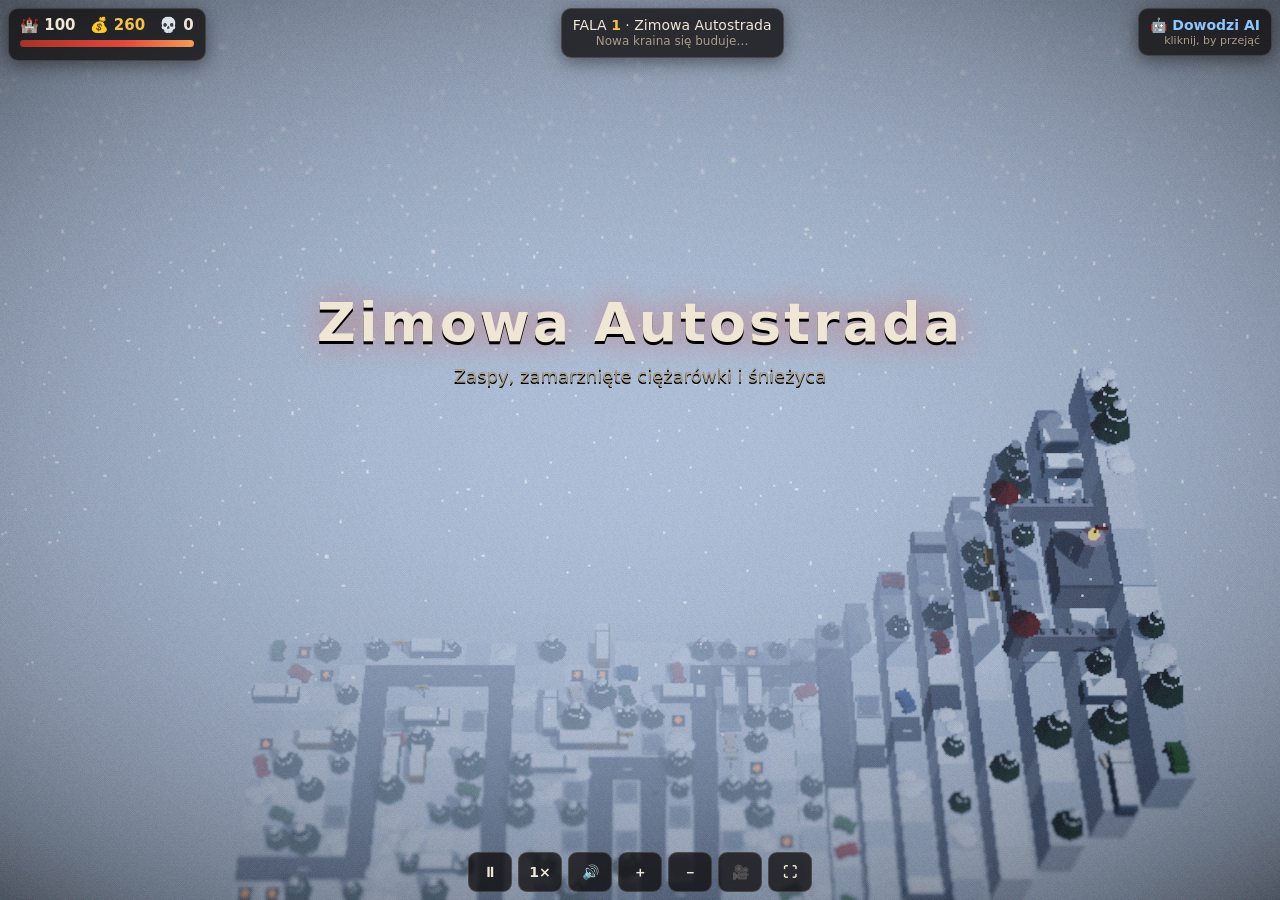
==== zombie-3.0/index.html @ 5d8c3243 "Add Zombie Survival 3D 3.0: self-playing diorama tower defense on a rectangular board New single-fil" ====
<!DOCTYPE html>
<html lang="pl">
<head>
<meta charset="UTF-8">
<meta name="viewport" content="width=device-width, initial-scale=1.0, maximum-scale=1.0, user-scalable=no, viewport-fit=cover">
<meta name="mobile-web-app-capable" content="yes">
<meta name="apple-mobile-web-app-capable" content="yes">
<meta name="apple-mobile-web-app-status-bar-style" content="black-translucent">
<meta name="theme-color" content="#0d0b0e">
<meta name="description" content="Zombie Survival 3D 3.0 - obrona fortecy przed hordami zombie na żywej makiecie. Gra sama się toczy, przejmij dowodzenie w każdej chwili.">
<title>Zombie Survival 3D 3.0</title>
<link rel="manifest" href="manifest.json">
<link rel="icon" type="image/png" href="icon-192.png">
<link rel="apple-touch-icon" href="icon-192.png">
<style>
:root{--ink:#efe6d6;--dim:#a99c88;--gold:#f2c14e;--red:#e0483c;--green:#7bc96f;--panel:rgba(16,13,15,.78);--line:rgba(239,230,214,.16);--sat:env(safe-area-inset-top,0px);--sab:env(safe-area-inset-bottom,0px);--sal:env(safe-area-inset-left,0px);--sar:env(safe-area-inset-right,0px)}
*{box-sizing:border-box;-webkit-tap-highlight-color:transparent}
html,body{margin:0;height:100%;overflow:hidden;background:#0d0b0e;color:var(--ink);font:14px/1.3 "Trebuchet MS",system-ui,sans-serif;touch-action:none;user-select:none;-webkit-user-select:none}
canvas{display:block;position:fixed;inset:0;width:100%;height:100%}
button{font:inherit;color:inherit;cursor:pointer}
.plate{background:var(--panel);border:1px solid var(--line);border-radius:10px;padding:7px 11px;box-shadow:0 4px 18px rgba(0,0,0,.45);backdrop-filter:blur(3px)}
#top{position:fixed;top:calc(8px + var(--sat));left:calc(8px + var(--sal));right:calc(8px + var(--sar));display:flex;gap:8px;align-items:flex-start;justify-content:space-between;pointer-events:none}
#top>*{pointer-events:auto}
#stats{min-width:190px}
#stats .row{display:flex;gap:14px;align-items:center;font-weight:bold;font-size:15px}
#stats .gold{color:var(--gold)}
.bar{height:7px;border-radius:4px;background:rgba(255,255,255,.1);overflow:hidden;margin:4px 0 6px}
.bar>i{display:block;height:100%;width:100%;background:linear-gradient(90deg,#c0392b,#e67e22);transition:width .25s}
#hpbar>i{background:linear-gradient(90deg,#a83226,#e0483c 60%,#f39c5a)}
#wave{text-align:center;border:1px solid var(--line);cursor:pointer;min-width:200px}
#wave b{color:var(--gold)}
#wave .sub{font-size:12px;color:var(--dim)}
#wave.ready{border-color:rgba(242,193,78,.6)}
#cmd{cursor:pointer;text-align:right}
#cmd .who{font-weight:bold}
#cmd .sub{font-size:11px;color:var(--dim)}
#cmd.ai .who{color:#8ec5ff}
#cmd.me .who{color:var(--gold)}
#boss{position:fixed;top:calc(78px + var(--sat));left:50%;transform:translateX(-50%);width:min(420px,80vw);text-align:center;display:none}
#boss .name{font-weight:bold;letter-spacing:1px;color:#ff8a65}
#bossbar>i{background:linear-gradient(90deg,#6d1b1b,#e0483c)}
#banner{position:fixed;top:32%;left:0;right:0;text-align:center;pointer-events:none;opacity:0;transition:opacity .6s}
#banner .big{font-size:clamp(26px,6vw,54px);font-weight:900;letter-spacing:3px;text-shadow:0 3px 0 #000,0 0 30px rgba(224,72,60,.55)}
#banner .small{font-size:clamp(13px,2.5vw,18px);color:var(--dim);margin-top:6px;text-shadow:0 2px 0 #000}
#note{position:fixed;left:50%;bottom:calc(64px + var(--sab));transform:translateX(-50%);max-width:min(560px,92vw);text-align:center;opacity:0;transition:opacity .5s;pointer-events:none}
#note b{color:var(--gold)}
#bottom{position:fixed;bottom:calc(8px + var(--sab));left:calc(8px + var(--sal));right:calc(8px + var(--sar));display:flex;gap:6px;justify-content:center;flex-wrap:wrap;pointer-events:none}
#bottom button{pointer-events:auto;min-width:44px;height:40px;border-radius:9px;background:var(--panel);border:1px solid var(--line);font-weight:bold}
#bottom button.on{border-color:rgba(242,193,78,.7);color:var(--gold)}
#menu{position:fixed;display:none;z-index:5;min-width:220px;max-width:300px}
#menu h4{margin:0 0 6px;font-size:14px;display:flex;justify-content:space-between;gap:8px}
#menu .opt{display:flex;width:100%;gap:8px;align-items:center;text-align:left;margin:4px 0;padding:6px 8px;border-radius:8px;background:rgba(255,255,255,.05);border:1px solid transparent}
#menu .opt:hover,#menu .opt.sel{border-color:rgba(242,193,78,.6)}
#menu .opt.no{opacity:.45}
#menu .opt .ic{font-size:20px;width:26px;text-align:center}
#menu .opt .nm{font-weight:bold}
#menu .opt .cs{margin-left:auto;color:var(--gold);font-weight:bold;white-space:nowrap}
#menu .desc{font-size:12px;color:var(--dim)}
#menu .x{background:none;border:0;color:var(--dim);font-size:16px;padding:0 2px}
#over{position:fixed;inset:0;display:none;align-items:center;justify-content:center;background:rgba(8,5,6,.72);z-index:10}
#over .box{text-align:center;padding:26px 30px}
#over h2{margin:0 0 8px;font-size:34px;color:var(--red);letter-spacing:2px}
#over button{margin-top:16px;padding:10px 22px;border-radius:10px;background:#7d241c;border:1px solid #e0483c;font-weight:bold;font-size:16px}
#title{position:fixed;left:50%;bottom:calc(56px + var(--sab));transform:translateX(-50%);text-align:center;pointer-events:none;transition:opacity 1.2s}
#title .t{font-size:clamp(20px,4vw,34px);font-weight:900;letter-spacing:4px;text-shadow:0 3px 0 #000}
#title .t span{color:var(--red)}
#title .s{color:var(--dim);font-size:13px;text-shadow:0 2px 0 #000}
@media (max-width:640px){#stats{min-width:0}#wave{min-width:0}#stats .row{font-size:13px;gap:9px}#cmd .sub{display:none}#bottom button{min-width:40px;height:38px;padding:0 6px}}
@media (max-width:640px) and (orientation:portrait){#top{flex-wrap:wrap}#wave{order:3;flex-basis:100%}#boss{top:calc(118px + var(--sat))}}
</style>
</head>
<body>
<div id="top">
  <div id="stats" class="plate">
    <div class="row"><span>🏰 <b id="hp">100</b></span><span class="gold">💰 <b id="gold">0</b></span><span>💀 <b id="kills">0</b></span></div>
    <div id="hpbar" class="bar"><i></i></div>
  </div>
  <div id="wave" class="plate" title="Wezwij falę wcześniej [Spacja]"><div>FALA <b id="waveNo">1</b> · <span id="biomeName"></span></div><div class="sub" id="waveSub"></div></div>
  <div id="cmd" class="plate ai" title="Przejmij / oddaj dowodzenie [C]"><div class="who" id="cmdWho">🤖 Dowodzi AI</div><div class="sub" id="cmdSub">kliknij, by przejąć</div></div>
</div>
<div id="boss" class="plate"><div class="name" id="bossName"></div><div id="bossbar" class="bar"><i></i></div></div>
<div id="banner"><div class="big" id="bannerBig"></div><div class="small" id="bannerSmall"></div></div>
<div id="note" class="plate"></div>
<div id="title"><div class="t">ZOMBIE SURVIVAL <span>3.0</span></div><div class="s">Gra toczy się sama · kliknij pole, by przejąć dowodzenie</div></div>
<div id="menu" class="plate"></div>
<div id="bottom">
  <button id="bPause" title="Pauza [P]">⏸</button>
  <button id="bSpeed" title="Szybkość [Tab]">1×</button>
  <button id="bMute" title="Dźwięk [M]">🔊</button>
  <button id="bZoomIn" title="Przybliż [+]">＋</button>
  <button id="bZoomOut" title="Oddal [-]">－</button>
  <button id="bFollow" title="Śledź walkę [F]">🎥</button>
  <button id="bFull" title="Pełny ekran">⛶</button>
</div>
<div id="over"><div class="box plate"><h2>FORTECA PADŁA</h2><div id="overText"></div><button id="bRestart">Zagraj jeszcze raz</button></div></div>
<script>var THREE=(function(){/**
 * @license
 * Copyright 2010-2023 Three.js Authors
 * SPDX-License-Identifier: MIT
 */
const t="160",e={LEFT:0,MIDDLE:1,RIGHT:2,ROTATE:0,DOLLY:1,PAN:2},n={ROTATE:0,PAN:1,DOLLY_PAN:2,DOLLY_ROTATE:3},i=0,r=1,s=2,a=3,o=0,l=1,c=2,h=3,u=0,d=1,p=2,m=2,f=0,g=1,_=2,v=3,x=4,y=5,M=100,S=101,b=102,E=103,T=104,w=200,A=201,R=202,C=203,P=204,L=205,I=206,U=207,N=208,D=209,O=210,F=211,B=212,z=213,H=214,V=0,k=1,G=2,W=3,X=4,j=5,q=6,Y=7,Z=0,J=1,K=2,$=0,Q=1,tt=2,et=3,nt=4,it=5,rt=6,st="attached",at="detached",ot=300,lt=301,ct=302,ht=303,ut=304,dt=306,pt=1e3,mt=1001,ft=1002,gt=1003,_t=1004,vt=1004,xt=1005,yt=1005,Mt=1006,St=1007,bt=1007,Et=1008,Tt=1008,wt=1009,At=1010,Rt=1011,Ct=1012,Pt=1013,Lt=1014,It=1015,Ut=1016,Nt=1017,Dt=1018,Ot=1020,Ft=1021,Bt=1023,zt=1024,Ht=1025,Vt=1026,kt=1027,Gt=1028,Wt=1029,Xt=1030,jt=1031,qt=1033,Yt=33776,Zt=33777,Jt=33778,Kt=33779,$t=35840,Qt=35841,te=35842,ee=35843,ne=36196,ie=37492,re=37496,se=37808,ae=37809,oe=37810,le=37811,ce=37812,he=37813,ue=37814,de=37815,pe=37816,me=37817,fe=37818,ge=37819,_e=37820,ve=37821,xe=36492,ye=36494,Me=36495,Se=36283,be=36284,Ee=36285,Te=36286,we=2200,Ae=2201,Re=2202,Ce=2300,Pe=2301,Le=2302,Ie=2400,Ue=2401,Ne=2402,De=2500,Oe=2501,Fe=0,Be=1,ze=2,He=3e3,Ve=3001,ke=3200,Ge=3201,We=0,Xe=1,je="",qe="srgb",Ye="srgb-linear",Ze="display-p3",Je="display-p3-linear",Ke="linear",$e="srgb",Qe="rec709",tn="p3",en=0,nn=7680,rn=7681,sn=7682,an=7683,on=34055,ln=34056,cn=5386,hn=512,un=513,dn=514,pn=515,mn=516,fn=517,gn=518,_n=519,vn=512,xn=513,yn=514,Mn=515,Sn=516,bn=517,En=518,Tn=519,wn=35044,An=35048,Rn=35040,Cn=35045,Pn=35049,Ln=35041,In=35046,Un=35050,Nn=35042,Dn="100",On="300 es",Fn=1035,Bn=2e3,zn=2001;class Hn{addEventListener(t,e){void 0===this._listeners&&(this._listeners={});const n=this._listeners;void 0===n[t]&&(n[t]=[]),-1===n[t].indexOf(e)&&n[t].push(e)}hasEventListener(t,e){if(void 0===this._listeners)return!1;const n=this._listeners;return void 0!==n[t]&&-1!==n[t].indexOf(e)}removeEventListener(t,e){if(void 0===this._listeners)return;const n=this._listeners[t];if(void 0!==n){const t=n.indexOf(e);-1!==t&&n.splice(t,1)}}dispatchEvent(t){if(void 0===this._listeners)return;const e=this._listeners[t.type];if(void 0!==e){t.target=this;const n=e.slice(0);for(let e=0,i=n.length;e<i;e++)n[e].call(this,t);t.target=null}}}const Vn=["00","01","02","03","04","05","06","07","08","09","0a","0b","0c","0d","0e","0f","10","11","12","13","14","15","16","17","18","19","1a","1b","1c","1d","1e","1f","20","21","22","23","24","25","26","27","28","29","2a","2b","2c","2d","2e","2f","30","31","32","33","34","35","36","37","38","39","3a","3b","3c","3d","3e","3f","40","41","42","43","44","45","46","47","48","49","4a","4b","4c","4d","4e","4f","50","51","52","53","54","55","56","57","58","59","5a","5b","5c","5d","5e","5f","60","61","62","63","64","65","66","67","68","69","6a","6b","6c","6d","6e","6f","70","71","72","73","74","75","76","77","78","79","7a","7b","7c","7d","7e","7f","80","81","82","83","84","85","86","87","88","89","8a","8b","8c","8d","8e","8f","90","91","92","93","94","95","96","97","98","99","9a","9b","9c","9d","9e","9f","a0","a1","a2","a3","a4","a5","a6","a7","a8","a9","aa","ab","ac","ad","ae","af","b0","b1","b2","b3","b4","b5","b6","b7","b8","b9","ba","bb","bc","bd","be","bf","c0","c1","c2","c3","c4","c5","c6","c7","c8","c9","ca","cb","cc","cd","ce","cf","d0","d1","d2","d3","d4","d5","d6","d7","d8","d9","da","db","dc","dd","de","df","e0","e1","e2","e3","e4","e5","e6","e7","e8","e9","ea","eb","ec","ed","ee","ef","f0","f1","f2","f3","f4","f5","f6","f7","f8","f9","fa","fb","fc","fd","fe","ff"];let kn=1234567;const Gn=Math.PI/180,Wn=180/Math.PI;function Xn(){const t=4294967295*Math.random()|0,e=4294967295*Math.random()|0,n=4294967295*Math.random()|0,i=4294967295*Math.random()|0;return(Vn[255&t]+Vn[t>>8&255]+Vn[t>>16&255]+Vn[t>>24&255]+"-"+Vn[255&e]+Vn[e>>8&255]+"-"+Vn[e>>16&15|64]+Vn[e>>24&255]+"-"+Vn[63&n|128]+Vn[n>>8&255]+"-"+Vn[n>>16&255]+Vn[n>>24&255]+Vn[255&i]+Vn[i>>8&255]+Vn[i>>16&255]+Vn[i>>24&255]).toLowerCase()}function jn(t,e,n){return Math.max(e,Math.min(n,t))}function qn(t,e){return(t%e+e)%e}function Yn(t,e,n){return(1-n)*t+n*e}function Zn(t){return 0==(t&t-1)&&0!==t}function Jn(t){return Math.pow(2,Math.floor(Math.log(t)/Math.LN2))}function Kn(t,e){switch(e.constructor){case Float32Array:return t;case Uint32Array:return t/4294967295;case Uint16Array:return t/65535;case Uint8Array:return t/255;case Int32Array:return Math.max(t/2147483647,-1);case Int16Array:return Math.max(t/32767,-1);case Int8Array:return Math.max(t/127,-1);default:throw new Error("Invalid component type.")}}function $n(t,e){switch(e.constructor){case Float32Array:return t;case Uint32Array:return Math.round(4294967295*t);case Uint16Array:return Math.round(65535*t);case Uint8Array:return Math.round(255*t);case Int32Array:return Math.round(2147483647*t);case Int16Array:return Math.round(32767*t);case Int8Array:return Math.round(127*t);default:throw new Error("Invalid component type.")}}const Qn={DEG2RAD:Gn,RAD2DEG:Wn,generateUUID:Xn,clamp:jn,euclideanModulo:qn,mapLinear:function(t,e,n,i,r){return i+(t-e)*(r-i)/(n-e)},inverseLerp:function(t,e,n){return t!==e?(n-t)/(e-t):0},lerp:Yn,damp:function(t,e,n,i){return Yn(t,e,1-Math.exp(-n*i))},pingpong:function(t,e=1){return e-Math.abs(qn(t,2*e)-e)},smoothstep:function(t,e,n){return t<=e?0:t>=n?1:(t=(t-e)/(n-e))*t*(3-2*t)},smootherstep:function(t,e,n){return t<=e?0:t>=n?1:(t=(t-e)/(n-e))*t*t*(t*(6*t-15)+10)},randInt:function(t,e){return t+Math.floor(Math.random()*(e-t+1))},randFloat:function(t,e){return t+Math.random()*(e-t)},randFloatSpread:function(t){return t*(.5-Math.random())},seededRandom:function(t){void 0!==t&&(kn=t);let e=kn+=1831565813;return e=Math.imul(e^e>>>15,1|e),e^=e+Math.imul(e^e>>>7,61|e),((e^e>>>14)>>>0)/4294967296},degToRad:function(t){return t*Gn},radToDeg:function(t){return t*Wn},isPowerOfTwo:Zn,ceilPowerOfTwo:function(t){return Math.pow(2,Math.ceil(Math.log(t)/Math.LN2))},floorPowerOfTwo:Jn,setQuaternionFromProperEuler:function(t,e,n,i,r){const s=Math.cos,a=Math.sin,o=s(n/2),l=a(n/2),c=s((e+i)/2),h=a((e+i)/2),u=s((e-i)/2),d=a((e-i)/2),p=s((i-e)/2),m=a((i-e)/2);switch(r){case"XYX":t.set(o*h,l*u,l*d,o*c);break;case"YZY":t.set(l*d,o*h,l*u,o*c);break;case"ZXZ":t.set(l*u,l*d,o*h,o*c);break;case"XZX":t.set(o*h,l*m,l*p,o*c);break;case"YXY":t.set(l*p,o*h,l*m,o*c);break;case"ZYZ":t.set(l*m,l*p,o*h,o*c);break;default:console.warn("THREE.MathUtils: .setQuaternionFromProperEuler() encountered an unknown order: "+r)}},normalize:$n,denormalize:Kn};class ti{constructor(t=0,e=0){ti.prototype.isVector2=!0,this.x=t,this.y=e}get width(){return this.x}set width(t){this.x=t}get height(){return this.y}set height(t){this.y=t}set(t,e){return this.x=t,this.y=e,this}setScalar(t){return this.x=t,this.y=t,this}setX(t){return this.x=t,this}setY(t){return this.y=t,this}setComponent(t,e){switch(t){case 0:this.x=e;break;case 1:this.y=e;break;default:throw new Error("index is out of range: "+t)}return this}getComponent(t){switch(t){case 0:return this.x;case 1:return this.y;default:throw new Error("index is out of range: "+t)}}clone(){return new this.constructor(this.x,this.y)}copy(t){return this.x=t.x,this.y=t.y,this}add(t){return this.x+=t.x,this.y+=t.y,this}addScalar(t){return this.x+=t,this.y+=t,this}addVectors(t,e){return this.x=t.x+e.x,this.y=t.y+e.y,this}addScaledVector(t,e){return this.x+=t.x*e,this.y+=t.y*e,this}sub(t){return this.x-=t.x,this.y-=t.y,this}subScalar(t){return this.x-=t,this.y-=t,this}subVectors(t,e){return this.x=t.x-e.x,this.y=t.y-e.y,this}multiply(t){return this.x*=t.x,this.y*=t.y,this}multiplyScalar(t){return this.x*=t,this.y*=t,this}divide(t){return this.x/=t.x,this.y/=t.y,this}divideScalar(t){return this.multiplyScalar(1/t)}applyMatrix3(t){const e=this.x,n=this.y,i=t.elements;return this.x=i[0]*e+i[3]*n+i[6],this.y=i[1]*e+i[4]*n+i[7],this}min(t){return this.x=Math.min(this.x,t.x),this.y=Math.min(this.y,t.y),this}max(t){return this.x=Math.max(this.x,t.x),this.y=Math.max(this.y,t.y),this}clamp(t,e){return this.x=Math.max(t.x,Math.min(e.x,this.x)),this.y=Math.max(t.y,Math.min(e.y,this.y)),this}clampScalar(t,e){return this.x=Math.max(t,Math.min(e,this.x)),this.y=Math.max(t,Math.min(e,this.y)),this}clampLength(t,e){const n=this.length();return this.divideScalar(n||1).multiplyScalar(Math.max(t,Math.min(e,n)))}floor(){return this.x=Math.floor(this.x),this.y=Math.floor(this.y),this}ceil(){return this.x=Math.ceil(this.x),this.y=Math.ceil(this.y),this}round(){return this.x=Math.round(this.x),this.y=Math.round(this.y),this}roundToZero(){return this.x=Math.trunc(this.x),this.y=Math.trunc(this.y),this}negate(){return this.x=-this.x,this.y=-this.y,this}dot(t){return this.x*t.x+this.y*t.y}cross(t){return this.x*t.y-this.y*t.x}lengthSq(){return this.x*this.x+this.y*this.y}length(){return Math.sqrt(this.x*this.x+this.y*this.y)}manhattanLength(){return Math.abs(this.x)+Math.abs(this.y)}normalize(){return this.divideScalar(this.length()||1)}angle(){return Math.atan2(-this.y,-this.x)+Math.PI}angleTo(t){const e=Math.sqrt(this.lengthSq()*t.lengthSq());if(0===e)return Math.PI/2;const n=this.dot(t)/e;return Math.acos(jn(n,-1,1))}distanceTo(t){return Math.sqrt(this.distanceToSquared(t))}distanceToSquared(t){const e=this.x-t.x,n=this.y-t.y;return e*e+n*n}manhattanDistanceTo(t){return Math.abs(this.x-t.x)+Math.abs(this.y-t.y)}setLength(t){return this.normalize().multiplyScalar(t)}lerp(t,e){return this.x+=(t.x-this.x)*e,this.y+=(t.y-this.y)*e,this}lerpVectors(t,e,n){return this.x=t.x+(e.x-t.x)*n,this.y=t.y+(e.y-t.y)*n,this}equals(t){return t.x===this.x&&t.y===this.y}fromArray(t,e=0){return this.x=t[e],this.y=t[e+1],this}toArray(t=[],e=0){return t[e]=this.x,t[e+1]=this.y,t}fromBufferAttribute(t,e){return this.x=t.getX(e),this.y=t.getY(e),this}rotateAround(t,e){const n=Math.cos(e),i=Math.sin(e),r=this.x-t.x,s=this.y-t.y;return this.x=r*n-s*i+t.x,this.y=r*i+s*n+t.y,this}random(){return this.x=Math.random(),this.y=Math.random(),this}*[Symbol.iterator](){yield this.x,yield this.y}}class ei{constructor(t,e,n,i,r,s,a,o,l){ei.prototype.isMatrix3=!0,this.elements=[1,0,0,0,1,0,0,0,1],void 0!==t&&this.set(t,e,n,i,r,s,a,o,l)}set(t,e,n,i,r,s,a,o,l){const c=this.elements;return c[0]=t,c[1]=i,c[2]=a,c[3]=e,c[4]=r,c[5]=o,c[6]=n,c[7]=s,c[8]=l,this}identity(){return this.set(1,0,0,0,1,0,0,0,1),this}copy(t){const e=this.elements,n=t.elements;return e[0]=n[0],e[1]=n[1],e[2]=n[2],e[3]=n[3],e[4]=n[4],e[5]=n[5],e[6]=n[6],e[7]=n[7],e[8]=n[8],this}extractBasis(t,e,n){return t.setFromMatrix3Column(this,0),e.setFromMatrix3Column(this,1),n.setFromMatrix3Column(this,2),this}setFromMatrix4(t){const e=t.elements;return this.set(e[0],e[4],e[8],e[1],e[5],e[9],e[2],e[6],e[10]),this}multiply(t){return this.multiplyMatrices(this,t)}premultiply(t){return this.multiplyMatrices(t,this)}multiplyMatrices(t,e){const n=t.elements,i=e.elements,r=this.elements,s=n[0],a=n[3],o=n[6],l=n[1],c=n[4],h=n[7],u=n[2],d=n[5],p=n[8],m=i[0],f=i[3],g=i[6],_=i[1],v=i[4],x=i[7],y=i[2],M=i[5],S=i[8];return r[0]=s*m+a*_+o*y,r[3]=s*f+a*v+o*M,r[6]=s*g+a*x+o*S,r[1]=l*m+c*_+h*y,r[4]=l*f+c*v+h*M,r[7]=l*g+c*x+h*S,r[2]=u*m+d*_+p*y,r[5]=u*f+d*v+p*M,r[8]=u*g+d*x+p*S,this}multiplyScalar(t){const e=this.elements;return e[0]*=t,e[3]*=t,e[6]*=t,e[1]*=t,e[4]*=t,e[7]*=t,e[2]*=t,e[5]*=t,e[8]*=t,this}determinant(){const t=this.elements,e=t[0],n=t[1],i=t[2],r=t[3],s=t[4],a=t[5],o=t[6],l=t[7],c=t[8];return e*s*c-e*a*l-n*r*c+n*a*o+i*r*l-i*s*o}invert(){const t=this.elements,e=t[0],n=t[1],i=t[2],r=t[3],s=t[4],a=t[5],o=t[6],l=t[7],c=t[8],h=c*s-a*l,u=a*o-c*r,d=l*r-s*o,p=e*h+n*u+i*d;if(0===p)return this.set(0,0,0,0,0,0,0,0,0);const m=1/p;return t[0]=h*m,t[1]=(i*l-c*n)*m,t[2]=(a*n-i*s)*m,t[3]=u*m,t[4]=(c*e-i*o)*m,t[5]=(i*r-a*e)*m,t[6]=d*m,t[7]=(n*o-l*e)*m,t[8]=(s*e-n*r)*m,this}transpose(){let t;const e=this.elements;return t=e[1],e[1]=e[3],e[3]=t,t=e[2],e[2]=e[6],e[6]=t,t=e[5],e[5]=e[7],e[7]=t,this}getNormalMatrix(t){return this.setFromMatrix4(t).invert().transpose()}transposeIntoArray(t){const e=this.elements;return t[0]=e[0],t[1]=e[3],t[2]=e[6],t[3]=e[1],t[4]=e[4],t[5]=e[7],t[6]=e[2],t[7]=e[5],t[8]=e[8],this}setUvTransform(t,e,n,i,r,s,a){const o=Math.cos(r),l=Math.sin(r);return this.set(n*o,n*l,-n*(o*s+l*a)+s+t,-i*l,i*o,-i*(-l*s+o*a)+a+e,0,0,1),this}scale(t,e){return this.premultiply(ni.makeScale(t,e)),this}rotate(t){return this.premultiply(ni.makeRotation(-t)),this}translate(t,e){return this.premultiply(ni.makeTranslation(t,e)),this}makeTranslation(t,e){return t.isVector2?this.set(1,0,t.x,0,1,t.y,0,0,1):this.set(1,0,t,0,1,e,0,0,1),this}makeRotation(t){const e=Math.cos(t),n=Math.sin(t);return this.set(e,-n,0,n,e,0,0,0,1),this}makeScale(t,e){return this.set(t,0,0,0,e,0,0,0,1),this}equals(t){const e=this.elements,n=t.elements;for(let t=0;t<9;t++)if(e[t]!==n[t])return!1;return!0}fromArray(t,e=0){for(let n=0;n<9;n++)this.elements[n]=t[n+e];return this}toArray(t=[],e=0){const n=this.elements;return t[e]=n[0],t[e+1]=n[1],t[e+2]=n[2],t[e+3]=n[3],t[e+4]=n[4],t[e+5]=n[5],t[e+6]=n[6],t[e+7]=n[7],t[e+8]=n[8],t}clone(){return(new this.constructor).fromArray(this.elements)}}const ni=new ei;function ii(t){for(let e=t.length-1;e>=0;--e)if(t[e]>=65535)return!0;return!1}const ri={Int8Array:Int8Array,Uint8Array:Uint8Array,Uint8ClampedArray:Uint8ClampedArray,Int16Array:Int16Array,Uint16Array:Uint16Array,Int32Array:Int32Array,Uint32Array:Uint32Array,Float32Array:Float32Array,Float64Array:Float64Array};function si(t,e){return new ri[t](e)}function ai(t){return document.createElementNS("http://www.w3.org/1999/xhtml",t)}function oi(){const t=ai("canvas");return t.style.display="block",t}const li={};function ci(t){t in li||(li[t]=!0,console.warn(t))}const hi=(new ei).set(.8224621,.177538,0,.0331941,.9668058,0,.0170827,.0723974,.9105199),ui=(new ei).set(1.2249401,-.2249404,0,-.0420569,1.0420571,0,-.0196376,-.0786361,1.0982735),di={[Ye]:{transfer:Ke,primaries:Qe,toReference:t=>t,fromReference:t=>t},[qe]:{transfer:$e,primaries:Qe,toReference:t=>t.convertSRGBToLinear(),fromReference:t=>t.convertLinearToSRGB()},[Je]:{transfer:Ke,primaries:tn,toReference:t=>t.applyMatrix3(ui),fromReference:t=>t.applyMatrix3(hi)},[Ze]:{transfer:$e,primaries:tn,toReference:t=>t.convertSRGBToLinear().applyMatrix3(ui),fromReference:t=>t.applyMatrix3(hi).convertLinearToSRGB()}},pi=new Set([Ye,Je]),mi={enabled:!0,_workingColorSpace:Ye,get workingColorSpace(){return this._workingColorSpace},set workingColorSpace(t){if(!pi.has(t))throw new Error(`Unsupported working color space, "${t}".`);this._workingColorSpace=t},convert:function(t,e,n){if(!1===this.enabled||e===n||!e||!n)return t;const i=di[e].toReference;return(0,di[n].fromReference)(i(t))},fromWorkingColorSpace:function(t,e){return this.convert(t,this._workingColorSpace,e)},toWorkingColorSpace:function(t,e){return this.convert(t,e,this._workingColorSpace)},getPrimaries:function(t){return di[t].primaries},getTransfer:function(t){return t===je?Ke:di[t].transfer}};function fi(t){return t<.04045?.0773993808*t:Math.pow(.9478672986*t+.0521327014,2.4)}function gi(t){return t<.0031308?12.92*t:1.055*Math.pow(t,.41666)-.055}let _i;class vi{static getDataURL(t){if(/^data:/i.test(t.src))return t.src;if("undefined"==typeof HTMLCanvasElement)return t.src;let e;if(t instanceof HTMLCanvasElement)e=t;else{void 0===_i&&(_i=ai("canvas")),_i.width=t.width,_i.height=t.height;const n=_i.getContext("2d");t instanceof ImageData?n.putImageData(t,0,0):n.drawImage(t,0,0,t.width,t.height),e=_i}return e.width>2048||e.height>2048?(console.warn("THREE.ImageUtils.getDataURL: Image converted to jpg for performance reasons",t),e.toDataURL("image/jpeg",.6)):e.toDataURL("image/png")}static sRGBToLinear(t){if("undefined"!=typeof HTMLImageElement&&t instanceof HTMLImageElement||"undefined"!=typeof HTMLCanvasElement&&t instanceof HTMLCanvasElement||"undefined"!=typeof ImageBitmap&&t instanceof ImageBitmap){const e=ai("canvas");e.width=t.width,e.height=t.height;const n=e.getContext("2d");n.drawImage(t,0,0,t.width,t.height);const i=n.getImageData(0,0,t.width,t.height),r=i.data;for(let t=0;t<r.length;t++)r[t]=255*fi(r[t]/255);return n.putImageData(i,0,0),e}if(t.data){const e=t.data.slice(0);for(let t=0;t<e.length;t++)e instanceof Uint8Array||e instanceof Uint8ClampedArray?e[t]=Math.floor(255*fi(e[t]/255)):e[t]=fi(e[t]);return{data:e,width:t.width,height:t.height}}return console.warn("THREE.ImageUtils.sRGBToLinear(): Unsupported image type. No color space conversion applied."),t}}let xi=0;class yi{constructor(t=null){this.isSource=!0,Object.defineProperty(this,"id",{value:xi++}),this.uuid=Xn(),this.data=t,this.version=0}set needsUpdate(t){!0===t&&this.version++}toJSON(t){const e=void 0===t||"string"==typeof t;if(!e&&void 0!==t.images[this.uuid])return t.images[this.uuid];const n={uuid:this.uuid,url:""},i=this.data;if(null!==i){let t;if(Array.isArray(i)){t=[];for(let e=0,n=i.length;e<n;e++)i[e].isDataTexture?t.push(Mi(i[e].image)):t.push(Mi(i[e]))}else t=Mi(i);n.url=t}return e||(t.images[this.uuid]=n),n}}function Mi(t){return"undefined"!=typeof HTMLImageElement&&t instanceof HTMLImageElement||"undefined"!=typeof HTMLCanvasElement&&t instanceof HTMLCanvasElement||"undefined"!=typeof ImageBitmap&&t instanceof ImageBitmap?vi.getDataURL(t):t.data?{data:Array.from(t.data),width:t.width,height:t.height,type:t.data.constructor.name}:(console.warn("THREE.Texture: Unable to serialize Texture."),{})}let Si=0;class bi extends Hn{constructor(t=bi.DEFAULT_IMAGE,e=bi.DEFAULT_MAPPING,n=1001,i=1001,r=1006,s=1008,a=1023,o=1009,l=bi.DEFAULT_ANISOTROPY,c=""){super(),this.isTexture=!0,Object.defineProperty(this,"id",{value:Si++}),this.uuid=Xn(),this.name="",this.source=new yi(t),this.mipmaps=[],this.mapping=e,this.channel=0,this.wrapS=n,this.wrapT=i,this.magFilter=r,this.minFilter=s,this.anisotropy=l,this.format=a,this.internalFormat=null,this.type=o,this.offset=new ti(0,0),this.repeat=new ti(1,1),this.center=new ti(0,0),this.rotation=0,this.matrixAutoUpdate=!0,this.matrix=new ei,this.generateMipmaps=!0,this.premultiplyAlpha=!1,this.flipY=!0,this.unpackAlignment=4,"string"==typeof c?this.colorSpace=c:(ci("THREE.Texture: Property .encoding has been replaced by .colorSpace."),this.colorSpace=c===Ve?qe:je),this.userData={},this.version=0,this.onUpdate=null,this.isRenderTargetTexture=!1,this.needsPMREMUpdate=!1}get image(){return this.source.data}set image(t=null){this.source.data=t}updateMatrix(){this.matrix.setUvTransform(this.offset.x,this.offset.y,this.repeat.x,this.repeat.y,this.rotation,this.center.x,this.center.y)}clone(){return(new this.constructor).copy(this)}copy(t){return this.name=t.name,this.source=t.source,this.mipmaps=t.mipmaps.slice(0),this.mapping=t.mapping,this.channel=t.channel,this.wrapS=t.wrapS,this.wrapT=t.wrapT,this.magFilter=t.magFilter,this.minFilter=t.minFilter,this.anisotropy=t.anisotropy,this.format=t.format,this.internalFormat=t.internalFormat,this.type=t.type,this.offset.copy(t.offset),this.repeat.copy(t.repeat),this.center.copy(t.center),this.rotation=t.rotation,this.matrixAutoUpdate=t.matrixAutoUpdate,this.matrix.copy(t.matrix),this.generateMipmaps=t.generateMipmaps,this.premultiplyAlpha=t.premultiplyAlpha,this.flipY=t.flipY,this.unpackAlignment=t.unpackAlignment,this.colorSpace=t.colorSpace,this.userData=JSON.parse(JSON.stringify(t.userData)),this.needsUpdate=!0,this}toJSON(t){const e=void 0===t||"string"==typeof t;if(!e&&void 0!==t.textures[this.uuid])return t.textures[this.uuid];const n={metadata:{version:4.6,type:"Texture",generator:"Texture.toJSON"},uuid:this.uuid,name:this.name,image:this.source.toJSON(t).uuid,mapping:this.mapping,channel:this.channel,repeat:[this.repeat.x,this.repeat.y],offset:[this.offset.x,this.offset.y],center:[this.center.x,this.center.y],rotation:this.rotation,wrap:[this.wrapS,this.wrapT],format:this.format,internalFormat:this.internalFormat,type:this.type,colorSpace:this.colorSpace,minFilter:this.minFilter,magFilter:this.magFilter,anisotropy:this.anisotropy,flipY:this.flipY,generateMipmaps:this.generateMipmaps,premultiplyAlpha:this.premultiplyAlpha,unpackAlignment:this.unpackAlignment};return Object.keys(this.userData).length>0&&(n.userData=this.userData),e||(t.textures[this.uuid]=n),n}dispose(){this.dispatchEvent({type:"dispose"})}transformUv(t){if(this.mapping!==ot)return t;if(t.applyMatrix3(this.matrix),t.x<0||t.x>1)switch(this.wrapS){case pt:t.x=t.x-Math.floor(t.x);break;case mt:t.x=t.x<0?0:1;break;case ft:1===Math.abs(Math.floor(t.x)%2)?t.x=Math.ceil(t.x)-t.x:t.x=t.x-Math.floor(t.x)}if(t.y<0||t.y>1)switch(this.wrapT){case pt:t.y=t.y-Math.floor(t.y);break;case mt:t.y=t.y<0?0:1;break;case ft:1===Math.abs(Math.floor(t.y)%2)?t.y=Math.ceil(t.y)-t.y:t.y=t.y-Math.floor(t.y)}return this.flipY&&(t.y=1-t.y),t}set needsUpdate(t){!0===t&&(this.version++,this.source.needsUpdate=!0)}get encoding(){return ci("THREE.Texture: Property .encoding has been replaced by .colorSpace."),this.colorSpace===qe?Ve:He}set encoding(t){ci("THREE.Texture: Property .encoding has been replaced by .colorSpace."),this.colorSpace=t===Ve?qe:je}}bi.DEFAULT_IMAGE=null,bi.DEFAULT_MAPPING=ot,bi.DEFAULT_ANISOTROPY=1;class Ei{constructor(t=0,e=0,n=0,i=1){Ei.prototype.isVector4=!0,this.x=t,this.y=e,this.z=n,this.w=i}get width(){return this.z}set width(t){this.z=t}get height(){return this.w}set height(t){this.w=t}set(t,e,n,i){return this.x=t,this.y=e,this.z=n,this.w=i,this}setScalar(t){return this.x=t,this.y=t,this.z=t,this.w=t,this}setX(t){return this.x=t,this}setY(t){return this.y=t,this}setZ(t){return this.z=t,this}setW(t){return this.w=t,this}setComponent(t,e){switch(t){case 0:this.x=e;break;case 1:this.y=e;break;case 2:this.z=e;break;case 3:this.w=e;break;default:throw new Error("index is out of range: "+t)}return this}getComponent(t){switch(t){case 0:return this.x;case 1:return this.y;case 2:return this.z;case 3:return this.w;default:throw new Error("index is out of range: "+t)}}clone(){return new this.constructor(this.x,this.y,this.z,this.w)}copy(t){return this.x=t.x,this.y=t.y,this.z=t.z,this.w=void 0!==t.w?t.w:1,this}add(t){return this.x+=t.x,this.y+=t.y,this.z+=t.z,this.w+=t.w,this}addScalar(t){return this.x+=t,this.y+=t,this.z+=t,this.w+=t,this}addVectors(t,e){return this.x=t.x+e.x,this.y=t.y+e.y,this.z=t.z+e.z,this.w=t.w+e.w,this}addScaledVector(t,e){return this.x+=t.x*e,this.y+=t.y*e,this.z+=t.z*e,this.w+=t.w*e,this}sub(t){return this.x-=t.x,this.y-=t.y,this.z-=t.z,this.w-=t.w,this}subScalar(t){return this.x-=t,this.y-=t,this.z-=t,this.w-=t,this}subVectors(t,e){return this.x=t.x-e.x,this.y=t.y-e.y,this.z=t.z-e.z,this.w=t.w-e.w,this}multiply(t){return this.x*=t.x,this.y*=t.y,this.z*=t.z,this.w*=t.w,this}multiplyScalar(t){return this.x*=t,this.y*=t,this.z*=t,this.w*=t,this}applyMatrix4(t){const e=this.x,n=this.y,i=this.z,r=this.w,s=t.elements;return this.x=s[0]*e+s[4]*n+s[8]*i+s[12]*r,this.y=s[1]*e+s[5]*n+s[9]*i+s[13]*r,this.z=s[2]*e+s[6]*n+s[10]*i+s[14]*r,this.w=s[3]*e+s[7]*n+s[11]*i+s[15]*r,this}divideScalar(t){return this.multiplyScalar(1/t)}setAxisAngleFromQuaternion(t){this.w=2*Math.acos(t.w);const e=Math.sqrt(1-t.w*t.w);return e<1e-4?(this.x=1,this.y=0,this.z=0):(this.x=t.x/e,this.y=t.y/e,this.z=t.z/e),this}setAxisAngleFromRotationMatrix(t){let e,n,i,r;const s=.01,a=.1,o=t.elements,l=o[0],c=o[4],h=o[8],u=o[1],d=o[5],p=o[9],m=o[2],f=o[6],g=o[10];if(Math.abs(c-u)<s&&Math.abs(h-m)<s&&Math.abs(p-f)<s){if(Math.abs(c+u)<a&&Math.abs(h+m)<a&&Math.abs(p+f)<a&&Math.abs(l+d+g-3)<a)return this.set(1,0,0,0),this;e=Math.PI;const t=(l+1)/2,o=(d+1)/2,_=(g+1)/2,v=(c+u)/4,x=(h+m)/4,y=(p+f)/4;return t>o&&t>_?t<s?(n=0,i=.707106781,r=.707106781):(n=Math.sqrt(t),i=v/n,r=x/n):o>_?o<s?(n=.707106781,i=0,r=.707106781):(i=Math.sqrt(o),n=v/i,r=y/i):_<s?(n=.707106781,i=.707106781,r=0):(r=Math.sqrt(_),n=x/r,i=y/r),this.set(n,i,r,e),this}let _=Math.sqrt((f-p)*(f-p)+(h-m)*(h-m)+(u-c)*(u-c));return Math.abs(_)<.001&&(_=1),this.x=(f-p)/_,this.y=(h-m)/_,this.z=(u-c)/_,this.w=Math.acos((l+d+g-1)/2),this}min(t){return this.x=Math.min(this.x,t.x),this.y=Math.min(this.y,t.y),this.z=Math.min(this.z,t.z),this.w=Math.min(this.w,t.w),this}max(t){return this.x=Math.max(this.x,t.x),this.y=Math.max(this.y,t.y),this.z=Math.max(this.z,t.z),this.w=Math.max(this.w,t.w),this}clamp(t,e){return this.x=Math.max(t.x,Math.min(e.x,this.x)),this.y=Math.max(t.y,Math.min(e.y,this.y)),this.z=Math.max(t.z,Math.min(e.z,this.z)),this.w=Math.max(t.w,Math.min(e.w,this.w)),this}clampScalar(t,e){return this.x=Math.max(t,Math.min(e,this.x)),this.y=Math.max(t,Math.min(e,this.y)),this.z=Math.max(t,Math.min(e,this.z)),this.w=Math.max(t,Math.min(e,this.w)),this}clampLength(t,e){const n=this.length();return this.divideScalar(n||1).multiplyScalar(Math.max(t,Math.min(e,n)))}floor(){return this.x=Math.floor(this.x),this.y=Math.floor(this.y),this.z=Math.floor(this.z),this.w=Math.floor(this.w),this}ceil(){return this.x=Math.ceil(this.x),this.y=Math.ceil(this.y),this.z=Math.ceil(this.z),this.w=Math.ceil(this.w),this}round(){return this.x=Math.round(this.x),this.y=Math.round(this.y),this.z=Math.round(this.z),this.w=Math.round(this.w),this}roundToZero(){return this.x=Math.trunc(this.x),this.y=Math.trunc(this.y),this.z=Math.trunc(this.z),this.w=Math.trunc(this.w),this}negate(){return this.x=-this.x,this.y=-this.y,this.z=-this.z,this.w=-this.w,this}dot(t){return this.x*t.x+this.y*t.y+this.z*t.z+this.w*t.w}lengthSq(){return this.x*this.x+this.y*this.y+this.z*this.z+this.w*this.w}length(){return Math.sqrt(this.x*this.x+this.y*this.y+this.z*this.z+this.w*this.w)}manhattanLength(){return Math.abs(this.x)+Math.abs(this.y)+Math.abs(this.z)+Math.abs(this.w)}normalize(){return this.divideScalar(this.length()||1)}setLength(t){return this.normalize().multiplyScalar(t)}lerp(t,e){return this.x+=(t.x-this.x)*e,this.y+=(t.y-this.y)*e,this.z+=(t.z-this.z)*e,this.w+=(t.w-this.w)*e,this}lerpVectors(t,e,n){return this.x=t.x+(e.x-t.x)*n,this.y=t.y+(e.y-t.y)*n,this.z=t.z+(e.z-t.z)*n,this.w=t.w+(e.w-t.w)*n,this}equals(t){return t.x===this.x&&t.y===this.y&&t.z===this.z&&t.w===this.w}fromArray(t,e=0){return this.x=t[e],this.y=t[e+1],this.z=t[e+2],this.w=t[e+3],this}toArray(t=[],e=0){return t[e]=this.x,t[e+1]=this.y,t[e+2]=this.z,t[e+3]=this.w,t}fromBufferAttribute(t,e){return this.x=t.getX(e),this.y=t.getY(e),this.z=t.getZ(e),this.w=t.getW(e),this}random(){return this.x=Math.random(),this.y=Math.random(),this.z=Math.random(),this.w=Math.random(),this}*[Symbol.iterator](){yield this.x,yield this.y,yield this.z,yield this.w}}class Ti extends Hn{constructor(t=1,e=1,n={}){super(),this.isRenderTarget=!0,this.width=t,this.height=e,this.depth=1,this.scissor=new Ei(0,0,t,e),this.scissorTest=!1,this.viewport=new Ei(0,0,t,e);const i={width:t,height:e,depth:1};void 0!==n.encoding&&(ci("THREE.WebGLRenderTarget: option.encoding has been replaced by option.colorSpace."),n.colorSpace=n.encoding===Ve?qe:je),n=Object.assign({generateMipmaps:!1,internalFormat:null,minFilter:Mt,depthBuffer:!0,stencilBuffer:!1,depthTexture:null,samples:0},n),this.texture=new bi(i,n.mapping,n.wrapS,n.wrapT,n.magFilter,n.minFilter,n.format,n.type,n.anisotropy,n.colorSpace),this.texture.isRenderTargetTexture=!0,this.texture.flipY=!1,this.texture.generateMipmaps=n.generateMipmaps,this.texture.internalFormat=n.internalFormat,this.depthBuffer=n.depthBuffer,this.stencilBuffer=n.stencilBuffer,this.depthTexture=n.depthTexture,this.samples=n.samples}setSize(t,e,n=1){this.width===t&&this.height===e&&this.depth===n||(this.width=t,this.height=e,this.depth=n,this.texture.image.width=t,this.texture.image.height=e,this.texture.image.depth=n,this.dispose()),this.viewport.set(0,0,t,e),this.scissor.set(0,0,t,e)}clone(){return(new this.constructor).copy(this)}copy(t){this.width=t.width,this.height=t.height,this.depth=t.depth,this.scissor.copy(t.scissor),this.scissorTest=t.scissorTest,this.viewport.copy(t.viewport),this.texture=t.texture.clone(),this.texture.isRenderTargetTexture=!0;const e=Object.assign({},t.texture.image);return this.texture.source=new yi(e),this.depthBuffer=t.depthBuffer,this.stencilBuffer=t.stencilBuffer,null!==t.depthTexture&&(this.depthTexture=t.depthTexture.clone()),this.samples=t.samples,this}dispose(){this.dispatchEvent({type:"dispose"})}}class wi extends Ti{constructor(t=1,e=1,n={}){super(t,e,n),this.isWebGLRenderTarget=!0}}class Ai extends bi{constructor(t=null,e=1,n=1,i=1){super(null),this.isDataArrayTexture=!0,this.image={data:t,width:e,height:n,depth:i},this.magFilter=gt,this.minFilter=gt,this.wrapR=mt,this.generateMipmaps=!1,this.flipY=!1,this.unpackAlignment=1}}class Ri extends wi{constructor(t=1,e=1,n=1,i={}){super(t,e,i),this.isWebGLArrayRenderTarget=!0,this.depth=n,this.texture=new Ai(null,t,e,n),this.texture.isRenderTargetTexture=!0}}class Ci extends bi{constructor(t=null,e=1,n=1,i=1){super(null),this.isData3DTexture=!0,this.image={data:t,width:e,height:n,depth:i},this.magFilter=gt,this.minFilter=gt,this.wrapR=mt,this.generateMipmaps=!1,this.flipY=!1,this.unpackAlignment=1}}class Pi extends wi{constructor(t=1,e=1,n=1,i={}){super(t,e,i),this.isWebGL3DRenderTarget=!0,this.depth=n,this.texture=new Ci(null,t,e,n),this.texture.isRenderTargetTexture=!0}}class Li extends wi{constructor(t=1,e=1,n=1,i={}){super(t,e,i),this.isWebGLMultipleRenderTargets=!0;const r=this.texture;this.texture=[];for(let t=0;t<n;t++)this.texture[t]=r.clone(),this.texture[t].isRenderTargetTexture=!0}setSize(t,e,n=1){if(this.width!==t||this.height!==e||this.depth!==n){this.width=t,this.height=e,this.depth=n;for(let i=0,r=this.texture.length;i<r;i++)this.texture[i].image.width=t,this.texture[i].image.height=e,this.texture[i].image.depth=n;this.dispose()}this.viewport.set(0,0,t,e),this.scissor.set(0,0,t,e)}copy(t){this.dispose(),this.width=t.width,this.height=t.height,this.depth=t.depth,this.scissor.copy(t.scissor),this.scissorTest=t.scissorTest,this.viewport.copy(t.viewport),this.depthBuffer=t.depthBuffer,this.stencilBuffer=t.stencilBuffer,null!==t.depthTexture&&(this.depthTexture=t.depthTexture.clone()),this.texture.length=0;for(let e=0,n=t.texture.length;e<n;e++)this.texture[e]=t.texture[e].clone(),this.texture[e].isRenderTargetTexture=!0;return this}}class Ii{constructor(t=0,e=0,n=0,i=1){this.isQuaternion=!0,this._x=t,this._y=e,this._z=n,this._w=i}static slerpFlat(t,e,n,i,r,s,a){let o=n[i+0],l=n[i+1],c=n[i+2],h=n[i+3];const u=r[s+0],d=r[s+1],p=r[s+2],m=r[s+3];if(0===a)return t[e+0]=o,t[e+1]=l,t[e+2]=c,void(t[e+3]=h);if(1===a)return t[e+0]=u,t[e+1]=d,t[e+2]=p,void(t[e+3]=m);if(h!==m||o!==u||l!==d||c!==p){let t=1-a;const e=o*u+l*d+c*p+h*m,n=e>=0?1:-1,i=1-e*e;if(i>Number.EPSILON){const r=Math.sqrt(i),s=Math.atan2(r,e*n);t=Math.sin(t*s)/r,a=Math.sin(a*s)/r}const r=a*n;if(o=o*t+u*r,l=l*t+d*r,c=c*t+p*r,h=h*t+m*r,t===1-a){const t=1/Math.sqrt(o*o+l*l+c*c+h*h);o*=t,l*=t,c*=t,h*=t}}t[e]=o,t[e+1]=l,t[e+2]=c,t[e+3]=h}static multiplyQuaternionsFlat(t,e,n,i,r,s){const a=n[i],o=n[i+1],l=n[i+2],c=n[i+3],h=r[s],u=r[s+1],d=r[s+2],p=r[s+3];return t[e]=a*p+c*h+o*d-l*u,t[e+1]=o*p+c*u+l*h-a*d,t[e+2]=l*p+c*d+a*u-o*h,t[e+3]=c*p-a*h-o*u-l*d,t}get x(){return this._x}set x(t){this._x=t,this._onChangeCallback()}get y(){return this._y}set y(t){this._y=t,this._onChangeCallback()}get z(){return this._z}set z(t){this._z=t,this._onChangeCallback()}get w(){return this._w}set w(t){this._w=t,this._onChangeCallback()}set(t,e,n,i){return this._x=t,this._y=e,this._z=n,this._w=i,this._onChangeCallback(),this}clone(){return new this.constructor(this._x,this._y,this._z,this._w)}copy(t){return this._x=t.x,this._y=t.y,this._z=t.z,this._w=t.w,this._onChangeCallback(),this}setFromEuler(t,e=!0){const n=t._x,i=t._y,r=t._z,s=t._order,a=Math.cos,o=Math.sin,l=a(n/2),c=a(i/2),h=a(r/2),u=o(n/2),d=o(i/2),p=o(r/2);switch(s){case"XYZ":this._x=u*c*h+l*d*p,this._y=l*d*h-u*c*p,this._z=l*c*p+u*d*h,this._w=l*c*h-u*d*p;break;case"YXZ":this._x=u*c*h+l*d*p,this._y=l*d*h-u*c*p,this._z=l*c*p-u*d*h,this._w=l*c*h+u*d*p;break;case"ZXY":this._x=u*c*h-l*d*p,this._y=l*d*h+u*c*p,this._z=l*c*p+u*d*h,this._w=l*c*h-u*d*p;break;case"ZYX":this._x=u*c*h-l*d*p,this._y=l*d*h+u*c*p,this._z=l*c*p-u*d*h,this._w=l*c*h+u*d*p;break;case"YZX":this._x=u*c*h+l*d*p,this._y=l*d*h+u*c*p,this._z=l*c*p-u*d*h,this._w=l*c*h-u*d*p;break;case"XZY":this._x=u*c*h-l*d*p,this._y=l*d*h-u*c*p,this._z=l*c*p+u*d*h,this._w=l*c*h+u*d*p;break;default:console.warn("THREE.Quaternion: .setFromEuler() encountered an unknown order: "+s)}return!0===e&&this._onChangeCallback(),this}setFromAxisAngle(t,e){const n=e/2,i=Math.sin(n);return this._x=t.x*i,this._y=t.y*i,this._z=t.z*i,this._w=Math.cos(n),this._onChangeCallback(),this}setFromRotationMatrix(t){const e=t.elements,n=e[0],i=e[4],r=e[8],s=e[1],a=e[5],o=e[9],l=e[2],c=e[6],h=e[10],u=n+a+h;if(u>0){const t=.5/Math.sqrt(u+1);this._w=.25/t,this._x=(c-o)*t,this._y=(r-l)*t,this._z=(s-i)*t}else if(n>a&&n>h){const t=2*Math.sqrt(1+n-a-h);this._w=(c-o)/t,this._x=.25*t,this._y=(i+s)/t,this._z=(r+l)/t}else if(a>h){const t=2*Math.sqrt(1+a-n-h);this._w=(r-l)/t,this._x=(i+s)/t,this._y=.25*t,this._z=(o+c)/t}else{const t=2*Math.sqrt(1+h-n-a);this._w=(s-i)/t,this._x=(r+l)/t,this._y=(o+c)/t,this._z=.25*t}return this._onChangeCallback(),this}setFromUnitVectors(t,e){let n=t.dot(e)+1;return n<Number.EPSILON?(n=0,Math.abs(t.x)>Math.abs(t.z)?(this._x=-t.y,this._y=t.x,this._z=0,this._w=n):(this._x=0,this._y=-t.z,this._z=t.y,this._w=n)):(this._x=t.y*e.z-t.z*e.y,this._y=t.z*e.x-t.x*e.z,this._z=t.x*e.y-t.y*e.x,this._w=n),this.normalize()}angleTo(t){return 2*Math.acos(Math.abs(jn(this.dot(t),-1,1)))}rotateTowards(t,e){const n=this.angleTo(t);if(0===n)return this;const i=Math.min(1,e/n);return this.slerp(t,i),this}identity(){return this.set(0,0,0,1)}invert(){return this.conjugate()}conjugate(){return this._x*=-1,this._y*=-1,this._z*=-1,this._onChangeCallback(),this}dot(t){return this._x*t._x+this._y*t._y+this._z*t._z+this._w*t._w}lengthSq(){return this._x*this._x+this._y*this._y+this._z*this._z+this._w*this._w}length(){return Math.sqrt(this._x*this._x+this._y*this._y+this._z*this._z+this._w*this._w)}normalize(){let t=this.length();return 0===t?(this._x=0,this._y=0,this._z=0,this._w=1):(t=1/t,this._x=this._x*t,this._y=this._y*t,this._z=this._z*t,this._w=this._w*t),this._onChangeCallback(),this}multiply(t){return this.multiplyQuaternions(this,t)}premultiply(t){return this.multiplyQuaternions(t,this)}multiplyQuaternions(t,e){const n=t._x,i=t._y,r=t._z,s=t._w,a=e._x,o=e._y,l=e._z,c=e._w;return this._x=n*c+s*a+i*l-r*o,this._y=i*c+s*o+r*a-n*l,this._z=r*c+s*l+n*o-i*a,this._w=s*c-n*a-i*o-r*l,this._onChangeCallback(),this}slerp(t,e){if(0===e)return this;if(1===e)return this.copy(t);const n=this._x,i=this._y,r=this._z,s=this._w;let a=s*t._w+n*t._x+i*t._y+r*t._z;if(a<0?(this._w=-t._w,this._x=-t._x,this._y=-t._y,this._z=-t._z,a=-a):this.copy(t),a>=1)return this._w=s,this._x=n,this._y=i,this._z=r,this;const o=1-a*a;if(o<=Number.EPSILON){const t=1-e;return this._w=t*s+e*this._w,this._x=t*n+e*this._x,this._y=t*i+e*this._y,this._z=t*r+e*this._z,this.normalize(),this}const l=Math.sqrt(o),c=Math.atan2(l,a),h=Math.sin((1-e)*c)/l,u=Math.sin(e*c)/l;return this._w=s*h+this._w*u,this._x=n*h+this._x*u,this._y=i*h+this._y*u,this._z=r*h+this._z*u,this._onChangeCallback(),this}slerpQuaternions(t,e,n){return this.copy(t).slerp(e,n)}random(){const t=Math.random(),e=Math.sqrt(1-t),n=Math.sqrt(t),i=2*Math.PI*Math.random(),r=2*Math.PI*Math.random();return this.set(e*Math.cos(i),n*Math.sin(r),n*Math.cos(r),e*Math.sin(i))}equals(t){return t._x===this._x&&t._y===this._y&&t._z===this._z&&t._w===this._w}fromArray(t,e=0){return this._x=t[e],this._y=t[e+1],this._z=t[e+2],this._w=t[e+3],this._onChangeCallback(),this}toArray(t=[],e=0){return t[e]=this._x,t[e+1]=this._y,t[e+2]=this._z,t[e+3]=this._w,t}fromBufferAttribute(t,e){return this._x=t.getX(e),this._y=t.getY(e),this._z=t.getZ(e),this._w=t.getW(e),this._onChangeCallback(),this}toJSON(){return this.toArray()}_onChange(t){return this._onChangeCallback=t,this}_onChangeCallback(){}*[Symbol.iterator](){yield this._x,yield this._y,yield this._z,yield this._w}}class Ui{constructor(t=0,e=0,n=0){Ui.prototype.isVector3=!0,this.x=t,this.y=e,this.z=n}set(t,e,n){return void 0===n&&(n=this.z),this.x=t,this.y=e,this.z=n,this}setScalar(t){return this.x=t,this.y=t,this.z=t,this}setX(t){return this.x=t,this}setY(t){return this.y=t,this}setZ(t){return this.z=t,this}setComponent(t,e){switch(t){case 0:this.x=e;break;case 1:this.y=e;break;case 2:this.z=e;break;default:throw new Error("index is out of range: "+t)}return this}getComponent(t){switch(t){case 0:return this.x;case 1:return this.y;case 2:return this.z;default:throw new Error("index is out of range: "+t)}}clone(){return new this.constructor(this.x,this.y,this.z)}copy(t){return this.x=t.x,this.y=t.y,this.z=t.z,this}add(t){return this.x+=t.x,this.y+=t.y,this.z+=t.z,this}addScalar(t){return this.x+=t,this.y+=t,this.z+=t,this}addVectors(t,e){return this.x=t.x+e.x,this.y=t.y+e.y,this.z=t.z+e.z,this}addScaledVector(t,e){return this.x+=t.x*e,this.y+=t.y*e,this.z+=t.z*e,this}sub(t){return this.x-=t.x,this.y-=t.y,this.z-=t.z,this}subScalar(t){return this.x-=t,this.y-=t,this.z-=t,this}subVectors(t,e){return this.x=t.x-e.x,this.y=t.y-e.y,this.z=t.z-e.z,this}multiply(t){return this.x*=t.x,this.y*=t.y,this.z*=t.z,this}multiplyScalar(t){return this.x*=t,this.y*=t,this.z*=t,this}multiplyVectors(t,e){return this.x=t.x*e.x,this.y=t.y*e.y,this.z=t.z*e.z,this}applyEuler(t){return this.applyQuaternion(Di.setFromEuler(t))}applyAxisAngle(t,e){return this.applyQuaternion(Di.setFromAxisAngle(t,e))}applyMatrix3(t){const e=this.x,n=this.y,i=this.z,r=t.elements;return this.x=r[0]*e+r[3]*n+r[6]*i,this.y=r[1]*e+r[4]*n+r[7]*i,this.z=r[2]*e+r[5]*n+r[8]*i,this}applyNormalMatrix(t){return this.applyMatrix3(t).normalize()}applyMatrix4(t){const e=this.x,n=this.y,i=this.z,r=t.elements,s=1/(r[3]*e+r[7]*n+r[11]*i+r[15]);return this.x=(r[0]*e+r[4]*n+r[8]*i+r[12])*s,this.y=(r[1]*e+r[5]*n+r[9]*i+r[13])*s,this.z=(r[2]*e+r[6]*n+r[10]*i+r[14])*s,this}applyQuaternion(t){const e=this.x,n=this.y,i=this.z,r=t.x,s=t.y,a=t.z,o=t.w,l=2*(s*i-a*n),c=2*(a*e-r*i),h=2*(r*n-s*e);return this.x=e+o*l+s*h-a*c,this.y=n+o*c+a*l-r*h,this.z=i+o*h+r*c-s*l,this}project(t){return this.applyMatrix4(t.matrixWorldInverse).applyMatrix4(t.projectionMatrix)}unproject(t){return this.applyMatrix4(t.projectionMatrixInverse).applyMatrix4(t.matrixWorld)}transformDirection(t){const e=this.x,n=this.y,i=this.z,r=t.elements;return this.x=r[0]*e+r[4]*n+r[8]*i,this.y=r[1]*e+r[5]*n+r[9]*i,this.z=r[2]*e+r[6]*n+r[10]*i,this.normalize()}divide(t){return this.x/=t.x,this.y/=t.y,this.z/=t.z,this}divideScalar(t){return this.multiplyScalar(1/t)}min(t){return this.x=Math.min(this.x,t.x),this.y=Math.min(this.y,t.y),this.z=Math.min(this.z,t.z),this}max(t){return this.x=Math.max(this.x,t.x),this.y=Math.max(this.y,t.y),this.z=Math.max(this.z,t.z),this}clamp(t,e){return this.x=Math.max(t.x,Math.min(e.x,this.x)),this.y=Math.max(t.y,Math.min(e.y,this.y)),this.z=Math.max(t.z,Math.min(e.z,this.z)),this}clampScalar(t,e){return this.x=Math.max(t,Math.min(e,this.x)),this.y=Math.max(t,Math.min(e,this.y)),this.z=Math.max(t,Math.min(e,this.z)),this}clampLength(t,e){const n=this.length();return this.divideScalar(n||1).multiplyScalar(Math.max(t,Math.min(e,n)))}floor(){return this.x=Math.floor(this.x),this.y=Math.floor(this.y),this.z=Math.floor(this.z),this}ceil(){return this.x=Math.ceil(this.x),this.y=Math.ceil(this.y),this.z=Math.ceil(this.z),this}round(){return this.x=Math.round(this.x),this.y=Math.round(this.y),this.z=Math.round(this.z),this}roundToZero(){return this.x=Math.trunc(this.x),this.y=Math.trunc(this.y),this.z=Math.trunc(this.z),this}negate(){return this.x=-this.x,this.y=-this.y,this.z=-this.z,this}dot(t){return this.x*t.x+this.y*t.y+this.z*t.z}lengthSq(){return this.x*this.x+this.y*this.y+this.z*this.z}length(){return Math.sqrt(this.x*this.x+this.y*this.y+this.z*this.z)}manhattanLength(){return Math.abs(this.x)+Math.abs(this.y)+Math.abs(this.z)}normalize(){return this.divideScalar(this.length()||1)}setLength(t){return this.normalize().multiplyScalar(t)}lerp(t,e){return this.x+=(t.x-this.x)*e,this.y+=(t.y-this.y)*e,this.z+=(t.z-this.z)*e,this}lerpVectors(t,e,n){return this.x=t.x+(e.x-t.x)*n,this.y=t.y+(e.y-t.y)*n,this.z=t.z+(e.z-t.z)*n,this}cross(t){return this.crossVectors(this,t)}crossVectors(t,e){const n=t.x,i=t.y,r=t.z,s=e.x,a=e.y,o=e.z;return this.x=i*o-r*a,this.y=r*s-n*o,this.z=n*a-i*s,this}projectOnVector(t){const e=t.lengthSq();if(0===e)return this.set(0,0,0);const n=t.dot(this)/e;return this.copy(t).multiplyScalar(n)}projectOnPlane(t){return Ni.copy(this).projectOnVector(t),this.sub(Ni)}reflect(t){return this.sub(Ni.copy(t).multiplyScalar(2*this.dot(t)))}angleTo(t){const e=Math.sqrt(this.lengthSq()*t.lengthSq());if(0===e)return Math.PI/2;const n=this.dot(t)/e;return Math.acos(jn(n,-1,1))}distanceTo(t){return Math.sqrt(this.distanceToSquared(t))}distanceToSquared(t){const e=this.x-t.x,n=this.y-t.y,i=this.z-t.z;return e*e+n*n+i*i}manhattanDistanceTo(t){return Math.abs(this.x-t.x)+Math.abs(this.y-t.y)+Math.abs(this.z-t.z)}setFromSpherical(t){return this.setFromSphericalCoords(t.radius,t.phi,t.theta)}setFromSphericalCoords(t,e,n){const i=Math.sin(e)*t;return this.x=i*Math.sin(n),this.y=Math.cos(e)*t,this.z=i*Math.cos(n),this}setFromCylindrical(t){return this.setFromCylindricalCoords(t.radius,t.theta,t.y)}setFromCylindricalCoords(t,e,n){return this.x=t*Math.sin(e),this.y=n,this.z=t*Math.cos(e),this}setFromMatrixPosition(t){const e=t.elements;return this.x=e[12],this.y=e[13],this.z=e[14],this}setFromMatrixScale(t){const e=this.setFromMatrixColumn(t,0).length(),n=this.setFromMatrixColumn(t,1).length(),i=this.setFromMatrixColumn(t,2).length();return this.x=e,this.y=n,this.z=i,this}setFromMatrixColumn(t,e){return this.fromArray(t.elements,4*e)}setFromMatrix3Column(t,e){return this.fromArray(t.elements,3*e)}setFromEuler(t){return this.x=t._x,this.y=t._y,this.z=t._z,this}setFromColor(t){return this.x=t.r,this.y=t.g,this.z=t.b,this}equals(t){return t.x===this.x&&t.y===this.y&&t.z===this.z}fromArray(t,e=0){return this.x=t[e],this.y=t[e+1],this.z=t[e+2],this}toArray(t=[],e=0){return t[e]=this.x,t[e+1]=this.y,t[e+2]=this.z,t}fromBufferAttribute(t,e){return this.x=t.getX(e),this.y=t.getY(e),this.z=t.getZ(e),this}random(){return this.x=Math.random(),this.y=Math.random(),this.z=Math.random(),this}randomDirection(){const t=2*(Math.random()-.5),e=Math.random()*Math.PI*2,n=Math.sqrt(1-t**2);return this.x=n*Math.cos(e),this.y=n*Math.sin(e),this.z=t,this}*[Symbol.iterator](){yield this.x,yield this.y,yield this.z}}const Ni=new Ui,Di=new Ii;class Oi{constructor(t=new Ui(1/0,1/0,1/0),e=new Ui(-1/0,-1/0,-1/0)){this.isBox3=!0,this.min=t,this.max=e}set(t,e){return this.min.copy(t),this.max.copy(e),this}setFromArray(t){this.makeEmpty();for(let e=0,n=t.length;e<n;e+=3)this.expandByPoint(Bi.fromArray(t,e));return this}setFromBufferAttribute(t){this.makeEmpty();for(let e=0,n=t.count;e<n;e++)this.expandByPoint(Bi.fromBufferAttribute(t,e));return this}setFromPoints(t){this.makeEmpty();for(let e=0,n=t.length;e<n;e++)this.expandByPoint(t[e]);return this}setFromCenterAndSize(t,e){const n=Bi.copy(e).multiplyScalar(.5);return this.min.copy(t).sub(n),this.max.copy(t).add(n),this}setFromObject(t,e=!1){return this.makeEmpty(),this.expandByObject(t,e)}clone(){return(new this.constructor).copy(this)}copy(t){return this.min.copy(t.min),this.max.copy(t.max),this}makeEmpty(){return this.min.x=this.min.y=this.min.z=1/0,this.max.x=this.max.y=this.max.z=-1/0,this}isEmpty(){return this.max.x<this.min.x||this.max.y<this.min.y||this.max.z<this.min.z}getCenter(t){return this.isEmpty()?t.set(0,0,0):t.addVectors(this.min,this.max).multiplyScalar(.5)}getSize(t){return this.isEmpty()?t.set(0,0,0):t.subVectors(this.max,this.min)}expandByPoint(t){return this.min.min(t),this.max.max(t),this}expandByVector(t){return this.min.sub(t),this.max.add(t),this}expandByScalar(t){return this.min.addScalar(-t),this.max.addScalar(t),this}expandByObject(t,e=!1){t.updateWorldMatrix(!1,!1);const n=t.geometry;if(void 0!==n){const i=n.getAttribute("position");if(!0===e&&void 0!==i&&!0!==t.isInstancedMesh)for(let e=0,n=i.count;e<n;e++)!0===t.isMesh?t.getVertexPosition(e,Bi):Bi.fromBufferAttribute(i,e),Bi.applyMatrix4(t.matrixWorld),this.expandByPoint(Bi);else void 0!==t.boundingBox?(null===t.boundingBox&&t.computeBoundingBox(),zi.copy(t.boundingBox)):(null===n.boundingBox&&n.computeBoundingBox(),zi.copy(n.boundingBox)),zi.applyMatrix4(t.matrixWorld),this.union(zi)}const i=t.children;for(let t=0,n=i.length;t<n;t++)this.expandByObject(i[t],e);return this}containsPoint(t){return!(t.x<this.min.x||t.x>this.max.x||t.y<this.min.y||t.y>this.max.y||t.z<this.min.z||t.z>this.max.z)}containsBox(t){return this.min.x<=t.min.x&&t.max.x<=this.max.x&&this.min.y<=t.min.y&&t.max.y<=this.max.y&&this.min.z<=t.min.z&&t.max.z<=this.max.z}getParameter(t,e){return e.set((t.x-this.min.x)/(this.max.x-this.min.x),(t.y-this.min.y)/(this.max.y-this.min.y),(t.z-this.min.z)/(this.max.z-this.min.z))}intersectsBox(t){return!(t.max.x<this.min.x||t.min.x>this.max.x||t.max.y<this.min.y||t.min.y>this.max.y||t.max.z<this.min.z||t.min.z>this.max.z)}intersectsSphere(t){return this.clampPoint(t.center,Bi),Bi.distanceToSquared(t.center)<=t.radius*t.radius}intersectsPlane(t){let e,n;return t.normal.x>0?(e=t.normal.x*this.min.x,n=t.normal.x*this.max.x):(e=t.normal.x*this.max.x,n=t.normal.x*this.min.x),t.normal.y>0?(e+=t.normal.y*this.min.y,n+=t.normal.y*this.max.y):(e+=t.normal.y*this.max.y,n+=t.normal.y*this.min.y),t.normal.z>0?(e+=t.normal.z*this.min.z,n+=t.normal.z*this.max.z):(e+=t.normal.z*this.max.z,n+=t.normal.z*this.min.z),e<=-t.constant&&n>=-t.constant}intersectsTriangle(t){if(this.isEmpty())return!1;this.getCenter(ji),qi.subVectors(this.max,ji),Hi.subVectors(t.a,ji),Vi.subVectors(t.b,ji),ki.subVectors(t.c,ji),Gi.subVectors(Vi,Hi),Wi.subVectors(ki,Vi),Xi.subVectors(Hi,ki);let e=[0,-Gi.z,Gi.y,0,-Wi.z,Wi.y,0,-Xi.z,Xi.y,Gi.z,0,-Gi.x,Wi.z,0,-Wi.x,Xi.z,0,-Xi.x,-Gi.y,Gi.x,0,-Wi.y,Wi.x,0,-Xi.y,Xi.x,0];return!!Ji(e,Hi,Vi,ki,qi)&&(e=[1,0,0,0,1,0,0,0,1],!!Ji(e,Hi,Vi,ki,qi)&&(Yi.crossVectors(Gi,Wi),e=[Yi.x,Yi.y,Yi.z],Ji(e,Hi,Vi,ki,qi)))}clampPoint(t,e){return e.copy(t).clamp(this.min,this.max)}distanceToPoint(t){return this.clampPoint(t,Bi).distanceTo(t)}getBoundingSphere(t){return this.isEmpty()?t.makeEmpty():(this.getCenter(t.center),t.radius=.5*this.getSize(Bi).length()),t}intersect(t){return this.min.max(t.min),this.max.min(t.max),this.isEmpty()&&this.makeEmpty(),this}union(t){return this.min.min(t.min),this.max.max(t.max),this}applyMatrix4(t){return this.isEmpty()||(Fi[0].set(this.min.x,this.min.y,this.min.z).applyMatrix4(t),Fi[1].set(this.min.x,this.min.y,this.max.z).applyMatrix4(t),Fi[2].set(this.min.x,this.max.y,this.min.z).applyMatrix4(t),Fi[3].set(this.min.x,this.max.y,this.max.z).applyMatrix4(t),Fi[4].set(this.max.x,this.min.y,this.min.z).applyMatrix4(t),Fi[5].set(this.max.x,this.min.y,this.max.z).applyMatrix4(t),Fi[6].set(this.max.x,this.max.y,this.min.z).applyMatrix4(t),Fi[7].set(this.max.x,this.max.y,this.max.z).applyMatrix4(t),this.setFromPoints(Fi)),this}translate(t){return this.min.add(t),this.max.add(t),this}equals(t){return t.min.equals(this.min)&&t.max.equals(this.max)}}const Fi=[new Ui,new Ui,new Ui,new Ui,new Ui,new Ui,new Ui,new Ui],Bi=new Ui,zi=new Oi,Hi=new Ui,Vi=new Ui,ki=new Ui,Gi=new Ui,Wi=new Ui,Xi=new Ui,ji=new Ui,qi=new Ui,Yi=new Ui,Zi=new Ui;function Ji(t,e,n,i,r){for(let s=0,a=t.length-3;s<=a;s+=3){Zi.fromArray(t,s);const a=r.x*Math.abs(Zi.x)+r.y*Math.abs(Zi.y)+r.z*Math.abs(Zi.z),o=e.dot(Zi),l=n.dot(Zi),c=i.dot(Zi);if(Math.max(-Math.max(o,l,c),Math.min(o,l,c))>a)return!1}return!0}const Ki=new Oi,$i=new Ui,Qi=new Ui;class tr{constructor(t=new Ui,e=-1){this.isSphere=!0,this.center=t,this.radius=e}set(t,e){return this.center.copy(t),this.radius=e,this}setFromPoints(t,e){const n=this.center;void 0!==e?n.copy(e):Ki.setFromPoints(t).getCenter(n);let i=0;for(let e=0,r=t.length;e<r;e++)i=Math.max(i,n.distanceToSquared(t[e]));return this.radius=Math.sqrt(i),this}copy(t){return this.center.copy(t.center),this.radius=t.radius,this}isEmpty(){return this.radius<0}makeEmpty(){return this.center.set(0,0,0),this.radius=-1,this}containsPoint(t){return t.distanceToSquared(this.center)<=this.radius*this.radius}distanceToPoint(t){return t.distanceTo(this.center)-this.radius}intersectsSphere(t){const e=this.radius+t.radius;return t.center.distanceToSquared(this.center)<=e*e}intersectsBox(t){return t.intersectsSphere(this)}intersectsPlane(t){return Math.abs(t.distanceToPoint(this.center))<=this.radius}clampPoint(t,e){const n=this.center.distanceToSquared(t);return e.copy(t),n>this.radius*this.radius&&(e.sub(this.center).normalize(),e.multiplyScalar(this.radius).add(this.center)),e}getBoundingBox(t){return this.isEmpty()?(t.makeEmpty(),t):(t.set(this.center,this.center),t.expandByScalar(this.radius),t)}applyMatrix4(t){return this.center.applyMatrix4(t),this.radius=this.radius*t.getMaxScaleOnAxis(),this}translate(t){return this.center.add(t),this}expandByPoint(t){if(this.isEmpty())return this.center.copy(t),this.radius=0,this;$i.subVectors(t,this.center);const e=$i.lengthSq();if(e>this.radius*this.radius){const t=Math.sqrt(e),n=.5*(t-this.radius);this.center.addScaledVector($i,n/t),this.radius+=n}return this}union(t){return t.isEmpty()?this:this.isEmpty()?(this.copy(t),this):(!0===this.center.equals(t.center)?this.radius=Math.max(this.radius,t.radius):(Qi.subVectors(t.center,this.center).setLength(t.radius),this.expandByPoint($i.copy(t.center).add(Qi)),this.expandByPoint($i.copy(t.center).sub(Qi))),this)}equals(t){return t.center.equals(this.center)&&t.radius===this.radius}clone(){return(new this.constructor).copy(this)}}const er=new Ui,nr=new Ui,ir=new Ui,rr=new Ui,sr=new Ui,ar=new Ui,or=new Ui;class lr{constructor(t=new Ui,e=new Ui(0,0,-1)){this.origin=t,this.direction=e}set(t,e){return this.origin.copy(t),this.direction.copy(e),this}copy(t){return this.origin.copy(t.origin),this.direction.copy(t.direction),this}at(t,e){return e.copy(this.origin).addScaledVector(this.direction,t)}lookAt(t){return this.direction.copy(t).sub(this.origin).normalize(),this}recast(t){return this.origin.copy(this.at(t,er)),this}closestPointToPoint(t,e){e.subVectors(t,this.origin);const n=e.dot(this.direction);return n<0?e.copy(this.origin):e.copy(this.origin).addScaledVector(this.direction,n)}distanceToPoint(t){return Math.sqrt(this.distanceSqToPoint(t))}distanceSqToPoint(t){const e=er.subVectors(t,this.origin).dot(this.direction);return e<0?this.origin.distanceToSquared(t):(er.copy(this.origin).addScaledVector(this.direction,e),er.distanceToSquared(t))}distanceSqToSegment(t,e,n,i){nr.copy(t).add(e).multiplyScalar(.5),ir.copy(e).sub(t).normalize(),rr.copy(this.origin).sub(nr);const r=.5*t.distanceTo(e),s=-this.direction.dot(ir),a=rr.dot(this.direction),o=-rr.dot(ir),l=rr.lengthSq(),c=Math.abs(1-s*s);let h,u,d,p;if(c>0)if(h=s*o-a,u=s*a-o,p=r*c,h>=0)if(u>=-p)if(u<=p){const t=1/c;h*=t,u*=t,d=h*(h+s*u+2*a)+u*(s*h+u+2*o)+l}else u=r,h=Math.max(0,-(s*u+a)),d=-h*h+u*(u+2*o)+l;else u=-r,h=Math.max(0,-(s*u+a)),d=-h*h+u*(u+2*o)+l;else u<=-p?(h=Math.max(0,-(-s*r+a)),u=h>0?-r:Math.min(Math.max(-r,-o),r),d=-h*h+u*(u+2*o)+l):u<=p?(h=0,u=Math.min(Math.max(-r,-o),r),d=u*(u+2*o)+l):(h=Math.max(0,-(s*r+a)),u=h>0?r:Math.min(Math.max(-r,-o),r),d=-h*h+u*(u+2*o)+l);else u=s>0?-r:r,h=Math.max(0,-(s*u+a)),d=-h*h+u*(u+2*o)+l;return n&&n.copy(this.origin).addScaledVector(this.direction,h),i&&i.copy(nr).addScaledVector(ir,u),d}intersectSphere(t,e){er.subVectors(t.center,this.origin);const n=er.dot(this.direction),i=er.dot(er)-n*n,r=t.radius*t.radius;if(i>r)return null;const s=Math.sqrt(r-i),a=n-s,o=n+s;return o<0?null:a<0?this.at(o,e):this.at(a,e)}intersectsSphere(t){return this.distanceSqToPoint(t.center)<=t.radius*t.radius}distanceToPlane(t){const e=t.normal.dot(this.direction);if(0===e)return 0===t.distanceToPoint(this.origin)?0:null;const n=-(this.origin.dot(t.normal)+t.constant)/e;return n>=0?n:null}intersectPlane(t,e){const n=this.distanceToPlane(t);return null===n?null:this.at(n,e)}intersectsPlane(t){const e=t.distanceToPoint(this.origin);if(0===e)return!0;return t.normal.dot(this.direction)*e<0}intersectBox(t,e){let n,i,r,s,a,o;const l=1/this.direction.x,c=1/this.direction.y,h=1/this.direction.z,u=this.origin;return l>=0?(n=(t.min.x-u.x)*l,i=(t.max.x-u.x)*l):(n=(t.max.x-u.x)*l,i=(t.min.x-u.x)*l),c>=0?(r=(t.min.y-u.y)*c,s=(t.max.y-u.y)*c):(r=(t.max.y-u.y)*c,s=(t.min.y-u.y)*c),n>s||r>i?null:((r>n||isNaN(n))&&(n=r),(s<i||isNaN(i))&&(i=s),h>=0?(a=(t.min.z-u.z)*h,o=(t.max.z-u.z)*h):(a=(t.max.z-u.z)*h,o=(t.min.z-u.z)*h),n>o||a>i?null:((a>n||n!=n)&&(n=a),(o<i||i!=i)&&(i=o),i<0?null:this.at(n>=0?n:i,e)))}intersectsBox(t){return null!==this.intersectBox(t,er)}intersectTriangle(t,e,n,i,r){sr.subVectors(e,t),ar.subVectors(n,t),or.crossVectors(sr,ar);let s,a=this.direction.dot(or);if(a>0){if(i)return null;s=1}else{if(!(a<0))return null;s=-1,a=-a}rr.subVectors(this.origin,t);const o=s*this.direction.dot(ar.crossVectors(rr,ar));if(o<0)return null;const l=s*this.direction.dot(sr.cross(rr));if(l<0)return null;if(o+l>a)return null;const c=-s*rr.dot(or);return c<0?null:this.at(c/a,r)}applyMatrix4(t){return this.origin.applyMatrix4(t),this.direction.transformDirection(t),this}equals(t){return t.origin.equals(this.origin)&&t.direction.equals(this.direction)}clone(){return(new this.constructor).copy(this)}}class cr{constructor(t,e,n,i,r,s,a,o,l,c,h,u,d,p,m,f){cr.prototype.isMatrix4=!0,this.elements=[1,0,0,0,0,1,0,0,0,0,1,0,0,0,0,1],void 0!==t&&this.set(t,e,n,i,r,s,a,o,l,c,h,u,d,p,m,f)}set(t,e,n,i,r,s,a,o,l,c,h,u,d,p,m,f){const g=this.elements;return g[0]=t,g[4]=e,g[8]=n,g[12]=i,g[1]=r,g[5]=s,g[9]=a,g[13]=o,g[2]=l,g[6]=c,g[10]=h,g[14]=u,g[3]=d,g[7]=p,g[11]=m,g[15]=f,this}identity(){return this.set(1,0,0,0,0,1,0,0,0,0,1,0,0,0,0,1),this}clone(){return(new cr).fromArray(this.elements)}copy(t){const e=this.elements,n=t.elements;return e[0]=n[0],e[1]=n[1],e[2]=n[2],e[3]=n[3],e[4]=n[4],e[5]=n[5],e[6]=n[6],e[7]=n[7],e[8]=n[8],e[9]=n[9],e[10]=n[10],e[11]=n[11],e[12]=n[12],e[13]=n[13],e[14]=n[14],e[15]=n[15],this}copyPosition(t){const e=this.elements,n=t.elements;return e[12]=n[12],e[13]=n[13],e[14]=n[14],this}setFromMatrix3(t){const e=t.elements;return this.set(e[0],e[3],e[6],0,e[1],e[4],e[7],0,e[2],e[5],e[8],0,0,0,0,1),this}extractBasis(t,e,n){return t.setFromMatrixColumn(this,0),e.setFromMatrixColumn(this,1),n.setFromMatrixColumn(this,2),this}makeBasis(t,e,n){return this.set(t.x,e.x,n.x,0,t.y,e.y,n.y,0,t.z,e.z,n.z,0,0,0,0,1),this}extractRotation(t){const e=this.elements,n=t.elements,i=1/hr.setFromMatrixColumn(t,0).length(),r=1/hr.setFromMatrixColumn(t,1).length(),s=1/hr.setFromMatrixColumn(t,2).length();return e[0]=n[0]*i,e[1]=n[1]*i,e[2]=n[2]*i,e[3]=0,e[4]=n[4]*r,e[5]=n[5]*r,e[6]=n[6]*r,e[7]=0,e[8]=n[8]*s,e[9]=n[9]*s,e[10]=n[10]*s,e[11]=0,e[12]=0,e[13]=0,e[14]=0,e[15]=1,this}makeRotationFromEuler(t){const e=this.elements,n=t.x,i=t.y,r=t.z,s=Math.cos(n),a=Math.sin(n),o=Math.cos(i),l=Math.sin(i),c=Math.cos(r),h=Math.sin(r);if("XYZ"===t.order){const t=s*c,n=s*h,i=a*c,r=a*h;e[0]=o*c,e[4]=-o*h,e[8]=l,e[1]=n+i*l,e[5]=t-r*l,e[9]=-a*o,e[2]=r-t*l,e[6]=i+n*l,e[10]=s*o}else if("YXZ"===t.order){const t=o*c,n=o*h,i=l*c,r=l*h;e[0]=t+r*a,e[4]=i*a-n,e[8]=s*l,e[1]=s*h,e[5]=s*c,e[9]=-a,e[2]=n*a-i,e[6]=r+t*a,e[10]=s*o}else if("ZXY"===t.order){const t=o*c,n=o*h,i=l*c,r=l*h;e[0]=t-r*a,e[4]=-s*h,e[8]=i+n*a,e[1]=n+i*a,e[5]=s*c,e[9]=r-t*a,e[2]=-s*l,e[6]=a,e[10]=s*o}else if("ZYX"===t.order){const t=s*c,n=s*h,i=a*c,r=a*h;e[0]=o*c,e[4]=i*l-n,e[8]=t*l+r,e[1]=o*h,e[5]=r*l+t,e[9]=n*l-i,e[2]=-l,e[6]=a*o,e[10]=s*o}else if("YZX"===t.order){const t=s*o,n=s*l,i=a*o,r=a*l;e[0]=o*c,e[4]=r-t*h,e[8]=i*h+n,e[1]=h,e[5]=s*c,e[9]=-a*c,e[2]=-l*c,e[6]=n*h+i,e[10]=t-r*h}else if("XZY"===t.order){const t=s*o,n=s*l,i=a*o,r=a*l;e[0]=o*c,e[4]=-h,e[8]=l*c,e[1]=t*h+r,e[5]=s*c,e[9]=n*h-i,e[2]=i*h-n,e[6]=a*c,e[10]=r*h+t}return e[3]=0,e[7]=0,e[11]=0,e[12]=0,e[13]=0,e[14]=0,e[15]=1,this}makeRotationFromQuaternion(t){return this.compose(dr,t,pr)}lookAt(t,e,n){const i=this.elements;return gr.subVectors(t,e),0===gr.lengthSq()&&(gr.z=1),gr.normalize(),mr.crossVectors(n,gr),0===mr.lengthSq()&&(1===Math.abs(n.z)?gr.x+=1e-4:gr.z+=1e-4,gr.normalize(),mr.crossVectors(n,gr)),mr.normalize(),fr.crossVectors(gr,mr),i[0]=mr.x,i[4]=fr.x,i[8]=gr.x,i[1]=mr.y,i[5]=fr.y,i[9]=gr.y,i[2]=mr.z,i[6]=fr.z,i[10]=gr.z,this}multiply(t){return this.multiplyMatrices(this,t)}premultiply(t){return this.multiplyMatrices(t,this)}multiplyMatrices(t,e){const n=t.elements,i=e.elements,r=this.elements,s=n[0],a=n[4],o=n[8],l=n[12],c=n[1],h=n[5],u=n[9],d=n[13],p=n[2],m=n[6],f=n[10],g=n[14],_=n[3],v=n[7],x=n[11],y=n[15],M=i[0],S=i[4],b=i[8],E=i[12],T=i[1],w=i[5],A=i[9],R=i[13],C=i[2],P=i[6],L=i[10],I=i[14],U=i[3],N=i[7],D=i[11],O=i[15];return r[0]=s*M+a*T+o*C+l*U,r[4]=s*S+a*w+o*P+l*N,r[8]=s*b+a*A+o*L+l*D,r[12]=s*E+a*R+o*I+l*O,r[1]=c*M+h*T+u*C+d*U,r[5]=c*S+h*w+u*P+d*N,r[9]=c*b+h*A+u*L+d*D,r[13]=c*E+h*R+u*I+d*O,r[2]=p*M+m*T+f*C+g*U,r[6]=p*S+m*w+f*P+g*N,r[10]=p*b+m*A+f*L+g*D,r[14]=p*E+m*R+f*I+g*O,r[3]=_*M+v*T+x*C+y*U,r[7]=_*S+v*w+x*P+y*N,r[11]=_*b+v*A+x*L+y*D,r[15]=_*E+v*R+x*I+y*O,this}multiplyScalar(t){const e=this.elements;return e[0]*=t,e[4]*=t,e[8]*=t,e[12]*=t,e[1]*=t,e[5]*=t,e[9]*=t,e[13]*=t,e[2]*=t,e[6]*=t,e[10]*=t,e[14]*=t,e[3]*=t,e[7]*=t,e[11]*=t,e[15]*=t,this}determinant(){const t=this.elements,e=t[0],n=t[4],i=t[8],r=t[12],s=t[1],a=t[5],o=t[9],l=t[13],c=t[2],h=t[6],u=t[10],d=t[14];return t[3]*(+r*o*h-i*l*h-r*a*u+n*l*u+i*a*d-n*o*d)+t[7]*(+e*o*d-e*l*u+r*s*u-i*s*d+i*l*c-r*o*c)+t[11]*(+e*l*h-e*a*d-r*s*h+n*s*d+r*a*c-n*l*c)+t[15]*(-i*a*c-e*o*h+e*a*u+i*s*h-n*s*u+n*o*c)}transpose(){const t=this.elements;let e;return e=t[1],t[1]=t[4],t[4]=e,e=t[2],t[2]=t[8],t[8]=e,e=t[6],t[6]=t[9],t[9]=e,e=t[3],t[3]=t[12],t[12]=e,e=t[7],t[7]=t[13],t[13]=e,e=t[11],t[11]=t[14],t[14]=e,this}setPosition(t,e,n){const i=this.elements;return t.isVector3?(i[12]=t.x,i[13]=t.y,i[14]=t.z):(i[12]=t,i[13]=e,i[14]=n),this}invert(){const t=this.elements,e=t[0],n=t[1],i=t[2],r=t[3],s=t[4],a=t[5],o=t[6],l=t[7],c=t[8],h=t[9],u=t[10],d=t[11],p=t[12],m=t[13],f=t[14],g=t[15],_=h*f*l-m*u*l+m*o*d-a*f*d-h*o*g+a*u*g,v=p*u*l-c*f*l-p*o*d+s*f*d+c*o*g-s*u*g,x=c*m*l-p*h*l+p*a*d-s*m*d-c*a*g+s*h*g,y=p*h*o-c*m*o-p*a*u+s*m*u+c*a*f-s*h*f,M=e*_+n*v+i*x+r*y;if(0===M)return this.set(0,0,0,0,0,0,0,0,0,0,0,0,0,0,0,0);const S=1/M;return t[0]=_*S,t[1]=(m*u*r-h*f*r-m*i*d+n*f*d+h*i*g-n*u*g)*S,t[2]=(a*f*r-m*o*r+m*i*l-n*f*l-a*i*g+n*o*g)*S,t[3]=(h*o*r-a*u*r-h*i*l+n*u*l+a*i*d-n*o*d)*S,t[4]=v*S,t[5]=(c*f*r-p*u*r+p*i*d-e*f*d-c*i*g+e*u*g)*S,t[6]=(p*o*r-s*f*r-p*i*l+e*f*l+s*i*g-e*o*g)*S,t[7]=(s*u*r-c*o*r+c*i*l-e*u*l-s*i*d+e*o*d)*S,t[8]=x*S,t[9]=(p*h*r-c*m*r-p*n*d+e*m*d+c*n*g-e*h*g)*S,t[10]=(s*m*r-p*a*r+p*n*l-e*m*l-s*n*g+e*a*g)*S,t[11]=(c*a*r-s*h*r-c*n*l+e*h*l+s*n*d-e*a*d)*S,t[12]=y*S,t[13]=(c*m*i-p*h*i+p*n*u-e*m*u-c*n*f+e*h*f)*S,t[14]=(p*a*i-s*m*i-p*n*o+e*m*o+s*n*f-e*a*f)*S,t[15]=(s*h*i-c*a*i+c*n*o-e*h*o-s*n*u+e*a*u)*S,this}scale(t){const e=this.elements,n=t.x,i=t.y,r=t.z;return e[0]*=n,e[4]*=i,e[8]*=r,e[1]*=n,e[5]*=i,e[9]*=r,e[2]*=n,e[6]*=i,e[10]*=r,e[3]*=n,e[7]*=i,e[11]*=r,this}getMaxScaleOnAxis(){const t=this.elements,e=t[0]*t[0]+t[1]*t[1]+t[2]*t[2],n=t[4]*t[4]+t[5]*t[5]+t[6]*t[6],i=t[8]*t[8]+t[9]*t[9]+t[10]*t[10];return Math.sqrt(Math.max(e,n,i))}makeTranslation(t,e,n){return t.isVector3?this.set(1,0,0,t.x,0,1,0,t.y,0,0,1,t.z,0,0,0,1):this.set(1,0,0,t,0,1,0,e,0,0,1,n,0,0,0,1),this}makeRotationX(t){const e=Math.cos(t),n=Math.sin(t);return this.set(1,0,0,0,0,e,-n,0,0,n,e,0,0,0,0,1),this}makeRotationY(t){const e=Math.cos(t),n=Math.sin(t);return this.set(e,0,n,0,0,1,0,0,-n,0,e,0,0,0,0,1),this}makeRotationZ(t){const e=Math.cos(t),n=Math.sin(t);return this.set(e,-n,0,0,n,e,0,0,0,0,1,0,0,0,0,1),this}makeRotationAxis(t,e){const n=Math.cos(e),i=Math.sin(e),r=1-n,s=t.x,a=t.y,o=t.z,l=r*s,c=r*a;return this.set(l*s+n,l*a-i*o,l*o+i*a,0,l*a+i*o,c*a+n,c*o-i*s,0,l*o-i*a,c*o+i*s,r*o*o+n,0,0,0,0,1),this}makeScale(t,e,n){return this.set(t,0,0,0,0,e,0,0,0,0,n,0,0,0,0,1),this}makeShear(t,e,n,i,r,s){return this.set(1,n,r,0,t,1,s,0,e,i,1,0,0,0,0,1),this}compose(t,e,n){const i=this.elements,r=e._x,s=e._y,a=e._z,o=e._w,l=r+r,c=s+s,h=a+a,u=r*l,d=r*c,p=r*h,m=s*c,f=s*h,g=a*h,_=o*l,v=o*c,x=o*h,y=n.x,M=n.y,S=n.z;return i[0]=(1-(m+g))*y,i[1]=(d+x)*y,i[2]=(p-v)*y,i[3]=0,i[4]=(d-x)*M,i[5]=(1-(u+g))*M,i[6]=(f+_)*M,i[7]=0,i[8]=(p+v)*S,i[9]=(f-_)*S,i[10]=(1-(u+m))*S,i[11]=0,i[12]=t.x,i[13]=t.y,i[14]=t.z,i[15]=1,this}decompose(t,e,n){const i=this.elements;let r=hr.set(i[0],i[1],i[2]).length();const s=hr.set(i[4],i[5],i[6]).length(),a=hr.set(i[8],i[9],i[10]).length();this.determinant()<0&&(r=-r),t.x=i[12],t.y=i[13],t.z=i[14],ur.copy(this);const o=1/r,l=1/s,c=1/a;return ur.elements[0]*=o,ur.elements[1]*=o,ur.elements[2]*=o,ur.elements[4]*=l,ur.elements[5]*=l,ur.elements[6]*=l,ur.elements[8]*=c,ur.elements[9]*=c,ur.elements[10]*=c,e.setFromRotationMatrix(ur),n.x=r,n.y=s,n.z=a,this}makePerspective(t,e,n,i,r,s,a=2e3){const o=this.elements,l=2*r/(e-t),c=2*r/(n-i),h=(e+t)/(e-t),u=(n+i)/(n-i);let d,p;if(a===Bn)d=-(s+r)/(s-r),p=-2*s*r/(s-r);else{if(a!==zn)throw new Error("THREE.Matrix4.makePerspective(): Invalid coordinate system: "+a);d=-s/(s-r),p=-s*r/(s-r)}return o[0]=l,o[4]=0,o[8]=h,o[12]=0,o[1]=0,o[5]=c,o[9]=u,o[13]=0,o[2]=0,o[6]=0,o[10]=d,o[14]=p,o[3]=0,o[7]=0,o[11]=-1,o[15]=0,this}makeOrthographic(t,e,n,i,r,s,a=2e3){const o=this.elements,l=1/(e-t),c=1/(n-i),h=1/(s-r),u=(e+t)*l,d=(n+i)*c;let p,m;if(a===Bn)p=(s+r)*h,m=-2*h;else{if(a!==zn)throw new Error("THREE.Matrix4.makeOrthographic(): Invalid coordinate system: "+a);p=r*h,m=-1*h}return o[0]=2*l,o[4]=0,o[8]=0,o[12]=-u,o[1]=0,o[5]=2*c,o[9]=0,o[13]=-d,o[2]=0,o[6]=0,o[10]=m,o[14]=-p,o[3]=0,o[7]=0,o[11]=0,o[15]=1,this}equals(t){const e=this.elements,n=t.elements;for(let t=0;t<16;t++)if(e[t]!==n[t])return!1;return!0}fromArray(t,e=0){for(let n=0;n<16;n++)this.elements[n]=t[n+e];return this}toArray(t=[],e=0){const n=this.elements;return t[e]=n[0],t[e+1]=n[1],t[e+2]=n[2],t[e+3]=n[3],t[e+4]=n[4],t[e+5]=n[5],t[e+6]=n[6],t[e+7]=n[7],t[e+8]=n[8],t[e+9]=n[9],t[e+10]=n[10],t[e+11]=n[11],t[e+12]=n[12],t[e+13]=n[13],t[e+14]=n[14],t[e+15]=n[15],t}}const hr=new Ui,ur=new cr,dr=new Ui(0,0,0),pr=new Ui(1,1,1),mr=new Ui,fr=new Ui,gr=new Ui,_r=new cr,vr=new Ii;class xr{constructor(t=0,e=0,n=0,i=xr.DEFAULT_ORDER){this.isEuler=!0,this._x=t,this._y=e,this._z=n,this._order=i}get x(){return this._x}set x(t){this._x=t,this._onChangeCallback()}get y(){return this._y}set y(t){this._y=t,this._onChangeCallback()}get z(){return this._z}set z(t){this._z=t,this._onChangeCallback()}get order(){return this._order}set order(t){this._order=t,this._onChangeCallback()}set(t,e,n,i=this._order){return this._x=t,this._y=e,this._z=n,this._order=i,this._onChangeCallback(),this}clone(){return new this.constructor(this._x,this._y,this._z,this._order)}copy(t){return this._x=t._x,this._y=t._y,this._z=t._z,this._order=t._order,this._onChangeCallback(),this}setFromRotationMatrix(t,e=this._order,n=!0){const i=t.elements,r=i[0],s=i[4],a=i[8],o=i[1],l=i[5],c=i[9],h=i[2],u=i[6],d=i[10];switch(e){case"XYZ":this._y=Math.asin(jn(a,-1,1)),Math.abs(a)<.9999999?(this._x=Math.atan2(-c,d),this._z=Math.atan2(-s,r)):(this._x=Math.atan2(u,l),this._z=0);break;case"YXZ":this._x=Math.asin(-jn(c,-1,1)),Math.abs(c)<.9999999?(this._y=Math.atan2(a,d),this._z=Math.atan2(o,l)):(this._y=Math.atan2(-h,r),this._z=0);break;case"ZXY":this._x=Math.asin(jn(u,-1,1)),Math.abs(u)<.9999999?(this._y=Math.atan2(-h,d),this._z=Math.atan2(-s,l)):(this._y=0,this._z=Math.atan2(o,r));break;case"ZYX":this._y=Math.asin(-jn(h,-1,1)),Math.abs(h)<.9999999?(this._x=Math.atan2(u,d),this._z=Math.atan2(o,r)):(this._x=0,this._z=Math.atan2(-s,l));break;case"YZX":this._z=Math.asin(jn(o,-1,1)),Math.abs(o)<.9999999?(this._x=Math.atan2(-c,l),this._y=Math.atan2(-h,r)):(this._x=0,this._y=Math.atan2(a,d));break;case"XZY":this._z=Math.asin(-jn(s,-1,1)),Math.abs(s)<.9999999?(this._x=Math.atan2(u,l),this._y=Math.atan2(a,r)):(this._x=Math.atan2(-c,d),this._y=0);break;default:console.warn("THREE.Euler: .setFromRotationMatrix() encountered an unknown order: "+e)}return this._order=e,!0===n&&this._onChangeCallback(),this}setFromQuaternion(t,e,n){return _r.makeRotationFromQuaternion(t),this.setFromRotationMatrix(_r,e,n)}setFromVector3(t,e=this._order){return this.set(t.x,t.y,t.z,e)}reorder(t){return vr.setFromEuler(this),this.setFromQuaternion(vr,t)}equals(t){return t._x===this._x&&t._y===this._y&&t._z===this._z&&t._order===this._order}fromArray(t){return this._x=t[0],this._y=t[1],this._z=t[2],void 0!==t[3]&&(this._order=t[3]),this._onChangeCallback(),this}toArray(t=[],e=0){return t[e]=this._x,t[e+1]=this._y,t[e+2]=this._z,t[e+3]=this._order,t}_onChange(t){return this._onChangeCallback=t,this}_onChangeCallback(){}*[Symbol.iterator](){yield this._x,yield this._y,yield this._z,yield this._order}}xr.DEFAULT_ORDER="XYZ";class yr{constructor(){this.mask=1}set(t){this.mask=(1<<t|0)>>>0}enable(t){this.mask|=1<<t|0}enableAll(){this.mask=-1}toggle(t){this.mask^=1<<t|0}disable(t){this.mask&=~(1<<t|0)}disableAll(){this.mask=0}test(t){return 0!=(this.mask&t.mask)}isEnabled(t){return 0!=(this.mask&(1<<t|0))}}let Mr=0;const Sr=new Ui,br=new Ii,Er=new cr,Tr=new Ui,wr=new Ui,Ar=new Ui,Rr=new Ii,Cr=new Ui(1,0,0),Pr=new Ui(0,1,0),Lr=new Ui(0,0,1),Ir={type:"added"},Ur={type:"removed"};class Nr extends Hn{constructor(){super(),this.isObject3D=!0,Object.defineProperty(this,"id",{value:Mr++}),this.uuid=Xn(),this.name="",this.type="Object3D",this.parent=null,this.children=[],this.up=Nr.DEFAULT_UP.clone();const t=new Ui,e=new xr,n=new Ii,i=new Ui(1,1,1);e._onChange((function(){n.setFromEuler(e,!1)})),n._onChange((function(){e.setFromQuaternion(n,void 0,!1)})),Object.defineProperties(this,{position:{configurable:!0,enumerable:!0,value:t},rotation:{configurable:!0,enumerable:!0,value:e},quaternion:{configurable:!0,enumerable:!0,value:n},scale:{configurable:!0,enumerable:!0,value:i},modelViewMatrix:{value:new cr},normalMatrix:{value:new ei}}),this.matrix=new cr,this.matrixWorld=new cr,this.matrixAutoUpdate=Nr.DEFAULT_MATRIX_AUTO_UPDATE,this.matrixWorldAutoUpdate=Nr.DEFAULT_MATRIX_WORLD_AUTO_UPDATE,this.matrixWorldNeedsUpdate=!1,this.layers=new yr,this.visible=!0,this.castShadow=!1,this.receiveShadow=!1,this.frustumCulled=!0,this.renderOrder=0,this.animations=[],this.userData={}}onBeforeShadow(){}onAfterShadow(){}onBeforeRender(){}onAfterRender(){}applyMatrix4(t){this.matrixAutoUpdate&&this.updateMatrix(),this.matrix.premultiply(t),this.matrix.decompose(this.position,this.quaternion,this.scale)}applyQuaternion(t){return this.quaternion.premultiply(t),this}setRotationFromAxisAngle(t,e){this.quaternion.setFromAxisAngle(t,e)}setRotationFromEuler(t){this.quaternion.setFromEuler(t,!0)}setRotationFromMatrix(t){this.quaternion.setFromRotationMatrix(t)}setRotationFromQuaternion(t){this.quaternion.copy(t)}rotateOnAxis(t,e){return br.setFromAxisAngle(t,e),this.quaternion.multiply(br),this}rotateOnWorldAxis(t,e){return br.setFromAxisAngle(t,e),this.quaternion.premultiply(br),this}rotateX(t){return this.rotateOnAxis(Cr,t)}rotateY(t){return this.rotateOnAxis(Pr,t)}rotateZ(t){return this.rotateOnAxis(Lr,t)}translateOnAxis(t,e){return Sr.copy(t).applyQuaternion(this.quaternion),this.position.add(Sr.multiplyScalar(e)),this}translateX(t){return this.translateOnAxis(Cr,t)}translateY(t){return this.translateOnAxis(Pr,t)}translateZ(t){return this.translateOnAxis(Lr,t)}localToWorld(t){return this.updateWorldMatrix(!0,!1),t.applyMatrix4(this.matrixWorld)}worldToLocal(t){return this.updateWorldMatrix(!0,!1),t.applyMatrix4(Er.copy(this.matrixWorld).invert())}lookAt(t,e,n){t.isVector3?Tr.copy(t):Tr.set(t,e,n);const i=this.parent;this.updateWorldMatrix(!0,!1),wr.setFromMatrixPosition(this.matrixWorld),this.isCamera||this.isLight?Er.lookAt(wr,Tr,this.up):Er.lookAt(Tr,wr,this.up),this.quaternion.setFromRotationMatrix(Er),i&&(Er.extractRotation(i.matrixWorld),br.setFromRotationMatrix(Er),this.quaternion.premultiply(br.invert()))}add(t){if(arguments.length>1){for(let t=0;t<arguments.length;t++)this.add(arguments[t]);return this}return t===this?(console.error("THREE.Object3D.add: object can't be added as a child of itself.",t),this):(t&&t.isObject3D?(null!==t.parent&&t.parent.remove(t),t.parent=this,this.children.push(t),t.dispatchEvent(Ir)):console.error("THREE.Object3D.add: object not an instance of THREE.Object3D.",t),this)}remove(t){if(arguments.length>1){for(let t=0;t<arguments.length;t++)this.remove(arguments[t]);return this}const e=this.children.indexOf(t);return-1!==e&&(t.parent=null,this.children.splice(e,1),t.dispatchEvent(Ur)),this}removeFromParent(){const t=this.parent;return null!==t&&t.remove(this),this}clear(){return this.remove(...this.children)}attach(t){return this.updateWorldMatrix(!0,!1),Er.copy(this.matrixWorld).invert(),null!==t.parent&&(t.parent.updateWorldMatrix(!0,!1),Er.multiply(t.parent.matrixWorld)),t.applyMatrix4(Er),this.add(t),t.updateWorldMatrix(!1,!0),this}getObjectById(t){return this.getObjectByProperty("id",t)}getObjectByName(t){return this.getObjectByProperty("name",t)}getObjectByProperty(t,e){if(this[t]===e)return this;for(let n=0,i=this.children.length;n<i;n++){const i=this.children[n].getObjectByProperty(t,e);if(void 0!==i)return i}}getObjectsByProperty(t,e,n=[]){this[t]===e&&n.push(this);const i=this.children;for(let r=0,s=i.length;r<s;r++)i[r].getObjectsByProperty(t,e,n);return n}getWorldPosition(t){return this.updateWorldMatrix(!0,!1),t.setFromMatrixPosition(this.matrixWorld)}getWorldQuaternion(t){return this.updateWorldMatrix(!0,!1),this.matrixWorld.decompose(wr,t,Ar),t}getWorldScale(t){return this.updateWorldMatrix(!0,!1),this.matrixWorld.decompose(wr,Rr,t),t}getWorldDirection(t){this.updateWorldMatrix(!0,!1);const e=this.matrixWorld.elements;return t.set(e[8],e[9],e[10]).normalize()}raycast(){}traverse(t){t(this);const e=this.children;for(let n=0,i=e.length;n<i;n++)e[n].traverse(t)}traverseVisible(t){if(!1===this.visible)return;t(this);const e=this.children;for(let n=0,i=e.length;n<i;n++)e[n].traverseVisible(t)}traverseAncestors(t){const e=this.parent;null!==e&&(t(e),e.traverseAncestors(t))}updateMatrix(){this.matrix.compose(this.position,this.quaternion,this.scale),this.matrixWorldNeedsUpdate=!0}updateMatrixWorld(t){this.matrixAutoUpdate&&this.updateMatrix(),(this.matrixWorldNeedsUpdate||t)&&(null===this.parent?this.matrixWorld.copy(this.matrix):this.matrixWorld.multiplyMatrices(this.parent.matrixWorld,this.matrix),this.matrixWorldNeedsUpdate=!1,t=!0);const e=this.children;for(let n=0,i=e.length;n<i;n++){const i=e[n];!0!==i.matrixWorldAutoUpdate&&!0!==t||i.updateMatrixWorld(t)}}updateWorldMatrix(t,e){const n=this.parent;if(!0===t&&null!==n&&!0===n.matrixWorldAutoUpdate&&n.updateWorldMatrix(!0,!1),this.matrixAutoUpdate&&this.updateMatrix(),null===this.parent?this.matrixWorld.copy(this.matrix):this.matrixWorld.multiplyMatrices(this.parent.matrixWorld,this.matrix),!0===e){const t=this.children;for(let e=0,n=t.length;e<n;e++){const n=t[e];!0===n.matrixWorldAutoUpdate&&n.updateWorldMatrix(!1,!0)}}}toJSON(t){const e=void 0===t||"string"==typeof t,n={};e&&(t={geometries:{},materials:{},textures:{},images:{},shapes:{},skeletons:{},animations:{},nodes:{}},n.metadata={version:4.6,type:"Object",generator:"Object3D.toJSON"});const i={};function r(e,n){return void 0===e[n.uuid]&&(e[n.uuid]=n.toJSON(t)),n.uuid}if(i.uuid=this.uuid,i.type=this.type,""!==this.name&&(i.name=this.name),!0===this.castShadow&&(i.castShadow=!0),!0===this.receiveShadow&&(i.receiveShadow=!0),!1===this.visible&&(i.visible=!1),!1===this.frustumCulled&&(i.frustumCulled=!1),0!==this.renderOrder&&(i.renderOrder=this.renderOrder),Object.keys(this.userData).length>0&&(i.userData=this.userData),i.layers=this.layers.mask,i.matrix=this.matrix.toArray(),i.up=this.up.toArray(),!1===this.matrixAutoUpdate&&(i.matrixAutoUpdate=!1),this.isInstancedMesh&&(i.type="InstancedMesh",i.count=this.count,i.instanceMatrix=this.instanceMatrix.toJSON(),null!==this.instanceColor&&(i.instanceColor=this.instanceColor.toJSON())),this.isBatchedMesh&&(i.type="BatchedMesh",i.perObjectFrustumCulled=this.perObjectFrustumCulled,i.sortObjects=this.sortObjects,i.drawRanges=this._drawRanges,i.reservedRanges=this._reservedRanges,i.visibility=this._visibility,i.active=this._active,i.bounds=this._bounds.map((t=>({boxInitialized:t.boxInitialized,boxMin:t.box.min.toArray(),boxMax:t.box.max.toArray(),sphereInitialized:t.sphereInitialized,sphereRadius:t.sphere.radius,sphereCenter:t.sphere.center.toArray()}))),i.maxGeometryCount=this._maxGeometryCount,i.maxVertexCount=this._maxVertexCount,i.maxIndexCount=this._maxIndexCount,i.geometryInitialized=this._geometryInitialized,i.geometryCount=this._geometryCount,i.matricesTexture=this._matricesTexture.toJSON(t),null!==this.boundingSphere&&(i.boundingSphere={center:i.boundingSphere.center.toArray(),radius:i.boundingSphere.radius}),null!==this.boundingBox&&(i.boundingBox={min:i.boundingBox.min.toArray(),max:i.boundingBox.max.toArray()})),this.isScene)this.background&&(this.background.isColor?i.background=this.background.toJSON():this.background.isTexture&&(i.background=this.background.toJSON(t).uuid)),this.environment&&this.environment.isTexture&&!0!==this.environment.isRenderTargetTexture&&(i.environment=this.environment.toJSON(t).uuid);else if(this.isMesh||this.isLine||this.isPoints){i.geometry=r(t.geometries,this.geometry);const e=this.geometry.parameters;if(void 0!==e&&void 0!==e.shapes){const n=e.shapes;if(Array.isArray(n))for(let e=0,i=n.length;e<i;e++){const i=n[e];r(t.shapes,i)}else r(t.shapes,n)}}if(this.isSkinnedMesh&&(i.bindMode=this.bindMode,i.bindMatrix=this.bindMatrix.toArray(),void 0!==this.skeleton&&(r(t.skeletons,this.skeleton),i.skeleton=this.skeleton.uuid)),void 0!==this.material)if(Array.isArray(this.material)){const e=[];for(let n=0,i=this.material.length;n<i;n++)e.push(r(t.materials,this.material[n]));i.material=e}else i.material=r(t.materials,this.material);if(this.children.length>0){i.children=[];for(let e=0;e<this.children.length;e++)i.children.push(this.children[e].toJSON(t).object)}if(this.animations.length>0){i.animations=[];for(let e=0;e<this.animations.length;e++){const n=this.animations[e];i.animations.push(r(t.animations,n))}}if(e){const e=s(t.geometries),i=s(t.materials),r=s(t.textures),a=s(t.images),o=s(t.shapes),l=s(t.skeletons),c=s(t.animations),h=s(t.nodes);e.length>0&&(n.geometries=e),i.length>0&&(n.materials=i),r.length>0&&(n.textures=r),a.length>0&&(n.images=a),o.length>0&&(n.shapes=o),l.length>0&&(n.skeletons=l),c.length>0&&(n.animations=c),h.length>0&&(n.nodes=h)}return n.object=i,n;function s(t){const e=[];for(const n in t){const i=t[n];delete i.metadata,e.push(i)}return e}}clone(t){return(new this.constructor).copy(this,t)}copy(t,e=!0){if(this.name=t.name,this.up.copy(t.up),this.position.copy(t.position),this.rotation.order=t.rotation.order,this.quaternion.copy(t.quaternion),this.scale.copy(t.scale),this.matrix.copy(t.matrix),this.matrixWorld.copy(t.matrixWorld),this.matrixAutoUpdate=t.matrixAutoUpdate,this.matrixWorldAutoUpdate=t.matrixWorldAutoUpdate,this.matrixWorldNeedsUpdate=t.matrixWorldNeedsUpdate,this.layers.mask=t.layers.mask,this.visible=t.visible,this.castShadow=t.castShadow,this.receiveShadow=t.receiveShadow,this.frustumCulled=t.frustumCulled,this.renderOrder=t.renderOrder,this.animations=t.animations.slice(),this.userData=JSON.parse(JSON.stringify(t.userData)),!0===e)for(let e=0;e<t.children.length;e++){const n=t.children[e];this.add(n.clone())}return this}}Nr.DEFAULT_UP=new Ui(0,1,0),Nr.DEFAULT_MATRIX_AUTO_UPDATE=!0,Nr.DEFAULT_MATRIX_WORLD_AUTO_UPDATE=!0;const Dr=new Ui,Or=new Ui,Fr=new Ui,Br=new Ui,zr=new Ui,Hr=new Ui,Vr=new Ui,kr=new Ui,Gr=new Ui,Wr=new Ui;let Xr=!1;class jr{constructor(t=new Ui,e=new Ui,n=new Ui){this.a=t,this.b=e,this.c=n}static getNormal(t,e,n,i){i.subVectors(n,e),Dr.subVectors(t,e),i.cross(Dr);const r=i.lengthSq();return r>0?i.multiplyScalar(1/Math.sqrt(r)):i.set(0,0,0)}static getBarycoord(t,e,n,i,r){Dr.subVectors(i,e),Or.subVectors(n,e),Fr.subVectors(t,e);const s=Dr.dot(Dr),a=Dr.dot(Or),o=Dr.dot(Fr),l=Or.dot(Or),c=Or.dot(Fr),h=s*l-a*a;if(0===h)return r.set(0,0,0),null;const u=1/h,d=(l*o-a*c)*u,p=(s*c-a*o)*u;return r.set(1-d-p,p,d)}static containsPoint(t,e,n,i){return null!==this.getBarycoord(t,e,n,i,Br)&&(Br.x>=0&&Br.y>=0&&Br.x+Br.y<=1)}static getUV(t,e,n,i,r,s,a,o){return!1===Xr&&(console.warn("THREE.Triangle.getUV() has been renamed to THREE.Triangle.getInterpolation()."),Xr=!0),this.getInterpolation(t,e,n,i,r,s,a,o)}static getInterpolation(t,e,n,i,r,s,a,o){return null===this.getBarycoord(t,e,n,i,Br)?(o.x=0,o.y=0,"z"in o&&(o.z=0),"w"in o&&(o.w=0),null):(o.setScalar(0),o.addScaledVector(r,Br.x),o.addScaledVector(s,Br.y),o.addScaledVector(a,Br.z),o)}static isFrontFacing(t,e,n,i){return Dr.subVectors(n,e),Or.subVectors(t,e),Dr.cross(Or).dot(i)<0}set(t,e,n){return this.a.copy(t),this.b.copy(e),this.c.copy(n),this}setFromPointsAndIndices(t,e,n,i){return this.a.copy(t[e]),this.b.copy(t[n]),this.c.copy(t[i]),this}setFromAttributeAndIndices(t,e,n,i){return this.a.fromBufferAttribute(t,e),this.b.fromBufferAttribute(t,n),this.c.fromBufferAttribute(t,i),this}clone(){return(new this.constructor).copy(this)}copy(t){return this.a.copy(t.a),this.b.copy(t.b),this.c.copy(t.c),this}getArea(){return Dr.subVectors(this.c,this.b),Or.subVectors(this.a,this.b),.5*Dr.cross(Or).length()}getMidpoint(t){return t.addVectors(this.a,this.b).add(this.c).multiplyScalar(1/3)}getNormal(t){return jr.getNormal(this.a,this.b,this.c,t)}getPlane(t){return t.setFromCoplanarPoints(this.a,this.b,this.c)}getBarycoord(t,e){return jr.getBarycoord(t,this.a,this.b,this.c,e)}getUV(t,e,n,i,r){return!1===Xr&&(console.warn("THREE.Triangle.getUV() has been renamed to THREE.Triangle.getInterpolation()."),Xr=!0),jr.getInterpolation(t,this.a,this.b,this.c,e,n,i,r)}getInterpolation(t,e,n,i,r){return jr.getInterpolation(t,this.a,this.b,this.c,e,n,i,r)}containsPoint(t){return jr.containsPoint(t,this.a,this.b,this.c)}isFrontFacing(t){return jr.isFrontFacing(this.a,this.b,this.c,t)}intersectsBox(t){return t.intersectsTriangle(this)}closestPointToPoint(t,e){const n=this.a,i=this.b,r=this.c;let s,a;zr.subVectors(i,n),Hr.subVectors(r,n),kr.subVectors(t,n);const o=zr.dot(kr),l=Hr.dot(kr);if(o<=0&&l<=0)return e.copy(n);Gr.subVectors(t,i);const c=zr.dot(Gr),h=Hr.dot(Gr);if(c>=0&&h<=c)return e.copy(i);const u=o*h-c*l;if(u<=0&&o>=0&&c<=0)return s=o/(o-c),e.copy(n).addScaledVector(zr,s);Wr.subVectors(t,r);const d=zr.dot(Wr),p=Hr.dot(Wr);if(p>=0&&d<=p)return e.copy(r);const m=d*l-o*p;if(m<=0&&l>=0&&p<=0)return a=l/(l-p),e.copy(n).addScaledVector(Hr,a);const f=c*p-d*h;if(f<=0&&h-c>=0&&d-p>=0)return Vr.subVectors(r,i),a=(h-c)/(h-c+(d-p)),e.copy(i).addScaledVector(Vr,a);const g=1/(f+m+u);return s=m*g,a=u*g,e.copy(n).addScaledVector(zr,s).addScaledVector(Hr,a)}equals(t){return t.a.equals(this.a)&&t.b.equals(this.b)&&t.c.equals(this.c)}}const qr={aliceblue:15792383,antiquewhite:16444375,aqua:65535,aquamarine:8388564,azure:15794175,beige:16119260,bisque:16770244,black:0,blanchedalmond:16772045,blue:255,blueviolet:9055202,brown:10824234,burlywood:14596231,cadetblue:6266528,chartreuse:8388352,chocolate:13789470,coral:16744272,cornflowerblue:6591981,cornsilk:16775388,crimson:14423100,cyan:65535,darkblue:139,darkcyan:35723,darkgoldenrod:12092939,darkgray:11119017,darkgreen:25600,darkgrey:11119017,darkkhaki:12433259,darkmagenta:9109643,darkolivegreen:5597999,darkorange:16747520,darkorchid:10040012,darkred:9109504,darksalmon:15308410,darkseagreen:9419919,darkslateblue:4734347,darkslategray:3100495,darkslategrey:3100495,darkturquoise:52945,darkviolet:9699539,deeppink:16716947,deepskyblue:49151,dimgray:6908265,dimgrey:6908265,dodgerblue:2003199,firebrick:11674146,floralwhite:16775920,forestgreen:2263842,fuchsia:16711935,gainsboro:14474460,ghostwhite:16316671,gold:16766720,goldenrod:14329120,gray:8421504,green:32768,greenyellow:11403055,grey:8421504,honeydew:15794160,hotpink:16738740,indianred:13458524,indigo:4915330,ivory:16777200,khaki:15787660,lavender:15132410,lavenderblush:16773365,lawngreen:8190976,lemonchiffon:16775885,lightblue:11393254,lightcoral:15761536,lightcyan:14745599,lightgoldenrodyellow:16448210,lightgray:13882323,lightgreen:9498256,lightgrey:13882323,lightpink:16758465,lightsalmon:16752762,lightseagreen:2142890,lightskyblue:8900346,lightslategray:7833753,lightslategrey:7833753,lightsteelblue:11584734,lightyellow:16777184,lime:65280,limegreen:3329330,linen:16445670,magenta:16711935,maroon:8388608,mediumaquamarine:6737322,mediumblue:205,mediumorchid:12211667,mediumpurple:9662683,mediumseagreen:3978097,mediumslateblue:8087790,mediumspringgreen:64154,mediumturquoise:4772300,mediumvioletred:13047173,midnightblue:1644912,mintcream:16121850,mistyrose:16770273,moccasin:16770229,navajowhite:16768685,navy:128,oldlace:16643558,olive:8421376,olivedrab:7048739,orange:16753920,orangered:16729344,orchid:14315734,palegoldenrod:15657130,palegreen:10025880,paleturquoise:11529966,palevioletred:14381203,papayawhip:16773077,peachpuff:16767673,peru:13468991,pink:16761035,plum:14524637,powderblue:11591910,purple:8388736,rebeccapurple:6697881,red:16711680,rosybrown:12357519,royalblue:4286945,saddlebrown:9127187,salmon:16416882,sandybrown:16032864,seagreen:3050327,seashell:16774638,sienna:10506797,silver:12632256,skyblue:8900331,slateblue:6970061,slategray:7372944,slategrey:7372944,snow:16775930,springgreen:65407,steelblue:4620980,tan:13808780,teal:32896,thistle:14204888,tomato:16737095,turquoise:4251856,violet:15631086,wheat:16113331,white:16777215,whitesmoke:16119285,yellow:16776960,yellowgreen:10145074},Yr={h:0,s:0,l:0},Zr={h:0,s:0,l:0};function Jr(t,e,n){return n<0&&(n+=1),n>1&&(n-=1),n<1/6?t+6*(e-t)*n:n<.5?e:n<2/3?t+6*(e-t)*(2/3-n):t}class Kr{constructor(t,e,n){return this.isColor=!0,this.r=1,this.g=1,this.b=1,this.set(t,e,n)}set(t,e,n){if(void 0===e&&void 0===n){const e=t;e&&e.isColor?this.copy(e):"number"==typeof e?this.setHex(e):"string"==typeof e&&this.setStyle(e)}else this.setRGB(t,e,n);return this}setScalar(t){return this.r=t,this.g=t,this.b=t,this}setHex(t,e=qe){return t=Math.floor(t),this.r=(t>>16&255)/255,this.g=(t>>8&255)/255,this.b=(255&t)/255,mi.toWorkingColorSpace(this,e),this}setRGB(t,e,n,i=mi.workingColorSpace){return this.r=t,this.g=e,this.b=n,mi.toWorkingColorSpace(this,i),this}setHSL(t,e,n,i=mi.workingColorSpace){if(t=qn(t,1),e=jn(e,0,1),n=jn(n,0,1),0===e)this.r=this.g=this.b=n;else{const i=n<=.5?n*(1+e):n+e-n*e,r=2*n-i;this.r=Jr(r,i,t+1/3),this.g=Jr(r,i,t),this.b=Jr(r,i,t-1/3)}return mi.toWorkingColorSpace(this,i),this}setStyle(t,e=qe){function n(e){void 0!==e&&parseFloat(e)<1&&console.warn("THREE.Color: Alpha component of "+t+" will be ignored.")}let i;if(i=/^(\w+)\(([^\)]*)\)/.exec(t)){let r;const s=i[1],a=i[2];switch(s){case"rgb":case"rgba":if(r=/^\s*(\d+)\s*,\s*(\d+)\s*,\s*(\d+)\s*(?:,\s*(\d*\.?\d+)\s*)?$/.exec(a))return n(r[4]),this.setRGB(Math.min(255,parseInt(r[1],10))/255,Math.min(255,parseInt(r[2],10))/255,Math.min(255,parseInt(r[3],10))/255,e);if(r=/^\s*(\d+)\%\s*,\s*(\d+)\%\s*,\s*(\d+)\%\s*(?:,\s*(\d*\.?\d+)\s*)?$/.exec(a))return n(r[4]),this.setRGB(Math.min(100,parseInt(r[1],10))/100,Math.min(100,parseInt(r[2],10))/100,Math.min(100,parseInt(r[3],10))/100,e);break;case"hsl":case"hsla":if(r=/^\s*(\d*\.?\d+)\s*,\s*(\d*\.?\d+)\%\s*,\s*(\d*\.?\d+)\%\s*(?:,\s*(\d*\.?\d+)\s*)?$/.exec(a))return n(r[4]),this.setHSL(parseFloat(r[1])/360,parseFloat(r[2])/100,parseFloat(r[3])/100,e);break;default:console.warn("THREE.Color: Unknown color model "+t)}}else if(i=/^\#([A-Fa-f\d]+)$/.exec(t)){const n=i[1],r=n.length;if(3===r)return this.setRGB(parseInt(n.charAt(0),16)/15,parseInt(n.charAt(1),16)/15,parseInt(n.charAt(2),16)/15,e);if(6===r)return this.setHex(parseInt(n,16),e);console.warn("THREE.Color: Invalid hex color "+t)}else if(t&&t.length>0)return this.setColorName(t,e);return this}setColorName(t,e=qe){const n=qr[t.toLowerCase()];return void 0!==n?this.setHex(n,e):console.warn("THREE.Color: Unknown color "+t),this}clone(){return new this.constructor(this.r,this.g,this.b)}copy(t){return this.r=t.r,this.g=t.g,this.b=t.b,this}copySRGBToLinear(t){return this.r=fi(t.r),this.g=fi(t.g),this.b=fi(t.b),this}copyLinearToSRGB(t){return this.r=gi(t.r),this.g=gi(t.g),this.b=gi(t.b),this}convertSRGBToLinear(){return this.copySRGBToLinear(this),this}convertLinearToSRGB(){return this.copyLinearToSRGB(this),this}getHex(t=qe){return mi.fromWorkingColorSpace($r.copy(this),t),65536*Math.round(jn(255*$r.r,0,255))+256*Math.round(jn(255*$r.g,0,255))+Math.round(jn(255*$r.b,0,255))}getHexString(t=qe){return("000000"+this.getHex(t).toString(16)).slice(-6)}getHSL(t,e=mi.workingColorSpace){mi.fromWorkingColorSpace($r.copy(this),e);const n=$r.r,i=$r.g,r=$r.b,s=Math.max(n,i,r),a=Math.min(n,i,r);let o,l;const c=(a+s)/2;if(a===s)o=0,l=0;else{const t=s-a;switch(l=c<=.5?t/(s+a):t/(2-s-a),s){case n:o=(i-r)/t+(i<r?6:0);break;case i:o=(r-n)/t+2;break;case r:o=(n-i)/t+4}o/=6}return t.h=o,t.s=l,t.l=c,t}getRGB(t,e=mi.workingColorSpace){return mi.fromWorkingColorSpace($r.copy(this),e),t.r=$r.r,t.g=$r.g,t.b=$r.b,t}getStyle(t=qe){mi.fromWorkingColorSpace($r.copy(this),t);const e=$r.r,n=$r.g,i=$r.b;return t!==qe?`color(${t} ${e.toFixed(3)} ${n.toFixed(3)} ${i.toFixed(3)})`:`rgb(${Math.round(255*e)},${Math.round(255*n)},${Math.round(255*i)})`}offsetHSL(t,e,n){return this.getHSL(Yr),this.setHSL(Yr.h+t,Yr.s+e,Yr.l+n)}add(t){return this.r+=t.r,this.g+=t.g,this.b+=t.b,this}addColors(t,e){return this.r=t.r+e.r,this.g=t.g+e.g,this.b=t.b+e.b,this}addScalar(t){return this.r+=t,this.g+=t,this.b+=t,this}sub(t){return this.r=Math.max(0,this.r-t.r),this.g=Math.max(0,this.g-t.g),this.b=Math.max(0,this.b-t.b),this}multiply(t){return this.r*=t.r,this.g*=t.g,this.b*=t.b,this}multiplyScalar(t){return this.r*=t,this.g*=t,this.b*=t,this}lerp(t,e){return this.r+=(t.r-this.r)*e,this.g+=(t.g-this.g)*e,this.b+=(t.b-this.b)*e,this}lerpColors(t,e,n){return this.r=t.r+(e.r-t.r)*n,this.g=t.g+(e.g-t.g)*n,this.b=t.b+(e.b-t.b)*n,this}lerpHSL(t,e){this.getHSL(Yr),t.getHSL(Zr);const n=Yn(Yr.h,Zr.h,e),i=Yn(Yr.s,Zr.s,e),r=Yn(Yr.l,Zr.l,e);return this.setHSL(n,i,r),this}setFromVector3(t){return this.r=t.x,this.g=t.y,this.b=t.z,this}applyMatrix3(t){const e=this.r,n=this.g,i=this.b,r=t.elements;return this.r=r[0]*e+r[3]*n+r[6]*i,this.g=r[1]*e+r[4]*n+r[7]*i,this.b=r[2]*e+r[5]*n+r[8]*i,this}equals(t){return t.r===this.r&&t.g===this.g&&t.b===this.b}fromArray(t,e=0){return this.r=t[e],this.g=t[e+1],this.b=t[e+2],this}toArray(t=[],e=0){return t[e]=this.r,t[e+1]=this.g,t[e+2]=this.b,t}fromBufferAttribute(t,e){return this.r=t.getX(e),this.g=t.getY(e),this.b=t.getZ(e),this}toJSON(){return this.getHex()}*[Symbol.iterator](){yield this.r,yield this.g,yield this.b}}const $r=new Kr;Kr.NAMES=qr;let Qr=0;class ts extends Hn{constructor(){super(),this.isMaterial=!0,Object.defineProperty(this,"id",{value:Qr++}),this.uuid=Xn(),this.name="",this.type="Material",this.blending=1,this.side=u,this.vertexColors=!1,this.opacity=1,this.transparent=!1,this.alphaHash=!1,this.blendSrc=P,this.blendDst=L,this.blendEquation=M,this.blendSrcAlpha=null,this.blendDstAlpha=null,this.blendEquationAlpha=null,this.blendColor=new Kr(0,0,0),this.blendAlpha=0,this.depthFunc=3,this.depthTest=!0,this.depthWrite=!0,this.stencilWriteMask=255,this.stencilFunc=519,this.stencilRef=0,this.stencilFuncMask=255,this.stencilFail=nn,this.stencilZFail=nn,this.stencilZPass=nn,this.stencilWrite=!1,this.clippingPlanes=null,this.clipIntersection=!1,this.clipShadows=!1,this.shadowSide=null,this.colorWrite=!0,this.precision=null,this.polygonOffset=!1,this.polygonOffsetFactor=0,this.polygonOffsetUnits=0,this.dithering=!1,this.alphaToCoverage=!1,this.premultipliedAlpha=!1,this.forceSinglePass=!1,this.visible=!0,this.toneMapped=!0,this.userData={},this.version=0,this._alphaTest=0}get alphaTest(){return this._alphaTest}set alphaTest(t){this._alphaTest>0!=t>0&&this.version++,this._alphaTest=t}onBuild(){}onBeforeRender(){}onBeforeCompile(){}customProgramCacheKey(){return this.onBeforeCompile.toString()}setValues(t){if(void 0!==t)for(const e in t){const n=t[e];if(void 0===n){console.warn(`THREE.Material: parameter '${e}' has value of undefined.`);continue}const i=this[e];void 0!==i?i&&i.isColor?i.set(n):i&&i.isVector3&&n&&n.isVector3?i.copy(n):this[e]=n:console.warn(`THREE.Material: '${e}' is not a property of THREE.${this.type}.`)}}toJSON(t){const e=void 0===t||"string"==typeof t;e&&(t={textures:{},images:{}});const n={metadata:{version:4.6,type:"Material",generator:"Material.toJSON"}};function i(t){const e=[];for(const n in t){const i=t[n];delete i.metadata,e.push(i)}return e}if(n.uuid=this.uuid,n.type=this.type,""!==this.name&&(n.name=this.name),this.color&&this.color.isColor&&(n.color=this.color.getHex()),void 0!==this.roughness&&(n.roughness=this.roughness),void 0!==this.metalness&&(n.metalness=this.metalness),void 0!==this.sheen&&(n.sheen=this.sheen),this.sheenColor&&this.sheenColor.isColor&&(n.sheenColor=this.sheenColor.getHex()),void 0!==this.sheenRoughness&&(n.sheenRoughness=this.sheenRoughness),this.emissive&&this.emissive.isColor&&(n.emissive=this.emissive.getHex()),this.emissiveIntensity&&1!==this.emissiveIntensity&&(n.emissiveIntensity=this.emissiveIntensity),this.specular&&this.specular.isColor&&(n.specular=this.specular.getHex()),void 0!==this.specularIntensity&&(n.specularIntensity=this.specularIntensity),this.specularColor&&this.specularColor.isColor&&(n.specularColor=this.specularColor.getHex()),void 0!==this.shininess&&(n.shininess=this.shininess),void 0!==this.clearcoat&&(n.clearcoat=this.clearcoat),void 0!==this.clearcoatRoughness&&(n.clearcoatRoughness=this.clearcoatRoughness),this.clearcoatMap&&this.clearcoatMap.isTexture&&(n.clearcoatMap=this.clearcoatMap.toJSON(t).uuid),this.clearcoatRoughnessMap&&this.clearcoatRoughnessMap.isTexture&&(n.clearcoatRoughnessMap=this.clearcoatRoughnessMap.toJSON(t).uuid),this.clearcoatNormalMap&&this.clearcoatNormalMap.isTexture&&(n.clearcoatNormalMap=this.clearcoatNormalMap.toJSON(t).uuid,n.clearcoatNormalScale=this.clearcoatNormalScale.toArray()),void 0!==this.iridescence&&(n.iridescence=this.iridescence),void 0!==this.iridescenceIOR&&(n.iridescenceIOR=this.iridescenceIOR),void 0!==this.iridescenceThicknessRange&&(n.iridescenceThicknessRange=this.iridescenceThicknessRange),this.iridescenceMap&&this.iridescenceMap.isTexture&&(n.iridescenceMap=this.iridescenceMap.toJSON(t).uuid),this.iridescenceThicknessMap&&this.iridescenceThicknessMap.isTexture&&(n.iridescenceThicknessMap=this.iridescenceThicknessMap.toJSON(t).uuid),void 0!==this.anisotropy&&(n.anisotropy=this.anisotropy),void 0!==this.anisotropyRotation&&(n.anisotropyRotation=this.anisotropyRotation),this.anisotropyMap&&this.anisotropyMap.isTexture&&(n.anisotropyMap=this.anisotropyMap.toJSON(t).uuid),this.map&&this.map.isTexture&&(n.map=this.map.toJSON(t).uuid),this.matcap&&this.matcap.isTexture&&(n.matcap=this.matcap.toJSON(t).uuid),this.alphaMap&&this.alphaMap.isTexture&&(n.alphaMap=this.alphaMap.toJSON(t).uuid),this.lightMap&&this.lightMap.isTexture&&(n.lightMap=this.lightMap.toJSON(t).uuid,n.lightMapIntensity=this.lightMapIntensity),this.aoMap&&this.aoMap.isTexture&&(n.aoMap=this.aoMap.toJSON(t).uuid,n.aoMapIntensity=this.aoMapIntensity),this.bumpMap&&this.bumpMap.isTexture&&(n.bumpMap=this.bumpMap.toJSON(t).uuid,n.bumpScale=this.bumpScale),this.normalMap&&this.normalMap.isTexture&&(n.normalMap=this.normalMap.toJSON(t).uuid,n.normalMapType=this.normalMapType,n.normalScale=this.normalScale.toArray()),this.displacementMap&&this.displacementMap.isTexture&&(n.displacementMap=this.displacementMap.toJSON(t).uuid,n.displacementScale=this.displacementScale,n.displacementBias=this.displacementBias),this.roughnessMap&&this.roughnessMap.isTexture&&(n.roughnessMap=this.roughnessMap.toJSON(t).uuid),this.metalnessMap&&this.metalnessMap.isTexture&&(n.metalnessMap=this.metalnessMap.toJSON(t).uuid),this.emissiveMap&&this.emissiveMap.isTexture&&(n.emissiveMap=this.emissiveMap.toJSON(t).uuid),this.specularMap&&this.specularMap.isTexture&&(n.specularMap=this.specularMap.toJSON(t).uuid),this.specularIntensityMap&&this.specularIntensityMap.isTexture&&(n.specularIntensityMap=this.specularIntensityMap.toJSON(t).uuid),this.specularColorMap&&this.specularColorMap.isTexture&&(n.specularColorMap=this.specularColorMap.toJSON(t).uuid),this.envMap&&this.envMap.isTexture&&(n.envMap=this.envMap.toJSON(t).uuid,void 0!==this.combine&&(n.combine=this.combine)),void 0!==this.envMapIntensity&&(n.envMapIntensity=this.envMapIntensity),void 0!==this.reflectivity&&(n.reflectivity=this.reflectivity),void 0!==this.refractionRatio&&(n.refractionRatio=this.refractionRatio),this.gradientMap&&this.gradientMap.isTexture&&(n.gradientMap=this.gradientMap.toJSON(t).uuid),void 0!==this.transmission&&(n.transmission=this.transmission),this.transmissionMap&&this.transmissionMap.isTexture&&(n.transmissionMap=this.transmissionMap.toJSON(t).uuid),void 0!==this.thickness&&(n.thickness=this.thickness),this.thicknessMap&&this.thicknessMap.isTexture&&(n.thicknessMap=this.thicknessMap.toJSON(t).uuid),void 0!==this.attenuationDistance&&this.attenuationDistance!==1/0&&(n.attenuationDistance=this.attenuationDistance),void 0!==this.attenuationColor&&(n.attenuationColor=this.attenuationColor.getHex()),void 0!==this.size&&(n.size=this.size),null!==this.shadowSide&&(n.shadowSide=this.shadowSide),void 0!==this.sizeAttenuation&&(n.sizeAttenuation=this.sizeAttenuation),1!==this.blending&&(n.blending=this.blending),this.side!==u&&(n.side=this.side),!0===this.vertexColors&&(n.vertexColors=!0),this.opacity<1&&(n.opacity=this.opacity),!0===this.transparent&&(n.transparent=!0),this.blendSrc!==P&&(n.blendSrc=this.blendSrc),this.blendDst!==L&&(n.blendDst=this.blendDst),this.blendEquation!==M&&(n.blendEquation=this.blendEquation),null!==this.blendSrcAlpha&&(n.blendSrcAlpha=this.blendSrcAlpha),null!==this.blendDstAlpha&&(n.blendDstAlpha=this.blendDstAlpha),null!==this.blendEquationAlpha&&(n.blendEquationAlpha=this.blendEquationAlpha),this.blendColor&&this.blendColor.isColor&&(n.blendColor=this.blendColor.getHex()),0!==this.blendAlpha&&(n.blendAlpha=this.blendAlpha),3!==this.depthFunc&&(n.depthFunc=this.depthFunc),!1===this.depthTest&&(n.depthTest=this.depthTest),!1===this.depthWrite&&(n.depthWrite=this.depthWrite),!1===this.colorWrite&&(n.colorWrite=this.colorWrite),255!==this.stencilWriteMask&&(n.stencilWriteMask=this.stencilWriteMask),519!==this.stencilFunc&&(n.stencilFunc=this.stencilFunc),0!==this.stencilRef&&(n.stencilRef=this.stencilRef),255!==this.stencilFuncMask&&(n.stencilFuncMask=this.stencilFuncMask),this.stencilFail!==nn&&(n.stencilFail=this.stencilFail),this.stencilZFail!==nn&&(n.stencilZFail=this.stencilZFail),this.stencilZPass!==nn&&(n.stencilZPass=this.stencilZPass),!0===this.stencilWrite&&(n.stencilWrite=this.stencilWrite),void 0!==this.rotation&&0!==this.rotation&&(n.rotation=this.rotation),!0===this.polygonOffset&&(n.polygonOffset=!0),0!==this.polygonOffsetFactor&&(n.polygonOffsetFactor=this.polygonOffsetFactor),0!==this.polygonOffsetUnits&&(n.polygonOffsetUnits=this.polygonOffsetUnits),void 0!==this.linewidth&&1!==this.linewidth&&(n.linewidth=this.linewidth),void 0!==this.dashSize&&(n.dashSize=this.dashSize),void 0!==this.gapSize&&(n.gapSize=this.gapSize),void 0!==this.scale&&(n.scale=this.scale),!0===this.dithering&&(n.dithering=!0),this.alphaTest>0&&(n.alphaTest=this.alphaTest),!0===this.alphaHash&&(n.alphaHash=!0),!0===this.alphaToCoverage&&(n.alphaToCoverage=!0),!0===this.premultipliedAlpha&&(n.premultipliedAlpha=!0),!0===this.forceSinglePass&&(n.forceSinglePass=!0),!0===this.wireframe&&(n.wireframe=!0),this.wireframeLinewidth>1&&(n.wireframeLinewidth=this.wireframeLinewidth),"round"!==this.wireframeLinecap&&(n.wireframeLinecap=this.wireframeLinecap),"round"!==this.wireframeLinejoin&&(n.wireframeLinejoin=this.wireframeLinejoin),!0===this.flatShading&&(n.flatShading=!0),!1===this.visible&&(n.visible=!1),!1===this.toneMapped&&(n.toneMapped=!1),!1===this.fog&&(n.fog=!1),Object.keys(this.userData).length>0&&(n.userData=this.userData),e){const e=i(t.textures),r=i(t.images);e.length>0&&(n.textures=e),r.length>0&&(n.images=r)}return n}clone(){return(new this.constructor).copy(this)}copy(t){this.name=t.name,this.blending=t.blending,this.side=t.side,this.vertexColors=t.vertexColors,this.opacity=t.opacity,this.transparent=t.transparent,this.blendSrc=t.blendSrc,this.blendDst=t.blendDst,this.blendEquation=t.blendEquation,this.blendSrcAlpha=t.blendSrcAlpha,this.blendDstAlpha=t.blendDstAlpha,this.blendEquationAlpha=t.blendEquationAlpha,this.blendColor.copy(t.blendColor),this.blendAlpha=t.blendAlpha,this.depthFunc=t.depthFunc,this.depthTest=t.depthTest,this.depthWrite=t.depthWrite,this.stencilWriteMask=t.stencilWriteMask,this.stencilFunc=t.stencilFunc,this.stencilRef=t.stencilRef,this.stencilFuncMask=t.stencilFuncMask,this.stencilFail=t.stencilFail,this.stencilZFail=t.stencilZFail,this.stencilZPass=t.stencilZPass,this.stencilWrite=t.stencilWrite;const e=t.clippingPlanes;let n=null;if(null!==e){const t=e.length;n=new Array(t);for(let i=0;i!==t;++i)n[i]=e[i].clone()}return this.clippingPlanes=n,this.clipIntersection=t.clipIntersection,this.clipShadows=t.clipShadows,this.shadowSide=t.shadowSide,this.colorWrite=t.colorWrite,this.precision=t.precision,this.polygonOffset=t.polygonOffset,this.polygonOffsetFactor=t.polygonOffsetFactor,this.polygonOffsetUnits=t.polygonOffsetUnits,this.dithering=t.dithering,this.alphaTest=t.alphaTest,this.alphaHash=t.alphaHash,this.alphaToCoverage=t.alphaToCoverage,this.premultipliedAlpha=t.premultipliedAlpha,this.forceSinglePass=t.forceSinglePass,this.visible=t.visible,this.toneMapped=t.toneMapped,this.userData=JSON.parse(JSON.stringify(t.userData)),this}dispose(){this.dispatchEvent({type:"dispose"})}set needsUpdate(t){!0===t&&this.version++}}class es extends ts{constructor(t){super(),this.isMeshBasicMaterial=!0,this.type="MeshBasicMaterial",this.color=new Kr(16777215),this.map=null,this.lightMap=null,this.lightMapIntensity=1,this.aoMap=null,this.aoMapIntensity=1,this.specularMap=null,this.alphaMap=null,this.envMap=null,this.combine=Z,this.reflectivity=1,this.refractionRatio=.98,this.wireframe=!1,this.wireframeLinewidth=1,this.wireframeLinecap="round",this.wireframeLinejoin="round",this.fog=!0,this.setValues(t)}copy(t){return super.copy(t),this.color.copy(t.color),this.map=t.map,this.lightMap=t.lightMap,this.lightMapIntensity=t.lightMapIntensity,this.aoMap=t.aoMap,this.aoMapIntensity=t.aoMapIntensity,this.specularMap=t.specularMap,this.alphaMap=t.alphaMap,this.envMap=t.envMap,this.combine=t.combine,this.reflectivity=t.reflectivity,this.refractionRatio=t.refractionRatio,this.wireframe=t.wireframe,this.wireframeLinewidth=t.wireframeLinewidth,this.wireframeLinecap=t.wireframeLinecap,this.wireframeLinejoin=t.wireframeLinejoin,this.fog=t.fog,this}}const ns=is();function is(){const t=new ArrayBuffer(4),e=new Float32Array(t),n=new Uint32Array(t),i=new Uint32Array(512),r=new Uint32Array(512);for(let t=0;t<256;++t){const e=t-127;e<-27?(i[t]=0,i[256|t]=32768,r[t]=24,r[256|t]=24):e<-14?(i[t]=1024>>-e-14,i[256|t]=1024>>-e-14|32768,r[t]=-e-1,r[256|t]=-e-1):e<=15?(i[t]=e+15<<10,i[256|t]=e+15<<10|32768,r[t]=13,r[256|t]=13):e<128?(i[t]=31744,i[256|t]=64512,r[t]=24,r[256|t]=24):(i[t]=31744,i[256|t]=64512,r[t]=13,r[256|t]=13)}const s=new Uint32Array(2048),a=new Uint32Array(64),o=new Uint32Array(64);for(let t=1;t<1024;++t){let e=t<<13,n=0;for(;0==(8388608&e);)e<<=1,n-=8388608;e&=-8388609,n+=947912704,s[t]=e|n}for(let t=1024;t<2048;++t)s[t]=939524096+(t-1024<<13);for(let t=1;t<31;++t)a[t]=t<<23;a[31]=1199570944,a[32]=2147483648;for(let t=33;t<63;++t)a[t]=2147483648+(t-32<<23);a[63]=3347054592;for(let t=1;t<64;++t)32!==t&&(o[t]=1024);return{floatView:e,uint32View:n,baseTable:i,shiftTable:r,mantissaTable:s,exponentTable:a,offsetTable:o}}function rs(t){Math.abs(t)>65504&&console.warn("THREE.DataUtils.toHalfFloat(): Value out of range."),t=jn(t,-65504,65504),ns.floatView[0]=t;const e=ns.uint32View[0],n=e>>23&511;return ns.baseTable[n]+((8388607&e)>>ns.shiftTable[n])}function ss(t){const e=t>>10;return ns.uint32View[0]=ns.mantissaTable[ns.offsetTable[e]+(1023&t)]+ns.exponentTable[e],ns.floatView[0]}const as={toHalfFloat:rs,fromHalfFloat:ss},os=new Ui,ls=new ti;class cs{constructor(t,e,n=!1){if(Array.isArray(t))throw new TypeError("THREE.BufferAttribute: array should be a Typed Array.");this.isBufferAttribute=!0,this.name="",this.array=t,this.itemSize=e,this.count=void 0!==t?t.length/e:0,this.normalized=n,this.usage=wn,this._updateRange={offset:0,count:-1},this.updateRanges=[],this.gpuType=It,this.version=0}onUploadCallback(){}set needsUpdate(t){!0===t&&this.version++}get updateRange(){return console.warn("THREE.BufferAttribute: updateRange() is deprecated and will be removed in r169. Use addUpdateRange() instead."),this._updateRange}setUsage(t){return this.usage=t,this}addUpdateRange(t,e){this.updateRanges.push({start:t,count:e})}clearUpdateRanges(){this.updateRanges.length=0}copy(t){return this.name=t.name,this.array=new t.array.constructor(t.array),this.itemSize=t.itemSize,this.count=t.count,this.normalized=t.normalized,this.usage=t.usage,this.gpuType=t.gpuType,this}copyAt(t,e,n){t*=this.itemSize,n*=e.itemSize;for(let i=0,r=this.itemSize;i<r;i++)this.array[t+i]=e.array[n+i];return this}copyArray(t){return this.array.set(t),this}applyMatrix3(t){if(2===this.itemSize)for(let e=0,n=this.count;e<n;e++)ls.fromBufferAttribute(this,e),ls.applyMatrix3(t),this.setXY(e,ls.x,ls.y);else if(3===this.itemSize)for(let e=0,n=this.count;e<n;e++)os.fromBufferAttribute(this,e),os.applyMatrix3(t),this.setXYZ(e,os.x,os.y,os.z);return this}applyMatrix4(t){for(let e=0,n=this.count;e<n;e++)os.fromBufferAttribute(this,e),os.applyMatrix4(t),this.setXYZ(e,os.x,os.y,os.z);return this}applyNormalMatrix(t){for(let e=0,n=this.count;e<n;e++)os.fromBufferAttribute(this,e),os.applyNormalMatrix(t),this.setXYZ(e,os.x,os.y,os.z);return this}transformDirection(t){for(let e=0,n=this.count;e<n;e++)os.fromBufferAttribute(this,e),os.transformDirection(t),this.setXYZ(e,os.x,os.y,os.z);return this}set(t,e=0){return this.array.set(t,e),this}getComponent(t,e){let n=this.array[t*this.itemSize+e];return this.normalized&&(n=Kn(n,this.array)),n}setComponent(t,e,n){return this.normalized&&(n=$n(n,this.array)),this.array[t*this.itemSize+e]=n,this}getX(t){let e=this.array[t*this.itemSize];return this.normalized&&(e=Kn(e,this.array)),e}setX(t,e){return this.normalized&&(e=$n(e,this.array)),this.array[t*this.itemSize]=e,this}getY(t){let e=this.array[t*this.itemSize+1];return this.normalized&&(e=Kn(e,this.array)),e}setY(t,e){return this.normalized&&(e=$n(e,this.array)),this.array[t*this.itemSize+1]=e,this}getZ(t){let e=this.array[t*this.itemSize+2];return this.normalized&&(e=Kn(e,this.array)),e}setZ(t,e){return this.normalized&&(e=$n(e,this.array)),this.array[t*this.itemSize+2]=e,this}getW(t){let e=this.array[t*this.itemSize+3];return this.normalized&&(e=Kn(e,this.array)),e}setW(t,e){return this.normalized&&(e=$n(e,this.array)),this.array[t*this.itemSize+3]=e,this}setXY(t,e,n){return t*=this.itemSize,this.normalized&&(e=$n(e,this.array),n=$n(n,this.array)),this.array[t+0]=e,this.array[t+1]=n,this}setXYZ(t,e,n,i){return t*=this.itemSize,this.normalized&&(e=$n(e,this.array),n=$n(n,this.array),i=$n(i,this.array)),this.array[t+0]=e,this.array[t+1]=n,this.array[t+2]=i,this}setXYZW(t,e,n,i,r){return t*=this.itemSize,this.normalized&&(e=$n(e,this.array),n=$n(n,this.array),i=$n(i,this.array),r=$n(r,this.array)),this.array[t+0]=e,this.array[t+1]=n,this.array[t+2]=i,this.array[t+3]=r,this}onUpload(t){return this.onUploadCallback=t,this}clone(){return new this.constructor(this.array,this.itemSize).copy(this)}toJSON(){const t={itemSize:this.itemSize,type:this.array.constructor.name,array:Array.from(this.array),normalized:this.normalized};return""!==this.name&&(t.name=this.name),this.usage!==wn&&(t.usage=this.usage),t}}class hs extends cs{constructor(t,e,n){super(new Int8Array(t),e,n)}}class us extends cs{constructor(t,e,n){super(new Uint8Array(t),e,n)}}class ds extends cs{constructor(t,e,n){super(new Uint8ClampedArray(t),e,n)}}class ps extends cs{constructor(t,e,n){super(new Int16Array(t),e,n)}}class ms extends cs{constructor(t,e,n){super(new Uint16Array(t),e,n)}}class fs extends cs{constructor(t,e,n){super(new Int32Array(t),e,n)}}class gs extends cs{constructor(t,e,n){super(new Uint32Array(t),e,n)}}class _s extends cs{constructor(t,e,n){super(new Uint16Array(t),e,n),this.isFloat16BufferAttribute=!0}getX(t){let e=ss(this.array[t*this.itemSize]);return this.normalized&&(e=Kn(e,this.array)),e}setX(t,e){return this.normalized&&(e=$n(e,this.array)),this.array[t*this.itemSize]=rs(e),this}getY(t){let e=ss(this.array[t*this.itemSize+1]);return this.normalized&&(e=Kn(e,this.array)),e}setY(t,e){return this.normalized&&(e=$n(e,this.array)),this.array[t*this.itemSize+1]=rs(e),this}getZ(t){let e=ss(this.array[t*this.itemSize+2]);return this.normalized&&(e=Kn(e,this.array)),e}setZ(t,e){return this.normalized&&(e=$n(e,this.array)),this.array[t*this.itemSize+2]=rs(e),this}getW(t){let e=ss(this.array[t*this.itemSize+3]);return this.normalized&&(e=Kn(e,this.array)),e}setW(t,e){return this.normalized&&(e=$n(e,this.array)),this.array[t*this.itemSize+3]=rs(e),this}setXY(t,e,n){return t*=this.itemSize,this.normalized&&(e=$n(e,this.array),n=$n(n,this.array)),this.array[t+0]=rs(e),this.array[t+1]=rs(n),this}setXYZ(t,e,n,i){return t*=this.itemSize,this.normalized&&(e=$n(e,this.array),n=$n(n,this.array),i=$n(i,this.array)),this.array[t+0]=rs(e),this.array[t+1]=rs(n),this.array[t+2]=rs(i),this}setXYZW(t,e,n,i,r){return t*=this.itemSize,this.normalized&&(e=$n(e,this.array),n=$n(n,this.array),i=$n(i,this.array),r=$n(r,this.array)),this.array[t+0]=rs(e),this.array[t+1]=rs(n),this.array[t+2]=rs(i),this.array[t+3]=rs(r),this}}class vs extends cs{constructor(t,e,n){super(new Float32Array(t),e,n)}}class xs extends cs{constructor(t,e,n){super(new Float64Array(t),e,n)}}let ys=0;const Ms=new cr,Ss=new Nr,bs=new Ui,Es=new Oi,Ts=new Oi,ws=new Ui;class As extends Hn{constructor(){super(),this.isBufferGeometry=!0,Object.defineProperty(this,"id",{value:ys++}),this.uuid=Xn(),this.name="",this.type="BufferGeometry",this.index=null,this.attributes={},this.morphAttributes={},this.morphTargetsRelative=!1,this.groups=[],this.boundingBox=null,this.boundingSphere=null,this.drawRange={start:0,count:1/0},this.userData={}}getIndex(){return this.index}setIndex(t){return Array.isArray(t)?this.index=new(ii(t)?gs:ms)(t,1):this.index=t,this}getAttribute(t){return this.attributes[t]}setAttribute(t,e){return this.attributes[t]=e,this}deleteAttribute(t){return delete this.attributes[t],this}hasAttribute(t){return void 0!==this.attributes[t]}addGroup(t,e,n=0){this.groups.push({start:t,count:e,materialIndex:n})}clearGroups(){this.groups=[]}setDrawRange(t,e){this.drawRange.start=t,this.drawRange.count=e}applyMatrix4(t){const e=this.attributes.position;void 0!==e&&(e.applyMatrix4(t),e.needsUpdate=!0);const n=this.attributes.normal;if(void 0!==n){const e=(new ei).getNormalMatrix(t);n.applyNormalMatrix(e),n.needsUpdate=!0}const i=this.attributes.tangent;return void 0!==i&&(i.transformDirection(t),i.needsUpdate=!0),null!==this.boundingBox&&this.computeBoundingBox(),null!==this.boundingSphere&&this.computeBoundingSphere(),this}applyQuaternion(t){return Ms.makeRotationFromQuaternion(t),this.applyMatrix4(Ms),this}rotateX(t){return Ms.makeRotationX(t),this.applyMatrix4(Ms),this}rotateY(t){return Ms.makeRotationY(t),this.applyMatrix4(Ms),this}rotateZ(t){return Ms.makeRotationZ(t),this.applyMatrix4(Ms),this}translate(t,e,n){return Ms.makeTranslation(t,e,n),this.applyMatrix4(Ms),this}scale(t,e,n){return Ms.makeScale(t,e,n),this.applyMatrix4(Ms),this}lookAt(t){return Ss.lookAt(t),Ss.updateMatrix(),this.applyMatrix4(Ss.matrix),this}center(){return this.computeBoundingBox(),this.boundingBox.getCenter(bs).negate(),this.translate(bs.x,bs.y,bs.z),this}setFromPoints(t){const e=[];for(let n=0,i=t.length;n<i;n++){const i=t[n];e.push(i.x,i.y,i.z||0)}return this.setAttribute("position",new vs(e,3)),this}computeBoundingBox(){null===this.boundingBox&&(this.boundingBox=new Oi);const t=this.attributes.position,e=this.morphAttributes.position;if(t&&t.isGLBufferAttribute)return console.error('THREE.BufferGeometry.computeBoundingBox(): GLBufferAttribute requires a manual bounding box. Alternatively set "mesh.frustumCulled" to "false".',this),void this.boundingBox.set(new Ui(-1/0,-1/0,-1/0),new Ui(1/0,1/0,1/0));if(void 0!==t){if(this.boundingBox.setFromBufferAttribute(t),e)for(let t=0,n=e.length;t<n;t++){const n=e[t];Es.setFromBufferAttribute(n),this.morphTargetsRelative?(ws.addVectors(this.boundingBox.min,Es.min),this.boundingBox.expandByPoint(ws),ws.addVectors(this.boundingBox.max,Es.max),this.boundingBox.expandByPoint(ws)):(this.boundingBox.expandByPoint(Es.min),this.boundingBox.expandByPoint(Es.max))}}else this.boundingBox.makeEmpty();(isNaN(this.boundingBox.min.x)||isNaN(this.boundingBox.min.y)||isNaN(this.boundingBox.min.z))&&console.error('THREE.BufferGeometry.computeBoundingBox(): Computed min/max have NaN values. The "position" attribute is likely to have NaN values.',this)}computeBoundingSphere(){null===this.boundingSphere&&(this.boundingSphere=new tr);const t=this.attributes.position,e=this.morphAttributes.position;if(t&&t.isGLBufferAttribute)return console.error('THREE.BufferGeometry.computeBoundingSphere(): GLBufferAttribute requires a manual bounding sphere. Alternatively set "mesh.frustumCulled" to "false".',this),void this.boundingSphere.set(new Ui,1/0);if(t){const n=this.boundingSphere.center;if(Es.setFromBufferAttribute(t),e)for(let t=0,n=e.length;t<n;t++){const n=e[t];Ts.setFromBufferAttribute(n),this.morphTargetsRelative?(ws.addVectors(Es.min,Ts.min),Es.expandByPoint(ws),ws.addVectors(Es.max,Ts.max),Es.expandByPoint(ws)):(Es.expandByPoint(Ts.min),Es.expandByPoint(Ts.max))}Es.getCenter(n);let i=0;for(let e=0,r=t.count;e<r;e++)ws.fromBufferAttribute(t,e),i=Math.max(i,n.distanceToSquared(ws));if(e)for(let r=0,s=e.length;r<s;r++){const s=e[r],a=this.morphTargetsRelative;for(let e=0,r=s.count;e<r;e++)ws.fromBufferAttribute(s,e),a&&(bs.fromBufferAttribute(t,e),ws.add(bs)),i=Math.max(i,n.distanceToSquared(ws))}this.boundingSphere.radius=Math.sqrt(i),isNaN(this.boundingSphere.radius)&&console.error('THREE.BufferGeometry.computeBoundingSphere(): Computed radius is NaN. The "position" attribute is likely to have NaN values.',this)}}computeTangents(){const t=this.index,e=this.attributes;if(null===t||void 0===e.position||void 0===e.normal||void 0===e.uv)return void console.error("THREE.BufferGeometry: .computeTangents() failed. Missing required attributes (index, position, normal or uv)");const n=t.array,i=e.position.array,r=e.normal.array,s=e.uv.array,a=i.length/3;!1===this.hasAttribute("tangent")&&this.setAttribute("tangent",new cs(new Float32Array(4*a),4));const o=this.getAttribute("tangent").array,l=[],c=[];for(let t=0;t<a;t++)l[t]=new Ui,c[t]=new Ui;const h=new Ui,u=new Ui,d=new Ui,p=new ti,m=new ti,f=new ti,g=new Ui,_=new Ui;function v(t,e,n){h.fromArray(i,3*t),u.fromArray(i,3*e),d.fromArray(i,3*n),p.fromArray(s,2*t),m.fromArray(s,2*e),f.fromArray(s,2*n),u.sub(h),d.sub(h),m.sub(p),f.sub(p);const r=1/(m.x*f.y-f.x*m.y);isFinite(r)&&(g.copy(u).multiplyScalar(f.y).addScaledVector(d,-m.y).multiplyScalar(r),_.copy(d).multiplyScalar(m.x).addScaledVector(u,-f.x).multiplyScalar(r),l[t].add(g),l[e].add(g),l[n].add(g),c[t].add(_),c[e].add(_),c[n].add(_))}let x=this.groups;0===x.length&&(x=[{start:0,count:n.length}]);for(let t=0,e=x.length;t<e;++t){const e=x[t],i=e.start;for(let t=i,r=i+e.count;t<r;t+=3)v(n[t+0],n[t+1],n[t+2])}const y=new Ui,M=new Ui,S=new Ui,b=new Ui;function E(t){S.fromArray(r,3*t),b.copy(S);const e=l[t];y.copy(e),y.sub(S.multiplyScalar(S.dot(e))).normalize(),M.crossVectors(b,e);const n=M.dot(c[t])<0?-1:1;o[4*t]=y.x,o[4*t+1]=y.y,o[4*t+2]=y.z,o[4*t+3]=n}for(let t=0,e=x.length;t<e;++t){const e=x[t],i=e.start;for(let t=i,r=i+e.count;t<r;t+=3)E(n[t+0]),E(n[t+1]),E(n[t+2])}}computeVertexNormals(){const t=this.index,e=this.getAttribute("position");if(void 0!==e){let n=this.getAttribute("normal");if(void 0===n)n=new cs(new Float32Array(3*e.count),3),this.setAttribute("normal",n);else for(let t=0,e=n.count;t<e;t++)n.setXYZ(t,0,0,0);const i=new Ui,r=new Ui,s=new Ui,a=new Ui,o=new Ui,l=new Ui,c=new Ui,h=new Ui;if(t)for(let u=0,d=t.count;u<d;u+=3){const d=t.getX(u+0),p=t.getX(u+1),m=t.getX(u+2);i.fromBufferAttribute(e,d),r.fromBufferAttribute(e,p),s.fromBufferAttribute(e,m),c.subVectors(s,r),h.subVectors(i,r),c.cross(h),a.fromBufferAttribute(n,d),o.fromBufferAttribute(n,p),l.fromBufferAttribute(n,m),a.add(c),o.add(c),l.add(c),n.setXYZ(d,a.x,a.y,a.z),n.setXYZ(p,o.x,o.y,o.z),n.setXYZ(m,l.x,l.y,l.z)}else for(let t=0,a=e.count;t<a;t+=3)i.fromBufferAttribute(e,t+0),r.fromBufferAttribute(e,t+1),s.fromBufferAttribute(e,t+2),c.subVectors(s,r),h.subVectors(i,r),c.cross(h),n.setXYZ(t+0,c.x,c.y,c.z),n.setXYZ(t+1,c.x,c.y,c.z),n.setXYZ(t+2,c.x,c.y,c.z);this.normalizeNormals(),n.needsUpdate=!0}}normalizeNormals(){const t=this.attributes.normal;for(let e=0,n=t.count;e<n;e++)ws.fromBufferAttribute(t,e),ws.normalize(),t.setXYZ(e,ws.x,ws.y,ws.z)}toNonIndexed(){function t(t,e){const n=t.array,i=t.itemSize,r=t.normalized,s=new n.constructor(e.length*i);let a=0,o=0;for(let r=0,l=e.length;r<l;r++){a=t.isInterleavedBufferAttribute?e[r]*t.data.stride+t.offset:e[r]*i;for(let t=0;t<i;t++)s[o++]=n[a++]}return new cs(s,i,r)}if(null===this.index)return console.warn("THREE.BufferGeometry.toNonIndexed(): BufferGeometry is already non-indexed."),this;const e=new As,n=this.index.array,i=this.attributes;for(const r in i){const s=t(i[r],n);e.setAttribute(r,s)}const r=this.morphAttributes;for(const i in r){const s=[],a=r[i];for(let e=0,i=a.length;e<i;e++){const i=t(a[e],n);s.push(i)}e.morphAttributes[i]=s}e.morphTargetsRelative=this.morphTargetsRelative;const s=this.groups;for(let t=0,n=s.length;t<n;t++){const n=s[t];e.addGroup(n.start,n.count,n.materialIndex)}return e}toJSON(){const t={metadata:{version:4.6,type:"BufferGeometry",generator:"BufferGeometry.toJSON"}};if(t.uuid=this.uuid,t.type=this.type,""!==this.name&&(t.name=this.name),Object.keys(this.userData).length>0&&(t.userData=this.userData),void 0!==this.parameters){const e=this.parameters;for(const n in e)void 0!==e[n]&&(t[n]=e[n]);return t}t.data={attributes:{}};const e=this.index;null!==e&&(t.data.index={type:e.array.constructor.name,array:Array.prototype.slice.call(e.array)});const n=this.attributes;for(const e in n){const i=n[e];t.data.attributes[e]=i.toJSON(t.data)}const i={};let r=!1;for(const e in this.morphAttributes){const n=this.morphAttributes[e],s=[];for(let e=0,i=n.length;e<i;e++){const i=n[e];s.push(i.toJSON(t.data))}s.length>0&&(i[e]=s,r=!0)}r&&(t.data.morphAttributes=i,t.data.morphTargetsRelative=this.morphTargetsRelative);const s=this.groups;s.length>0&&(t.data.groups=JSON.parse(JSON.stringify(s)));const a=this.boundingSphere;return null!==a&&(t.data.boundingSphere={center:a.center.toArray(),radius:a.radius}),t}clone(){return(new this.constructor).copy(this)}copy(t){this.index=null,this.attributes={},this.morphAttributes={},this.groups=[],this.boundingBox=null,this.boundingSphere=null;const e={};this.name=t.name;const n=t.index;null!==n&&this.setIndex(n.clone(e));const i=t.attributes;for(const t in i){const n=i[t];this.setAttribute(t,n.clone(e))}const r=t.morphAttributes;for(const t in r){const n=[],i=r[t];for(let t=0,r=i.length;t<r;t++)n.push(i[t].clone(e));this.morphAttributes[t]=n}this.morphTargetsRelative=t.morphTargetsRelative;const s=t.groups;for(let t=0,e=s.length;t<e;t++){const e=s[t];this.addGroup(e.start,e.count,e.materialIndex)}const a=t.boundingBox;null!==a&&(this.boundingBox=a.clone());const o=t.boundingSphere;return null!==o&&(this.boundingSphere=o.clone()),this.drawRange.start=t.drawRange.start,this.drawRange.count=t.drawRange.count,this.userData=t.userData,this}dispose(){this.dispatchEvent({type:"dispose"})}}const Rs=new cr,Cs=new lr,Ps=new tr,Ls=new Ui,Is=new Ui,Us=new Ui,Ns=new Ui,Ds=new Ui,Os=new Ui,Fs=new ti,Bs=new ti,zs=new ti,Hs=new Ui,Vs=new Ui,ks=new Ui,Gs=new Ui,Ws=new Ui;class Xs extends Nr{constructor(t=new As,e=new es){super(),this.isMesh=!0,this.type="Mesh",this.geometry=t,this.material=e,this.updateMorphTargets()}copy(t,e){return super.copy(t,e),void 0!==t.morphTargetInfluences&&(this.morphTargetInfluences=t.morphTargetInfluences.slice()),void 0!==t.morphTargetDictionary&&(this.morphTargetDictionary=Object.assign({},t.morphTargetDictionary)),this.material=Array.isArray(t.material)?t.material.slice():t.material,this.geometry=t.geometry,this}updateMorphTargets(){const t=this.geometry.morphAttributes,e=Object.keys(t);if(e.length>0){const n=t[e[0]];if(void 0!==n){this.morphTargetInfluences=[],this.morphTargetDictionary={};for(let t=0,e=n.length;t<e;t++){const e=n[t].name||String(t);this.morphTargetInfluences.push(0),this.morphTargetDictionary[e]=t}}}}getVertexPosition(t,e){const n=this.geometry,i=n.attributes.position,r=n.morphAttributes.position,s=n.morphTargetsRelative;e.fromBufferAttribute(i,t);const a=this.morphTargetInfluences;if(r&&a){Os.set(0,0,0);for(let n=0,i=r.length;n<i;n++){const i=a[n],o=r[n];0!==i&&(Ds.fromBufferAttribute(o,t),s?Os.addScaledVector(Ds,i):Os.addScaledVector(Ds.sub(e),i))}e.add(Os)}return e}raycast(t,e){const n=this.geometry,i=this.material,r=this.matrixWorld;if(void 0!==i){if(null===n.boundingSphere&&n.computeBoundingSphere(),Ps.copy(n.boundingSphere),Ps.applyMatrix4(r),Cs.copy(t.ray).recast(t.near),!1===Ps.containsPoint(Cs.origin)){if(null===Cs.intersectSphere(Ps,Ls))return;if(Cs.origin.distanceToSquared(Ls)>(t.far-t.near)**2)return}Rs.copy(r).invert(),Cs.copy(t.ray).applyMatrix4(Rs),null!==n.boundingBox&&!1===Cs.intersectsBox(n.boundingBox)||this._computeIntersections(t,e,Cs)}}_computeIntersections(t,e,n){let i;const r=this.geometry,s=this.material,a=r.index,o=r.attributes.position,l=r.attributes.uv,c=r.attributes.uv1,h=r.attributes.normal,u=r.groups,d=r.drawRange;if(null!==a)if(Array.isArray(s))for(let r=0,o=u.length;r<o;r++){const o=u[r],p=s[o.materialIndex];for(let r=Math.max(o.start,d.start),s=Math.min(a.count,Math.min(o.start+o.count,d.start+d.count));r<s;r+=3){i=js(this,p,t,n,l,c,h,a.getX(r),a.getX(r+1),a.getX(r+2)),i&&(i.faceIndex=Math.floor(r/3),i.face.materialIndex=o.materialIndex,e.push(i))}}else{for(let r=Math.max(0,d.start),o=Math.min(a.count,d.start+d.count);r<o;r+=3){i=js(this,s,t,n,l,c,h,a.getX(r),a.getX(r+1),a.getX(r+2)),i&&(i.faceIndex=Math.floor(r/3),e.push(i))}}else if(void 0!==o)if(Array.isArray(s))for(let r=0,a=u.length;r<a;r++){const a=u[r],p=s[a.materialIndex];for(let r=Math.max(a.start,d.start),s=Math.min(o.count,Math.min(a.start+a.count,d.start+d.count));r<s;r+=3){i=js(this,p,t,n,l,c,h,r,r+1,r+2),i&&(i.faceIndex=Math.floor(r/3),i.face.materialIndex=a.materialIndex,e.push(i))}}else{for(let r=Math.max(0,d.start),a=Math.min(o.count,d.start+d.count);r<a;r+=3){i=js(this,s,t,n,l,c,h,r,r+1,r+2),i&&(i.faceIndex=Math.floor(r/3),e.push(i))}}}}function js(t,e,n,i,r,s,a,o,l,c){t.getVertexPosition(o,Is),t.getVertexPosition(l,Us),t.getVertexPosition(c,Ns);const h=function(t,e,n,i,r,s,a,o){let l;if(l=e.side===d?i.intersectTriangle(a,s,r,!0,o):i.intersectTriangle(r,s,a,e.side===u,o),null===l)return null;Ws.copy(o),Ws.applyMatrix4(t.matrixWorld);const c=n.ray.origin.distanceTo(Ws);return c<n.near||c>n.far?null:{distance:c,point:Ws.clone(),object:t}}(t,e,n,i,Is,Us,Ns,Gs);if(h){r&&(Fs.fromBufferAttribute(r,o),Bs.fromBufferAttribute(r,l),zs.fromBufferAttribute(r,c),h.uv=jr.getInterpolation(Gs,Is,Us,Ns,Fs,Bs,zs,new ti)),s&&(Fs.fromBufferAttribute(s,o),Bs.fromBufferAttribute(s,l),zs.fromBufferAttribute(s,c),h.uv1=jr.getInterpolation(Gs,Is,Us,Ns,Fs,Bs,zs,new ti),h.uv2=h.uv1),a&&(Hs.fromBufferAttribute(a,o),Vs.fromBufferAttribute(a,l),ks.fromBufferAttribute(a,c),h.normal=jr.getInterpolation(Gs,Is,Us,Ns,Hs,Vs,ks,new Ui),h.normal.dot(i.direction)>0&&h.normal.multiplyScalar(-1));const t={a:o,b:l,c:c,normal:new Ui,materialIndex:0};jr.getNormal(Is,Us,Ns,t.normal),h.face=t}return h}class qs extends As{constructor(t=1,e=1,n=1,i=1,r=1,s=1){super(),this.type="BoxGeometry",this.parameters={width:t,height:e,depth:n,widthSegments:i,heightSegments:r,depthSegments:s};const a=this;i=Math.floor(i),r=Math.floor(r),s=Math.floor(s);const o=[],l=[],c=[],h=[];let u=0,d=0;function p(t,e,n,i,r,s,p,m,f,g,_){const v=s/f,x=p/g,y=s/2,M=p/2,S=m/2,b=f+1,E=g+1;let T=0,w=0;const A=new Ui;for(let s=0;s<E;s++){const a=s*x-M;for(let o=0;o<b;o++){const u=o*v-y;A[t]=u*i,A[e]=a*r,A[n]=S,l.push(A.x,A.y,A.z),A[t]=0,A[e]=0,A[n]=m>0?1:-1,c.push(A.x,A.y,A.z),h.push(o/f),h.push(1-s/g),T+=1}}for(let t=0;t<g;t++)for(let e=0;e<f;e++){const n=u+e+b*t,i=u+e+b*(t+1),r=u+(e+1)+b*(t+1),s=u+(e+1)+b*t;o.push(n,i,s),o.push(i,r,s),w+=6}a.addGroup(d,w,_),d+=w,u+=T}p("z","y","x",-1,-1,n,e,t,s,r,0),p("z","y","x",1,-1,n,e,-t,s,r,1),p("x","z","y",1,1,t,n,e,i,s,2),p("x","z","y",1,-1,t,n,-e,i,s,3),p("x","y","z",1,-1,t,e,n,i,r,4),p("x","y","z",-1,-1,t,e,-n,i,r,5),this.setIndex(o),this.setAttribute("position",new vs(l,3)),this.setAttribute("normal",new vs(c,3)),this.setAttribute("uv",new vs(h,2))}copy(t){return super.copy(t),this.parameters=Object.assign({},t.parameters),this}static fromJSON(t){return new qs(t.width,t.height,t.depth,t.widthSegments,t.heightSegments,t.depthSegments)}}function Ys(t){const e={};for(const n in t){e[n]={};for(const i in t[n]){const r=t[n][i];r&&(r.isColor||r.isMatrix3||r.isMatrix4||r.isVector2||r.isVector3||r.isVector4||r.isTexture||r.isQuaternion)?r.isRenderTargetTexture?(console.warn("UniformsUtils: Textures of render targets cannot be cloned via cloneUniforms() or mergeUniforms()."),e[n][i]=null):e[n][i]=r.clone():Array.isArray(r)?e[n][i]=r.slice():e[n][i]=r}}return e}function Zs(t){const e={};for(let n=0;n<t.length;n++){const i=Ys(t[n]);for(const t in i)e[t]=i[t]}return e}function Js(t){return null===t.getRenderTarget()?t.outputColorSpace:mi.workingColorSpace}const Ks={clone:Ys,merge:Zs};class $s extends ts{constructor(t){super(),this.isShaderMaterial=!0,this.type="ShaderMaterial",this.defines={},this.uniforms={},this.uniformsGroups=[],this.vertexShader="void main() {\n\tgl_Position = projectionMatrix * modelViewMatrix * vec4( position, 1.0 );\n}",this.fragmentShader="void main() {\n\tgl_FragColor = vec4( 1.0, 0.0, 0.0, 1.0 );\n}",this.linewidth=1,this.wireframe=!1,this.wireframeLinewidth=1,this.fog=!1,this.lights=!1,this.clipping=!1,this.forceSinglePass=!0,this.extensions={derivatives:!1,fragDepth:!1,drawBuffers:!1,shaderTextureLOD:!1,clipCullDistance:!1},this.defaultAttributeValues={color:[1,1,1],uv:[0,0],uv1:[0,0]},this.index0AttributeName=void 0,this.uniformsNeedUpdate=!1,this.glslVersion=null,void 0!==t&&this.setValues(t)}copy(t){return super.copy(t),this.fragmentShader=t.fragmentShader,this.vertexShader=t.vertexShader,this.uniforms=Ys(t.uniforms),this.uniformsGroups=function(t){const e=[];for(let n=0;n<t.length;n++)e.push(t[n].clone());return e}(t.uniformsGroups),this.defines=Object.assign({},t.defines),this.wireframe=t.wireframe,this.wireframeLinewidth=t.wireframeLinewidth,this.fog=t.fog,this.lights=t.lights,this.clipping=t.clipping,this.extensions=Object.assign({},t.extensions),this.glslVersion=t.glslVersion,this}toJSON(t){const e=super.toJSON(t);e.glslVersion=this.glslVersion,e.uniforms={};for(const n in this.uniforms){const i=this.uniforms[n].value;i&&i.isTexture?e.uniforms[n]={type:"t",value:i.toJSON(t).uuid}:i&&i.isColor?e.uniforms[n]={type:"c",value:i.getHex()}:i&&i.isVector2?e.uniforms[n]={type:"v2",value:i.toArray()}:i&&i.isVector3?e.uniforms[n]={type:"v3",value:i.toArray()}:i&&i.isVector4?e.uniforms[n]={type:"v4",value:i.toArray()}:i&&i.isMatrix3?e.uniforms[n]={type:"m3",value:i.toArray()}:i&&i.isMatrix4?e.uniforms[n]={type:"m4",value:i.toArray()}:e.uniforms[n]={value:i}}Object.keys(this.defines).length>0&&(e.defines=this.defines),e.vertexShader=this.vertexShader,e.fragmentShader=this.fragmentShader,e.lights=this.lights,e.clipping=this.clipping;const n={};for(const t in this.extensions)!0===this.extensions[t]&&(n[t]=!0);return Object.keys(n).length>0&&(e.extensions=n),e}}class Qs extends Nr{constructor(){super(),this.isCamera=!0,this.type="Camera",this.matrixWorldInverse=new cr,this.projectionMatrix=new cr,this.projectionMatrixInverse=new cr,this.coordinateSystem=Bn}copy(t,e){return super.copy(t,e),this.matrixWorldInverse.copy(t.matrixWorldInverse),this.projectionMatrix.copy(t.projectionMatrix),this.projectionMatrixInverse.copy(t.projectionMatrixInverse),this.coordinateSystem=t.coordinateSystem,this}getWorldDirection(t){return super.getWorldDirection(t).negate()}updateMatrixWorld(t){super.updateMatrixWorld(t),this.matrixWorldInverse.copy(this.matrixWorld).invert()}updateWorldMatrix(t,e){super.updateWorldMatrix(t,e),this.matrixWorldInverse.copy(this.matrixWorld).invert()}clone(){return(new this.constructor).copy(this)}}class ta extends Qs{constructor(t=50,e=1,n=.1,i=2e3){super(),this.isPerspectiveCamera=!0,this.type="PerspectiveCamera",this.fov=t,this.zoom=1,this.near=n,this.far=i,this.focus=10,this.aspect=e,this.view=null,this.filmGauge=35,this.filmOffset=0,this.updateProjectionMatrix()}copy(t,e){return super.copy(t,e),this.fov=t.fov,this.zoom=t.zoom,this.near=t.near,this.far=t.far,this.focus=t.focus,this.aspect=t.aspect,this.view=null===t.view?null:Object.assign({},t.view),this.filmGauge=t.filmGauge,this.filmOffset=t.filmOffset,this}setFocalLength(t){const e=.5*this.getFilmHeight()/t;this.fov=2*Wn*Math.atan(e),this.updateProjectionMatrix()}getFocalLength(){const t=Math.tan(.5*Gn*this.fov);return.5*this.getFilmHeight()/t}getEffectiveFOV(){return 2*Wn*Math.atan(Math.tan(.5*Gn*this.fov)/this.zoom)}getFilmWidth(){return this.filmGauge*Math.min(this.aspect,1)}getFilmHeight(){return this.filmGauge/Math.max(this.aspect,1)}setViewOffset(t,e,n,i,r,s){this.aspect=t/e,null===this.view&&(this.view={enabled:!0,fullWidth:1,fullHeight:1,offsetX:0,offsetY:0,width:1,height:1}),this.view.enabled=!0,this.view.fullWidth=t,this.view.fullHeight=e,this.view.offsetX=n,this.view.offsetY=i,this.view.width=r,this.view.height=s,this.updateProjectionMatrix()}clearViewOffset(){null!==this.view&&(this.view.enabled=!1),this.updateProjectionMatrix()}updateProjectionMatrix(){const t=this.near;let e=t*Math.tan(.5*Gn*this.fov)/this.zoom,n=2*e,i=this.aspect*n,r=-.5*i;const s=this.view;if(null!==this.view&&this.view.enabled){const t=s.fullWidth,a=s.fullHeight;r+=s.offsetX*i/t,e-=s.offsetY*n/a,i*=s.width/t,n*=s.height/a}const a=this.filmOffset;0!==a&&(r+=t*a/this.getFilmWidth()),this.projectionMatrix.makePerspective(r,r+i,e,e-n,t,this.far,this.coordinateSystem),this.projectionMatrixInverse.copy(this.projectionMatrix).invert()}toJSON(t){const e=super.toJSON(t);return e.object.fov=this.fov,e.object.zoom=this.zoom,e.object.near=this.near,e.object.far=this.far,e.object.focus=this.focus,e.object.aspect=this.aspect,null!==this.view&&(e.object.view=Object.assign({},this.view)),e.object.filmGauge=this.filmGauge,e.object.filmOffset=this.filmOffset,e}}const ea=-90;class na extends Nr{constructor(t,e,n){super(),this.type="CubeCamera",this.renderTarget=n,this.coordinateSystem=null,this.activeMipmapLevel=0;const i=new ta(ea,1,t,e);i.layers=this.layers,this.add(i);const r=new ta(ea,1,t,e);r.layers=this.layers,this.add(r);const s=new ta(ea,1,t,e);s.layers=this.layers,this.add(s);const a=new ta(ea,1,t,e);a.layers=this.layers,this.add(a);const o=new ta(ea,1,t,e);o.layers=this.layers,this.add(o);const l=new ta(ea,1,t,e);l.layers=this.layers,this.add(l)}updateCoordinateSystem(){const t=this.coordinateSystem,e=this.children.concat(),[n,i,r,s,a,o]=e;for(const t of e)this.remove(t);if(t===Bn)n.up.set(0,1,0),n.lookAt(1,0,0),i.up.set(0,1,0),i.lookAt(-1,0,0),r.up.set(0,0,-1),r.lookAt(0,1,0),s.up.set(0,0,1),s.lookAt(0,-1,0),a.up.set(0,1,0),a.lookAt(0,0,1),o.up.set(0,1,0),o.lookAt(0,0,-1);else{if(t!==zn)throw new Error("THREE.CubeCamera.updateCoordinateSystem(): Invalid coordinate system: "+t);n.up.set(0,-1,0),n.lookAt(-1,0,0),i.up.set(0,-1,0),i.lookAt(1,0,0),r.up.set(0,0,1),r.lookAt(0,1,0),s.up.set(0,0,-1),s.lookAt(0,-1,0),a.up.set(0,-1,0),a.lookAt(0,0,1),o.up.set(0,-1,0),o.lookAt(0,0,-1)}for(const t of e)this.add(t),t.updateMatrixWorld()}update(t,e){null===this.parent&&this.updateMatrixWorld();const{renderTarget:n,activeMipmapLevel:i}=this;this.coordinateSystem!==t.coordinateSystem&&(this.coordinateSystem=t.coordinateSystem,this.updateCoordinateSystem());const[r,s,a,o,l,c]=this.children,h=t.getRenderTarget(),u=t.getActiveCubeFace(),d=t.getActiveMipmapLevel(),p=t.xr.enabled;t.xr.enabled=!1;const m=n.texture.generateMipmaps;n.texture.generateMipmaps=!1,t.setRenderTarget(n,0,i),t.render(e,r),t.setRenderTarget(n,1,i),t.render(e,s),t.setRenderTarget(n,2,i),t.render(e,a),t.setRenderTarget(n,3,i),t.render(e,o),t.setRenderTarget(n,4,i),t.render(e,l),n.texture.generateMipmaps=m,t.setRenderTarget(n,5,i),t.render(e,c),t.setRenderTarget(h,u,d),t.xr.enabled=p,n.texture.needsPMREMUpdate=!0}}class ia extends bi{constructor(t,e,n,i,r,s,a,o,l,c){super(t=void 0!==t?t:[],e=void 0!==e?e:lt,n,i,r,s,a,o,l,c),this.isCubeTexture=!0,this.flipY=!1}get images(){return this.image}set images(t){this.image=t}}class ra extends wi{constructor(t=1,e={}){super(t,t,e),this.isWebGLCubeRenderTarget=!0;const n={width:t,height:t,depth:1},i=[n,n,n,n,n,n];void 0!==e.encoding&&(ci("THREE.WebGLCubeRenderTarget: option.encoding has been replaced by option.colorSpace."),e.colorSpace=e.encoding===Ve?qe:je),this.texture=new ia(i,e.mapping,e.wrapS,e.wrapT,e.magFilter,e.minFilter,e.format,e.type,e.anisotropy,e.colorSpace),this.texture.isRenderTargetTexture=!0,this.texture.generateMipmaps=void 0!==e.generateMipmaps&&e.generateMipmaps,this.texture.minFilter=void 0!==e.minFilter?e.minFilter:Mt}fromEquirectangularTexture(t,e){this.texture.type=e.type,this.texture.colorSpace=e.colorSpace,this.texture.generateMipmaps=e.generateMipmaps,this.texture.minFilter=e.minFilter,this.texture.magFilter=e.magFilter;const n={uniforms:{tEquirect:{value:null}},vertexShader:"\n\n\t\t\t\tvarying vec3 vWorldDirection;\n\n\t\t\t\tvec3 transformDirection( in vec3 dir, in mat4 matrix ) {\n\n\t\t\t\t\treturn normalize( ( matrix * vec4( dir, 0.0 ) ).xyz );\n\n\t\t\t\t}\n\n\t\t\t\tvoid main() {\n\n\t\t\t\t\tvWorldDirection = transformDirection( position, modelMatrix );\n\n\t\t\t\t\t#include <begin_vertex>\n\t\t\t\t\t#include <project_vertex>\n\n\t\t\t\t}\n\t\t\t",fragmentShader:"\n\n\t\t\t\tuniform sampler2D tEquirect;\n\n\t\t\t\tvarying vec3 vWorldDirection;\n\n\t\t\t\t#include <common>\n\n\t\t\t\tvoid main() {\n\n\t\t\t\t\tvec3 direction = normalize( vWorldDirection );\n\n\t\t\t\t\tvec2 sampleUV = equirectUv( direction );\n\n\t\t\t\t\tgl_FragColor = texture2D( tEquirect, sampleUV );\n\n\t\t\t\t}\n\t\t\t"},i=new qs(5,5,5),r=new $s({name:"CubemapFromEquirect",uniforms:Ys(n.uniforms),vertexShader:n.vertexShader,fragmentShader:n.fragmentShader,side:d,blending:0});r.uniforms.tEquirect.value=e;const s=new Xs(i,r),a=e.minFilter;e.minFilter===Et&&(e.minFilter=Mt);return new na(1,10,this).update(t,s),e.minFilter=a,s.geometry.dispose(),s.material.dispose(),this}clear(t,e,n,i){const r=t.getRenderTarget();for(let r=0;r<6;r++)t.setRenderTarget(this,r),t.clear(e,n,i);t.setRenderTarget(r)}}const sa=new Ui,aa=new Ui,oa=new ei;class la{constructor(t=new Ui(1,0,0),e=0){this.isPlane=!0,this.normal=t,this.constant=e}set(t,e){return this.normal.copy(t),this.constant=e,this}setComponents(t,e,n,i){return this.normal.set(t,e,n),this.constant=i,this}setFromNormalAndCoplanarPoint(t,e){return this.normal.copy(t),this.constant=-e.dot(this.normal),this}setFromCoplanarPoints(t,e,n){const i=sa.subVectors(n,e).cross(aa.subVectors(t,e)).normalize();return this.setFromNormalAndCoplanarPoint(i,t),this}copy(t){return this.normal.copy(t.normal),this.constant=t.constant,this}normalize(){const t=1/this.normal.length();return this.normal.multiplyScalar(t),this.constant*=t,this}negate(){return this.constant*=-1,this.normal.negate(),this}distanceToPoint(t){return this.normal.dot(t)+this.constant}distanceToSphere(t){return this.distanceToPoint(t.center)-t.radius}projectPoint(t,e){return e.copy(t).addScaledVector(this.normal,-this.distanceToPoint(t))}intersectLine(t,e){const n=t.delta(sa),i=this.normal.dot(n);if(0===i)return 0===this.distanceToPoint(t.start)?e.copy(t.start):null;const r=-(t.start.dot(this.normal)+this.constant)/i;return r<0||r>1?null:e.copy(t.start).addScaledVector(n,r)}intersectsLine(t){const e=this.distanceToPoint(t.start),n=this.distanceToPoint(t.end);return e<0&&n>0||n<0&&e>0}intersectsBox(t){return t.intersectsPlane(this)}intersectsSphere(t){return t.intersectsPlane(this)}coplanarPoint(t){return t.copy(this.normal).multiplyScalar(-this.constant)}applyMatrix4(t,e){const n=e||oa.getNormalMatrix(t),i=this.coplanarPoint(sa).applyMatrix4(t),r=this.normal.applyMatrix3(n).normalize();return this.constant=-i.dot(r),this}translate(t){return this.constant-=t.dot(this.normal),this}equals(t){return t.normal.equals(this.normal)&&t.constant===this.constant}clone(){return(new this.constructor).copy(this)}}const ca=new tr,ha=new Ui;class ua{constructor(t=new la,e=new la,n=new la,i=new la,r=new la,s=new la){this.planes=[t,e,n,i,r,s]}set(t,e,n,i,r,s){const a=this.planes;return a[0].copy(t),a[1].copy(e),a[2].copy(n),a[3].copy(i),a[4].copy(r),a[5].copy(s),this}copy(t){const e=this.planes;for(let n=0;n<6;n++)e[n].copy(t.planes[n]);return this}setFromProjectionMatrix(t,e=2e3){const n=this.planes,i=t.elements,r=i[0],s=i[1],a=i[2],o=i[3],l=i[4],c=i[5],h=i[6],u=i[7],d=i[8],p=i[9],m=i[10],f=i[11],g=i[12],_=i[13],v=i[14],x=i[15];if(n[0].setComponents(o-r,u-l,f-d,x-g).normalize(),n[1].setComponents(o+r,u+l,f+d,x+g).normalize(),n[2].setComponents(o+s,u+c,f+p,x+_).normalize(),n[3].setComponents(o-s,u-c,f-p,x-_).normalize(),n[4].setComponents(o-a,u-h,f-m,x-v).normalize(),e===Bn)n[5].setComponents(o+a,u+h,f+m,x+v).normalize();else{if(e!==zn)throw new Error("THREE.Frustum.setFromProjectionMatrix(): Invalid coordinate system: "+e);n[5].setComponents(a,h,m,v).normalize()}return this}intersectsObject(t){if(void 0!==t.boundingSphere)null===t.boundingSphere&&t.computeBoundingSphere(),ca.copy(t.boundingSphere).applyMatrix4(t.matrixWorld);else{const e=t.geometry;null===e.boundingSphere&&e.computeBoundingSphere(),ca.copy(e.boundingSphere).applyMatrix4(t.matrixWorld)}return this.intersectsSphere(ca)}intersectsSprite(t){return ca.center.set(0,0,0),ca.radius=.7071067811865476,ca.applyMatrix4(t.matrixWorld),this.intersectsSphere(ca)}intersectsSphere(t){const e=this.planes,n=t.center,i=-t.radius;for(let t=0;t<6;t++){if(e[t].distanceToPoint(n)<i)return!1}return!0}intersectsBox(t){const e=this.planes;for(let n=0;n<6;n++){const i=e[n];if(ha.x=i.normal.x>0?t.max.x:t.min.x,ha.y=i.normal.y>0?t.max.y:t.min.y,ha.z=i.normal.z>0?t.max.z:t.min.z,i.distanceToPoint(ha)<0)return!1}return!0}containsPoint(t){const e=this.planes;for(let n=0;n<6;n++)if(e[n].distanceToPoint(t)<0)return!1;return!0}clone(){return(new this.constructor).copy(this)}}function da(){let t=null,e=!1,n=null,i=null;function r(e,s){n(e,s),i=t.requestAnimationFrame(r)}return{start:function(){!0!==e&&null!==n&&(i=t.requestAnimationFrame(r),e=!0)},stop:function(){t.cancelAnimationFrame(i),e=!1},setAnimationLoop:function(t){n=t},setContext:function(e){t=e}}}function pa(t,e){const n=e.isWebGL2,i=new WeakMap;return{get:function(t){return t.isInterleavedBufferAttribute&&(t=t.data),i.get(t)},remove:function(e){e.isInterleavedBufferAttribute&&(e=e.data);const n=i.get(e);n&&(t.deleteBuffer(n.buffer),i.delete(e))},update:function(e,r){if(e.isGLBufferAttribute){const t=i.get(e);return void((!t||t.version<e.version)&&i.set(e,{buffer:e.buffer,type:e.type,bytesPerElement:e.elementSize,version:e.version}))}e.isInterleavedBufferAttribute&&(e=e.data);const s=i.get(e);if(void 0===s)i.set(e,function(e,i){const r=e.array,s=e.usage,a=r.byteLength,o=t.createBuffer();let l;if(t.bindBuffer(i,o),t.bufferData(i,r,s),e.onUploadCallback(),r instanceof Float32Array)l=t.FLOAT;else if(r instanceof Uint16Array)if(e.isFloat16BufferAttribute){if(!n)throw new Error("THREE.WebGLAttributes: Usage of Float16BufferAttribute requires WebGL2.");l=t.HALF_FLOAT}else l=t.UNSIGNED_SHORT;else if(r instanceof Int16Array)l=t.SHORT;else if(r instanceof Uint32Array)l=t.UNSIGNED_INT;else if(r instanceof Int32Array)l=t.INT;else if(r instanceof Int8Array)l=t.BYTE;else if(r instanceof Uint8Array)l=t.UNSIGNED_BYTE;else{if(!(r instanceof Uint8ClampedArray))throw new Error("THREE.WebGLAttributes: Unsupported buffer data format: "+r);l=t.UNSIGNED_BYTE}return{buffer:o,type:l,bytesPerElement:r.BYTES_PER_ELEMENT,version:e.version,size:a}}(e,r));else if(s.version<e.version){if(s.size!==e.array.byteLength)throw new Error("THREE.WebGLAttributes: The size of the buffer attribute's array buffer does not match the original size. Resizing buffer attributes is not supported.");!function(e,i,r){const s=i.array,a=i._updateRange,o=i.updateRanges;if(t.bindBuffer(r,e),-1===a.count&&0===o.length&&t.bufferSubData(r,0,s),0!==o.length){for(let e=0,i=o.length;e<i;e++){const i=o[e];n?t.bufferSubData(r,i.start*s.BYTES_PER_ELEMENT,s,i.start,i.count):t.bufferSubData(r,i.start*s.BYTES_PER_ELEMENT,s.subarray(i.start,i.start+i.count))}i.clearUpdateRanges()}-1!==a.count&&(n?t.bufferSubData(r,a.offset*s.BYTES_PER_ELEMENT,s,a.offset,a.count):t.bufferSubData(r,a.offset*s.BYTES_PER_ELEMENT,s.subarray(a.offset,a.offset+a.count)),a.count=-1),i.onUploadCallback()}(s.buffer,e,r),s.version=e.version}}}}class ma extends As{constructor(t=1,e=1,n=1,i=1){super(),this.type="PlaneGeometry",this.parameters={width:t,height:e,widthSegments:n,heightSegments:i};const r=t/2,s=e/2,a=Math.floor(n),o=Math.floor(i),l=a+1,c=o+1,h=t/a,u=e/o,d=[],p=[],m=[],f=[];for(let t=0;t<c;t++){const e=t*u-s;for(let n=0;n<l;n++){const i=n*h-r;p.push(i,-e,0),m.push(0,0,1),f.push(n/a),f.push(1-t/o)}}for(let t=0;t<o;t++)for(let e=0;e<a;e++){const n=e+l*t,i=e+l*(t+1),r=e+1+l*(t+1),s=e+1+l*t;d.push(n,i,s),d.push(i,r,s)}this.setIndex(d),this.setAttribute("position",new vs(p,3)),this.setAttribute("normal",new vs(m,3)),this.setAttribute("uv",new vs(f,2))}copy(t){return super.copy(t),this.parameters=Object.assign({},t.parameters),this}static fromJSON(t){return new ma(t.width,t.height,t.widthSegments,t.heightSegments)}}const fa={alphahash_fragment:"#ifdef USE_ALPHAHASH\n\tif ( diffuseColor.a < getAlphaHashThreshold( vPosition ) ) discard;\n#endif",alphahash_pars_fragment:"#ifdef USE_ALPHAHASH\n\tconst float ALPHA_HASH_SCALE = 0.05;\n\tfloat hash2D( vec2 value ) {\n\t\treturn fract( 1.0e4 * sin( 17.0 * value.x + 0.1 * value.y ) * ( 0.1 + abs( sin( 13.0 * value.y + value.x ) ) ) );\n\t}\n\tfloat hash3D( vec3 value ) {\n\t\treturn hash2D( vec2( hash2D( value.xy ), value.z ) );\n\t}\n\tfloat getAlphaHashThreshold( vec3 position ) {\n\t\tfloat maxDeriv = max(\n\t\t\tlength( dFdx( position.xyz ) ),\n\t\t\tlength( dFdy( position.xyz ) )\n\t\t);\n\t\tfloat pixScale = 1.0 / ( ALPHA_HASH_SCALE * maxDeriv );\n\t\tvec2 pixScales = vec2(\n\t\t\texp2( floor( log2( pixScale ) ) ),\n\t\t\texp2( ceil( log2( pixScale ) ) )\n\t\t);\n\t\tvec2 alpha = vec2(\n\t\t\thash3D( floor( pixScales.x * position.xyz ) ),\n\t\t\thash3D( floor( pixScales.y * position.xyz ) )\n\t\t);\n\t\tfloat lerpFactor = fract( log2( pixScale ) );\n\t\tfloat x = ( 1.0 - lerpFactor ) * alpha.x + lerpFactor * alpha.y;\n\t\tfloat a = min( lerpFactor, 1.0 - lerpFactor );\n\t\tvec3 cases = vec3(\n\t\t\tx * x / ( 2.0 * a * ( 1.0 - a ) ),\n\t\t\t( x - 0.5 * a ) / ( 1.0 - a ),\n\t\t\t1.0 - ( ( 1.0 - x ) * ( 1.0 - x ) / ( 2.0 * a * ( 1.0 - a ) ) )\n\t\t);\n\t\tfloat threshold = ( x < ( 1.0 - a ) )\n\t\t\t? ( ( x < a ) ? cases.x : cases.y )\n\t\t\t: cases.z;\n\t\treturn clamp( threshold , 1.0e-6, 1.0 );\n\t}\n#endif",alphamap_fragment:"#ifdef USE_ALPHAMAP\n\tdiffuseColor.a *= texture2D( alphaMap, vAlphaMapUv ).g;\n#endif",alphamap_pars_fragment:"#ifdef USE_ALPHAMAP\n\tuniform sampler2D alphaMap;\n#endif",alphatest_fragment:"#ifdef USE_ALPHATEST\n\tif ( diffuseColor.a < alphaTest ) discard;\n#endif",alphatest_pars_fragment:"#ifdef USE_ALPHATEST\n\tuniform float alphaTest;\n#endif",aomap_fragment:"#ifdef USE_AOMAP\n\tfloat ambientOcclusion = ( texture2D( aoMap, vAoMapUv ).r - 1.0 ) * aoMapIntensity + 1.0;\n\treflectedLight.indirectDiffuse *= ambientOcclusion;\n\t#if defined( USE_CLEARCOAT ) \n\t\tclearcoatSpecularIndirect *= ambientOcclusion;\n\t#endif\n\t#if defined( USE_SHEEN ) \n\t\tsheenSpecularIndirect *= ambientOcclusion;\n\t#endif\n\t#if defined( USE_ENVMAP ) && defined( STANDARD )\n\t\tfloat dotNV = saturate( dot( geometryNormal, geometryViewDir ) );\n\t\treflectedLight.indirectSpecular *= computeSpecularOcclusion( dotNV, ambientOcclusion, material.roughness );\n\t#endif\n#endif",aomap_pars_fragment:"#ifdef USE_AOMAP\n\tuniform sampler2D aoMap;\n\tuniform float aoMapIntensity;\n#endif",batching_pars_vertex:"#ifdef USE_BATCHING\n\tattribute float batchId;\n\tuniform highp sampler2D batchingTexture;\n\tmat4 getBatchingMatrix( const in float i ) {\n\t\tint size = textureSize( batchingTexture, 0 ).x;\n\t\tint j = int( i ) * 4;\n\t\tint x = j % size;\n\t\tint y = j / size;\n\t\tvec4 v1 = texelFetch( batchingTexture, ivec2( x, y ), 0 );\n\t\tvec4 v2 = texelFetch( batchingTexture, ivec2( x + 1, y ), 0 );\n\t\tvec4 v3 = texelFetch( batchingTexture, ivec2( x + 2, y ), 0 );\n\t\tvec4 v4 = texelFetch( batchingTexture, ivec2( x + 3, y ), 0 );\n\t\treturn mat4( v1, v2, v3, v4 );\n\t}\n#endif",batching_vertex:"#ifdef USE_BATCHING\n\tmat4 batchingMatrix = getBatchingMatrix( batchId );\n#endif",begin_vertex:"vec3 transformed = vec3( position );\n#ifdef USE_ALPHAHASH\n\tvPosition = vec3( position );\n#endif",beginnormal_vertex:"vec3 objectNormal = vec3( normal );\n#ifdef USE_TANGENT\n\tvec3 objectTangent = vec3( tangent.xyz );\n#endif",bsdfs:"float G_BlinnPhong_Implicit( ) {\n\treturn 0.25;\n}\nfloat D_BlinnPhong( const in float shininess, const in float dotNH ) {\n\treturn RECIPROCAL_PI * ( shininess * 0.5 + 1.0 ) * pow( dotNH, shininess );\n}\nvec3 BRDF_BlinnPhong( const in vec3 lightDir, const in vec3 viewDir, const in vec3 normal, const in vec3 specularColor, const in float shininess ) {\n\tvec3 halfDir = normalize( lightDir + viewDir );\n\tfloat dotNH = saturate( dot( normal, halfDir ) );\n\tfloat dotVH = saturate( dot( viewDir, halfDir ) );\n\tvec3 F = F_Schlick( specularColor, 1.0, dotVH );\n\tfloat G = G_BlinnPhong_Implicit( );\n\tfloat D = D_BlinnPhong( shininess, dotNH );\n\treturn F * ( G * D );\n} // validated",iridescence_fragment:"#ifdef USE_IRIDESCENCE\n\tconst mat3 XYZ_TO_REC709 = mat3(\n\t\t 3.2404542, -0.9692660,  0.0556434,\n\t\t-1.5371385,  1.8760108, -0.2040259,\n\t\t-0.4985314,  0.0415560,  1.0572252\n\t);\n\tvec3 Fresnel0ToIor( vec3 fresnel0 ) {\n\t\tvec3 sqrtF0 = sqrt( fresnel0 );\n\t\treturn ( vec3( 1.0 ) + sqrtF0 ) / ( vec3( 1.0 ) - sqrtF0 );\n\t}\n\tvec3 IorToFresnel0( vec3 transmittedIor, float incidentIor ) {\n\t\treturn pow2( ( transmittedIor - vec3( incidentIor ) ) / ( transmittedIor + vec3( incidentIor ) ) );\n\t}\n\tfloat IorToFresnel0( float transmittedIor, float incidentIor ) {\n\t\treturn pow2( ( transmittedIor - incidentIor ) / ( transmittedIor + incidentIor ));\n\t}\n\tvec3 evalSensitivity( float OPD, vec3 shift ) {\n\t\tfloat phase = 2.0 * PI * OPD * 1.0e-9;\n\t\tvec3 val = vec3( 5.4856e-13, 4.4201e-13, 5.2481e-13 );\n\t\tvec3 pos = vec3( 1.6810e+06, 1.7953e+06, 2.2084e+06 );\n\t\tvec3 var = vec3( 4.3278e+09, 9.3046e+09, 6.6121e+09 );\n\t\tvec3 xyz = val * sqrt( 2.0 * PI * var ) * cos( pos * phase + shift ) * exp( - pow2( phase ) * var );\n\t\txyz.x += 9.7470e-14 * sqrt( 2.0 * PI * 4.5282e+09 ) * cos( 2.2399e+06 * phase + shift[ 0 ] ) * exp( - 4.5282e+09 * pow2( phase ) );\n\t\txyz /= 1.0685e-7;\n\t\tvec3 rgb = XYZ_TO_REC709 * xyz;\n\t\treturn rgb;\n\t}\n\tvec3 evalIridescence( float outsideIOR, float eta2, float cosTheta1, float thinFilmThickness, vec3 baseF0 ) {\n\t\tvec3 I;\n\t\tfloat iridescenceIOR = mix( outsideIOR, eta2, smoothstep( 0.0, 0.03, thinFilmThickness ) );\n\t\tfloat sinTheta2Sq = pow2( outsideIOR / iridescenceIOR ) * ( 1.0 - pow2( cosTheta1 ) );\n\t\tfloat cosTheta2Sq = 1.0 - sinTheta2Sq;\n\t\tif ( cosTheta2Sq < 0.0 ) {\n\t\t\treturn vec3( 1.0 );\n\t\t}\n\t\tfloat cosTheta2 = sqrt( cosTheta2Sq );\n\t\tfloat R0 = IorToFresnel0( iridescenceIOR, outsideIOR );\n\t\tfloat R12 = F_Schlick( R0, 1.0, cosTheta1 );\n\t\tfloat T121 = 1.0 - R12;\n\t\tfloat phi12 = 0.0;\n\t\tif ( iridescenceIOR < outsideIOR ) phi12 = PI;\n\t\tfloat phi21 = PI - phi12;\n\t\tvec3 baseIOR = Fresnel0ToIor( clamp( baseF0, 0.0, 0.9999 ) );\t\tvec3 R1 = IorToFresnel0( baseIOR, iridescenceIOR );\n\t\tvec3 R23 = F_Schlick( R1, 1.0, cosTheta2 );\n\t\tvec3 phi23 = vec3( 0.0 );\n\t\tif ( baseIOR[ 0 ] < iridescenceIOR ) phi23[ 0 ] = PI;\n\t\tif ( baseIOR[ 1 ] < iridescenceIOR ) phi23[ 1 ] = PI;\n\t\tif ( baseIOR[ 2 ] < iridescenceIOR ) phi23[ 2 ] = PI;\n\t\tfloat OPD = 2.0 * iridescenceIOR * thinFilmThickness * cosTheta2;\n\t\tvec3 phi = vec3( phi21 ) + phi23;\n\t\tvec3 R123 = clamp( R12 * R23, 1e-5, 0.9999 );\n\t\tvec3 r123 = sqrt( R123 );\n\t\tvec3 Rs = pow2( T121 ) * R23 / ( vec3( 1.0 ) - R123 );\n\t\tvec3 C0 = R12 + Rs;\n\t\tI = C0;\n\t\tvec3 Cm = Rs - T121;\n\t\tfor ( int m = 1; m <= 2; ++ m ) {\n\t\t\tCm *= r123;\n\t\t\tvec3 Sm = 2.0 * evalSensitivity( float( m ) * OPD, float( m ) * phi );\n\t\t\tI += Cm * Sm;\n\t\t}\n\t\treturn max( I, vec3( 0.0 ) );\n\t}\n#endif",bumpmap_pars_fragment:"#ifdef USE_BUMPMAP\n\tuniform sampler2D bumpMap;\n\tuniform float bumpScale;\n\tvec2 dHdxy_fwd() {\n\t\tvec2 dSTdx = dFdx( vBumpMapUv );\n\t\tvec2 dSTdy = dFdy( vBumpMapUv );\n\t\tfloat Hll = bumpScale * texture2D( bumpMap, vBumpMapUv ).x;\n\t\tfloat dBx = bumpScale * texture2D( bumpMap, vBumpMapUv + dSTdx ).x - Hll;\n\t\tfloat dBy = bumpScale * texture2D( bumpMap, vBumpMapUv + dSTdy ).x - Hll;\n\t\treturn vec2( dBx, dBy );\n\t}\n\tvec3 perturbNormalArb( vec3 surf_pos, vec3 surf_norm, vec2 dHdxy, float faceDirection ) {\n\t\tvec3 vSigmaX = normalize( dFdx( surf_pos.xyz ) );\n\t\tvec3 vSigmaY = normalize( dFdy( surf_pos.xyz ) );\n\t\tvec3 vN = surf_norm;\n\t\tvec3 R1 = cross( vSigmaY, vN );\n\t\tvec3 R2 = cross( vN, vSigmaX );\n\t\tfloat fDet = dot( vSigmaX, R1 ) * faceDirection;\n\t\tvec3 vGrad = sign( fDet ) * ( dHdxy.x * R1 + dHdxy.y * R2 );\n\t\treturn normalize( abs( fDet ) * surf_norm - vGrad );\n\t}\n#endif",clipping_planes_fragment:"#if NUM_CLIPPING_PLANES > 0\n\tvec4 plane;\n\t#pragma unroll_loop_start\n\tfor ( int i = 0; i < UNION_CLIPPING_PLANES; i ++ ) {\n\t\tplane = clippingPlanes[ i ];\n\t\tif ( dot( vClipPosition, plane.xyz ) > plane.w ) discard;\n\t}\n\t#pragma unroll_loop_end\n\t#if UNION_CLIPPING_PLANES < NUM_CLIPPING_PLANES\n\t\tbool clipped = true;\n\t\t#pragma unroll_loop_start\n\t\tfor ( int i = UNION_CLIPPING_PLANES; i < NUM_CLIPPING_PLANES; i ++ ) {\n\t\t\tplane = clippingPlanes[ i ];\n\t\t\tclipped = ( dot( vClipPosition, plane.xyz ) > plane.w ) && clipped;\n\t\t}\n\t\t#pragma unroll_loop_end\n\t\tif ( clipped ) discard;\n\t#endif\n#endif",clipping_planes_pars_fragment:"#if NUM_CLIPPING_PLANES > 0\n\tvarying vec3 vClipPosition;\n\tuniform vec4 clippingPlanes[ NUM_CLIPPING_PLANES ];\n#endif",clipping_planes_pars_vertex:"#if NUM_CLIPPING_PLANES > 0\n\tvarying vec3 vClipPosition;\n#endif",clipping_planes_vertex:"#if NUM_CLIPPING_PLANES > 0\n\tvClipPosition = - mvPosition.xyz;\n#endif",color_fragment:"#if defined( USE_COLOR_ALPHA )\n\tdiffuseColor *= vColor;\n#elif defined( USE_COLOR )\n\tdiffuseColor.rgb *= vColor;\n#endif",color_pars_fragment:"#if defined( USE_COLOR_ALPHA )\n\tvarying vec4 vColor;\n#elif defined( USE_COLOR )\n\tvarying vec3 vColor;\n#endif",color_pars_vertex:"#if defined( USE_COLOR_ALPHA )\n\tvarying vec4 vColor;\n#elif defined( USE_COLOR ) || defined( USE_INSTANCING_COLOR )\n\tvarying vec3 vColor;\n#endif",color_vertex:"#if defined( USE_COLOR_ALPHA )\n\tvColor = vec4( 1.0 );\n#elif defined( USE_COLOR ) || defined( USE_INSTANCING_COLOR )\n\tvColor = vec3( 1.0 );\n#endif\n#ifdef USE_COLOR\n\tvColor *= color;\n#endif\n#ifdef USE_INSTANCING_COLOR\n\tvColor.xyz *= instanceColor.xyz;\n#endif",common:"#define PI 3.141592653589793\n#define PI2 6.283185307179586\n#define PI_HALF 1.5707963267948966\n#define RECIPROCAL_PI 0.3183098861837907\n#define RECIPROCAL_PI2 0.15915494309189535\n#define EPSILON 1e-6\n#ifndef saturate\n#define saturate( a ) clamp( a, 0.0, 1.0 )\n#endif\n#define whiteComplement( a ) ( 1.0 - saturate( a ) )\nfloat pow2( const in float x ) { return x*x; }\nvec3 pow2( const in vec3 x ) { return x*x; }\nfloat pow3( const in float x ) { return x*x*x; }\nfloat pow4( const in float x ) { float x2 = x*x; return x2*x2; }\nfloat max3( const in vec3 v ) { return max( max( v.x, v.y ), v.z ); }\nfloat average( const in vec3 v ) { return dot( v, vec3( 0.3333333 ) ); }\nhighp float rand( const in vec2 uv ) {\n\tconst highp float a = 12.9898, b = 78.233, c = 43758.5453;\n\thighp float dt = dot( uv.xy, vec2( a,b ) ), sn = mod( dt, PI );\n\treturn fract( sin( sn ) * c );\n}\n#ifdef HIGH_PRECISION\n\tfloat precisionSafeLength( vec3 v ) { return length( v ); }\n#else\n\tfloat precisionSafeLength( vec3 v ) {\n\t\tfloat maxComponent = max3( abs( v ) );\n\t\treturn length( v / maxComponent ) * maxComponent;\n\t}\n#endif\nstruct IncidentLight {\n\tvec3 color;\n\tvec3 direction;\n\tbool visible;\n};\nstruct ReflectedLight {\n\tvec3 directDiffuse;\n\tvec3 directSpecular;\n\tvec3 indirectDiffuse;\n\tvec3 indirectSpecular;\n};\n#ifdef USE_ALPHAHASH\n\tvarying vec3 vPosition;\n#endif\nvec3 transformDirection( in vec3 dir, in mat4 matrix ) {\n\treturn normalize( ( matrix * vec4( dir, 0.0 ) ).xyz );\n}\nvec3 inverseTransformDirection( in vec3 dir, in mat4 matrix ) {\n\treturn normalize( ( vec4( dir, 0.0 ) * matrix ).xyz );\n}\nmat3 transposeMat3( const in mat3 m ) {\n\tmat3 tmp;\n\ttmp[ 0 ] = vec3( m[ 0 ].x, m[ 1 ].x, m[ 2 ].x );\n\ttmp[ 1 ] = vec3( m[ 0 ].y, m[ 1 ].y, m[ 2 ].y );\n\ttmp[ 2 ] = vec3( m[ 0 ].z, m[ 1 ].z, m[ 2 ].z );\n\treturn tmp;\n}\nfloat luminance( const in vec3 rgb ) {\n\tconst vec3 weights = vec3( 0.2126729, 0.7151522, 0.0721750 );\n\treturn dot( weights, rgb );\n}\nbool isPerspectiveMatrix( mat4 m ) {\n\treturn m[ 2 ][ 3 ] == - 1.0;\n}\nvec2 equirectUv( in vec3 dir ) {\n\tfloat u = atan( dir.z, dir.x ) * RECIPROCAL_PI2 + 0.5;\n\tfloat v = asin( clamp( dir.y, - 1.0, 1.0 ) ) * RECIPROCAL_PI + 0.5;\n\treturn vec2( u, v );\n}\nvec3 BRDF_Lambert( const in vec3 diffuseColor ) {\n\treturn RECIPROCAL_PI * diffuseColor;\n}\nvec3 F_Schlick( const in vec3 f0, const in float f90, const in float dotVH ) {\n\tfloat fresnel = exp2( ( - 5.55473 * dotVH - 6.98316 ) * dotVH );\n\treturn f0 * ( 1.0 - fresnel ) + ( f90 * fresnel );\n}\nfloat F_Schlick( const in float f0, const in float f90, const in float dotVH ) {\n\tfloat fresnel = exp2( ( - 5.55473 * dotVH - 6.98316 ) * dotVH );\n\treturn f0 * ( 1.0 - fresnel ) + ( f90 * fresnel );\n} // validated",cube_uv_reflection_fragment:"#ifdef ENVMAP_TYPE_CUBE_UV\n\t#define cubeUV_minMipLevel 4.0\n\t#define cubeUV_minTileSize 16.0\n\tfloat getFace( vec3 direction ) {\n\t\tvec3 absDirection = abs( direction );\n\t\tfloat face = - 1.0;\n\t\tif ( absDirection.x > absDirection.z ) {\n\t\t\tif ( absDirection.x > absDirection.y )\n\t\t\t\tface = direction.x > 0.0 ? 0.0 : 3.0;\n\t\t\telse\n\t\t\t\tface = direction.y > 0.0 ? 1.0 : 4.0;\n\t\t} else {\n\t\t\tif ( absDirection.z > absDirection.y )\n\t\t\t\tface = direction.z > 0.0 ? 2.0 : 5.0;\n\t\t\telse\n\t\t\t\tface = direction.y > 0.0 ? 1.0 : 4.0;\n\t\t}\n\t\treturn face;\n\t}\n\tvec2 getUV( vec3 direction, float face ) {\n\t\tvec2 uv;\n\t\tif ( face == 0.0 ) {\n\t\t\tuv = vec2( direction.z, direction.y ) / abs( direction.x );\n\t\t} else if ( face == 1.0 ) {\n\t\t\tuv = vec2( - direction.x, - direction.z ) / abs( direction.y );\n\t\t} else if ( face == 2.0 ) {\n\t\t\tuv = vec2( - direction.x, direction.y ) / abs( direction.z );\n\t\t} else if ( face == 3.0 ) {\n\t\t\tuv = vec2( - direction.z, direction.y ) / abs( direction.x );\n\t\t} else if ( face == 4.0 ) {\n\t\t\tuv = vec2( - direction.x, direction.z ) / abs( direction.y );\n\t\t} else {\n\t\t\tuv = vec2( direction.x, direction.y ) / abs( direction.z );\n\t\t}\n\t\treturn 0.5 * ( uv + 1.0 );\n\t}\n\tvec3 bilinearCubeUV( sampler2D envMap, vec3 direction, float mipInt ) {\n\t\tfloat face = getFace( direction );\n\t\tfloat filterInt = max( cubeUV_minMipLevel - mipInt, 0.0 );\n\t\tmipInt = max( mipInt, cubeUV_minMipLevel );\n\t\tfloat faceSize = exp2( mipInt );\n\t\thighp vec2 uv = getUV( direction, face ) * ( faceSize - 2.0 ) + 1.0;\n\t\tif ( face > 2.0 ) {\n\t\t\tuv.y += faceSize;\n\t\t\tface -= 3.0;\n\t\t}\n\t\tuv.x += face * faceSize;\n\t\tuv.x += filterInt * 3.0 * cubeUV_minTileSize;\n\t\tuv.y += 4.0 * ( exp2( CUBEUV_MAX_MIP ) - faceSize );\n\t\tuv.x *= CUBEUV_TEXEL_WIDTH;\n\t\tuv.y *= CUBEUV_TEXEL_HEIGHT;\n\t\t#ifdef texture2DGradEXT\n\t\t\treturn texture2DGradEXT( envMap, uv, vec2( 0.0 ), vec2( 0.0 ) ).rgb;\n\t\t#else\n\t\t\treturn texture2D( envMap, uv ).rgb;\n\t\t#endif\n\t}\n\t#define cubeUV_r0 1.0\n\t#define cubeUV_m0 - 2.0\n\t#define cubeUV_r1 0.8\n\t#define cubeUV_m1 - 1.0\n\t#define cubeUV_r4 0.4\n\t#define cubeUV_m4 2.0\n\t#define cubeUV_r5 0.305\n\t#define cubeUV_m5 3.0\n\t#define cubeUV_r6 0.21\n\t#define cubeUV_m6 4.0\n\tfloat roughnessToMip( float roughness ) {\n\t\tfloat mip = 0.0;\n\t\tif ( roughness >= cubeUV_r1 ) {\n\t\t\tmip = ( cubeUV_r0 - roughness ) * ( cubeUV_m1 - cubeUV_m0 ) / ( cubeUV_r0 - cubeUV_r1 ) + cubeUV_m0;\n\t\t} else if ( roughness >= cubeUV_r4 ) {\n\t\t\tmip = ( cubeUV_r1 - roughness ) * ( cubeUV_m4 - cubeUV_m1 ) / ( cubeUV_r1 - cubeUV_r4 ) + cubeUV_m1;\n\t\t} else if ( roughness >= cubeUV_r5 ) {\n\t\t\tmip = ( cubeUV_r4 - roughness ) * ( cubeUV_m5 - cubeUV_m4 ) / ( cubeUV_r4 - cubeUV_r5 ) + cubeUV_m4;\n\t\t} else if ( roughness >= cubeUV_r6 ) {\n\t\t\tmip = ( cubeUV_r5 - roughness ) * ( cubeUV_m6 - cubeUV_m5 ) / ( cubeUV_r5 - cubeUV_r6 ) + cubeUV_m5;\n\t\t} else {\n\t\t\tmip = - 2.0 * log2( 1.16 * roughness );\t\t}\n\t\treturn mip;\n\t}\n\tvec4 textureCubeUV( sampler2D envMap, vec3 sampleDir, float roughness ) {\n\t\tfloat mip = clamp( roughnessToMip( roughness ), cubeUV_m0, CUBEUV_MAX_MIP );\n\t\tfloat mipF = fract( mip );\n\t\tfloat mipInt = floor( mip );\n\t\tvec3 color0 = bilinearCubeUV( envMap, sampleDir, mipInt );\n\t\tif ( mipF == 0.0 ) {\n\t\t\treturn vec4( color0, 1.0 );\n\t\t} else {\n\t\t\tvec3 color1 = bilinearCubeUV( envMap, sampleDir, mipInt + 1.0 );\n\t\t\treturn vec4( mix( color0, color1, mipF ), 1.0 );\n\t\t}\n\t}\n#endif",defaultnormal_vertex:"vec3 transformedNormal = objectNormal;\n#ifdef USE_TANGENT\n\tvec3 transformedTangent = objectTangent;\n#endif\n#ifdef USE_BATCHING\n\tmat3 bm = mat3( batchingMatrix );\n\ttransformedNormal /= vec3( dot( bm[ 0 ], bm[ 0 ] ), dot( bm[ 1 ], bm[ 1 ] ), dot( bm[ 2 ], bm[ 2 ] ) );\n\ttransformedNormal = bm * transformedNormal;\n\t#ifdef USE_TANGENT\n\t\ttransformedTangent = bm * transformedTangent;\n\t#endif\n#endif\n#ifdef USE_INSTANCING\n\tmat3 im = mat3( instanceMatrix );\n\ttransformedNormal /= vec3( dot( im[ 0 ], im[ 0 ] ), dot( im[ 1 ], im[ 1 ] ), dot( im[ 2 ], im[ 2 ] ) );\n\ttransformedNormal = im * transformedNormal;\n\t#ifdef USE_TANGENT\n\t\ttransformedTangent = im * transformedTangent;\n\t#endif\n#endif\ntransformedNormal = normalMatrix * transformedNormal;\n#ifdef FLIP_SIDED\n\ttransformedNormal = - transformedNormal;\n#endif\n#ifdef USE_TANGENT\n\ttransformedTangent = ( modelViewMatrix * vec4( transformedTangent, 0.0 ) ).xyz;\n\t#ifdef FLIP_SIDED\n\t\ttransformedTangent = - transformedTangent;\n\t#endif\n#endif",displacementmap_pars_vertex:"#ifdef USE_DISPLACEMENTMAP\n\tuniform sampler2D displacementMap;\n\tuniform float displacementScale;\n\tuniform float displacementBias;\n#endif",displacementmap_vertex:"#ifdef USE_DISPLACEMENTMAP\n\ttransformed += normalize( objectNormal ) * ( texture2D( displacementMap, vDisplacementMapUv ).x * displacementScale + displacementBias );\n#endif",emissivemap_fragment:"#ifdef USE_EMISSIVEMAP\n\tvec4 emissiveColor = texture2D( emissiveMap, vEmissiveMapUv );\n\ttotalEmissiveRadiance *= emissiveColor.rgb;\n#endif",emissivemap_pars_fragment:"#ifdef USE_EMISSIVEMAP\n\tuniform sampler2D emissiveMap;\n#endif",colorspace_fragment:"gl_FragColor = linearToOutputTexel( gl_FragColor );",colorspace_pars_fragment:"\nconst mat3 LINEAR_SRGB_TO_LINEAR_DISPLAY_P3 = mat3(\n\tvec3( 0.8224621, 0.177538, 0.0 ),\n\tvec3( 0.0331941, 0.9668058, 0.0 ),\n\tvec3( 0.0170827, 0.0723974, 0.9105199 )\n);\nconst mat3 LINEAR_DISPLAY_P3_TO_LINEAR_SRGB = mat3(\n\tvec3( 1.2249401, - 0.2249404, 0.0 ),\n\tvec3( - 0.0420569, 1.0420571, 0.0 ),\n\tvec3( - 0.0196376, - 0.0786361, 1.0982735 )\n);\nvec4 LinearSRGBToLinearDisplayP3( in vec4 value ) {\n\treturn vec4( value.rgb * LINEAR_SRGB_TO_LINEAR_DISPLAY_P3, value.a );\n}\nvec4 LinearDisplayP3ToLinearSRGB( in vec4 value ) {\n\treturn vec4( value.rgb * LINEAR_DISPLAY_P3_TO_LINEAR_SRGB, value.a );\n}\nvec4 LinearTransferOETF( in vec4 value ) {\n\treturn value;\n}\nvec4 sRGBTransferOETF( in vec4 value ) {\n\treturn vec4( mix( pow( value.rgb, vec3( 0.41666 ) ) * 1.055 - vec3( 0.055 ), value.rgb * 12.92, vec3( lessThanEqual( value.rgb, vec3( 0.0031308 ) ) ) ), value.a );\n}\nvec4 LinearToLinear( in vec4 value ) {\n\treturn value;\n}\nvec4 LinearTosRGB( in vec4 value ) {\n\treturn sRGBTransferOETF( value );\n}",envmap_fragment:"#ifdef USE_ENVMAP\n\t#ifdef ENV_WORLDPOS\n\t\tvec3 cameraToFrag;\n\t\tif ( isOrthographic ) {\n\t\t\tcameraToFrag = normalize( vec3( - viewMatrix[ 0 ][ 2 ], - viewMatrix[ 1 ][ 2 ], - viewMatrix[ 2 ][ 2 ] ) );\n\t\t} else {\n\t\t\tcameraToFrag = normalize( vWorldPosition - cameraPosition );\n\t\t}\n\t\tvec3 worldNormal = inverseTransformDirection( normal, viewMatrix );\n\t\t#ifdef ENVMAP_MODE_REFLECTION\n\t\t\tvec3 reflectVec = reflect( cameraToFrag, worldNormal );\n\t\t#else\n\t\t\tvec3 reflectVec = refract( cameraToFrag, worldNormal, refractionRatio );\n\t\t#endif\n\t#else\n\t\tvec3 reflectVec = vReflect;\n\t#endif\n\t#ifdef ENVMAP_TYPE_CUBE\n\t\tvec4 envColor = textureCube( envMap, vec3( flipEnvMap * reflectVec.x, reflectVec.yz ) );\n\t#else\n\t\tvec4 envColor = vec4( 0.0 );\n\t#endif\n\t#ifdef ENVMAP_BLENDING_MULTIPLY\n\t\toutgoingLight = mix( outgoingLight, outgoingLight * envColor.xyz, specularStrength * reflectivity );\n\t#elif defined( ENVMAP_BLENDING_MIX )\n\t\toutgoingLight = mix( outgoingLight, envColor.xyz, specularStrength * reflectivity );\n\t#elif defined( ENVMAP_BLENDING_ADD )\n\t\toutgoingLight += envColor.xyz * specularStrength * reflectivity;\n\t#endif\n#endif",envmap_common_pars_fragment:"#ifdef USE_ENVMAP\n\tuniform float envMapIntensity;\n\tuniform float flipEnvMap;\n\t#ifdef ENVMAP_TYPE_CUBE\n\t\tuniform samplerCube envMap;\n\t#else\n\t\tuniform sampler2D envMap;\n\t#endif\n\t\n#endif",envmap_pars_fragment:"#ifdef USE_ENVMAP\n\tuniform float reflectivity;\n\t#if defined( USE_BUMPMAP ) || defined( USE_NORMALMAP ) || defined( PHONG ) || defined( LAMBERT )\n\t\t#define ENV_WORLDPOS\n\t#endif\n\t#ifdef ENV_WORLDPOS\n\t\tvarying vec3 vWorldPosition;\n\t\tuniform float refractionRatio;\n\t#else\n\t\tvarying vec3 vReflect;\n\t#endif\n#endif",envmap_pars_vertex:"#ifdef USE_ENVMAP\n\t#if defined( USE_BUMPMAP ) || defined( USE_NORMALMAP ) || defined( PHONG ) || defined( LAMBERT )\n\t\t#define ENV_WORLDPOS\n\t#endif\n\t#ifdef ENV_WORLDPOS\n\t\t\n\t\tvarying vec3 vWorldPosition;\n\t#else\n\t\tvarying vec3 vReflect;\n\t\tuniform float refractionRatio;\n\t#endif\n#endif",envmap_physical_pars_fragment:"#ifdef USE_ENVMAP\n\tvec3 getIBLIrradiance( const in vec3 normal ) {\n\t\t#ifdef ENVMAP_TYPE_CUBE_UV\n\t\t\tvec3 worldNormal = inverseTransformDirection( normal, viewMatrix );\n\t\t\tvec4 envMapColor = textureCubeUV( envMap, worldNormal, 1.0 );\n\t\t\treturn PI * envMapColor.rgb * envMapIntensity;\n\t\t#else\n\t\t\treturn vec3( 0.0 );\n\t\t#endif\n\t}\n\tvec3 getIBLRadiance( const in vec3 viewDir, const in vec3 normal, const in float roughness ) {\n\t\t#ifdef ENVMAP_TYPE_CUBE_UV\n\t\t\tvec3 reflectVec = reflect( - viewDir, normal );\n\t\t\treflectVec = normalize( mix( reflectVec, normal, roughness * roughness) );\n\t\t\treflectVec = inverseTransformDirection( reflectVec, viewMatrix );\n\t\t\tvec4 envMapColor = textureCubeUV( envMap, reflectVec, roughness );\n\t\t\treturn envMapColor.rgb * envMapIntensity;\n\t\t#else\n\t\t\treturn vec3( 0.0 );\n\t\t#endif\n\t}\n\t#ifdef USE_ANISOTROPY\n\t\tvec3 getIBLAnisotropyRadiance( const in vec3 viewDir, const in vec3 normal, const in float roughness, const in vec3 bitangent, const in float anisotropy ) {\n\t\t\t#ifdef ENVMAP_TYPE_CUBE_UV\n\t\t\t\tvec3 bentNormal = cross( bitangent, viewDir );\n\t\t\t\tbentNormal = normalize( cross( bentNormal, bitangent ) );\n\t\t\t\tbentNormal = normalize( mix( bentNormal, normal, pow2( pow2( 1.0 - anisotropy * ( 1.0 - roughness ) ) ) ) );\n\t\t\t\treturn getIBLRadiance( viewDir, bentNormal, roughness );\n\t\t\t#else\n\t\t\t\treturn vec3( 0.0 );\n\t\t\t#endif\n\t\t}\n\t#endif\n#endif",envmap_vertex:"#ifdef USE_ENVMAP\n\t#ifdef ENV_WORLDPOS\n\t\tvWorldPosition = worldPosition.xyz;\n\t#else\n\t\tvec3 cameraToVertex;\n\t\tif ( isOrthographic ) {\n\t\t\tcameraToVertex = normalize( vec3( - viewMatrix[ 0 ][ 2 ], - viewMatrix[ 1 ][ 2 ], - viewMatrix[ 2 ][ 2 ] ) );\n\t\t} else {\n\t\t\tcameraToVertex = normalize( worldPosition.xyz - cameraPosition );\n\t\t}\n\t\tvec3 worldNormal = inverseTransformDirection( transformedNormal, viewMatrix );\n\t\t#ifdef ENVMAP_MODE_REFLECTION\n\t\t\tvReflect = reflect( cameraToVertex, worldNormal );\n\t\t#else\n\t\t\tvReflect = refract( cameraToVertex, worldNormal, refractionRatio );\n\t\t#endif\n\t#endif\n#endif",fog_vertex:"#ifdef USE_FOG\n\tvFogDepth = - mvPosition.z;\n#endif",fog_pars_vertex:"#ifdef USE_FOG\n\tvarying float vFogDepth;\n#endif",fog_fragment:"#ifdef USE_FOG\n\t#ifdef FOG_EXP2\n\t\tfloat fogFactor = 1.0 - exp( - fogDensity * fogDensity * vFogDepth * vFogDepth );\n\t#else\n\t\tfloat fogFactor = smoothstep( fogNear, fogFar, vFogDepth );\n\t#endif\n\tgl_FragColor.rgb = mix( gl_FragColor.rgb, fogColor, fogFactor );\n#endif",fog_pars_fragment:"#ifdef USE_FOG\n\tuniform vec3 fogColor;\n\tvarying float vFogDepth;\n\t#ifdef FOG_EXP2\n\t\tuniform float fogDensity;\n\t#else\n\t\tuniform float fogNear;\n\t\tuniform float fogFar;\n\t#endif\n#endif",gradientmap_pars_fragment:"#ifdef USE_GRADIENTMAP\n\tuniform sampler2D gradientMap;\n#endif\nvec3 getGradientIrradiance( vec3 normal, vec3 lightDirection ) {\n\tfloat dotNL = dot( normal, lightDirection );\n\tvec2 coord = vec2( dotNL * 0.5 + 0.5, 0.0 );\n\t#ifdef USE_GRADIENTMAP\n\t\treturn vec3( texture2D( gradientMap, coord ).r );\n\t#else\n\t\tvec2 fw = fwidth( coord ) * 0.5;\n\t\treturn mix( vec3( 0.7 ), vec3( 1.0 ), smoothstep( 0.7 - fw.x, 0.7 + fw.x, coord.x ) );\n\t#endif\n}",lightmap_fragment:"#ifdef USE_LIGHTMAP\n\tvec4 lightMapTexel = texture2D( lightMap, vLightMapUv );\n\tvec3 lightMapIrradiance = lightMapTexel.rgb * lightMapIntensity;\n\treflectedLight.indirectDiffuse += lightMapIrradiance;\n#endif",lightmap_pars_fragment:"#ifdef USE_LIGHTMAP\n\tuniform sampler2D lightMap;\n\tuniform float lightMapIntensity;\n#endif",lights_lambert_fragment:"LambertMaterial material;\nmaterial.diffuseColor = diffuseColor.rgb;\nmaterial.specularStrength = specularStrength;",lights_lambert_pars_fragment:"varying vec3 vViewPosition;\nstruct LambertMaterial {\n\tvec3 diffuseColor;\n\tfloat specularStrength;\n};\nvoid RE_Direct_Lambert( const in IncidentLight directLight, const in vec3 geometryPosition, const in vec3 geometryNormal, const in vec3 geometryViewDir, const in vec3 geometryClearcoatNormal, const in LambertMaterial material, inout ReflectedLight reflectedLight ) {\n\tfloat dotNL = saturate( dot( geometryNormal, directLight.direction ) );\n\tvec3 irradiance = dotNL * directLight.color;\n\treflectedLight.directDiffuse += irradiance * BRDF_Lambert( material.diffuseColor );\n}\nvoid RE_IndirectDiffuse_Lambert( const in vec3 irradiance, const in vec3 geometryPosition, const in vec3 geometryNormal, const in vec3 geometryViewDir, const in vec3 geometryClearcoatNormal, const in LambertMaterial material, inout ReflectedLight reflectedLight ) {\n\treflectedLight.indirectDiffuse += irradiance * BRDF_Lambert( material.diffuseColor );\n}\n#define RE_Direct\t\t\t\tRE_Direct_Lambert\n#define RE_IndirectDiffuse\t\tRE_IndirectDiffuse_Lambert",lights_pars_begin:"uniform bool receiveShadow;\nuniform vec3 ambientLightColor;\n#if defined( USE_LIGHT_PROBES )\n\tuniform vec3 lightProbe[ 9 ];\n#endif\nvec3 shGetIrradianceAt( in vec3 normal, in vec3 shCoefficients[ 9 ] ) {\n\tfloat x = normal.x, y = normal.y, z = normal.z;\n\tvec3 result = shCoefficients[ 0 ] * 0.886227;\n\tresult += shCoefficients[ 1 ] * 2.0 * 0.511664 * y;\n\tresult += shCoefficients[ 2 ] * 2.0 * 0.511664 * z;\n\tresult += shCoefficients[ 3 ] * 2.0 * 0.511664 * x;\n\tresult += shCoefficients[ 4 ] * 2.0 * 0.429043 * x * y;\n\tresult += shCoefficients[ 5 ] * 2.0 * 0.429043 * y * z;\n\tresult += shCoefficients[ 6 ] * ( 0.743125 * z * z - 0.247708 );\n\tresult += shCoefficients[ 7 ] * 2.0 * 0.429043 * x * z;\n\tresult += shCoefficients[ 8 ] * 0.429043 * ( x * x - y * y );\n\treturn result;\n}\nvec3 getLightProbeIrradiance( const in vec3 lightProbe[ 9 ], const in vec3 normal ) {\n\tvec3 worldNormal = inverseTransformDirection( normal, viewMatrix );\n\tvec3 irradiance = shGetIrradianceAt( worldNormal, lightProbe );\n\treturn irradiance;\n}\nvec3 getAmbientLightIrradiance( const in vec3 ambientLightColor ) {\n\tvec3 irradiance = ambientLightColor;\n\treturn irradiance;\n}\nfloat getDistanceAttenuation( const in float lightDistance, const in float cutoffDistance, const in float decayExponent ) {\n\t#if defined ( LEGACY_LIGHTS )\n\t\tif ( cutoffDistance > 0.0 && decayExponent > 0.0 ) {\n\t\t\treturn pow( saturate( - lightDistance / cutoffDistance + 1.0 ), decayExponent );\n\t\t}\n\t\treturn 1.0;\n\t#else\n\t\tfloat distanceFalloff = 1.0 / max( pow( lightDistance, decayExponent ), 0.01 );\n\t\tif ( cutoffDistance > 0.0 ) {\n\t\t\tdistanceFalloff *= pow2( saturate( 1.0 - pow4( lightDistance / cutoffDistance ) ) );\n\t\t}\n\t\treturn distanceFalloff;\n\t#endif\n}\nfloat getSpotAttenuation( const in float coneCosine, const in float penumbraCosine, const in float angleCosine ) {\n\treturn smoothstep( coneCosine, penumbraCosine, angleCosine );\n}\n#if NUM_DIR_LIGHTS > 0\n\tstruct DirectionalLight {\n\t\tvec3 direction;\n\t\tvec3 color;\n\t};\n\tuniform DirectionalLight directionalLights[ NUM_DIR_LIGHTS ];\n\tvoid getDirectionalLightInfo( const in DirectionalLight directionalLight, out IncidentLight light ) {\n\t\tlight.color = directionalLight.color;\n\t\tlight.direction = directionalLight.direction;\n\t\tlight.visible = true;\n\t}\n#endif\n#if NUM_POINT_LIGHTS > 0\n\tstruct PointLight {\n\t\tvec3 position;\n\t\tvec3 color;\n\t\tfloat distance;\n\t\tfloat decay;\n\t};\n\tuniform PointLight pointLights[ NUM_POINT_LIGHTS ];\n\tvoid getPointLightInfo( const in PointLight pointLight, const in vec3 geometryPosition, out IncidentLight light ) {\n\t\tvec3 lVector = pointLight.position - geometryPosition;\n\t\tlight.direction = normalize( lVector );\n\t\tfloat lightDistance = length( lVector );\n\t\tlight.color = pointLight.color;\n\t\tlight.color *= getDistanceAttenuation( lightDistance, pointLight.distance, pointLight.decay );\n\t\tlight.visible = ( light.color != vec3( 0.0 ) );\n\t}\n#endif\n#if NUM_SPOT_LIGHTS > 0\n\tstruct SpotLight {\n\t\tvec3 position;\n\t\tvec3 direction;\n\t\tvec3 color;\n\t\tfloat distance;\n\t\tfloat decay;\n\t\tfloat coneCos;\n\t\tfloat penumbraCos;\n\t};\n\tuniform SpotLight spotLights[ NUM_SPOT_LIGHTS ];\n\tvoid getSpotLightInfo( const in SpotLight spotLight, const in vec3 geometryPosition, out IncidentLight light ) {\n\t\tvec3 lVector = spotLight.position - geometryPosition;\n\t\tlight.direction = normalize( lVector );\n\t\tfloat angleCos = dot( light.direction, spotLight.direction );\n\t\tfloat spotAttenuation = getSpotAttenuation( spotLight.coneCos, spotLight.penumbraCos, angleCos );\n\t\tif ( spotAttenuation > 0.0 ) {\n\t\t\tfloat lightDistance = length( lVector );\n\t\t\tlight.color = spotLight.color * spotAttenuation;\n\t\t\tlight.color *= getDistanceAttenuation( lightDistance, spotLight.distance, spotLight.decay );\n\t\t\tlight.visible = ( light.color != vec3( 0.0 ) );\n\t\t} else {\n\t\t\tlight.color = vec3( 0.0 );\n\t\t\tlight.visible = false;\n\t\t}\n\t}\n#endif\n#if NUM_RECT_AREA_LIGHTS > 0\n\tstruct RectAreaLight {\n\t\tvec3 color;\n\t\tvec3 position;\n\t\tvec3 halfWidth;\n\t\tvec3 halfHeight;\n\t};\n\tuniform sampler2D ltc_1;\tuniform sampler2D ltc_2;\n\tuniform RectAreaLight rectAreaLights[ NUM_RECT_AREA_LIGHTS ];\n#endif\n#if NUM_HEMI_LIGHTS > 0\n\tstruct HemisphereLight {\n\t\tvec3 direction;\n\t\tvec3 skyColor;\n\t\tvec3 groundColor;\n\t};\n\tuniform HemisphereLight hemisphereLights[ NUM_HEMI_LIGHTS ];\n\tvec3 getHemisphereLightIrradiance( const in HemisphereLight hemiLight, const in vec3 normal ) {\n\t\tfloat dotNL = dot( normal, hemiLight.direction );\n\t\tfloat hemiDiffuseWeight = 0.5 * dotNL + 0.5;\n\t\tvec3 irradiance = mix( hemiLight.groundColor, hemiLight.skyColor, hemiDiffuseWeight );\n\t\treturn irradiance;\n\t}\n#endif",lights_toon_fragment:"ToonMaterial material;\nmaterial.diffuseColor = diffuseColor.rgb;",lights_toon_pars_fragment:"varying vec3 vViewPosition;\nstruct ToonMaterial {\n\tvec3 diffuseColor;\n};\nvoid RE_Direct_Toon( const in IncidentLight directLight, const in vec3 geometryPosition, const in vec3 geometryNormal, const in vec3 geometryViewDir, const in vec3 geometryClearcoatNormal, const in ToonMaterial material, inout ReflectedLight reflectedLight ) {\n\tvec3 irradiance = getGradientIrradiance( geometryNormal, directLight.direction ) * directLight.color;\n\treflectedLight.directDiffuse += irradiance * BRDF_Lambert( material.diffuseColor );\n}\nvoid RE_IndirectDiffuse_Toon( const in vec3 irradiance, const in vec3 geometryPosition, const in vec3 geometryNormal, const in vec3 geometryViewDir, const in vec3 geometryClearcoatNormal, const in ToonMaterial material, inout ReflectedLight reflectedLight ) {\n\treflectedLight.indirectDiffuse += irradiance * BRDF_Lambert( material.diffuseColor );\n}\n#define RE_Direct\t\t\t\tRE_Direct_Toon\n#define RE_IndirectDiffuse\t\tRE_IndirectDiffuse_Toon",lights_phong_fragment:"BlinnPhongMaterial material;\nmaterial.diffuseColor = diffuseColor.rgb;\nmaterial.specularColor = specular;\nmaterial.specularShininess = shininess;\nmaterial.specularStrength = specularStrength;",lights_phong_pars_fragment:"varying vec3 vViewPosition;\nstruct BlinnPhongMaterial {\n\tvec3 diffuseColor;\n\tvec3 specularColor;\n\tfloat specularShininess;\n\tfloat specularStrength;\n};\nvoid RE_Direct_BlinnPhong( const in IncidentLight directLight, const in vec3 geometryPosition, const in vec3 geometryNormal, const in vec3 geometryViewDir, const in vec3 geometryClearcoatNormal, const in BlinnPhongMaterial material, inout ReflectedLight reflectedLight ) {\n\tfloat dotNL = saturate( dot( geometryNormal, directLight.direction ) );\n\tvec3 irradiance = dotNL * directLight.color;\n\treflectedLight.directDiffuse += irradiance * BRDF_Lambert( material.diffuseColor );\n\treflectedLight.directSpecular += irradiance * BRDF_BlinnPhong( directLight.direction, geometryViewDir, geometryNormal, material.specularColor, material.specularShininess ) * material.specularStrength;\n}\nvoid RE_IndirectDiffuse_BlinnPhong( const in vec3 irradiance, const in vec3 geometryPosition, const in vec3 geometryNormal, const in vec3 geometryViewDir, const in vec3 geometryClearcoatNormal, const in BlinnPhongMaterial material, inout ReflectedLight reflectedLight ) {\n\treflectedLight.indirectDiffuse += irradiance * BRDF_Lambert( material.diffuseColor );\n}\n#define RE_Direct\t\t\t\tRE_Direct_BlinnPhong\n#define RE_IndirectDiffuse\t\tRE_IndirectDiffuse_BlinnPhong",lights_physical_fragment:"PhysicalMaterial material;\nmaterial.diffuseColor = diffuseColor.rgb * ( 1.0 - metalnessFactor );\nvec3 dxy = max( abs( dFdx( nonPerturbedNormal ) ), abs( dFdy( nonPerturbedNormal ) ) );\nfloat geometryRoughness = max( max( dxy.x, dxy.y ), dxy.z );\nmaterial.roughness = max( roughnessFactor, 0.0525 );material.roughness += geometryRoughness;\nmaterial.roughness = min( material.roughness, 1.0 );\n#ifdef IOR\n\tmaterial.ior = ior;\n\t#ifdef USE_SPECULAR\n\t\tfloat specularIntensityFactor = specularIntensity;\n\t\tvec3 specularColorFactor = specularColor;\n\t\t#ifdef USE_SPECULAR_COLORMAP\n\t\t\tspecularColorFactor *= texture2D( specularColorMap, vSpecularColorMapUv ).rgb;\n\t\t#endif\n\t\t#ifdef USE_SPECULAR_INTENSITYMAP\n\t\t\tspecularIntensityFactor *= texture2D( specularIntensityMap, vSpecularIntensityMapUv ).a;\n\t\t#endif\n\t\tmaterial.specularF90 = mix( specularIntensityFactor, 1.0, metalnessFactor );\n\t#else\n\t\tfloat specularIntensityFactor = 1.0;\n\t\tvec3 specularColorFactor = vec3( 1.0 );\n\t\tmaterial.specularF90 = 1.0;\n\t#endif\n\tmaterial.specularColor = mix( min( pow2( ( material.ior - 1.0 ) / ( material.ior + 1.0 ) ) * specularColorFactor, vec3( 1.0 ) ) * specularIntensityFactor, diffuseColor.rgb, metalnessFactor );\n#else\n\tmaterial.specularColor = mix( vec3( 0.04 ), diffuseColor.rgb, metalnessFactor );\n\tmaterial.specularF90 = 1.0;\n#endif\n#ifdef USE_CLEARCOAT\n\tmaterial.clearcoat = clearcoat;\n\tmaterial.clearcoatRoughness = clearcoatRoughness;\n\tmaterial.clearcoatF0 = vec3( 0.04 );\n\tmaterial.clearcoatF90 = 1.0;\n\t#ifdef USE_CLEARCOATMAP\n\t\tmaterial.clearcoat *= texture2D( clearcoatMap, vClearcoatMapUv ).x;\n\t#endif\n\t#ifdef USE_CLEARCOAT_ROUGHNESSMAP\n\t\tmaterial.clearcoatRoughness *= texture2D( clearcoatRoughnessMap, vClearcoatRoughnessMapUv ).y;\n\t#endif\n\tmaterial.clearcoat = saturate( material.clearcoat );\tmaterial.clearcoatRoughness = max( material.clearcoatRoughness, 0.0525 );\n\tmaterial.clearcoatRoughness += geometryRoughness;\n\tmaterial.clearcoatRoughness = min( material.clearcoatRoughness, 1.0 );\n#endif\n#ifdef USE_IRIDESCENCE\n\tmaterial.iridescence = iridescence;\n\tmaterial.iridescenceIOR = iridescenceIOR;\n\t#ifdef USE_IRIDESCENCEMAP\n\t\tmaterial.iridescence *= texture2D( iridescenceMap, vIridescenceMapUv ).r;\n\t#endif\n\t#ifdef USE_IRIDESCENCE_THICKNESSMAP\n\t\tmaterial.iridescenceThickness = (iridescenceThicknessMaximum - iridescenceThicknessMinimum) * texture2D( iridescenceThicknessMap, vIridescenceThicknessMapUv ).g + iridescenceThicknessMinimum;\n\t#else\n\t\tmaterial.iridescenceThickness = iridescenceThicknessMaximum;\n\t#endif\n#endif\n#ifdef USE_SHEEN\n\tmaterial.sheenColor = sheenColor;\n\t#ifdef USE_SHEEN_COLORMAP\n\t\tmaterial.sheenColor *= texture2D( sheenColorMap, vSheenColorMapUv ).rgb;\n\t#endif\n\tmaterial.sheenRoughness = clamp( sheenRoughness, 0.07, 1.0 );\n\t#ifdef USE_SHEEN_ROUGHNESSMAP\n\t\tmaterial.sheenRoughness *= texture2D( sheenRoughnessMap, vSheenRoughnessMapUv ).a;\n\t#endif\n#endif\n#ifdef USE_ANISOTROPY\n\t#ifdef USE_ANISOTROPYMAP\n\t\tmat2 anisotropyMat = mat2( anisotropyVector.x, anisotropyVector.y, - anisotropyVector.y, anisotropyVector.x );\n\t\tvec3 anisotropyPolar = texture2D( anisotropyMap, vAnisotropyMapUv ).rgb;\n\t\tvec2 anisotropyV = anisotropyMat * normalize( 2.0 * anisotropyPolar.rg - vec2( 1.0 ) ) * anisotropyPolar.b;\n\t#else\n\t\tvec2 anisotropyV = anisotropyVector;\n\t#endif\n\tmaterial.anisotropy = length( anisotropyV );\n\tif( material.anisotropy == 0.0 ) {\n\t\tanisotropyV = vec2( 1.0, 0.0 );\n\t} else {\n\t\tanisotropyV /= material.anisotropy;\n\t\tmaterial.anisotropy = saturate( material.anisotropy );\n\t}\n\tmaterial.alphaT = mix( pow2( material.roughness ), 1.0, pow2( material.anisotropy ) );\n\tmaterial.anisotropyT = tbn[ 0 ] * anisotropyV.x + tbn[ 1 ] * anisotropyV.y;\n\tmaterial.anisotropyB = tbn[ 1 ] * anisotropyV.x - tbn[ 0 ] * anisotropyV.y;\n#endif",lights_physical_pars_fragment:"struct PhysicalMaterial {\n\tvec3 diffuseColor;\n\tfloat roughness;\n\tvec3 specularColor;\n\tfloat specularF90;\n\t#ifdef USE_CLEARCOAT\n\t\tfloat clearcoat;\n\t\tfloat clearcoatRoughness;\n\t\tvec3 clearcoatF0;\n\t\tfloat clearcoatF90;\n\t#endif\n\t#ifdef USE_IRIDESCENCE\n\t\tfloat iridescence;\n\t\tfloat iridescenceIOR;\n\t\tfloat iridescenceThickness;\n\t\tvec3 iridescenceFresnel;\n\t\tvec3 iridescenceF0;\n\t#endif\n\t#ifdef USE_SHEEN\n\t\tvec3 sheenColor;\n\t\tfloat sheenRoughness;\n\t#endif\n\t#ifdef IOR\n\t\tfloat ior;\n\t#endif\n\t#ifdef USE_TRANSMISSION\n\t\tfloat transmission;\n\t\tfloat transmissionAlpha;\n\t\tfloat thickness;\n\t\tfloat attenuationDistance;\n\t\tvec3 attenuationColor;\n\t#endif\n\t#ifdef USE_ANISOTROPY\n\t\tfloat anisotropy;\n\t\tfloat alphaT;\n\t\tvec3 anisotropyT;\n\t\tvec3 anisotropyB;\n\t#endif\n};\nvec3 clearcoatSpecularDirect = vec3( 0.0 );\nvec3 clearcoatSpecularIndirect = vec3( 0.0 );\nvec3 sheenSpecularDirect = vec3( 0.0 );\nvec3 sheenSpecularIndirect = vec3(0.0 );\nvec3 Schlick_to_F0( const in vec3 f, const in float f90, const in float dotVH ) {\n    float x = clamp( 1.0 - dotVH, 0.0, 1.0 );\n    float x2 = x * x;\n    float x5 = clamp( x * x2 * x2, 0.0, 0.9999 );\n    return ( f - vec3( f90 ) * x5 ) / ( 1.0 - x5 );\n}\nfloat V_GGX_SmithCorrelated( const in float alpha, const in float dotNL, const in float dotNV ) {\n\tfloat a2 = pow2( alpha );\n\tfloat gv = dotNL * sqrt( a2 + ( 1.0 - a2 ) * pow2( dotNV ) );\n\tfloat gl = dotNV * sqrt( a2 + ( 1.0 - a2 ) * pow2( dotNL ) );\n\treturn 0.5 / max( gv + gl, EPSILON );\n}\nfloat D_GGX( const in float alpha, const in float dotNH ) {\n\tfloat a2 = pow2( alpha );\n\tfloat denom = pow2( dotNH ) * ( a2 - 1.0 ) + 1.0;\n\treturn RECIPROCAL_PI * a2 / pow2( denom );\n}\n#ifdef USE_ANISOTROPY\n\tfloat V_GGX_SmithCorrelated_Anisotropic( const in float alphaT, const in float alphaB, const in float dotTV, const in float dotBV, const in float dotTL, const in float dotBL, const in float dotNV, const in float dotNL ) {\n\t\tfloat gv = dotNL * length( vec3( alphaT * dotTV, alphaB * dotBV, dotNV ) );\n\t\tfloat gl = dotNV * length( vec3( alphaT * dotTL, alphaB * dotBL, dotNL ) );\n\t\tfloat v = 0.5 / ( gv + gl );\n\t\treturn saturate(v);\n\t}\n\tfloat D_GGX_Anisotropic( const in float alphaT, const in float alphaB, const in float dotNH, const in float dotTH, const in float dotBH ) {\n\t\tfloat a2 = alphaT * alphaB;\n\t\thighp vec3 v = vec3( alphaB * dotTH, alphaT * dotBH, a2 * dotNH );\n\t\thighp float v2 = dot( v, v );\n\t\tfloat w2 = a2 / v2;\n\t\treturn RECIPROCAL_PI * a2 * pow2 ( w2 );\n\t}\n#endif\n#ifdef USE_CLEARCOAT\n\tvec3 BRDF_GGX_Clearcoat( const in vec3 lightDir, const in vec3 viewDir, const in vec3 normal, const in PhysicalMaterial material) {\n\t\tvec3 f0 = material.clearcoatF0;\n\t\tfloat f90 = material.clearcoatF90;\n\t\tfloat roughness = material.clearcoatRoughness;\n\t\tfloat alpha = pow2( roughness );\n\t\tvec3 halfDir = normalize( lightDir + viewDir );\n\t\tfloat dotNL = saturate( dot( normal, lightDir ) );\n\t\tfloat dotNV = saturate( dot( normal, viewDir ) );\n\t\tfloat dotNH = saturate( dot( normal, halfDir ) );\n\t\tfloat dotVH = saturate( dot( viewDir, halfDir ) );\n\t\tvec3 F = F_Schlick( f0, f90, dotVH );\n\t\tfloat V = V_GGX_SmithCorrelated( alpha, dotNL, dotNV );\n\t\tfloat D = D_GGX( alpha, dotNH );\n\t\treturn F * ( V * D );\n\t}\n#endif\nvec3 BRDF_GGX( const in vec3 lightDir, const in vec3 viewDir, const in vec3 normal, const in PhysicalMaterial material ) {\n\tvec3 f0 = material.specularColor;\n\tfloat f90 = material.specularF90;\n\tfloat roughness = material.roughness;\n\tfloat alpha = pow2( roughness );\n\tvec3 halfDir = normalize( lightDir + viewDir );\n\tfloat dotNL = saturate( dot( normal, lightDir ) );\n\tfloat dotNV = saturate( dot( normal, viewDir ) );\n\tfloat dotNH = saturate( dot( normal, halfDir ) );\n\tfloat dotVH = saturate( dot( viewDir, halfDir ) );\n\tvec3 F = F_Schlick( f0, f90, dotVH );\n\t#ifdef USE_IRIDESCENCE\n\t\tF = mix( F, material.iridescenceFresnel, material.iridescence );\n\t#endif\n\t#ifdef USE_ANISOTROPY\n\t\tfloat dotTL = dot( material.anisotropyT, lightDir );\n\t\tfloat dotTV = dot( material.anisotropyT, viewDir );\n\t\tfloat dotTH = dot( material.anisotropyT, halfDir );\n\t\tfloat dotBL = dot( material.anisotropyB, lightDir );\n\t\tfloat dotBV = dot( material.anisotropyB, viewDir );\n\t\tfloat dotBH = dot( material.anisotropyB, halfDir );\n\t\tfloat V = V_GGX_SmithCorrelated_Anisotropic( material.alphaT, alpha, dotTV, dotBV, dotTL, dotBL, dotNV, dotNL );\n\t\tfloat D = D_GGX_Anisotropic( material.alphaT, alpha, dotNH, dotTH, dotBH );\n\t#else\n\t\tfloat V = V_GGX_SmithCorrelated( alpha, dotNL, dotNV );\n\t\tfloat D = D_GGX( alpha, dotNH );\n\t#endif\n\treturn F * ( V * D );\n}\nvec2 LTC_Uv( const in vec3 N, const in vec3 V, const in float roughness ) {\n\tconst float LUT_SIZE = 64.0;\n\tconst float LUT_SCALE = ( LUT_SIZE - 1.0 ) / LUT_SIZE;\n\tconst float LUT_BIAS = 0.5 / LUT_SIZE;\n\tfloat dotNV = saturate( dot( N, V ) );\n\tvec2 uv = vec2( roughness, sqrt( 1.0 - dotNV ) );\n\tuv = uv * LUT_SCALE + LUT_BIAS;\n\treturn uv;\n}\nfloat LTC_ClippedSphereFormFactor( const in vec3 f ) {\n\tfloat l = length( f );\n\treturn max( ( l * l + f.z ) / ( l + 1.0 ), 0.0 );\n}\nvec3 LTC_EdgeVectorFormFactor( const in vec3 v1, const in vec3 v2 ) {\n\tfloat x = dot( v1, v2 );\n\tfloat y = abs( x );\n\tfloat a = 0.8543985 + ( 0.4965155 + 0.0145206 * y ) * y;\n\tfloat b = 3.4175940 + ( 4.1616724 + y ) * y;\n\tfloat v = a / b;\n\tfloat theta_sintheta = ( x > 0.0 ) ? v : 0.5 * inversesqrt( max( 1.0 - x * x, 1e-7 ) ) - v;\n\treturn cross( v1, v2 ) * theta_sintheta;\n}\nvec3 LTC_Evaluate( const in vec3 N, const in vec3 V, const in vec3 P, const in mat3 mInv, const in vec3 rectCoords[ 4 ] ) {\n\tvec3 v1 = rectCoords[ 1 ] - rectCoords[ 0 ];\n\tvec3 v2 = rectCoords[ 3 ] - rectCoords[ 0 ];\n\tvec3 lightNormal = cross( v1, v2 );\n\tif( dot( lightNormal, P - rectCoords[ 0 ] ) < 0.0 ) return vec3( 0.0 );\n\tvec3 T1, T2;\n\tT1 = normalize( V - N * dot( V, N ) );\n\tT2 = - cross( N, T1 );\n\tmat3 mat = mInv * transposeMat3( mat3( T1, T2, N ) );\n\tvec3 coords[ 4 ];\n\tcoords[ 0 ] = mat * ( rectCoords[ 0 ] - P );\n\tcoords[ 1 ] = mat * ( rectCoords[ 1 ] - P );\n\tcoords[ 2 ] = mat * ( rectCoords[ 2 ] - P );\n\tcoords[ 3 ] = mat * ( rectCoords[ 3 ] - P );\n\tcoords[ 0 ] = normalize( coords[ 0 ] );\n\tcoords[ 1 ] = normalize( coords[ 1 ] );\n\tcoords[ 2 ] = normalize( coords[ 2 ] );\n\tcoords[ 3 ] = normalize( coords[ 3 ] );\n\tvec3 vectorFormFactor = vec3( 0.0 );\n\tvectorFormFactor += LTC_EdgeVectorFormFactor( coords[ 0 ], coords[ 1 ] );\n\tvectorFormFactor += LTC_EdgeVectorFormFactor( coords[ 1 ], coords[ 2 ] );\n\tvectorFormFactor += LTC_EdgeVectorFormFactor( coords[ 2 ], coords[ 3 ] );\n\tvectorFormFactor += LTC_EdgeVectorFormFactor( coords[ 3 ], coords[ 0 ] );\n\tfloat result = LTC_ClippedSphereFormFactor( vectorFormFactor );\n\treturn vec3( result );\n}\n#if defined( USE_SHEEN )\nfloat D_Charlie( float roughness, float dotNH ) {\n\tfloat alpha = pow2( roughness );\n\tfloat invAlpha = 1.0 / alpha;\n\tfloat cos2h = dotNH * dotNH;\n\tfloat sin2h = max( 1.0 - cos2h, 0.0078125 );\n\treturn ( 2.0 + invAlpha ) * pow( sin2h, invAlpha * 0.5 ) / ( 2.0 * PI );\n}\nfloat V_Neubelt( float dotNV, float dotNL ) {\n\treturn saturate( 1.0 / ( 4.0 * ( dotNL + dotNV - dotNL * dotNV ) ) );\n}\nvec3 BRDF_Sheen( const in vec3 lightDir, const in vec3 viewDir, const in vec3 normal, vec3 sheenColor, const in float sheenRoughness ) {\n\tvec3 halfDir = normalize( lightDir + viewDir );\n\tfloat dotNL = saturate( dot( normal, lightDir ) );\n\tfloat dotNV = saturate( dot( normal, viewDir ) );\n\tfloat dotNH = saturate( dot( normal, halfDir ) );\n\tfloat D = D_Charlie( sheenRoughness, dotNH );\n\tfloat V = V_Neubelt( dotNV, dotNL );\n\treturn sheenColor * ( D * V );\n}\n#endif\nfloat IBLSheenBRDF( const in vec3 normal, const in vec3 viewDir, const in float roughness ) {\n\tfloat dotNV = saturate( dot( normal, viewDir ) );\n\tfloat r2 = roughness * roughness;\n\tfloat a = roughness < 0.25 ? -339.2 * r2 + 161.4 * roughness - 25.9 : -8.48 * r2 + 14.3 * roughness - 9.95;\n\tfloat b = roughness < 0.25 ? 44.0 * r2 - 23.7 * roughness + 3.26 : 1.97 * r2 - 3.27 * roughness + 0.72;\n\tfloat DG = exp( a * dotNV + b ) + ( roughness < 0.25 ? 0.0 : 0.1 * ( roughness - 0.25 ) );\n\treturn saturate( DG * RECIPROCAL_PI );\n}\nvec2 DFGApprox( const in vec3 normal, const in vec3 viewDir, const in float roughness ) {\n\tfloat dotNV = saturate( dot( normal, viewDir ) );\n\tconst vec4 c0 = vec4( - 1, - 0.0275, - 0.572, 0.022 );\n\tconst vec4 c1 = vec4( 1, 0.0425, 1.04, - 0.04 );\n\tvec4 r = roughness * c0 + c1;\n\tfloat a004 = min( r.x * r.x, exp2( - 9.28 * dotNV ) ) * r.x + r.y;\n\tvec2 fab = vec2( - 1.04, 1.04 ) * a004 + r.zw;\n\treturn fab;\n}\nvec3 EnvironmentBRDF( const in vec3 normal, const in vec3 viewDir, const in vec3 specularColor, const in float specularF90, const in float roughness ) {\n\tvec2 fab = DFGApprox( normal, viewDir, roughness );\n\treturn specularColor * fab.x + specularF90 * fab.y;\n}\n#ifdef USE_IRIDESCENCE\nvoid computeMultiscatteringIridescence( const in vec3 normal, const in vec3 viewDir, const in vec3 specularColor, const in float specularF90, const in float iridescence, const in vec3 iridescenceF0, const in float roughness, inout vec3 singleScatter, inout vec3 multiScatter ) {\n#else\nvoid computeMultiscattering( const in vec3 normal, const in vec3 viewDir, const in vec3 specularColor, const in float specularF90, const in float roughness, inout vec3 singleScatter, inout vec3 multiScatter ) {\n#endif\n\tvec2 fab = DFGApprox( normal, viewDir, roughness );\n\t#ifdef USE_IRIDESCENCE\n\t\tvec3 Fr = mix( specularColor, iridescenceF0, iridescence );\n\t#else\n\t\tvec3 Fr = specularColor;\n\t#endif\n\tvec3 FssEss = Fr * fab.x + specularF90 * fab.y;\n\tfloat Ess = fab.x + fab.y;\n\tfloat Ems = 1.0 - Ess;\n\tvec3 Favg = Fr + ( 1.0 - Fr ) * 0.047619;\tvec3 Fms = FssEss * Favg / ( 1.0 - Ems * Favg );\n\tsingleScatter += FssEss;\n\tmultiScatter += Fms * Ems;\n}\n#if NUM_RECT_AREA_LIGHTS > 0\n\tvoid RE_Direct_RectArea_Physical( const in RectAreaLight rectAreaLight, const in vec3 geometryPosition, const in vec3 geometryNormal, const in vec3 geometryViewDir, const in vec3 geometryClearcoatNormal, const in PhysicalMaterial material, inout ReflectedLight reflectedLight ) {\n\t\tvec3 normal = geometryNormal;\n\t\tvec3 viewDir = geometryViewDir;\n\t\tvec3 position = geometryPosition;\n\t\tvec3 lightPos = rectAreaLight.position;\n\t\tvec3 halfWidth = rectAreaLight.halfWidth;\n\t\tvec3 halfHeight = rectAreaLight.halfHeight;\n\t\tvec3 lightColor = rectAreaLight.color;\n\t\tfloat roughness = material.roughness;\n\t\tvec3 rectCoords[ 4 ];\n\t\trectCoords[ 0 ] = lightPos + halfWidth - halfHeight;\t\trectCoords[ 1 ] = lightPos - halfWidth - halfHeight;\n\t\trectCoords[ 2 ] = lightPos - halfWidth + halfHeight;\n\t\trectCoords[ 3 ] = lightPos + halfWidth + halfHeight;\n\t\tvec2 uv = LTC_Uv( normal, viewDir, roughness );\n\t\tvec4 t1 = texture2D( ltc_1, uv );\n\t\tvec4 t2 = texture2D( ltc_2, uv );\n\t\tmat3 mInv = mat3(\n\t\t\tvec3( t1.x, 0, t1.y ),\n\t\t\tvec3(    0, 1,    0 ),\n\t\t\tvec3( t1.z, 0, t1.w )\n\t\t);\n\t\tvec3 fresnel = ( material.specularColor * t2.x + ( vec3( 1.0 ) - material.specularColor ) * t2.y );\n\t\treflectedLight.directSpecular += lightColor * fresnel * LTC_Evaluate( normal, viewDir, position, mInv, rectCoords );\n\t\treflectedLight.directDiffuse += lightColor * material.diffuseColor * LTC_Evaluate( normal, viewDir, position, mat3( 1.0 ), rectCoords );\n\t}\n#endif\nvoid RE_Direct_Physical( const in IncidentLight directLight, const in vec3 geometryPosition, const in vec3 geometryNormal, const in vec3 geometryViewDir, const in vec3 geometryClearcoatNormal, const in PhysicalMaterial material, inout ReflectedLight reflectedLight ) {\n\tfloat dotNL = saturate( dot( geometryNormal, directLight.direction ) );\n\tvec3 irradiance = dotNL * directLight.color;\n\t#ifdef USE_CLEARCOAT\n\t\tfloat dotNLcc = saturate( dot( geometryClearcoatNormal, directLight.direction ) );\n\t\tvec3 ccIrradiance = dotNLcc * directLight.color;\n\t\tclearcoatSpecularDirect += ccIrradiance * BRDF_GGX_Clearcoat( directLight.direction, geometryViewDir, geometryClearcoatNormal, material );\n\t#endif\n\t#ifdef USE_SHEEN\n\t\tsheenSpecularDirect += irradiance * BRDF_Sheen( directLight.direction, geometryViewDir, geometryNormal, material.sheenColor, material.sheenRoughness );\n\t#endif\n\treflectedLight.directSpecular += irradiance * BRDF_GGX( directLight.direction, geometryViewDir, geometryNormal, material );\n\treflectedLight.directDiffuse += irradiance * BRDF_Lambert( material.diffuseColor );\n}\nvoid RE_IndirectDiffuse_Physical( const in vec3 irradiance, const in vec3 geometryPosition, const in vec3 geometryNormal, const in vec3 geometryViewDir, const in vec3 geometryClearcoatNormal, const in PhysicalMaterial material, inout ReflectedLight reflectedLight ) {\n\treflectedLight.indirectDiffuse += irradiance * BRDF_Lambert( material.diffuseColor );\n}\nvoid RE_IndirectSpecular_Physical( const in vec3 radiance, const in vec3 irradiance, const in vec3 clearcoatRadiance, const in vec3 geometryPosition, const in vec3 geometryNormal, const in vec3 geometryViewDir, const in vec3 geometryClearcoatNormal, const in PhysicalMaterial material, inout ReflectedLight reflectedLight) {\n\t#ifdef USE_CLEARCOAT\n\t\tclearcoatSpecularIndirect += clearcoatRadiance * EnvironmentBRDF( geometryClearcoatNormal, geometryViewDir, material.clearcoatF0, material.clearcoatF90, material.clearcoatRoughness );\n\t#endif\n\t#ifdef USE_SHEEN\n\t\tsheenSpecularIndirect += irradiance * material.sheenColor * IBLSheenBRDF( geometryNormal, geometryViewDir, material.sheenRoughness );\n\t#endif\n\tvec3 singleScattering = vec3( 0.0 );\n\tvec3 multiScattering = vec3( 0.0 );\n\tvec3 cosineWeightedIrradiance = irradiance * RECIPROCAL_PI;\n\t#ifdef USE_IRIDESCENCE\n\t\tcomputeMultiscatteringIridescence( geometryNormal, geometryViewDir, material.specularColor, material.specularF90, material.iridescence, material.iridescenceFresnel, material.roughness, singleScattering, multiScattering );\n\t#else\n\t\tcomputeMultiscattering( geometryNormal, geometryViewDir, material.specularColor, material.specularF90, material.roughness, singleScattering, multiScattering );\n\t#endif\n\tvec3 totalScattering = singleScattering + multiScattering;\n\tvec3 diffuse = material.diffuseColor * ( 1.0 - max( max( totalScattering.r, totalScattering.g ), totalScattering.b ) );\n\treflectedLight.indirectSpecular += radiance * singleScattering;\n\treflectedLight.indirectSpecular += multiScattering * cosineWeightedIrradiance;\n\treflectedLight.indirectDiffuse += diffuse * cosineWeightedIrradiance;\n}\n#define RE_Direct\t\t\t\tRE_Direct_Physical\n#define RE_Direct_RectArea\t\tRE_Direct_RectArea_Physical\n#define RE_IndirectDiffuse\t\tRE_IndirectDiffuse_Physical\n#define RE_IndirectSpecular\t\tRE_IndirectSpecular_Physical\nfloat computeSpecularOcclusion( const in float dotNV, const in float ambientOcclusion, const in float roughness ) {\n\treturn saturate( pow( dotNV + ambientOcclusion, exp2( - 16.0 * roughness - 1.0 ) ) - 1.0 + ambientOcclusion );\n}",lights_fragment_begin:"\nvec3 geometryPosition = - vViewPosition;\nvec3 geometryNormal = normal;\nvec3 geometryViewDir = ( isOrthographic ) ? vec3( 0, 0, 1 ) : normalize( vViewPosition );\nvec3 geometryClearcoatNormal = vec3( 0.0 );\n#ifdef USE_CLEARCOAT\n\tgeometryClearcoatNormal = clearcoatNormal;\n#endif\n#ifdef USE_IRIDESCENCE\n\tfloat dotNVi = saturate( dot( normal, geometryViewDir ) );\n\tif ( material.iridescenceThickness == 0.0 ) {\n\t\tmaterial.iridescence = 0.0;\n\t} else {\n\t\tmaterial.iridescence = saturate( material.iridescence );\n\t}\n\tif ( material.iridescence > 0.0 ) {\n\t\tmaterial.iridescenceFresnel = evalIridescence( 1.0, material.iridescenceIOR, dotNVi, material.iridescenceThickness, material.specularColor );\n\t\tmaterial.iridescenceF0 = Schlick_to_F0( material.iridescenceFresnel, 1.0, dotNVi );\n\t}\n#endif\nIncidentLight directLight;\n#if ( NUM_POINT_LIGHTS > 0 ) && defined( RE_Direct )\n\tPointLight pointLight;\n\t#if defined( USE_SHADOWMAP ) && NUM_POINT_LIGHT_SHADOWS > 0\n\tPointLightShadow pointLightShadow;\n\t#endif\n\t#pragma unroll_loop_start\n\tfor ( int i = 0; i < NUM_POINT_LIGHTS; i ++ ) {\n\t\tpointLight = pointLights[ i ];\n\t\tgetPointLightInfo( pointLight, geometryPosition, directLight );\n\t\t#if defined( USE_SHADOWMAP ) && ( UNROLLED_LOOP_INDEX < NUM_POINT_LIGHT_SHADOWS )\n\t\tpointLightShadow = pointLightShadows[ i ];\n\t\tdirectLight.color *= ( directLight.visible && receiveShadow ) ? getPointShadow( pointShadowMap[ i ], pointLightShadow.shadowMapSize, pointLightShadow.shadowBias, pointLightShadow.shadowRadius, vPointShadowCoord[ i ], pointLightShadow.shadowCameraNear, pointLightShadow.shadowCameraFar ) : 1.0;\n\t\t#endif\n\t\tRE_Direct( directLight, geometryPosition, geometryNormal, geometryViewDir, geometryClearcoatNormal, material, reflectedLight );\n\t}\n\t#pragma unroll_loop_end\n#endif\n#if ( NUM_SPOT_LIGHTS > 0 ) && defined( RE_Direct )\n\tSpotLight spotLight;\n\tvec4 spotColor;\n\tvec3 spotLightCoord;\n\tbool inSpotLightMap;\n\t#if defined( USE_SHADOWMAP ) && NUM_SPOT_LIGHT_SHADOWS > 0\n\tSpotLightShadow spotLightShadow;\n\t#endif\n\t#pragma unroll_loop_start\n\tfor ( int i = 0; i < NUM_SPOT_LIGHTS; i ++ ) {\n\t\tspotLight = spotLights[ i ];\n\t\tgetSpotLightInfo( spotLight, geometryPosition, directLight );\n\t\t#if ( UNROLLED_LOOP_INDEX < NUM_SPOT_LIGHT_SHADOWS_WITH_MAPS )\n\t\t#define SPOT_LIGHT_MAP_INDEX UNROLLED_LOOP_INDEX\n\t\t#elif ( UNROLLED_LOOP_INDEX < NUM_SPOT_LIGHT_SHADOWS )\n\t\t#define SPOT_LIGHT_MAP_INDEX NUM_SPOT_LIGHT_MAPS\n\t\t#else\n\t\t#define SPOT_LIGHT_MAP_INDEX ( UNROLLED_LOOP_INDEX - NUM_SPOT_LIGHT_SHADOWS + NUM_SPOT_LIGHT_SHADOWS_WITH_MAPS )\n\t\t#endif\n\t\t#if ( SPOT_LIGHT_MAP_INDEX < NUM_SPOT_LIGHT_MAPS )\n\t\t\tspotLightCoord = vSpotLightCoord[ i ].xyz / vSpotLightCoord[ i ].w;\n\t\t\tinSpotLightMap = all( lessThan( abs( spotLightCoord * 2. - 1. ), vec3( 1.0 ) ) );\n\t\t\tspotColor = texture2D( spotLightMap[ SPOT_LIGHT_MAP_INDEX ], spotLightCoord.xy );\n\t\t\tdirectLight.color = inSpotLightMap ? directLight.color * spotColor.rgb : directLight.color;\n\t\t#endif\n\t\t#undef SPOT_LIGHT_MAP_INDEX\n\t\t#if defined( USE_SHADOWMAP ) && ( UNROLLED_LOOP_INDEX < NUM_SPOT_LIGHT_SHADOWS )\n\t\tspotLightShadow = spotLightShadows[ i ];\n\t\tdirectLight.color *= ( directLight.visible && receiveShadow ) ? getShadow( spotShadowMap[ i ], spotLightShadow.shadowMapSize, spotLightShadow.shadowBias, spotLightShadow.shadowRadius, vSpotLightCoord[ i ] ) : 1.0;\n\t\t#endif\n\t\tRE_Direct( directLight, geometryPosition, geometryNormal, geometryViewDir, geometryClearcoatNormal, material, reflectedLight );\n\t}\n\t#pragma unroll_loop_end\n#endif\n#if ( NUM_DIR_LIGHTS > 0 ) && defined( RE_Direct )\n\tDirectionalLight directionalLight;\n\t#if defined( USE_SHADOWMAP ) && NUM_DIR_LIGHT_SHADOWS > 0\n\tDirectionalLightShadow directionalLightShadow;\n\t#endif\n\t#pragma unroll_loop_start\n\tfor ( int i = 0; i < NUM_DIR_LIGHTS; i ++ ) {\n\t\tdirectionalLight = directionalLights[ i ];\n\t\tgetDirectionalLightInfo( directionalLight, directLight );\n\t\t#if defined( USE_SHADOWMAP ) && ( UNROLLED_LOOP_INDEX < NUM_DIR_LIGHT_SHADOWS )\n\t\tdirectionalLightShadow = directionalLightShadows[ i ];\n\t\tdirectLight.color *= ( directLight.visible && receiveShadow ) ? getShadow( directionalShadowMap[ i ], directionalLightShadow.shadowMapSize, directionalLightShadow.shadowBias, directionalLightShadow.shadowRadius, vDirectionalShadowCoord[ i ] ) : 1.0;\n\t\t#endif\n\t\tRE_Direct( directLight, geometryPosition, geometryNormal, geometryViewDir, geometryClearcoatNormal, material, reflectedLight );\n\t}\n\t#pragma unroll_loop_end\n#endif\n#if ( NUM_RECT_AREA_LIGHTS > 0 ) && defined( RE_Direct_RectArea )\n\tRectAreaLight rectAreaLight;\n\t#pragma unroll_loop_start\n\tfor ( int i = 0; i < NUM_RECT_AREA_LIGHTS; i ++ ) {\n\t\trectAreaLight = rectAreaLights[ i ];\n\t\tRE_Direct_RectArea( rectAreaLight, geometryPosition, geometryNormal, geometryViewDir, geometryClearcoatNormal, material, reflectedLight );\n\t}\n\t#pragma unroll_loop_end\n#endif\n#if defined( RE_IndirectDiffuse )\n\tvec3 iblIrradiance = vec3( 0.0 );\n\tvec3 irradiance = getAmbientLightIrradiance( ambientLightColor );\n\t#if defined( USE_LIGHT_PROBES )\n\t\tirradiance += getLightProbeIrradiance( lightProbe, geometryNormal );\n\t#endif\n\t#if ( NUM_HEMI_LIGHTS > 0 )\n\t\t#pragma unroll_loop_start\n\t\tfor ( int i = 0; i < NUM_HEMI_LIGHTS; i ++ ) {\n\t\t\tirradiance += getHemisphereLightIrradiance( hemisphereLights[ i ], geometryNormal );\n\t\t}\n\t\t#pragma unroll_loop_end\n\t#endif\n#endif\n#if defined( RE_IndirectSpecular )\n\tvec3 radiance = vec3( 0.0 );\n\tvec3 clearcoatRadiance = vec3( 0.0 );\n#endif",lights_fragment_maps:"#if defined( RE_IndirectDiffuse )\n\t#ifdef USE_LIGHTMAP\n\t\tvec4 lightMapTexel = texture2D( lightMap, vLightMapUv );\n\t\tvec3 lightMapIrradiance = lightMapTexel.rgb * lightMapIntensity;\n\t\tirradiance += lightMapIrradiance;\n\t#endif\n\t#if defined( USE_ENVMAP ) && defined( STANDARD ) && defined( ENVMAP_TYPE_CUBE_UV )\n\t\tiblIrradiance += getIBLIrradiance( geometryNormal );\n\t#endif\n#endif\n#if defined( USE_ENVMAP ) && defined( RE_IndirectSpecular )\n\t#ifdef USE_ANISOTROPY\n\t\tradiance += getIBLAnisotropyRadiance( geometryViewDir, geometryNormal, material.roughness, material.anisotropyB, material.anisotropy );\n\t#else\n\t\tradiance += getIBLRadiance( geometryViewDir, geometryNormal, material.roughness );\n\t#endif\n\t#ifdef USE_CLEARCOAT\n\t\tclearcoatRadiance += getIBLRadiance( geometryViewDir, geometryClearcoatNormal, material.clearcoatRoughness );\n\t#endif\n#endif",lights_fragment_end:"#if defined( RE_IndirectDiffuse )\n\tRE_IndirectDiffuse( irradiance, geometryPosition, geometryNormal, geometryViewDir, geometryClearcoatNormal, material, reflectedLight );\n#endif\n#if defined( RE_IndirectSpecular )\n\tRE_IndirectSpecular( radiance, iblIrradiance, clearcoatRadiance, geometryPosition, geometryNormal, geometryViewDir, geometryClearcoatNormal, material, reflectedLight );\n#endif",logdepthbuf_fragment:"#if defined( USE_LOGDEPTHBUF ) && defined( USE_LOGDEPTHBUF_EXT )\n\tgl_FragDepthEXT = vIsPerspective == 0.0 ? gl_FragCoord.z : log2( vFragDepth ) * logDepthBufFC * 0.5;\n#endif",logdepthbuf_pars_fragment:"#if defined( USE_LOGDEPTHBUF ) && defined( USE_LOGDEPTHBUF_EXT )\n\tuniform float logDepthBufFC;\n\tvarying float vFragDepth;\n\tvarying float vIsPerspective;\n#endif",logdepthbuf_pars_vertex:"#ifdef USE_LOGDEPTHBUF\n\t#ifdef USE_LOGDEPTHBUF_EXT\n\t\tvarying float vFragDepth;\n\t\tvarying float vIsPerspective;\n\t#else\n\t\tuniform float logDepthBufFC;\n\t#endif\n#endif",logdepthbuf_vertex:"#ifdef USE_LOGDEPTHBUF\n\t#ifdef USE_LOGDEPTHBUF_EXT\n\t\tvFragDepth = 1.0 + gl_Position.w;\n\t\tvIsPerspective = float( isPerspectiveMatrix( projectionMatrix ) );\n\t#else\n\t\tif ( isPerspectiveMatrix( projectionMatrix ) ) {\n\t\t\tgl_Position.z = log2( max( EPSILON, gl_Position.w + 1.0 ) ) * logDepthBufFC - 1.0;\n\t\t\tgl_Position.z *= gl_Position.w;\n\t\t}\n\t#endif\n#endif",map_fragment:"#ifdef USE_MAP\n\tvec4 sampledDiffuseColor = texture2D( map, vMapUv );\n\t#ifdef DECODE_VIDEO_TEXTURE\n\t\tsampledDiffuseColor = vec4( mix( pow( sampledDiffuseColor.rgb * 0.9478672986 + vec3( 0.0521327014 ), vec3( 2.4 ) ), sampledDiffuseColor.rgb * 0.0773993808, vec3( lessThanEqual( sampledDiffuseColor.rgb, vec3( 0.04045 ) ) ) ), sampledDiffuseColor.w );\n\t\n\t#endif\n\tdiffuseColor *= sampledDiffuseColor;\n#endif",map_pars_fragment:"#ifdef USE_MAP\n\tuniform sampler2D map;\n#endif",map_particle_fragment:"#if defined( USE_MAP ) || defined( USE_ALPHAMAP )\n\t#if defined( USE_POINTS_UV )\n\t\tvec2 uv = vUv;\n\t#else\n\t\tvec2 uv = ( uvTransform * vec3( gl_PointCoord.x, 1.0 - gl_PointCoord.y, 1 ) ).xy;\n\t#endif\n#endif\n#ifdef USE_MAP\n\tdiffuseColor *= texture2D( map, uv );\n#endif\n#ifdef USE_ALPHAMAP\n\tdiffuseColor.a *= texture2D( alphaMap, uv ).g;\n#endif",map_particle_pars_fragment:"#if defined( USE_POINTS_UV )\n\tvarying vec2 vUv;\n#else\n\t#if defined( USE_MAP ) || defined( USE_ALPHAMAP )\n\t\tuniform mat3 uvTransform;\n\t#endif\n#endif\n#ifdef USE_MAP\n\tuniform sampler2D map;\n#endif\n#ifdef USE_ALPHAMAP\n\tuniform sampler2D alphaMap;\n#endif",metalnessmap_fragment:"float metalnessFactor = metalness;\n#ifdef USE_METALNESSMAP\n\tvec4 texelMetalness = texture2D( metalnessMap, vMetalnessMapUv );\n\tmetalnessFactor *= texelMetalness.b;\n#endif",metalnessmap_pars_fragment:"#ifdef USE_METALNESSMAP\n\tuniform sampler2D metalnessMap;\n#endif",morphcolor_vertex:"#if defined( USE_MORPHCOLORS ) && defined( MORPHTARGETS_TEXTURE )\n\tvColor *= morphTargetBaseInfluence;\n\tfor ( int i = 0; i < MORPHTARGETS_COUNT; i ++ ) {\n\t\t#if defined( USE_COLOR_ALPHA )\n\t\t\tif ( morphTargetInfluences[ i ] != 0.0 ) vColor += getMorph( gl_VertexID, i, 2 ) * morphTargetInfluences[ i ];\n\t\t#elif defined( USE_COLOR )\n\t\t\tif ( morphTargetInfluences[ i ] != 0.0 ) vColor += getMorph( gl_VertexID, i, 2 ).rgb * morphTargetInfluences[ i ];\n\t\t#endif\n\t}\n#endif",morphnormal_vertex:"#ifdef USE_MORPHNORMALS\n\tobjectNormal *= morphTargetBaseInfluence;\n\t#ifdef MORPHTARGETS_TEXTURE\n\t\tfor ( int i = 0; i < MORPHTARGETS_COUNT; i ++ ) {\n\t\t\tif ( morphTargetInfluences[ i ] != 0.0 ) objectNormal += getMorph( gl_VertexID, i, 1 ).xyz * morphTargetInfluences[ i ];\n\t\t}\n\t#else\n\t\tobjectNormal += morphNormal0 * morphTargetInfluences[ 0 ];\n\t\tobjectNormal += morphNormal1 * morphTargetInfluences[ 1 ];\n\t\tobjectNormal += morphNormal2 * morphTargetInfluences[ 2 ];\n\t\tobjectNormal += morphNormal3 * morphTargetInfluences[ 3 ];\n\t#endif\n#endif",morphtarget_pars_vertex:"#ifdef USE_MORPHTARGETS\n\tuniform float morphTargetBaseInfluence;\n\t#ifdef MORPHTARGETS_TEXTURE\n\t\tuniform float morphTargetInfluences[ MORPHTARGETS_COUNT ];\n\t\tuniform sampler2DArray morphTargetsTexture;\n\t\tuniform ivec2 morphTargetsTextureSize;\n\t\tvec4 getMorph( const in int vertexIndex, const in int morphTargetIndex, const in int offset ) {\n\t\t\tint texelIndex = vertexIndex * MORPHTARGETS_TEXTURE_STRIDE + offset;\n\t\t\tint y = texelIndex / morphTargetsTextureSize.x;\n\t\t\tint x = texelIndex - y * morphTargetsTextureSize.x;\n\t\t\tivec3 morphUV = ivec3( x, y, morphTargetIndex );\n\t\t\treturn texelFetch( morphTargetsTexture, morphUV, 0 );\n\t\t}\n\t#else\n\t\t#ifndef USE_MORPHNORMALS\n\t\t\tuniform float morphTargetInfluences[ 8 ];\n\t\t#else\n\t\t\tuniform float morphTargetInfluences[ 4 ];\n\t\t#endif\n\t#endif\n#endif",morphtarget_vertex:"#ifdef USE_MORPHTARGETS\n\ttransformed *= morphTargetBaseInfluence;\n\t#ifdef MORPHTARGETS_TEXTURE\n\t\tfor ( int i = 0; i < MORPHTARGETS_COUNT; i ++ ) {\n\t\t\tif ( morphTargetInfluences[ i ] != 0.0 ) transformed += getMorph( gl_VertexID, i, 0 ).xyz * morphTargetInfluences[ i ];\n\t\t}\n\t#else\n\t\ttransformed += morphTarget0 * morphTargetInfluences[ 0 ];\n\t\ttransformed += morphTarget1 * morphTargetInfluences[ 1 ];\n\t\ttransformed += morphTarget2 * morphTargetInfluences[ 2 ];\n\t\ttransformed += morphTarget3 * morphTargetInfluences[ 3 ];\n\t\t#ifndef USE_MORPHNORMALS\n\t\t\ttransformed += morphTarget4 * morphTargetInfluences[ 4 ];\n\t\t\ttransformed += morphTarget5 * morphTargetInfluences[ 5 ];\n\t\t\ttransformed += morphTarget6 * morphTargetInfluences[ 6 ];\n\t\t\ttransformed += morphTarget7 * morphTargetInfluences[ 7 ];\n\t\t#endif\n\t#endif\n#endif",normal_fragment_begin:"float faceDirection = gl_FrontFacing ? 1.0 : - 1.0;\n#ifdef FLAT_SHADED\n\tvec3 fdx = dFdx( vViewPosition );\n\tvec3 fdy = dFdy( vViewPosition );\n\tvec3 normal = normalize( cross( fdx, fdy ) );\n#else\n\tvec3 normal = normalize( vNormal );\n\t#ifdef DOUBLE_SIDED\n\t\tnormal *= faceDirection;\n\t#endif\n#endif\n#if defined( USE_NORMALMAP_TANGENTSPACE ) || defined( USE_CLEARCOAT_NORMALMAP ) || defined( USE_ANISOTROPY )\n\t#ifdef USE_TANGENT\n\t\tmat3 tbn = mat3( normalize( vTangent ), normalize( vBitangent ), normal );\n\t#else\n\t\tmat3 tbn = getTangentFrame( - vViewPosition, normal,\n\t\t#if defined( USE_NORMALMAP )\n\t\t\tvNormalMapUv\n\t\t#elif defined( USE_CLEARCOAT_NORMALMAP )\n\t\t\tvClearcoatNormalMapUv\n\t\t#else\n\t\t\tvUv\n\t\t#endif\n\t\t);\n\t#endif\n\t#if defined( DOUBLE_SIDED ) && ! defined( FLAT_SHADED )\n\t\ttbn[0] *= faceDirection;\n\t\ttbn[1] *= faceDirection;\n\t#endif\n#endif\n#ifdef USE_CLEARCOAT_NORMALMAP\n\t#ifdef USE_TANGENT\n\t\tmat3 tbn2 = mat3( normalize( vTangent ), normalize( vBitangent ), normal );\n\t#else\n\t\tmat3 tbn2 = getTangentFrame( - vViewPosition, normal, vClearcoatNormalMapUv );\n\t#endif\n\t#if defined( DOUBLE_SIDED ) && ! defined( FLAT_SHADED )\n\t\ttbn2[0] *= faceDirection;\n\t\ttbn2[1] *= faceDirection;\n\t#endif\n#endif\nvec3 nonPerturbedNormal = normal;",normal_fragment_maps:"#ifdef USE_NORMALMAP_OBJECTSPACE\n\tnormal = texture2D( normalMap, vNormalMapUv ).xyz * 2.0 - 1.0;\n\t#ifdef FLIP_SIDED\n\t\tnormal = - normal;\n\t#endif\n\t#ifdef DOUBLE_SIDED\n\t\tnormal = normal * faceDirection;\n\t#endif\n\tnormal = normalize( normalMatrix * normal );\n#elif defined( USE_NORMALMAP_TANGENTSPACE )\n\tvec3 mapN = texture2D( normalMap, vNormalMapUv ).xyz * 2.0 - 1.0;\n\tmapN.xy *= normalScale;\n\tnormal = normalize( tbn * mapN );\n#elif defined( USE_BUMPMAP )\n\tnormal = perturbNormalArb( - vViewPosition, normal, dHdxy_fwd(), faceDirection );\n#endif",normal_pars_fragment:"#ifndef FLAT_SHADED\n\tvarying vec3 vNormal;\n\t#ifdef USE_TANGENT\n\t\tvarying vec3 vTangent;\n\t\tvarying vec3 vBitangent;\n\t#endif\n#endif",normal_pars_vertex:"#ifndef FLAT_SHADED\n\tvarying vec3 vNormal;\n\t#ifdef USE_TANGENT\n\t\tvarying vec3 vTangent;\n\t\tvarying vec3 vBitangent;\n\t#endif\n#endif",normal_vertex:"#ifndef FLAT_SHADED\n\tvNormal = normalize( transformedNormal );\n\t#ifdef USE_TANGENT\n\t\tvTangent = normalize( transformedTangent );\n\t\tvBitangent = normalize( cross( vNormal, vTangent ) * tangent.w );\n\t#endif\n#endif",normalmap_pars_fragment:"#ifdef USE_NORMALMAP\n\tuniform sampler2D normalMap;\n\tuniform vec2 normalScale;\n#endif\n#ifdef USE_NORMALMAP_OBJECTSPACE\n\tuniform mat3 normalMatrix;\n#endif\n#if ! defined ( USE_TANGENT ) && ( defined ( USE_NORMALMAP_TANGENTSPACE ) || defined ( USE_CLEARCOAT_NORMALMAP ) || defined( USE_ANISOTROPY ) )\n\tmat3 getTangentFrame( vec3 eye_pos, vec3 surf_norm, vec2 uv ) {\n\t\tvec3 q0 = dFdx( eye_pos.xyz );\n\t\tvec3 q1 = dFdy( eye_pos.xyz );\n\t\tvec2 st0 = dFdx( uv.st );\n\t\tvec2 st1 = dFdy( uv.st );\n\t\tvec3 N = surf_norm;\n\t\tvec3 q1perp = cross( q1, N );\n\t\tvec3 q0perp = cross( N, q0 );\n\t\tvec3 T = q1perp * st0.x + q0perp * st1.x;\n\t\tvec3 B = q1perp * st0.y + q0perp * st1.y;\n\t\tfloat det = max( dot( T, T ), dot( B, B ) );\n\t\tfloat scale = ( det == 0.0 ) ? 0.0 : inversesqrt( det );\n\t\treturn mat3( T * scale, B * scale, N );\n\t}\n#endif",clearcoat_normal_fragment_begin:"#ifdef USE_CLEARCOAT\n\tvec3 clearcoatNormal = nonPerturbedNormal;\n#endif",clearcoat_normal_fragment_maps:"#ifdef USE_CLEARCOAT_NORMALMAP\n\tvec3 clearcoatMapN = texture2D( clearcoatNormalMap, vClearcoatNormalMapUv ).xyz * 2.0 - 1.0;\n\tclearcoatMapN.xy *= clearcoatNormalScale;\n\tclearcoatNormal = normalize( tbn2 * clearcoatMapN );\n#endif",clearcoat_pars_fragment:"#ifdef USE_CLEARCOATMAP\n\tuniform sampler2D clearcoatMap;\n#endif\n#ifdef USE_CLEARCOAT_NORMALMAP\n\tuniform sampler2D clearcoatNormalMap;\n\tuniform vec2 clearcoatNormalScale;\n#endif\n#ifdef USE_CLEARCOAT_ROUGHNESSMAP\n\tuniform sampler2D clearcoatRoughnessMap;\n#endif",iridescence_pars_fragment:"#ifdef USE_IRIDESCENCEMAP\n\tuniform sampler2D iridescenceMap;\n#endif\n#ifdef USE_IRIDESCENCE_THICKNESSMAP\n\tuniform sampler2D iridescenceThicknessMap;\n#endif",opaque_fragment:"#ifdef OPAQUE\ndiffuseColor.a = 1.0;\n#endif\n#ifdef USE_TRANSMISSION\ndiffuseColor.a *= material.transmissionAlpha;\n#endif\ngl_FragColor = vec4( outgoingLight, diffuseColor.a );",packing:"vec3 packNormalToRGB( const in vec3 normal ) {\n\treturn normalize( normal ) * 0.5 + 0.5;\n}\nvec3 unpackRGBToNormal( const in vec3 rgb ) {\n\treturn 2.0 * rgb.xyz - 1.0;\n}\nconst float PackUpscale = 256. / 255.;const float UnpackDownscale = 255. / 256.;\nconst vec3 PackFactors = vec3( 256. * 256. * 256., 256. * 256., 256. );\nconst vec4 UnpackFactors = UnpackDownscale / vec4( PackFactors, 1. );\nconst float ShiftRight8 = 1. / 256.;\nvec4 packDepthToRGBA( const in float v ) {\n\tvec4 r = vec4( fract( v * PackFactors ), v );\n\tr.yzw -= r.xyz * ShiftRight8;\treturn r * PackUpscale;\n}\nfloat unpackRGBAToDepth( const in vec4 v ) {\n\treturn dot( v, UnpackFactors );\n}\nvec2 packDepthToRG( in highp float v ) {\n\treturn packDepthToRGBA( v ).yx;\n}\nfloat unpackRGToDepth( const in highp vec2 v ) {\n\treturn unpackRGBAToDepth( vec4( v.xy, 0.0, 0.0 ) );\n}\nvec4 pack2HalfToRGBA( vec2 v ) {\n\tvec4 r = vec4( v.x, fract( v.x * 255.0 ), v.y, fract( v.y * 255.0 ) );\n\treturn vec4( r.x - r.y / 255.0, r.y, r.z - r.w / 255.0, r.w );\n}\nvec2 unpackRGBATo2Half( vec4 v ) {\n\treturn vec2( v.x + ( v.y / 255.0 ), v.z + ( v.w / 255.0 ) );\n}\nfloat viewZToOrthographicDepth( const in float viewZ, const in float near, const in float far ) {\n\treturn ( viewZ + near ) / ( near - far );\n}\nfloat orthographicDepthToViewZ( const in float depth, const in float near, const in float far ) {\n\treturn depth * ( near - far ) - near;\n}\nfloat viewZToPerspectiveDepth( const in float viewZ, const in float near, const in float far ) {\n\treturn ( ( near + viewZ ) * far ) / ( ( far - near ) * viewZ );\n}\nfloat perspectiveDepthToViewZ( const in float depth, const in float near, const in float far ) {\n\treturn ( near * far ) / ( ( far - near ) * depth - far );\n}",premultiplied_alpha_fragment:"#ifdef PREMULTIPLIED_ALPHA\n\tgl_FragColor.rgb *= gl_FragColor.a;\n#endif",project_vertex:"vec4 mvPosition = vec4( transformed, 1.0 );\n#ifdef USE_BATCHING\n\tmvPosition = batchingMatrix * mvPosition;\n#endif\n#ifdef USE_INSTANCING\n\tmvPosition = instanceMatrix * mvPosition;\n#endif\nmvPosition = modelViewMatrix * mvPosition;\ngl_Position = projectionMatrix * mvPosition;",dithering_fragment:"#ifdef DITHERING\n\tgl_FragColor.rgb = dithering( gl_FragColor.rgb );\n#endif",dithering_pars_fragment:"#ifdef DITHERING\n\tvec3 dithering( vec3 color ) {\n\t\tfloat grid_position = rand( gl_FragCoord.xy );\n\t\tvec3 dither_shift_RGB = vec3( 0.25 / 255.0, -0.25 / 255.0, 0.25 / 255.0 );\n\t\tdither_shift_RGB = mix( 2.0 * dither_shift_RGB, -2.0 * dither_shift_RGB, grid_position );\n\t\treturn color + dither_shift_RGB;\n\t}\n#endif",roughnessmap_fragment:"float roughnessFactor = roughness;\n#ifdef USE_ROUGHNESSMAP\n\tvec4 texelRoughness = texture2D( roughnessMap, vRoughnessMapUv );\n\troughnessFactor *= texelRoughness.g;\n#endif",roughnessmap_pars_fragment:"#ifdef USE_ROUGHNESSMAP\n\tuniform sampler2D roughnessMap;\n#endif",shadowmap_pars_fragment:"#if NUM_SPOT_LIGHT_COORDS > 0\n\tvarying vec4 vSpotLightCoord[ NUM_SPOT_LIGHT_COORDS ];\n#endif\n#if NUM_SPOT_LIGHT_MAPS > 0\n\tuniform sampler2D spotLightMap[ NUM_SPOT_LIGHT_MAPS ];\n#endif\n#ifdef USE_SHADOWMAP\n\t#if NUM_DIR_LIGHT_SHADOWS > 0\n\t\tuniform sampler2D directionalShadowMap[ NUM_DIR_LIGHT_SHADOWS ];\n\t\tvarying vec4 vDirectionalShadowCoord[ NUM_DIR_LIGHT_SHADOWS ];\n\t\tstruct DirectionalLightShadow {\n\t\t\tfloat shadowBias;\n\t\t\tfloat shadowNormalBias;\n\t\t\tfloat shadowRadius;\n\t\t\tvec2 shadowMapSize;\n\t\t};\n\t\tuniform DirectionalLightShadow directionalLightShadows[ NUM_DIR_LIGHT_SHADOWS ];\n\t#endif\n\t#if NUM_SPOT_LIGHT_SHADOWS > 0\n\t\tuniform sampler2D spotShadowMap[ NUM_SPOT_LIGHT_SHADOWS ];\n\t\tstruct SpotLightShadow {\n\t\t\tfloat shadowBias;\n\t\t\tfloat shadowNormalBias;\n\t\t\tfloat shadowRadius;\n\t\t\tvec2 shadowMapSize;\n\t\t};\n\t\tuniform SpotLightShadow spotLightShadows[ NUM_SPOT_LIGHT_SHADOWS ];\n\t#endif\n\t#if NUM_POINT_LIGHT_SHADOWS > 0\n\t\tuniform sampler2D pointShadowMap[ NUM_POINT_LIGHT_SHADOWS ];\n\t\tvarying vec4 vPointShadowCoord[ NUM_POINT_LIGHT_SHADOWS ];\n\t\tstruct PointLightShadow {\n\t\t\tfloat shadowBias;\n\t\t\tfloat shadowNormalBias;\n\t\t\tfloat shadowRadius;\n\t\t\tvec2 shadowMapSize;\n\t\t\tfloat shadowCameraNear;\n\t\t\tfloat shadowCameraFar;\n\t\t};\n\t\tuniform PointLightShadow pointLightShadows[ NUM_POINT_LIGHT_SHADOWS ];\n\t#endif\n\tfloat texture2DCompare( sampler2D depths, vec2 uv, float compare ) {\n\t\treturn step( compare, unpackRGBAToDepth( texture2D( depths, uv ) ) );\n\t}\n\tvec2 texture2DDistribution( sampler2D shadow, vec2 uv ) {\n\t\treturn unpackRGBATo2Half( texture2D( shadow, uv ) );\n\t}\n\tfloat VSMShadow (sampler2D shadow, vec2 uv, float compare ){\n\t\tfloat occlusion = 1.0;\n\t\tvec2 distribution = texture2DDistribution( shadow, uv );\n\t\tfloat hard_shadow = step( compare , distribution.x );\n\t\tif (hard_shadow != 1.0 ) {\n\t\t\tfloat distance = compare - distribution.x ;\n\t\t\tfloat variance = max( 0.00000, distribution.y * distribution.y );\n\t\t\tfloat softness_probability = variance / (variance + distance * distance );\t\t\tsoftness_probability = clamp( ( softness_probability - 0.3 ) / ( 0.95 - 0.3 ), 0.0, 1.0 );\t\t\tocclusion = clamp( max( hard_shadow, softness_probability ), 0.0, 1.0 );\n\t\t}\n\t\treturn occlusion;\n\t}\n\tfloat getShadow( sampler2D shadowMap, vec2 shadowMapSize, float shadowBias, float shadowRadius, vec4 shadowCoord ) {\n\t\tfloat shadow = 1.0;\n\t\tshadowCoord.xyz /= shadowCoord.w;\n\t\tshadowCoord.z += shadowBias;\n\t\tbool inFrustum = shadowCoord.x >= 0.0 && shadowCoord.x <= 1.0 && shadowCoord.y >= 0.0 && shadowCoord.y <= 1.0;\n\t\tbool frustumTest = inFrustum && shadowCoord.z <= 1.0;\n\t\tif ( frustumTest ) {\n\t\t#if defined( SHADOWMAP_TYPE_PCF )\n\t\t\tvec2 texelSize = vec2( 1.0 ) / shadowMapSize;\n\t\t\tfloat dx0 = - texelSize.x * shadowRadius;\n\t\t\tfloat dy0 = - texelSize.y * shadowRadius;\n\t\t\tfloat dx1 = + texelSize.x * shadowRadius;\n\t\t\tfloat dy1 = + texelSize.y * shadowRadius;\n\t\t\tfloat dx2 = dx0 / 2.0;\n\t\t\tfloat dy2 = dy0 / 2.0;\n\t\t\tfloat dx3 = dx1 / 2.0;\n\t\t\tfloat dy3 = dy1 / 2.0;\n\t\t\tshadow = (\n\t\t\t\ttexture2DCompare( shadowMap, shadowCoord.xy + vec2( dx0, dy0 ), shadowCoord.z ) +\n\t\t\t\ttexture2DCompare( shadowMap, shadowCoord.xy + vec2( 0.0, dy0 ), shadowCoord.z ) +\n\t\t\t\ttexture2DCompare( shadowMap, shadowCoord.xy + vec2( dx1, dy0 ), shadowCoord.z ) +\n\t\t\t\ttexture2DCompare( shadowMap, shadowCoord.xy + vec2( dx2, dy2 ), shadowCoord.z ) +\n\t\t\t\ttexture2DCompare( shadowMap, shadowCoord.xy + vec2( 0.0, dy2 ), shadowCoord.z ) +\n\t\t\t\ttexture2DCompare( shadowMap, shadowCoord.xy + vec2( dx3, dy2 ), shadowCoord.z ) +\n\t\t\t\ttexture2DCompare( shadowMap, shadowCoord.xy + vec2( dx0, 0.0 ), shadowCoord.z ) +\n\t\t\t\ttexture2DCompare( shadowMap, shadowCoord.xy + vec2( dx2, 0.0 ), shadowCoord.z ) +\n\t\t\t\ttexture2DCompare( shadowMap, shadowCoord.xy, shadowCoord.z ) +\n\t\t\t\ttexture2DCompare( shadowMap, shadowCoord.xy + vec2( dx3, 0.0 ), shadowCoord.z ) +\n\t\t\t\ttexture2DCompare( shadowMap, shadowCoord.xy + vec2( dx1, 0.0 ), shadowCoord.z ) +\n\t\t\t\ttexture2DCompare( shadowMap, shadowCoord.xy + vec2( dx2, dy3 ), shadowCoord.z ) +\n\t\t\t\ttexture2DCompare( shadowMap, shadowCoord.xy + vec2( 0.0, dy3 ), shadowCoord.z ) +\n\t\t\t\ttexture2DCompare( shadowMap, shadowCoord.xy + vec2( dx3, dy3 ), shadowCoord.z ) +\n\t\t\t\ttexture2DCompare( shadowMap, shadowCoord.xy + vec2( dx0, dy1 ), shadowCoord.z ) +\n\t\t\t\ttexture2DCompare( shadowMap, shadowCoord.xy + vec2( 0.0, dy1 ), shadowCoord.z ) +\n\t\t\t\ttexture2DCompare( shadowMap, shadowCoord.xy + vec2( dx1, dy1 ), shadowCoord.z )\n\t\t\t) * ( 1.0 / 17.0 );\n\t\t#elif defined( SHADOWMAP_TYPE_PCF_SOFT )\n\t\t\tvec2 texelSize = vec2( 1.0 ) / shadowMapSize;\n\t\t\tfloat dx = texelSize.x;\n\t\t\tfloat dy = texelSize.y;\n\t\t\tvec2 uv = shadowCoord.xy;\n\t\t\tvec2 f = fract( uv * shadowMapSize + 0.5 );\n\t\t\tuv -= f * texelSize;\n\t\t\tshadow = (\n\t\t\t\ttexture2DCompare( shadowMap, uv, shadowCoord.z ) +\n\t\t\t\ttexture2DCompare( shadowMap, uv + vec2( dx, 0.0 ), shadowCoord.z ) +\n\t\t\t\ttexture2DCompare( shadowMap, uv + vec2( 0.0, dy ), shadowCoord.z ) +\n\t\t\t\ttexture2DCompare( shadowMap, uv + texelSize, shadowCoord.z ) +\n\t\t\t\tmix( texture2DCompare( shadowMap, uv + vec2( -dx, 0.0 ), shadowCoord.z ),\n\t\t\t\t\t texture2DCompare( shadowMap, uv + vec2( 2.0 * dx, 0.0 ), shadowCoord.z ),\n\t\t\t\t\t f.x ) +\n\t\t\t\tmix( texture2DCompare( shadowMap, uv + vec2( -dx, dy ), shadowCoord.z ),\n\t\t\t\t\t texture2DCompare( shadowMap, uv + vec2( 2.0 * dx, dy ), shadowCoord.z ),\n\t\t\t\t\t f.x ) +\n\t\t\t\tmix( texture2DCompare( shadowMap, uv + vec2( 0.0, -dy ), shadowCoord.z ),\n\t\t\t\t\t texture2DCompare( shadowMap, uv + vec2( 0.0, 2.0 * dy ), shadowCoord.z ),\n\t\t\t\t\t f.y ) +\n\t\t\t\tmix( texture2DCompare( shadowMap, uv + vec2( dx, -dy ), shadowCoord.z ),\n\t\t\t\t\t texture2DCompare( shadowMap, uv + vec2( dx, 2.0 * dy ), shadowCoord.z ),\n\t\t\t\t\t f.y ) +\n\t\t\t\tmix( mix( texture2DCompare( shadowMap, uv + vec2( -dx, -dy ), shadowCoord.z ),\n\t\t\t\t\t\t  texture2DCompare( shadowMap, uv + vec2( 2.0 * dx, -dy ), shadowCoord.z ),\n\t\t\t\t\t\t  f.x ),\n\t\t\t\t\t mix( texture2DCompare( shadowMap, uv + vec2( -dx, 2.0 * dy ), shadowCoord.z ),\n\t\t\t\t\t\t  texture2DCompare( shadowMap, uv + vec2( 2.0 * dx, 2.0 * dy ), shadowCoord.z ),\n\t\t\t\t\t\t  f.x ),\n\t\t\t\t\t f.y )\n\t\t\t) * ( 1.0 / 9.0 );\n\t\t#elif defined( SHADOWMAP_TYPE_VSM )\n\t\t\tshadow = VSMShadow( shadowMap, shadowCoord.xy, shadowCoord.z );\n\t\t#else\n\t\t\tshadow = texture2DCompare( shadowMap, shadowCoord.xy, shadowCoord.z );\n\t\t#endif\n\t\t}\n\t\treturn shadow;\n\t}\n\tvec2 cubeToUV( vec3 v, float texelSizeY ) {\n\t\tvec3 absV = abs( v );\n\t\tfloat scaleToCube = 1.0 / max( absV.x, max( absV.y, absV.z ) );\n\t\tabsV *= scaleToCube;\n\t\tv *= scaleToCube * ( 1.0 - 2.0 * texelSizeY );\n\t\tvec2 planar = v.xy;\n\t\tfloat almostATexel = 1.5 * texelSizeY;\n\t\tfloat almostOne = 1.0 - almostATexel;\n\t\tif ( absV.z >= almostOne ) {\n\t\t\tif ( v.z > 0.0 )\n\t\t\t\tplanar.x = 4.0 - v.x;\n\t\t} else if ( absV.x >= almostOne ) {\n\t\t\tfloat signX = sign( v.x );\n\t\t\tplanar.x = v.z * signX + 2.0 * signX;\n\t\t} else if ( absV.y >= almostOne ) {\n\t\t\tfloat signY = sign( v.y );\n\t\t\tplanar.x = v.x + 2.0 * signY + 2.0;\n\t\t\tplanar.y = v.z * signY - 2.0;\n\t\t}\n\t\treturn vec2( 0.125, 0.25 ) * planar + vec2( 0.375, 0.75 );\n\t}\n\tfloat getPointShadow( sampler2D shadowMap, vec2 shadowMapSize, float shadowBias, float shadowRadius, vec4 shadowCoord, float shadowCameraNear, float shadowCameraFar ) {\n\t\tvec2 texelSize = vec2( 1.0 ) / ( shadowMapSize * vec2( 4.0, 2.0 ) );\n\t\tvec3 lightToPosition = shadowCoord.xyz;\n\t\tfloat dp = ( length( lightToPosition ) - shadowCameraNear ) / ( shadowCameraFar - shadowCameraNear );\t\tdp += shadowBias;\n\t\tvec3 bd3D = normalize( lightToPosition );\n\t\t#if defined( SHADOWMAP_TYPE_PCF ) || defined( SHADOWMAP_TYPE_PCF_SOFT ) || defined( SHADOWMAP_TYPE_VSM )\n\t\t\tvec2 offset = vec2( - 1, 1 ) * shadowRadius * texelSize.y;\n\t\t\treturn (\n\t\t\t\ttexture2DCompare( shadowMap, cubeToUV( bd3D + offset.xyy, texelSize.y ), dp ) +\n\t\t\t\ttexture2DCompare( shadowMap, cubeToUV( bd3D + offset.yyy, texelSize.y ), dp ) +\n\t\t\t\ttexture2DCompare( shadowMap, cubeToUV( bd3D + offset.xyx, texelSize.y ), dp ) +\n\t\t\t\ttexture2DCompare( shadowMap, cubeToUV( bd3D + offset.yyx, texelSize.y ), dp ) +\n\t\t\t\ttexture2DCompare( shadowMap, cubeToUV( bd3D, texelSize.y ), dp ) +\n\t\t\t\ttexture2DCompare( shadowMap, cubeToUV( bd3D + offset.xxy, texelSize.y ), dp ) +\n\t\t\t\ttexture2DCompare( shadowMap, cubeToUV( bd3D + offset.yxy, texelSize.y ), dp ) +\n\t\t\t\ttexture2DCompare( shadowMap, cubeToUV( bd3D + offset.xxx, texelSize.y ), dp ) +\n\t\t\t\ttexture2DCompare( shadowMap, cubeToUV( bd3D + offset.yxx, texelSize.y ), dp )\n\t\t\t) * ( 1.0 / 9.0 );\n\t\t#else\n\t\t\treturn texture2DCompare( shadowMap, cubeToUV( bd3D, texelSize.y ), dp );\n\t\t#endif\n\t}\n#endif",shadowmap_pars_vertex:"#if NUM_SPOT_LIGHT_COORDS > 0\n\tuniform mat4 spotLightMatrix[ NUM_SPOT_LIGHT_COORDS ];\n\tvarying vec4 vSpotLightCoord[ NUM_SPOT_LIGHT_COORDS ];\n#endif\n#ifdef USE_SHADOWMAP\n\t#if NUM_DIR_LIGHT_SHADOWS > 0\n\t\tuniform mat4 directionalShadowMatrix[ NUM_DIR_LIGHT_SHADOWS ];\n\t\tvarying vec4 vDirectionalShadowCoord[ NUM_DIR_LIGHT_SHADOWS ];\n\t\tstruct DirectionalLightShadow {\n\t\t\tfloat shadowBias;\n\t\t\tfloat shadowNormalBias;\n\t\t\tfloat shadowRadius;\n\t\t\tvec2 shadowMapSize;\n\t\t};\n\t\tuniform DirectionalLightShadow directionalLightShadows[ NUM_DIR_LIGHT_SHADOWS ];\n\t#endif\n\t#if NUM_SPOT_LIGHT_SHADOWS > 0\n\t\tstruct SpotLightShadow {\n\t\t\tfloat shadowBias;\n\t\t\tfloat shadowNormalBias;\n\t\t\tfloat shadowRadius;\n\t\t\tvec2 shadowMapSize;\n\t\t};\n\t\tuniform SpotLightShadow spotLightShadows[ NUM_SPOT_LIGHT_SHADOWS ];\n\t#endif\n\t#if NUM_POINT_LIGHT_SHADOWS > 0\n\t\tuniform mat4 pointShadowMatrix[ NUM_POINT_LIGHT_SHADOWS ];\n\t\tvarying vec4 vPointShadowCoord[ NUM_POINT_LIGHT_SHADOWS ];\n\t\tstruct PointLightShadow {\n\t\t\tfloat shadowBias;\n\t\t\tfloat shadowNormalBias;\n\t\t\tfloat shadowRadius;\n\t\t\tvec2 shadowMapSize;\n\t\t\tfloat shadowCameraNear;\n\t\t\tfloat shadowCameraFar;\n\t\t};\n\t\tuniform PointLightShadow pointLightShadows[ NUM_POINT_LIGHT_SHADOWS ];\n\t#endif\n#endif",shadowmap_vertex:"#if ( defined( USE_SHADOWMAP ) && ( NUM_DIR_LIGHT_SHADOWS > 0 || NUM_POINT_LIGHT_SHADOWS > 0 ) ) || ( NUM_SPOT_LIGHT_COORDS > 0 )\n\tvec3 shadowWorldNormal = inverseTransformDirection( transformedNormal, viewMatrix );\n\tvec4 shadowWorldPosition;\n#endif\n#if defined( USE_SHADOWMAP )\n\t#if NUM_DIR_LIGHT_SHADOWS > 0\n\t\t#pragma unroll_loop_start\n\t\tfor ( int i = 0; i < NUM_DIR_LIGHT_SHADOWS; i ++ ) {\n\t\t\tshadowWorldPosition = worldPosition + vec4( shadowWorldNormal * directionalLightShadows[ i ].shadowNormalBias, 0 );\n\t\t\tvDirectionalShadowCoord[ i ] = directionalShadowMatrix[ i ] * shadowWorldPosition;\n\t\t}\n\t\t#pragma unroll_loop_end\n\t#endif\n\t#if NUM_POINT_LIGHT_SHADOWS > 0\n\t\t#pragma unroll_loop_start\n\t\tfor ( int i = 0; i < NUM_POINT_LIGHT_SHADOWS; i ++ ) {\n\t\t\tshadowWorldPosition = worldPosition + vec4( shadowWorldNormal * pointLightShadows[ i ].shadowNormalBias, 0 );\n\t\t\tvPointShadowCoord[ i ] = pointShadowMatrix[ i ] * shadowWorldPosition;\n\t\t}\n\t\t#pragma unroll_loop_end\n\t#endif\n#endif\n#if NUM_SPOT_LIGHT_COORDS > 0\n\t#pragma unroll_loop_start\n\tfor ( int i = 0; i < NUM_SPOT_LIGHT_COORDS; i ++ ) {\n\t\tshadowWorldPosition = worldPosition;\n\t\t#if ( defined( USE_SHADOWMAP ) && UNROLLED_LOOP_INDEX < NUM_SPOT_LIGHT_SHADOWS )\n\t\t\tshadowWorldPosition.xyz += shadowWorldNormal * spotLightShadows[ i ].shadowNormalBias;\n\t\t#endif\n\t\tvSpotLightCoord[ i ] = spotLightMatrix[ i ] * shadowWorldPosition;\n\t}\n\t#pragma unroll_loop_end\n#endif",shadowmask_pars_fragment:"float getShadowMask() {\n\tfloat shadow = 1.0;\n\t#ifdef USE_SHADOWMAP\n\t#if NUM_DIR_LIGHT_SHADOWS > 0\n\tDirectionalLightShadow directionalLight;\n\t#pragma unroll_loop_start\n\tfor ( int i = 0; i < NUM_DIR_LIGHT_SHADOWS; i ++ ) {\n\t\tdirectionalLight = directionalLightShadows[ i ];\n\t\tshadow *= receiveShadow ? getShadow( directionalShadowMap[ i ], directionalLight.shadowMapSize, directionalLight.shadowBias, directionalLight.shadowRadius, vDirectionalShadowCoord[ i ] ) : 1.0;\n\t}\n\t#pragma unroll_loop_end\n\t#endif\n\t#if NUM_SPOT_LIGHT_SHADOWS > 0\n\tSpotLightShadow spotLight;\n\t#pragma unroll_loop_start\n\tfor ( int i = 0; i < NUM_SPOT_LIGHT_SHADOWS; i ++ ) {\n\t\tspotLight = spotLightShadows[ i ];\n\t\tshadow *= receiveShadow ? getShadow( spotShadowMap[ i ], spotLight.shadowMapSize, spotLight.shadowBias, spotLight.shadowRadius, vSpotLightCoord[ i ] ) : 1.0;\n\t}\n\t#pragma unroll_loop_end\n\t#endif\n\t#if NUM_POINT_LIGHT_SHADOWS > 0\n\tPointLightShadow pointLight;\n\t#pragma unroll_loop_start\n\tfor ( int i = 0; i < NUM_POINT_LIGHT_SHADOWS; i ++ ) {\n\t\tpointLight = pointLightShadows[ i ];\n\t\tshadow *= receiveShadow ? getPointShadow( pointShadowMap[ i ], pointLight.shadowMapSize, pointLight.shadowBias, pointLight.shadowRadius, vPointShadowCoord[ i ], pointLight.shadowCameraNear, pointLight.shadowCameraFar ) : 1.0;\n\t}\n\t#pragma unroll_loop_end\n\t#endif\n\t#endif\n\treturn shadow;\n}",skinbase_vertex:"#ifdef USE_SKINNING\n\tmat4 boneMatX = getBoneMatrix( skinIndex.x );\n\tmat4 boneMatY = getBoneMatrix( skinIndex.y );\n\tmat4 boneMatZ = getBoneMatrix( skinIndex.z );\n\tmat4 boneMatW = getBoneMatrix( skinIndex.w );\n#endif",skinning_pars_vertex:"#ifdef USE_SKINNING\n\tuniform mat4 bindMatrix;\n\tuniform mat4 bindMatrixInverse;\n\tuniform highp sampler2D boneTexture;\n\tmat4 getBoneMatrix( const in float i ) {\n\t\tint size = textureSize( boneTexture, 0 ).x;\n\t\tint j = int( i ) * 4;\n\t\tint x = j % size;\n\t\tint y = j / size;\n\t\tvec4 v1 = texelFetch( boneTexture, ivec2( x, y ), 0 );\n\t\tvec4 v2 = texelFetch( boneTexture, ivec2( x + 1, y ), 0 );\n\t\tvec4 v3 = texelFetch( boneTexture, ivec2( x + 2, y ), 0 );\n\t\tvec4 v4 = texelFetch( boneTexture, ivec2( x + 3, y ), 0 );\n\t\treturn mat4( v1, v2, v3, v4 );\n\t}\n#endif",skinning_vertex:"#ifdef USE_SKINNING\n\tvec4 skinVertex = bindMatrix * vec4( transformed, 1.0 );\n\tvec4 skinned = vec4( 0.0 );\n\tskinned += boneMatX * skinVertex * skinWeight.x;\n\tskinned += boneMatY * skinVertex * skinWeight.y;\n\tskinned += boneMatZ * skinVertex * skinWeight.z;\n\tskinned += boneMatW * skinVertex * skinWeight.w;\n\ttransformed = ( bindMatrixInverse * skinned ).xyz;\n#endif",skinnormal_vertex:"#ifdef USE_SKINNING\n\tmat4 skinMatrix = mat4( 0.0 );\n\tskinMatrix += skinWeight.x * boneMatX;\n\tskinMatrix += skinWeight.y * boneMatY;\n\tskinMatrix += skinWeight.z * boneMatZ;\n\tskinMatrix += skinWeight.w * boneMatW;\n\tskinMatrix = bindMatrixInverse * skinMatrix * bindMatrix;\n\tobjectNormal = vec4( skinMatrix * vec4( objectNormal, 0.0 ) ).xyz;\n\t#ifdef USE_TANGENT\n\t\tobjectTangent = vec4( skinMatrix * vec4( objectTangent, 0.0 ) ).xyz;\n\t#endif\n#endif",specularmap_fragment:"float specularStrength;\n#ifdef USE_SPECULARMAP\n\tvec4 texelSpecular = texture2D( specularMap, vSpecularMapUv );\n\tspecularStrength = texelSpecular.r;\n#else\n\tspecularStrength = 1.0;\n#endif",specularmap_pars_fragment:"#ifdef USE_SPECULARMAP\n\tuniform sampler2D specularMap;\n#endif",tonemapping_fragment:"#if defined( TONE_MAPPING )\n\tgl_FragColor.rgb = toneMapping( gl_FragColor.rgb );\n#endif",tonemapping_pars_fragment:"#ifndef saturate\n#define saturate( a ) clamp( a, 0.0, 1.0 )\n#endif\nuniform float toneMappingExposure;\nvec3 LinearToneMapping( vec3 color ) {\n\treturn saturate( toneMappingExposure * color );\n}\nvec3 ReinhardToneMapping( vec3 color ) {\n\tcolor *= toneMappingExposure;\n\treturn saturate( color / ( vec3( 1.0 ) + color ) );\n}\nvec3 OptimizedCineonToneMapping( vec3 color ) {\n\tcolor *= toneMappingExposure;\n\tcolor = max( vec3( 0.0 ), color - 0.004 );\n\treturn pow( ( color * ( 6.2 * color + 0.5 ) ) / ( color * ( 6.2 * color + 1.7 ) + 0.06 ), vec3( 2.2 ) );\n}\nvec3 RRTAndODTFit( vec3 v ) {\n\tvec3 a = v * ( v + 0.0245786 ) - 0.000090537;\n\tvec3 b = v * ( 0.983729 * v + 0.4329510 ) + 0.238081;\n\treturn a / b;\n}\nvec3 ACESFilmicToneMapping( vec3 color ) {\n\tconst mat3 ACESInputMat = mat3(\n\t\tvec3( 0.59719, 0.07600, 0.02840 ),\t\tvec3( 0.35458, 0.90834, 0.13383 ),\n\t\tvec3( 0.04823, 0.01566, 0.83777 )\n\t);\n\tconst mat3 ACESOutputMat = mat3(\n\t\tvec3(  1.60475, -0.10208, -0.00327 ),\t\tvec3( -0.53108,  1.10813, -0.07276 ),\n\t\tvec3( -0.07367, -0.00605,  1.07602 )\n\t);\n\tcolor *= toneMappingExposure / 0.6;\n\tcolor = ACESInputMat * color;\n\tcolor = RRTAndODTFit( color );\n\tcolor = ACESOutputMat * color;\n\treturn saturate( color );\n}\nconst mat3 LINEAR_REC2020_TO_LINEAR_SRGB = mat3(\n\tvec3( 1.6605, - 0.1246, - 0.0182 ),\n\tvec3( - 0.5876, 1.1329, - 0.1006 ),\n\tvec3( - 0.0728, - 0.0083, 1.1187 )\n);\nconst mat3 LINEAR_SRGB_TO_LINEAR_REC2020 = mat3(\n\tvec3( 0.6274, 0.0691, 0.0164 ),\n\tvec3( 0.3293, 0.9195, 0.0880 ),\n\tvec3( 0.0433, 0.0113, 0.8956 )\n);\nvec3 agxDefaultContrastApprox( vec3 x ) {\n\tvec3 x2 = x * x;\n\tvec3 x4 = x2 * x2;\n\treturn + 15.5 * x4 * x2\n\t\t- 40.14 * x4 * x\n\t\t+ 31.96 * x4\n\t\t- 6.868 * x2 * x\n\t\t+ 0.4298 * x2\n\t\t+ 0.1191 * x\n\t\t- 0.00232;\n}\nvec3 AgXToneMapping( vec3 color ) {\n\tconst mat3 AgXInsetMatrix = mat3(\n\t\tvec3( 0.856627153315983, 0.137318972929847, 0.11189821299995 ),\n\t\tvec3( 0.0951212405381588, 0.761241990602591, 0.0767994186031903 ),\n\t\tvec3( 0.0482516061458583, 0.101439036467562, 0.811302368396859 )\n\t);\n\tconst mat3 AgXOutsetMatrix = mat3(\n\t\tvec3( 1.1271005818144368, - 0.1413297634984383, - 0.14132976349843826 ),\n\t\tvec3( - 0.11060664309660323, 1.157823702216272, - 0.11060664309660294 ),\n\t\tvec3( - 0.016493938717834573, - 0.016493938717834257, 1.2519364065950405 )\n\t);\n\tconst float AgxMinEv = - 12.47393;\tconst float AgxMaxEv = 4.026069;\n\tcolor = LINEAR_SRGB_TO_LINEAR_REC2020 * color;\n\tcolor *= toneMappingExposure;\n\tcolor = AgXInsetMatrix * color;\n\tcolor = max( color, 1e-10 );\tcolor = log2( color );\n\tcolor = ( color - AgxMinEv ) / ( AgxMaxEv - AgxMinEv );\n\tcolor = clamp( color, 0.0, 1.0 );\n\tcolor = agxDefaultContrastApprox( color );\n\tcolor = AgXOutsetMatrix * color;\n\tcolor = pow( max( vec3( 0.0 ), color ), vec3( 2.2 ) );\n\tcolor = LINEAR_REC2020_TO_LINEAR_SRGB * color;\n\treturn color;\n}\nvec3 CustomToneMapping( vec3 color ) { return color; }",transmission_fragment:"#ifdef USE_TRANSMISSION\n\tmaterial.transmission = transmission;\n\tmaterial.transmissionAlpha = 1.0;\n\tmaterial.thickness = thickness;\n\tmaterial.attenuationDistance = attenuationDistance;\n\tmaterial.attenuationColor = attenuationColor;\n\t#ifdef USE_TRANSMISSIONMAP\n\t\tmaterial.transmission *= texture2D( transmissionMap, vTransmissionMapUv ).r;\n\t#endif\n\t#ifdef USE_THICKNESSMAP\n\t\tmaterial.thickness *= texture2D( thicknessMap, vThicknessMapUv ).g;\n\t#endif\n\tvec3 pos = vWorldPosition;\n\tvec3 v = normalize( cameraPosition - pos );\n\tvec3 n = inverseTransformDirection( normal, viewMatrix );\n\tvec4 transmitted = getIBLVolumeRefraction(\n\t\tn, v, material.roughness, material.diffuseColor, material.specularColor, material.specularF90,\n\t\tpos, modelMatrix, viewMatrix, projectionMatrix, material.ior, material.thickness,\n\t\tmaterial.attenuationColor, material.attenuationDistance );\n\tmaterial.transmissionAlpha = mix( material.transmissionAlpha, transmitted.a, material.transmission );\n\ttotalDiffuse = mix( totalDiffuse, transmitted.rgb, material.transmission );\n#endif",transmission_pars_fragment:"#ifdef USE_TRANSMISSION\n\tuniform float transmission;\n\tuniform float thickness;\n\tuniform float attenuationDistance;\n\tuniform vec3 attenuationColor;\n\t#ifdef USE_TRANSMISSIONMAP\n\t\tuniform sampler2D transmissionMap;\n\t#endif\n\t#ifdef USE_THICKNESSMAP\n\t\tuniform sampler2D thicknessMap;\n\t#endif\n\tuniform vec2 transmissionSamplerSize;\n\tuniform sampler2D transmissionSamplerMap;\n\tuniform mat4 modelMatrix;\n\tuniform mat4 projectionMatrix;\n\tvarying vec3 vWorldPosition;\n\tfloat w0( float a ) {\n\t\treturn ( 1.0 / 6.0 ) * ( a * ( a * ( - a + 3.0 ) - 3.0 ) + 1.0 );\n\t}\n\tfloat w1( float a ) {\n\t\treturn ( 1.0 / 6.0 ) * ( a *  a * ( 3.0 * a - 6.0 ) + 4.0 );\n\t}\n\tfloat w2( float a ){\n\t\treturn ( 1.0 / 6.0 ) * ( a * ( a * ( - 3.0 * a + 3.0 ) + 3.0 ) + 1.0 );\n\t}\n\tfloat w3( float a ) {\n\t\treturn ( 1.0 / 6.0 ) * ( a * a * a );\n\t}\n\tfloat g0( float a ) {\n\t\treturn w0( a ) + w1( a );\n\t}\n\tfloat g1( float a ) {\n\t\treturn w2( a ) + w3( a );\n\t}\n\tfloat h0( float a ) {\n\t\treturn - 1.0 + w1( a ) / ( w0( a ) + w1( a ) );\n\t}\n\tfloat h1( float a ) {\n\t\treturn 1.0 + w3( a ) / ( w2( a ) + w3( a ) );\n\t}\n\tvec4 bicubic( sampler2D tex, vec2 uv, vec4 texelSize, float lod ) {\n\t\tuv = uv * texelSize.zw + 0.5;\n\t\tvec2 iuv = floor( uv );\n\t\tvec2 fuv = fract( uv );\n\t\tfloat g0x = g0( fuv.x );\n\t\tfloat g1x = g1( fuv.x );\n\t\tfloat h0x = h0( fuv.x );\n\t\tfloat h1x = h1( fuv.x );\n\t\tfloat h0y = h0( fuv.y );\n\t\tfloat h1y = h1( fuv.y );\n\t\tvec2 p0 = ( vec2( iuv.x + h0x, iuv.y + h0y ) - 0.5 ) * texelSize.xy;\n\t\tvec2 p1 = ( vec2( iuv.x + h1x, iuv.y + h0y ) - 0.5 ) * texelSize.xy;\n\t\tvec2 p2 = ( vec2( iuv.x + h0x, iuv.y + h1y ) - 0.5 ) * texelSize.xy;\n\t\tvec2 p3 = ( vec2( iuv.x + h1x, iuv.y + h1y ) - 0.5 ) * texelSize.xy;\n\t\treturn g0( fuv.y ) * ( g0x * textureLod( tex, p0, lod ) + g1x * textureLod( tex, p1, lod ) ) +\n\t\t\tg1( fuv.y ) * ( g0x * textureLod( tex, p2, lod ) + g1x * textureLod( tex, p3, lod ) );\n\t}\n\tvec4 textureBicubic( sampler2D sampler, vec2 uv, float lod ) {\n\t\tvec2 fLodSize = vec2( textureSize( sampler, int( lod ) ) );\n\t\tvec2 cLodSize = vec2( textureSize( sampler, int( lod + 1.0 ) ) );\n\t\tvec2 fLodSizeInv = 1.0 / fLodSize;\n\t\tvec2 cLodSizeInv = 1.0 / cLodSize;\n\t\tvec4 fSample = bicubic( sampler, uv, vec4( fLodSizeInv, fLodSize ), floor( lod ) );\n\t\tvec4 cSample = bicubic( sampler, uv, vec4( cLodSizeInv, cLodSize ), ceil( lod ) );\n\t\treturn mix( fSample, cSample, fract( lod ) );\n\t}\n\tvec3 getVolumeTransmissionRay( const in vec3 n, const in vec3 v, const in float thickness, const in float ior, const in mat4 modelMatrix ) {\n\t\tvec3 refractionVector = refract( - v, normalize( n ), 1.0 / ior );\n\t\tvec3 modelScale;\n\t\tmodelScale.x = length( vec3( modelMatrix[ 0 ].xyz ) );\n\t\tmodelScale.y = length( vec3( modelMatrix[ 1 ].xyz ) );\n\t\tmodelScale.z = length( vec3( modelMatrix[ 2 ].xyz ) );\n\t\treturn normalize( refractionVector ) * thickness * modelScale;\n\t}\n\tfloat applyIorToRoughness( const in float roughness, const in float ior ) {\n\t\treturn roughness * clamp( ior * 2.0 - 2.0, 0.0, 1.0 );\n\t}\n\tvec4 getTransmissionSample( const in vec2 fragCoord, const in float roughness, const in float ior ) {\n\t\tfloat lod = log2( transmissionSamplerSize.x ) * applyIorToRoughness( roughness, ior );\n\t\treturn textureBicubic( transmissionSamplerMap, fragCoord.xy, lod );\n\t}\n\tvec3 volumeAttenuation( const in float transmissionDistance, const in vec3 attenuationColor, const in float attenuationDistance ) {\n\t\tif ( isinf( attenuationDistance ) ) {\n\t\t\treturn vec3( 1.0 );\n\t\t} else {\n\t\t\tvec3 attenuationCoefficient = -log( attenuationColor ) / attenuationDistance;\n\t\t\tvec3 transmittance = exp( - attenuationCoefficient * transmissionDistance );\t\t\treturn transmittance;\n\t\t}\n\t}\n\tvec4 getIBLVolumeRefraction( const in vec3 n, const in vec3 v, const in float roughness, const in vec3 diffuseColor,\n\t\tconst in vec3 specularColor, const in float specularF90, const in vec3 position, const in mat4 modelMatrix,\n\t\tconst in mat4 viewMatrix, const in mat4 projMatrix, const in float ior, const in float thickness,\n\t\tconst in vec3 attenuationColor, const in float attenuationDistance ) {\n\t\tvec3 transmissionRay = getVolumeTransmissionRay( n, v, thickness, ior, modelMatrix );\n\t\tvec3 refractedRayExit = position + transmissionRay;\n\t\tvec4 ndcPos = projMatrix * viewMatrix * vec4( refractedRayExit, 1.0 );\n\t\tvec2 refractionCoords = ndcPos.xy / ndcPos.w;\n\t\trefractionCoords += 1.0;\n\t\trefractionCoords /= 2.0;\n\t\tvec4 transmittedLight = getTransmissionSample( refractionCoords, roughness, ior );\n\t\tvec3 transmittance = diffuseColor * volumeAttenuation( length( transmissionRay ), attenuationColor, attenuationDistance );\n\t\tvec3 attenuatedColor = transmittance * transmittedLight.rgb;\n\t\tvec3 F = EnvironmentBRDF( n, v, specularColor, specularF90, roughness );\n\t\tfloat transmittanceFactor = ( transmittance.r + transmittance.g + transmittance.b ) / 3.0;\n\t\treturn vec4( ( 1.0 - F ) * attenuatedColor, 1.0 - ( 1.0 - transmittedLight.a ) * transmittanceFactor );\n\t}\n#endif",uv_pars_fragment:"#if defined( USE_UV ) || defined( USE_ANISOTROPY )\n\tvarying vec2 vUv;\n#endif\n#ifdef USE_MAP\n\tvarying vec2 vMapUv;\n#endif\n#ifdef USE_ALPHAMAP\n\tvarying vec2 vAlphaMapUv;\n#endif\n#ifdef USE_LIGHTMAP\n\tvarying vec2 vLightMapUv;\n#endif\n#ifdef USE_AOMAP\n\tvarying vec2 vAoMapUv;\n#endif\n#ifdef USE_BUMPMAP\n\tvarying vec2 vBumpMapUv;\n#endif\n#ifdef USE_NORMALMAP\n\tvarying vec2 vNormalMapUv;\n#endif\n#ifdef USE_EMISSIVEMAP\n\tvarying vec2 vEmissiveMapUv;\n#endif\n#ifdef USE_METALNESSMAP\n\tvarying vec2 vMetalnessMapUv;\n#endif\n#ifdef USE_ROUGHNESSMAP\n\tvarying vec2 vRoughnessMapUv;\n#endif\n#ifdef USE_ANISOTROPYMAP\n\tvarying vec2 vAnisotropyMapUv;\n#endif\n#ifdef USE_CLEARCOATMAP\n\tvarying vec2 vClearcoatMapUv;\n#endif\n#ifdef USE_CLEARCOAT_NORMALMAP\n\tvarying vec2 vClearcoatNormalMapUv;\n#endif\n#ifdef USE_CLEARCOAT_ROUGHNESSMAP\n\tvarying vec2 vClearcoatRoughnessMapUv;\n#endif\n#ifdef USE_IRIDESCENCEMAP\n\tvarying vec2 vIridescenceMapUv;\n#endif\n#ifdef USE_IRIDESCENCE_THICKNESSMAP\n\tvarying vec2 vIridescenceThicknessMapUv;\n#endif\n#ifdef USE_SHEEN_COLORMAP\n\tvarying vec2 vSheenColorMapUv;\n#endif\n#ifdef USE_SHEEN_ROUGHNESSMAP\n\tvarying vec2 vSheenRoughnessMapUv;\n#endif\n#ifdef USE_SPECULARMAP\n\tvarying vec2 vSpecularMapUv;\n#endif\n#ifdef USE_SPECULAR_COLORMAP\n\tvarying vec2 vSpecularColorMapUv;\n#endif\n#ifdef USE_SPECULAR_INTENSITYMAP\n\tvarying vec2 vSpecularIntensityMapUv;\n#endif\n#ifdef USE_TRANSMISSIONMAP\n\tuniform mat3 transmissionMapTransform;\n\tvarying vec2 vTransmissionMapUv;\n#endif\n#ifdef USE_THICKNESSMAP\n\tuniform mat3 thicknessMapTransform;\n\tvarying vec2 vThicknessMapUv;\n#endif",uv_pars_vertex:"#if defined( USE_UV ) || defined( USE_ANISOTROPY )\n\tvarying vec2 vUv;\n#endif\n#ifdef USE_MAP\n\tuniform mat3 mapTransform;\n\tvarying vec2 vMapUv;\n#endif\n#ifdef USE_ALPHAMAP\n\tuniform mat3 alphaMapTransform;\n\tvarying vec2 vAlphaMapUv;\n#endif\n#ifdef USE_LIGHTMAP\n\tuniform mat3 lightMapTransform;\n\tvarying vec2 vLightMapUv;\n#endif\n#ifdef USE_AOMAP\n\tuniform mat3 aoMapTransform;\n\tvarying vec2 vAoMapUv;\n#endif\n#ifdef USE_BUMPMAP\n\tuniform mat3 bumpMapTransform;\n\tvarying vec2 vBumpMapUv;\n#endif\n#ifdef USE_NORMALMAP\n\tuniform mat3 normalMapTransform;\n\tvarying vec2 vNormalMapUv;\n#endif\n#ifdef USE_DISPLACEMENTMAP\n\tuniform mat3 displacementMapTransform;\n\tvarying vec2 vDisplacementMapUv;\n#endif\n#ifdef USE_EMISSIVEMAP\n\tuniform mat3 emissiveMapTransform;\n\tvarying vec2 vEmissiveMapUv;\n#endif\n#ifdef USE_METALNESSMAP\n\tuniform mat3 metalnessMapTransform;\n\tvarying vec2 vMetalnessMapUv;\n#endif\n#ifdef USE_ROUGHNESSMAP\n\tuniform mat3 roughnessMapTransform;\n\tvarying vec2 vRoughnessMapUv;\n#endif\n#ifdef USE_ANISOTROPYMAP\n\tuniform mat3 anisotropyMapTransform;\n\tvarying vec2 vAnisotropyMapUv;\n#endif\n#ifdef USE_CLEARCOATMAP\n\tuniform mat3 clearcoatMapTransform;\n\tvarying vec2 vClearcoatMapUv;\n#endif\n#ifdef USE_CLEARCOAT_NORMALMAP\n\tuniform mat3 clearcoatNormalMapTransform;\n\tvarying vec2 vClearcoatNormalMapUv;\n#endif\n#ifdef USE_CLEARCOAT_ROUGHNESSMAP\n\tuniform mat3 clearcoatRoughnessMapTransform;\n\tvarying vec2 vClearcoatRoughnessMapUv;\n#endif\n#ifdef USE_SHEEN_COLORMAP\n\tuniform mat3 sheenColorMapTransform;\n\tvarying vec2 vSheenColorMapUv;\n#endif\n#ifdef USE_SHEEN_ROUGHNESSMAP\n\tuniform mat3 sheenRoughnessMapTransform;\n\tvarying vec2 vSheenRoughnessMapUv;\n#endif\n#ifdef USE_IRIDESCENCEMAP\n\tuniform mat3 iridescenceMapTransform;\n\tvarying vec2 vIridescenceMapUv;\n#endif\n#ifdef USE_IRIDESCENCE_THICKNESSMAP\n\tuniform mat3 iridescenceThicknessMapTransform;\n\tvarying vec2 vIridescenceThicknessMapUv;\n#endif\n#ifdef USE_SPECULARMAP\n\tuniform mat3 specularMapTransform;\n\tvarying vec2 vSpecularMapUv;\n#endif\n#ifdef USE_SPECULAR_COLORMAP\n\tuniform mat3 specularColorMapTransform;\n\tvarying vec2 vSpecularColorMapUv;\n#endif\n#ifdef USE_SPECULAR_INTENSITYMAP\n\tuniform mat3 specularIntensityMapTransform;\n\tvarying vec2 vSpecularIntensityMapUv;\n#endif\n#ifdef USE_TRANSMISSIONMAP\n\tuniform mat3 transmissionMapTransform;\n\tvarying vec2 vTransmissionMapUv;\n#endif\n#ifdef USE_THICKNESSMAP\n\tuniform mat3 thicknessMapTransform;\n\tvarying vec2 vThicknessMapUv;\n#endif",uv_vertex:"#if defined( USE_UV ) || defined( USE_ANISOTROPY )\n\tvUv = vec3( uv, 1 ).xy;\n#endif\n#ifdef USE_MAP\n\tvMapUv = ( mapTransform * vec3( MAP_UV, 1 ) ).xy;\n#endif\n#ifdef USE_ALPHAMAP\n\tvAlphaMapUv = ( alphaMapTransform * vec3( ALPHAMAP_UV, 1 ) ).xy;\n#endif\n#ifdef USE_LIGHTMAP\n\tvLightMapUv = ( lightMapTransform * vec3( LIGHTMAP_UV, 1 ) ).xy;\n#endif\n#ifdef USE_AOMAP\n\tvAoMapUv = ( aoMapTransform * vec3( AOMAP_UV, 1 ) ).xy;\n#endif\n#ifdef USE_BUMPMAP\n\tvBumpMapUv = ( bumpMapTransform * vec3( BUMPMAP_UV, 1 ) ).xy;\n#endif\n#ifdef USE_NORMALMAP\n\tvNormalMapUv = ( normalMapTransform * vec3( NORMALMAP_UV, 1 ) ).xy;\n#endif\n#ifdef USE_DISPLACEMENTMAP\n\tvDisplacementMapUv = ( displacementMapTransform * vec3( DISPLACEMENTMAP_UV, 1 ) ).xy;\n#endif\n#ifdef USE_EMISSIVEMAP\n\tvEmissiveMapUv = ( emissiveMapTransform * vec3( EMISSIVEMAP_UV, 1 ) ).xy;\n#endif\n#ifdef USE_METALNESSMAP\n\tvMetalnessMapUv = ( metalnessMapTransform * vec3( METALNESSMAP_UV, 1 ) ).xy;\n#endif\n#ifdef USE_ROUGHNESSMAP\n\tvRoughnessMapUv = ( roughnessMapTransform * vec3( ROUGHNESSMAP_UV, 1 ) ).xy;\n#endif\n#ifdef USE_ANISOTROPYMAP\n\tvAnisotropyMapUv = ( anisotropyMapTransform * vec3( ANISOTROPYMAP_UV, 1 ) ).xy;\n#endif\n#ifdef USE_CLEARCOATMAP\n\tvClearcoatMapUv = ( clearcoatMapTransform * vec3( CLEARCOATMAP_UV, 1 ) ).xy;\n#endif\n#ifdef USE_CLEARCOAT_NORMALMAP\n\tvClearcoatNormalMapUv = ( clearcoatNormalMapTransform * vec3( CLEARCOAT_NORMALMAP_UV, 1 ) ).xy;\n#endif\n#ifdef USE_CLEARCOAT_ROUGHNESSMAP\n\tvClearcoatRoughnessMapUv = ( clearcoatRoughnessMapTransform * vec3( CLEARCOAT_ROUGHNESSMAP_UV, 1 ) ).xy;\n#endif\n#ifdef USE_IRIDESCENCEMAP\n\tvIridescenceMapUv = ( iridescenceMapTransform * vec3( IRIDESCENCEMAP_UV, 1 ) ).xy;\n#endif\n#ifdef USE_IRIDESCENCE_THICKNESSMAP\n\tvIridescenceThicknessMapUv = ( iridescenceThicknessMapTransform * vec3( IRIDESCENCE_THICKNESSMAP_UV, 1 ) ).xy;\n#endif\n#ifdef USE_SHEEN_COLORMAP\n\tvSheenColorMapUv = ( sheenColorMapTransform * vec3( SHEEN_COLORMAP_UV, 1 ) ).xy;\n#endif\n#ifdef USE_SHEEN_ROUGHNESSMAP\n\tvSheenRoughnessMapUv = ( sheenRoughnessMapTransform * vec3( SHEEN_ROUGHNESSMAP_UV, 1 ) ).xy;\n#endif\n#ifdef USE_SPECULARMAP\n\tvSpecularMapUv = ( specularMapTransform * vec3( SPECULARMAP_UV, 1 ) ).xy;\n#endif\n#ifdef USE_SPECULAR_COLORMAP\n\tvSpecularColorMapUv = ( specularColorMapTransform * vec3( SPECULAR_COLORMAP_UV, 1 ) ).xy;\n#endif\n#ifdef USE_SPECULAR_INTENSITYMAP\n\tvSpecularIntensityMapUv = ( specularIntensityMapTransform * vec3( SPECULAR_INTENSITYMAP_UV, 1 ) ).xy;\n#endif\n#ifdef USE_TRANSMISSIONMAP\n\tvTransmissionMapUv = ( transmissionMapTransform * vec3( TRANSMISSIONMAP_UV, 1 ) ).xy;\n#endif\n#ifdef USE_THICKNESSMAP\n\tvThicknessMapUv = ( thicknessMapTransform * vec3( THICKNESSMAP_UV, 1 ) ).xy;\n#endif",worldpos_vertex:"#if defined( USE_ENVMAP ) || defined( DISTANCE ) || defined ( USE_SHADOWMAP ) || defined ( USE_TRANSMISSION ) || NUM_SPOT_LIGHT_COORDS > 0\n\tvec4 worldPosition = vec4( transformed, 1.0 );\n\t#ifdef USE_BATCHING\n\t\tworldPosition = batchingMatrix * worldPosition;\n\t#endif\n\t#ifdef USE_INSTANCING\n\t\tworldPosition = instanceMatrix * worldPosition;\n\t#endif\n\tworldPosition = modelMatrix * worldPosition;\n#endif",background_vert:"varying vec2 vUv;\nuniform mat3 uvTransform;\nvoid main() {\n\tvUv = ( uvTransform * vec3( uv, 1 ) ).xy;\n\tgl_Position = vec4( position.xy, 1.0, 1.0 );\n}",background_frag:"uniform sampler2D t2D;\nuniform float backgroundIntensity;\nvarying vec2 vUv;\nvoid main() {\n\tvec4 texColor = texture2D( t2D, vUv );\n\t#ifdef DECODE_VIDEO_TEXTURE\n\t\ttexColor = vec4( mix( pow( texColor.rgb * 0.9478672986 + vec3( 0.0521327014 ), vec3( 2.4 ) ), texColor.rgb * 0.0773993808, vec3( lessThanEqual( texColor.rgb, vec3( 0.04045 ) ) ) ), texColor.w );\n\t#endif\n\ttexColor.rgb *= backgroundIntensity;\n\tgl_FragColor = texColor;\n\t#include <tonemapping_fragment>\n\t#include <colorspace_fragment>\n}",backgroundCube_vert:"varying vec3 vWorldDirection;\n#include <common>\nvoid main() {\n\tvWorldDirection = transformDirection( position, modelMatrix );\n\t#include <begin_vertex>\n\t#include <project_vertex>\n\tgl_Position.z = gl_Position.w;\n}",backgroundCube_frag:"#ifdef ENVMAP_TYPE_CUBE\n\tuniform samplerCube envMap;\n#elif defined( ENVMAP_TYPE_CUBE_UV )\n\tuniform sampler2D envMap;\n#endif\nuniform float flipEnvMap;\nuniform float backgroundBlurriness;\nuniform float backgroundIntensity;\nvarying vec3 vWorldDirection;\n#include <cube_uv_reflection_fragment>\nvoid main() {\n\t#ifdef ENVMAP_TYPE_CUBE\n\t\tvec4 texColor = textureCube( envMap, vec3( flipEnvMap * vWorldDirection.x, vWorldDirection.yz ) );\n\t#elif defined( ENVMAP_TYPE_CUBE_UV )\n\t\tvec4 texColor = textureCubeUV( envMap, vWorldDirection, backgroundBlurriness );\n\t#else\n\t\tvec4 texColor = vec4( 0.0, 0.0, 0.0, 1.0 );\n\t#endif\n\ttexColor.rgb *= backgroundIntensity;\n\tgl_FragColor = texColor;\n\t#include <tonemapping_fragment>\n\t#include <colorspace_fragment>\n}",cube_vert:"varying vec3 vWorldDirection;\n#include <common>\nvoid main() {\n\tvWorldDirection = transformDirection( position, modelMatrix );\n\t#include <begin_vertex>\n\t#include <project_vertex>\n\tgl_Position.z = gl_Position.w;\n}",cube_frag:"uniform samplerCube tCube;\nuniform float tFlip;\nuniform float opacity;\nvarying vec3 vWorldDirection;\nvoid main() {\n\tvec4 texColor = textureCube( tCube, vec3( tFlip * vWorldDirection.x, vWorldDirection.yz ) );\n\tgl_FragColor = texColor;\n\tgl_FragColor.a *= opacity;\n\t#include <tonemapping_fragment>\n\t#include <colorspace_fragment>\n}",depth_vert:"#include <common>\n#include <batching_pars_vertex>\n#include <uv_pars_vertex>\n#include <displacementmap_pars_vertex>\n#include <morphtarget_pars_vertex>\n#include <skinning_pars_vertex>\n#include <logdepthbuf_pars_vertex>\n#include <clipping_planes_pars_vertex>\nvarying vec2 vHighPrecisionZW;\nvoid main() {\n\t#include <uv_vertex>\n\t#include <batching_vertex>\n\t#include <skinbase_vertex>\n\t#ifdef USE_DISPLACEMENTMAP\n\t\t#include <beginnormal_vertex>\n\t\t#include <morphnormal_vertex>\n\t\t#include <skinnormal_vertex>\n\t#endif\n\t#include <begin_vertex>\n\t#include <morphtarget_vertex>\n\t#include <skinning_vertex>\n\t#include <displacementmap_vertex>\n\t#include <project_vertex>\n\t#include <logdepthbuf_vertex>\n\t#include <clipping_planes_vertex>\n\tvHighPrecisionZW = gl_Position.zw;\n}",depth_frag:"#if DEPTH_PACKING == 3200\n\tuniform float opacity;\n#endif\n#include <common>\n#include <packing>\n#include <uv_pars_fragment>\n#include <map_pars_fragment>\n#include <alphamap_pars_fragment>\n#include <alphatest_pars_fragment>\n#include <alphahash_pars_fragment>\n#include <logdepthbuf_pars_fragment>\n#include <clipping_planes_pars_fragment>\nvarying vec2 vHighPrecisionZW;\nvoid main() {\n\t#include <clipping_planes_fragment>\n\tvec4 diffuseColor = vec4( 1.0 );\n\t#if DEPTH_PACKING == 3200\n\t\tdiffuseColor.a = opacity;\n\t#endif\n\t#include <map_fragment>\n\t#include <alphamap_fragment>\n\t#include <alphatest_fragment>\n\t#include <alphahash_fragment>\n\t#include <logdepthbuf_fragment>\n\tfloat fragCoordZ = 0.5 * vHighPrecisionZW[0] / vHighPrecisionZW[1] + 0.5;\n\t#if DEPTH_PACKING == 3200\n\t\tgl_FragColor = vec4( vec3( 1.0 - fragCoordZ ), opacity );\n\t#elif DEPTH_PACKING == 3201\n\t\tgl_FragColor = packDepthToRGBA( fragCoordZ );\n\t#endif\n}",distanceRGBA_vert:"#define DISTANCE\nvarying vec3 vWorldPosition;\n#include <common>\n#include <batching_pars_vertex>\n#include <uv_pars_vertex>\n#include <displacementmap_pars_vertex>\n#include <morphtarget_pars_vertex>\n#include <skinning_pars_vertex>\n#include <clipping_planes_pars_vertex>\nvoid main() {\n\t#include <uv_vertex>\n\t#include <batching_vertex>\n\t#include <skinbase_vertex>\n\t#ifdef USE_DISPLACEMENTMAP\n\t\t#include <beginnormal_vertex>\n\t\t#include <morphnormal_vertex>\n\t\t#include <skinnormal_vertex>\n\t#endif\n\t#include <begin_vertex>\n\t#include <morphtarget_vertex>\n\t#include <skinning_vertex>\n\t#include <displacementmap_vertex>\n\t#include <project_vertex>\n\t#include <worldpos_vertex>\n\t#include <clipping_planes_vertex>\n\tvWorldPosition = worldPosition.xyz;\n}",distanceRGBA_frag:"#define DISTANCE\nuniform vec3 referencePosition;\nuniform float nearDistance;\nuniform float farDistance;\nvarying vec3 vWorldPosition;\n#include <common>\n#include <packing>\n#include <uv_pars_fragment>\n#include <map_pars_fragment>\n#include <alphamap_pars_fragment>\n#include <alphatest_pars_fragment>\n#include <alphahash_pars_fragment>\n#include <clipping_planes_pars_fragment>\nvoid main () {\n\t#include <clipping_planes_fragment>\n\tvec4 diffuseColor = vec4( 1.0 );\n\t#include <map_fragment>\n\t#include <alphamap_fragment>\n\t#include <alphatest_fragment>\n\t#include <alphahash_fragment>\n\tfloat dist = length( vWorldPosition - referencePosition );\n\tdist = ( dist - nearDistance ) / ( farDistance - nearDistance );\n\tdist = saturate( dist );\n\tgl_FragColor = packDepthToRGBA( dist );\n}",equirect_vert:"varying vec3 vWorldDirection;\n#include <common>\nvoid main() {\n\tvWorldDirection = transformDirection( position, modelMatrix );\n\t#include <begin_vertex>\n\t#include <project_vertex>\n}",equirect_frag:"uniform sampler2D tEquirect;\nvarying vec3 vWorldDirection;\n#include <common>\nvoid main() {\n\tvec3 direction = normalize( vWorldDirection );\n\tvec2 sampleUV = equirectUv( direction );\n\tgl_FragColor = texture2D( tEquirect, sampleUV );\n\t#include <tonemapping_fragment>\n\t#include <colorspace_fragment>\n}",linedashed_vert:"uniform float scale;\nattribute float lineDistance;\nvarying float vLineDistance;\n#include <common>\n#include <uv_pars_vertex>\n#include <color_pars_vertex>\n#include <fog_pars_vertex>\n#include <morphtarget_pars_vertex>\n#include <logdepthbuf_pars_vertex>\n#include <clipping_planes_pars_vertex>\nvoid main() {\n\tvLineDistance = scale * lineDistance;\n\t#include <uv_vertex>\n\t#include <color_vertex>\n\t#include <morphcolor_vertex>\n\t#include <begin_vertex>\n\t#include <morphtarget_vertex>\n\t#include <project_vertex>\n\t#include <logdepthbuf_vertex>\n\t#include <clipping_planes_vertex>\n\t#include <fog_vertex>\n}",linedashed_frag:"uniform vec3 diffuse;\nuniform float opacity;\nuniform float dashSize;\nuniform float totalSize;\nvarying float vLineDistance;\n#include <common>\n#include <color_pars_fragment>\n#include <uv_pars_fragment>\n#include <map_pars_fragment>\n#include <fog_pars_fragment>\n#include <logdepthbuf_pars_fragment>\n#include <clipping_planes_pars_fragment>\nvoid main() {\n\t#include <clipping_planes_fragment>\n\tif ( mod( vLineDistance, totalSize ) > dashSize ) {\n\t\tdiscard;\n\t}\n\tvec3 outgoingLight = vec3( 0.0 );\n\tvec4 diffuseColor = vec4( diffuse, opacity );\n\t#include <logdepthbuf_fragment>\n\t#include <map_fragment>\n\t#include <color_fragment>\n\toutgoingLight = diffuseColor.rgb;\n\t#include <opaque_fragment>\n\t#include <tonemapping_fragment>\n\t#include <colorspace_fragment>\n\t#include <fog_fragment>\n\t#include <premultiplied_alpha_fragment>\n}",meshbasic_vert:"#include <common>\n#include <batching_pars_vertex>\n#include <uv_pars_vertex>\n#include <envmap_pars_vertex>\n#include <color_pars_vertex>\n#include <fog_pars_vertex>\n#include <morphtarget_pars_vertex>\n#include <skinning_pars_vertex>\n#include <logdepthbuf_pars_vertex>\n#include <clipping_planes_pars_vertex>\nvoid main() {\n\t#include <uv_vertex>\n\t#include <color_vertex>\n\t#include <morphcolor_vertex>\n\t#include <batching_vertex>\n\t#if defined ( USE_ENVMAP ) || defined ( USE_SKINNING )\n\t\t#include <beginnormal_vertex>\n\t\t#include <morphnormal_vertex>\n\t\t#include <skinbase_vertex>\n\t\t#include <skinnormal_vertex>\n\t\t#include <defaultnormal_vertex>\n\t#endif\n\t#include <begin_vertex>\n\t#include <morphtarget_vertex>\n\t#include <skinning_vertex>\n\t#include <project_vertex>\n\t#include <logdepthbuf_vertex>\n\t#include <clipping_planes_vertex>\n\t#include <worldpos_vertex>\n\t#include <envmap_vertex>\n\t#include <fog_vertex>\n}",meshbasic_frag:"uniform vec3 diffuse;\nuniform float opacity;\n#ifndef FLAT_SHADED\n\tvarying vec3 vNormal;\n#endif\n#include <common>\n#include <dithering_pars_fragment>\n#include <color_pars_fragment>\n#include <uv_pars_fragment>\n#include <map_pars_fragment>\n#include <alphamap_pars_fragment>\n#include <alphatest_pars_fragment>\n#include <alphahash_pars_fragment>\n#include <aomap_pars_fragment>\n#include <lightmap_pars_fragment>\n#include <envmap_common_pars_fragment>\n#include <envmap_pars_fragment>\n#include <fog_pars_fragment>\n#include <specularmap_pars_fragment>\n#include <logdepthbuf_pars_fragment>\n#include <clipping_planes_pars_fragment>\nvoid main() {\n\t#include <clipping_planes_fragment>\n\tvec4 diffuseColor = vec4( diffuse, opacity );\n\t#include <logdepthbuf_fragment>\n\t#include <map_fragment>\n\t#include <color_fragment>\n\t#include <alphamap_fragment>\n\t#include <alphatest_fragment>\n\t#include <alphahash_fragment>\n\t#include <specularmap_fragment>\n\tReflectedLight reflectedLight = ReflectedLight( vec3( 0.0 ), vec3( 0.0 ), vec3( 0.0 ), vec3( 0.0 ) );\n\t#ifdef USE_LIGHTMAP\n\t\tvec4 lightMapTexel = texture2D( lightMap, vLightMapUv );\n\t\treflectedLight.indirectDiffuse += lightMapTexel.rgb * lightMapIntensity * RECIPROCAL_PI;\n\t#else\n\t\treflectedLight.indirectDiffuse += vec3( 1.0 );\n\t#endif\n\t#include <aomap_fragment>\n\treflectedLight.indirectDiffuse *= diffuseColor.rgb;\n\tvec3 outgoingLight = reflectedLight.indirectDiffuse;\n\t#include <envmap_fragment>\n\t#include <opaque_fragment>\n\t#include <tonemapping_fragment>\n\t#include <colorspace_fragment>\n\t#include <fog_fragment>\n\t#include <premultiplied_alpha_fragment>\n\t#include <dithering_fragment>\n}",meshlambert_vert:"#define LAMBERT\nvarying vec3 vViewPosition;\n#include <common>\n#include <batching_pars_vertex>\n#include <uv_pars_vertex>\n#include <displacementmap_pars_vertex>\n#include <envmap_pars_vertex>\n#include <color_pars_vertex>\n#include <fog_pars_vertex>\n#include <normal_pars_vertex>\n#include <morphtarget_pars_vertex>\n#include <skinning_pars_vertex>\n#include <shadowmap_pars_vertex>\n#include <logdepthbuf_pars_vertex>\n#include <clipping_planes_pars_vertex>\nvoid main() {\n\t#include <uv_vertex>\n\t#include <color_vertex>\n\t#include <morphcolor_vertex>\n\t#include <batching_vertex>\n\t#include <beginnormal_vertex>\n\t#include <morphnormal_vertex>\n\t#include <skinbase_vertex>\n\t#include <skinnormal_vertex>\n\t#include <defaultnormal_vertex>\n\t#include <normal_vertex>\n\t#include <begin_vertex>\n\t#include <morphtarget_vertex>\n\t#include <skinning_vertex>\n\t#include <displacementmap_vertex>\n\t#include <project_vertex>\n\t#include <logdepthbuf_vertex>\n\t#include <clipping_planes_vertex>\n\tvViewPosition = - mvPosition.xyz;\n\t#include <worldpos_vertex>\n\t#include <envmap_vertex>\n\t#include <shadowmap_vertex>\n\t#include <fog_vertex>\n}",meshlambert_frag:"#define LAMBERT\nuniform vec3 diffuse;\nuniform vec3 emissive;\nuniform float opacity;\n#include <common>\n#include <packing>\n#include <dithering_pars_fragment>\n#include <color_pars_fragment>\n#include <uv_pars_fragment>\n#include <map_pars_fragment>\n#include <alphamap_pars_fragment>\n#include <alphatest_pars_fragment>\n#include <alphahash_pars_fragment>\n#include <aomap_pars_fragment>\n#include <lightmap_pars_fragment>\n#include <emissivemap_pars_fragment>\n#include <envmap_common_pars_fragment>\n#include <envmap_pars_fragment>\n#include <fog_pars_fragment>\n#include <bsdfs>\n#include <lights_pars_begin>\n#include <normal_pars_fragment>\n#include <lights_lambert_pars_fragment>\n#include <shadowmap_pars_fragment>\n#include <bumpmap_pars_fragment>\n#include <normalmap_pars_fragment>\n#include <specularmap_pars_fragment>\n#include <logdepthbuf_pars_fragment>\n#include <clipping_planes_pars_fragment>\nvoid main() {\n\t#include <clipping_planes_fragment>\n\tvec4 diffuseColor = vec4( diffuse, opacity );\n\tReflectedLight reflectedLight = ReflectedLight( vec3( 0.0 ), vec3( 0.0 ), vec3( 0.0 ), vec3( 0.0 ) );\n\tvec3 totalEmissiveRadiance = emissive;\n\t#include <logdepthbuf_fragment>\n\t#include <map_fragment>\n\t#include <color_fragment>\n\t#include <alphamap_fragment>\n\t#include <alphatest_fragment>\n\t#include <alphahash_fragment>\n\t#include <specularmap_fragment>\n\t#include <normal_fragment_begin>\n\t#include <normal_fragment_maps>\n\t#include <emissivemap_fragment>\n\t#include <lights_lambert_fragment>\n\t#include <lights_fragment_begin>\n\t#include <lights_fragment_maps>\n\t#include <lights_fragment_end>\n\t#include <aomap_fragment>\n\tvec3 outgoingLight = reflectedLight.directDiffuse + reflectedLight.indirectDiffuse + totalEmissiveRadiance;\n\t#include <envmap_fragment>\n\t#include <opaque_fragment>\n\t#include <tonemapping_fragment>\n\t#include <colorspace_fragment>\n\t#include <fog_fragment>\n\t#include <premultiplied_alpha_fragment>\n\t#include <dithering_fragment>\n}",meshmatcap_vert:"#define MATCAP\nvarying vec3 vViewPosition;\n#include <common>\n#include <batching_pars_vertex>\n#include <uv_pars_vertex>\n#include <color_pars_vertex>\n#include <displacementmap_pars_vertex>\n#include <fog_pars_vertex>\n#include <normal_pars_vertex>\n#include <morphtarget_pars_vertex>\n#include <skinning_pars_vertex>\n#include <logdepthbuf_pars_vertex>\n#include <clipping_planes_pars_vertex>\nvoid main() {\n\t#include <uv_vertex>\n\t#include <color_vertex>\n\t#include <morphcolor_vertex>\n\t#include <batching_vertex>\n\t#include <beginnormal_vertex>\n\t#include <morphnormal_vertex>\n\t#include <skinbase_vertex>\n\t#include <skinnormal_vertex>\n\t#include <defaultnormal_vertex>\n\t#include <normal_vertex>\n\t#include <begin_vertex>\n\t#include <morphtarget_vertex>\n\t#include <skinning_vertex>\n\t#include <displacementmap_vertex>\n\t#include <project_vertex>\n\t#include <logdepthbuf_vertex>\n\t#include <clipping_planes_vertex>\n\t#include <fog_vertex>\n\tvViewPosition = - mvPosition.xyz;\n}",meshmatcap_frag:"#define MATCAP\nuniform vec3 diffuse;\nuniform float opacity;\nuniform sampler2D matcap;\nvarying vec3 vViewPosition;\n#include <common>\n#include <dithering_pars_fragment>\n#include <color_pars_fragment>\n#include <uv_pars_fragment>\n#include <map_pars_fragment>\n#include <alphamap_pars_fragment>\n#include <alphatest_pars_fragment>\n#include <alphahash_pars_fragment>\n#include <fog_pars_fragment>\n#include <normal_pars_fragment>\n#include <bumpmap_pars_fragment>\n#include <normalmap_pars_fragment>\n#include <logdepthbuf_pars_fragment>\n#include <clipping_planes_pars_fragment>\nvoid main() {\n\t#include <clipping_planes_fragment>\n\tvec4 diffuseColor = vec4( diffuse, opacity );\n\t#include <logdepthbuf_fragment>\n\t#include <map_fragment>\n\t#include <color_fragment>\n\t#include <alphamap_fragment>\n\t#include <alphatest_fragment>\n\t#include <alphahash_fragment>\n\t#include <normal_fragment_begin>\n\t#include <normal_fragment_maps>\n\tvec3 viewDir = normalize( vViewPosition );\n\tvec3 x = normalize( vec3( viewDir.z, 0.0, - viewDir.x ) );\n\tvec3 y = cross( viewDir, x );\n\tvec2 uv = vec2( dot( x, normal ), dot( y, normal ) ) * 0.495 + 0.5;\n\t#ifdef USE_MATCAP\n\t\tvec4 matcapColor = texture2D( matcap, uv );\n\t#else\n\t\tvec4 matcapColor = vec4( vec3( mix( 0.2, 0.8, uv.y ) ), 1.0 );\n\t#endif\n\tvec3 outgoingLight = diffuseColor.rgb * matcapColor.rgb;\n\t#include <opaque_fragment>\n\t#include <tonemapping_fragment>\n\t#include <colorspace_fragment>\n\t#include <fog_fragment>\n\t#include <premultiplied_alpha_fragment>\n\t#include <dithering_fragment>\n}",meshnormal_vert:"#define NORMAL\n#if defined( FLAT_SHADED ) || defined( USE_BUMPMAP ) || defined( USE_NORMALMAP_TANGENTSPACE )\n\tvarying vec3 vViewPosition;\n#endif\n#include <common>\n#include <batching_pars_vertex>\n#include <uv_pars_vertex>\n#include <displacementmap_pars_vertex>\n#include <normal_pars_vertex>\n#include <morphtarget_pars_vertex>\n#include <skinning_pars_vertex>\n#include <logdepthbuf_pars_vertex>\n#include <clipping_planes_pars_vertex>\nvoid main() {\n\t#include <uv_vertex>\n\t#include <batching_vertex>\n\t#include <beginnormal_vertex>\n\t#include <morphnormal_vertex>\n\t#include <skinbase_vertex>\n\t#include <skinnormal_vertex>\n\t#include <defaultnormal_vertex>\n\t#include <normal_vertex>\n\t#include <begin_vertex>\n\t#include <morphtarget_vertex>\n\t#include <skinning_vertex>\n\t#include <displacementmap_vertex>\n\t#include <project_vertex>\n\t#include <logdepthbuf_vertex>\n\t#include <clipping_planes_vertex>\n#if defined( FLAT_SHADED ) || defined( USE_BUMPMAP ) || defined( USE_NORMALMAP_TANGENTSPACE )\n\tvViewPosition = - mvPosition.xyz;\n#endif\n}",meshnormal_frag:"#define NORMAL\nuniform float opacity;\n#if defined( FLAT_SHADED ) || defined( USE_BUMPMAP ) || defined( USE_NORMALMAP_TANGENTSPACE )\n\tvarying vec3 vViewPosition;\n#endif\n#include <packing>\n#include <uv_pars_fragment>\n#include <normal_pars_fragment>\n#include <bumpmap_pars_fragment>\n#include <normalmap_pars_fragment>\n#include <logdepthbuf_pars_fragment>\n#include <clipping_planes_pars_fragment>\nvoid main() {\n\t#include <clipping_planes_fragment>\n\t#include <logdepthbuf_fragment>\n\t#include <normal_fragment_begin>\n\t#include <normal_fragment_maps>\n\tgl_FragColor = vec4( packNormalToRGB( normal ), opacity );\n\t#ifdef OPAQUE\n\t\tgl_FragColor.a = 1.0;\n\t#endif\n}",meshphong_vert:"#define PHONG\nvarying vec3 vViewPosition;\n#include <common>\n#include <batching_pars_vertex>\n#include <uv_pars_vertex>\n#include <displacementmap_pars_vertex>\n#include <envmap_pars_vertex>\n#include <color_pars_vertex>\n#include <fog_pars_vertex>\n#include <normal_pars_vertex>\n#include <morphtarget_pars_vertex>\n#include <skinning_pars_vertex>\n#include <shadowmap_pars_vertex>\n#include <logdepthbuf_pars_vertex>\n#include <clipping_planes_pars_vertex>\nvoid main() {\n\t#include <uv_vertex>\n\t#include <color_vertex>\n\t#include <morphcolor_vertex>\n\t#include <batching_vertex>\n\t#include <beginnormal_vertex>\n\t#include <morphnormal_vertex>\n\t#include <skinbase_vertex>\n\t#include <skinnormal_vertex>\n\t#include <defaultnormal_vertex>\n\t#include <normal_vertex>\n\t#include <begin_vertex>\n\t#include <morphtarget_vertex>\n\t#include <skinning_vertex>\n\t#include <displacementmap_vertex>\n\t#include <project_vertex>\n\t#include <logdepthbuf_vertex>\n\t#include <clipping_planes_vertex>\n\tvViewPosition = - mvPosition.xyz;\n\t#include <worldpos_vertex>\n\t#include <envmap_vertex>\n\t#include <shadowmap_vertex>\n\t#include <fog_vertex>\n}",meshphong_frag:"#define PHONG\nuniform vec3 diffuse;\nuniform vec3 emissive;\nuniform vec3 specular;\nuniform float shininess;\nuniform float opacity;\n#include <common>\n#include <packing>\n#include <dithering_pars_fragment>\n#include <color_pars_fragment>\n#include <uv_pars_fragment>\n#include <map_pars_fragment>\n#include <alphamap_pars_fragment>\n#include <alphatest_pars_fragment>\n#include <alphahash_pars_fragment>\n#include <aomap_pars_fragment>\n#include <lightmap_pars_fragment>\n#include <emissivemap_pars_fragment>\n#include <envmap_common_pars_fragment>\n#include <envmap_pars_fragment>\n#include <fog_pars_fragment>\n#include <bsdfs>\n#include <lights_pars_begin>\n#include <normal_pars_fragment>\n#include <lights_phong_pars_fragment>\n#include <shadowmap_pars_fragment>\n#include <bumpmap_pars_fragment>\n#include <normalmap_pars_fragment>\n#include <specularmap_pars_fragment>\n#include <logdepthbuf_pars_fragment>\n#include <clipping_planes_pars_fragment>\nvoid main() {\n\t#include <clipping_planes_fragment>\n\tvec4 diffuseColor = vec4( diffuse, opacity );\n\tReflectedLight reflectedLight = ReflectedLight( vec3( 0.0 ), vec3( 0.0 ), vec3( 0.0 ), vec3( 0.0 ) );\n\tvec3 totalEmissiveRadiance = emissive;\n\t#include <logdepthbuf_fragment>\n\t#include <map_fragment>\n\t#include <color_fragment>\n\t#include <alphamap_fragment>\n\t#include <alphatest_fragment>\n\t#include <alphahash_fragment>\n\t#include <specularmap_fragment>\n\t#include <normal_fragment_begin>\n\t#include <normal_fragment_maps>\n\t#include <emissivemap_fragment>\n\t#include <lights_phong_fragment>\n\t#include <lights_fragment_begin>\n\t#include <lights_fragment_maps>\n\t#include <lights_fragment_end>\n\t#include <aomap_fragment>\n\tvec3 outgoingLight = reflectedLight.directDiffuse + reflectedLight.indirectDiffuse + reflectedLight.directSpecular + reflectedLight.indirectSpecular + totalEmissiveRadiance;\n\t#include <envmap_fragment>\n\t#include <opaque_fragment>\n\t#include <tonemapping_fragment>\n\t#include <colorspace_fragment>\n\t#include <fog_fragment>\n\t#include <premultiplied_alpha_fragment>\n\t#include <dithering_fragment>\n}",meshphysical_vert:"#define STANDARD\nvarying vec3 vViewPosition;\n#ifdef USE_TRANSMISSION\n\tvarying vec3 vWorldPosition;\n#endif\n#include <common>\n#include <batching_pars_vertex>\n#include <uv_pars_vertex>\n#include <displacementmap_pars_vertex>\n#include <color_pars_vertex>\n#include <fog_pars_vertex>\n#include <normal_pars_vertex>\n#include <morphtarget_pars_vertex>\n#include <skinning_pars_vertex>\n#include <shadowmap_pars_vertex>\n#include <logdepthbuf_pars_vertex>\n#include <clipping_planes_pars_vertex>\nvoid main() {\n\t#include <uv_vertex>\n\t#include <color_vertex>\n\t#include <morphcolor_vertex>\n\t#include <batching_vertex>\n\t#include <beginnormal_vertex>\n\t#include <morphnormal_vertex>\n\t#include <skinbase_vertex>\n\t#include <skinnormal_vertex>\n\t#include <defaultnormal_vertex>\n\t#include <normal_vertex>\n\t#include <begin_vertex>\n\t#include <morphtarget_vertex>\n\t#include <skinning_vertex>\n\t#include <displacementmap_vertex>\n\t#include <project_vertex>\n\t#include <logdepthbuf_vertex>\n\t#include <clipping_planes_vertex>\n\tvViewPosition = - mvPosition.xyz;\n\t#include <worldpos_vertex>\n\t#include <shadowmap_vertex>\n\t#include <fog_vertex>\n#ifdef USE_TRANSMISSION\n\tvWorldPosition = worldPosition.xyz;\n#endif\n}",meshphysical_frag:"#define STANDARD\n#ifdef PHYSICAL\n\t#define IOR\n\t#define USE_SPECULAR\n#endif\nuniform vec3 diffuse;\nuniform vec3 emissive;\nuniform float roughness;\nuniform float metalness;\nuniform float opacity;\n#ifdef IOR\n\tuniform float ior;\n#endif\n#ifdef USE_SPECULAR\n\tuniform float specularIntensity;\n\tuniform vec3 specularColor;\n\t#ifdef USE_SPECULAR_COLORMAP\n\t\tuniform sampler2D specularColorMap;\n\t#endif\n\t#ifdef USE_SPECULAR_INTENSITYMAP\n\t\tuniform sampler2D specularIntensityMap;\n\t#endif\n#endif\n#ifdef USE_CLEARCOAT\n\tuniform float clearcoat;\n\tuniform float clearcoatRoughness;\n#endif\n#ifdef USE_IRIDESCENCE\n\tuniform float iridescence;\n\tuniform float iridescenceIOR;\n\tuniform float iridescenceThicknessMinimum;\n\tuniform float iridescenceThicknessMaximum;\n#endif\n#ifdef USE_SHEEN\n\tuniform vec3 sheenColor;\n\tuniform float sheenRoughness;\n\t#ifdef USE_SHEEN_COLORMAP\n\t\tuniform sampler2D sheenColorMap;\n\t#endif\n\t#ifdef USE_SHEEN_ROUGHNESSMAP\n\t\tuniform sampler2D sheenRoughnessMap;\n\t#endif\n#endif\n#ifdef USE_ANISOTROPY\n\tuniform vec2 anisotropyVector;\n\t#ifdef USE_ANISOTROPYMAP\n\t\tuniform sampler2D anisotropyMap;\n\t#endif\n#endif\nvarying vec3 vViewPosition;\n#include <common>\n#include <packing>\n#include <dithering_pars_fragment>\n#include <color_pars_fragment>\n#include <uv_pars_fragment>\n#include <map_pars_fragment>\n#include <alphamap_pars_fragment>\n#include <alphatest_pars_fragment>\n#include <alphahash_pars_fragment>\n#include <aomap_pars_fragment>\n#include <lightmap_pars_fragment>\n#include <emissivemap_pars_fragment>\n#include <iridescence_fragment>\n#include <cube_uv_reflection_fragment>\n#include <envmap_common_pars_fragment>\n#include <envmap_physical_pars_fragment>\n#include <fog_pars_fragment>\n#include <lights_pars_begin>\n#include <normal_pars_fragment>\n#include <lights_physical_pars_fragment>\n#include <transmission_pars_fragment>\n#include <shadowmap_pars_fragment>\n#include <bumpmap_pars_fragment>\n#include <normalmap_pars_fragment>\n#include <clearcoat_pars_fragment>\n#include <iridescence_pars_fragment>\n#include <roughnessmap_pars_fragment>\n#include <metalnessmap_pars_fragment>\n#include <logdepthbuf_pars_fragment>\n#include <clipping_planes_pars_fragment>\nvoid main() {\n\t#include <clipping_planes_fragment>\n\tvec4 diffuseColor = vec4( diffuse, opacity );\n\tReflectedLight reflectedLight = ReflectedLight( vec3( 0.0 ), vec3( 0.0 ), vec3( 0.0 ), vec3( 0.0 ) );\n\tvec3 totalEmissiveRadiance = emissive;\n\t#include <logdepthbuf_fragment>\n\t#include <map_fragment>\n\t#include <color_fragment>\n\t#include <alphamap_fragment>\n\t#include <alphatest_fragment>\n\t#include <alphahash_fragment>\n\t#include <roughnessmap_fragment>\n\t#include <metalnessmap_fragment>\n\t#include <normal_fragment_begin>\n\t#include <normal_fragment_maps>\n\t#include <clearcoat_normal_fragment_begin>\n\t#include <clearcoat_normal_fragment_maps>\n\t#include <emissivemap_fragment>\n\t#include <lights_physical_fragment>\n\t#include <lights_fragment_begin>\n\t#include <lights_fragment_maps>\n\t#include <lights_fragment_end>\n\t#include <aomap_fragment>\n\tvec3 totalDiffuse = reflectedLight.directDiffuse + reflectedLight.indirectDiffuse;\n\tvec3 totalSpecular = reflectedLight.directSpecular + reflectedLight.indirectSpecular;\n\t#include <transmission_fragment>\n\tvec3 outgoingLight = totalDiffuse + totalSpecular + totalEmissiveRadiance;\n\t#ifdef USE_SHEEN\n\t\tfloat sheenEnergyComp = 1.0 - 0.157 * max3( material.sheenColor );\n\t\toutgoingLight = outgoingLight * sheenEnergyComp + sheenSpecularDirect + sheenSpecularIndirect;\n\t#endif\n\t#ifdef USE_CLEARCOAT\n\t\tfloat dotNVcc = saturate( dot( geometryClearcoatNormal, geometryViewDir ) );\n\t\tvec3 Fcc = F_Schlick( material.clearcoatF0, material.clearcoatF90, dotNVcc );\n\t\toutgoingLight = outgoingLight * ( 1.0 - material.clearcoat * Fcc ) + ( clearcoatSpecularDirect + clearcoatSpecularIndirect ) * material.clearcoat;\n\t#endif\n\t#include <opaque_fragment>\n\t#include <tonemapping_fragment>\n\t#include <colorspace_fragment>\n\t#include <fog_fragment>\n\t#include <premultiplied_alpha_fragment>\n\t#include <dithering_fragment>\n}",meshtoon_vert:"#define TOON\nvarying vec3 vViewPosition;\n#include <common>\n#include <batching_pars_vertex>\n#include <uv_pars_vertex>\n#include <displacementmap_pars_vertex>\n#include <color_pars_vertex>\n#include <fog_pars_vertex>\n#include <normal_pars_vertex>\n#include <morphtarget_pars_vertex>\n#include <skinning_pars_vertex>\n#include <shadowmap_pars_vertex>\n#include <logdepthbuf_pars_vertex>\n#include <clipping_planes_pars_vertex>\nvoid main() {\n\t#include <uv_vertex>\n\t#include <color_vertex>\n\t#include <morphcolor_vertex>\n\t#include <batching_vertex>\n\t#include <beginnormal_vertex>\n\t#include <morphnormal_vertex>\n\t#include <skinbase_vertex>\n\t#include <skinnormal_vertex>\n\t#include <defaultnormal_vertex>\n\t#include <normal_vertex>\n\t#include <begin_vertex>\n\t#include <morphtarget_vertex>\n\t#include <skinning_vertex>\n\t#include <displacementmap_vertex>\n\t#include <project_vertex>\n\t#include <logdepthbuf_vertex>\n\t#include <clipping_planes_vertex>\n\tvViewPosition = - mvPosition.xyz;\n\t#include <worldpos_vertex>\n\t#include <shadowmap_vertex>\n\t#include <fog_vertex>\n}",meshtoon_frag:"#define TOON\nuniform vec3 diffuse;\nuniform vec3 emissive;\nuniform float opacity;\n#include <common>\n#include <packing>\n#include <dithering_pars_fragment>\n#include <color_pars_fragment>\n#include <uv_pars_fragment>\n#include <map_pars_fragment>\n#include <alphamap_pars_fragment>\n#include <alphatest_pars_fragment>\n#include <alphahash_pars_fragment>\n#include <aomap_pars_fragment>\n#include <lightmap_pars_fragment>\n#include <emissivemap_pars_fragment>\n#include <gradientmap_pars_fragment>\n#include <fog_pars_fragment>\n#include <bsdfs>\n#include <lights_pars_begin>\n#include <normal_pars_fragment>\n#include <lights_toon_pars_fragment>\n#include <shadowmap_pars_fragment>\n#include <bumpmap_pars_fragment>\n#include <normalmap_pars_fragment>\n#include <logdepthbuf_pars_fragment>\n#include <clipping_planes_pars_fragment>\nvoid main() {\n\t#include <clipping_planes_fragment>\n\tvec4 diffuseColor = vec4( diffuse, opacity );\n\tReflectedLight reflectedLight = ReflectedLight( vec3( 0.0 ), vec3( 0.0 ), vec3( 0.0 ), vec3( 0.0 ) );\n\tvec3 totalEmissiveRadiance = emissive;\n\t#include <logdepthbuf_fragment>\n\t#include <map_fragment>\n\t#include <color_fragment>\n\t#include <alphamap_fragment>\n\t#include <alphatest_fragment>\n\t#include <alphahash_fragment>\n\t#include <normal_fragment_begin>\n\t#include <normal_fragment_maps>\n\t#include <emissivemap_fragment>\n\t#include <lights_toon_fragment>\n\t#include <lights_fragment_begin>\n\t#include <lights_fragment_maps>\n\t#include <lights_fragment_end>\n\t#include <aomap_fragment>\n\tvec3 outgoingLight = reflectedLight.directDiffuse + reflectedLight.indirectDiffuse + totalEmissiveRadiance;\n\t#include <opaque_fragment>\n\t#include <tonemapping_fragment>\n\t#include <colorspace_fragment>\n\t#include <fog_fragment>\n\t#include <premultiplied_alpha_fragment>\n\t#include <dithering_fragment>\n}",points_vert:"uniform float size;\nuniform float scale;\n#include <common>\n#include <color_pars_vertex>\n#include <fog_pars_vertex>\n#include <morphtarget_pars_vertex>\n#include <logdepthbuf_pars_vertex>\n#include <clipping_planes_pars_vertex>\n#ifdef USE_POINTS_UV\n\tvarying vec2 vUv;\n\tuniform mat3 uvTransform;\n#endif\nvoid main() {\n\t#ifdef USE_POINTS_UV\n\t\tvUv = ( uvTransform * vec3( uv, 1 ) ).xy;\n\t#endif\n\t#include <color_vertex>\n\t#include <morphcolor_vertex>\n\t#include <begin_vertex>\n\t#include <morphtarget_vertex>\n\t#include <project_vertex>\n\tgl_PointSize = size;\n\t#ifdef USE_SIZEATTENUATION\n\t\tbool isPerspective = isPerspectiveMatrix( projectionMatrix );\n\t\tif ( isPerspective ) gl_PointSize *= ( scale / - mvPosition.z );\n\t#endif\n\t#include <logdepthbuf_vertex>\n\t#include <clipping_planes_vertex>\n\t#include <worldpos_vertex>\n\t#include <fog_vertex>\n}",points_frag:"uniform vec3 diffuse;\nuniform float opacity;\n#include <common>\n#include <color_pars_fragment>\n#include <map_particle_pars_fragment>\n#include <alphatest_pars_fragment>\n#include <alphahash_pars_fragment>\n#include <fog_pars_fragment>\n#include <logdepthbuf_pars_fragment>\n#include <clipping_planes_pars_fragment>\nvoid main() {\n\t#include <clipping_planes_fragment>\n\tvec3 outgoingLight = vec3( 0.0 );\n\tvec4 diffuseColor = vec4( diffuse, opacity );\n\t#include <logdepthbuf_fragment>\n\t#include <map_particle_fragment>\n\t#include <color_fragment>\n\t#include <alphatest_fragment>\n\t#include <alphahash_fragment>\n\toutgoingLight = diffuseColor.rgb;\n\t#include <opaque_fragment>\n\t#include <tonemapping_fragment>\n\t#include <colorspace_fragment>\n\t#include <fog_fragment>\n\t#include <premultiplied_alpha_fragment>\n}",shadow_vert:"#include <common>\n#include <batching_pars_vertex>\n#include <fog_pars_vertex>\n#include <morphtarget_pars_vertex>\n#include <skinning_pars_vertex>\n#include <logdepthbuf_pars_vertex>\n#include <shadowmap_pars_vertex>\nvoid main() {\n\t#include <batching_vertex>\n\t#include <beginnormal_vertex>\n\t#include <morphnormal_vertex>\n\t#include <skinbase_vertex>\n\t#include <skinnormal_vertex>\n\t#include <defaultnormal_vertex>\n\t#include <begin_vertex>\n\t#include <morphtarget_vertex>\n\t#include <skinning_vertex>\n\t#include <project_vertex>\n\t#include <logdepthbuf_vertex>\n\t#include <worldpos_vertex>\n\t#include <shadowmap_vertex>\n\t#include <fog_vertex>\n}",shadow_frag:"uniform vec3 color;\nuniform float opacity;\n#include <common>\n#include <packing>\n#include <fog_pars_fragment>\n#include <bsdfs>\n#include <lights_pars_begin>\n#include <logdepthbuf_pars_fragment>\n#include <shadowmap_pars_fragment>\n#include <shadowmask_pars_fragment>\nvoid main() {\n\t#include <logdepthbuf_fragment>\n\tgl_FragColor = vec4( color, opacity * ( 1.0 - getShadowMask() ) );\n\t#include <tonemapping_fragment>\n\t#include <colorspace_fragment>\n\t#include <fog_fragment>\n}",sprite_vert:"uniform float rotation;\nuniform vec2 center;\n#include <common>\n#include <uv_pars_vertex>\n#include <fog_pars_vertex>\n#include <logdepthbuf_pars_vertex>\n#include <clipping_planes_pars_vertex>\nvoid main() {\n\t#include <uv_vertex>\n\tvec4 mvPosition = modelViewMatrix * vec4( 0.0, 0.0, 0.0, 1.0 );\n\tvec2 scale;\n\tscale.x = length( vec3( modelMatrix[ 0 ].x, modelMatrix[ 0 ].y, modelMatrix[ 0 ].z ) );\n\tscale.y = length( vec3( modelMatrix[ 1 ].x, modelMatrix[ 1 ].y, modelMatrix[ 1 ].z ) );\n\t#ifndef USE_SIZEATTENUATION\n\t\tbool isPerspective = isPerspectiveMatrix( projectionMatrix );\n\t\tif ( isPerspective ) scale *= - mvPosition.z;\n\t#endif\n\tvec2 alignedPosition = ( position.xy - ( center - vec2( 0.5 ) ) ) * scale;\n\tvec2 rotatedPosition;\n\trotatedPosition.x = cos( rotation ) * alignedPosition.x - sin( rotation ) * alignedPosition.y;\n\trotatedPosition.y = sin( rotation ) * alignedPosition.x + cos( rotation ) * alignedPosition.y;\n\tmvPosition.xy += rotatedPosition;\n\tgl_Position = projectionMatrix * mvPosition;\n\t#include <logdepthbuf_vertex>\n\t#include <clipping_planes_vertex>\n\t#include <fog_vertex>\n}",sprite_frag:"uniform vec3 diffuse;\nuniform float opacity;\n#include <common>\n#include <uv_pars_fragment>\n#include <map_pars_fragment>\n#include <alphamap_pars_fragment>\n#include <alphatest_pars_fragment>\n#include <alphahash_pars_fragment>\n#include <fog_pars_fragment>\n#include <logdepthbuf_pars_fragment>\n#include <clipping_planes_pars_fragment>\nvoid main() {\n\t#include <clipping_planes_fragment>\n\tvec3 outgoingLight = vec3( 0.0 );\n\tvec4 diffuseColor = vec4( diffuse, opacity );\n\t#include <logdepthbuf_fragment>\n\t#include <map_fragment>\n\t#include <alphamap_fragment>\n\t#include <alphatest_fragment>\n\t#include <alphahash_fragment>\n\toutgoingLight = diffuseColor.rgb;\n\t#include <opaque_fragment>\n\t#include <tonemapping_fragment>\n\t#include <colorspace_fragment>\n\t#include <fog_fragment>\n}"},ga={common:{diffuse:{value:new Kr(16777215)},opacity:{value:1},map:{value:null},mapTransform:{value:new ei},alphaMap:{value:null},alphaMapTransform:{value:new ei},alphaTest:{value:0}},specularmap:{specularMap:{value:null},specularMapTransform:{value:new ei}},envmap:{envMap:{value:null},flipEnvMap:{value:-1},reflectivity:{value:1},ior:{value:1.5},refractionRatio:{value:.98}},aomap:{aoMap:{value:null},aoMapIntensity:{value:1},aoMapTransform:{value:new ei}},lightmap:{lightMap:{value:null},lightMapIntensity:{value:1},lightMapTransform:{value:new ei}},bumpmap:{bumpMap:{value:null},bumpMapTransform:{value:new ei},bumpScale:{value:1}},normalmap:{normalMap:{value:null},normalMapTransform:{value:new ei},normalScale:{value:new ti(1,1)}},displacementmap:{displacementMap:{value:null},displacementMapTransform:{value:new ei},displacementScale:{value:1},displacementBias:{value:0}},emissivemap:{emissiveMap:{value:null},emissiveMapTransform:{value:new ei}},metalnessmap:{metalnessMap:{value:null},metalnessMapTransform:{value:new ei}},roughnessmap:{roughnessMap:{value:null},roughnessMapTransform:{value:new ei}},gradientmap:{gradientMap:{value:null}},fog:{fogDensity:{value:25e-5},fogNear:{value:1},fogFar:{value:2e3},fogColor:{value:new Kr(16777215)}},lights:{ambientLightColor:{value:[]},lightProbe:{value:[]},directionalLights:{value:[],properties:{direction:{},color:{}}},directionalLightShadows:{value:[],properties:{shadowBias:{},shadowNormalBias:{},shadowRadius:{},shadowMapSize:{}}},directionalShadowMap:{value:[]},directionalShadowMatrix:{value:[]},spotLights:{value:[],properties:{color:{},position:{},direction:{},distance:{},coneCos:{},penumbraCos:{},decay:{}}},spotLightShadows:{value:[],properties:{shadowBias:{},shadowNormalBias:{},shadowRadius:{},shadowMapSize:{}}},spotLightMap:{value:[]},spotShadowMap:{value:[]},spotLightMatrix:{value:[]},pointLights:{value:[],properties:{color:{},position:{},decay:{},distance:{}}},pointLightShadows:{value:[],properties:{shadowBias:{},shadowNormalBias:{},shadowRadius:{},shadowMapSize:{},shadowCameraNear:{},shadowCameraFar:{}}},pointShadowMap:{value:[]},pointShadowMatrix:{value:[]},hemisphereLights:{value:[],properties:{direction:{},skyColor:{},groundColor:{}}},rectAreaLights:{value:[],properties:{color:{},position:{},width:{},height:{}}},ltc_1:{value:null},ltc_2:{value:null}},points:{diffuse:{value:new Kr(16777215)},opacity:{value:1},size:{value:1},scale:{value:1},map:{value:null},alphaMap:{value:null},alphaMapTransform:{value:new ei},alphaTest:{value:0},uvTransform:{value:new ei}},sprite:{diffuse:{value:new Kr(16777215)},opacity:{value:1},center:{value:new ti(.5,.5)},rotation:{value:0},map:{value:null},mapTransform:{value:new ei},alphaMap:{value:null},alphaMapTransform:{value:new ei},alphaTest:{value:0}}},_a={basic:{uniforms:Zs([ga.common,ga.specularmap,ga.envmap,ga.aomap,ga.lightmap,ga.fog]),vertexShader:fa.meshbasic_vert,fragmentShader:fa.meshbasic_frag},lambert:{uniforms:Zs([ga.common,ga.specularmap,ga.envmap,ga.aomap,ga.lightmap,ga.emissivemap,ga.bumpmap,ga.normalmap,ga.displacementmap,ga.fog,ga.lights,{emissive:{value:new Kr(0)}}]),vertexShader:fa.meshlambert_vert,fragmentShader:fa.meshlambert_frag},phong:{uniforms:Zs([ga.common,ga.specularmap,ga.envmap,ga.aomap,ga.lightmap,ga.emissivemap,ga.bumpmap,ga.normalmap,ga.displacementmap,ga.fog,ga.lights,{emissive:{value:new Kr(0)},specular:{value:new Kr(1118481)},shininess:{value:30}}]),vertexShader:fa.meshphong_vert,fragmentShader:fa.meshphong_frag},standard:{uniforms:Zs([ga.common,ga.envmap,ga.aomap,ga.lightmap,ga.emissivemap,ga.bumpmap,ga.normalmap,ga.displacementmap,ga.roughnessmap,ga.metalnessmap,ga.fog,ga.lights,{emissive:{value:new Kr(0)},roughness:{value:1},metalness:{value:0},envMapIntensity:{value:1}}]),vertexShader:fa.meshphysical_vert,fragmentShader:fa.meshphysical_frag},toon:{uniforms:Zs([ga.common,ga.aomap,ga.lightmap,ga.emissivemap,ga.bumpmap,ga.normalmap,ga.displacementmap,ga.gradientmap,ga.fog,ga.lights,{emissive:{value:new Kr(0)}}]),vertexShader:fa.meshtoon_vert,fragmentShader:fa.meshtoon_frag},matcap:{uniforms:Zs([ga.common,ga.bumpmap,ga.normalmap,ga.displacementmap,ga.fog,{matcap:{value:null}}]),vertexShader:fa.meshmatcap_vert,fragmentShader:fa.meshmatcap_frag},points:{uniforms:Zs([ga.points,ga.fog]),vertexShader:fa.points_vert,fragmentShader:fa.points_frag},dashed:{uniforms:Zs([ga.common,ga.fog,{scale:{value:1},dashSize:{value:1},totalSize:{value:2}}]),vertexShader:fa.linedashed_vert,fragmentShader:fa.linedashed_frag},depth:{uniforms:Zs([ga.common,ga.displacementmap]),vertexShader:fa.depth_vert,fragmentShader:fa.depth_frag},normal:{uniforms:Zs([ga.common,ga.bumpmap,ga.normalmap,ga.displacementmap,{opacity:{value:1}}]),vertexShader:fa.meshnormal_vert,fragmentShader:fa.meshnormal_frag},sprite:{uniforms:Zs([ga.sprite,ga.fog]),vertexShader:fa.sprite_vert,fragmentShader:fa.sprite_frag},background:{uniforms:{uvTransform:{value:new ei},t2D:{value:null},backgroundIntensity:{value:1}},vertexShader:fa.background_vert,fragmentShader:fa.background_frag},backgroundCube:{uniforms:{envMap:{value:null},flipEnvMap:{value:-1},backgroundBlurriness:{value:0},backgroundIntensity:{value:1}},vertexShader:fa.backgroundCube_vert,fragmentShader:fa.backgroundCube_frag},cube:{uniforms:{tCube:{value:null},tFlip:{value:-1},opacity:{value:1}},vertexShader:fa.cube_vert,fragmentShader:fa.cube_frag},equirect:{uniforms:{tEquirect:{value:null}},vertexShader:fa.equirect_vert,fragmentShader:fa.equirect_frag},distanceRGBA:{uniforms:Zs([ga.common,ga.displacementmap,{referencePosition:{value:new Ui},nearDistance:{value:1},farDistance:{value:1e3}}]),vertexShader:fa.distanceRGBA_vert,fragmentShader:fa.distanceRGBA_frag},shadow:{uniforms:Zs([ga.lights,ga.fog,{color:{value:new Kr(0)},opacity:{value:1}}]),vertexShader:fa.shadow_vert,fragmentShader:fa.shadow_frag}};_a.physical={uniforms:Zs([_a.standard.uniforms,{clearcoat:{value:0},clearcoatMap:{value:null},clearcoatMapTransform:{value:new ei},clearcoatNormalMap:{value:null},clearcoatNormalMapTransform:{value:new ei},clearcoatNormalScale:{value:new ti(1,1)},clearcoatRoughness:{value:0},clearcoatRoughnessMap:{value:null},clearcoatRoughnessMapTransform:{value:new ei},iridescence:{value:0},iridescenceMap:{value:null},iridescenceMapTransform:{value:new ei},iridescenceIOR:{value:1.3},iridescenceThicknessMinimum:{value:100},iridescenceThicknessMaximum:{value:400},iridescenceThicknessMap:{value:null},iridescenceThicknessMapTransform:{value:new ei},sheen:{value:0},sheenColor:{value:new Kr(0)},sheenColorMap:{value:null},sheenColorMapTransform:{value:new ei},sheenRoughness:{value:1},sheenRoughnessMap:{value:null},sheenRoughnessMapTransform:{value:new ei},transmission:{value:0},transmissionMap:{value:null},transmissionMapTransform:{value:new ei},transmissionSamplerSize:{value:new ti},transmissionSamplerMap:{value:null},thickness:{value:0},thicknessMap:{value:null},thicknessMapTransform:{value:new ei},attenuationDistance:{value:0},attenuationColor:{value:new Kr(0)},specularColor:{value:new Kr(1,1,1)},specularColorMap:{value:null},specularColorMapTransform:{value:new ei},specularIntensity:{value:1},specularIntensityMap:{value:null},specularIntensityMapTransform:{value:new ei},anisotropyVector:{value:new ti},anisotropyMap:{value:null},anisotropyMapTransform:{value:new ei}}]),vertexShader:fa.meshphysical_vert,fragmentShader:fa.meshphysical_frag};const va={r:0,b:0,g:0};function xa(t,e,n,i,r,s,a){const o=new Kr(0);let l,c,h=!0===s?0:1,p=null,m=0,f=null;function g(e,n){e.getRGB(va,Js(t)),i.buffers.color.setClear(va.r,va.g,va.b,n,a)}return{getClearColor:function(){return o},setClearColor:function(t,e=1){o.set(t),h=e,g(o,h)},getClearAlpha:function(){return h},setClearAlpha:function(t){h=t,g(o,h)},render:function(s,_){let v=!1,x=!0===_.isScene?_.background:null;if(x&&x.isTexture){x=(_.backgroundBlurriness>0?n:e).get(x)}null===x?g(o,h):x&&x.isColor&&(g(x,1),v=!0);const y=t.xr.getEnvironmentBlendMode();"additive"===y?i.buffers.color.setClear(0,0,0,1,a):"alpha-blend"===y&&i.buffers.color.setClear(0,0,0,0,a),(t.autoClear||v)&&t.clear(t.autoClearColor,t.autoClearDepth,t.autoClearStencil),x&&(x.isCubeTexture||x.mapping===dt)?(void 0===c&&(c=new Xs(new qs(1,1,1),new $s({name:"BackgroundCubeMaterial",uniforms:Ys(_a.backgroundCube.uniforms),vertexShader:_a.backgroundCube.vertexShader,fragmentShader:_a.backgroundCube.fragmentShader,side:d,depthTest:!1,depthWrite:!1,fog:!1})),c.geometry.deleteAttribute("normal"),c.geometry.deleteAttribute("uv"),c.onBeforeRender=function(t,e,n){this.matrixWorld.copyPosition(n.matrixWorld)},Object.defineProperty(c.material,"envMap",{get:function(){return this.uniforms.envMap.value}}),r.update(c)),c.material.uniforms.envMap.value=x,c.material.uniforms.flipEnvMap.value=x.isCubeTexture&&!1===x.isRenderTargetTexture?-1:1,c.material.uniforms.backgroundBlurriness.value=_.backgroundBlurriness,c.material.uniforms.backgroundIntensity.value=_.backgroundIntensity,c.material.toneMapped=mi.getTransfer(x.colorSpace)!==$e,p===x&&m===x.version&&f===t.toneMapping||(c.material.needsUpdate=!0,p=x,m=x.version,f=t.toneMapping),c.layers.enableAll(),s.unshift(c,c.geometry,c.material,0,0,null)):x&&x.isTexture&&(void 0===l&&(l=new Xs(new ma(2,2),new $s({name:"BackgroundMaterial",uniforms:Ys(_a.background.uniforms),vertexShader:_a.background.vertexShader,fragmentShader:_a.background.fragmentShader,side:u,depthTest:!1,depthWrite:!1,fog:!1})),l.geometry.deleteAttribute("normal"),Object.defineProperty(l.material,"map",{get:function(){return this.uniforms.t2D.value}}),r.update(l)),l.material.uniforms.t2D.value=x,l.material.uniforms.backgroundIntensity.value=_.backgroundIntensity,l.material.toneMapped=mi.getTransfer(x.colorSpace)!==$e,!0===x.matrixAutoUpdate&&x.updateMatrix(),l.material.uniforms.uvTransform.value.copy(x.matrix),p===x&&m===x.version&&f===t.toneMapping||(l.material.needsUpdate=!0,p=x,m=x.version,f=t.toneMapping),l.layers.enableAll(),s.unshift(l,l.geometry,l.material,0,0,null))}}}function ya(t,e,n,i){const r=t.getParameter(t.MAX_VERTEX_ATTRIBS),s=i.isWebGL2?null:e.get("OES_vertex_array_object"),a=i.isWebGL2||null!==s,o={},l=p(null);let c=l,h=!1;function u(e){return i.isWebGL2?t.bindVertexArray(e):s.bindVertexArrayOES(e)}function d(e){return i.isWebGL2?t.deleteVertexArray(e):s.deleteVertexArrayOES(e)}function p(t){const e=[],n=[],i=[];for(let t=0;t<r;t++)e[t]=0,n[t]=0,i[t]=0;return{geometry:null,program:null,wireframe:!1,newAttributes:e,enabledAttributes:n,attributeDivisors:i,object:t,attributes:{},index:null}}function m(){const t=c.newAttributes;for(let e=0,n=t.length;e<n;e++)t[e]=0}function f(t){g(t,0)}function g(n,r){const s=c.newAttributes,a=c.enabledAttributes,o=c.attributeDivisors;if(s[n]=1,0===a[n]&&(t.enableVertexAttribArray(n),a[n]=1),o[n]!==r){(i.isWebGL2?t:e.get("ANGLE_instanced_arrays"))[i.isWebGL2?"vertexAttribDivisor":"vertexAttribDivisorANGLE"](n,r),o[n]=r}}function _(){const e=c.newAttributes,n=c.enabledAttributes;for(let i=0,r=n.length;i<r;i++)n[i]!==e[i]&&(t.disableVertexAttribArray(i),n[i]=0)}function v(e,n,i,r,s,a,o){!0===o?t.vertexAttribIPointer(e,n,i,s,a):t.vertexAttribPointer(e,n,i,r,s,a)}function x(){y(),h=!0,c!==l&&(c=l,u(c.object))}function y(){l.geometry=null,l.program=null,l.wireframe=!1}return{setup:function(r,l,d,x,y){let M=!1;if(a){const e=function(e,n,r){const a=!0===r.wireframe;let l=o[e.id];void 0===l&&(l={},o[e.id]=l);let c=l[n.id];void 0===c&&(c={},l[n.id]=c);let h=c[a];void 0===h&&(h=p(i.isWebGL2?t.createVertexArray():s.createVertexArrayOES()),c[a]=h);return h}(x,d,l);c!==e&&(c=e,u(c.object)),M=function(t,e,n,i){const r=c.attributes,s=e.attributes;let a=0;const o=n.getAttributes();for(const e in o){if(o[e].location>=0){const n=r[e];let i=s[e];if(void 0===i&&("instanceMatrix"===e&&t.instanceMatrix&&(i=t.instanceMatrix),"instanceColor"===e&&t.instanceColor&&(i=t.instanceColor)),void 0===n)return!0;if(n.attribute!==i)return!0;if(i&&n.data!==i.data)return!0;a++}}return c.attributesNum!==a||c.index!==i}(r,x,d,y),M&&function(t,e,n,i){const r={},s=e.attributes;let a=0;const o=n.getAttributes();for(const e in o){if(o[e].location>=0){let n=s[e];void 0===n&&("instanceMatrix"===e&&t.instanceMatrix&&(n=t.instanceMatrix),"instanceColor"===e&&t.instanceColor&&(n=t.instanceColor));const i={};i.attribute=n,n&&n.data&&(i.data=n.data),r[e]=i,a++}}c.attributes=r,c.attributesNum=a,c.index=i}(r,x,d,y)}else{const t=!0===l.wireframe;c.geometry===x.id&&c.program===d.id&&c.wireframe===t||(c.geometry=x.id,c.program=d.id,c.wireframe=t,M=!0)}null!==y&&n.update(y,t.ELEMENT_ARRAY_BUFFER),(M||h)&&(h=!1,function(r,s,a,o){if(!1===i.isWebGL2&&(r.isInstancedMesh||o.isInstancedBufferGeometry)&&null===e.get("ANGLE_instanced_arrays"))return;m();const l=o.attributes,c=a.getAttributes(),h=s.defaultAttributeValues;for(const e in c){const s=c[e];if(s.location>=0){let a=l[e];if(void 0===a&&("instanceMatrix"===e&&r.instanceMatrix&&(a=r.instanceMatrix),"instanceColor"===e&&r.instanceColor&&(a=r.instanceColor)),void 0!==a){const e=a.normalized,l=a.itemSize,c=n.get(a);if(void 0===c)continue;const h=c.buffer,u=c.type,d=c.bytesPerElement,p=!0===i.isWebGL2&&(u===t.INT||u===t.UNSIGNED_INT||a.gpuType===Pt);if(a.isInterleavedBufferAttribute){const n=a.data,i=n.stride,c=a.offset;if(n.isInstancedInterleavedBuffer){for(let t=0;t<s.locationSize;t++)g(s.location+t,n.meshPerAttribute);!0!==r.isInstancedMesh&&void 0===o._maxInstanceCount&&(o._maxInstanceCount=n.meshPerAttribute*n.count)}else for(let t=0;t<s.locationSize;t++)f(s.location+t);t.bindBuffer(t.ARRAY_BUFFER,h);for(let t=0;t<s.locationSize;t++)v(s.location+t,l/s.locationSize,u,e,i*d,(c+l/s.locationSize*t)*d,p)}else{if(a.isInstancedBufferAttribute){for(let t=0;t<s.locationSize;t++)g(s.location+t,a.meshPerAttribute);!0!==r.isInstancedMesh&&void 0===o._maxInstanceCount&&(o._maxInstanceCount=a.meshPerAttribute*a.count)}else for(let t=0;t<s.locationSize;t++)f(s.location+t);t.bindBuffer(t.ARRAY_BUFFER,h);for(let t=0;t<s.locationSize;t++)v(s.location+t,l/s.locationSize,u,e,l*d,l/s.locationSize*t*d,p)}}else if(void 0!==h){const n=h[e];if(void 0!==n)switch(n.length){case 2:t.vertexAttrib2fv(s.location,n);break;case 3:t.vertexAttrib3fv(s.location,n);break;case 4:t.vertexAttrib4fv(s.location,n);break;default:t.vertexAttrib1fv(s.location,n)}}}}_()}(r,l,d,x),null!==y&&t.bindBuffer(t.ELEMENT_ARRAY_BUFFER,n.get(y).buffer))},reset:x,resetDefaultState:y,dispose:function(){x();for(const t in o){const e=o[t];for(const t in e){const n=e[t];for(const t in n)d(n[t].object),delete n[t];delete e[t]}delete o[t]}},releaseStatesOfGeometry:function(t){if(void 0===o[t.id])return;const e=o[t.id];for(const t in e){const n=e[t];for(const t in n)d(n[t].object),delete n[t];delete e[t]}delete o[t.id]},releaseStatesOfProgram:function(t){for(const e in o){const n=o[e];if(void 0===n[t.id])continue;const i=n[t.id];for(const t in i)d(i[t].object),delete i[t];delete n[t.id]}},initAttributes:m,enableAttribute:f,disableUnusedAttributes:_}}function Ma(t,e,n,i){const r=i.isWebGL2;let s;this.setMode=function(t){s=t},this.render=function(e,i){t.drawArrays(s,e,i),n.update(i,s,1)},this.renderInstances=function(i,a,o){if(0===o)return;let l,c;if(r)l=t,c="drawArraysInstanced";else if(l=e.get("ANGLE_instanced_arrays"),c="drawArraysInstancedANGLE",null===l)return void console.error("THREE.WebGLBufferRenderer: using THREE.InstancedBufferGeometry but hardware does not support extension ANGLE_instanced_arrays.");l[c](s,i,a,o),n.update(a,s,o)},this.renderMultiDraw=function(t,i,r){if(0===r)return;const a=e.get("WEBGL_multi_draw");if(null===a)for(let e=0;e<r;e++)this.render(t[e],i[e]);else{a.multiDrawArraysWEBGL(s,t,0,i,0,r);let e=0;for(let t=0;t<r;t++)e+=i[t];n.update(e,s,1)}}}function Sa(t,e,n){let i;function r(e){if("highp"===e){if(t.getShaderPrecisionFormat(t.VERTEX_SHADER,t.HIGH_FLOAT).precision>0&&t.getShaderPrecisionFormat(t.FRAGMENT_SHADER,t.HIGH_FLOAT).precision>0)return"highp";e="mediump"}return"mediump"===e&&t.getShaderPrecisionFormat(t.VERTEX_SHADER,t.MEDIUM_FLOAT).precision>0&&t.getShaderPrecisionFormat(t.FRAGMENT_SHADER,t.MEDIUM_FLOAT).precision>0?"mediump":"lowp"}const s="undefined"!=typeof WebGL2RenderingContext&&"WebGL2RenderingContext"===t.constructor.name;let a=void 0!==n.precision?n.precision:"highp";const o=r(a);o!==a&&(console.warn("THREE.WebGLRenderer:",a,"not supported, using",o,"instead."),a=o);const l=s||e.has("WEBGL_draw_buffers"),c=!0===n.logarithmicDepthBuffer,h=t.getParameter(t.MAX_TEXTURE_IMAGE_UNITS),u=t.getParameter(t.MAX_VERTEX_TEXTURE_IMAGE_UNITS),d=t.getParameter(t.MAX_TEXTURE_SIZE),p=t.getParameter(t.MAX_CUBE_MAP_TEXTURE_SIZE),m=t.getParameter(t.MAX_VERTEX_ATTRIBS),f=t.getParameter(t.MAX_VERTEX_UNIFORM_VECTORS),g=t.getParameter(t.MAX_VARYING_VECTORS),_=t.getParameter(t.MAX_FRAGMENT_UNIFORM_VECTORS),v=u>0,x=s||e.has("OES_texture_float");return{isWebGL2:s,drawBuffers:l,getMaxAnisotropy:function(){if(void 0!==i)return i;if(!0===e.has("EXT_texture_filter_anisotropic")){const n=e.get("EXT_texture_filter_anisotropic");i=t.getParameter(n.MAX_TEXTURE_MAX_ANISOTROPY_EXT)}else i=0;return i},getMaxPrecision:r,precision:a,logarithmicDepthBuffer:c,maxTextures:h,maxVertexTextures:u,maxTextureSize:d,maxCubemapSize:p,maxAttributes:m,maxVertexUniforms:f,maxVaryings:g,maxFragmentUniforms:_,vertexTextures:v,floatFragmentTextures:x,floatVertexTextures:v&&x,maxSamples:s?t.getParameter(t.MAX_SAMPLES):0}}function ba(t){const e=this;let n=null,i=0,r=!1,s=!1;const a=new la,o=new ei,l={value:null,needsUpdate:!1};function c(t,n,i,r){const s=null!==t?t.length:0;let c=null;if(0!==s){if(c=l.value,!0!==r||null===c){const e=i+4*s,r=n.matrixWorldInverse;o.getNormalMatrix(r),(null===c||c.length<e)&&(c=new Float32Array(e));for(let e=0,n=i;e!==s;++e,n+=4)a.copy(t[e]).applyMatrix4(r,o),a.normal.toArray(c,n),c[n+3]=a.constant}l.value=c,l.needsUpdate=!0}return e.numPlanes=s,e.numIntersection=0,c}this.uniform=l,this.numPlanes=0,this.numIntersection=0,this.init=function(t,e){const n=0!==t.length||e||0!==i||r;return r=e,i=t.length,n},this.beginShadows=function(){s=!0,c(null)},this.endShadows=function(){s=!1},this.setGlobalState=function(t,e){n=c(t,e,0)},this.setState=function(a,o,h){const u=a.clippingPlanes,d=a.clipIntersection,p=a.clipShadows,m=t.get(a);if(!r||null===u||0===u.length||s&&!p)s?c(null):function(){l.value!==n&&(l.value=n,l.needsUpdate=i>0);e.numPlanes=i,e.numIntersection=0}();else{const t=s?0:i,e=4*t;let r=m.clippingState||null;l.value=r,r=c(u,o,e,h);for(let t=0;t!==e;++t)r[t]=n[t];m.clippingState=r,this.numIntersection=d?this.numPlanes:0,this.numPlanes+=t}}}function Ea(t){let e=new WeakMap;function n(t,e){return e===ht?t.mapping=lt:e===ut&&(t.mapping=ct),t}function i(t){const n=t.target;n.removeEventListener("dispose",i);const r=e.get(n);void 0!==r&&(e.delete(n),r.dispose())}return{get:function(r){if(r&&r.isTexture){const s=r.mapping;if(s===ht||s===ut){if(e.has(r)){return n(e.get(r).texture,r.mapping)}{const s=r.image;if(s&&s.height>0){const a=new ra(s.height/2);return a.fromEquirectangularTexture(t,r),e.set(r,a),r.addEventListener("dispose",i),n(a.texture,r.mapping)}return null}}}return r},dispose:function(){e=new WeakMap}}}class Ta extends Qs{constructor(t=-1,e=1,n=1,i=-1,r=.1,s=2e3){super(),this.isOrthographicCamera=!0,this.type="OrthographicCamera",this.zoom=1,this.view=null,this.left=t,this.right=e,this.top=n,this.bottom=i,this.near=r,this.far=s,this.updateProjectionMatrix()}copy(t,e){return super.copy(t,e),this.left=t.left,this.right=t.right,this.top=t.top,this.bottom=t.bottom,this.near=t.near,this.far=t.far,this.zoom=t.zoom,this.view=null===t.view?null:Object.assign({},t.view),this}setViewOffset(t,e,n,i,r,s){null===this.view&&(this.view={enabled:!0,fullWidth:1,fullHeight:1,offsetX:0,offsetY:0,width:1,height:1}),this.view.enabled=!0,this.view.fullWidth=t,this.view.fullHeight=e,this.view.offsetX=n,this.view.offsetY=i,this.view.width=r,this.view.height=s,this.updateProjectionMatrix()}clearViewOffset(){null!==this.view&&(this.view.enabled=!1),this.updateProjectionMatrix()}updateProjectionMatrix(){const t=(this.right-this.left)/(2*this.zoom),e=(this.top-this.bottom)/(2*this.zoom),n=(this.right+this.left)/2,i=(this.top+this.bottom)/2;let r=n-t,s=n+t,a=i+e,o=i-e;if(null!==this.view&&this.view.enabled){const t=(this.right-this.left)/this.view.fullWidth/this.zoom,e=(this.top-this.bottom)/this.view.fullHeight/this.zoom;r+=t*this.view.offsetX,s=r+t*this.view.width,a-=e*this.view.offsetY,o=a-e*this.view.height}this.projectionMatrix.makeOrthographic(r,s,a,o,this.near,this.far,this.coordinateSystem),this.projectionMatrixInverse.copy(this.projectionMatrix).invert()}toJSON(t){const e=super.toJSON(t);return e.object.zoom=this.zoom,e.object.left=this.left,e.object.right=this.right,e.object.top=this.top,e.object.bottom=this.bottom,e.object.near=this.near,e.object.far=this.far,null!==this.view&&(e.object.view=Object.assign({},this.view)),e}}const wa=[.125,.215,.35,.446,.526,.582],Aa=20,Ra=new Ta,Ca=new Kr;let Pa=null,La=0,Ia=0;const Ua=(1+Math.sqrt(5))/2,Na=1/Ua,Da=[new Ui(1,1,1),new Ui(-1,1,1),new Ui(1,1,-1),new Ui(-1,1,-1),new Ui(0,Ua,Na),new Ui(0,Ua,-Na),new Ui(Na,0,Ua),new Ui(-Na,0,Ua),new Ui(Ua,Na,0),new Ui(-Ua,Na,0)];class Oa{constructor(t){this._renderer=t,this._pingPongRenderTarget=null,this._lodMax=0,this._cubeSize=0,this._lodPlanes=[],this._sizeLods=[],this._sigmas=[],this._blurMaterial=null,this._cubemapMaterial=null,this._equirectMaterial=null,this._compileMaterial(this._blurMaterial)}fromScene(t,e=0,n=.1,i=100){Pa=this._renderer.getRenderTarget(),La=this._renderer.getActiveCubeFace(),Ia=this._renderer.getActiveMipmapLevel(),this._setSize(256);const r=this._allocateTargets();return r.depthBuffer=!0,this._sceneToCubeUV(t,n,i,r),e>0&&this._blur(r,0,0,e),this._applyPMREM(r),this._cleanup(r),r}fromEquirectangular(t,e=null){return this._fromTexture(t,e)}fromCubemap(t,e=null){return this._fromTexture(t,e)}compileCubemapShader(){null===this._cubemapMaterial&&(this._cubemapMaterial=Ha(),this._compileMaterial(this._cubemapMaterial))}compileEquirectangularShader(){null===this._equirectMaterial&&(this._equirectMaterial=za(),this._compileMaterial(this._equirectMaterial))}dispose(){this._dispose(),null!==this._cubemapMaterial&&this._cubemapMaterial.dispose(),null!==this._equirectMaterial&&this._equirectMaterial.dispose()}_setSize(t){this._lodMax=Math.floor(Math.log2(t)),this._cubeSize=Math.pow(2,this._lodMax)}_dispose(){null!==this._blurMaterial&&this._blurMaterial.dispose(),null!==this._pingPongRenderTarget&&this._pingPongRenderTarget.dispose();for(let t=0;t<this._lodPlanes.length;t++)this._lodPlanes[t].dispose()}_cleanup(t){this._renderer.setRenderTarget(Pa,La,Ia),t.scissorTest=!1,Ba(t,0,0,t.width,t.height)}_fromTexture(t,e){t.mapping===lt||t.mapping===ct?this._setSize(0===t.image.length?16:t.image[0].width||t.image[0].image.width):this._setSize(t.image.width/4),Pa=this._renderer.getRenderTarget(),La=this._renderer.getActiveCubeFace(),Ia=this._renderer.getActiveMipmapLevel();const n=e||this._allocateTargets();return this._textureToCubeUV(t,n),this._applyPMREM(n),this._cleanup(n),n}_allocateTargets(){const t=3*Math.max(this._cubeSize,112),e=4*this._cubeSize,n={magFilter:Mt,minFilter:Mt,generateMipmaps:!1,type:Ut,format:Bt,colorSpace:Ye,depthBuffer:!1},i=Fa(t,e,n);if(null===this._pingPongRenderTarget||this._pingPongRenderTarget.width!==t||this._pingPongRenderTarget.height!==e){null!==this._pingPongRenderTarget&&this._dispose(),this._pingPongRenderTarget=Fa(t,e,n);const{_lodMax:i}=this;({sizeLods:this._sizeLods,lodPlanes:this._lodPlanes,sigmas:this._sigmas}=function(t){const e=[],n=[],i=[];let r=t;const s=t-4+1+wa.length;for(let a=0;a<s;a++){const s=Math.pow(2,r);n.push(s);let o=1/s;a>t-4?o=wa[a-t+4-1]:0===a&&(o=0),i.push(o);const l=1/(s-2),c=-l,h=1+l,u=[c,c,h,c,h,h,c,c,h,h,c,h],d=6,p=6,m=3,f=2,g=1,_=new Float32Array(m*p*d),v=new Float32Array(f*p*d),x=new Float32Array(g*p*d);for(let t=0;t<d;t++){const e=t%3*2/3-1,n=t>2?0:-1,i=[e,n,0,e+2/3,n,0,e+2/3,n+1,0,e,n,0,e+2/3,n+1,0,e,n+1,0];_.set(i,m*p*t),v.set(u,f*p*t);const r=[t,t,t,t,t,t];x.set(r,g*p*t)}const y=new As;y.setAttribute("position",new cs(_,m)),y.setAttribute("uv",new cs(v,f)),y.setAttribute("faceIndex",new cs(x,g)),e.push(y),r>4&&r--}return{lodPlanes:e,sizeLods:n,sigmas:i}}(i)),this._blurMaterial=function(t,e,n){const i=new Float32Array(Aa),r=new Ui(0,1,0),s=new $s({name:"SphericalGaussianBlur",defines:{n:Aa,CUBEUV_TEXEL_WIDTH:1/e,CUBEUV_TEXEL_HEIGHT:1/n,CUBEUV_MAX_MIP:`${t}.0`},uniforms:{envMap:{value:null},samples:{value:1},weights:{value:i},latitudinal:{value:!1},dTheta:{value:0},mipInt:{value:0},poleAxis:{value:r}},vertexShader:Va(),fragmentShader:"\n\n\t\t\tprecision mediump float;\n\t\t\tprecision mediump int;\n\n\t\t\tvarying vec3 vOutputDirection;\n\n\t\t\tuniform sampler2D envMap;\n\t\t\tuniform int samples;\n\t\t\tuniform float weights[ n ];\n\t\t\tuniform bool latitudinal;\n\t\t\tuniform float dTheta;\n\t\t\tuniform float mipInt;\n\t\t\tuniform vec3 poleAxis;\n\n\t\t\t#define ENVMAP_TYPE_CUBE_UV\n\t\t\t#include <cube_uv_reflection_fragment>\n\n\t\t\tvec3 getSample( float theta, vec3 axis ) {\n\n\t\t\t\tfloat cosTheta = cos( theta );\n\t\t\t\t// Rodrigues' axis-angle rotation\n\t\t\t\tvec3 sampleDirection = vOutputDirection * cosTheta\n\t\t\t\t\t+ cross( axis, vOutputDirection ) * sin( theta )\n\t\t\t\t\t+ axis * dot( axis, vOutputDirection ) * ( 1.0 - cosTheta );\n\n\t\t\t\treturn bilinearCubeUV( envMap, sampleDirection, mipInt );\n\n\t\t\t}\n\n\t\t\tvoid main() {\n\n\t\t\t\tvec3 axis = latitudinal ? poleAxis : cross( poleAxis, vOutputDirection );\n\n\t\t\t\tif ( all( equal( axis, vec3( 0.0 ) ) ) ) {\n\n\t\t\t\t\taxis = vec3( vOutputDirection.z, 0.0, - vOutputDirection.x );\n\n\t\t\t\t}\n\n\t\t\t\taxis = normalize( axis );\n\n\t\t\t\tgl_FragColor = vec4( 0.0, 0.0, 0.0, 1.0 );\n\t\t\t\tgl_FragColor.rgb += weights[ 0 ] * getSample( 0.0, axis );\n\n\t\t\t\tfor ( int i = 1; i < n; i++ ) {\n\n\t\t\t\t\tif ( i >= samples ) {\n\n\t\t\t\t\t\tbreak;\n\n\t\t\t\t\t}\n\n\t\t\t\t\tfloat theta = dTheta * float( i );\n\t\t\t\t\tgl_FragColor.rgb += weights[ i ] * getSample( -1.0 * theta, axis );\n\t\t\t\t\tgl_FragColor.rgb += weights[ i ] * getSample( theta, axis );\n\n\t\t\t\t}\n\n\t\t\t}\n\t\t",blending:0,depthTest:!1,depthWrite:!1});return s}(i,t,e)}return i}_compileMaterial(t){const e=new Xs(this._lodPlanes[0],t);this._renderer.compile(e,Ra)}_sceneToCubeUV(t,e,n,i){const r=new ta(90,1,e,n),s=[1,-1,1,1,1,1],a=[1,1,1,-1,-1,-1],o=this._renderer,l=o.autoClear,c=o.toneMapping;o.getClearColor(Ca),o.toneMapping=$,o.autoClear=!1;const h=new es({name:"PMREM.Background",side:d,depthWrite:!1,depthTest:!1}),u=new Xs(new qs,h);let p=!1;const m=t.background;m?m.isColor&&(h.color.copy(m),t.background=null,p=!0):(h.color.copy(Ca),p=!0);for(let e=0;e<6;e++){const n=e%3;0===n?(r.up.set(0,s[e],0),r.lookAt(a[e],0,0)):1===n?(r.up.set(0,0,s[e]),r.lookAt(0,a[e],0)):(r.up.set(0,s[e],0),r.lookAt(0,0,a[e]));const l=this._cubeSize;Ba(i,n*l,e>2?l:0,l,l),o.setRenderTarget(i),p&&o.render(u,r),o.render(t,r)}u.geometry.dispose(),u.material.dispose(),o.toneMapping=c,o.autoClear=l,t.background=m}_textureToCubeUV(t,e){const n=this._renderer,i=t.mapping===lt||t.mapping===ct;i?(null===this._cubemapMaterial&&(this._cubemapMaterial=Ha()),this._cubemapMaterial.uniforms.flipEnvMap.value=!1===t.isRenderTargetTexture?-1:1):null===this._equirectMaterial&&(this._equirectMaterial=za());const r=i?this._cubemapMaterial:this._equirectMaterial,s=new Xs(this._lodPlanes[0],r);r.uniforms.envMap.value=t;const a=this._cubeSize;Ba(e,0,0,3*a,2*a),n.setRenderTarget(e),n.render(s,Ra)}_applyPMREM(t){const e=this._renderer,n=e.autoClear;e.autoClear=!1;for(let e=1;e<this._lodPlanes.length;e++){const n=Math.sqrt(this._sigmas[e]*this._sigmas[e]-this._sigmas[e-1]*this._sigmas[e-1]),i=Da[(e-1)%Da.length];this._blur(t,e-1,e,n,i)}e.autoClear=n}_blur(t,e,n,i,r){const s=this._pingPongRenderTarget;this._halfBlur(t,s,e,n,i,"latitudinal",r),this._halfBlur(s,t,n,n,i,"longitudinal",r)}_halfBlur(t,e,n,i,r,s,a){const o=this._renderer,l=this._blurMaterial;"latitudinal"!==s&&"longitudinal"!==s&&console.error("blur direction must be either latitudinal or longitudinal!");const c=new Xs(this._lodPlanes[i],l),h=l.uniforms,u=this._sizeLods[n]-1,d=isFinite(r)?Math.PI/(2*u):2*Math.PI/39,p=r/d,m=isFinite(r)?1+Math.floor(3*p):Aa;m>Aa&&console.warn(`sigmaRadians, ${r}, is too large and will clip, as it requested ${m} samples when the maximum is set to 20`);const f=[];let g=0;for(let t=0;t<Aa;++t){const e=t/p,n=Math.exp(-e*e/2);f.push(n),0===t?g+=n:t<m&&(g+=2*n)}for(let t=0;t<f.length;t++)f[t]=f[t]/g;h.envMap.value=t.texture,h.samples.value=m,h.weights.value=f,h.latitudinal.value="latitudinal"===s,a&&(h.poleAxis.value=a);const{_lodMax:_}=this;h.dTheta.value=d,h.mipInt.value=_-n;const v=this._sizeLods[i];Ba(e,3*v*(i>_-4?i-_+4:0),4*(this._cubeSize-v),3*v,2*v),o.setRenderTarget(e),o.render(c,Ra)}}function Fa(t,e,n){const i=new wi(t,e,n);return i.texture.mapping=dt,i.texture.name="PMREM.cubeUv",i.scissorTest=!0,i}function Ba(t,e,n,i,r){t.viewport.set(e,n,i,r),t.scissor.set(e,n,i,r)}function za(){return new $s({name:"EquirectangularToCubeUV",uniforms:{envMap:{value:null}},vertexShader:Va(),fragmentShader:"\n\n\t\t\tprecision mediump float;\n\t\t\tprecision mediump int;\n\n\t\t\tvarying vec3 vOutputDirection;\n\n\t\t\tuniform sampler2D envMap;\n\n\t\t\t#include <common>\n\n\t\t\tvoid main() {\n\n\t\t\t\tvec3 outputDirection = normalize( vOutputDirection );\n\t\t\t\tvec2 uv = equirectUv( outputDirection );\n\n\t\t\t\tgl_FragColor = vec4( texture2D ( envMap, uv ).rgb, 1.0 );\n\n\t\t\t}\n\t\t",blending:0,depthTest:!1,depthWrite:!1})}function Ha(){return new $s({name:"CubemapToCubeUV",uniforms:{envMap:{value:null},flipEnvMap:{value:-1}},vertexShader:Va(),fragmentShader:"\n\n\t\t\tprecision mediump float;\n\t\t\tprecision mediump int;\n\n\t\t\tuniform float flipEnvMap;\n\n\t\t\tvarying vec3 vOutputDirection;\n\n\t\t\tuniform samplerCube envMap;\n\n\t\t\tvoid main() {\n\n\t\t\t\tgl_FragColor = textureCube( envMap, vec3( flipEnvMap * vOutputDirection.x, vOutputDirection.yz ) );\n\n\t\t\t}\n\t\t",blending:0,depthTest:!1,depthWrite:!1})}function Va(){return"\n\n\t\tprecision mediump float;\n\t\tprecision mediump int;\n\n\t\tattribute float faceIndex;\n\n\t\tvarying vec3 vOutputDirection;\n\n\t\t// RH coordinate system; PMREM face-indexing convention\n\t\tvec3 getDirection( vec2 uv, float face ) {\n\n\t\t\tuv = 2.0 * uv - 1.0;\n\n\t\t\tvec3 direction = vec3( uv, 1.0 );\n\n\t\t\tif ( face == 0.0 ) {\n\n\t\t\t\tdirection = direction.zyx; // ( 1, v, u ) pos x\n\n\t\t\t} else if ( face == 1.0 ) {\n\n\t\t\t\tdirection = direction.xzy;\n\t\t\t\tdirection.xz *= -1.0; // ( -u, 1, -v ) pos y\n\n\t\t\t} else if ( face == 2.0 ) {\n\n\t\t\t\tdirection.x *= -1.0; // ( -u, v, 1 ) pos z\n\n\t\t\t} else if ( face == 3.0 ) {\n\n\t\t\t\tdirection = direction.zyx;\n\t\t\t\tdirection.xz *= -1.0; // ( -1, v, -u ) neg x\n\n\t\t\t} else if ( face == 4.0 ) {\n\n\t\t\t\tdirection = direction.xzy;\n\t\t\t\tdirection.xy *= -1.0; // ( -u, -1, v ) neg y\n\n\t\t\t} else if ( face == 5.0 ) {\n\n\t\t\t\tdirection.z *= -1.0; // ( u, v, -1 ) neg z\n\n\t\t\t}\n\n\t\t\treturn direction;\n\n\t\t}\n\n\t\tvoid main() {\n\n\t\t\tvOutputDirection = getDirection( uv, faceIndex );\n\t\t\tgl_Position = vec4( position, 1.0 );\n\n\t\t}\n\t"}function ka(t){let e=new WeakMap,n=null;function i(t){const n=t.target;n.removeEventListener("dispose",i);const r=e.get(n);void 0!==r&&(e.delete(n),r.dispose())}return{get:function(r){if(r&&r.isTexture){const s=r.mapping,a=s===ht||s===ut,o=s===lt||s===ct;if(a||o){if(r.isRenderTargetTexture&&!0===r.needsPMREMUpdate){r.needsPMREMUpdate=!1;let i=e.get(r);return null===n&&(n=new Oa(t)),i=a?n.fromEquirectangular(r,i):n.fromCubemap(r,i),e.set(r,i),i.texture}if(e.has(r))return e.get(r).texture;{const s=r.image;if(a&&s&&s.height>0||o&&s&&function(t){let e=0;const n=6;for(let i=0;i<n;i++)void 0!==t[i]&&e++;return e===n}(s)){null===n&&(n=new Oa(t));const s=a?n.fromEquirectangular(r):n.fromCubemap(r);return e.set(r,s),r.addEventListener("dispose",i),s.texture}return null}}}return r},dispose:function(){e=new WeakMap,null!==n&&(n.dispose(),n=null)}}}function Ga(t){const e={};function n(n){if(void 0!==e[n])return e[n];let i;switch(n){case"WEBGL_depth_texture":i=t.getExtension("WEBGL_depth_texture")||t.getExtension("MOZ_WEBGL_depth_texture")||t.getExtension("WEBKIT_WEBGL_depth_texture");break;case"EXT_texture_filter_anisotropic":i=t.getExtension("EXT_texture_filter_anisotropic")||t.getExtension("MOZ_EXT_texture_filter_anisotropic")||t.getExtension("WEBKIT_EXT_texture_filter_anisotropic");break;case"WEBGL_compressed_texture_s3tc":i=t.getExtension("WEBGL_compressed_texture_s3tc")||t.getExtension("MOZ_WEBGL_compressed_texture_s3tc")||t.getExtension("WEBKIT_WEBGL_compressed_texture_s3tc");break;case"WEBGL_compressed_texture_pvrtc":i=t.getExtension("WEBGL_compressed_texture_pvrtc")||t.getExtension("WEBKIT_WEBGL_compressed_texture_pvrtc");break;default:i=t.getExtension(n)}return e[n]=i,i}return{has:function(t){return null!==n(t)},init:function(t){t.isWebGL2?(n("EXT_color_buffer_float"),n("WEBGL_clip_cull_distance")):(n("WEBGL_depth_texture"),n("OES_texture_float"),n("OES_texture_half_float"),n("OES_texture_half_float_linear"),n("OES_standard_derivatives"),n("OES_element_index_uint"),n("OES_vertex_array_object"),n("ANGLE_instanced_arrays")),n("OES_texture_float_linear"),n("EXT_color_buffer_half_float"),n("WEBGL_multisampled_render_to_texture")},get:function(t){const e=n(t);return null===e&&console.warn("THREE.WebGLRenderer: "+t+" extension not supported."),e}}}function Wa(t,e,n,i){const r={},s=new WeakMap;function a(t){const o=t.target;null!==o.index&&e.remove(o.index);for(const t in o.attributes)e.remove(o.attributes[t]);for(const t in o.morphAttributes){const n=o.morphAttributes[t];for(let t=0,i=n.length;t<i;t++)e.remove(n[t])}o.removeEventListener("dispose",a),delete r[o.id];const l=s.get(o);l&&(e.remove(l),s.delete(o)),i.releaseStatesOfGeometry(o),!0===o.isInstancedBufferGeometry&&delete o._maxInstanceCount,n.memory.geometries--}function o(t){const n=[],i=t.index,r=t.attributes.position;let a=0;if(null!==i){const t=i.array;a=i.version;for(let e=0,i=t.length;e<i;e+=3){const i=t[e+0],r=t[e+1],s=t[e+2];n.push(i,r,r,s,s,i)}}else{if(void 0===r)return;{const t=r.array;a=r.version;for(let e=0,i=t.length/3-1;e<i;e+=3){const t=e+0,i=e+1,r=e+2;n.push(t,i,i,r,r,t)}}}const o=new(ii(n)?gs:ms)(n,1);o.version=a;const l=s.get(t);l&&e.remove(l),s.set(t,o)}return{get:function(t,e){return!0===r[e.id]||(e.addEventListener("dispose",a),r[e.id]=!0,n.memory.geometries++),e},update:function(n){const i=n.attributes;for(const n in i)e.update(i[n],t.ARRAY_BUFFER);const r=n.morphAttributes;for(const n in r){const i=r[n];for(let n=0,r=i.length;n<r;n++)e.update(i[n],t.ARRAY_BUFFER)}},getWireframeAttribute:function(t){const e=s.get(t);if(e){const n=t.index;null!==n&&e.version<n.version&&o(t)}else o(t);return s.get(t)}}}function Xa(t,e,n,i){const r=i.isWebGL2;let s,a,o;this.setMode=function(t){s=t},this.setIndex=function(t){a=t.type,o=t.bytesPerElement},this.render=function(e,i){t.drawElements(s,i,a,e*o),n.update(i,s,1)},this.renderInstances=function(i,l,c){if(0===c)return;let h,u;if(r)h=t,u="drawElementsInstanced";else if(h=e.get("ANGLE_instanced_arrays"),u="drawElementsInstancedANGLE",null===h)return void console.error("THREE.WebGLIndexedBufferRenderer: using THREE.InstancedBufferGeometry but hardware does not support extension ANGLE_instanced_arrays.");h[u](s,l,a,i*o,c),n.update(l,s,c)},this.renderMultiDraw=function(t,i,r){if(0===r)return;const l=e.get("WEBGL_multi_draw");if(null===l)for(let e=0;e<r;e++)this.render(t[e]/o,i[e]);else{l.multiDrawElementsWEBGL(s,i,0,a,t,0,r);let e=0;for(let t=0;t<r;t++)e+=i[t];n.update(e,s,1)}}}function ja(t){const e={frame:0,calls:0,triangles:0,points:0,lines:0};return{memory:{geometries:0,textures:0},render:e,programs:null,autoReset:!0,reset:function(){e.calls=0,e.triangles=0,e.points=0,e.lines=0},update:function(n,i,r){switch(e.calls++,i){case t.TRIANGLES:e.triangles+=r*(n/3);break;case t.LINES:e.lines+=r*(n/2);break;case t.LINE_STRIP:e.lines+=r*(n-1);break;case t.LINE_LOOP:e.lines+=r*n;break;case t.POINTS:e.points+=r*n;break;default:console.error("THREE.WebGLInfo: Unknown draw mode:",i)}}}}function qa(t,e){return t[0]-e[0]}function Ya(t,e){return Math.abs(e[1])-Math.abs(t[1])}function Za(t,e,n){const i={},r=new Float32Array(8),s=new WeakMap,a=new Ei,o=[];for(let t=0;t<8;t++)o[t]=[t,0];return{update:function(l,c,h){const u=l.morphTargetInfluences;if(!0===e.isWebGL2){const d=c.morphAttributes.position||c.morphAttributes.normal||c.morphAttributes.color,p=void 0!==d?d.length:0;let m=s.get(c);if(void 0===m||m.count!==p){void 0!==m&&m.texture.dispose();const _=void 0!==c.morphAttributes.position,v=void 0!==c.morphAttributes.normal,x=void 0!==c.morphAttributes.color,y=c.morphAttributes.position||[],M=c.morphAttributes.normal||[],S=c.morphAttributes.color||[];let b=0;!0===_&&(b=1),!0===v&&(b=2),!0===x&&(b=3);let E=c.attributes.position.count*b,T=1;E>e.maxTextureSize&&(T=Math.ceil(E/e.maxTextureSize),E=e.maxTextureSize);const w=new Float32Array(E*T*4*p),A=new Ai(w,E,T,p);A.type=It,A.needsUpdate=!0;const R=4*b;for(let P=0;P<p;P++){const L=y[P],I=M[P],U=S[P],N=E*T*4*P;for(let D=0;D<L.count;D++){const O=D*R;!0===_&&(a.fromBufferAttribute(L,D),w[N+O+0]=a.x,w[N+O+1]=a.y,w[N+O+2]=a.z,w[N+O+3]=0),!0===v&&(a.fromBufferAttribute(I,D),w[N+O+4]=a.x,w[N+O+5]=a.y,w[N+O+6]=a.z,w[N+O+7]=0),!0===x&&(a.fromBufferAttribute(U,D),w[N+O+8]=a.x,w[N+O+9]=a.y,w[N+O+10]=a.z,w[N+O+11]=4===U.itemSize?a.w:1)}}function C(){A.dispose(),s.delete(c),c.removeEventListener("dispose",C)}m={count:p,texture:A,size:new ti(E,T)},s.set(c,m),c.addEventListener("dispose",C)}let f=0;for(let F=0;F<u.length;F++)f+=u[F];const g=c.morphTargetsRelative?1:1-f;h.getUniforms().setValue(t,"morphTargetBaseInfluence",g),h.getUniforms().setValue(t,"morphTargetInfluences",u),h.getUniforms().setValue(t,"morphTargetsTexture",m.texture,n),h.getUniforms().setValue(t,"morphTargetsTextureSize",m.size)}else{const B=void 0===u?0:u.length;let z=i[c.id];if(void 0===z||z.length!==B){z=[];for(let W=0;W<B;W++)z[W]=[W,0];i[c.id]=z}for(let X=0;X<B;X++){const j=z[X];j[0]=X,j[1]=u[X]}z.sort(Ya);for(let q=0;q<8;q++)q<B&&z[q][1]?(o[q][0]=z[q][0],o[q][1]=z[q][1]):(o[q][0]=Number.MAX_SAFE_INTEGER,o[q][1]=0);o.sort(qa);const H=c.morphAttributes.position,V=c.morphAttributes.normal;let k=0;for(let Y=0;Y<8;Y++){const Z=o[Y],J=Z[0],K=Z[1];J!==Number.MAX_SAFE_INTEGER&&K?(H&&c.getAttribute("morphTarget"+Y)!==H[J]&&c.setAttribute("morphTarget"+Y,H[J]),V&&c.getAttribute("morphNormal"+Y)!==V[J]&&c.setAttribute("morphNormal"+Y,V[J]),r[Y]=K,k+=K):(H&&!0===c.hasAttribute("morphTarget"+Y)&&c.deleteAttribute("morphTarget"+Y),V&&!0===c.hasAttribute("morphNormal"+Y)&&c.deleteAttribute("morphNormal"+Y),r[Y]=0)}const G=c.morphTargetsRelative?1:1-k;h.getUniforms().setValue(t,"morphTargetBaseInfluence",G),h.getUniforms().setValue(t,"morphTargetInfluences",r)}}}}function Ja(t,e,n,i){let r=new WeakMap;function s(t){const e=t.target;e.removeEventListener("dispose",s),n.remove(e.instanceMatrix),null!==e.instanceColor&&n.remove(e.instanceColor)}return{update:function(a){const o=i.render.frame,l=a.geometry,c=e.get(a,l);if(r.get(c)!==o&&(e.update(c),r.set(c,o)),a.isInstancedMesh&&(!1===a.hasEventListener("dispose",s)&&a.addEventListener("dispose",s),r.get(a)!==o&&(n.update(a.instanceMatrix,t.ARRAY_BUFFER),null!==a.instanceColor&&n.update(a.instanceColor,t.ARRAY_BUFFER),r.set(a,o))),a.isSkinnedMesh){const t=a.skeleton;r.get(t)!==o&&(t.update(),r.set(t,o))}return c},dispose:function(){r=new WeakMap}}}class Ka extends bi{constructor(t,e,n,i,r,s,a,o,l,c){if((c=void 0!==c?c:Vt)!==Vt&&c!==kt)throw new Error("DepthTexture format must be either THREE.DepthFormat or THREE.DepthStencilFormat");void 0===n&&c===Vt&&(n=Lt),void 0===n&&c===kt&&(n=Ot),super(null,i,r,s,a,o,c,n,l),this.isDepthTexture=!0,this.image={width:t,height:e},this.magFilter=void 0!==a?a:gt,this.minFilter=void 0!==o?o:gt,this.flipY=!1,this.generateMipmaps=!1,this.compareFunction=null}copy(t){return super.copy(t),this.compareFunction=t.compareFunction,this}toJSON(t){const e=super.toJSON(t);return null!==this.compareFunction&&(e.compareFunction=this.compareFunction),e}}const $a=new bi,Qa=new Ka(1,1);Qa.compareFunction=515;const to=new Ai,eo=new Ci,no=new ia,io=[],ro=[],so=new Float32Array(16),ao=new Float32Array(9),oo=new Float32Array(4);function lo(t,e,n){const i=t[0];if(i<=0||i>0)return t;const r=e*n;let s=io[r];if(void 0===s&&(s=new Float32Array(r),io[r]=s),0!==e){i.toArray(s,0);for(let i=1,r=0;i!==e;++i)r+=n,t[i].toArray(s,r)}return s}function co(t,e){if(t.length!==e.length)return!1;for(let n=0,i=t.length;n<i;n++)if(t[n]!==e[n])return!1;return!0}function ho(t,e){for(let n=0,i=e.length;n<i;n++)t[n]=e[n]}function uo(t,e){let n=ro[e];void 0===n&&(n=new Int32Array(e),ro[e]=n);for(let i=0;i!==e;++i)n[i]=t.allocateTextureUnit();return n}function po(t,e){const n=this.cache;n[0]!==e&&(t.uniform1f(this.addr,e),n[0]=e)}function mo(t,e){const n=this.cache;if(void 0!==e.x)n[0]===e.x&&n[1]===e.y||(t.uniform2f(this.addr,e.x,e.y),n[0]=e.x,n[1]=e.y);else{if(co(n,e))return;t.uniform2fv(this.addr,e),ho(n,e)}}function fo(t,e){const n=this.cache;if(void 0!==e.x)n[0]===e.x&&n[1]===e.y&&n[2]===e.z||(t.uniform3f(this.addr,e.x,e.y,e.z),n[0]=e.x,n[1]=e.y,n[2]=e.z);else if(void 0!==e.r)n[0]===e.r&&n[1]===e.g&&n[2]===e.b||(t.uniform3f(this.addr,e.r,e.g,e.b),n[0]=e.r,n[1]=e.g,n[2]=e.b);else{if(co(n,e))return;t.uniform3fv(this.addr,e),ho(n,e)}}function go(t,e){const n=this.cache;if(void 0!==e.x)n[0]===e.x&&n[1]===e.y&&n[2]===e.z&&n[3]===e.w||(t.uniform4f(this.addr,e.x,e.y,e.z,e.w),n[0]=e.x,n[1]=e.y,n[2]=e.z,n[3]=e.w);else{if(co(n,e))return;t.uniform4fv(this.addr,e),ho(n,e)}}function _o(t,e){const n=this.cache,i=e.elements;if(void 0===i){if(co(n,e))return;t.uniformMatrix2fv(this.addr,!1,e),ho(n,e)}else{if(co(n,i))return;oo.set(i),t.uniformMatrix2fv(this.addr,!1,oo),ho(n,i)}}function vo(t,e){const n=this.cache,i=e.elements;if(void 0===i){if(co(n,e))return;t.uniformMatrix3fv(this.addr,!1,e),ho(n,e)}else{if(co(n,i))return;ao.set(i),t.uniformMatrix3fv(this.addr,!1,ao),ho(n,i)}}function xo(t,e){const n=this.cache,i=e.elements;if(void 0===i){if(co(n,e))return;t.uniformMatrix4fv(this.addr,!1,e),ho(n,e)}else{if(co(n,i))return;so.set(i),t.uniformMatrix4fv(this.addr,!1,so),ho(n,i)}}function yo(t,e){const n=this.cache;n[0]!==e&&(t.uniform1i(this.addr,e),n[0]=e)}function Mo(t,e){const n=this.cache;if(void 0!==e.x)n[0]===e.x&&n[1]===e.y||(t.uniform2i(this.addr,e.x,e.y),n[0]=e.x,n[1]=e.y);else{if(co(n,e))return;t.uniform2iv(this.addr,e),ho(n,e)}}function So(t,e){const n=this.cache;if(void 0!==e.x)n[0]===e.x&&n[1]===e.y&&n[2]===e.z||(t.uniform3i(this.addr,e.x,e.y,e.z),n[0]=e.x,n[1]=e.y,n[2]=e.z);else{if(co(n,e))return;t.uniform3iv(this.addr,e),ho(n,e)}}function bo(t,e){const n=this.cache;if(void 0!==e.x)n[0]===e.x&&n[1]===e.y&&n[2]===e.z&&n[3]===e.w||(t.uniform4i(this.addr,e.x,e.y,e.z,e.w),n[0]=e.x,n[1]=e.y,n[2]=e.z,n[3]=e.w);else{if(co(n,e))return;t.uniform4iv(this.addr,e),ho(n,e)}}function Eo(t,e){const n=this.cache;n[0]!==e&&(t.uniform1ui(this.addr,e),n[0]=e)}function To(t,e){const n=this.cache;if(void 0!==e.x)n[0]===e.x&&n[1]===e.y||(t.uniform2ui(this.addr,e.x,e.y),n[0]=e.x,n[1]=e.y);else{if(co(n,e))return;t.uniform2uiv(this.addr,e),ho(n,e)}}function wo(t,e){const n=this.cache;if(void 0!==e.x)n[0]===e.x&&n[1]===e.y&&n[2]===e.z||(t.uniform3ui(this.addr,e.x,e.y,e.z),n[0]=e.x,n[1]=e.y,n[2]=e.z);else{if(co(n,e))return;t.uniform3uiv(this.addr,e),ho(n,e)}}function Ao(t,e){const n=this.cache;if(void 0!==e.x)n[0]===e.x&&n[1]===e.y&&n[2]===e.z&&n[3]===e.w||(t.uniform4ui(this.addr,e.x,e.y,e.z,e.w),n[0]=e.x,n[1]=e.y,n[2]=e.z,n[3]=e.w);else{if(co(n,e))return;t.uniform4uiv(this.addr,e),ho(n,e)}}function Ro(t,e,n){const i=this.cache,r=n.allocateTextureUnit();i[0]!==r&&(t.uniform1i(this.addr,r),i[0]=r);const s=this.type===t.SAMPLER_2D_SHADOW?Qa:$a;n.setTexture2D(e||s,r)}function Co(t,e,n){const i=this.cache,r=n.allocateTextureUnit();i[0]!==r&&(t.uniform1i(this.addr,r),i[0]=r),n.setTexture3D(e||eo,r)}function Po(t,e,n){const i=this.cache,r=n.allocateTextureUnit();i[0]!==r&&(t.uniform1i(this.addr,r),i[0]=r),n.setTextureCube(e||no,r)}function Lo(t,e,n){const i=this.cache,r=n.allocateTextureUnit();i[0]!==r&&(t.uniform1i(this.addr,r),i[0]=r),n.setTexture2DArray(e||to,r)}function Io(t,e){t.uniform1fv(this.addr,e)}function Uo(t,e){const n=lo(e,this.size,2);t.uniform2fv(this.addr,n)}function No(t,e){const n=lo(e,this.size,3);t.uniform3fv(this.addr,n)}function Do(t,e){const n=lo(e,this.size,4);t.uniform4fv(this.addr,n)}function Oo(t,e){const n=lo(e,this.size,4);t.uniformMatrix2fv(this.addr,!1,n)}function Fo(t,e){const n=lo(e,this.size,9);t.uniformMatrix3fv(this.addr,!1,n)}function Bo(t,e){const n=lo(e,this.size,16);t.uniformMatrix4fv(this.addr,!1,n)}function zo(t,e){t.uniform1iv(this.addr,e)}function Ho(t,e){t.uniform2iv(this.addr,e)}function Vo(t,e){t.uniform3iv(this.addr,e)}function ko(t,e){t.uniform4iv(this.addr,e)}function Go(t,e){t.uniform1uiv(this.addr,e)}function Wo(t,e){t.uniform2uiv(this.addr,e)}function Xo(t,e){t.uniform3uiv(this.addr,e)}function jo(t,e){t.uniform4uiv(this.addr,e)}function qo(t,e,n){const i=this.cache,r=e.length,s=uo(n,r);co(i,s)||(t.uniform1iv(this.addr,s),ho(i,s));for(let t=0;t!==r;++t)n.setTexture2D(e[t]||$a,s[t])}function Yo(t,e,n){const i=this.cache,r=e.length,s=uo(n,r);co(i,s)||(t.uniform1iv(this.addr,s),ho(i,s));for(let t=0;t!==r;++t)n.setTexture3D(e[t]||eo,s[t])}function Zo(t,e,n){const i=this.cache,r=e.length,s=uo(n,r);co(i,s)||(t.uniform1iv(this.addr,s),ho(i,s));for(let t=0;t!==r;++t)n.setTextureCube(e[t]||no,s[t])}function Jo(t,e,n){const i=this.cache,r=e.length,s=uo(n,r);co(i,s)||(t.uniform1iv(this.addr,s),ho(i,s));for(let t=0;t!==r;++t)n.setTexture2DArray(e[t]||to,s[t])}class Ko{constructor(t,e,n){this.id=t,this.addr=n,this.cache=[],this.type=e.type,this.setValue=function(t){switch(t){case 5126:return po;case 35664:return mo;case 35665:return fo;case 35666:return go;case 35674:return _o;case 35675:return vo;case 35676:return xo;case 5124:case 35670:return yo;case 35667:case 35671:return Mo;case 35668:case 35672:return So;case 35669:case 35673:return bo;case 5125:return Eo;case 36294:return To;case 36295:return wo;case 36296:return Ao;case 35678:case 36198:case 36298:case 36306:case 35682:return Ro;case 35679:case 36299:case 36307:return Co;case 35680:case 36300:case 36308:case 36293:return Po;case 36289:case 36303:case 36311:case 36292:return Lo}}(e.type)}}class $o{constructor(t,e,n){this.id=t,this.addr=n,this.cache=[],this.type=e.type,this.size=e.size,this.setValue=function(t){switch(t){case 5126:return Io;case 35664:return Uo;case 35665:return No;case 35666:return Do;case 35674:return Oo;case 35675:return Fo;case 35676:return Bo;case 5124:case 35670:return zo;case 35667:case 35671:return Ho;case 35668:case 35672:return Vo;case 35669:case 35673:return ko;case 5125:return Go;case 36294:return Wo;case 36295:return Xo;case 36296:return jo;case 35678:case 36198:case 36298:case 36306:case 35682:return qo;case 35679:case 36299:case 36307:return Yo;case 35680:case 36300:case 36308:case 36293:return Zo;case 36289:case 36303:case 36311:case 36292:return Jo}}(e.type)}}class Qo{constructor(t){this.id=t,this.seq=[],this.map={}}setValue(t,e,n){const i=this.seq;for(let r=0,s=i.length;r!==s;++r){const s=i[r];s.setValue(t,e[s.id],n)}}}const tl=/(\w+)(\])?(\[|\.)?/g;function el(t,e){t.seq.push(e),t.map[e.id]=e}function nl(t,e,n){const i=t.name,r=i.length;for(tl.lastIndex=0;;){const s=tl.exec(i),a=tl.lastIndex;let o=s[1];const l="]"===s[2],c=s[3];if(l&&(o|=0),void 0===c||"["===c&&a+2===r){el(n,void 0===c?new Ko(o,t,e):new $o(o,t,e));break}{let t=n.map[o];void 0===t&&(t=new Qo(o),el(n,t)),n=t}}}class il{constructor(t,e){this.seq=[],this.map={};const n=t.getProgramParameter(e,t.ACTIVE_UNIFORMS);for(let i=0;i<n;++i){const n=t.getActiveUniform(e,i);nl(n,t.getUniformLocation(e,n.name),this)}}setValue(t,e,n,i){const r=this.map[e];void 0!==r&&r.setValue(t,n,i)}setOptional(t,e,n){const i=e[n];void 0!==i&&this.setValue(t,n,i)}static upload(t,e,n,i){for(let r=0,s=e.length;r!==s;++r){const s=e[r],a=n[s.id];!1!==a.needsUpdate&&s.setValue(t,a.value,i)}}static seqWithValue(t,e){const n=[];for(let i=0,r=t.length;i!==r;++i){const r=t[i];r.id in e&&n.push(r)}return n}}function rl(t,e,n){const i=t.createShader(e);return t.shaderSource(i,n),t.compileShader(i),i}const sl=37297;let al=0;function ol(t,e,n){const i=t.getShaderParameter(e,t.COMPILE_STATUS),r=t.getShaderInfoLog(e).trim();if(i&&""===r)return"";const s=/ERROR: 0:(\d+)/.exec(r);if(s){const i=parseInt(s[1]);return n.toUpperCase()+"\n\n"+r+"\n\n"+function(t,e){const n=t.split("\n"),i=[],r=Math.max(e-6,0),s=Math.min(e+6,n.length);for(let t=r;t<s;t++){const r=t+1;i.push(`${r===e?">":" "} ${r}: ${n[t]}`)}return i.join("\n")}(t.getShaderSource(e),i)}return r}function ll(t,e){const n=function(t){const e=mi.getPrimaries(mi.workingColorSpace),n=mi.getPrimaries(t);let i;switch(e===n?i="":e===tn&&n===Qe?i="LinearDisplayP3ToLinearSRGB":e===Qe&&n===tn&&(i="LinearSRGBToLinearDisplayP3"),t){case Ye:case Je:return[i,"LinearTransferOETF"];case qe:case Ze:return[i,"sRGBTransferOETF"];default:return console.warn("THREE.WebGLProgram: Unsupported color space:",t),[i,"LinearTransferOETF"]}}(e);return`vec4 ${t}( vec4 value ) { return ${n[0]}( ${n[1]}( value ) ); }`}function cl(t,e){let n;switch(e){case Q:n="Linear";break;case tt:n="Reinhard";break;case et:n="OptimizedCineon";break;case nt:n="ACESFilmic";break;case rt:n="AgX";break;case it:n="Custom";break;default:console.warn("THREE.WebGLProgram: Unsupported toneMapping:",e),n="Linear"}return"vec3 "+t+"( vec3 color ) { return "+n+"ToneMapping( color ); }"}function hl(t){return""!==t}function ul(t,e){const n=e.numSpotLightShadows+e.numSpotLightMaps-e.numSpotLightShadowsWithMaps;return t.replace(/NUM_DIR_LIGHTS/g,e.numDirLights).replace(/NUM_SPOT_LIGHTS/g,e.numSpotLights).replace(/NUM_SPOT_LIGHT_MAPS/g,e.numSpotLightMaps).replace(/NUM_SPOT_LIGHT_COORDS/g,n).replace(/NUM_RECT_AREA_LIGHTS/g,e.numRectAreaLights).replace(/NUM_POINT_LIGHTS/g,e.numPointLights).replace(/NUM_HEMI_LIGHTS/g,e.numHemiLights).replace(/NUM_DIR_LIGHT_SHADOWS/g,e.numDirLightShadows).replace(/NUM_SPOT_LIGHT_SHADOWS_WITH_MAPS/g,e.numSpotLightShadowsWithMaps).replace(/NUM_SPOT_LIGHT_SHADOWS/g,e.numSpotLightShadows).replace(/NUM_POINT_LIGHT_SHADOWS/g,e.numPointLightShadows)}function dl(t,e){return t.replace(/NUM_CLIPPING_PLANES/g,e.numClippingPlanes).replace(/UNION_CLIPPING_PLANES/g,e.numClippingPlanes-e.numClipIntersection)}const pl=/^[ \t]*#include +<([\w\d./]+)>/gm;function ml(t){return t.replace(pl,gl)}const fl=new Map([["encodings_fragment","colorspace_fragment"],["encodings_pars_fragment","colorspace_pars_fragment"],["output_fragment","opaque_fragment"]]);function gl(t,e){let n=fa[e];if(void 0===n){const t=fl.get(e);if(void 0===t)throw new Error("Can not resolve #include <"+e+">");n=fa[t],console.warn('THREE.WebGLRenderer: Shader chunk "%s" has been deprecated. Use "%s" instead.',e,t)}return ml(n)}const _l=/#pragma unroll_loop_start\s+for\s*\(\s*int\s+i\s*=\s*(\d+)\s*;\s*i\s*<\s*(\d+)\s*;\s*i\s*\+\+\s*\)\s*{([\s\S]+?)}\s+#pragma unroll_loop_end/g;function vl(t){return t.replace(_l,xl)}function xl(t,e,n,i){let r="";for(let t=parseInt(e);t<parseInt(n);t++)r+=i.replace(/\[\s*i\s*\]/g,"[ "+t+" ]").replace(/UNROLLED_LOOP_INDEX/g,t);return r}function yl(t){let e="precision "+t.precision+" float;\nprecision "+t.precision+" int;";return"highp"===t.precision?e+="\n#define HIGH_PRECISION":"mediump"===t.precision?e+="\n#define MEDIUM_PRECISION":"lowp"===t.precision&&(e+="\n#define LOW_PRECISION"),e}function Ml(t,e,n,i){const r=t.getContext(),s=n.defines;let a=n.vertexShader,o=n.fragmentShader;const u=function(t){let e="SHADOWMAP_TYPE_BASIC";return t.shadowMapType===l?e="SHADOWMAP_TYPE_PCF":t.shadowMapType===c?e="SHADOWMAP_TYPE_PCF_SOFT":t.shadowMapType===h&&(e="SHADOWMAP_TYPE_VSM"),e}(n),d=function(t){let e="ENVMAP_TYPE_CUBE";if(t.envMap)switch(t.envMapMode){case lt:case ct:e="ENVMAP_TYPE_CUBE";break;case dt:e="ENVMAP_TYPE_CUBE_UV"}return e}(n),p=function(t){let e="ENVMAP_MODE_REFLECTION";t.envMap&&t.envMapMode===ct&&(e="ENVMAP_MODE_REFRACTION");return e}(n),m=function(t){let e="ENVMAP_BLENDING_NONE";if(t.envMap)switch(t.combine){case Z:e="ENVMAP_BLENDING_MULTIPLY";break;case J:e="ENVMAP_BLENDING_MIX";break;case K:e="ENVMAP_BLENDING_ADD"}return e}(n),f=function(t){const e=t.envMapCubeUVHeight;if(null===e)return null;const n=Math.log2(e)-2,i=1/e;return{texelWidth:1/(3*Math.max(Math.pow(2,n),112)),texelHeight:i,maxMip:n}}(n),g=n.isWebGL2?"":function(t){return[t.extensionDerivatives||t.envMapCubeUVHeight||t.bumpMap||t.normalMapTangentSpace||t.clearcoatNormalMap||t.flatShading||"physical"===t.shaderID?"#extension GL_OES_standard_derivatives : enable":"",(t.extensionFragDepth||t.logarithmicDepthBuffer)&&t.rendererExtensionFragDepth?"#extension GL_EXT_frag_depth : enable":"",t.extensionDrawBuffers&&t.rendererExtensionDrawBuffers?"#extension GL_EXT_draw_buffers : require":"",(t.extensionShaderTextureLOD||t.envMap||t.transmission)&&t.rendererExtensionShaderTextureLod?"#extension GL_EXT_shader_texture_lod : enable":""].filter(hl).join("\n")}(n),_=function(t){return[t.extensionClipCullDistance?"#extension GL_ANGLE_clip_cull_distance : require":""].filter(hl).join("\n")}(n),v=function(t){const e=[];for(const n in t){const i=t[n];!1!==i&&e.push("#define "+n+" "+i)}return e.join("\n")}(s),x=r.createProgram();let y,M,S=n.glslVersion?"#version "+n.glslVersion+"\n":"";n.isRawShaderMaterial?(y=["#define SHADER_TYPE "+n.shaderType,"#define SHADER_NAME "+n.shaderName,v].filter(hl).join("\n"),y.length>0&&(y+="\n"),M=[g,"#define SHADER_TYPE "+n.shaderType,"#define SHADER_NAME "+n.shaderName,v].filter(hl).join("\n"),M.length>0&&(M+="\n")):(y=[yl(n),"#define SHADER_TYPE "+n.shaderType,"#define SHADER_NAME "+n.shaderName,v,n.extensionClipCullDistance?"#define USE_CLIP_DISTANCE":"",n.batching?"#define USE_BATCHING":"",n.instancing?"#define USE_INSTANCING":"",n.instancingColor?"#define USE_INSTANCING_COLOR":"",n.useFog&&n.fog?"#define USE_FOG":"",n.useFog&&n.fogExp2?"#define FOG_EXP2":"",n.map?"#define USE_MAP":"",n.envMap?"#define USE_ENVMAP":"",n.envMap?"#define "+p:"",n.lightMap?"#define USE_LIGHTMAP":"",n.aoMap?"#define USE_AOMAP":"",n.bumpMap?"#define USE_BUMPMAP":"",n.normalMap?"#define USE_NORMALMAP":"",n.normalMapObjectSpace?"#define USE_NORMALMAP_OBJECTSPACE":"",n.normalMapTangentSpace?"#define USE_NORMALMAP_TANGENTSPACE":"",n.displacementMap?"#define USE_DISPLACEMENTMAP":"",n.emissiveMap?"#define USE_EMISSIVEMAP":"",n.anisotropy?"#define USE_ANISOTROPY":"",n.anisotropyMap?"#define USE_ANISOTROPYMAP":"",n.clearcoatMap?"#define USE_CLEARCOATMAP":"",n.clearcoatRoughnessMap?"#define USE_CLEARCOAT_ROUGHNESSMAP":"",n.clearcoatNormalMap?"#define USE_CLEARCOAT_NORMALMAP":"",n.iridescenceMap?"#define USE_IRIDESCENCEMAP":"",n.iridescenceThicknessMap?"#define USE_IRIDESCENCE_THICKNESSMAP":"",n.specularMap?"#define USE_SPECULARMAP":"",n.specularColorMap?"#define USE_SPECULAR_COLORMAP":"",n.specularIntensityMap?"#define USE_SPECULAR_INTENSITYMAP":"",n.roughnessMap?"#define USE_ROUGHNESSMAP":"",n.metalnessMap?"#define USE_METALNESSMAP":"",n.alphaMap?"#define USE_ALPHAMAP":"",n.alphaHash?"#define USE_ALPHAHASH":"",n.transmission?"#define USE_TRANSMISSION":"",n.transmissionMap?"#define USE_TRANSMISSIONMAP":"",n.thicknessMap?"#define USE_THICKNESSMAP":"",n.sheenColorMap?"#define USE_SHEEN_COLORMAP":"",n.sheenRoughnessMap?"#define USE_SHEEN_ROUGHNESSMAP":"",n.mapUv?"#define MAP_UV "+n.mapUv:"",n.alphaMapUv?"#define ALPHAMAP_UV "+n.alphaMapUv:"",n.lightMapUv?"#define LIGHTMAP_UV "+n.lightMapUv:"",n.aoMapUv?"#define AOMAP_UV "+n.aoMapUv:"",n.emissiveMapUv?"#define EMISSIVEMAP_UV "+n.emissiveMapUv:"",n.bumpMapUv?"#define BUMPMAP_UV "+n.bumpMapUv:"",n.normalMapUv?"#define NORMALMAP_UV "+n.normalMapUv:"",n.displacementMapUv?"#define DISPLACEMENTMAP_UV "+n.displacementMapUv:"",n.metalnessMapUv?"#define METALNESSMAP_UV "+n.metalnessMapUv:"",n.roughnessMapUv?"#define ROUGHNESSMAP_UV "+n.roughnessMapUv:"",n.anisotropyMapUv?"#define ANISOTROPYMAP_UV "+n.anisotropyMapUv:"",n.clearcoatMapUv?"#define CLEARCOATMAP_UV "+n.clearcoatMapUv:"",n.clearcoatNormalMapUv?"#define CLEARCOAT_NORMALMAP_UV "+n.clearcoatNormalMapUv:"",n.clearcoatRoughnessMapUv?"#define CLEARCOAT_ROUGHNESSMAP_UV "+n.clearcoatRoughnessMapUv:"",n.iridescenceMapUv?"#define IRIDESCENCEMAP_UV "+n.iridescenceMapUv:"",n.iridescenceThicknessMapUv?"#define IRIDESCENCE_THICKNESSMAP_UV "+n.iridescenceThicknessMapUv:"",n.sheenColorMapUv?"#define SHEEN_COLORMAP_UV "+n.sheenColorMapUv:"",n.sheenRoughnessMapUv?"#define SHEEN_ROUGHNESSMAP_UV "+n.sheenRoughnessMapUv:"",n.specularMapUv?"#define SPECULARMAP_UV "+n.specularMapUv:"",n.specularColorMapUv?"#define SPECULAR_COLORMAP_UV "+n.specularColorMapUv:"",n.specularIntensityMapUv?"#define SPECULAR_INTENSITYMAP_UV "+n.specularIntensityMapUv:"",n.transmissionMapUv?"#define TRANSMISSIONMAP_UV "+n.transmissionMapUv:"",n.thicknessMapUv?"#define THICKNESSMAP_UV "+n.thicknessMapUv:"",n.vertexTangents&&!1===n.flatShading?"#define USE_TANGENT":"",n.vertexColors?"#define USE_COLOR":"",n.vertexAlphas?"#define USE_COLOR_ALPHA":"",n.vertexUv1s?"#define USE_UV1":"",n.vertexUv2s?"#define USE_UV2":"",n.vertexUv3s?"#define USE_UV3":"",n.pointsUvs?"#define USE_POINTS_UV":"",n.flatShading?"#define FLAT_SHADED":"",n.skinning?"#define USE_SKINNING":"",n.morphTargets?"#define USE_MORPHTARGETS":"",n.morphNormals&&!1===n.flatShading?"#define USE_MORPHNORMALS":"",n.morphColors&&n.isWebGL2?"#define USE_MORPHCOLORS":"",n.morphTargetsCount>0&&n.isWebGL2?"#define MORPHTARGETS_TEXTURE":"",n.morphTargetsCount>0&&n.isWebGL2?"#define MORPHTARGETS_TEXTURE_STRIDE "+n.morphTextureStride:"",n.morphTargetsCount>0&&n.isWebGL2?"#define MORPHTARGETS_COUNT "+n.morphTargetsCount:"",n.doubleSided?"#define DOUBLE_SIDED":"",n.flipSided?"#define FLIP_SIDED":"",n.shadowMapEnabled?"#define USE_SHADOWMAP":"",n.shadowMapEnabled?"#define "+u:"",n.sizeAttenuation?"#define USE_SIZEATTENUATION":"",n.numLightProbes>0?"#define USE_LIGHT_PROBES":"",n.useLegacyLights?"#define LEGACY_LIGHTS":"",n.logarithmicDepthBuffer?"#define USE_LOGDEPTHBUF":"",n.logarithmicDepthBuffer&&n.rendererExtensionFragDepth?"#define USE_LOGDEPTHBUF_EXT":"","uniform mat4 modelMatrix;","uniform mat4 modelViewMatrix;","uniform mat4 projectionMatrix;","uniform mat4 viewMatrix;","uniform mat3 normalMatrix;","uniform vec3 cameraPosition;","uniform bool isOrthographic;","#ifdef USE_INSTANCING","\tattribute mat4 instanceMatrix;","#endif","#ifdef USE_INSTANCING_COLOR","\tattribute vec3 instanceColor;","#endif","attribute vec3 position;","attribute vec3 normal;","attribute vec2 uv;","#ifdef USE_UV1","\tattribute vec2 uv1;","#endif","#ifdef USE_UV2","\tattribute vec2 uv2;","#endif","#ifdef USE_UV3","\tattribute vec2 uv3;","#endif","#ifdef USE_TANGENT","\tattribute vec4 tangent;","#endif","#if defined( USE_COLOR_ALPHA )","\tattribute vec4 color;","#elif defined( USE_COLOR )","\tattribute vec3 color;","#endif","#if ( defined( USE_MORPHTARGETS ) && ! defined( MORPHTARGETS_TEXTURE ) )","\tattribute vec3 morphTarget0;","\tattribute vec3 morphTarget1;","\tattribute vec3 morphTarget2;","\tattribute vec3 morphTarget3;","\t#ifdef USE_MORPHNORMALS","\t\tattribute vec3 morphNormal0;","\t\tattribute vec3 morphNormal1;","\t\tattribute vec3 morphNormal2;","\t\tattribute vec3 morphNormal3;","\t#else","\t\tattribute vec3 morphTarget4;","\t\tattribute vec3 morphTarget5;","\t\tattribute vec3 morphTarget6;","\t\tattribute vec3 morphTarget7;","\t#endif","#endif","#ifdef USE_SKINNING","\tattribute vec4 skinIndex;","\tattribute vec4 skinWeight;","#endif","\n"].filter(hl).join("\n"),M=[g,yl(n),"#define SHADER_TYPE "+n.shaderType,"#define SHADER_NAME "+n.shaderName,v,n.useFog&&n.fog?"#define USE_FOG":"",n.useFog&&n.fogExp2?"#define FOG_EXP2":"",n.map?"#define USE_MAP":"",n.matcap?"#define USE_MATCAP":"",n.envMap?"#define USE_ENVMAP":"",n.envMap?"#define "+d:"",n.envMap?"#define "+p:"",n.envMap?"#define "+m:"",f?"#define CUBEUV_TEXEL_WIDTH "+f.texelWidth:"",f?"#define CUBEUV_TEXEL_HEIGHT "+f.texelHeight:"",f?"#define CUBEUV_MAX_MIP "+f.maxMip+".0":"",n.lightMap?"#define USE_LIGHTMAP":"",n.aoMap?"#define USE_AOMAP":"",n.bumpMap?"#define USE_BUMPMAP":"",n.normalMap?"#define USE_NORMALMAP":"",n.normalMapObjectSpace?"#define USE_NORMALMAP_OBJECTSPACE":"",n.normalMapTangentSpace?"#define USE_NORMALMAP_TANGENTSPACE":"",n.emissiveMap?"#define USE_EMISSIVEMAP":"",n.anisotropy?"#define USE_ANISOTROPY":"",n.anisotropyMap?"#define USE_ANISOTROPYMAP":"",n.clearcoat?"#define USE_CLEARCOAT":"",n.clearcoatMap?"#define USE_CLEARCOATMAP":"",n.clearcoatRoughnessMap?"#define USE_CLEARCOAT_ROUGHNESSMAP":"",n.clearcoatNormalMap?"#define USE_CLEARCOAT_NORMALMAP":"",n.iridescence?"#define USE_IRIDESCENCE":"",n.iridescenceMap?"#define USE_IRIDESCENCEMAP":"",n.iridescenceThicknessMap?"#define USE_IRIDESCENCE_THICKNESSMAP":"",n.specularMap?"#define USE_SPECULARMAP":"",n.specularColorMap?"#define USE_SPECULAR_COLORMAP":"",n.specularIntensityMap?"#define USE_SPECULAR_INTENSITYMAP":"",n.roughnessMap?"#define USE_ROUGHNESSMAP":"",n.metalnessMap?"#define USE_METALNESSMAP":"",n.alphaMap?"#define USE_ALPHAMAP":"",n.alphaTest?"#define USE_ALPHATEST":"",n.alphaHash?"#define USE_ALPHAHASH":"",n.sheen?"#define USE_SHEEN":"",n.sheenColorMap?"#define USE_SHEEN_COLORMAP":"",n.sheenRoughnessMap?"#define USE_SHEEN_ROUGHNESSMAP":"",n.transmission?"#define USE_TRANSMISSION":"",n.transmissionMap?"#define USE_TRANSMISSIONMAP":"",n.thicknessMap?"#define USE_THICKNESSMAP":"",n.vertexTangents&&!1===n.flatShading?"#define USE_TANGENT":"",n.vertexColors||n.instancingColor?"#define USE_COLOR":"",n.vertexAlphas?"#define USE_COLOR_ALPHA":"",n.vertexUv1s?"#define USE_UV1":"",n.vertexUv2s?"#define USE_UV2":"",n.vertexUv3s?"#define USE_UV3":"",n.pointsUvs?"#define USE_POINTS_UV":"",n.gradientMap?"#define USE_GRADIENTMAP":"",n.flatShading?"#define FLAT_SHADED":"",n.doubleSided?"#define DOUBLE_SIDED":"",n.flipSided?"#define FLIP_SIDED":"",n.shadowMapEnabled?"#define USE_SHADOWMAP":"",n.shadowMapEnabled?"#define "+u:"",n.premultipliedAlpha?"#define PREMULTIPLIED_ALPHA":"",n.numLightProbes>0?"#define USE_LIGHT_PROBES":"",n.useLegacyLights?"#define LEGACY_LIGHTS":"",n.decodeVideoTexture?"#define DECODE_VIDEO_TEXTURE":"",n.logarithmicDepthBuffer?"#define USE_LOGDEPTHBUF":"",n.logarithmicDepthBuffer&&n.rendererExtensionFragDepth?"#define USE_LOGDEPTHBUF_EXT":"","uniform mat4 viewMatrix;","uniform vec3 cameraPosition;","uniform bool isOrthographic;",n.toneMapping!==$?"#define TONE_MAPPING":"",n.toneMapping!==$?fa.tonemapping_pars_fragment:"",n.toneMapping!==$?cl("toneMapping",n.toneMapping):"",n.dithering?"#define DITHERING":"",n.opaque?"#define OPAQUE":"",fa.colorspace_pars_fragment,ll("linearToOutputTexel",n.outputColorSpace),n.useDepthPacking?"#define DEPTH_PACKING "+n.depthPacking:"","\n"].filter(hl).join("\n")),a=ml(a),a=ul(a,n),a=dl(a,n),o=ml(o),o=ul(o,n),o=dl(o,n),a=vl(a),o=vl(o),n.isWebGL2&&!0!==n.isRawShaderMaterial&&(S="#version 300 es\n",y=[_,"precision mediump sampler2DArray;","#define attribute in","#define varying out","#define texture2D texture"].join("\n")+"\n"+y,M=["precision mediump sampler2DArray;","#define varying in",n.glslVersion===On?"":"layout(location = 0) out highp vec4 pc_fragColor;",n.glslVersion===On?"":"#define gl_FragColor pc_fragColor","#define gl_FragDepthEXT gl_FragDepth","#define texture2D texture","#define textureCube texture","#define texture2DProj textureProj","#define texture2DLodEXT textureLod","#define texture2DProjLodEXT textureProjLod","#define textureCubeLodEXT textureLod","#define texture2DGradEXT textureGrad","#define texture2DProjGradEXT textureProjGrad","#define textureCubeGradEXT textureGrad"].join("\n")+"\n"+M);const b=S+y+a,E=S+M+o,T=rl(r,r.VERTEX_SHADER,b),w=rl(r,r.FRAGMENT_SHADER,E);function A(e){if(t.debug.checkShaderErrors){const n=r.getProgramInfoLog(x).trim(),i=r.getShaderInfoLog(T).trim(),s=r.getShaderInfoLog(w).trim();let a=!0,o=!0;if(!1===r.getProgramParameter(x,r.LINK_STATUS))if(a=!1,"function"==typeof t.debug.onShaderError)t.debug.onShaderError(r,x,T,w);else{const t=ol(r,T,"vertex"),e=ol(r,w,"fragment");console.error("THREE.WebGLProgram: Shader Error "+r.getError()+" - VALIDATE_STATUS "+r.getProgramParameter(x,r.VALIDATE_STATUS)+"\n\nProgram Info Log: "+n+"\n"+t+"\n"+e)}else""!==n?console.warn("THREE.WebGLProgram: Program Info Log:",n):""!==i&&""!==s||(o=!1);o&&(e.diagnostics={runnable:a,programLog:n,vertexShader:{log:i,prefix:y},fragmentShader:{log:s,prefix:M}})}r.deleteShader(T),r.deleteShader(w),R=new il(r,x),C=function(t,e){const n={},i=t.getProgramParameter(e,t.ACTIVE_ATTRIBUTES);for(let r=0;r<i;r++){const i=t.getActiveAttrib(e,r),s=i.name;let a=1;i.type===t.FLOAT_MAT2&&(a=2),i.type===t.FLOAT_MAT3&&(a=3),i.type===t.FLOAT_MAT4&&(a=4),n[s]={type:i.type,location:t.getAttribLocation(e,s),locationSize:a}}return n}(r,x)}let R,C;r.attachShader(x,T),r.attachShader(x,w),void 0!==n.index0AttributeName?r.bindAttribLocation(x,0,n.index0AttributeName):!0===n.morphTargets&&r.bindAttribLocation(x,0,"position"),r.linkProgram(x),this.getUniforms=function(){return void 0===R&&A(this),R},this.getAttributes=function(){return void 0===C&&A(this),C};let P=!1===n.rendererExtensionParallelShaderCompile;return this.isReady=function(){return!1===P&&(P=r.getProgramParameter(x,sl)),P},this.destroy=function(){i.releaseStatesOfProgram(this),r.deleteProgram(x),this.program=void 0},this.type=n.shaderType,this.name=n.shaderName,this.id=al++,this.cacheKey=e,this.usedTimes=1,this.program=x,this.vertexShader=T,this.fragmentShader=w,this}let Sl=0;class bl{constructor(){this.shaderCache=new Map,this.materialCache=new Map}update(t){const e=t.vertexShader,n=t.fragmentShader,i=this._getShaderStage(e),r=this._getShaderStage(n),s=this._getShaderCacheForMaterial(t);return!1===s.has(i)&&(s.add(i),i.usedTimes++),!1===s.has(r)&&(s.add(r),r.usedTimes++),this}remove(t){const e=this.materialCache.get(t);for(const t of e)t.usedTimes--,0===t.usedTimes&&this.shaderCache.delete(t.code);return this.materialCache.delete(t),this}getVertexShaderID(t){return this._getShaderStage(t.vertexShader).id}getFragmentShaderID(t){return this._getShaderStage(t.fragmentShader).id}dispose(){this.shaderCache.clear(),this.materialCache.clear()}_getShaderCacheForMaterial(t){const e=this.materialCache;let n=e.get(t);return void 0===n&&(n=new Set,e.set(t,n)),n}_getShaderStage(t){const e=this.shaderCache;let n=e.get(t);return void 0===n&&(n=new El(t),e.set(t,n)),n}}class El{constructor(t){this.id=Sl++,this.code=t,this.usedTimes=0}}function Tl(t,e,n,i,r,s,a){const o=new yr,l=new bl,c=[],h=r.isWebGL2,u=r.logarithmicDepthBuffer,p=r.vertexTextures;let m=r.precision;const f={MeshDepthMaterial:"depth",MeshDistanceMaterial:"distanceRGBA",MeshNormalMaterial:"normal",MeshBasicMaterial:"basic",MeshLambertMaterial:"lambert",MeshPhongMaterial:"phong",MeshToonMaterial:"toon",MeshStandardMaterial:"physical",MeshPhysicalMaterial:"physical",MeshMatcapMaterial:"matcap",LineBasicMaterial:"basic",LineDashedMaterial:"dashed",PointsMaterial:"points",ShadowMaterial:"shadow",SpriteMaterial:"sprite"};function g(t){return 0===t?"uv":`uv${t}`}return{getParameters:function(s,o,c,_,v){const x=_.fog,y=v.geometry,M=s.isMeshStandardMaterial?_.environment:null,S=(s.isMeshStandardMaterial?n:e).get(s.envMap||M),b=S&&S.mapping===dt?S.image.height:null,E=f[s.type];null!==s.precision&&(m=r.getMaxPrecision(s.precision),m!==s.precision&&console.warn("THREE.WebGLProgram.getParameters:",s.precision,"not supported, using",m,"instead."));const T=y.morphAttributes.position||y.morphAttributes.normal||y.morphAttributes.color,w=void 0!==T?T.length:0;let A,R,C,P,L=0;if(void 0!==y.morphAttributes.position&&(L=1),void 0!==y.morphAttributes.normal&&(L=2),void 0!==y.morphAttributes.color&&(L=3),E){const t=_a[E];A=t.vertexShader,R=t.fragmentShader}else A=s.vertexShader,R=s.fragmentShader,l.update(s),C=l.getVertexShaderID(s),P=l.getFragmentShaderID(s);const I=t.getRenderTarget(),U=!0===v.isInstancedMesh,N=!0===v.isBatchedMesh,D=!!s.map,O=!!s.matcap,F=!!S,B=!!s.aoMap,z=!!s.lightMap,H=!!s.bumpMap,V=!!s.normalMap,k=!!s.displacementMap,G=!!s.emissiveMap,W=!!s.metalnessMap,X=!!s.roughnessMap,j=s.anisotropy>0,q=s.clearcoat>0,Y=s.iridescence>0,Z=s.sheen>0,J=s.transmission>0,K=j&&!!s.anisotropyMap,Q=q&&!!s.clearcoatMap,tt=q&&!!s.clearcoatNormalMap,et=q&&!!s.clearcoatRoughnessMap,nt=Y&&!!s.iridescenceMap,it=Y&&!!s.iridescenceThicknessMap,rt=Z&&!!s.sheenColorMap,st=Z&&!!s.sheenRoughnessMap,at=!!s.specularMap,ot=!!s.specularColorMap,lt=!!s.specularIntensityMap,ct=J&&!!s.transmissionMap,ht=J&&!!s.thicknessMap,ut=!!s.gradientMap,pt=!!s.alphaMap,mt=s.alphaTest>0,ft=!!s.alphaHash,gt=!!s.extensions,_t=!!y.attributes.uv1,vt=!!y.attributes.uv2,xt=!!y.attributes.uv3;let yt=$;return s.toneMapped&&(null!==I&&!0!==I.isXRRenderTarget||(yt=t.toneMapping)),{isWebGL2:h,shaderID:E,shaderType:s.type,shaderName:s.name,vertexShader:A,fragmentShader:R,defines:s.defines,customVertexShaderID:C,customFragmentShaderID:P,isRawShaderMaterial:!0===s.isRawShaderMaterial,glslVersion:s.glslVersion,precision:m,batching:N,instancing:U,instancingColor:U&&null!==v.instanceColor,supportsVertexTextures:p,outputColorSpace:null===I?t.outputColorSpace:!0===I.isXRRenderTarget?I.texture.colorSpace:Ye,map:D,matcap:O,envMap:F,envMapMode:F&&S.mapping,envMapCubeUVHeight:b,aoMap:B,lightMap:z,bumpMap:H,normalMap:V,displacementMap:p&&k,emissiveMap:G,normalMapObjectSpace:V&&1===s.normalMapType,normalMapTangentSpace:V&&0===s.normalMapType,metalnessMap:W,roughnessMap:X,anisotropy:j,anisotropyMap:K,clearcoat:q,clearcoatMap:Q,clearcoatNormalMap:tt,clearcoatRoughnessMap:et,iridescence:Y,iridescenceMap:nt,iridescenceThicknessMap:it,sheen:Z,sheenColorMap:rt,sheenRoughnessMap:st,specularMap:at,specularColorMap:ot,specularIntensityMap:lt,transmission:J,transmissionMap:ct,thicknessMap:ht,gradientMap:ut,opaque:!1===s.transparent&&1===s.blending,alphaMap:pt,alphaTest:mt,alphaHash:ft,combine:s.combine,mapUv:D&&g(s.map.channel),aoMapUv:B&&g(s.aoMap.channel),lightMapUv:z&&g(s.lightMap.channel),bumpMapUv:H&&g(s.bumpMap.channel),normalMapUv:V&&g(s.normalMap.channel),displacementMapUv:k&&g(s.displacementMap.channel),emissiveMapUv:G&&g(s.emissiveMap.channel),metalnessMapUv:W&&g(s.metalnessMap.channel),roughnessMapUv:X&&g(s.roughnessMap.channel),anisotropyMapUv:K&&g(s.anisotropyMap.channel),clearcoatMapUv:Q&&g(s.clearcoatMap.channel),clearcoatNormalMapUv:tt&&g(s.clearcoatNormalMap.channel),clearcoatRoughnessMapUv:et&&g(s.clearcoatRoughnessMap.channel),iridescenceMapUv:nt&&g(s.iridescenceMap.channel),iridescenceThicknessMapUv:it&&g(s.iridescenceThicknessMap.channel),sheenColorMapUv:rt&&g(s.sheenColorMap.channel),sheenRoughnessMapUv:st&&g(s.sheenRoughnessMap.channel),specularMapUv:at&&g(s.specularMap.channel),specularColorMapUv:ot&&g(s.specularColorMap.channel),specularIntensityMapUv:lt&&g(s.specularIntensityMap.channel),transmissionMapUv:ct&&g(s.transmissionMap.channel),thicknessMapUv:ht&&g(s.thicknessMap.channel),alphaMapUv:pt&&g(s.alphaMap.channel),vertexTangents:!!y.attributes.tangent&&(V||j),vertexColors:s.vertexColors,vertexAlphas:!0===s.vertexColors&&!!y.attributes.color&&4===y.attributes.color.itemSize,vertexUv1s:_t,vertexUv2s:vt,vertexUv3s:xt,pointsUvs:!0===v.isPoints&&!!y.attributes.uv&&(D||pt),fog:!!x,useFog:!0===s.fog,fogExp2:x&&x.isFogExp2,flatShading:!0===s.flatShading,sizeAttenuation:!0===s.sizeAttenuation,logarithmicDepthBuffer:u,skinning:!0===v.isSkinnedMesh,morphTargets:void 0!==y.morphAttributes.position,morphNormals:void 0!==y.morphAttributes.normal,morphColors:void 0!==y.morphAttributes.color,morphTargetsCount:w,morphTextureStride:L,numDirLights:o.directional.length,numPointLights:o.point.length,numSpotLights:o.spot.length,numSpotLightMaps:o.spotLightMap.length,numRectAreaLights:o.rectArea.length,numHemiLights:o.hemi.length,numDirLightShadows:o.directionalShadowMap.length,numPointLightShadows:o.pointShadowMap.length,numSpotLightShadows:o.spotShadowMap.length,numSpotLightShadowsWithMaps:o.numSpotLightShadowsWithMaps,numLightProbes:o.numLightProbes,numClippingPlanes:a.numPlanes,numClipIntersection:a.numIntersection,dithering:s.dithering,shadowMapEnabled:t.shadowMap.enabled&&c.length>0,shadowMapType:t.shadowMap.type,toneMapping:yt,useLegacyLights:t._useLegacyLights,decodeVideoTexture:D&&!0===s.map.isVideoTexture&&mi.getTransfer(s.map.colorSpace)===$e,premultipliedAlpha:s.premultipliedAlpha,doubleSided:2===s.side,flipSided:s.side===d,useDepthPacking:s.depthPacking>=0,depthPacking:s.depthPacking||0,index0AttributeName:s.index0AttributeName,extensionDerivatives:gt&&!0===s.extensions.derivatives,extensionFragDepth:gt&&!0===s.extensions.fragDepth,extensionDrawBuffers:gt&&!0===s.extensions.drawBuffers,extensionShaderTextureLOD:gt&&!0===s.extensions.shaderTextureLOD,extensionClipCullDistance:gt&&s.extensions.clipCullDistance&&i.has("WEBGL_clip_cull_distance"),rendererExtensionFragDepth:h||i.has("EXT_frag_depth"),rendererExtensionDrawBuffers:h||i.has("WEBGL_draw_buffers"),rendererExtensionShaderTextureLod:h||i.has("EXT_shader_texture_lod"),rendererExtensionParallelShaderCompile:i.has("KHR_parallel_shader_compile"),customProgramCacheKey:s.customProgramCacheKey()}},getProgramCacheKey:function(e){const n=[];if(e.shaderID?n.push(e.shaderID):(n.push(e.customVertexShaderID),n.push(e.customFragmentShaderID)),void 0!==e.defines)for(const t in e.defines)n.push(t),n.push(e.defines[t]);return!1===e.isRawShaderMaterial&&(!function(t,e){t.push(e.precision),t.push(e.outputColorSpace),t.push(e.envMapMode),t.push(e.envMapCubeUVHeight),t.push(e.mapUv),t.push(e.alphaMapUv),t.push(e.lightMapUv),t.push(e.aoMapUv),t.push(e.bumpMapUv),t.push(e.normalMapUv),t.push(e.displacementMapUv),t.push(e.emissiveMapUv),t.push(e.metalnessMapUv),t.push(e.roughnessMapUv),t.push(e.anisotropyMapUv),t.push(e.clearcoatMapUv),t.push(e.clearcoatNormalMapUv),t.push(e.clearcoatRoughnessMapUv),t.push(e.iridescenceMapUv),t.push(e.iridescenceThicknessMapUv),t.push(e.sheenColorMapUv),t.push(e.sheenRoughnessMapUv),t.push(e.specularMapUv),t.push(e.specularColorMapUv),t.push(e.specularIntensityMapUv),t.push(e.transmissionMapUv),t.push(e.thicknessMapUv),t.push(e.combine),t.push(e.fogExp2),t.push(e.sizeAttenuation),t.push(e.morphTargetsCount),t.push(e.morphAttributeCount),t.push(e.numDirLights),t.push(e.numPointLights),t.push(e.numSpotLights),t.push(e.numSpotLightMaps),t.push(e.numHemiLights),t.push(e.numRectAreaLights),t.push(e.numDirLightShadows),t.push(e.numPointLightShadows),t.push(e.numSpotLightShadows),t.push(e.numSpotLightShadowsWithMaps),t.push(e.numLightProbes),t.push(e.shadowMapType),t.push(e.toneMapping),t.push(e.numClippingPlanes),t.push(e.numClipIntersection),t.push(e.depthPacking)}(n,e),function(t,e){o.disableAll(),e.isWebGL2&&o.enable(0);e.supportsVertexTextures&&o.enable(1);e.instancing&&o.enable(2);e.instancingColor&&o.enable(3);e.matcap&&o.enable(4);e.envMap&&o.enable(5);e.normalMapObjectSpace&&o.enable(6);e.normalMapTangentSpace&&o.enable(7);e.clearcoat&&o.enable(8);e.iridescence&&o.enable(9);e.alphaTest&&o.enable(10);e.vertexColors&&o.enable(11);e.vertexAlphas&&o.enable(12);e.vertexUv1s&&o.enable(13);e.vertexUv2s&&o.enable(14);e.vertexUv3s&&o.enable(15);e.vertexTangents&&o.enable(16);e.anisotropy&&o.enable(17);e.alphaHash&&o.enable(18);e.batching&&o.enable(19);t.push(o.mask),o.disableAll(),e.fog&&o.enable(0);e.useFog&&o.enable(1);e.flatShading&&o.enable(2);e.logarithmicDepthBuffer&&o.enable(3);e.skinning&&o.enable(4);e.morphTargets&&o.enable(5);e.morphNormals&&o.enable(6);e.morphColors&&o.enable(7);e.premultipliedAlpha&&o.enable(8);e.shadowMapEnabled&&o.enable(9);e.useLegacyLights&&o.enable(10);e.doubleSided&&o.enable(11);e.flipSided&&o.enable(12);e.useDepthPacking&&o.enable(13);e.dithering&&o.enable(14);e.transmission&&o.enable(15);e.sheen&&o.enable(16);e.opaque&&o.enable(17);e.pointsUvs&&o.enable(18);e.decodeVideoTexture&&o.enable(19);t.push(o.mask)}(n,e),n.push(t.outputColorSpace)),n.push(e.customProgramCacheKey),n.join()},getUniforms:function(t){const e=f[t.type];let n;if(e){const t=_a[e];n=Ks.clone(t.uniforms)}else n=t.uniforms;return n},acquireProgram:function(e,n){let i;for(let t=0,e=c.length;t<e;t++){const e=c[t];if(e.cacheKey===n){i=e,++i.usedTimes;break}}return void 0===i&&(i=new Ml(t,n,e,s),c.push(i)),i},releaseProgram:function(t){if(0==--t.usedTimes){const e=c.indexOf(t);c[e]=c[c.length-1],c.pop(),t.destroy()}},releaseShaderCache:function(t){l.remove(t)},programs:c,dispose:function(){l.dispose()}}}function wl(){let t=new WeakMap;return{get:function(e){let n=t.get(e);return void 0===n&&(n={},t.set(e,n)),n},remove:function(e){t.delete(e)},update:function(e,n,i){t.get(e)[n]=i},dispose:function(){t=new WeakMap}}}function Al(t,e){return t.groupOrder!==e.groupOrder?t.groupOrder-e.groupOrder:t.renderOrder!==e.renderOrder?t.renderOrder-e.renderOrder:t.material.id!==e.material.id?t.material.id-e.material.id:t.z!==e.z?t.z-e.z:t.id-e.id}function Rl(t,e){return t.groupOrder!==e.groupOrder?t.groupOrder-e.groupOrder:t.renderOrder!==e.renderOrder?t.renderOrder-e.renderOrder:t.z!==e.z?e.z-t.z:t.id-e.id}function Cl(){const t=[];let e=0;const n=[],i=[],r=[];function s(n,i,r,s,a,o){let l=t[e];return void 0===l?(l={id:n.id,object:n,geometry:i,material:r,groupOrder:s,renderOrder:n.renderOrder,z:a,group:o},t[e]=l):(l.id=n.id,l.object=n,l.geometry=i,l.material=r,l.groupOrder=s,l.renderOrder=n.renderOrder,l.z=a,l.group=o),e++,l}return{opaque:n,transmissive:i,transparent:r,init:function(){e=0,n.length=0,i.length=0,r.length=0},push:function(t,e,a,o,l,c){const h=s(t,e,a,o,l,c);a.transmission>0?i.push(h):!0===a.transparent?r.push(h):n.push(h)},unshift:function(t,e,a,o,l,c){const h=s(t,e,a,o,l,c);a.transmission>0?i.unshift(h):!0===a.transparent?r.unshift(h):n.unshift(h)},finish:function(){for(let n=e,i=t.length;n<i;n++){const e=t[n];if(null===e.id)break;e.id=null,e.object=null,e.geometry=null,e.material=null,e.group=null}},sort:function(t,e){n.length>1&&n.sort(t||Al),i.length>1&&i.sort(e||Rl),r.length>1&&r.sort(e||Rl)}}}function Pl(){let t=new WeakMap;return{get:function(e,n){const i=t.get(e);let r;return void 0===i?(r=new Cl,t.set(e,[r])):n>=i.length?(r=new Cl,i.push(r)):r=i[n],r},dispose:function(){t=new WeakMap}}}function Ll(){const t={};return{get:function(e){if(void 0!==t[e.id])return t[e.id];let n;switch(e.type){case"DirectionalLight":n={direction:new Ui,color:new Kr};break;case"SpotLight":n={position:new Ui,direction:new Ui,color:new Kr,distance:0,coneCos:0,penumbraCos:0,decay:0};break;case"PointLight":n={position:new Ui,color:new Kr,distance:0,decay:0};break;case"HemisphereLight":n={direction:new Ui,skyColor:new Kr,groundColor:new Kr};break;case"RectAreaLight":n={color:new Kr,position:new Ui,halfWidth:new Ui,halfHeight:new Ui}}return t[e.id]=n,n}}}let Il=0;function Ul(t,e){return(e.castShadow?2:0)-(t.castShadow?2:0)+(e.map?1:0)-(t.map?1:0)}function Nl(t,e){const n=new Ll,i=function(){const t={};return{get:function(e){if(void 0!==t[e.id])return t[e.id];let n;switch(e.type){case"DirectionalLight":case"SpotLight":n={shadowBias:0,shadowNormalBias:0,shadowRadius:1,shadowMapSize:new ti};break;case"PointLight":n={shadowBias:0,shadowNormalBias:0,shadowRadius:1,shadowMapSize:new ti,shadowCameraNear:1,shadowCameraFar:1e3}}return t[e.id]=n,n}}}(),r={version:0,hash:{directionalLength:-1,pointLength:-1,spotLength:-1,rectAreaLength:-1,hemiLength:-1,numDirectionalShadows:-1,numPointShadows:-1,numSpotShadows:-1,numSpotMaps:-1,numLightProbes:-1},ambient:[0,0,0],probe:[],directional:[],directionalShadow:[],directionalShadowMap:[],directionalShadowMatrix:[],spot:[],spotLightMap:[],spotShadow:[],spotShadowMap:[],spotLightMatrix:[],rectArea:[],rectAreaLTC1:null,rectAreaLTC2:null,point:[],pointShadow:[],pointShadowMap:[],pointShadowMatrix:[],hemi:[],numSpotLightShadowsWithMaps:0,numLightProbes:0};for(let t=0;t<9;t++)r.probe.push(new Ui);const s=new Ui,a=new cr,o=new cr;return{setup:function(s,a){let o=0,l=0,c=0;for(let t=0;t<9;t++)r.probe[t].set(0,0,0);let h=0,u=0,d=0,p=0,m=0,f=0,g=0,_=0,v=0,x=0,y=0;s.sort(Ul);const M=!0===a?Math.PI:1;for(let t=0,e=s.length;t<e;t++){const e=s[t],a=e.color,S=e.intensity,b=e.distance,E=e.shadow&&e.shadow.map?e.shadow.map.texture:null;if(e.isAmbientLight)o+=a.r*S*M,l+=a.g*S*M,c+=a.b*S*M;else if(e.isLightProbe){for(let t=0;t<9;t++)r.probe[t].addScaledVector(e.sh.coefficients[t],S);y++}else if(e.isDirectionalLight){const t=n.get(e);if(t.color.copy(e.color).multiplyScalar(e.intensity*M),e.castShadow){const t=e.shadow,n=i.get(e);n.shadowBias=t.bias,n.shadowNormalBias=t.normalBias,n.shadowRadius=t.radius,n.shadowMapSize=t.mapSize,r.directionalShadow[h]=n,r.directionalShadowMap[h]=E,r.directionalShadowMatrix[h]=e.shadow.matrix,f++}r.directional[h]=t,h++}else if(e.isSpotLight){const t=n.get(e);t.position.setFromMatrixPosition(e.matrixWorld),t.color.copy(a).multiplyScalar(S*M),t.distance=b,t.coneCos=Math.cos(e.angle),t.penumbraCos=Math.cos(e.angle*(1-e.penumbra)),t.decay=e.decay,r.spot[d]=t;const s=e.shadow;if(e.map&&(r.spotLightMap[v]=e.map,v++,s.updateMatrices(e),e.castShadow&&x++),r.spotLightMatrix[d]=s.matrix,e.castShadow){const t=i.get(e);t.shadowBias=s.bias,t.shadowNormalBias=s.normalBias,t.shadowRadius=s.radius,t.shadowMapSize=s.mapSize,r.spotShadow[d]=t,r.spotShadowMap[d]=E,_++}d++}else if(e.isRectAreaLight){const t=n.get(e);t.color.copy(a).multiplyScalar(S),t.halfWidth.set(.5*e.width,0,0),t.halfHeight.set(0,.5*e.height,0),r.rectArea[p]=t,p++}else if(e.isPointLight){const t=n.get(e);if(t.color.copy(e.color).multiplyScalar(e.intensity*M),t.distance=e.distance,t.decay=e.decay,e.castShadow){const t=e.shadow,n=i.get(e);n.shadowBias=t.bias,n.shadowNormalBias=t.normalBias,n.shadowRadius=t.radius,n.shadowMapSize=t.mapSize,n.shadowCameraNear=t.camera.near,n.shadowCameraFar=t.camera.far,r.pointShadow[u]=n,r.pointShadowMap[u]=E,r.pointShadowMatrix[u]=e.shadow.matrix,g++}r.point[u]=t,u++}else if(e.isHemisphereLight){const t=n.get(e);t.skyColor.copy(e.color).multiplyScalar(S*M),t.groundColor.copy(e.groundColor).multiplyScalar(S*M),r.hemi[m]=t,m++}}p>0&&(e.isWebGL2?!0===t.has("OES_texture_float_linear")?(r.rectAreaLTC1=ga.LTC_FLOAT_1,r.rectAreaLTC2=ga.LTC_FLOAT_2):(r.rectAreaLTC1=ga.LTC_HALF_1,r.rectAreaLTC2=ga.LTC_HALF_2):!0===t.has("OES_texture_float_linear")?(r.rectAreaLTC1=ga.LTC_FLOAT_1,r.rectAreaLTC2=ga.LTC_FLOAT_2):!0===t.has("OES_texture_half_float_linear")?(r.rectAreaLTC1=ga.LTC_HALF_1,r.rectAreaLTC2=ga.LTC_HALF_2):console.error("THREE.WebGLRenderer: Unable to use RectAreaLight. Missing WebGL extensions.")),r.ambient[0]=o,r.ambient[1]=l,r.ambient[2]=c;const S=r.hash;S.directionalLength===h&&S.pointLength===u&&S.spotLength===d&&S.rectAreaLength===p&&S.hemiLength===m&&S.numDirectionalShadows===f&&S.numPointShadows===g&&S.numSpotShadows===_&&S.numSpotMaps===v&&S.numLightProbes===y||(r.directional.length=h,r.spot.length=d,r.rectArea.length=p,r.point.length=u,r.hemi.length=m,r.directionalShadow.length=f,r.directionalShadowMap.length=f,r.pointShadow.length=g,r.pointShadowMap.length=g,r.spotShadow.length=_,r.spotShadowMap.length=_,r.directionalShadowMatrix.length=f,r.pointShadowMatrix.length=g,r.spotLightMatrix.length=_+v-x,r.spotLightMap.length=v,r.numSpotLightShadowsWithMaps=x,r.numLightProbes=y,S.directionalLength=h,S.pointLength=u,S.spotLength=d,S.rectAreaLength=p,S.hemiLength=m,S.numDirectionalShadows=f,S.numPointShadows=g,S.numSpotShadows=_,S.numSpotMaps=v,S.numLightProbes=y,r.version=Il++)},setupView:function(t,e){let n=0,i=0,l=0,c=0,h=0;const u=e.matrixWorldInverse;for(let e=0,d=t.length;e<d;e++){const d=t[e];if(d.isDirectionalLight){const t=r.directional[n];t.direction.setFromMatrixPosition(d.matrixWorld),s.setFromMatrixPosition(d.target.matrixWorld),t.direction.sub(s),t.direction.transformDirection(u),n++}else if(d.isSpotLight){const t=r.spot[l];t.position.setFromMatrixPosition(d.matrixWorld),t.position.applyMatrix4(u),t.direction.setFromMatrixPosition(d.matrixWorld),s.setFromMatrixPosition(d.target.matrixWorld),t.direction.sub(s),t.direction.transformDirection(u),l++}else if(d.isRectAreaLight){const t=r.rectArea[c];t.position.setFromMatrixPosition(d.matrixWorld),t.position.applyMatrix4(u),o.identity(),a.copy(d.matrixWorld),a.premultiply(u),o.extractRotation(a),t.halfWidth.set(.5*d.width,0,0),t.halfHeight.set(0,.5*d.height,0),t.halfWidth.applyMatrix4(o),t.halfHeight.applyMatrix4(o),c++}else if(d.isPointLight){const t=r.point[i];t.position.setFromMatrixPosition(d.matrixWorld),t.position.applyMatrix4(u),i++}else if(d.isHemisphereLight){const t=r.hemi[h];t.direction.setFromMatrixPosition(d.matrixWorld),t.direction.transformDirection(u),h++}}},state:r}}function Dl(t,e){const n=new Nl(t,e),i=[],r=[];return{init:function(){i.length=0,r.length=0},state:{lightsArray:i,shadowsArray:r,lights:n},setupLights:function(t){n.setup(i,t)},setupLightsView:function(t){n.setupView(i,t)},pushLight:function(t){i.push(t)},pushShadow:function(t){r.push(t)}}}function Ol(t,e){let n=new WeakMap;return{get:function(i,r=0){const s=n.get(i);let a;return void 0===s?(a=new Dl(t,e),n.set(i,[a])):r>=s.length?(a=new Dl(t,e),s.push(a)):a=s[r],a},dispose:function(){n=new WeakMap}}}class Fl extends ts{constructor(t){super(),this.isMeshDepthMaterial=!0,this.type="MeshDepthMaterial",this.depthPacking=3200,this.map=null,this.alphaMap=null,this.displacementMap=null,this.displacementScale=1,this.displacementBias=0,this.wireframe=!1,this.wireframeLinewidth=1,this.setValues(t)}copy(t){return super.copy(t),this.depthPacking=t.depthPacking,this.map=t.map,this.alphaMap=t.alphaMap,this.displacementMap=t.displacementMap,this.displacementScale=t.displacementScale,this.displacementBias=t.displacementBias,this.wireframe=t.wireframe,this.wireframeLinewidth=t.wireframeLinewidth,this}}class Bl extends ts{constructor(t){super(),this.isMeshDistanceMaterial=!0,this.type="MeshDistanceMaterial",this.map=null,this.alphaMap=null,this.displacementMap=null,this.displacementScale=1,this.displacementBias=0,this.setValues(t)}copy(t){return super.copy(t),this.map=t.map,this.alphaMap=t.alphaMap,this.displacementMap=t.displacementMap,this.displacementScale=t.displacementScale,this.displacementBias=t.displacementBias,this}}function zl(t,e,n){let i=new ua;const r=new ti,s=new ti,a=new Ei,o=new Fl({depthPacking:3201}),c=new Bl,p={},m=n.maxTextureSize,f={[u]:d,[d]:u,2:2},g=new $s({defines:{VSM_SAMPLES:8},uniforms:{shadow_pass:{value:null},resolution:{value:new ti},radius:{value:4}},vertexShader:"void main() {\n\tgl_Position = vec4( position, 1.0 );\n}",fragmentShader:"uniform sampler2D shadow_pass;\nuniform vec2 resolution;\nuniform float radius;\n#include <packing>\nvoid main() {\n\tconst float samples = float( VSM_SAMPLES );\n\tfloat mean = 0.0;\n\tfloat squared_mean = 0.0;\n\tfloat uvStride = samples <= 1.0 ? 0.0 : 2.0 / ( samples - 1.0 );\n\tfloat uvStart = samples <= 1.0 ? 0.0 : - 1.0;\n\tfor ( float i = 0.0; i < samples; i ++ ) {\n\t\tfloat uvOffset = uvStart + i * uvStride;\n\t\t#ifdef HORIZONTAL_PASS\n\t\t\tvec2 distribution = unpackRGBATo2Half( texture2D( shadow_pass, ( gl_FragCoord.xy + vec2( uvOffset, 0.0 ) * radius ) / resolution ) );\n\t\t\tmean += distribution.x;\n\t\t\tsquared_mean += distribution.y * distribution.y + distribution.x * distribution.x;\n\t\t#else\n\t\t\tfloat depth = unpackRGBAToDepth( texture2D( shadow_pass, ( gl_FragCoord.xy + vec2( 0.0, uvOffset ) * radius ) / resolution ) );\n\t\t\tmean += depth;\n\t\t\tsquared_mean += depth * depth;\n\t\t#endif\n\t}\n\tmean = mean / samples;\n\tsquared_mean = squared_mean / samples;\n\tfloat std_dev = sqrt( squared_mean - mean * mean );\n\tgl_FragColor = pack2HalfToRGBA( vec2( mean, std_dev ) );\n}"}),_=g.clone();_.defines.HORIZONTAL_PASS=1;const v=new As;v.setAttribute("position",new cs(new Float32Array([-1,-1,.5,3,-1,.5,-1,3,.5]),3));const x=new Xs(v,g),y=this;this.enabled=!1,this.autoUpdate=!0,this.needsUpdate=!1,this.type=l;let M=this.type;function S(n,i){const s=e.update(x);g.defines.VSM_SAMPLES!==n.blurSamples&&(g.defines.VSM_SAMPLES=n.blurSamples,_.defines.VSM_SAMPLES=n.blurSamples,g.needsUpdate=!0,_.needsUpdate=!0),null===n.mapPass&&(n.mapPass=new wi(r.x,r.y)),g.uniforms.shadow_pass.value=n.map.texture,g.uniforms.resolution.value=n.mapSize,g.uniforms.radius.value=n.radius,t.setRenderTarget(n.mapPass),t.clear(),t.renderBufferDirect(i,null,s,g,x,null),_.uniforms.shadow_pass.value=n.mapPass.texture,_.uniforms.resolution.value=n.mapSize,_.uniforms.radius.value=n.radius,t.setRenderTarget(n.map),t.clear(),t.renderBufferDirect(i,null,s,_,x,null)}function b(e,n,i,r){let s=null;const a=!0===i.isPointLight?e.customDistanceMaterial:e.customDepthMaterial;if(void 0!==a)s=a;else if(s=!0===i.isPointLight?c:o,t.localClippingEnabled&&!0===n.clipShadows&&Array.isArray(n.clippingPlanes)&&0!==n.clippingPlanes.length||n.displacementMap&&0!==n.displacementScale||n.alphaMap&&n.alphaTest>0||n.map&&n.alphaTest>0){const t=s.uuid,e=n.uuid;let i=p[t];void 0===i&&(i={},p[t]=i);let r=i[e];void 0===r&&(r=s.clone(),i[e]=r,n.addEventListener("dispose",T)),s=r}if(s.visible=n.visible,s.wireframe=n.wireframe,s.side=r===h?null!==n.shadowSide?n.shadowSide:n.side:null!==n.shadowSide?n.shadowSide:f[n.side],s.alphaMap=n.alphaMap,s.alphaTest=n.alphaTest,s.map=n.map,s.clipShadows=n.clipShadows,s.clippingPlanes=n.clippingPlanes,s.clipIntersection=n.clipIntersection,s.displacementMap=n.displacementMap,s.displacementScale=n.displacementScale,s.displacementBias=n.displacementBias,s.wireframeLinewidth=n.wireframeLinewidth,s.linewidth=n.linewidth,!0===i.isPointLight&&!0===s.isMeshDistanceMaterial){t.properties.get(s).light=i}return s}function E(n,r,s,a,o){if(!1===n.visible)return;if(n.layers.test(r.layers)&&(n.isMesh||n.isLine||n.isPoints)&&(n.castShadow||n.receiveShadow&&o===h)&&(!n.frustumCulled||i.intersectsObject(n))){n.modelViewMatrix.multiplyMatrices(s.matrixWorldInverse,n.matrixWorld);const i=e.update(n),l=n.material;if(Array.isArray(l)){const e=i.groups;for(let c=0,h=e.length;c<h;c++){const h=e[c],u=l[h.materialIndex];if(u&&u.visible){const e=b(n,u,a,o);n.onBeforeShadow(t,n,r,s,i,e,h),t.renderBufferDirect(s,null,i,e,n,h),n.onAfterShadow(t,n,r,s,i,e,h)}}}else if(l.visible){const e=b(n,l,a,o);n.onBeforeShadow(t,n,r,s,i,e,null),t.renderBufferDirect(s,null,i,e,n,null),n.onAfterShadow(t,n,r,s,i,e,null)}}const l=n.children;for(let t=0,e=l.length;t<e;t++)E(l[t],r,s,a,o)}function T(t){t.target.removeEventListener("dispose",T);for(const e in p){const n=p[e],i=t.target.uuid;if(i in n){n[i].dispose(),delete n[i]}}}this.render=function(e,n,o){if(!1===y.enabled)return;if(!1===y.autoUpdate&&!1===y.needsUpdate)return;if(0===e.length)return;const l=t.getRenderTarget(),c=t.getActiveCubeFace(),u=t.getActiveMipmapLevel(),d=t.state;d.setBlending(0),d.buffers.color.setClear(1,1,1,1),d.buffers.depth.setTest(!0),d.setScissorTest(!1);const p=M!==h&&this.type===h,f=M===h&&this.type!==h;for(let l=0,c=e.length;l<c;l++){const c=e[l],u=c.shadow;if(void 0===u){console.warn("THREE.WebGLShadowMap:",c,"has no shadow.");continue}if(!1===u.autoUpdate&&!1===u.needsUpdate)continue;r.copy(u.mapSize);const g=u.getFrameExtents();if(r.multiply(g),s.copy(u.mapSize),(r.x>m||r.y>m)&&(r.x>m&&(s.x=Math.floor(m/g.x),r.x=s.x*g.x,u.mapSize.x=s.x),r.y>m&&(s.y=Math.floor(m/g.y),r.y=s.y*g.y,u.mapSize.y=s.y)),null===u.map||!0===p||!0===f){const t=this.type!==h?{minFilter:gt,magFilter:gt}:{};null!==u.map&&u.map.dispose(),u.map=new wi(r.x,r.y,t),u.map.texture.name=c.name+".shadowMap",u.camera.updateProjectionMatrix()}t.setRenderTarget(u.map),t.clear();const _=u.getViewportCount();for(let t=0;t<_;t++){const e=u.getViewport(t);a.set(s.x*e.x,s.y*e.y,s.x*e.z,s.y*e.w),d.viewport(a),u.updateMatrices(c,t),i=u.getFrustum(),E(n,o,u.camera,c,this.type)}!0!==u.isPointLightShadow&&this.type===h&&S(u,o),u.needsUpdate=!1}M=this.type,y.needsUpdate=!1,t.setRenderTarget(l,c,u)}}function Hl(t,e,n){const i=n.isWebGL2;const r=new function(){let e=!1;const n=new Ei;let i=null;const r=new Ei(0,0,0,0);return{setMask:function(n){i===n||e||(t.colorMask(n,n,n,n),i=n)},setLocked:function(t){e=t},setClear:function(e,i,s,a,o){!0===o&&(e*=a,i*=a,s*=a),n.set(e,i,s,a),!1===r.equals(n)&&(t.clearColor(e,i,s,a),r.copy(n))},reset:function(){e=!1,i=null,r.set(-1,0,0,0)}}},s=new function(){let e=!1,n=null,i=null,r=null;return{setTest:function(e){e?j(t.DEPTH_TEST):q(t.DEPTH_TEST)},setMask:function(i){n===i||e||(t.depthMask(i),n=i)},setFunc:function(e){if(i!==e){switch(e){case 0:t.depthFunc(t.NEVER);break;case 1:t.depthFunc(t.ALWAYS);break;case 2:t.depthFunc(t.LESS);break;case 3:default:t.depthFunc(t.LEQUAL);break;case 4:t.depthFunc(t.EQUAL);break;case 5:t.depthFunc(t.GEQUAL);break;case 6:t.depthFunc(t.GREATER);break;case 7:t.depthFunc(t.NOTEQUAL)}i=e}},setLocked:function(t){e=t},setClear:function(e){r!==e&&(t.clearDepth(e),r=e)},reset:function(){e=!1,n=null,i=null,r=null}}},a=new function(){let e=!1,n=null,i=null,r=null,s=null,a=null,o=null,l=null,c=null;return{setTest:function(n){e||(n?j(t.STENCIL_TEST):q(t.STENCIL_TEST))},setMask:function(i){n===i||e||(t.stencilMask(i),n=i)},setFunc:function(e,n,a){i===e&&r===n&&s===a||(t.stencilFunc(e,n,a),i=e,r=n,s=a)},setOp:function(e,n,i){a===e&&o===n&&l===i||(t.stencilOp(e,n,i),a=e,o=n,l=i)},setLocked:function(t){e=t},setClear:function(e){c!==e&&(t.clearStencil(e),c=e)},reset:function(){e=!1,n=null,i=null,r=null,s=null,a=null,o=null,l=null,c=null}}},o=new WeakMap,l=new WeakMap;let c={},h={},u=new WeakMap,p=[],m=null,f=!1,g=null,_=null,v=null,x=null,y=null,S=null,b=null,E=new Kr(0,0,0),T=0,w=!1,A=null,R=null,C=null,I=null,U=null;const N=t.getParameter(t.MAX_COMBINED_TEXTURE_IMAGE_UNITS);let D=!1,O=0;const F=t.getParameter(t.VERSION);-1!==F.indexOf("WebGL")?(O=parseFloat(/^WebGL (\d)/.exec(F)[1]),D=O>=1):-1!==F.indexOf("OpenGL ES")&&(O=parseFloat(/^OpenGL ES (\d)/.exec(F)[1]),D=O>=2);let B=null,z={};const H=t.getParameter(t.SCISSOR_BOX),V=t.getParameter(t.VIEWPORT),k=(new Ei).fromArray(H),G=(new Ei).fromArray(V);function W(e,n,r,s){const a=new Uint8Array(4),o=t.createTexture();t.bindTexture(e,o),t.texParameteri(e,t.TEXTURE_MIN_FILTER,t.NEAREST),t.texParameteri(e,t.TEXTURE_MAG_FILTER,t.NEAREST);for(let o=0;o<r;o++)!i||e!==t.TEXTURE_3D&&e!==t.TEXTURE_2D_ARRAY?t.texImage2D(n+o,0,t.RGBA,1,1,0,t.RGBA,t.UNSIGNED_BYTE,a):t.texImage3D(n,0,t.RGBA,1,1,s,0,t.RGBA,t.UNSIGNED_BYTE,a);return o}const X={};function j(e){!0!==c[e]&&(t.enable(e),c[e]=!0)}function q(e){!1!==c[e]&&(t.disable(e),c[e]=!1)}X[t.TEXTURE_2D]=W(t.TEXTURE_2D,t.TEXTURE_2D,1),X[t.TEXTURE_CUBE_MAP]=W(t.TEXTURE_CUBE_MAP,t.TEXTURE_CUBE_MAP_POSITIVE_X,6),i&&(X[t.TEXTURE_2D_ARRAY]=W(t.TEXTURE_2D_ARRAY,t.TEXTURE_2D_ARRAY,1,1),X[t.TEXTURE_3D]=W(t.TEXTURE_3D,t.TEXTURE_3D,1,1)),r.setClear(0,0,0,1),s.setClear(1),a.setClear(0),j(t.DEPTH_TEST),s.setFunc(3),K(!1),$(1),j(t.CULL_FACE),J(0);const Y={[M]:t.FUNC_ADD,101:t.FUNC_SUBTRACT,102:t.FUNC_REVERSE_SUBTRACT};if(i)Y[103]=t.MIN,Y[104]=t.MAX;else{const t=e.get("EXT_blend_minmax");null!==t&&(Y[103]=t.MIN_EXT,Y[104]=t.MAX_EXT)}const Z={200:t.ZERO,201:t.ONE,202:t.SRC_COLOR,[P]:t.SRC_ALPHA,210:t.SRC_ALPHA_SATURATE,208:t.DST_COLOR,206:t.DST_ALPHA,203:t.ONE_MINUS_SRC_COLOR,[L]:t.ONE_MINUS_SRC_ALPHA,209:t.ONE_MINUS_DST_COLOR,207:t.ONE_MINUS_DST_ALPHA,211:t.CONSTANT_COLOR,212:t.ONE_MINUS_CONSTANT_COLOR,213:t.CONSTANT_ALPHA,214:t.ONE_MINUS_CONSTANT_ALPHA};function J(e,n,i,r,s,a,o,l,c,h){if(0!==e){if(!1===f&&(j(t.BLEND),f=!0),5===e)s=s||n,a=a||i,o=o||r,n===_&&s===y||(t.blendEquationSeparate(Y[n],Y[s]),_=n,y=s),i===v&&r===x&&a===S&&o===b||(t.blendFuncSeparate(Z[i],Z[r],Z[a],Z[o]),v=i,x=r,S=a,b=o),!1!==l.equals(E)&&c===T||(t.blendColor(l.r,l.g,l.b,c),E.copy(l),T=c),g=e,w=!1;else if(e!==g||h!==w){if(_===M&&y===M||(t.blendEquation(t.FUNC_ADD),_=M,y=M),h)switch(e){case 1:t.blendFuncSeparate(t.ONE,t.ONE_MINUS_SRC_ALPHA,t.ONE,t.ONE_MINUS_SRC_ALPHA);break;case 2:t.blendFunc(t.ONE,t.ONE);break;case 3:t.blendFuncSeparate(t.ZERO,t.ONE_MINUS_SRC_COLOR,t.ZERO,t.ONE);break;case 4:t.blendFuncSeparate(t.ZERO,t.SRC_COLOR,t.ZERO,t.SRC_ALPHA);break;default:console.error("THREE.WebGLState: Invalid blending: ",e)}else switch(e){case 1:t.blendFuncSeparate(t.SRC_ALPHA,t.ONE_MINUS_SRC_ALPHA,t.ONE,t.ONE_MINUS_SRC_ALPHA);break;case 2:t.blendFunc(t.SRC_ALPHA,t.ONE);break;case 3:t.blendFuncSeparate(t.ZERO,t.ONE_MINUS_SRC_COLOR,t.ZERO,t.ONE);break;case 4:t.blendFunc(t.ZERO,t.SRC_COLOR);break;default:console.error("THREE.WebGLState: Invalid blending: ",e)}v=null,x=null,S=null,b=null,E.set(0,0,0),T=0,g=e,w=h}}else!0===f&&(q(t.BLEND),f=!1)}function K(e){A!==e&&(e?t.frontFace(t.CW):t.frontFace(t.CCW),A=e)}function $(e){0!==e?(j(t.CULL_FACE),e!==R&&(1===e?t.cullFace(t.BACK):2===e?t.cullFace(t.FRONT):t.cullFace(t.FRONT_AND_BACK))):q(t.CULL_FACE),R=e}function Q(e,n,i){e?(j(t.POLYGON_OFFSET_FILL),I===n&&U===i||(t.polygonOffset(n,i),I=n,U=i)):q(t.POLYGON_OFFSET_FILL)}return{buffers:{color:r,depth:s,stencil:a},enable:j,disable:q,bindFramebuffer:function(e,n){return h[e]!==n&&(t.bindFramebuffer(e,n),h[e]=n,i&&(e===t.DRAW_FRAMEBUFFER&&(h[t.FRAMEBUFFER]=n),e===t.FRAMEBUFFER&&(h[t.DRAW_FRAMEBUFFER]=n)),!0)},drawBuffers:function(i,r){let s=p,a=!1;if(i)if(s=u.get(r),void 0===s&&(s=[],u.set(r,s)),i.isWebGLMultipleRenderTargets){const e=i.texture;if(s.length!==e.length||s[0]!==t.COLOR_ATTACHMENT0){for(let n=0,i=e.length;n<i;n++)s[n]=t.COLOR_ATTACHMENT0+n;s.length=e.length,a=!0}}else s[0]!==t.COLOR_ATTACHMENT0&&(s[0]=t.COLOR_ATTACHMENT0,a=!0);else s[0]!==t.BACK&&(s[0]=t.BACK,a=!0);a&&(n.isWebGL2?t.drawBuffers(s):e.get("WEBGL_draw_buffers").drawBuffersWEBGL(s))},useProgram:function(e){return m!==e&&(t.useProgram(e),m=e,!0)},setBlending:J,setMaterial:function(e,n){2===e.side?q(t.CULL_FACE):j(t.CULL_FACE);let i=e.side===d;n&&(i=!i),K(i),1===e.blending&&!1===e.transparent?J(0):J(e.blending,e.blendEquation,e.blendSrc,e.blendDst,e.blendEquationAlpha,e.blendSrcAlpha,e.blendDstAlpha,e.blendColor,e.blendAlpha,e.premultipliedAlpha),s.setFunc(e.depthFunc),s.setTest(e.depthTest),s.setMask(e.depthWrite),r.setMask(e.colorWrite);const o=e.stencilWrite;a.setTest(o),o&&(a.setMask(e.stencilWriteMask),a.setFunc(e.stencilFunc,e.stencilRef,e.stencilFuncMask),a.setOp(e.stencilFail,e.stencilZFail,e.stencilZPass)),Q(e.polygonOffset,e.polygonOffsetFactor,e.polygonOffsetUnits),!0===e.alphaToCoverage?j(t.SAMPLE_ALPHA_TO_COVERAGE):q(t.SAMPLE_ALPHA_TO_COVERAGE)},setFlipSided:K,setCullFace:$,setLineWidth:function(e){e!==C&&(D&&t.lineWidth(e),C=e)},setPolygonOffset:Q,setScissorTest:function(e){e?j(t.SCISSOR_TEST):q(t.SCISSOR_TEST)},activeTexture:function(e){void 0===e&&(e=t.TEXTURE0+N-1),B!==e&&(t.activeTexture(e),B=e)},bindTexture:function(e,n,i){void 0===i&&(i=null===B?t.TEXTURE0+N-1:B);let r=z[i];void 0===r&&(r={type:void 0,texture:void 0},z[i]=r),r.type===e&&r.texture===n||(B!==i&&(t.activeTexture(i),B=i),t.bindTexture(e,n||X[e]),r.type=e,r.texture=n)},unbindTexture:function(){const e=z[B];void 0!==e&&void 0!==e.type&&(t.bindTexture(e.type,null),e.type=void 0,e.texture=void 0)},compressedTexImage2D:function(){try{t.compressedTexImage2D.apply(t,arguments)}catch(t){console.error("THREE.WebGLState:",t)}},compressedTexImage3D:function(){try{t.compressedTexImage3D.apply(t,arguments)}catch(t){console.error("THREE.WebGLState:",t)}},texImage2D:function(){try{t.texImage2D.apply(t,arguments)}catch(t){console.error("THREE.WebGLState:",t)}},texImage3D:function(){try{t.texImage3D.apply(t,arguments)}catch(t){console.error("THREE.WebGLState:",t)}},updateUBOMapping:function(e,n){let i=l.get(n);void 0===i&&(i=new WeakMap,l.set(n,i));let r=i.get(e);void 0===r&&(r=t.getUniformBlockIndex(n,e.name),i.set(e,r))},uniformBlockBinding:function(e,n){const i=l.get(n).get(e);o.get(n)!==i&&(t.uniformBlockBinding(n,i,e.__bindingPointIndex),o.set(n,i))},texStorage2D:function(){try{t.texStorage2D.apply(t,arguments)}catch(t){console.error("THREE.WebGLState:",t)}},texStorage3D:function(){try{t.texStorage3D.apply(t,arguments)}catch(t){console.error("THREE.WebGLState:",t)}},texSubImage2D:function(){try{t.texSubImage2D.apply(t,arguments)}catch(t){console.error("THREE.WebGLState:",t)}},texSubImage3D:function(){try{t.texSubImage3D.apply(t,arguments)}catch(t){console.error("THREE.WebGLState:",t)}},compressedTexSubImage2D:function(){try{t.compressedTexSubImage2D.apply(t,arguments)}catch(t){console.error("THREE.WebGLState:",t)}},compressedTexSubImage3D:function(){try{t.compressedTexSubImage3D.apply(t,arguments)}catch(t){console.error("THREE.WebGLState:",t)}},scissor:function(e){!1===k.equals(e)&&(t.scissor(e.x,e.y,e.z,e.w),k.copy(e))},viewport:function(e){!1===G.equals(e)&&(t.viewport(e.x,e.y,e.z,e.w),G.copy(e))},reset:function(){t.disable(t.BLEND),t.disable(t.CULL_FACE),t.disable(t.DEPTH_TEST),t.disable(t.POLYGON_OFFSET_FILL),t.disable(t.SCISSOR_TEST),t.disable(t.STENCIL_TEST),t.disable(t.SAMPLE_ALPHA_TO_COVERAGE),t.blendEquation(t.FUNC_ADD),t.blendFunc(t.ONE,t.ZERO),t.blendFuncSeparate(t.ONE,t.ZERO,t.ONE,t.ZERO),t.blendColor(0,0,0,0),t.colorMask(!0,!0,!0,!0),t.clearColor(0,0,0,0),t.depthMask(!0),t.depthFunc(t.LESS),t.clearDepth(1),t.stencilMask(4294967295),t.stencilFunc(t.ALWAYS,0,4294967295),t.stencilOp(t.KEEP,t.KEEP,t.KEEP),t.clearStencil(0),t.cullFace(t.BACK),t.frontFace(t.CCW),t.polygonOffset(0,0),t.activeTexture(t.TEXTURE0),t.bindFramebuffer(t.FRAMEBUFFER,null),!0===i&&(t.bindFramebuffer(t.DRAW_FRAMEBUFFER,null),t.bindFramebuffer(t.READ_FRAMEBUFFER,null)),t.useProgram(null),t.lineWidth(1),t.scissor(0,0,t.canvas.width,t.canvas.height),t.viewport(0,0,t.canvas.width,t.canvas.height),c={},B=null,z={},h={},u=new WeakMap,p=[],m=null,f=!1,g=null,_=null,v=null,x=null,y=null,S=null,b=null,E=new Kr(0,0,0),T=0,w=!1,A=null,R=null,C=null,I=null,U=null,k.set(0,0,t.canvas.width,t.canvas.height),G.set(0,0,t.canvas.width,t.canvas.height),r.reset(),s.reset(),a.reset()}}}function Vl(t,e,n,i,r,s,a){const o=r.isWebGL2,l=e.has("WEBGL_multisampled_render_to_texture")?e.get("WEBGL_multisampled_render_to_texture"):null,c="undefined"!=typeof navigator&&/OculusBrowser/g.test(navigator.userAgent),h=new WeakMap;let u;const d=new WeakMap;let p=!1;try{p="undefined"!=typeof OffscreenCanvas&&null!==new OffscreenCanvas(1,1).getContext("2d")}catch(t){}function m(t,e){return p?new OffscreenCanvas(t,e):ai("canvas")}function f(t,e,n,i){let r=1;if((t.width>i||t.height>i)&&(r=i/Math.max(t.width,t.height)),r<1||!0===e){if("undefined"!=typeof HTMLImageElement&&t instanceof HTMLImageElement||"undefined"!=typeof HTMLCanvasElement&&t instanceof HTMLCanvasElement||"undefined"!=typeof ImageBitmap&&t instanceof ImageBitmap){const i=e?Jn:Math.floor,s=i(r*t.width),a=i(r*t.height);void 0===u&&(u=m(s,a));const o=n?m(s,a):u;o.width=s,o.height=a;return o.getContext("2d").drawImage(t,0,0,s,a),console.warn("THREE.WebGLRenderer: Texture has been resized from ("+t.width+"x"+t.height+") to ("+s+"x"+a+")."),o}return"data"in t&&console.warn("THREE.WebGLRenderer: Image in DataTexture is too big ("+t.width+"x"+t.height+")."),t}return t}function g(t){return Zn(t.width)&&Zn(t.height)}function _(t,e){return t.generateMipmaps&&e&&t.minFilter!==gt&&t.minFilter!==Mt}function v(e){t.generateMipmap(e)}function x(n,i,r,s,a=!1){if(!1===o)return i;if(null!==n){if(void 0!==t[n])return t[n];console.warn("THREE.WebGLRenderer: Attempt to use non-existing WebGL internal format '"+n+"'")}let l=i;if(i===t.RED&&(r===t.FLOAT&&(l=t.R32F),r===t.HALF_FLOAT&&(l=t.R16F),r===t.UNSIGNED_BYTE&&(l=t.R8)),i===t.RED_INTEGER&&(r===t.UNSIGNED_BYTE&&(l=t.R8UI),r===t.UNSIGNED_SHORT&&(l=t.R16UI),r===t.UNSIGNED_INT&&(l=t.R32UI),r===t.BYTE&&(l=t.R8I),r===t.SHORT&&(l=t.R16I),r===t.INT&&(l=t.R32I)),i===t.RG&&(r===t.FLOAT&&(l=t.RG32F),r===t.HALF_FLOAT&&(l=t.RG16F),r===t.UNSIGNED_BYTE&&(l=t.RG8)),i===t.RGBA){const e=a?Ke:mi.getTransfer(s);r===t.FLOAT&&(l=t.RGBA32F),r===t.HALF_FLOAT&&(l=t.RGBA16F),r===t.UNSIGNED_BYTE&&(l=e===$e?t.SRGB8_ALPHA8:t.RGBA8),r===t.UNSIGNED_SHORT_4_4_4_4&&(l=t.RGBA4),r===t.UNSIGNED_SHORT_5_5_5_1&&(l=t.RGB5_A1)}return l!==t.R16F&&l!==t.R32F&&l!==t.RG16F&&l!==t.RG32F&&l!==t.RGBA16F&&l!==t.RGBA32F||e.get("EXT_color_buffer_float"),l}function y(t,e,n){return!0===_(t,n)||t.isFramebufferTexture&&t.minFilter!==gt&&t.minFilter!==Mt?Math.log2(Math.max(e.width,e.height))+1:void 0!==t.mipmaps&&t.mipmaps.length>0?t.mipmaps.length:t.isCompressedTexture&&Array.isArray(t.image)?e.mipmaps.length:1}function M(e){return e===gt||e===_t||e===xt?t.NEAREST:t.LINEAR}function S(t){const e=t.target;e.removeEventListener("dispose",S),function(t){const e=i.get(t);if(void 0===e.__webglInit)return;const n=t.source,r=d.get(n);if(r){const i=r[e.__cacheKey];i.usedTimes--,0===i.usedTimes&&E(t),0===Object.keys(r).length&&d.delete(n)}i.remove(t)}(e),e.isVideoTexture&&h.delete(e)}function b(e){const n=e.target;n.removeEventListener("dispose",b),function(e){const n=e.texture,r=i.get(e),s=i.get(n);void 0!==s.__webglTexture&&(t.deleteTexture(s.__webglTexture),a.memory.textures--);e.depthTexture&&e.depthTexture.dispose();if(e.isWebGLCubeRenderTarget)for(let e=0;e<6;e++){if(Array.isArray(r.__webglFramebuffer[e]))for(let n=0;n<r.__webglFramebuffer[e].length;n++)t.deleteFramebuffer(r.__webglFramebuffer[e][n]);else t.deleteFramebuffer(r.__webglFramebuffer[e]);r.__webglDepthbuffer&&t.deleteRenderbuffer(r.__webglDepthbuffer[e])}else{if(Array.isArray(r.__webglFramebuffer))for(let e=0;e<r.__webglFramebuffer.length;e++)t.deleteFramebuffer(r.__webglFramebuffer[e]);else t.deleteFramebuffer(r.__webglFramebuffer);if(r.__webglDepthbuffer&&t.deleteRenderbuffer(r.__webglDepthbuffer),r.__webglMultisampledFramebuffer&&t.deleteFramebuffer(r.__webglMultisampledFramebuffer),r.__webglColorRenderbuffer)for(let e=0;e<r.__webglColorRenderbuffer.length;e++)r.__webglColorRenderbuffer[e]&&t.deleteRenderbuffer(r.__webglColorRenderbuffer[e]);r.__webglDepthRenderbuffer&&t.deleteRenderbuffer(r.__webglDepthRenderbuffer)}if(e.isWebGLMultipleRenderTargets)for(let e=0,r=n.length;e<r;e++){const r=i.get(n[e]);r.__webglTexture&&(t.deleteTexture(r.__webglTexture),a.memory.textures--),i.remove(n[e])}i.remove(n),i.remove(e)}(n)}function E(e){const n=i.get(e);t.deleteTexture(n.__webglTexture);const r=e.source;delete d.get(r)[n.__cacheKey],a.memory.textures--}let T=0;function w(e,r){const s=i.get(e);if(e.isVideoTexture&&function(t){const e=a.render.frame;h.get(t)!==e&&(h.set(t,e),t.update())}(e),!1===e.isRenderTargetTexture&&e.version>0&&s.__version!==e.version){const t=e.image;if(null===t)console.warn("THREE.WebGLRenderer: Texture marked for update but no image data found.");else{if(!1!==t.complete)return void I(s,e,r);console.warn("THREE.WebGLRenderer: Texture marked for update but image is incomplete")}}n.bindTexture(t.TEXTURE_2D,s.__webglTexture,t.TEXTURE0+r)}const A={[pt]:t.REPEAT,[mt]:t.CLAMP_TO_EDGE,[ft]:t.MIRRORED_REPEAT},R={[gt]:t.NEAREST,[_t]:t.NEAREST_MIPMAP_NEAREST,[xt]:t.NEAREST_MIPMAP_LINEAR,[Mt]:t.LINEAR,[St]:t.LINEAR_MIPMAP_NEAREST,[Et]:t.LINEAR_MIPMAP_LINEAR},C={512:t.NEVER,519:t.ALWAYS,513:t.LESS,515:t.LEQUAL,514:t.EQUAL,518:t.GEQUAL,516:t.GREATER,517:t.NOTEQUAL};function P(n,s,a){if(a?(t.texParameteri(n,t.TEXTURE_WRAP_S,A[s.wrapS]),t.texParameteri(n,t.TEXTURE_WRAP_T,A[s.wrapT]),n!==t.TEXTURE_3D&&n!==t.TEXTURE_2D_ARRAY||t.texParameteri(n,t.TEXTURE_WRAP_R,A[s.wrapR]),t.texParameteri(n,t.TEXTURE_MAG_FILTER,R[s.magFilter]),t.texParameteri(n,t.TEXTURE_MIN_FILTER,R[s.minFilter])):(t.texParameteri(n,t.TEXTURE_WRAP_S,t.CLAMP_TO_EDGE),t.texParameteri(n,t.TEXTURE_WRAP_T,t.CLAMP_TO_EDGE),n!==t.TEXTURE_3D&&n!==t.TEXTURE_2D_ARRAY||t.texParameteri(n,t.TEXTURE_WRAP_R,t.CLAMP_TO_EDGE),s.wrapS===mt&&s.wrapT===mt||console.warn("THREE.WebGLRenderer: Texture is not power of two. Texture.wrapS and Texture.wrapT should be set to THREE.ClampToEdgeWrapping."),t.texParameteri(n,t.TEXTURE_MAG_FILTER,M(s.magFilter)),t.texParameteri(n,t.TEXTURE_MIN_FILTER,M(s.minFilter)),s.minFilter!==gt&&s.minFilter!==Mt&&console.warn("THREE.WebGLRenderer: Texture is not power of two. Texture.minFilter should be set to THREE.NearestFilter or THREE.LinearFilter.")),s.compareFunction&&(t.texParameteri(n,t.TEXTURE_COMPARE_MODE,t.COMPARE_REF_TO_TEXTURE),t.texParameteri(n,t.TEXTURE_COMPARE_FUNC,C[s.compareFunction])),!0===e.has("EXT_texture_filter_anisotropic")){const a=e.get("EXT_texture_filter_anisotropic");if(s.magFilter===gt)return;if(s.minFilter!==xt&&s.minFilter!==Et)return;if(s.type===It&&!1===e.has("OES_texture_float_linear"))return;if(!1===o&&s.type===Ut&&!1===e.has("OES_texture_half_float_linear"))return;(s.anisotropy>1||i.get(s).__currentAnisotropy)&&(t.texParameterf(n,a.TEXTURE_MAX_ANISOTROPY_EXT,Math.min(s.anisotropy,r.getMaxAnisotropy())),i.get(s).__currentAnisotropy=s.anisotropy)}}function L(e,n){let i=!1;void 0===e.__webglInit&&(e.__webglInit=!0,n.addEventListener("dispose",S));const r=n.source;let s=d.get(r);void 0===s&&(s={},d.set(r,s));const o=function(t){const e=[];return e.push(t.wrapS),e.push(t.wrapT),e.push(t.wrapR||0),e.push(t.magFilter),e.push(t.minFilter),e.push(t.anisotropy),e.push(t.internalFormat),e.push(t.format),e.push(t.type),e.push(t.generateMipmaps),e.push(t.premultiplyAlpha),e.push(t.flipY),e.push(t.unpackAlignment),e.push(t.colorSpace),e.join()}(n);if(o!==e.__cacheKey){void 0===s[o]&&(s[o]={texture:t.createTexture(),usedTimes:0},a.memory.textures++,i=!0),s[o].usedTimes++;const r=s[e.__cacheKey];void 0!==r&&(s[e.__cacheKey].usedTimes--,0===r.usedTimes&&E(n)),e.__cacheKey=o,e.__webglTexture=s[o].texture}return i}function I(e,a,l){let c=t.TEXTURE_2D;(a.isDataArrayTexture||a.isCompressedArrayTexture)&&(c=t.TEXTURE_2D_ARRAY),a.isData3DTexture&&(c=t.TEXTURE_3D);const h=L(e,a),u=a.source;n.bindTexture(c,e.__webglTexture,t.TEXTURE0+l);const d=i.get(u);if(u.version!==d.__version||!0===h){n.activeTexture(t.TEXTURE0+l);const e=mi.getPrimaries(mi.workingColorSpace),i=a.colorSpace===je?null:mi.getPrimaries(a.colorSpace),p=a.colorSpace===je||e===i?t.NONE:t.BROWSER_DEFAULT_WEBGL;t.pixelStorei(t.UNPACK_FLIP_Y_WEBGL,a.flipY),t.pixelStorei(t.UNPACK_PREMULTIPLY_ALPHA_WEBGL,a.premultiplyAlpha),t.pixelStorei(t.UNPACK_ALIGNMENT,a.unpackAlignment),t.pixelStorei(t.UNPACK_COLORSPACE_CONVERSION_WEBGL,p);const m=function(t){return!o&&(t.wrapS!==mt||t.wrapT!==mt||t.minFilter!==gt&&t.minFilter!==Mt)}(a)&&!1===g(a.image);let M=f(a.image,m,!1,r.maxTextureSize);M=B(a,M);const S=g(M)||o,b=s.convert(a.format,a.colorSpace);let E,T=s.convert(a.type),w=x(a.internalFormat,b,T,a.colorSpace,a.isVideoTexture);P(c,a,S);const A=a.mipmaps,R=o&&!0!==a.isVideoTexture&&w!==ne,C=void 0===d.__version||!0===h,L=y(a,M,S);if(a.isDepthTexture)w=t.DEPTH_COMPONENT,o?w=a.type===It?t.DEPTH_COMPONENT32F:a.type===Lt?t.DEPTH_COMPONENT24:a.type===Ot?t.DEPTH24_STENCIL8:t.DEPTH_COMPONENT16:a.type===It&&console.error("WebGLRenderer: Floating point depth texture requires WebGL2."),a.format===Vt&&w===t.DEPTH_COMPONENT&&a.type!==Ct&&a.type!==Lt&&(console.warn("THREE.WebGLRenderer: Use UnsignedShortType or UnsignedIntType for DepthFormat DepthTexture."),a.type=Lt,T=s.convert(a.type)),a.format===kt&&w===t.DEPTH_COMPONENT&&(w=t.DEPTH_STENCIL,a.type!==Ot&&(console.warn("THREE.WebGLRenderer: Use UnsignedInt248Type for DepthStencilFormat DepthTexture."),a.type=Ot,T=s.convert(a.type))),C&&(R?n.texStorage2D(t.TEXTURE_2D,1,w,M.width,M.height):n.texImage2D(t.TEXTURE_2D,0,w,M.width,M.height,0,b,T,null));else if(a.isDataTexture)if(A.length>0&&S){R&&C&&n.texStorage2D(t.TEXTURE_2D,L,w,A[0].width,A[0].height);for(let e=0,i=A.length;e<i;e++)E=A[e],R?n.texSubImage2D(t.TEXTURE_2D,e,0,0,E.width,E.height,b,T,E.data):n.texImage2D(t.TEXTURE_2D,e,w,E.width,E.height,0,b,T,E.data);a.generateMipmaps=!1}else R?(C&&n.texStorage2D(t.TEXTURE_2D,L,w,M.width,M.height),n.texSubImage2D(t.TEXTURE_2D,0,0,0,M.width,M.height,b,T,M.data)):n.texImage2D(t.TEXTURE_2D,0,w,M.width,M.height,0,b,T,M.data);else if(a.isCompressedTexture)if(a.isCompressedArrayTexture){R&&C&&n.texStorage3D(t.TEXTURE_2D_ARRAY,L,w,A[0].width,A[0].height,M.depth);for(let e=0,i=A.length;e<i;e++)E=A[e],a.format!==Bt?null!==b?R?n.compressedTexSubImage3D(t.TEXTURE_2D_ARRAY,e,0,0,0,E.width,E.height,M.depth,b,E.data,0,0):n.compressedTexImage3D(t.TEXTURE_2D_ARRAY,e,w,E.width,E.height,M.depth,0,E.data,0,0):console.warn("THREE.WebGLRenderer: Attempt to load unsupported compressed texture format in .uploadTexture()"):R?n.texSubImage3D(t.TEXTURE_2D_ARRAY,e,0,0,0,E.width,E.height,M.depth,b,T,E.data):n.texImage3D(t.TEXTURE_2D_ARRAY,e,w,E.width,E.height,M.depth,0,b,T,E.data)}else{R&&C&&n.texStorage2D(t.TEXTURE_2D,L,w,A[0].width,A[0].height);for(let e=0,i=A.length;e<i;e++)E=A[e],a.format!==Bt?null!==b?R?n.compressedTexSubImage2D(t.TEXTURE_2D,e,0,0,E.width,E.height,b,E.data):n.compressedTexImage2D(t.TEXTURE_2D,e,w,E.width,E.height,0,E.data):console.warn("THREE.WebGLRenderer: Attempt to load unsupported compressed texture format in .uploadTexture()"):R?n.texSubImage2D(t.TEXTURE_2D,e,0,0,E.width,E.height,b,T,E.data):n.texImage2D(t.TEXTURE_2D,e,w,E.width,E.height,0,b,T,E.data)}else if(a.isDataArrayTexture)R?(C&&n.texStorage3D(t.TEXTURE_2D_ARRAY,L,w,M.width,M.height,M.depth),n.texSubImage3D(t.TEXTURE_2D_ARRAY,0,0,0,0,M.width,M.height,M.depth,b,T,M.data)):n.texImage3D(t.TEXTURE_2D_ARRAY,0,w,M.width,M.height,M.depth,0,b,T,M.data);else if(a.isData3DTexture)R?(C&&n.texStorage3D(t.TEXTURE_3D,L,w,M.width,M.height,M.depth),n.texSubImage3D(t.TEXTURE_3D,0,0,0,0,M.width,M.height,M.depth,b,T,M.data)):n.texImage3D(t.TEXTURE_3D,0,w,M.width,M.height,M.depth,0,b,T,M.data);else if(a.isFramebufferTexture){if(C)if(R)n.texStorage2D(t.TEXTURE_2D,L,w,M.width,M.height);else{let e=M.width,i=M.height;for(let r=0;r<L;r++)n.texImage2D(t.TEXTURE_2D,r,w,e,i,0,b,T,null),e>>=1,i>>=1}}else if(A.length>0&&S){R&&C&&n.texStorage2D(t.TEXTURE_2D,L,w,A[0].width,A[0].height);for(let e=0,i=A.length;e<i;e++)E=A[e],R?n.texSubImage2D(t.TEXTURE_2D,e,0,0,b,T,E):n.texImage2D(t.TEXTURE_2D,e,w,b,T,E);a.generateMipmaps=!1}else R?(C&&n.texStorage2D(t.TEXTURE_2D,L,w,M.width,M.height),n.texSubImage2D(t.TEXTURE_2D,0,0,0,b,T,M)):n.texImage2D(t.TEXTURE_2D,0,w,b,T,M);_(a,S)&&v(c),d.__version=u.version,a.onUpdate&&a.onUpdate(a)}e.__version=a.version}function U(e,r,a,o,c,h){const u=s.convert(a.format,a.colorSpace),d=s.convert(a.type),p=x(a.internalFormat,u,d,a.colorSpace);if(!i.get(r).__hasExternalTextures){const e=Math.max(1,r.width>>h),i=Math.max(1,r.height>>h);c===t.TEXTURE_3D||c===t.TEXTURE_2D_ARRAY?n.texImage3D(c,h,p,e,i,r.depth,0,u,d,null):n.texImage2D(c,h,p,e,i,0,u,d,null)}n.bindFramebuffer(t.FRAMEBUFFER,e),F(r)?l.framebufferTexture2DMultisampleEXT(t.FRAMEBUFFER,o,c,i.get(a).__webglTexture,0,O(r)):(c===t.TEXTURE_2D||c>=t.TEXTURE_CUBE_MAP_POSITIVE_X&&c<=t.TEXTURE_CUBE_MAP_NEGATIVE_Z)&&t.framebufferTexture2D(t.FRAMEBUFFER,o,c,i.get(a).__webglTexture,h),n.bindFramebuffer(t.FRAMEBUFFER,null)}function N(e,n,i){if(t.bindRenderbuffer(t.RENDERBUFFER,e),n.depthBuffer&&!n.stencilBuffer){let r=!0===o?t.DEPTH_COMPONENT24:t.DEPTH_COMPONENT16;if(i||F(n)){const e=n.depthTexture;e&&e.isDepthTexture&&(e.type===It?r=t.DEPTH_COMPONENT32F:e.type===Lt&&(r=t.DEPTH_COMPONENT24));const i=O(n);F(n)?l.renderbufferStorageMultisampleEXT(t.RENDERBUFFER,i,r,n.width,n.height):t.renderbufferStorageMultisample(t.RENDERBUFFER,i,r,n.width,n.height)}else t.renderbufferStorage(t.RENDERBUFFER,r,n.width,n.height);t.framebufferRenderbuffer(t.FRAMEBUFFER,t.DEPTH_ATTACHMENT,t.RENDERBUFFER,e)}else if(n.depthBuffer&&n.stencilBuffer){const r=O(n);i&&!1===F(n)?t.renderbufferStorageMultisample(t.RENDERBUFFER,r,t.DEPTH24_STENCIL8,n.width,n.height):F(n)?l.renderbufferStorageMultisampleEXT(t.RENDERBUFFER,r,t.DEPTH24_STENCIL8,n.width,n.height):t.renderbufferStorage(t.RENDERBUFFER,t.DEPTH_STENCIL,n.width,n.height),t.framebufferRenderbuffer(t.FRAMEBUFFER,t.DEPTH_STENCIL_ATTACHMENT,t.RENDERBUFFER,e)}else{const e=!0===n.isWebGLMultipleRenderTargets?n.texture:[n.texture];for(let r=0;r<e.length;r++){const a=e[r],o=s.convert(a.format,a.colorSpace),c=s.convert(a.type),h=x(a.internalFormat,o,c,a.colorSpace),u=O(n);i&&!1===F(n)?t.renderbufferStorageMultisample(t.RENDERBUFFER,u,h,n.width,n.height):F(n)?l.renderbufferStorageMultisampleEXT(t.RENDERBUFFER,u,h,n.width,n.height):t.renderbufferStorage(t.RENDERBUFFER,h,n.width,n.height)}}t.bindRenderbuffer(t.RENDERBUFFER,null)}function D(e){const r=i.get(e),s=!0===e.isWebGLCubeRenderTarget;if(e.depthTexture&&!r.__autoAllocateDepthBuffer){if(s)throw new Error("target.depthTexture not supported in Cube render targets");!function(e,r){if(r&&r.isWebGLCubeRenderTarget)throw new Error("Depth Texture with cube render targets is not supported");if(n.bindFramebuffer(t.FRAMEBUFFER,e),!r.depthTexture||!r.depthTexture.isDepthTexture)throw new Error("renderTarget.depthTexture must be an instance of THREE.DepthTexture");i.get(r.depthTexture).__webglTexture&&r.depthTexture.image.width===r.width&&r.depthTexture.image.height===r.height||(r.depthTexture.image.width=r.width,r.depthTexture.image.height=r.height,r.depthTexture.needsUpdate=!0),w(r.depthTexture,0);const s=i.get(r.depthTexture).__webglTexture,a=O(r);if(r.depthTexture.format===Vt)F(r)?l.framebufferTexture2DMultisampleEXT(t.FRAMEBUFFER,t.DEPTH_ATTACHMENT,t.TEXTURE_2D,s,0,a):t.framebufferTexture2D(t.FRAMEBUFFER,t.DEPTH_ATTACHMENT,t.TEXTURE_2D,s,0);else{if(r.depthTexture.format!==kt)throw new Error("Unknown depthTexture format");F(r)?l.framebufferTexture2DMultisampleEXT(t.FRAMEBUFFER,t.DEPTH_STENCIL_ATTACHMENT,t.TEXTURE_2D,s,0,a):t.framebufferTexture2D(t.FRAMEBUFFER,t.DEPTH_STENCIL_ATTACHMENT,t.TEXTURE_2D,s,0)}}(r.__webglFramebuffer,e)}else if(s){r.__webglDepthbuffer=[];for(let i=0;i<6;i++)n.bindFramebuffer(t.FRAMEBUFFER,r.__webglFramebuffer[i]),r.__webglDepthbuffer[i]=t.createRenderbuffer(),N(r.__webglDepthbuffer[i],e,!1)}else n.bindFramebuffer(t.FRAMEBUFFER,r.__webglFramebuffer),r.__webglDepthbuffer=t.createRenderbuffer(),N(r.__webglDepthbuffer,e,!1);n.bindFramebuffer(t.FRAMEBUFFER,null)}function O(t){return Math.min(r.maxSamples,t.samples)}function F(t){const n=i.get(t);return o&&t.samples>0&&!0===e.has("WEBGL_multisampled_render_to_texture")&&!1!==n.__useRenderToTexture}function B(t,n){const i=t.colorSpace,r=t.format,s=t.type;return!0===t.isCompressedTexture||!0===t.isVideoTexture||t.format===Fn||i!==Ye&&i!==je&&(mi.getTransfer(i)===$e?!1===o?!0===e.has("EXT_sRGB")&&r===Bt?(t.format=Fn,t.minFilter=Mt,t.generateMipmaps=!1):n=vi.sRGBToLinear(n):r===Bt&&s===wt||console.warn("THREE.WebGLTextures: sRGB encoded textures have to use RGBAFormat and UnsignedByteType."):console.error("THREE.WebGLTextures: Unsupported texture color space:",i)),n}this.allocateTextureUnit=function(){const t=T;return t>=r.maxTextures&&console.warn("THREE.WebGLTextures: Trying to use "+t+" texture units while this GPU supports only "+r.maxTextures),T+=1,t},this.resetTextureUnits=function(){T=0},this.setTexture2D=w,this.setTexture2DArray=function(e,r){const s=i.get(e);e.version>0&&s.__version!==e.version?I(s,e,r):n.bindTexture(t.TEXTURE_2D_ARRAY,s.__webglTexture,t.TEXTURE0+r)},this.setTexture3D=function(e,r){const s=i.get(e);e.version>0&&s.__version!==e.version?I(s,e,r):n.bindTexture(t.TEXTURE_3D,s.__webglTexture,t.TEXTURE0+r)},this.setTextureCube=function(e,a){const l=i.get(e);e.version>0&&l.__version!==e.version?function(e,a,l){if(6!==a.image.length)return;const c=L(e,a),h=a.source;n.bindTexture(t.TEXTURE_CUBE_MAP,e.__webglTexture,t.TEXTURE0+l);const u=i.get(h);if(h.version!==u.__version||!0===c){n.activeTexture(t.TEXTURE0+l);const e=mi.getPrimaries(mi.workingColorSpace),i=a.colorSpace===je?null:mi.getPrimaries(a.colorSpace),d=a.colorSpace===je||e===i?t.NONE:t.BROWSER_DEFAULT_WEBGL;t.pixelStorei(t.UNPACK_FLIP_Y_WEBGL,a.flipY),t.pixelStorei(t.UNPACK_PREMULTIPLY_ALPHA_WEBGL,a.premultiplyAlpha),t.pixelStorei(t.UNPACK_ALIGNMENT,a.unpackAlignment),t.pixelStorei(t.UNPACK_COLORSPACE_CONVERSION_WEBGL,d);const p=a.isCompressedTexture||a.image[0].isCompressedTexture,m=a.image[0]&&a.image[0].isDataTexture,M=[];for(let t=0;t<6;t++)M[t]=p||m?m?a.image[t].image:a.image[t]:f(a.image[t],!1,!0,r.maxCubemapSize),M[t]=B(a,M[t]);const S=M[0],b=g(S)||o,E=s.convert(a.format,a.colorSpace),T=s.convert(a.type),w=x(a.internalFormat,E,T,a.colorSpace),A=o&&!0!==a.isVideoTexture,R=void 0===u.__version||!0===c;let C,L=y(a,S,b);if(P(t.TEXTURE_CUBE_MAP,a,b),p){A&&R&&n.texStorage2D(t.TEXTURE_CUBE_MAP,L,w,S.width,S.height);for(let e=0;e<6;e++){C=M[e].mipmaps;for(let i=0;i<C.length;i++){const r=C[i];a.format!==Bt?null!==E?A?n.compressedTexSubImage2D(t.TEXTURE_CUBE_MAP_POSITIVE_X+e,i,0,0,r.width,r.height,E,r.data):n.compressedTexImage2D(t.TEXTURE_CUBE_MAP_POSITIVE_X+e,i,w,r.width,r.height,0,r.data):console.warn("THREE.WebGLRenderer: Attempt to load unsupported compressed texture format in .setTextureCube()"):A?n.texSubImage2D(t.TEXTURE_CUBE_MAP_POSITIVE_X+e,i,0,0,r.width,r.height,E,T,r.data):n.texImage2D(t.TEXTURE_CUBE_MAP_POSITIVE_X+e,i,w,r.width,r.height,0,E,T,r.data)}}}else{C=a.mipmaps,A&&R&&(C.length>0&&L++,n.texStorage2D(t.TEXTURE_CUBE_MAP,L,w,M[0].width,M[0].height));for(let e=0;e<6;e++)if(m){A?n.texSubImage2D(t.TEXTURE_CUBE_MAP_POSITIVE_X+e,0,0,0,M[e].width,M[e].height,E,T,M[e].data):n.texImage2D(t.TEXTURE_CUBE_MAP_POSITIVE_X+e,0,w,M[e].width,M[e].height,0,E,T,M[e].data);for(let i=0;i<C.length;i++){const r=C[i].image[e].image;A?n.texSubImage2D(t.TEXTURE_CUBE_MAP_POSITIVE_X+e,i+1,0,0,r.width,r.height,E,T,r.data):n.texImage2D(t.TEXTURE_CUBE_MAP_POSITIVE_X+e,i+1,w,r.width,r.height,0,E,T,r.data)}}else{A?n.texSubImage2D(t.TEXTURE_CUBE_MAP_POSITIVE_X+e,0,0,0,E,T,M[e]):n.texImage2D(t.TEXTURE_CUBE_MAP_POSITIVE_X+e,0,w,E,T,M[e]);for(let i=0;i<C.length;i++){const r=C[i];A?n.texSubImage2D(t.TEXTURE_CUBE_MAP_POSITIVE_X+e,i+1,0,0,E,T,r.image[e]):n.texImage2D(t.TEXTURE_CUBE_MAP_POSITIVE_X+e,i+1,w,E,T,r.image[e])}}}_(a,b)&&v(t.TEXTURE_CUBE_MAP),u.__version=h.version,a.onUpdate&&a.onUpdate(a)}e.__version=a.version}(l,e,a):n.bindTexture(t.TEXTURE_CUBE_MAP,l.__webglTexture,t.TEXTURE0+a)},this.rebindTextures=function(e,n,r){const s=i.get(e);void 0!==n&&U(s.__webglFramebuffer,e,e.texture,t.COLOR_ATTACHMENT0,t.TEXTURE_2D,0),void 0!==r&&D(e)},this.setupRenderTarget=function(e){const l=e.texture,c=i.get(e),h=i.get(l);e.addEventListener("dispose",b),!0!==e.isWebGLMultipleRenderTargets&&(void 0===h.__webglTexture&&(h.__webglTexture=t.createTexture()),h.__version=l.version,a.memory.textures++);const u=!0===e.isWebGLCubeRenderTarget,d=!0===e.isWebGLMultipleRenderTargets,p=g(e)||o;if(u){c.__webglFramebuffer=[];for(let e=0;e<6;e++)if(o&&l.mipmaps&&l.mipmaps.length>0){c.__webglFramebuffer[e]=[];for(let n=0;n<l.mipmaps.length;n++)c.__webglFramebuffer[e][n]=t.createFramebuffer()}else c.__webglFramebuffer[e]=t.createFramebuffer()}else{if(o&&l.mipmaps&&l.mipmaps.length>0){c.__webglFramebuffer=[];for(let e=0;e<l.mipmaps.length;e++)c.__webglFramebuffer[e]=t.createFramebuffer()}else c.__webglFramebuffer=t.createFramebuffer();if(d)if(r.drawBuffers){const n=e.texture;for(let e=0,r=n.length;e<r;e++){const r=i.get(n[e]);void 0===r.__webglTexture&&(r.__webglTexture=t.createTexture(),a.memory.textures++)}}else console.warn("THREE.WebGLRenderer: WebGLMultipleRenderTargets can only be used with WebGL2 or WEBGL_draw_buffers extension.");if(o&&e.samples>0&&!1===F(e)){const i=d?l:[l];c.__webglMultisampledFramebuffer=t.createFramebuffer(),c.__webglColorRenderbuffer=[],n.bindFramebuffer(t.FRAMEBUFFER,c.__webglMultisampledFramebuffer);for(let n=0;n<i.length;n++){const r=i[n];c.__webglColorRenderbuffer[n]=t.createRenderbuffer(),t.bindRenderbuffer(t.RENDERBUFFER,c.__webglColorRenderbuffer[n]);const a=s.convert(r.format,r.colorSpace),o=s.convert(r.type),l=x(r.internalFormat,a,o,r.colorSpace,!0===e.isXRRenderTarget),h=O(e);t.renderbufferStorageMultisample(t.RENDERBUFFER,h,l,e.width,e.height),t.framebufferRenderbuffer(t.FRAMEBUFFER,t.COLOR_ATTACHMENT0+n,t.RENDERBUFFER,c.__webglColorRenderbuffer[n])}t.bindRenderbuffer(t.RENDERBUFFER,null),e.depthBuffer&&(c.__webglDepthRenderbuffer=t.createRenderbuffer(),N(c.__webglDepthRenderbuffer,e,!0)),n.bindFramebuffer(t.FRAMEBUFFER,null)}}if(u){n.bindTexture(t.TEXTURE_CUBE_MAP,h.__webglTexture),P(t.TEXTURE_CUBE_MAP,l,p);for(let n=0;n<6;n++)if(o&&l.mipmaps&&l.mipmaps.length>0)for(let i=0;i<l.mipmaps.length;i++)U(c.__webglFramebuffer[n][i],e,l,t.COLOR_ATTACHMENT0,t.TEXTURE_CUBE_MAP_POSITIVE_X+n,i);else U(c.__webglFramebuffer[n],e,l,t.COLOR_ATTACHMENT0,t.TEXTURE_CUBE_MAP_POSITIVE_X+n,0);_(l,p)&&v(t.TEXTURE_CUBE_MAP),n.unbindTexture()}else if(d){const r=e.texture;for(let s=0,a=r.length;s<a;s++){const a=r[s],o=i.get(a);n.bindTexture(t.TEXTURE_2D,o.__webglTexture),P(t.TEXTURE_2D,a,p),U(c.__webglFramebuffer,e,a,t.COLOR_ATTACHMENT0+s,t.TEXTURE_2D,0),_(a,p)&&v(t.TEXTURE_2D)}n.unbindTexture()}else{let i=t.TEXTURE_2D;if((e.isWebGL3DRenderTarget||e.isWebGLArrayRenderTarget)&&(o?i=e.isWebGL3DRenderTarget?t.TEXTURE_3D:t.TEXTURE_2D_ARRAY:console.error("THREE.WebGLTextures: THREE.Data3DTexture and THREE.DataArrayTexture only supported with WebGL2.")),n.bindTexture(i,h.__webglTexture),P(i,l,p),o&&l.mipmaps&&l.mipmaps.length>0)for(let n=0;n<l.mipmaps.length;n++)U(c.__webglFramebuffer[n],e,l,t.COLOR_ATTACHMENT0,i,n);else U(c.__webglFramebuffer,e,l,t.COLOR_ATTACHMENT0,i,0);_(l,p)&&v(i),n.unbindTexture()}e.depthBuffer&&D(e)},this.updateRenderTargetMipmap=function(e){const r=g(e)||o,s=!0===e.isWebGLMultipleRenderTargets?e.texture:[e.texture];for(let a=0,o=s.length;a<o;a++){const o=s[a];if(_(o,r)){const r=e.isWebGLCubeRenderTarget?t.TEXTURE_CUBE_MAP:t.TEXTURE_2D,s=i.get(o).__webglTexture;n.bindTexture(r,s),v(r),n.unbindTexture()}}},this.updateMultisampleRenderTarget=function(e){if(o&&e.samples>0&&!1===F(e)){const r=e.isWebGLMultipleRenderTargets?e.texture:[e.texture],s=e.width,a=e.height;let o=t.COLOR_BUFFER_BIT;const l=[],h=e.stencilBuffer?t.DEPTH_STENCIL_ATTACHMENT:t.DEPTH_ATTACHMENT,u=i.get(e),d=!0===e.isWebGLMultipleRenderTargets;if(d)for(let e=0;e<r.length;e++)n.bindFramebuffer(t.FRAMEBUFFER,u.__webglMultisampledFramebuffer),t.framebufferRenderbuffer(t.FRAMEBUFFER,t.COLOR_ATTACHMENT0+e,t.RENDERBUFFER,null),n.bindFramebuffer(t.FRAMEBUFFER,u.__webglFramebuffer),t.framebufferTexture2D(t.DRAW_FRAMEBUFFER,t.COLOR_ATTACHMENT0+e,t.TEXTURE_2D,null,0);n.bindFramebuffer(t.READ_FRAMEBUFFER,u.__webglMultisampledFramebuffer),n.bindFramebuffer(t.DRAW_FRAMEBUFFER,u.__webglFramebuffer);for(let n=0;n<r.length;n++){l.push(t.COLOR_ATTACHMENT0+n),e.depthBuffer&&l.push(h);const p=void 0!==u.__ignoreDepthValues&&u.__ignoreDepthValues;if(!1===p&&(e.depthBuffer&&(o|=t.DEPTH_BUFFER_BIT),e.stencilBuffer&&(o|=t.STENCIL_BUFFER_BIT)),d&&t.framebufferRenderbuffer(t.READ_FRAMEBUFFER,t.COLOR_ATTACHMENT0,t.RENDERBUFFER,u.__webglColorRenderbuffer[n]),!0===p&&(t.invalidateFramebuffer(t.READ_FRAMEBUFFER,[h]),t.invalidateFramebuffer(t.DRAW_FRAMEBUFFER,[h])),d){const e=i.get(r[n]).__webglTexture;t.framebufferTexture2D(t.DRAW_FRAMEBUFFER,t.COLOR_ATTACHMENT0,t.TEXTURE_2D,e,0)}t.blitFramebuffer(0,0,s,a,0,0,s,a,o,t.NEAREST),c&&t.invalidateFramebuffer(t.READ_FRAMEBUFFER,l)}if(n.bindFramebuffer(t.READ_FRAMEBUFFER,null),n.bindFramebuffer(t.DRAW_FRAMEBUFFER,null),d)for(let e=0;e<r.length;e++){n.bindFramebuffer(t.FRAMEBUFFER,u.__webglMultisampledFramebuffer),t.framebufferRenderbuffer(t.FRAMEBUFFER,t.COLOR_ATTACHMENT0+e,t.RENDERBUFFER,u.__webglColorRenderbuffer[e]);const s=i.get(r[e]).__webglTexture;n.bindFramebuffer(t.FRAMEBUFFER,u.__webglFramebuffer),t.framebufferTexture2D(t.DRAW_FRAMEBUFFER,t.COLOR_ATTACHMENT0+e,t.TEXTURE_2D,s,0)}n.bindFramebuffer(t.DRAW_FRAMEBUFFER,u.__webglMultisampledFramebuffer)}},this.setupDepthRenderbuffer=D,this.setupFrameBufferTexture=U,this.useMultisampledRTT=F}function kl(t,e,n){const i=n.isWebGL2;return{convert:function(n,r=""){let s;const a=mi.getTransfer(r);if(n===wt)return t.UNSIGNED_BYTE;if(n===Nt)return t.UNSIGNED_SHORT_4_4_4_4;if(n===Dt)return t.UNSIGNED_SHORT_5_5_5_1;if(1010===n)return t.BYTE;if(1011===n)return t.SHORT;if(n===Ct)return t.UNSIGNED_SHORT;if(n===Pt)return t.INT;if(n===Lt)return t.UNSIGNED_INT;if(n===It)return t.FLOAT;if(n===Ut)return i?t.HALF_FLOAT:(s=e.get("OES_texture_half_float"),null!==s?s.HALF_FLOAT_OES:null);if(1021===n)return t.ALPHA;if(n===Bt)return t.RGBA;if(1024===n)return t.LUMINANCE;if(1025===n)return t.LUMINANCE_ALPHA;if(n===Vt)return t.DEPTH_COMPONENT;if(n===kt)return t.DEPTH_STENCIL;if(n===Fn)return s=e.get("EXT_sRGB"),null!==s?s.SRGB_ALPHA_EXT:null;if(1028===n)return t.RED;if(n===Wt)return t.RED_INTEGER;if(1030===n)return t.RG;if(n===jt)return t.RG_INTEGER;if(n===qt)return t.RGBA_INTEGER;if(n===Yt||n===Zt||n===Jt||n===Kt)if(a===$e){if(s=e.get("WEBGL_compressed_texture_s3tc_srgb"),null===s)return null;if(n===Yt)return s.COMPRESSED_SRGB_S3TC_DXT1_EXT;if(n===Zt)return s.COMPRESSED_SRGB_ALPHA_S3TC_DXT1_EXT;if(n===Jt)return s.COMPRESSED_SRGB_ALPHA_S3TC_DXT3_EXT;if(n===Kt)return s.COMPRESSED_SRGB_ALPHA_S3TC_DXT5_EXT}else{if(s=e.get("WEBGL_compressed_texture_s3tc"),null===s)return null;if(n===Yt)return s.COMPRESSED_RGB_S3TC_DXT1_EXT;if(n===Zt)return s.COMPRESSED_RGBA_S3TC_DXT1_EXT;if(n===Jt)return s.COMPRESSED_RGBA_S3TC_DXT3_EXT;if(n===Kt)return s.COMPRESSED_RGBA_S3TC_DXT5_EXT}if(n===$t||n===Qt||n===te||n===ee){if(s=e.get("WEBGL_compressed_texture_pvrtc"),null===s)return null;if(n===$t)return s.COMPRESSED_RGB_PVRTC_4BPPV1_IMG;if(n===Qt)return s.COMPRESSED_RGB_PVRTC_2BPPV1_IMG;if(n===te)return s.COMPRESSED_RGBA_PVRTC_4BPPV1_IMG;if(n===ee)return s.COMPRESSED_RGBA_PVRTC_2BPPV1_IMG}if(n===ne)return s=e.get("WEBGL_compressed_texture_etc1"),null!==s?s.COMPRESSED_RGB_ETC1_WEBGL:null;if(n===ie||n===re){if(s=e.get("WEBGL_compressed_texture_etc"),null===s)return null;if(n===ie)return a===$e?s.COMPRESSED_SRGB8_ETC2:s.COMPRESSED_RGB8_ETC2;if(n===re)return a===$e?s.COMPRESSED_SRGB8_ALPHA8_ETC2_EAC:s.COMPRESSED_RGBA8_ETC2_EAC}if(n===se||n===ae||n===oe||n===le||n===ce||n===he||n===ue||n===de||n===pe||n===me||n===fe||n===ge||n===_e||n===ve){if(s=e.get("WEBGL_compressed_texture_astc"),null===s)return null;if(n===se)return a===$e?s.COMPRESSED_SRGB8_ALPHA8_ASTC_4x4_KHR:s.COMPRESSED_RGBA_ASTC_4x4_KHR;if(n===ae)return a===$e?s.COMPRESSED_SRGB8_ALPHA8_ASTC_5x4_KHR:s.COMPRESSED_RGBA_ASTC_5x4_KHR;if(n===oe)return a===$e?s.COMPRESSED_SRGB8_ALPHA8_ASTC_5x5_KHR:s.COMPRESSED_RGBA_ASTC_5x5_KHR;if(n===le)return a===$e?s.COMPRESSED_SRGB8_ALPHA8_ASTC_6x5_KHR:s.COMPRESSED_RGBA_ASTC_6x5_KHR;if(n===ce)return a===$e?s.COMPRESSED_SRGB8_ALPHA8_ASTC_6x6_KHR:s.COMPRESSED_RGBA_ASTC_6x6_KHR;if(n===he)return a===$e?s.COMPRESSED_SRGB8_ALPHA8_ASTC_8x5_KHR:s.COMPRESSED_RGBA_ASTC_8x5_KHR;if(n===ue)return a===$e?s.COMPRESSED_SRGB8_ALPHA8_ASTC_8x6_KHR:s.COMPRESSED_RGBA_ASTC_8x6_KHR;if(n===de)return a===$e?s.COMPRESSED_SRGB8_ALPHA8_ASTC_8x8_KHR:s.COMPRESSED_RGBA_ASTC_8x8_KHR;if(n===pe)return a===$e?s.COMPRESSED_SRGB8_ALPHA8_ASTC_10x5_KHR:s.COMPRESSED_RGBA_ASTC_10x5_KHR;if(n===me)return a===$e?s.COMPRESSED_SRGB8_ALPHA8_ASTC_10x6_KHR:s.COMPRESSED_RGBA_ASTC_10x6_KHR;if(n===fe)return a===$e?s.COMPRESSED_SRGB8_ALPHA8_ASTC_10x8_KHR:s.COMPRESSED_RGBA_ASTC_10x8_KHR;if(n===ge)return a===$e?s.COMPRESSED_SRGB8_ALPHA8_ASTC_10x10_KHR:s.COMPRESSED_RGBA_ASTC_10x10_KHR;if(n===_e)return a===$e?s.COMPRESSED_SRGB8_ALPHA8_ASTC_12x10_KHR:s.COMPRESSED_RGBA_ASTC_12x10_KHR;if(n===ve)return a===$e?s.COMPRESSED_SRGB8_ALPHA8_ASTC_12x12_KHR:s.COMPRESSED_RGBA_ASTC_12x12_KHR}if(n===xe||n===ye||n===Me){if(s=e.get("EXT_texture_compression_bptc"),null===s)return null;if(n===xe)return a===$e?s.COMPRESSED_SRGB_ALPHA_BPTC_UNORM_EXT:s.COMPRESSED_RGBA_BPTC_UNORM_EXT;if(n===ye)return s.COMPRESSED_RGB_BPTC_SIGNED_FLOAT_EXT;if(n===Me)return s.COMPRESSED_RGB_BPTC_UNSIGNED_FLOAT_EXT}if(36283===n||n===be||n===Ee||n===Te){if(s=e.get("EXT_texture_compression_rgtc"),null===s)return null;if(n===xe)return s.COMPRESSED_RED_RGTC1_EXT;if(n===be)return s.COMPRESSED_SIGNED_RED_RGTC1_EXT;if(n===Ee)return s.COMPRESSED_RED_GREEN_RGTC2_EXT;if(n===Te)return s.COMPRESSED_SIGNED_RED_GREEN_RGTC2_EXT}return n===Ot?i?t.UNSIGNED_INT_24_8:(s=e.get("WEBGL_depth_texture"),null!==s?s.UNSIGNED_INT_24_8_WEBGL:null):void 0!==t[n]?t[n]:null}}}class Gl extends ta{constructor(t=[]){super(),this.isArrayCamera=!0,this.cameras=t}}class Wl extends Nr{constructor(){super(),this.isGroup=!0,this.type="Group"}}const Xl={type:"move"};class jl{constructor(){this._targetRay=null,this._grip=null,this._hand=null}getHandSpace(){return null===this._hand&&(this._hand=new Wl,this._hand.matrixAutoUpdate=!1,this._hand.visible=!1,this._hand.joints={},this._hand.inputState={pinching:!1}),this._hand}getTargetRaySpace(){return null===this._targetRay&&(this._targetRay=new Wl,this._targetRay.matrixAutoUpdate=!1,this._targetRay.visible=!1,this._targetRay.hasLinearVelocity=!1,this._targetRay.linearVelocity=new Ui,this._targetRay.hasAngularVelocity=!1,this._targetRay.angularVelocity=new Ui),this._targetRay}getGripSpace(){return null===this._grip&&(this._grip=new Wl,this._grip.matrixAutoUpdate=!1,this._grip.visible=!1,this._grip.hasLinearVelocity=!1,this._grip.linearVelocity=new Ui,this._grip.hasAngularVelocity=!1,this._grip.angularVelocity=new Ui),this._grip}dispatchEvent(t){return null!==this._targetRay&&this._targetRay.dispatchEvent(t),null!==this._grip&&this._grip.dispatchEvent(t),null!==this._hand&&this._hand.dispatchEvent(t),this}connect(t){if(t&&t.hand){const e=this._hand;if(e)for(const n of t.hand.values())this._getHandJoint(e,n)}return this.dispatchEvent({type:"connected",data:t}),this}disconnect(t){return this.dispatchEvent({type:"disconnected",data:t}),null!==this._targetRay&&(this._targetRay.visible=!1),null!==this._grip&&(this._grip.visible=!1),null!==this._hand&&(this._hand.visible=!1),this}update(t,e,n){let i=null,r=null,s=null;const a=this._targetRay,o=this._grip,l=this._hand;if(t&&"visible-blurred"!==e.session.visibilityState){if(l&&t.hand){s=!0;for(const i of t.hand.values()){const t=e.getJointPose(i,n),r=this._getHandJoint(l,i);null!==t&&(r.matrix.fromArray(t.transform.matrix),r.matrix.decompose(r.position,r.rotation,r.scale),r.matrixWorldNeedsUpdate=!0,r.jointRadius=t.radius),r.visible=null!==t}const i=l.joints["index-finger-tip"],r=l.joints["thumb-tip"],a=i.position.distanceTo(r.position),o=.02,c=.005;l.inputState.pinching&&a>o+c?(l.inputState.pinching=!1,this.dispatchEvent({type:"pinchend",handedness:t.handedness,target:this})):!l.inputState.pinching&&a<=o-c&&(l.inputState.pinching=!0,this.dispatchEvent({type:"pinchstart",handedness:t.handedness,target:this}))}else null!==o&&t.gripSpace&&(r=e.getPose(t.gripSpace,n),null!==r&&(o.matrix.fromArray(r.transform.matrix),o.matrix.decompose(o.position,o.rotation,o.scale),o.matrixWorldNeedsUpdate=!0,r.linearVelocity?(o.hasLinearVelocity=!0,o.linearVelocity.copy(r.linearVelocity)):o.hasLinearVelocity=!1,r.angularVelocity?(o.hasAngularVelocity=!0,o.angularVelocity.copy(r.angularVelocity)):o.hasAngularVelocity=!1));null!==a&&(i=e.getPose(t.targetRaySpace,n),null===i&&null!==r&&(i=r),null!==i&&(a.matrix.fromArray(i.transform.matrix),a.matrix.decompose(a.position,a.rotation,a.scale),a.matrixWorldNeedsUpdate=!0,i.linearVelocity?(a.hasLinearVelocity=!0,a.linearVelocity.copy(i.linearVelocity)):a.hasLinearVelocity=!1,i.angularVelocity?(a.hasAngularVelocity=!0,a.angularVelocity.copy(i.angularVelocity)):a.hasAngularVelocity=!1,this.dispatchEvent(Xl)))}return null!==a&&(a.visible=null!==i),null!==o&&(o.visible=null!==r),null!==l&&(l.visible=null!==s),this}_getHandJoint(t,e){if(void 0===t.joints[e.jointName]){const n=new Wl;n.matrixAutoUpdate=!1,n.visible=!1,t.joints[e.jointName]=n,t.add(n)}return t.joints[e.jointName]}}class ql extends Hn{constructor(t,e){super();const n=this;let i=null,r=1,s=null,a="local-floor",o=1,l=null,c=null,h=null,u=null,d=null,p=null;const m=e.getContextAttributes();let f=null,g=null;const _=[],v=[],x=new ti;let y=null;const M=new ta;M.layers.enable(1),M.viewport=new Ei;const S=new ta;S.layers.enable(2),S.viewport=new Ei;const b=[M,S],E=new Gl;E.layers.enable(1),E.layers.enable(2);let T=null,w=null;function A(t){const e=v.indexOf(t.inputSource);if(-1===e)return;const n=_[e];void 0!==n&&(n.update(t.inputSource,t.frame,l||s),n.dispatchEvent({type:t.type,data:t.inputSource}))}function R(){i.removeEventListener("select",A),i.removeEventListener("selectstart",A),i.removeEventListener("selectend",A),i.removeEventListener("squeeze",A),i.removeEventListener("squeezestart",A),i.removeEventListener("squeezeend",A),i.removeEventListener("end",R),i.removeEventListener("inputsourceschange",C);for(let t=0;t<_.length;t++){const e=v[t];null!==e&&(v[t]=null,_[t].disconnect(e))}T=null,w=null,t.setRenderTarget(f),d=null,u=null,h=null,i=null,g=null,N.stop(),n.isPresenting=!1,t.setPixelRatio(y),t.setSize(x.width,x.height,!1),n.dispatchEvent({type:"sessionend"})}function C(t){for(let e=0;e<t.removed.length;e++){const n=t.removed[e],i=v.indexOf(n);i>=0&&(v[i]=null,_[i].disconnect(n))}for(let e=0;e<t.added.length;e++){const n=t.added[e];let i=v.indexOf(n);if(-1===i){for(let t=0;t<_.length;t++){if(t>=v.length){v.push(n),i=t;break}if(null===v[t]){v[t]=n,i=t;break}}if(-1===i)break}const r=_[i];r&&r.connect(n)}}this.cameraAutoUpdate=!0,this.enabled=!1,this.isPresenting=!1,this.getController=function(t){let e=_[t];return void 0===e&&(e=new jl,_[t]=e),e.getTargetRaySpace()},this.getControllerGrip=function(t){let e=_[t];return void 0===e&&(e=new jl,_[t]=e),e.getGripSpace()},this.getHand=function(t){let e=_[t];return void 0===e&&(e=new jl,_[t]=e),e.getHandSpace()},this.setFramebufferScaleFactor=function(t){r=t,!0===n.isPresenting&&console.warn("THREE.WebXRManager: Cannot change framebuffer scale while presenting.")},this.setReferenceSpaceType=function(t){a=t,!0===n.isPresenting&&console.warn("THREE.WebXRManager: Cannot change reference space type while presenting.")},this.getReferenceSpace=function(){return l||s},this.setReferenceSpace=function(t){l=t},this.getBaseLayer=function(){return null!==u?u:d},this.getBinding=function(){return h},this.getFrame=function(){return p},this.getSession=function(){return i},this.setSession=async function(c){if(i=c,null!==i){if(f=t.getRenderTarget(),i.addEventListener("select",A),i.addEventListener("selectstart",A),i.addEventListener("selectend",A),i.addEventListener("squeeze",A),i.addEventListener("squeezestart",A),i.addEventListener("squeezeend",A),i.addEventListener("end",R),i.addEventListener("inputsourceschange",C),!0!==m.xrCompatible&&await e.makeXRCompatible(),y=t.getPixelRatio(),t.getSize(x),void 0===i.renderState.layers||!1===t.capabilities.isWebGL2){const n={antialias:void 0!==i.renderState.layers||m.antialias,alpha:!0,depth:m.depth,stencil:m.stencil,framebufferScaleFactor:r};d=new XRWebGLLayer(i,e,n),i.updateRenderState({baseLayer:d}),t.setPixelRatio(1),t.setSize(d.framebufferWidth,d.framebufferHeight,!1),g=new wi(d.framebufferWidth,d.framebufferHeight,{format:Bt,type:wt,colorSpace:t.outputColorSpace,stencilBuffer:m.stencil})}else{let n=null,s=null,a=null;m.depth&&(a=m.stencil?e.DEPTH24_STENCIL8:e.DEPTH_COMPONENT24,n=m.stencil?kt:Vt,s=m.stencil?Ot:Lt);const o={colorFormat:e.RGBA8,depthFormat:a,scaleFactor:r};h=new XRWebGLBinding(i,e),u=h.createProjectionLayer(o),i.updateRenderState({layers:[u]}),t.setPixelRatio(1),t.setSize(u.textureWidth,u.textureHeight,!1),g=new wi(u.textureWidth,u.textureHeight,{format:Bt,type:wt,depthTexture:new Ka(u.textureWidth,u.textureHeight,s,void 0,void 0,void 0,void 0,void 0,void 0,n),stencilBuffer:m.stencil,colorSpace:t.outputColorSpace,samples:m.antialias?4:0});t.properties.get(g).__ignoreDepthValues=u.ignoreDepthValues}g.isXRRenderTarget=!0,this.setFoveation(o),l=null,s=await i.requestReferenceSpace(a),N.setContext(i),N.start(),n.isPresenting=!0,n.dispatchEvent({type:"sessionstart"})}},this.getEnvironmentBlendMode=function(){if(null!==i)return i.environmentBlendMode};const P=new Ui,L=new Ui;function I(t,e){null===e?t.matrixWorld.copy(t.matrix):t.matrixWorld.multiplyMatrices(e.matrixWorld,t.matrix),t.matrixWorldInverse.copy(t.matrixWorld).invert()}this.updateCamera=function(t){if(null===i)return;E.near=S.near=M.near=t.near,E.far=S.far=M.far=t.far,T===E.near&&w===E.far||(i.updateRenderState({depthNear:E.near,depthFar:E.far}),T=E.near,w=E.far);const e=t.parent,n=E.cameras;I(E,e);for(let t=0;t<n.length;t++)I(n[t],e);2===n.length?function(t,e,n){P.setFromMatrixPosition(e.matrixWorld),L.setFromMatrixPosition(n.matrixWorld);const i=P.distanceTo(L),r=e.projectionMatrix.elements,s=n.projectionMatrix.elements,a=r[14]/(r[10]-1),o=r[14]/(r[10]+1),l=(r[9]+1)/r[5],c=(r[9]-1)/r[5],h=(r[8]-1)/r[0],u=(s[8]+1)/s[0],d=a*h,p=a*u,m=i/(-h+u),f=m*-h;e.matrixWorld.decompose(t.position,t.quaternion,t.scale),t.translateX(f),t.translateZ(m),t.matrixWorld.compose(t.position,t.quaternion,t.scale),t.matrixWorldInverse.copy(t.matrixWorld).invert();const g=a+m,_=o+m,v=d-f,x=p+(i-f),y=l*o/_*g,M=c*o/_*g;t.projectionMatrix.makePerspective(v,x,y,M,g,_),t.projectionMatrixInverse.copy(t.projectionMatrix).invert()}(E,M,S):E.projectionMatrix.copy(M.projectionMatrix),function(t,e,n){null===n?t.matrix.copy(e.matrixWorld):(t.matrix.copy(n.matrixWorld),t.matrix.invert(),t.matrix.multiply(e.matrixWorld));t.matrix.decompose(t.position,t.quaternion,t.scale),t.updateMatrixWorld(!0),t.projectionMatrix.copy(e.projectionMatrix),t.projectionMatrixInverse.copy(e.projectionMatrixInverse),t.isPerspectiveCamera&&(t.fov=2*Wn*Math.atan(1/t.projectionMatrix.elements[5]),t.zoom=1)}(t,E,e)},this.getCamera=function(){return E},this.getFoveation=function(){if(null!==u||null!==d)return o},this.setFoveation=function(t){o=t,null!==u&&(u.fixedFoveation=t),null!==d&&void 0!==d.fixedFoveation&&(d.fixedFoveation=t)};let U=null;const N=new da;N.setAnimationLoop((function(e,i){if(c=i.getViewerPose(l||s),p=i,null!==c){const e=c.views;null!==d&&(t.setRenderTargetFramebuffer(g,d.framebuffer),t.setRenderTarget(g));let n=!1;e.length!==E.cameras.length&&(E.cameras.length=0,n=!0);for(let i=0;i<e.length;i++){const r=e[i];let s=null;if(null!==d)s=d.getViewport(r);else{const e=h.getViewSubImage(u,r);s=e.viewport,0===i&&(t.setRenderTargetTextures(g,e.colorTexture,u.ignoreDepthValues?void 0:e.depthStencilTexture),t.setRenderTarget(g))}let a=b[i];void 0===a&&(a=new ta,a.layers.enable(i),a.viewport=new Ei,b[i]=a),a.matrix.fromArray(r.transform.matrix),a.matrix.decompose(a.position,a.quaternion,a.scale),a.projectionMatrix.fromArray(r.projectionMatrix),a.projectionMatrixInverse.copy(a.projectionMatrix).invert(),a.viewport.set(s.x,s.y,s.width,s.height),0===i&&(E.matrix.copy(a.matrix),E.matrix.decompose(E.position,E.quaternion,E.scale)),!0===n&&E.cameras.push(a)}}for(let t=0;t<_.length;t++){const e=v[t],n=_[t];null!==e&&void 0!==n&&n.update(e,i,l||s)}U&&U(e,i),i.detectedPlanes&&n.dispatchEvent({type:"planesdetected",data:i}),p=null})),this.setAnimationLoop=function(t){U=t},this.dispose=function(){}}}function Yl(t,e){function n(t,e){!0===t.matrixAutoUpdate&&t.updateMatrix(),e.value.copy(t.matrix)}function i(i,r){i.opacity.value=r.opacity,r.color&&i.diffuse.value.copy(r.color),r.emissive&&i.emissive.value.copy(r.emissive).multiplyScalar(r.emissiveIntensity),r.map&&(i.map.value=r.map,n(r.map,i.mapTransform)),r.alphaMap&&(i.alphaMap.value=r.alphaMap,n(r.alphaMap,i.alphaMapTransform)),r.bumpMap&&(i.bumpMap.value=r.bumpMap,n(r.bumpMap,i.bumpMapTransform),i.bumpScale.value=r.bumpScale,r.side===d&&(i.bumpScale.value*=-1)),r.normalMap&&(i.normalMap.value=r.normalMap,n(r.normalMap,i.normalMapTransform),i.normalScale.value.copy(r.normalScale),r.side===d&&i.normalScale.value.negate()),r.displacementMap&&(i.displacementMap.value=r.displacementMap,n(r.displacementMap,i.displacementMapTransform),i.displacementScale.value=r.displacementScale,i.displacementBias.value=r.displacementBias),r.emissiveMap&&(i.emissiveMap.value=r.emissiveMap,n(r.emissiveMap,i.emissiveMapTransform)),r.specularMap&&(i.specularMap.value=r.specularMap,n(r.specularMap,i.specularMapTransform)),r.alphaTest>0&&(i.alphaTest.value=r.alphaTest);const s=e.get(r).envMap;if(s&&(i.envMap.value=s,i.flipEnvMap.value=s.isCubeTexture&&!1===s.isRenderTargetTexture?-1:1,i.reflectivity.value=r.reflectivity,i.ior.value=r.ior,i.refractionRatio.value=r.refractionRatio),r.lightMap){i.lightMap.value=r.lightMap;const e=!0===t._useLegacyLights?Math.PI:1;i.lightMapIntensity.value=r.lightMapIntensity*e,n(r.lightMap,i.lightMapTransform)}r.aoMap&&(i.aoMap.value=r.aoMap,i.aoMapIntensity.value=r.aoMapIntensity,n(r.aoMap,i.aoMapTransform))}return{refreshFogUniforms:function(e,n){n.color.getRGB(e.fogColor.value,Js(t)),n.isFog?(e.fogNear.value=n.near,e.fogFar.value=n.far):n.isFogExp2&&(e.fogDensity.value=n.density)},refreshMaterialUniforms:function(t,r,s,a,o){r.isMeshBasicMaterial||r.isMeshLambertMaterial?i(t,r):r.isMeshToonMaterial?(i(t,r),function(t,e){e.gradientMap&&(t.gradientMap.value=e.gradientMap)}(t,r)):r.isMeshPhongMaterial?(i(t,r),function(t,e){t.specular.value.copy(e.specular),t.shininess.value=Math.max(e.shininess,1e-4)}(t,r)):r.isMeshStandardMaterial?(i(t,r),function(t,i){t.metalness.value=i.metalness,i.metalnessMap&&(t.metalnessMap.value=i.metalnessMap,n(i.metalnessMap,t.metalnessMapTransform));t.roughness.value=i.roughness,i.roughnessMap&&(t.roughnessMap.value=i.roughnessMap,n(i.roughnessMap,t.roughnessMapTransform));const r=e.get(i).envMap;r&&(t.envMapIntensity.value=i.envMapIntensity)}(t,r),r.isMeshPhysicalMaterial&&function(t,e,i){t.ior.value=e.ior,e.sheen>0&&(t.sheenColor.value.copy(e.sheenColor).multiplyScalar(e.sheen),t.sheenRoughness.value=e.sheenRoughness,e.sheenColorMap&&(t.sheenColorMap.value=e.sheenColorMap,n(e.sheenColorMap,t.sheenColorMapTransform)),e.sheenRoughnessMap&&(t.sheenRoughnessMap.value=e.sheenRoughnessMap,n(e.sheenRoughnessMap,t.sheenRoughnessMapTransform)));e.clearcoat>0&&(t.clearcoat.value=e.clearcoat,t.clearcoatRoughness.value=e.clearcoatRoughness,e.clearcoatMap&&(t.clearcoatMap.value=e.clearcoatMap,n(e.clearcoatMap,t.clearcoatMapTransform)),e.clearcoatRoughnessMap&&(t.clearcoatRoughnessMap.value=e.clearcoatRoughnessMap,n(e.clearcoatRoughnessMap,t.clearcoatRoughnessMapTransform)),e.clearcoatNormalMap&&(t.clearcoatNormalMap.value=e.clearcoatNormalMap,n(e.clearcoatNormalMap,t.clearcoatNormalMapTransform),t.clearcoatNormalScale.value.copy(e.clearcoatNormalScale),e.side===d&&t.clearcoatNormalScale.value.negate()));e.iridescence>0&&(t.iridescence.value=e.iridescence,t.iridescenceIOR.value=e.iridescenceIOR,t.iridescenceThicknessMinimum.value=e.iridescenceThicknessRange[0],t.iridescenceThicknessMaximum.value=e.iridescenceThicknessRange[1],e.iridescenceMap&&(t.iridescenceMap.value=e.iridescenceMap,n(e.iridescenceMap,t.iridescenceMapTransform)),e.iridescenceThicknessMap&&(t.iridescenceThicknessMap.value=e.iridescenceThicknessMap,n(e.iridescenceThicknessMap,t.iridescenceThicknessMapTransform)));e.transmission>0&&(t.transmission.value=e.transmission,t.transmissionSamplerMap.value=i.texture,t.transmissionSamplerSize.value.set(i.width,i.height),e.transmissionMap&&(t.transmissionMap.value=e.transmissionMap,n(e.transmissionMap,t.transmissionMapTransform)),t.thickness.value=e.thickness,e.thicknessMap&&(t.thicknessMap.value=e.thicknessMap,n(e.thicknessMap,t.thicknessMapTransform)),t.attenuationDistance.value=e.attenuationDistance,t.attenuationColor.value.copy(e.attenuationColor));e.anisotropy>0&&(t.anisotropyVector.value.set(e.anisotropy*Math.cos(e.anisotropyRotation),e.anisotropy*Math.sin(e.anisotropyRotation)),e.anisotropyMap&&(t.anisotropyMap.value=e.anisotropyMap,n(e.anisotropyMap,t.anisotropyMapTransform)));t.specularIntensity.value=e.specularIntensity,t.specularColor.value.copy(e.specularColor),e.specularColorMap&&(t.specularColorMap.value=e.specularColorMap,n(e.specularColorMap,t.specularColorMapTransform));e.specularIntensityMap&&(t.specularIntensityMap.value=e.specularIntensityMap,n(e.specularIntensityMap,t.specularIntensityMapTransform))}(t,r,o)):r.isMeshMatcapMaterial?(i(t,r),function(t,e){e.matcap&&(t.matcap.value=e.matcap)}(t,r)):r.isMeshDepthMaterial?i(t,r):r.isMeshDistanceMaterial?(i(t,r),function(t,n){const i=e.get(n).light;t.referencePosition.value.setFromMatrixPosition(i.matrixWorld),t.nearDistance.value=i.shadow.camera.near,t.farDistance.value=i.shadow.camera.far}(t,r)):r.isMeshNormalMaterial?i(t,r):r.isLineBasicMaterial?(function(t,e){t.diffuse.value.copy(e.color),t.opacity.value=e.opacity,e.map&&(t.map.value=e.map,n(e.map,t.mapTransform))}(t,r),r.isLineDashedMaterial&&function(t,e){t.dashSize.value=e.dashSize,t.totalSize.value=e.dashSize+e.gapSize,t.scale.value=e.scale}(t,r)):r.isPointsMaterial?function(t,e,i,r){t.diffuse.value.copy(e.color),t.opacity.value=e.opacity,t.size.value=e.size*i,t.scale.value=.5*r,e.map&&(t.map.value=e.map,n(e.map,t.uvTransform));e.alphaMap&&(t.alphaMap.value=e.alphaMap,n(e.alphaMap,t.alphaMapTransform));e.alphaTest>0&&(t.alphaTest.value=e.alphaTest)}(t,r,s,a):r.isSpriteMaterial?function(t,e){t.diffuse.value.copy(e.color),t.opacity.value=e.opacity,t.rotation.value=e.rotation,e.map&&(t.map.value=e.map,n(e.map,t.mapTransform));e.alphaMap&&(t.alphaMap.value=e.alphaMap,n(e.alphaMap,t.alphaMapTransform));e.alphaTest>0&&(t.alphaTest.value=e.alphaTest)}(t,r):r.isShadowMaterial?(t.color.value.copy(r.color),t.opacity.value=r.opacity):r.isShaderMaterial&&(r.uniformsNeedUpdate=!1)}}}function Zl(t,e,n,i){let r={},s={},a=[];const o=n.isWebGL2?t.getParameter(t.MAX_UNIFORM_BUFFER_BINDINGS):0;function l(t,e,n,i){const r=t.value,s=e+"_"+n;if(void 0===i[s])return i[s]="number"==typeof r||"boolean"==typeof r?r:r.clone(),!0;{const t=i[s];if("number"==typeof r||"boolean"==typeof r){if(t!==r)return i[s]=r,!0}else if(!1===t.equals(r))return t.copy(r),!0}return!1}function c(t){const e={boundary:0,storage:0};return"number"==typeof t||"boolean"==typeof t?(e.boundary=4,e.storage=4):t.isVector2?(e.boundary=8,e.storage=8):t.isVector3||t.isColor?(e.boundary=16,e.storage=12):t.isVector4?(e.boundary=16,e.storage=16):t.isMatrix3?(e.boundary=48,e.storage=48):t.isMatrix4?(e.boundary=64,e.storage=64):t.isTexture?console.warn("THREE.WebGLRenderer: Texture samplers can not be part of an uniforms group."):console.warn("THREE.WebGLRenderer: Unsupported uniform value type.",t),e}function h(e){const n=e.target;n.removeEventListener("dispose",h);const i=a.indexOf(n.__bindingPointIndex);a.splice(i,1),t.deleteBuffer(r[n.id]),delete r[n.id],delete s[n.id]}return{bind:function(t,e){const n=e.program;i.uniformBlockBinding(t,n)},update:function(n,u){let d=r[n.id];void 0===d&&(!function(t){const e=t.uniforms;let n=0;const i=16;for(let t=0,r=e.length;t<r;t++){const r=Array.isArray(e[t])?e[t]:[e[t]];for(let t=0,e=r.length;t<e;t++){const e=r[t],s=Array.isArray(e.value)?e.value:[e.value];for(let t=0,r=s.length;t<r;t++){const r=c(s[t]),a=n%i;0!==a&&i-a<r.boundary&&(n+=i-a),e.__data=new Float32Array(r.storage/Float32Array.BYTES_PER_ELEMENT),e.__offset=n,n+=r.storage}}}const r=n%i;r>0&&(n+=i-r);t.__size=n,t.__cache={}}(n),d=function(e){const n=function(){for(let t=0;t<o;t++)if(-1===a.indexOf(t))return a.push(t),t;return console.error("THREE.WebGLRenderer: Maximum number of simultaneously usable uniforms groups reached."),0}();e.__bindingPointIndex=n;const i=t.createBuffer(),r=e.__size,s=e.usage;return t.bindBuffer(t.UNIFORM_BUFFER,i),t.bufferData(t.UNIFORM_BUFFER,r,s),t.bindBuffer(t.UNIFORM_BUFFER,null),t.bindBufferBase(t.UNIFORM_BUFFER,n,i),i}(n),r[n.id]=d,n.addEventListener("dispose",h));const p=u.program;i.updateUBOMapping(n,p);const m=e.render.frame;s[n.id]!==m&&(!function(e){const n=r[e.id],i=e.uniforms,s=e.__cache;t.bindBuffer(t.UNIFORM_BUFFER,n);for(let e=0,n=i.length;e<n;e++){const n=Array.isArray(i[e])?i[e]:[i[e]];for(let i=0,r=n.length;i<r;i++){const r=n[i];if(!0===l(r,e,i,s)){const e=r.__offset,n=Array.isArray(r.value)?r.value:[r.value];let i=0;for(let s=0;s<n.length;s++){const a=n[s],o=c(a);"number"==typeof a||"boolean"==typeof a?(r.__data[0]=a,t.bufferSubData(t.UNIFORM_BUFFER,e+i,r.__data)):a.isMatrix3?(r.__data[0]=a.elements[0],r.__data[1]=a.elements[1],r.__data[2]=a.elements[2],r.__data[3]=0,r.__data[4]=a.elements[3],r.__data[5]=a.elements[4],r.__data[6]=a.elements[5],r.__data[7]=0,r.__data[8]=a.elements[6],r.__data[9]=a.elements[7],r.__data[10]=a.elements[8],r.__data[11]=0):(a.toArray(r.__data,i),i+=o.storage/Float32Array.BYTES_PER_ELEMENT)}t.bufferSubData(t.UNIFORM_BUFFER,e,r.__data)}}}t.bindBuffer(t.UNIFORM_BUFFER,null)}(n),s[n.id]=m)},dispose:function(){for(const e in r)t.deleteBuffer(r[e]);a=[],r={},s={}}}}class Jl{constructor(e={}){const{canvas:n=oi(),context:i=null,depth:r=!0,stencil:s=!0,alpha:a=!1,antialias:o=!1,premultipliedAlpha:l=!0,preserveDrawingBuffer:c=!1,powerPreference:h="default",failIfMajorPerformanceCaveat:p=!1}=e;let m;this.isWebGLRenderer=!0,m=null!==i?i.getContextAttributes().alpha:a;const f=new Uint32Array(4),g=new Int32Array(4);let _=null,v=null;const x=[],y=[];this.domElement=n,this.debug={checkShaderErrors:!0,onShaderError:null},this.autoClear=!0,this.autoClearColor=!0,this.autoClearDepth=!0,this.autoClearStencil=!0,this.sortObjects=!0,this.clippingPlanes=[],this.localClippingEnabled=!1,this._outputColorSpace=qe,this._useLegacyLights=!1,this.toneMapping=$,this.toneMappingExposure=1;const M=this;let S=!1,b=0,E=0,T=null,w=-1,A=null;const R=new Ei,C=new Ei;let P=null;const L=new Kr(0);let I=0,U=n.width,N=n.height,D=1,O=null,F=null;const B=new Ei(0,0,U,N),z=new Ei(0,0,U,N);let H=!1;const V=new ua;let k=!1,G=!1,W=null;const X=new cr,j=new ti,q=new Ui,Y={background:null,fog:null,environment:null,overrideMaterial:null,isScene:!0};function Z(){return null===T?D:1}let J,K,Q,tt,et,nt,it,rt,st,at,ot,lt,ct,ht,ut,dt,pt,mt,ft,gt,_t,vt,xt,yt,Mt=i;function St(t,e){for(let i=0;i<t.length;i++){const r=t[i],s=n.getContext(r,e);if(null!==s)return s}return null}try{const e={alpha:!0,depth:r,stencil:s,antialias:o,premultipliedAlpha:l,preserveDrawingBuffer:c,powerPreference:h,failIfMajorPerformanceCaveat:p};if("setAttribute"in n&&n.setAttribute("data-engine",`three.js r${t}`),n.addEventListener("webglcontextlost",At,!1),n.addEventListener("webglcontextrestored",Rt,!1),n.addEventListener("webglcontextcreationerror",Pt,!1),null===Mt){const t=["webgl2","webgl","experimental-webgl"];if(!0===M.isWebGL1Renderer&&t.shift(),Mt=St(t,e),null===Mt)throw St(t)?new Error("Error creating WebGL context with your selected attributes."):new Error("Error creating WebGL context.")}"undefined"!=typeof WebGLRenderingContext&&Mt instanceof WebGLRenderingContext&&console.warn("THREE.WebGLRenderer: WebGL 1 support was deprecated in r153 and will be removed in r163."),void 0===Mt.getShaderPrecisionFormat&&(Mt.getShaderPrecisionFormat=function(){return{rangeMin:1,rangeMax:1,precision:1}})}catch(t){throw console.error("THREE.WebGLRenderer: "+t.message),t}function bt(){J=new Ga(Mt),K=new Sa(Mt,J,e),J.init(K),vt=new kl(Mt,J,K),Q=new Hl(Mt,J,K),tt=new ja(Mt),et=new wl,nt=new Vl(Mt,J,Q,et,K,vt,tt),it=new Ea(M),rt=new ka(M),st=new pa(Mt,K),xt=new ya(Mt,J,st,K),at=new Wa(Mt,st,tt,xt),ot=new Ja(Mt,at,st,tt),ft=new Za(Mt,K,nt),dt=new ba(et),lt=new Tl(M,it,rt,J,K,xt,dt),ct=new Yl(M,et),ht=new Pl,ut=new Ol(J,K),mt=new xa(M,it,rt,Q,ot,m,l),pt=new zl(M,ot,K),yt=new Zl(Mt,tt,K,Q),gt=new Ma(Mt,J,tt,K),_t=new Xa(Mt,J,tt,K),tt.programs=lt.programs,M.capabilities=K,M.extensions=J,M.properties=et,M.renderLists=ht,M.shadowMap=pt,M.state=Q,M.info=tt}bt();const Tt=new ql(M,Mt);function At(t){t.preventDefault(),console.log("THREE.WebGLRenderer: Context Lost."),S=!0}function Rt(){console.log("THREE.WebGLRenderer: Context Restored."),S=!1;const t=tt.autoReset,e=pt.enabled,n=pt.autoUpdate,i=pt.needsUpdate,r=pt.type;bt(),tt.autoReset=t,pt.enabled=e,pt.autoUpdate=n,pt.needsUpdate=i,pt.type=r}function Pt(t){console.error("THREE.WebGLRenderer: A WebGL context could not be created. Reason: ",t.statusMessage)}function Ft(t){const e=t.target;e.removeEventListener("dispose",Ft),function(t){(function(t){const e=et.get(t).programs;void 0!==e&&(e.forEach((function(t){lt.releaseProgram(t)})),t.isShaderMaterial&&lt.releaseShaderCache(t))})(t),et.remove(t)}(e)}function zt(t,e,n){!0===t.transparent&&2===t.side&&!1===t.forceSinglePass?(t.side=d,t.needsUpdate=!0,Kt(t,e,n),t.side=u,t.needsUpdate=!0,Kt(t,e,n),t.side=2):Kt(t,e,n)}this.xr=Tt,this.getContext=function(){return Mt},this.getContextAttributes=function(){return Mt.getContextAttributes()},this.forceContextLoss=function(){const t=J.get("WEBGL_lose_context");t&&t.loseContext()},this.forceContextRestore=function(){const t=J.get("WEBGL_lose_context");t&&t.restoreContext()},this.getPixelRatio=function(){return D},this.setPixelRatio=function(t){void 0!==t&&(D=t,this.setSize(U,N,!1))},this.getSize=function(t){return t.set(U,N)},this.setSize=function(t,e,i=!0){Tt.isPresenting?console.warn("THREE.WebGLRenderer: Can't change size while VR device is presenting."):(U=t,N=e,n.width=Math.floor(t*D),n.height=Math.floor(e*D),!0===i&&(n.style.width=t+"px",n.style.height=e+"px"),this.setViewport(0,0,t,e))},this.getDrawingBufferSize=function(t){return t.set(U*D,N*D).floor()},this.setDrawingBufferSize=function(t,e,i){U=t,N=e,D=i,n.width=Math.floor(t*i),n.height=Math.floor(e*i),this.setViewport(0,0,t,e)},this.getCurrentViewport=function(t){return t.copy(R)},this.getViewport=function(t){return t.copy(B)},this.setViewport=function(t,e,n,i){t.isVector4?B.set(t.x,t.y,t.z,t.w):B.set(t,e,n,i),Q.viewport(R.copy(B).multiplyScalar(D).floor())},this.getScissor=function(t){return t.copy(z)},this.setScissor=function(t,e,n,i){t.isVector4?z.set(t.x,t.y,t.z,t.w):z.set(t,e,n,i),Q.scissor(C.copy(z).multiplyScalar(D).floor())},this.getScissorTest=function(){return H},this.setScissorTest=function(t){Q.setScissorTest(H=t)},this.setOpaqueSort=function(t){O=t},this.setTransparentSort=function(t){F=t},this.getClearColor=function(t){return t.copy(mt.getClearColor())},this.setClearColor=function(){mt.setClearColor.apply(mt,arguments)},this.getClearAlpha=function(){return mt.getClearAlpha()},this.setClearAlpha=function(){mt.setClearAlpha.apply(mt,arguments)},this.clear=function(t=!0,e=!0,n=!0){let i=0;if(t){let t=!1;if(null!==T){const e=T.texture.format;t=e===qt||e===jt||e===Wt}if(t){const t=T.texture.type,e=t===wt||t===Lt||t===Ct||t===Ot||t===Nt||t===Dt,n=mt.getClearColor(),i=mt.getClearAlpha(),r=n.r,s=n.g,a=n.b;e?(f[0]=r,f[1]=s,f[2]=a,f[3]=i,Mt.clearBufferuiv(Mt.COLOR,0,f)):(g[0]=r,g[1]=s,g[2]=a,g[3]=i,Mt.clearBufferiv(Mt.COLOR,0,g))}else i|=Mt.COLOR_BUFFER_BIT}e&&(i|=Mt.DEPTH_BUFFER_BIT),n&&(i|=Mt.STENCIL_BUFFER_BIT,this.state.buffers.stencil.setMask(4294967295)),Mt.clear(i)},this.clearColor=function(){this.clear(!0,!1,!1)},this.clearDepth=function(){this.clear(!1,!0,!1)},this.clearStencil=function(){this.clear(!1,!1,!0)},this.dispose=function(){n.removeEventListener("webglcontextlost",At,!1),n.removeEventListener("webglcontextrestored",Rt,!1),n.removeEventListener("webglcontextcreationerror",Pt,!1),ht.dispose(),ut.dispose(),et.dispose(),it.dispose(),rt.dispose(),ot.dispose(),xt.dispose(),yt.dispose(),lt.dispose(),Tt.dispose(),Tt.removeEventListener("sessionstart",Vt),Tt.removeEventListener("sessionend",kt),W&&(W.dispose(),W=null),Gt.stop()},this.renderBufferDirect=function(t,e,n,i,r,s){null===e&&(e=Y);const a=r.isMesh&&r.matrixWorld.determinant()<0,o=function(t,e,n,i,r){!0!==e.isScene&&(e=Y);nt.resetTextureUnits();const s=e.fog,a=i.isMeshStandardMaterial?e.environment:null,o=null===T?M.outputColorSpace:!0===T.isXRRenderTarget?T.texture.colorSpace:Ye,l=(i.isMeshStandardMaterial?rt:it).get(i.envMap||a),c=!0===i.vertexColors&&!!n.attributes.color&&4===n.attributes.color.itemSize,h=!!n.attributes.tangent&&(!!i.normalMap||i.anisotropy>0),u=!!n.morphAttributes.position,d=!!n.morphAttributes.normal,p=!!n.morphAttributes.color;let m=$;i.toneMapped&&(null!==T&&!0!==T.isXRRenderTarget||(m=M.toneMapping));const f=n.morphAttributes.position||n.morphAttributes.normal||n.morphAttributes.color,g=void 0!==f?f.length:0,_=et.get(i),x=v.state.lights;if(!0===k&&(!0===G||t!==A)){const e=t===A&&i.id===w;dt.setState(i,t,e)}let y=!1;i.version===_.__version?_.needsLights&&_.lightsStateVersion!==x.state.version||_.outputColorSpace!==o||r.isBatchedMesh&&!1===_.batching?y=!0:r.isBatchedMesh||!0!==_.batching?r.isInstancedMesh&&!1===_.instancing?y=!0:r.isInstancedMesh||!0!==_.instancing?r.isSkinnedMesh&&!1===_.skinning?y=!0:r.isSkinnedMesh||!0!==_.skinning?r.isInstancedMesh&&!0===_.instancingColor&&null===r.instanceColor||r.isInstancedMesh&&!1===_.instancingColor&&null!==r.instanceColor||_.envMap!==l||!0===i.fog&&_.fog!==s?y=!0:void 0===_.numClippingPlanes||_.numClippingPlanes===dt.numPlanes&&_.numIntersection===dt.numIntersection?(_.vertexAlphas!==c||_.vertexTangents!==h||_.morphTargets!==u||_.morphNormals!==d||_.morphColors!==p||_.toneMapping!==m||!0===K.isWebGL2&&_.morphTargetsCount!==g)&&(y=!0):y=!0:y=!0:y=!0:y=!0:(y=!0,_.__version=i.version);let S=_.currentProgram;!0===y&&(S=Kt(i,e,r));let b=!1,E=!1,R=!1;const C=S.getUniforms(),P=_.uniforms;Q.useProgram(S.program)&&(b=!0,E=!0,R=!0);i.id!==w&&(w=i.id,E=!0);if(b||A!==t){C.setValue(Mt,"projectionMatrix",t.projectionMatrix),C.setValue(Mt,"viewMatrix",t.matrixWorldInverse);const e=C.map.cameraPosition;void 0!==e&&e.setValue(Mt,q.setFromMatrixPosition(t.matrixWorld)),K.logarithmicDepthBuffer&&C.setValue(Mt,"logDepthBufFC",2/(Math.log(t.far+1)/Math.LN2)),(i.isMeshPhongMaterial||i.isMeshToonMaterial||i.isMeshLambertMaterial||i.isMeshBasicMaterial||i.isMeshStandardMaterial||i.isShaderMaterial)&&C.setValue(Mt,"isOrthographic",!0===t.isOrthographicCamera),A!==t&&(A=t,E=!0,R=!0)}if(r.isSkinnedMesh){C.setOptional(Mt,r,"bindMatrix"),C.setOptional(Mt,r,"bindMatrixInverse");const t=r.skeleton;t&&(K.floatVertexTextures?(null===t.boneTexture&&t.computeBoneTexture(),C.setValue(Mt,"boneTexture",t.boneTexture,nt)):console.warn("THREE.WebGLRenderer: SkinnedMesh can only be used with WebGL 2. With WebGL 1 OES_texture_float and vertex textures support is required."))}r.isBatchedMesh&&(C.setOptional(Mt,r,"batchingTexture"),C.setValue(Mt,"batchingTexture",r._matricesTexture,nt));const L=n.morphAttributes;(void 0!==L.position||void 0!==L.normal||void 0!==L.color&&!0===K.isWebGL2)&&ft.update(r,n,S);(E||_.receiveShadow!==r.receiveShadow)&&(_.receiveShadow=r.receiveShadow,C.setValue(Mt,"receiveShadow",r.receiveShadow));i.isMeshGouraudMaterial&&null!==i.envMap&&(P.envMap.value=l,P.flipEnvMap.value=l.isCubeTexture&&!1===l.isRenderTargetTexture?-1:1);E&&(C.setValue(Mt,"toneMappingExposure",M.toneMappingExposure),_.needsLights&&(U=R,(I=P).ambientLightColor.needsUpdate=U,I.lightProbe.needsUpdate=U,I.directionalLights.needsUpdate=U,I.directionalLightShadows.needsUpdate=U,I.pointLights.needsUpdate=U,I.pointLightShadows.needsUpdate=U,I.spotLights.needsUpdate=U,I.spotLightShadows.needsUpdate=U,I.rectAreaLights.needsUpdate=U,I.hemisphereLights.needsUpdate=U),s&&!0===i.fog&&ct.refreshFogUniforms(P,s),ct.refreshMaterialUniforms(P,i,D,N,W),il.upload(Mt,$t(_),P,nt));var I,U;i.isShaderMaterial&&!0===i.uniformsNeedUpdate&&(il.upload(Mt,$t(_),P,nt),i.uniformsNeedUpdate=!1);i.isSpriteMaterial&&C.setValue(Mt,"center",r.center);if(C.setValue(Mt,"modelViewMatrix",r.modelViewMatrix),C.setValue(Mt,"normalMatrix",r.normalMatrix),C.setValue(Mt,"modelMatrix",r.matrixWorld),i.isShaderMaterial||i.isRawShaderMaterial){const t=i.uniformsGroups;for(let e=0,n=t.length;e<n;e++)if(K.isWebGL2){const n=t[e];yt.update(n,S),yt.bind(n,S)}else console.warn("THREE.WebGLRenderer: Uniform Buffer Objects can only be used with WebGL 2.")}return S}(t,e,n,i,r);Q.setMaterial(i,a);let l=n.index,c=1;if(!0===i.wireframe){if(l=at.getWireframeAttribute(n),void 0===l)return;c=2}const h=n.drawRange,u=n.attributes.position;let d=h.start*c,p=(h.start+h.count)*c;null!==s&&(d=Math.max(d,s.start*c),p=Math.min(p,(s.start+s.count)*c)),null!==l?(d=Math.max(d,0),p=Math.min(p,l.count)):null!=u&&(d=Math.max(d,0),p=Math.min(p,u.count));const m=p-d;if(m<0||m===1/0)return;let f;xt.setup(r,i,o,n,l);let g=gt;if(null!==l&&(f=st.get(l),g=_t,g.setIndex(f)),r.isMesh)!0===i.wireframe?(Q.setLineWidth(i.wireframeLinewidth*Z()),g.setMode(Mt.LINES)):g.setMode(Mt.TRIANGLES);else if(r.isLine){let t=i.linewidth;void 0===t&&(t=1),Q.setLineWidth(t*Z()),r.isLineSegments?g.setMode(Mt.LINES):r.isLineLoop?g.setMode(Mt.LINE_LOOP):g.setMode(Mt.LINE_STRIP)}else r.isPoints?g.setMode(Mt.POINTS):r.isSprite&&g.setMode(Mt.TRIANGLES);if(r.isBatchedMesh)g.renderMultiDraw(r._multiDrawStarts,r._multiDrawCounts,r._multiDrawCount);else if(r.isInstancedMesh)g.renderInstances(d,m,r.count);else if(n.isInstancedBufferGeometry){const t=void 0!==n._maxInstanceCount?n._maxInstanceCount:1/0,e=Math.min(n.instanceCount,t);g.renderInstances(d,m,e)}else g.render(d,m)},this.compile=function(t,e,n=null){null===n&&(n=t),v=ut.get(n),v.init(),y.push(v),n.traverseVisible((function(t){t.isLight&&t.layers.test(e.layers)&&(v.pushLight(t),t.castShadow&&v.pushShadow(t))})),t!==n&&t.traverseVisible((function(t){t.isLight&&t.layers.test(e.layers)&&(v.pushLight(t),t.castShadow&&v.pushShadow(t))})),v.setupLights(M._useLegacyLights);const i=new Set;return t.traverse((function(t){const e=t.material;if(e)if(Array.isArray(e))for(let r=0;r<e.length;r++){const s=e[r];zt(s,n,t),i.add(s)}else zt(e,n,t),i.add(e)})),y.pop(),v=null,i},this.compileAsync=function(t,e,n=null){const i=this.compile(t,e,n);return new Promise((e=>{function n(){i.forEach((function(t){et.get(t).currentProgram.isReady()&&i.delete(t)})),0!==i.size?setTimeout(n,10):e(t)}null!==J.get("KHR_parallel_shader_compile")?n():setTimeout(n,10)}))};let Ht=null;function Vt(){Gt.stop()}function kt(){Gt.start()}const Gt=new da;function Xt(t,e,n,i){if(!1===t.visible)return;if(t.layers.test(e.layers))if(t.isGroup)n=t.renderOrder;else if(t.isLOD)!0===t.autoUpdate&&t.update(e);else if(t.isLight)v.pushLight(t),t.castShadow&&v.pushShadow(t);else if(t.isSprite){if(!t.frustumCulled||V.intersectsSprite(t)){i&&q.setFromMatrixPosition(t.matrixWorld).applyMatrix4(X);const e=ot.update(t),r=t.material;r.visible&&_.push(t,e,r,n,q.z,null)}}else if((t.isMesh||t.isLine||t.isPoints)&&(!t.frustumCulled||V.intersectsObject(t))){const e=ot.update(t),r=t.material;if(i&&(void 0!==t.boundingSphere?(null===t.boundingSphere&&t.computeBoundingSphere(),q.copy(t.boundingSphere.center)):(null===e.boundingSphere&&e.computeBoundingSphere(),q.copy(e.boundingSphere.center)),q.applyMatrix4(t.matrixWorld).applyMatrix4(X)),Array.isArray(r)){const i=e.groups;for(let s=0,a=i.length;s<a;s++){const a=i[s],o=r[a.materialIndex];o&&o.visible&&_.push(t,e,o,n,q.z,a)}}else r.visible&&_.push(t,e,r,n,q.z,null)}const r=t.children;for(let t=0,s=r.length;t<s;t++)Xt(r[t],e,n,i)}function Yt(t,e,n,i){const r=t.opaque,s=t.transmissive,a=t.transparent;v.setupLightsView(n),!0===k&&dt.setGlobalState(M.clippingPlanes,n),s.length>0&&function(t,e,n,i){const r=!0===n.isScene?n.overrideMaterial:null;if(null!==r)return;const s=K.isWebGL2;null===W&&(W=new wi(1,1,{generateMipmaps:!0,type:J.has("EXT_color_buffer_half_float")?Ut:wt,minFilter:Et,samples:s?4:0}));M.getDrawingBufferSize(j),s?W.setSize(j.x,j.y):W.setSize(Jn(j.x),Jn(j.y));const a=M.getRenderTarget();M.setRenderTarget(W),M.getClearColor(L),I=M.getClearAlpha(),I<1&&M.setClearColor(16777215,.5);M.clear();const o=M.toneMapping;M.toneMapping=$,Zt(t,n,i),nt.updateMultisampleRenderTarget(W),nt.updateRenderTargetMipmap(W);let l=!1;for(let t=0,r=e.length;t<r;t++){const r=e[t],s=r.object,a=r.geometry,o=r.material,c=r.group;if(2===o.side&&s.layers.test(i.layers)){const t=o.side;o.side=d,o.needsUpdate=!0,Jt(s,n,i,a,o,c),o.side=t,o.needsUpdate=!0,l=!0}}!0===l&&(nt.updateMultisampleRenderTarget(W),nt.updateRenderTargetMipmap(W));M.setRenderTarget(a),M.setClearColor(L,I),M.toneMapping=o}(r,s,e,n),i&&Q.viewport(R.copy(i)),r.length>0&&Zt(r,e,n),s.length>0&&Zt(s,e,n),a.length>0&&Zt(a,e,n),Q.buffers.depth.setTest(!0),Q.buffers.depth.setMask(!0),Q.buffers.color.setMask(!0),Q.setPolygonOffset(!1)}function Zt(t,e,n){const i=!0===e.isScene?e.overrideMaterial:null;for(let r=0,s=t.length;r<s;r++){const s=t[r],a=s.object,o=s.geometry,l=null===i?s.material:i,c=s.group;a.layers.test(n.layers)&&Jt(a,e,n,o,l,c)}}function Jt(t,e,n,i,r,s){t.onBeforeRender(M,e,n,i,r,s),t.modelViewMatrix.multiplyMatrices(n.matrixWorldInverse,t.matrixWorld),t.normalMatrix.getNormalMatrix(t.modelViewMatrix),r.onBeforeRender(M,e,n,i,t,s),!0===r.transparent&&2===r.side&&!1===r.forceSinglePass?(r.side=d,r.needsUpdate=!0,M.renderBufferDirect(n,e,i,r,t,s),r.side=u,r.needsUpdate=!0,M.renderBufferDirect(n,e,i,r,t,s),r.side=2):M.renderBufferDirect(n,e,i,r,t,s),t.onAfterRender(M,e,n,i,r,s)}function Kt(t,e,n){!0!==e.isScene&&(e=Y);const i=et.get(t),r=v.state.lights,s=v.state.shadowsArray,a=r.state.version,o=lt.getParameters(t,r.state,s,e,n),l=lt.getProgramCacheKey(o);let c=i.programs;i.environment=t.isMeshStandardMaterial?e.environment:null,i.fog=e.fog,i.envMap=(t.isMeshStandardMaterial?rt:it).get(t.envMap||i.environment),void 0===c&&(t.addEventListener("dispose",Ft),c=new Map,i.programs=c);let h=c.get(l);if(void 0!==h){if(i.currentProgram===h&&i.lightsStateVersion===a)return Qt(t,o),h}else o.uniforms=lt.getUniforms(t),t.onBuild(n,o,M),t.onBeforeCompile(o,M),h=lt.acquireProgram(o,l),c.set(l,h),i.uniforms=o.uniforms;const u=i.uniforms;return(t.isShaderMaterial||t.isRawShaderMaterial)&&!0!==t.clipping||(u.clippingPlanes=dt.uniform),Qt(t,o),i.needsLights=function(t){return t.isMeshLambertMaterial||t.isMeshToonMaterial||t.isMeshPhongMaterial||t.isMeshStandardMaterial||t.isShadowMaterial||t.isShaderMaterial&&!0===t.lights}(t),i.lightsStateVersion=a,i.needsLights&&(u.ambientLightColor.value=r.state.ambient,u.lightProbe.value=r.state.probe,u.directionalLights.value=r.state.directional,u.directionalLightShadows.value=r.state.directionalShadow,u.spotLights.value=r.state.spot,u.spotLightShadows.value=r.state.spotShadow,u.rectAreaLights.value=r.state.rectArea,u.ltc_1.value=r.state.rectAreaLTC1,u.ltc_2.value=r.state.rectAreaLTC2,u.pointLights.value=r.state.point,u.pointLightShadows.value=r.state.pointShadow,u.hemisphereLights.value=r.state.hemi,u.directionalShadowMap.value=r.state.directionalShadowMap,u.directionalShadowMatrix.value=r.state.directionalShadowMatrix,u.spotShadowMap.value=r.state.spotShadowMap,u.spotLightMatrix.value=r.state.spotLightMatrix,u.spotLightMap.value=r.state.spotLightMap,u.pointShadowMap.value=r.state.pointShadowMap,u.pointShadowMatrix.value=r.state.pointShadowMatrix),i.currentProgram=h,i.uniformsList=null,h}function $t(t){if(null===t.uniformsList){const e=t.currentProgram.getUniforms();t.uniformsList=il.seqWithValue(e.seq,t.uniforms)}return t.uniformsList}function Qt(t,e){const n=et.get(t);n.outputColorSpace=e.outputColorSpace,n.batching=e.batching,n.instancing=e.instancing,n.instancingColor=e.instancingColor,n.skinning=e.skinning,n.morphTargets=e.morphTargets,n.morphNormals=e.morphNormals,n.morphColors=e.morphColors,n.morphTargetsCount=e.morphTargetsCount,n.numClippingPlanes=e.numClippingPlanes,n.numIntersection=e.numClipIntersection,n.vertexAlphas=e.vertexAlphas,n.vertexTangents=e.vertexTangents,n.toneMapping=e.toneMapping}Gt.setAnimationLoop((function(t){Ht&&Ht(t)})),"undefined"!=typeof self&&Gt.setContext(self),this.setAnimationLoop=function(t){Ht=t,Tt.setAnimationLoop(t),null===t?Gt.stop():Gt.start()},Tt.addEventListener("sessionstart",Vt),Tt.addEventListener("sessionend",kt),this.render=function(t,e){if(void 0!==e&&!0!==e.isCamera)return void console.error("THREE.WebGLRenderer.render: camera is not an instance of THREE.Camera.");if(!0===S)return;!0===t.matrixWorldAutoUpdate&&t.updateMatrixWorld(),null===e.parent&&!0===e.matrixWorldAutoUpdate&&e.updateMatrixWorld(),!0===Tt.enabled&&!0===Tt.isPresenting&&(!0===Tt.cameraAutoUpdate&&Tt.updateCamera(e),e=Tt.getCamera()),!0===t.isScene&&t.onBeforeRender(M,t,e,T),v=ut.get(t,y.length),v.init(),y.push(v),X.multiplyMatrices(e.projectionMatrix,e.matrixWorldInverse),V.setFromProjectionMatrix(X),G=this.localClippingEnabled,k=dt.init(this.clippingPlanes,G),_=ht.get(t,x.length),_.init(),x.push(_),Xt(t,e,0,M.sortObjects),_.finish(),!0===M.sortObjects&&_.sort(O,F),this.info.render.frame++,!0===k&&dt.beginShadows();const n=v.state.shadowsArray;if(pt.render(n,t,e),!0===k&&dt.endShadows(),!0===this.info.autoReset&&this.info.reset(),mt.render(_,t),v.setupLights(M._useLegacyLights),e.isArrayCamera){const n=e.cameras;for(let e=0,i=n.length;e<i;e++){const i=n[e];Yt(_,t,i,i.viewport)}}else Yt(_,t,e);null!==T&&(nt.updateMultisampleRenderTarget(T),nt.updateRenderTargetMipmap(T)),!0===t.isScene&&t.onAfterRender(M,t,e),xt.resetDefaultState(),w=-1,A=null,y.pop(),v=y.length>0?y[y.length-1]:null,x.pop(),_=x.length>0?x[x.length-1]:null},this.getActiveCubeFace=function(){return b},this.getActiveMipmapLevel=function(){return E},this.getRenderTarget=function(){return T},this.setRenderTargetTextures=function(t,e,n){et.get(t.texture).__webglTexture=e,et.get(t.depthTexture).__webglTexture=n;const i=et.get(t);i.__hasExternalTextures=!0,i.__hasExternalTextures&&(i.__autoAllocateDepthBuffer=void 0===n,i.__autoAllocateDepthBuffer||!0===J.has("WEBGL_multisampled_render_to_texture")&&(console.warn("THREE.WebGLRenderer: Render-to-texture extension was disabled because an external texture was provided"),i.__useRenderToTexture=!1))},this.setRenderTargetFramebuffer=function(t,e){const n=et.get(t);n.__webglFramebuffer=e,n.__useDefaultFramebuffer=void 0===e},this.setRenderTarget=function(t,e=0,n=0){T=t,b=e,E=n;let i=!0,r=null,s=!1,a=!1;if(t){const o=et.get(t);void 0!==o.__useDefaultFramebuffer?(Q.bindFramebuffer(Mt.FRAMEBUFFER,null),i=!1):void 0===o.__webglFramebuffer?nt.setupRenderTarget(t):o.__hasExternalTextures&&nt.rebindTextures(t,et.get(t.texture).__webglTexture,et.get(t.depthTexture).__webglTexture);const l=t.texture;(l.isData3DTexture||l.isDataArrayTexture||l.isCompressedArrayTexture)&&(a=!0);const c=et.get(t).__webglFramebuffer;t.isWebGLCubeRenderTarget?(r=Array.isArray(c[e])?c[e][n]:c[e],s=!0):r=K.isWebGL2&&t.samples>0&&!1===nt.useMultisampledRTT(t)?et.get(t).__webglMultisampledFramebuffer:Array.isArray(c)?c[n]:c,R.copy(t.viewport),C.copy(t.scissor),P=t.scissorTest}else R.copy(B).multiplyScalar(D).floor(),C.copy(z).multiplyScalar(D).floor(),P=H;if(Q.bindFramebuffer(Mt.FRAMEBUFFER,r)&&K.drawBuffers&&i&&Q.drawBuffers(t,r),Q.viewport(R),Q.scissor(C),Q.setScissorTest(P),s){const i=et.get(t.texture);Mt.framebufferTexture2D(Mt.FRAMEBUFFER,Mt.COLOR_ATTACHMENT0,Mt.TEXTURE_CUBE_MAP_POSITIVE_X+e,i.__webglTexture,n)}else if(a){const i=et.get(t.texture),r=e||0;Mt.framebufferTextureLayer(Mt.FRAMEBUFFER,Mt.COLOR_ATTACHMENT0,i.__webglTexture,n||0,r)}w=-1},this.readRenderTargetPixels=function(t,e,n,i,r,s,a){if(!t||!t.isWebGLRenderTarget)return void console.error("THREE.WebGLRenderer.readRenderTargetPixels: renderTarget is not THREE.WebGLRenderTarget.");let o=et.get(t).__webglFramebuffer;if(t.isWebGLCubeRenderTarget&&void 0!==a&&(o=o[a]),o){Q.bindFramebuffer(Mt.FRAMEBUFFER,o);try{const a=t.texture,o=a.format,l=a.type;if(o!==Bt&&vt.convert(o)!==Mt.getParameter(Mt.IMPLEMENTATION_COLOR_READ_FORMAT))return void console.error("THREE.WebGLRenderer.readRenderTargetPixels: renderTarget is not in RGBA or implementation defined format.");const c=l===Ut&&(J.has("EXT_color_buffer_half_float")||K.isWebGL2&&J.has("EXT_color_buffer_float"));if(!(l===wt||vt.convert(l)===Mt.getParameter(Mt.IMPLEMENTATION_COLOR_READ_TYPE)||l===It&&(K.isWebGL2||J.has("OES_texture_float")||J.has("WEBGL_color_buffer_float"))||c))return void console.error("THREE.WebGLRenderer.readRenderTargetPixels: renderTarget is not in UnsignedByteType or implementation defined type.");e>=0&&e<=t.width-i&&n>=0&&n<=t.height-r&&Mt.readPixels(e,n,i,r,vt.convert(o),vt.convert(l),s)}finally{const t=null!==T?et.get(T).__webglFramebuffer:null;Q.bindFramebuffer(Mt.FRAMEBUFFER,t)}}},this.copyFramebufferToTexture=function(t,e,n=0){const i=Math.pow(2,-n),r=Math.floor(e.image.width*i),s=Math.floor(e.image.height*i);nt.setTexture2D(e,0),Mt.copyTexSubImage2D(Mt.TEXTURE_2D,n,0,0,t.x,t.y,r,s),Q.unbindTexture()},this.copyTextureToTexture=function(t,e,n,i=0){const r=e.image.width,s=e.image.height,a=vt.convert(n.format),o=vt.convert(n.type);nt.setTexture2D(n,0),Mt.pixelStorei(Mt.UNPACK_FLIP_Y_WEBGL,n.flipY),Mt.pixelStorei(Mt.UNPACK_PREMULTIPLY_ALPHA_WEBGL,n.premultiplyAlpha),Mt.pixelStorei(Mt.UNPACK_ALIGNMENT,n.unpackAlignment),e.isDataTexture?Mt.texSubImage2D(Mt.TEXTURE_2D,i,t.x,t.y,r,s,a,o,e.image.data):e.isCompressedTexture?Mt.compressedTexSubImage2D(Mt.TEXTURE_2D,i,t.x,t.y,e.mipmaps[0].width,e.mipmaps[0].height,a,e.mipmaps[0].data):Mt.texSubImage2D(Mt.TEXTURE_2D,i,t.x,t.y,a,o,e.image),0===i&&n.generateMipmaps&&Mt.generateMipmap(Mt.TEXTURE_2D),Q.unbindTexture()},this.copyTextureToTexture3D=function(t,e,n,i,r=0){if(M.isWebGL1Renderer)return void console.warn("THREE.WebGLRenderer.copyTextureToTexture3D: can only be used with WebGL2.");const s=t.max.x-t.min.x+1,a=t.max.y-t.min.y+1,o=t.max.z-t.min.z+1,l=vt.convert(i.format),c=vt.convert(i.type);let h;if(i.isData3DTexture)nt.setTexture3D(i,0),h=Mt.TEXTURE_3D;else{if(!i.isDataArrayTexture&&!i.isCompressedArrayTexture)return void console.warn("THREE.WebGLRenderer.copyTextureToTexture3D: only supports THREE.DataTexture3D and THREE.DataTexture2DArray.");nt.setTexture2DArray(i,0),h=Mt.TEXTURE_2D_ARRAY}Mt.pixelStorei(Mt.UNPACK_FLIP_Y_WEBGL,i.flipY),Mt.pixelStorei(Mt.UNPACK_PREMULTIPLY_ALPHA_WEBGL,i.premultiplyAlpha),Mt.pixelStorei(Mt.UNPACK_ALIGNMENT,i.unpackAlignment);const u=Mt.getParameter(Mt.UNPACK_ROW_LENGTH),d=Mt.getParameter(Mt.UNPACK_IMAGE_HEIGHT),p=Mt.getParameter(Mt.UNPACK_SKIP_PIXELS),m=Mt.getParameter(Mt.UNPACK_SKIP_ROWS),f=Mt.getParameter(Mt.UNPACK_SKIP_IMAGES),g=n.isCompressedTexture?n.mipmaps[r]:n.image;Mt.pixelStorei(Mt.UNPACK_ROW_LENGTH,g.width),Mt.pixelStorei(Mt.UNPACK_IMAGE_HEIGHT,g.height),Mt.pixelStorei(Mt.UNPACK_SKIP_PIXELS,t.min.x),Mt.pixelStorei(Mt.UNPACK_SKIP_ROWS,t.min.y),Mt.pixelStorei(Mt.UNPACK_SKIP_IMAGES,t.min.z),n.isDataTexture||n.isData3DTexture?Mt.texSubImage3D(h,r,e.x,e.y,e.z,s,a,o,l,c,g.data):n.isCompressedArrayTexture?(console.warn("THREE.WebGLRenderer.copyTextureToTexture3D: untested support for compressed srcTexture."),Mt.compressedTexSubImage3D(h,r,e.x,e.y,e.z,s,a,o,l,g.data)):Mt.texSubImage3D(h,r,e.x,e.y,e.z,s,a,o,l,c,g),Mt.pixelStorei(Mt.UNPACK_ROW_LENGTH,u),Mt.pixelStorei(Mt.UNPACK_IMAGE_HEIGHT,d),Mt.pixelStorei(Mt.UNPACK_SKIP_PIXELS,p),Mt.pixelStorei(Mt.UNPACK_SKIP_ROWS,m),Mt.pixelStorei(Mt.UNPACK_SKIP_IMAGES,f),0===r&&i.generateMipmaps&&Mt.generateMipmap(h),Q.unbindTexture()},this.initTexture=function(t){t.isCubeTexture?nt.setTextureCube(t,0):t.isData3DTexture?nt.setTexture3D(t,0):t.isDataArrayTexture||t.isCompressedArrayTexture?nt.setTexture2DArray(t,0):nt.setTexture2D(t,0),Q.unbindTexture()},this.resetState=function(){b=0,E=0,T=null,Q.reset(),xt.reset()},"undefined"!=typeof __THREE_DEVTOOLS__&&__THREE_DEVTOOLS__.dispatchEvent(new CustomEvent("observe",{detail:this}))}get coordinateSystem(){return Bn}get outputColorSpace(){return this._outputColorSpace}set outputColorSpace(t){this._outputColorSpace=t;const e=this.getContext();e.drawingBufferColorSpace=t===Ze?"display-p3":"srgb",e.unpackColorSpace=mi.workingColorSpace===Je?"display-p3":"srgb"}get outputEncoding(){return console.warn("THREE.WebGLRenderer: Property .outputEncoding has been removed. Use .outputColorSpace instead."),this.outputColorSpace===qe?Ve:He}set outputEncoding(t){console.warn("THREE.WebGLRenderer: Property .outputEncoding has been removed. Use .outputColorSpace instead."),this.outputColorSpace=t===Ve?qe:Ye}get useLegacyLights(){return console.warn("THREE.WebGLRenderer: The property .useLegacyLights has been deprecated. Migrate your lighting according to the following guide: https://discourse.threejs.org/t/updates-to-lighting-in-three-js-r155/53733."),this._useLegacyLights}set useLegacyLights(t){console.warn("THREE.WebGLRenderer: The property .useLegacyLights has been deprecated. Migrate your lighting according to the following guide: https://discourse.threejs.org/t/updates-to-lighting-in-three-js-r155/53733."),this._useLegacyLights=t}}class Kl extends Jl{}Kl.prototype.isWebGL1Renderer=!0;class $l{constructor(t,e=25e-5){this.isFogExp2=!0,this.name="",this.color=new Kr(t),this.density=e}clone(){return new $l(this.color,this.density)}toJSON(){return{type:"FogExp2",name:this.name,color:this.color.getHex(),density:this.density}}}class Ql{constructor(t,e=1,n=1e3){this.isFog=!0,this.name="",this.color=new Kr(t),this.near=e,this.far=n}clone(){return new Ql(this.color,this.near,this.far)}toJSON(){return{type:"Fog",name:this.name,color:this.color.getHex(),near:this.near,far:this.far}}}class tc extends Nr{constructor(){super(),this.isScene=!0,this.type="Scene",this.background=null,this.environment=null,this.fog=null,this.backgroundBlurriness=0,this.backgroundIntensity=1,this.overrideMaterial=null,"undefined"!=typeof __THREE_DEVTOOLS__&&__THREE_DEVTOOLS__.dispatchEvent(new CustomEvent("observe",{detail:this}))}copy(t,e){return super.copy(t,e),null!==t.background&&(this.background=t.background.clone()),null!==t.environment&&(this.environment=t.environment.clone()),null!==t.fog&&(this.fog=t.fog.clone()),this.backgroundBlurriness=t.backgroundBlurriness,this.backgroundIntensity=t.backgroundIntensity,null!==t.overrideMaterial&&(this.overrideMaterial=t.overrideMaterial.clone()),this.matrixAutoUpdate=t.matrixAutoUpdate,this}toJSON(t){const e=super.toJSON(t);return null!==this.fog&&(e.object.fog=this.fog.toJSON()),this.backgroundBlurriness>0&&(e.object.backgroundBlurriness=this.backgroundBlurriness),1!==this.backgroundIntensity&&(e.object.backgroundIntensity=this.backgroundIntensity),e}}class ec{constructor(t,e){this.isInterleavedBuffer=!0,this.array=t,this.stride=e,this.count=void 0!==t?t.length/e:0,this.usage=wn,this._updateRange={offset:0,count:-1},this.updateRanges=[],this.version=0,this.uuid=Xn()}onUploadCallback(){}set needsUpdate(t){!0===t&&this.version++}get updateRange(){return console.warn("THREE.InterleavedBuffer: updateRange() is deprecated and will be removed in r169. Use addUpdateRange() instead."),this._updateRange}setUsage(t){return this.usage=t,this}addUpdateRange(t,e){this.updateRanges.push({start:t,count:e})}clearUpdateRanges(){this.updateRanges.length=0}copy(t){return this.array=new t.array.constructor(t.array),this.count=t.count,this.stride=t.stride,this.usage=t.usage,this}copyAt(t,e,n){t*=this.stride,n*=e.stride;for(let i=0,r=this.stride;i<r;i++)this.array[t+i]=e.array[n+i];return this}set(t,e=0){return this.array.set(t,e),this}clone(t){void 0===t.arrayBuffers&&(t.arrayBuffers={}),void 0===this.array.buffer._uuid&&(this.array.buffer._uuid=Xn()),void 0===t.arrayBuffers[this.array.buffer._uuid]&&(t.arrayBuffers[this.array.buffer._uuid]=this.array.slice(0).buffer);const e=new this.array.constructor(t.arrayBuffers[this.array.buffer._uuid]),n=new this.constructor(e,this.stride);return n.setUsage(this.usage),n}onUpload(t){return this.onUploadCallback=t,this}toJSON(t){return void 0===t.arrayBuffers&&(t.arrayBuffers={}),void 0===this.array.buffer._uuid&&(this.array.buffer._uuid=Xn()),void 0===t.arrayBuffers[this.array.buffer._uuid]&&(t.arrayBuffers[this.array.buffer._uuid]=Array.from(new Uint32Array(this.array.buffer))),{uuid:this.uuid,buffer:this.array.buffer._uuid,type:this.array.constructor.name,stride:this.stride}}}const nc=new Ui;class ic{constructor(t,e,n,i=!1){this.isInterleavedBufferAttribute=!0,this.name="",this.data=t,this.itemSize=e,this.offset=n,this.normalized=i}get count(){return this.data.count}get array(){return this.data.array}set needsUpdate(t){this.data.needsUpdate=t}applyMatrix4(t){for(let e=0,n=this.data.count;e<n;e++)nc.fromBufferAttribute(this,e),nc.applyMatrix4(t),this.setXYZ(e,nc.x,nc.y,nc.z);return this}applyNormalMatrix(t){for(let e=0,n=this.count;e<n;e++)nc.fromBufferAttribute(this,e),nc.applyNormalMatrix(t),this.setXYZ(e,nc.x,nc.y,nc.z);return this}transformDirection(t){for(let e=0,n=this.count;e<n;e++)nc.fromBufferAttribute(this,e),nc.transformDirection(t),this.setXYZ(e,nc.x,nc.y,nc.z);return this}setX(t,e){return this.normalized&&(e=$n(e,this.array)),this.data.array[t*this.data.stride+this.offset]=e,this}setY(t,e){return this.normalized&&(e=$n(e,this.array)),this.data.array[t*this.data.stride+this.offset+1]=e,this}setZ(t,e){return this.normalized&&(e=$n(e,this.array)),this.data.array[t*this.data.stride+this.offset+2]=e,this}setW(t,e){return this.normalized&&(e=$n(e,this.array)),this.data.array[t*this.data.stride+this.offset+3]=e,this}getX(t){let e=this.data.array[t*this.data.stride+this.offset];return this.normalized&&(e=Kn(e,this.array)),e}getY(t){let e=this.data.array[t*this.data.stride+this.offset+1];return this.normalized&&(e=Kn(e,this.array)),e}getZ(t){let e=this.data.array[t*this.data.stride+this.offset+2];return this.normalized&&(e=Kn(e,this.array)),e}getW(t){let e=this.data.array[t*this.data.stride+this.offset+3];return this.normalized&&(e=Kn(e,this.array)),e}setXY(t,e,n){return t=t*this.data.stride+this.offset,this.normalized&&(e=$n(e,this.array),n=$n(n,this.array)),this.data.array[t+0]=e,this.data.array[t+1]=n,this}setXYZ(t,e,n,i){return t=t*this.data.stride+this.offset,this.normalized&&(e=$n(e,this.array),n=$n(n,this.array),i=$n(i,this.array)),this.data.array[t+0]=e,this.data.array[t+1]=n,this.data.array[t+2]=i,this}setXYZW(t,e,n,i,r){return t=t*this.data.stride+this.offset,this.normalized&&(e=$n(e,this.array),n=$n(n,this.array),i=$n(i,this.array),r=$n(r,this.array)),this.data.array[t+0]=e,this.data.array[t+1]=n,this.data.array[t+2]=i,this.data.array[t+3]=r,this}clone(t){if(void 0===t){console.log("THREE.InterleavedBufferAttribute.clone(): Cloning an interleaved buffer attribute will de-interleave buffer data.");const t=[];for(let e=0;e<this.count;e++){const n=e*this.data.stride+this.offset;for(let e=0;e<this.itemSize;e++)t.push(this.data.array[n+e])}return new cs(new this.array.constructor(t),this.itemSize,this.normalized)}return void 0===t.interleavedBuffers&&(t.interleavedBuffers={}),void 0===t.interleavedBuffers[this.data.uuid]&&(t.interleavedBuffers[this.data.uuid]=this.data.clone(t)),new ic(t.interleavedBuffers[this.data.uuid],this.itemSize,this.offset,this.normalized)}toJSON(t){if(void 0===t){console.log("THREE.InterleavedBufferAttribute.toJSON(): Serializing an interleaved buffer attribute will de-interleave buffer data.");const t=[];for(let e=0;e<this.count;e++){const n=e*this.data.stride+this.offset;for(let e=0;e<this.itemSize;e++)t.push(this.data.array[n+e])}return{itemSize:this.itemSize,type:this.array.constructor.name,array:t,normalized:this.normalized}}return void 0===t.interleavedBuffers&&(t.interleavedBuffers={}),void 0===t.interleavedBuffers[this.data.uuid]&&(t.interleavedBuffers[this.data.uuid]=this.data.toJSON(t)),{isInterleavedBufferAttribute:!0,itemSize:this.itemSize,data:this.data.uuid,offset:this.offset,normalized:this.normalized}}}class rc extends ts{constructor(t){super(),this.isSpriteMaterial=!0,this.type="SpriteMaterial",this.color=new Kr(16777215),this.map=null,this.alphaMap=null,this.rotation=0,this.sizeAttenuation=!0,this.transparent=!0,this.fog=!0,this.setValues(t)}copy(t){return super.copy(t),this.color.copy(t.color),this.map=t.map,this.alphaMap=t.alphaMap,this.rotation=t.rotation,this.sizeAttenuation=t.sizeAttenuation,this.fog=t.fog,this}}let sc;const ac=new Ui,oc=new Ui,lc=new Ui,cc=new ti,hc=new ti,uc=new cr,dc=new Ui,pc=new Ui,mc=new Ui,fc=new ti,gc=new ti,_c=new ti;class vc extends Nr{constructor(t=new rc){if(super(),this.isSprite=!0,this.type="Sprite",void 0===sc){sc=new As;const t=new Float32Array([-.5,-.5,0,0,0,.5,-.5,0,1,0,.5,.5,0,1,1,-.5,.5,0,0,1]),e=new ec(t,5);sc.setIndex([0,1,2,0,2,3]),sc.setAttribute("position",new ic(e,3,0,!1)),sc.setAttribute("uv",new ic(e,2,3,!1))}this.geometry=sc,this.material=t,this.center=new ti(.5,.5)}raycast(t,e){null===t.camera&&console.error('THREE.Sprite: "Raycaster.camera" needs to be set in order to raycast against sprites.'),oc.setFromMatrixScale(this.matrixWorld),uc.copy(t.camera.matrixWorld),this.modelViewMatrix.multiplyMatrices(t.camera.matrixWorldInverse,this.matrixWorld),lc.setFromMatrixPosition(this.modelViewMatrix),t.camera.isPerspectiveCamera&&!1===this.material.sizeAttenuation&&oc.multiplyScalar(-lc.z);const n=this.material.rotation;let i,r;0!==n&&(r=Math.cos(n),i=Math.sin(n));const s=this.center;xc(dc.set(-.5,-.5,0),lc,s,oc,i,r),xc(pc.set(.5,-.5,0),lc,s,oc,i,r),xc(mc.set(.5,.5,0),lc,s,oc,i,r),fc.set(0,0),gc.set(1,0),_c.set(1,1);let a=t.ray.intersectTriangle(dc,pc,mc,!1,ac);if(null===a&&(xc(pc.set(-.5,.5,0),lc,s,oc,i,r),gc.set(0,1),a=t.ray.intersectTriangle(dc,mc,pc,!1,ac),null===a))return;const o=t.ray.origin.distanceTo(ac);o<t.near||o>t.far||e.push({distance:o,point:ac.clone(),uv:jr.getInterpolation(ac,dc,pc,mc,fc,gc,_c,new ti),face:null,object:this})}copy(t,e){return super.copy(t,e),void 0!==t.center&&this.center.copy(t.center),this.material=t.material,this}}function xc(t,e,n,i,r,s){cc.subVectors(t,n).addScalar(.5).multiply(i),void 0!==r?(hc.x=s*cc.x-r*cc.y,hc.y=r*cc.x+s*cc.y):hc.copy(cc),t.copy(e),t.x+=hc.x,t.y+=hc.y,t.applyMatrix4(uc)}const yc=new Ui,Mc=new Ui;class Sc extends Nr{constructor(){super(),this._currentLevel=0,this.type="LOD",Object.defineProperties(this,{levels:{enumerable:!0,value:[]},isLOD:{value:!0}}),this.autoUpdate=!0}copy(t){super.copy(t,!1);const e=t.levels;for(let t=0,n=e.length;t<n;t++){const n=e[t];this.addLevel(n.object.clone(),n.distance,n.hysteresis)}return this.autoUpdate=t.autoUpdate,this}addLevel(t,e=0,n=0){e=Math.abs(e);const i=this.levels;let r;for(r=0;r<i.length&&!(e<i[r].distance);r++);return i.splice(r,0,{distance:e,hysteresis:n,object:t}),this.add(t),this}getCurrentLevel(){return this._currentLevel}getObjectForDistance(t){const e=this.levels;if(e.length>0){let n,i;for(n=1,i=e.length;n<i;n++){let i=e[n].distance;if(e[n].object.visible&&(i-=i*e[n].hysteresis),t<i)break}return e[n-1].object}return null}raycast(t,e){if(this.levels.length>0){yc.setFromMatrixPosition(this.matrixWorld);const n=t.ray.origin.distanceTo(yc);this.getObjectForDistance(n).raycast(t,e)}}update(t){const e=this.levels;if(e.length>1){yc.setFromMatrixPosition(t.matrixWorld),Mc.setFromMatrixPosition(this.matrixWorld);const n=yc.distanceTo(Mc)/t.zoom;let i,r;for(e[0].object.visible=!0,i=1,r=e.length;i<r;i++){let t=e[i].distance;if(e[i].object.visible&&(t-=t*e[i].hysteresis),!(n>=t))break;e[i-1].object.visible=!1,e[i].object.visible=!0}for(this._currentLevel=i-1;i<r;i++)e[i].object.visible=!1}}toJSON(t){const e=super.toJSON(t);!1===this.autoUpdate&&(e.object.autoUpdate=!1),e.object.levels=[];const n=this.levels;for(let t=0,i=n.length;t<i;t++){const i=n[t];e.object.levels.push({object:i.object.uuid,distance:i.distance,hysteresis:i.hysteresis})}return e}}const bc=new Ui,Ec=new Ei,Tc=new Ei,wc=new Ui,Ac=new cr,Rc=new Ui,Cc=new tr,Pc=new cr,Lc=new lr;class Ic extends Xs{constructor(t,e){super(t,e),this.isSkinnedMesh=!0,this.type="SkinnedMesh",this.bindMode=st,this.bindMatrix=new cr,this.bindMatrixInverse=new cr,this.boundingBox=null,this.boundingSphere=null}computeBoundingBox(){const t=this.geometry;null===this.boundingBox&&(this.boundingBox=new Oi),this.boundingBox.makeEmpty();const e=t.getAttribute("position");for(let t=0;t<e.count;t++)this.getVertexPosition(t,Rc),this.boundingBox.expandByPoint(Rc)}computeBoundingSphere(){const t=this.geometry;null===this.boundingSphere&&(this.boundingSphere=new tr),this.boundingSphere.makeEmpty();const e=t.getAttribute("position");for(let t=0;t<e.count;t++)this.getVertexPosition(t,Rc),this.boundingSphere.expandByPoint(Rc)}copy(t,e){return super.copy(t,e),this.bindMode=t.bindMode,this.bindMatrix.copy(t.bindMatrix),this.bindMatrixInverse.copy(t.bindMatrixInverse),this.skeleton=t.skeleton,null!==t.boundingBox&&(this.boundingBox=t.boundingBox.clone()),null!==t.boundingSphere&&(this.boundingSphere=t.boundingSphere.clone()),this}raycast(t,e){const n=this.material,i=this.matrixWorld;void 0!==n&&(null===this.boundingSphere&&this.computeBoundingSphere(),Cc.copy(this.boundingSphere),Cc.applyMatrix4(i),!1!==t.ray.intersectsSphere(Cc)&&(Pc.copy(i).invert(),Lc.copy(t.ray).applyMatrix4(Pc),null!==this.boundingBox&&!1===Lc.intersectsBox(this.boundingBox)||this._computeIntersections(t,e,Lc)))}getVertexPosition(t,e){return super.getVertexPosition(t,e),this.applyBoneTransform(t,e),e}bind(t,e){this.skeleton=t,void 0===e&&(this.updateMatrixWorld(!0),this.skeleton.calculateInverses(),e=this.matrixWorld),this.bindMatrix.copy(e),this.bindMatrixInverse.copy(e).invert()}pose(){this.skeleton.pose()}normalizeSkinWeights(){const t=new Ei,e=this.geometry.attributes.skinWeight;for(let n=0,i=e.count;n<i;n++){t.fromBufferAttribute(e,n);const i=1/t.manhattanLength();i!==1/0?t.multiplyScalar(i):t.set(1,0,0,0),e.setXYZW(n,t.x,t.y,t.z,t.w)}}updateMatrixWorld(t){super.updateMatrixWorld(t),this.bindMode===st?this.bindMatrixInverse.copy(this.matrixWorld).invert():this.bindMode===at?this.bindMatrixInverse.copy(this.bindMatrix).invert():console.warn("THREE.SkinnedMesh: Unrecognized bindMode: "+this.bindMode)}applyBoneTransform(t,e){const n=this.skeleton,i=this.geometry;Ec.fromBufferAttribute(i.attributes.skinIndex,t),Tc.fromBufferAttribute(i.attributes.skinWeight,t),bc.copy(e).applyMatrix4(this.bindMatrix),e.set(0,0,0);for(let t=0;t<4;t++){const i=Tc.getComponent(t);if(0!==i){const r=Ec.getComponent(t);Ac.multiplyMatrices(n.bones[r].matrixWorld,n.boneInverses[r]),e.addScaledVector(wc.copy(bc).applyMatrix4(Ac),i)}}return e.applyMatrix4(this.bindMatrixInverse)}boneTransform(t,e){return console.warn("THREE.SkinnedMesh: .boneTransform() was renamed to .applyBoneTransform() in r151."),this.applyBoneTransform(t,e)}}class Uc extends Nr{constructor(){super(),this.isBone=!0,this.type="Bone"}}class Nc extends bi{constructor(t=null,e=1,n=1,i,r,s,a,o,l=1003,c=1003,h,u){super(null,s,a,o,l,c,i,r,h,u),this.isDataTexture=!0,this.image={data:t,width:e,height:n},this.generateMipmaps=!1,this.flipY=!1,this.unpackAlignment=1}}const Dc=new cr,Oc=new cr;class Fc{constructor(t=[],e=[]){this.uuid=Xn(),this.bones=t.slice(0),this.boneInverses=e,this.boneMatrices=null,this.boneTexture=null,this.init()}init(){const t=this.bones,e=this.boneInverses;if(this.boneMatrices=new Float32Array(16*t.length),0===e.length)this.calculateInverses();else if(t.length!==e.length){console.warn("THREE.Skeleton: Number of inverse bone matrices does not match amount of bones."),this.boneInverses=[];for(let t=0,e=this.bones.length;t<e;t++)this.boneInverses.push(new cr)}}calculateInverses(){this.boneInverses.length=0;for(let t=0,e=this.bones.length;t<e;t++){const e=new cr;this.bones[t]&&e.copy(this.bones[t].matrixWorld).invert(),this.boneInverses.push(e)}}pose(){for(let t=0,e=this.bones.length;t<e;t++){const e=this.bones[t];e&&e.matrixWorld.copy(this.boneInverses[t]).invert()}for(let t=0,e=this.bones.length;t<e;t++){const e=this.bones[t];e&&(e.parent&&e.parent.isBone?(e.matrix.copy(e.parent.matrixWorld).invert(),e.matrix.multiply(e.matrixWorld)):e.matrix.copy(e.matrixWorld),e.matrix.decompose(e.position,e.quaternion,e.scale))}}update(){const t=this.bones,e=this.boneInverses,n=this.boneMatrices,i=this.boneTexture;for(let i=0,r=t.length;i<r;i++){const r=t[i]?t[i].matrixWorld:Oc;Dc.multiplyMatrices(r,e[i]),Dc.toArray(n,16*i)}null!==i&&(i.needsUpdate=!0)}clone(){return new Fc(this.bones,this.boneInverses)}computeBoneTexture(){let t=Math.sqrt(4*this.bones.length);t=4*Math.ceil(t/4),t=Math.max(t,4);const e=new Float32Array(t*t*4);e.set(this.boneMatrices);const n=new Nc(e,t,t,Bt,It);return n.needsUpdate=!0,this.boneMatrices=e,this.boneTexture=n,this}getBoneByName(t){for(let e=0,n=this.bones.length;e<n;e++){const n=this.bones[e];if(n.name===t)return n}}dispose(){null!==this.boneTexture&&(this.boneTexture.dispose(),this.boneTexture=null)}fromJSON(t,e){this.uuid=t.uuid;for(let n=0,i=t.bones.length;n<i;n++){const i=t.bones[n];let r=e[i];void 0===r&&(console.warn("THREE.Skeleton: No bone found with UUID:",i),r=new Uc),this.bones.push(r),this.boneInverses.push((new cr).fromArray(t.boneInverses[n]))}return this.init(),this}toJSON(){const t={metadata:{version:4.6,type:"Skeleton",generator:"Skeleton.toJSON"},bones:[],boneInverses:[]};t.uuid=this.uuid;const e=this.bones,n=this.boneInverses;for(let i=0,r=e.length;i<r;i++){const r=e[i];t.bones.push(r.uuid);const s=n[i];t.boneInverses.push(s.toArray())}return t}}class Bc extends cs{constructor(t,e,n,i=1){super(t,e,n),this.isInstancedBufferAttribute=!0,this.meshPerAttribute=i}copy(t){return super.copy(t),this.meshPerAttribute=t.meshPerAttribute,this}toJSON(){const t=super.toJSON();return t.meshPerAttribute=this.meshPerAttribute,t.isInstancedBufferAttribute=!0,t}}const zc=new cr,Hc=new cr,Vc=[],kc=new Oi,Gc=new cr,Wc=new Xs,Xc=new tr;class jc extends Xs{constructor(t,e,n){super(t,e),this.isInstancedMesh=!0,this.instanceMatrix=new Bc(new Float32Array(16*n),16),this.instanceColor=null,this.count=n,this.boundingBox=null,this.boundingSphere=null;for(let t=0;t<n;t++)this.setMatrixAt(t,Gc)}computeBoundingBox(){const t=this.geometry,e=this.count;null===this.boundingBox&&(this.boundingBox=new Oi),null===t.boundingBox&&t.computeBoundingBox(),this.boundingBox.makeEmpty();for(let n=0;n<e;n++)this.getMatrixAt(n,zc),kc.copy(t.boundingBox).applyMatrix4(zc),this.boundingBox.union(kc)}computeBoundingSphere(){const t=this.geometry,e=this.count;null===this.boundingSphere&&(this.boundingSphere=new tr),null===t.boundingSphere&&t.computeBoundingSphere(),this.boundingSphere.makeEmpty();for(let n=0;n<e;n++)this.getMatrixAt(n,zc),Xc.copy(t.boundingSphere).applyMatrix4(zc),this.boundingSphere.union(Xc)}copy(t,e){return super.copy(t,e),this.instanceMatrix.copy(t.instanceMatrix),null!==t.instanceColor&&(this.instanceColor=t.instanceColor.clone()),this.count=t.count,null!==t.boundingBox&&(this.boundingBox=t.boundingBox.clone()),null!==t.boundingSphere&&(this.boundingSphere=t.boundingSphere.clone()),this}getColorAt(t,e){e.fromArray(this.instanceColor.array,3*t)}getMatrixAt(t,e){e.fromArray(this.instanceMatrix.array,16*t)}raycast(t,e){const n=this.matrixWorld,i=this.count;if(Wc.geometry=this.geometry,Wc.material=this.material,void 0!==Wc.material&&(null===this.boundingSphere&&this.computeBoundingSphere(),Xc.copy(this.boundingSphere),Xc.applyMatrix4(n),!1!==t.ray.intersectsSphere(Xc)))for(let r=0;r<i;r++){this.getMatrixAt(r,zc),Hc.multiplyMatrices(n,zc),Wc.matrixWorld=Hc,Wc.raycast(t,Vc);for(let t=0,n=Vc.length;t<n;t++){const n=Vc[t];n.instanceId=r,n.object=this,e.push(n)}Vc.length=0}}setColorAt(t,e){null===this.instanceColor&&(this.instanceColor=new Bc(new Float32Array(3*this.instanceMatrix.count),3)),e.toArray(this.instanceColor.array,3*t)}setMatrixAt(t,e){e.toArray(this.instanceMatrix.array,16*t)}updateMorphTargets(){}dispose(){this.dispatchEvent({type:"dispose"})}}function qc(t,e){return t.z-e.z}function Yc(t,e){return e.z-t.z}class Zc{constructor(){this.index=0,this.pool=[],this.list=[]}push(t,e){const n=this.pool,i=this.list;this.index>=n.length&&n.push({start:-1,count:-1,z:-1});const r=n[this.index];i.push(r),this.index++,r.start=t.start,r.count=t.count,r.z=e}reset(){this.list.length=0,this.index=0}}const Jc="batchId",Kc=new cr,$c=new cr,Qc=new cr,th=new cr,eh=new ua,nh=new Oi,ih=new tr,rh=new Ui,sh=new Zc,ah=new Xs,oh=[];function lh(t,e,n=0){const i=e.itemSize;if(t.isInterleavedBufferAttribute||t.array.constructor!==e.array.constructor){const r=t.count;for(let s=0;s<r;s++)for(let r=0;r<i;r++)e.setComponent(s+n,r,t.getComponent(s,r))}else e.array.set(t.array,n*i);e.needsUpdate=!0}class ch extends Xs{get maxGeometryCount(){return this._maxGeometryCount}constructor(t,e,n=2*e,i){super(new As,i),this.isBatchedMesh=!0,this.perObjectFrustumCulled=!0,this.sortObjects=!0,this.boundingBox=null,this.boundingSphere=null,this.customSort=null,this._drawRanges=[],this._reservedRanges=[],this._visibility=[],this._active=[],this._bounds=[],this._maxGeometryCount=t,this._maxVertexCount=e,this._maxIndexCount=n,this._geometryInitialized=!1,this._geometryCount=0,this._multiDrawCounts=new Int32Array(t),this._multiDrawStarts=new Int32Array(t),this._multiDrawCount=0,this._visibilityChanged=!0,this._matricesTexture=null,this._initMatricesTexture()}_initMatricesTexture(){let t=Math.sqrt(4*this._maxGeometryCount);t=4*Math.ceil(t/4),t=Math.max(t,4);const e=new Float32Array(t*t*4),n=new Nc(e,t,t,Bt,It);this._matricesTexture=n}_initializeGeometry(t){const e=this.geometry,n=this._maxVertexCount,i=this._maxGeometryCount,r=this._maxIndexCount;if(!1===this._geometryInitialized){for(const i in t.attributes){const r=t.getAttribute(i),{array:s,itemSize:a,normalized:o}=r,l=new s.constructor(n*a),c=new r.constructor(l,a,o);c.setUsage(r.usage),e.setAttribute(i,c)}if(null!==t.getIndex()){const t=n>65536?new Uint32Array(r):new Uint16Array(r);e.setIndex(new cs(t,1))}const s=i>65536?new Uint32Array(n):new Uint16Array(n);e.setAttribute(Jc,new cs(s,1)),this._geometryInitialized=!0}}_validateGeometry(t){if(t.getAttribute(Jc))throw new Error(`BatchedMesh: Geometry cannot use attribute "${Jc}"`);const e=this.geometry;if(Boolean(t.getIndex())!==Boolean(e.getIndex()))throw new Error('BatchedMesh: All geometries must consistently have "index".');for(const n in e.attributes){if(n===Jc)continue;if(!t.hasAttribute(n))throw new Error(`BatchedMesh: Added geometry missing "${n}". All geometries must have consistent attributes.`);const i=t.getAttribute(n),r=e.getAttribute(n);if(i.itemSize!==r.itemSize||i.normalized!==r.normalized)throw new Error("BatchedMesh: All attributes must have a consistent itemSize and normalized value.")}}setCustomSort(t){return this.customSort=t,this}computeBoundingBox(){null===this.boundingBox&&(this.boundingBox=new Oi);const t=this._geometryCount,e=this.boundingBox,n=this._active;e.makeEmpty();for(let i=0;i<t;i++)!1!==n[i]&&(this.getMatrixAt(i,Kc),this.getBoundingBoxAt(i,nh).applyMatrix4(Kc),e.union(nh))}computeBoundingSphere(){null===this.boundingSphere&&(this.boundingSphere=new tr);const t=this._geometryCount,e=this.boundingSphere,n=this._active;e.makeEmpty();for(let i=0;i<t;i++)!1!==n[i]&&(this.getMatrixAt(i,Kc),this.getBoundingSphereAt(i,ih).applyMatrix4(Kc),e.union(ih))}addGeometry(t,e=-1,n=-1){if(this._initializeGeometry(t),this._validateGeometry(t),this._geometryCount>=this._maxGeometryCount)throw new Error("BatchedMesh: Maximum geometry count reached.");const i={vertexStart:-1,vertexCount:-1,indexStart:-1,indexCount:-1};let r=null;const s=this._reservedRanges,a=this._drawRanges,o=this._bounds;0!==this._geometryCount&&(r=s[s.length-1]),i.vertexCount=-1===e?t.getAttribute("position").count:e,i.vertexStart=null===r?0:r.vertexStart+r.vertexCount;const l=t.getIndex(),c=null!==l;if(c&&(i.indexCount=-1===n?l.count:n,i.indexStart=null===r?0:r.indexStart+r.indexCount),-1!==i.indexStart&&i.indexStart+i.indexCount>this._maxIndexCount||i.vertexStart+i.vertexCount>this._maxVertexCount)throw new Error("BatchedMesh: Reserved space request exceeds the maximum buffer size.");const h=this._visibility,u=this._active,d=this._matricesTexture,p=this._matricesTexture.image.data;h.push(!0),u.push(!0);const m=this._geometryCount;this._geometryCount++,Qc.toArray(p,16*m),d.needsUpdate=!0,s.push(i),a.push({start:c?i.indexStart:i.vertexStart,count:-1}),o.push({boxInitialized:!1,box:new Oi,sphereInitialized:!1,sphere:new tr});const f=this.geometry.getAttribute(Jc);for(let t=0;t<i.vertexCount;t++)f.setX(i.vertexStart+t,m);return f.needsUpdate=!0,this.setGeometryAt(m,t),m}setGeometryAt(t,e){if(t>=this._geometryCount)throw new Error("BatchedMesh: Maximum geometry count reached.");this._validateGeometry(e);const n=this.geometry,i=null!==n.getIndex(),r=n.getIndex(),s=e.getIndex(),a=this._reservedRanges[t];if(i&&s.count>a.indexCount||e.attributes.position.count>a.vertexCount)throw new Error("BatchedMesh: Reserved space not large enough for provided geometry.");const o=a.vertexStart,l=a.vertexCount;for(const t in n.attributes){if(t===Jc)continue;const i=e.getAttribute(t),r=n.getAttribute(t);lh(i,r,o);const s=i.itemSize;for(let t=i.count,e=l;t<e;t++){const e=o+t;for(let t=0;t<s;t++)r.setComponent(e,t,0)}r.needsUpdate=!0}if(i){const t=a.indexStart;for(let e=0;e<s.count;e++)r.setX(t+e,o+s.getX(e));for(let e=s.count,n=a.indexCount;e<n;e++)r.setX(t+e,o);r.needsUpdate=!0}const c=this._bounds[t];null!==e.boundingBox?(c.box.copy(e.boundingBox),c.boxInitialized=!0):c.boxInitialized=!1,null!==e.boundingSphere?(c.sphere.copy(e.boundingSphere),c.sphereInitialized=!0):c.sphereInitialized=!1;const h=this._drawRanges[t],u=e.getAttribute("position");return h.count=i?s.count:u.count,this._visibilityChanged=!0,t}deleteGeometry(t){const e=this._active;return t>=e.length||!1===e[t]||(e[t]=!1,this._visibilityChanged=!0),this}getBoundingBoxAt(t,e){if(!1===this._active[t])return this;const n=this._bounds[t],i=n.box,r=this.geometry;if(!1===n.boxInitialized){i.makeEmpty();const e=r.index,s=r.attributes.position,a=this._drawRanges[t];for(let t=a.start,n=a.start+a.count;t<n;t++){let n=t;e&&(n=e.getX(n)),i.expandByPoint(rh.fromBufferAttribute(s,n))}n.boxInitialized=!0}return e.copy(i),e}getBoundingSphereAt(t,e){if(!1===this._active[t])return this;const n=this._bounds[t],i=n.sphere,r=this.geometry;if(!1===n.sphereInitialized){i.makeEmpty(),this.getBoundingBoxAt(t,nh),nh.getCenter(i.center);const e=r.index,s=r.attributes.position,a=this._drawRanges[t];let o=0;for(let t=a.start,n=a.start+a.count;t<n;t++){let n=t;e&&(n=e.getX(n)),rh.fromBufferAttribute(s,n),o=Math.max(o,i.center.distanceToSquared(rh))}i.radius=Math.sqrt(o),n.sphereInitialized=!0}return e.copy(i),e}setMatrixAt(t,e){const n=this._active,i=this._matricesTexture,r=this._matricesTexture.image.data;return t>=this._geometryCount||!1===n[t]||(e.toArray(r,16*t),i.needsUpdate=!0),this}getMatrixAt(t,e){const n=this._active,i=this._matricesTexture.image.data;return t>=this._geometryCount||!1===n[t]?null:e.fromArray(i,16*t)}setVisibleAt(t,e){const n=this._visibility,i=this._active;return t>=this._geometryCount||!1===i[t]||n[t]===e||(n[t]=e,this._visibilityChanged=!0),this}getVisibleAt(t){const e=this._visibility,n=this._active;return!(t>=this._geometryCount||!1===n[t])&&e[t]}raycast(t,e){const n=this._visibility,i=this._active,r=this._drawRanges,s=this._geometryCount,a=this.matrixWorld,o=this.geometry;ah.material=this.material,ah.geometry.index=o.index,ah.geometry.attributes=o.attributes,null===ah.geometry.boundingBox&&(ah.geometry.boundingBox=new Oi),null===ah.geometry.boundingSphere&&(ah.geometry.boundingSphere=new tr);for(let o=0;o<s;o++){if(!n[o]||!i[o])continue;const s=r[o];ah.geometry.setDrawRange(s.start,s.count),this.getMatrixAt(o,ah.matrixWorld).premultiply(a),this.getBoundingBoxAt(o,ah.geometry.boundingBox),this.getBoundingSphereAt(o,ah.geometry.boundingSphere),ah.raycast(t,oh);for(let t=0,n=oh.length;t<n;t++){const n=oh[t];n.object=this,n.batchId=o,e.push(n)}oh.length=0}ah.material=null,ah.geometry.index=null,ah.geometry.attributes={},ah.geometry.setDrawRange(0,1/0)}copy(t){return super.copy(t),this.geometry=t.geometry.clone(),this.perObjectFrustumCulled=t.perObjectFrustumCulled,this.sortObjects=t.sortObjects,this.boundingBox=null!==t.boundingBox?t.boundingBox.clone():null,this.boundingSphere=null!==t.boundingSphere?t.boundingSphere.clone():null,this._drawRanges=t._drawRanges.map((t=>({...t}))),this._reservedRanges=t._reservedRanges.map((t=>({...t}))),this._visibility=t._visibility.slice(),this._active=t._active.slice(),this._bounds=t._bounds.map((t=>({boxInitialized:t.boxInitialized,box:t.box.clone(),sphereInitialized:t.sphereInitialized,sphere:t.sphere.clone()}))),this._maxGeometryCount=t._maxGeometryCount,this._maxVertexCount=t._maxVertexCount,this._maxIndexCount=t._maxIndexCount,this._geometryInitialized=t._geometryInitialized,this._geometryCount=t._geometryCount,this._multiDrawCounts=t._multiDrawCounts.slice(),this._multiDrawStarts=t._multiDrawStarts.slice(),this._matricesTexture=t._matricesTexture.clone(),this._matricesTexture.image.data=this._matricesTexture.image.slice(),this}dispose(){return this.geometry.dispose(),this._matricesTexture.dispose(),this._matricesTexture=null,this}onBeforeRender(t,e,n,i,r){if(!this._visibilityChanged&&!this.perObjectFrustumCulled&&!this.sortObjects)return;const s=i.getIndex(),a=null===s?1:s.array.BYTES_PER_ELEMENT,o=this._visibility,l=this._multiDrawStarts,c=this._multiDrawCounts,h=this._drawRanges,u=this.perObjectFrustumCulled;u&&(th.multiplyMatrices(n.projectionMatrix,n.matrixWorldInverse).multiply(this.matrixWorld),eh.setFromProjectionMatrix(th,t.isWebGPURenderer?zn:Bn));let d=0;if(this.sortObjects){$c.copy(this.matrixWorld).invert(),rh.setFromMatrixPosition(n.matrixWorld).applyMatrix4($c);for(let t=0,e=o.length;t<e;t++)if(o[t]){this.getMatrixAt(t,Kc),this.getBoundingSphereAt(t,ih).applyMatrix4(Kc);let e=!1;if(u&&(e=!eh.intersectsSphere(ih)),!e){const e=rh.distanceTo(ih.center);sh.push(h[t],e)}}const t=sh.list,e=this.customSort;null===e?t.sort(r.transparent?Yc:qc):e.call(this,t,n);for(let e=0,n=t.length;e<n;e++){const n=t[e];l[d]=n.start*a,c[d]=n.count,d++}sh.reset()}else for(let t=0,e=o.length;t<e;t++)if(o[t]){let e=!1;if(u&&(this.getMatrixAt(t,Kc),this.getBoundingSphereAt(t,ih).applyMatrix4(Kc),e=!eh.intersectsSphere(ih)),!e){const e=h[t];l[d]=e.start*a,c[d]=e.count,d++}}this._multiDrawCount=d,this._visibilityChanged=!1}onBeforeShadow(t,e,n,i,r,s){this.onBeforeRender(t,null,i,r,s)}}class hh extends ts{constructor(t){super(),this.isLineBasicMaterial=!0,this.type="LineBasicMaterial",this.color=new Kr(16777215),this.map=null,this.linewidth=1,this.linecap="round",this.linejoin="round",this.fog=!0,this.setValues(t)}copy(t){return super.copy(t),this.color.copy(t.color),this.map=t.map,this.linewidth=t.linewidth,this.linecap=t.linecap,this.linejoin=t.linejoin,this.fog=t.fog,this}}const uh=new Ui,dh=new Ui,ph=new cr,mh=new lr,fh=new tr;class gh extends Nr{constructor(t=new As,e=new hh){super(),this.isLine=!0,this.type="Line",this.geometry=t,this.material=e,this.updateMorphTargets()}copy(t,e){return super.copy(t,e),this.material=Array.isArray(t.material)?t.material.slice():t.material,this.geometry=t.geometry,this}computeLineDistances(){const t=this.geometry;if(null===t.index){const e=t.attributes.position,n=[0];for(let t=1,i=e.count;t<i;t++)uh.fromBufferAttribute(e,t-1),dh.fromBufferAttribute(e,t),n[t]=n[t-1],n[t]+=uh.distanceTo(dh);t.setAttribute("lineDistance",new vs(n,1))}else console.warn("THREE.Line.computeLineDistances(): Computation only possible with non-indexed BufferGeometry.");return this}raycast(t,e){const n=this.geometry,i=this.matrixWorld,r=t.params.Line.threshold,s=n.drawRange;if(null===n.boundingSphere&&n.computeBoundingSphere(),fh.copy(n.boundingSphere),fh.applyMatrix4(i),fh.radius+=r,!1===t.ray.intersectsSphere(fh))return;ph.copy(i).invert(),mh.copy(t.ray).applyMatrix4(ph);const a=r/((this.scale.x+this.scale.y+this.scale.z)/3),o=a*a,l=new Ui,c=new Ui,h=new Ui,u=new Ui,d=this.isLineSegments?2:1,p=n.index,m=n.attributes.position;if(null!==p){for(let n=Math.max(0,s.start),i=Math.min(p.count,s.start+s.count)-1;n<i;n+=d){const i=p.getX(n),r=p.getX(n+1);l.fromBufferAttribute(m,i),c.fromBufferAttribute(m,r);if(mh.distanceSqToSegment(l,c,u,h)>o)continue;u.applyMatrix4(this.matrixWorld);const s=t.ray.origin.distanceTo(u);s<t.near||s>t.far||e.push({distance:s,point:h.clone().applyMatrix4(this.matrixWorld),index:n,face:null,faceIndex:null,object:this})}}else{for(let n=Math.max(0,s.start),i=Math.min(m.count,s.start+s.count)-1;n<i;n+=d){l.fromBufferAttribute(m,n),c.fromBufferAttribute(m,n+1);if(mh.distanceSqToSegment(l,c,u,h)>o)continue;u.applyMatrix4(this.matrixWorld);const i=t.ray.origin.distanceTo(u);i<t.near||i>t.far||e.push({distance:i,point:h.clone().applyMatrix4(this.matrixWorld),index:n,face:null,faceIndex:null,object:this})}}}updateMorphTargets(){const t=this.geometry.morphAttributes,e=Object.keys(t);if(e.length>0){const n=t[e[0]];if(void 0!==n){this.morphTargetInfluences=[],this.morphTargetDictionary={};for(let t=0,e=n.length;t<e;t++){const e=n[t].name||String(t);this.morphTargetInfluences.push(0),this.morphTargetDictionary[e]=t}}}}}const _h=new Ui,vh=new Ui;class xh extends gh{constructor(t,e){super(t,e),this.isLineSegments=!0,this.type="LineSegments"}computeLineDistances(){const t=this.geometry;if(null===t.index){const e=t.attributes.position,n=[];for(let t=0,i=e.count;t<i;t+=2)_h.fromBufferAttribute(e,t),vh.fromBufferAttribute(e,t+1),n[t]=0===t?0:n[t-1],n[t+1]=n[t]+_h.distanceTo(vh);t.setAttribute("lineDistance",new vs(n,1))}else console.warn("THREE.LineSegments.computeLineDistances(): Computation only possible with non-indexed BufferGeometry.");return this}}class yh extends gh{constructor(t,e){super(t,e),this.isLineLoop=!0,this.type="LineLoop"}}class Mh extends ts{constructor(t){super(),this.isPointsMaterial=!0,this.type="PointsMaterial",this.color=new Kr(16777215),this.map=null,this.alphaMap=null,this.size=1,this.sizeAttenuation=!0,this.fog=!0,this.setValues(t)}copy(t){return super.copy(t),this.color.copy(t.color),this.map=t.map,this.alphaMap=t.alphaMap,this.size=t.size,this.sizeAttenuation=t.sizeAttenuation,this.fog=t.fog,this}}const Sh=new cr,bh=new lr,Eh=new tr,Th=new Ui;class wh extends Nr{constructor(t=new As,e=new Mh){super(),this.isPoints=!0,this.type="Points",this.geometry=t,this.material=e,this.updateMorphTargets()}copy(t,e){return super.copy(t,e),this.material=Array.isArray(t.material)?t.material.slice():t.material,this.geometry=t.geometry,this}raycast(t,e){const n=this.geometry,i=this.matrixWorld,r=t.params.Points.threshold,s=n.drawRange;if(null===n.boundingSphere&&n.computeBoundingSphere(),Eh.copy(n.boundingSphere),Eh.applyMatrix4(i),Eh.radius+=r,!1===t.ray.intersectsSphere(Eh))return;Sh.copy(i).invert(),bh.copy(t.ray).applyMatrix4(Sh);const a=r/((this.scale.x+this.scale.y+this.scale.z)/3),o=a*a,l=n.index,c=n.attributes.position;if(null!==l){for(let n=Math.max(0,s.start),r=Math.min(l.count,s.start+s.count);n<r;n++){const r=l.getX(n);Th.fromBufferAttribute(c,r),Ah(Th,r,o,i,t,e,this)}}else{for(let n=Math.max(0,s.start),r=Math.min(c.count,s.start+s.count);n<r;n++)Th.fromBufferAttribute(c,n),Ah(Th,n,o,i,t,e,this)}}updateMorphTargets(){const t=this.geometry.morphAttributes,e=Object.keys(t);if(e.length>0){const n=t[e[0]];if(void 0!==n){this.morphTargetInfluences=[],this.morphTargetDictionary={};for(let t=0,e=n.length;t<e;t++){const e=n[t].name||String(t);this.morphTargetInfluences.push(0),this.morphTargetDictionary[e]=t}}}}}function Ah(t,e,n,i,r,s,a){const o=bh.distanceSqToPoint(t);if(o<n){const n=new Ui;bh.closestPointToPoint(t,n),n.applyMatrix4(i);const l=r.ray.origin.distanceTo(n);if(l<r.near||l>r.far)return;s.push({distance:l,distanceToRay:Math.sqrt(o),point:n,index:e,face:null,object:a})}}class Rh extends bi{constructor(t,e,n,i,r,s,a,o,l){super(t,e,n,i,r,s,a,o,l),this.isVideoTexture=!0,this.minFilter=void 0!==s?s:Mt,this.magFilter=void 0!==r?r:Mt,this.generateMipmaps=!1;const c=this;"requestVideoFrameCallback"in t&&t.requestVideoFrameCallback((function e(){c.needsUpdate=!0,t.requestVideoFrameCallback(e)}))}clone(){return new this.constructor(this.image).copy(this)}update(){const t=this.image;!1==="requestVideoFrameCallback"in t&&t.readyState>=t.HAVE_CURRENT_DATA&&(this.needsUpdate=!0)}}class Ch extends bi{constructor(t,e){super({width:t,height:e}),this.isFramebufferTexture=!0,this.magFilter=gt,this.minFilter=gt,this.generateMipmaps=!1,this.needsUpdate=!0}}class Ph extends bi{constructor(t,e,n,i,r,s,a,o,l,c,h,u){super(null,s,a,o,l,c,i,r,h,u),this.isCompressedTexture=!0,this.image={width:e,height:n},this.mipmaps=t,this.flipY=!1,this.generateMipmaps=!1}}class Lh extends Ph{constructor(t,e,n,i,r,s){super(t,e,n,r,s),this.isCompressedArrayTexture=!0,this.image.depth=i,this.wrapR=mt}}class Ih extends Ph{constructor(t,e,n){super(void 0,t[0].width,t[0].height,e,n,lt),this.isCompressedCubeTexture=!0,this.isCubeTexture=!0,this.image=t}}class Uh extends bi{constructor(t,e,n,i,r,s,a,o,l){super(t,e,n,i,r,s,a,o,l),this.isCanvasTexture=!0,this.needsUpdate=!0}}class Nh{constructor(){this.type="Curve",this.arcLengthDivisions=200}getPoint(){return console.warn("THREE.Curve: .getPoint() not implemented."),null}getPointAt(t,e){const n=this.getUtoTmapping(t);return this.getPoint(n,e)}getPoints(t=5){const e=[];for(let n=0;n<=t;n++)e.push(this.getPoint(n/t));return e}getSpacedPoints(t=5){const e=[];for(let n=0;n<=t;n++)e.push(this.getPointAt(n/t));return e}getLength(){const t=this.getLengths();return t[t.length-1]}getLengths(t=this.arcLengthDivisions){if(this.cacheArcLengths&&this.cacheArcLengths.length===t+1&&!this.needsUpdate)return this.cacheArcLengths;this.needsUpdate=!1;const e=[];let n,i=this.getPoint(0),r=0;e.push(0);for(let s=1;s<=t;s++)n=this.getPoint(s/t),r+=n.distanceTo(i),e.push(r),i=n;return this.cacheArcLengths=e,e}updateArcLengths(){this.needsUpdate=!0,this.getLengths()}getUtoTmapping(t,e){const n=this.getLengths();let i=0;const r=n.length;let s;s=e||t*n[r-1];let a,o=0,l=r-1;for(;o<=l;)if(i=Math.floor(o+(l-o)/2),a=n[i]-s,a<0)o=i+1;else{if(!(a>0)){l=i;break}l=i-1}if(i=l,n[i]===s)return i/(r-1);const c=n[i];return(i+(s-c)/(n[i+1]-c))/(r-1)}getTangent(t,e){const n=1e-4;let i=t-n,r=t+n;i<0&&(i=0),r>1&&(r=1);const s=this.getPoint(i),a=this.getPoint(r),o=e||(s.isVector2?new ti:new Ui);return o.copy(a).sub(s).normalize(),o}getTangentAt(t,e){const n=this.getUtoTmapping(t);return this.getTangent(n,e)}computeFrenetFrames(t,e){const n=new Ui,i=[],r=[],s=[],a=new Ui,o=new cr;for(let e=0;e<=t;e++){const n=e/t;i[e]=this.getTangentAt(n,new Ui)}r[0]=new Ui,s[0]=new Ui;let l=Number.MAX_VALUE;const c=Math.abs(i[0].x),h=Math.abs(i[0].y),u=Math.abs(i[0].z);c<=l&&(l=c,n.set(1,0,0)),h<=l&&(l=h,n.set(0,1,0)),u<=l&&n.set(0,0,1),a.crossVectors(i[0],n).normalize(),r[0].crossVectors(i[0],a),s[0].crossVectors(i[0],r[0]);for(let e=1;e<=t;e++){if(r[e]=r[e-1].clone(),s[e]=s[e-1].clone(),a.crossVectors(i[e-1],i[e]),a.length()>Number.EPSILON){a.normalize();const t=Math.acos(jn(i[e-1].dot(i[e]),-1,1));r[e].applyMatrix4(o.makeRotationAxis(a,t))}s[e].crossVectors(i[e],r[e])}if(!0===e){let e=Math.acos(jn(r[0].dot(r[t]),-1,1));e/=t,i[0].dot(a.crossVectors(r[0],r[t]))>0&&(e=-e);for(let n=1;n<=t;n++)r[n].applyMatrix4(o.makeRotationAxis(i[n],e*n)),s[n].crossVectors(i[n],r[n])}return{tangents:i,normals:r,binormals:s}}clone(){return(new this.constructor).copy(this)}copy(t){return this.arcLengthDivisions=t.arcLengthDivisions,this}toJSON(){const t={metadata:{version:4.6,type:"Curve",generator:"Curve.toJSON"}};return t.arcLengthDivisions=this.arcLengthDivisions,t.type=this.type,t}fromJSON(t){return this.arcLengthDivisions=t.arcLengthDivisions,this}}class Dh extends Nh{constructor(t=0,e=0,n=1,i=1,r=0,s=2*Math.PI,a=!1,o=0){super(),this.isEllipseCurve=!0,this.type="EllipseCurve",this.aX=t,this.aY=e,this.xRadius=n,this.yRadius=i,this.aStartAngle=r,this.aEndAngle=s,this.aClockwise=a,this.aRotation=o}getPoint(t,e){const n=e||new ti,i=2*Math.PI;let r=this.aEndAngle-this.aStartAngle;const s=Math.abs(r)<Number.EPSILON;for(;r<0;)r+=i;for(;r>i;)r-=i;r<Number.EPSILON&&(r=s?0:i),!0!==this.aClockwise||s||(r===i?r=-i:r-=i);const a=this.aStartAngle+t*r;let o=this.aX+this.xRadius*Math.cos(a),l=this.aY+this.yRadius*Math.sin(a);if(0!==this.aRotation){const t=Math.cos(this.aRotation),e=Math.sin(this.aRotation),n=o-this.aX,i=l-this.aY;o=n*t-i*e+this.aX,l=n*e+i*t+this.aY}return n.set(o,l)}copy(t){return super.copy(t),this.aX=t.aX,this.aY=t.aY,this.xRadius=t.xRadius,this.yRadius=t.yRadius,this.aStartAngle=t.aStartAngle,this.aEndAngle=t.aEndAngle,this.aClockwise=t.aClockwise,this.aRotation=t.aRotation,this}toJSON(){const t=super.toJSON();return t.aX=this.aX,t.aY=this.aY,t.xRadius=this.xRadius,t.yRadius=this.yRadius,t.aStartAngle=this.aStartAngle,t.aEndAngle=this.aEndAngle,t.aClockwise=this.aClockwise,t.aRotation=this.aRotation,t}fromJSON(t){return super.fromJSON(t),this.aX=t.aX,this.aY=t.aY,this.xRadius=t.xRadius,this.yRadius=t.yRadius,this.aStartAngle=t.aStartAngle,this.aEndAngle=t.aEndAngle,this.aClockwise=t.aClockwise,this.aRotation=t.aRotation,this}}class Oh extends Dh{constructor(t,e,n,i,r,s){super(t,e,n,n,i,r,s),this.isArcCurve=!0,this.type="ArcCurve"}}function Fh(){let t=0,e=0,n=0,i=0;function r(r,s,a,o){t=r,e=a,n=-3*r+3*s-2*a-o,i=2*r-2*s+a+o}return{initCatmullRom:function(t,e,n,i,s){r(e,n,s*(n-t),s*(i-e))},initNonuniformCatmullRom:function(t,e,n,i,s,a,o){let l=(e-t)/s-(n-t)/(s+a)+(n-e)/a,c=(n-e)/a-(i-e)/(a+o)+(i-n)/o;l*=a,c*=a,r(e,n,l,c)},calc:function(r){const s=r*r;return t+e*r+n*s+i*(s*r)}}}const Bh=new Ui,zh=new Fh,Hh=new Fh,Vh=new Fh;class kh extends Nh{constructor(t=[],e=!1,n="centripetal",i=.5){super(),this.isCatmullRomCurve3=!0,this.type="CatmullRomCurve3",this.points=t,this.closed=e,this.curveType=n,this.tension=i}getPoint(t,e=new Ui){const n=e,i=this.points,r=i.length,s=(r-(this.closed?0:1))*t;let a,o,l=Math.floor(s),c=s-l;this.closed?l+=l>0?0:(Math.floor(Math.abs(l)/r)+1)*r:0===c&&l===r-1&&(l=r-2,c=1),this.closed||l>0?a=i[(l-1)%r]:(Bh.subVectors(i[0],i[1]).add(i[0]),a=Bh);const h=i[l%r],u=i[(l+1)%r];if(this.closed||l+2<r?o=i[(l+2)%r]:(Bh.subVectors(i[r-1],i[r-2]).add(i[r-1]),o=Bh),"centripetal"===this.curveType||"chordal"===this.curveType){const t="chordal"===this.curveType?.5:.25;let e=Math.pow(a.distanceToSquared(h),t),n=Math.pow(h.distanceToSquared(u),t),i=Math.pow(u.distanceToSquared(o),t);n<1e-4&&(n=1),e<1e-4&&(e=n),i<1e-4&&(i=n),zh.initNonuniformCatmullRom(a.x,h.x,u.x,o.x,e,n,i),Hh.initNonuniformCatmullRom(a.y,h.y,u.y,o.y,e,n,i),Vh.initNonuniformCatmullRom(a.z,h.z,u.z,o.z,e,n,i)}else"catmullrom"===this.curveType&&(zh.initCatmullRom(a.x,h.x,u.x,o.x,this.tension),Hh.initCatmullRom(a.y,h.y,u.y,o.y,this.tension),Vh.initCatmullRom(a.z,h.z,u.z,o.z,this.tension));return n.set(zh.calc(c),Hh.calc(c),Vh.calc(c)),n}copy(t){super.copy(t),this.points=[];for(let e=0,n=t.points.length;e<n;e++){const n=t.points[e];this.points.push(n.clone())}return this.closed=t.closed,this.curveType=t.curveType,this.tension=t.tension,this}toJSON(){const t=super.toJSON();t.points=[];for(let e=0,n=this.points.length;e<n;e++){const n=this.points[e];t.points.push(n.toArray())}return t.closed=this.closed,t.curveType=this.curveType,t.tension=this.tension,t}fromJSON(t){super.fromJSON(t),this.points=[];for(let e=0,n=t.points.length;e<n;e++){const n=t.points[e];this.points.push((new Ui).fromArray(n))}return this.closed=t.closed,this.curveType=t.curveType,this.tension=t.tension,this}}function Gh(t,e,n,i,r){const s=.5*(i-e),a=.5*(r-n),o=t*t;return(2*n-2*i+s+a)*(t*o)+(-3*n+3*i-2*s-a)*o+s*t+n}function Wh(t,e,n,i){return function(t,e){const n=1-t;return n*n*e}(t,e)+function(t,e){return 2*(1-t)*t*e}(t,n)+function(t,e){return t*t*e}(t,i)}function Xh(t,e,n,i,r){return function(t,e){const n=1-t;return n*n*n*e}(t,e)+function(t,e){const n=1-t;return 3*n*n*t*e}(t,n)+function(t,e){return 3*(1-t)*t*t*e}(t,i)+function(t,e){return t*t*t*e}(t,r)}class jh extends Nh{constructor(t=new ti,e=new ti,n=new ti,i=new ti){super(),this.isCubicBezierCurve=!0,this.type="CubicBezierCurve",this.v0=t,this.v1=e,this.v2=n,this.v3=i}getPoint(t,e=new ti){const n=e,i=this.v0,r=this.v1,s=this.v2,a=this.v3;return n.set(Xh(t,i.x,r.x,s.x,a.x),Xh(t,i.y,r.y,s.y,a.y)),n}copy(t){return super.copy(t),this.v0.copy(t.v0),this.v1.copy(t.v1),this.v2.copy(t.v2),this.v3.copy(t.v3),this}toJSON(){const t=super.toJSON();return t.v0=this.v0.toArray(),t.v1=this.v1.toArray(),t.v2=this.v2.toArray(),t.v3=this.v3.toArray(),t}fromJSON(t){return super.fromJSON(t),this.v0.fromArray(t.v0),this.v1.fromArray(t.v1),this.v2.fromArray(t.v2),this.v3.fromArray(t.v3),this}}class qh extends Nh{constructor(t=new Ui,e=new Ui,n=new Ui,i=new Ui){super(),this.isCubicBezierCurve3=!0,this.type="CubicBezierCurve3",this.v0=t,this.v1=e,this.v2=n,this.v3=i}getPoint(t,e=new Ui){const n=e,i=this.v0,r=this.v1,s=this.v2,a=this.v3;return n.set(Xh(t,i.x,r.x,s.x,a.x),Xh(t,i.y,r.y,s.y,a.y),Xh(t,i.z,r.z,s.z,a.z)),n}copy(t){return super.copy(t),this.v0.copy(t.v0),this.v1.copy(t.v1),this.v2.copy(t.v2),this.v3.copy(t.v3),this}toJSON(){const t=super.toJSON();return t.v0=this.v0.toArray(),t.v1=this.v1.toArray(),t.v2=this.v2.toArray(),t.v3=this.v3.toArray(),t}fromJSON(t){return super.fromJSON(t),this.v0.fromArray(t.v0),this.v1.fromArray(t.v1),this.v2.fromArray(t.v2),this.v3.fromArray(t.v3),this}}class Yh extends Nh{constructor(t=new ti,e=new ti){super(),this.isLineCurve=!0,this.type="LineCurve",this.v1=t,this.v2=e}getPoint(t,e=new ti){const n=e;return 1===t?n.copy(this.v2):(n.copy(this.v2).sub(this.v1),n.multiplyScalar(t).add(this.v1)),n}getPointAt(t,e){return this.getPoint(t,e)}getTangent(t,e=new ti){return e.subVectors(this.v2,this.v1).normalize()}getTangentAt(t,e){return this.getTangent(t,e)}copy(t){return super.copy(t),this.v1.copy(t.v1),this.v2.copy(t.v2),this}toJSON(){const t=super.toJSON();return t.v1=this.v1.toArray(),t.v2=this.v2.toArray(),t}fromJSON(t){return super.fromJSON(t),this.v1.fromArray(t.v1),this.v2.fromArray(t.v2),this}}class Zh extends Nh{constructor(t=new Ui,e=new Ui){super(),this.isLineCurve3=!0,this.type="LineCurve3",this.v1=t,this.v2=e}getPoint(t,e=new Ui){const n=e;return 1===t?n.copy(this.v2):(n.copy(this.v2).sub(this.v1),n.multiplyScalar(t).add(this.v1)),n}getPointAt(t,e){return this.getPoint(t,e)}getTangent(t,e=new Ui){return e.subVectors(this.v2,this.v1).normalize()}getTangentAt(t,e){return this.getTangent(t,e)}copy(t){return super.copy(t),this.v1.copy(t.v1),this.v2.copy(t.v2),this}toJSON(){const t=super.toJSON();return t.v1=this.v1.toArray(),t.v2=this.v2.toArray(),t}fromJSON(t){return super.fromJSON(t),this.v1.fromArray(t.v1),this.v2.fromArray(t.v2),this}}class Jh extends Nh{constructor(t=new ti,e=new ti,n=new ti){super(),this.isQuadraticBezierCurve=!0,this.type="QuadraticBezierCurve",this.v0=t,this.v1=e,this.v2=n}getPoint(t,e=new ti){const n=e,i=this.v0,r=this.v1,s=this.v2;return n.set(Wh(t,i.x,r.x,s.x),Wh(t,i.y,r.y,s.y)),n}copy(t){return super.copy(t),this.v0.copy(t.v0),this.v1.copy(t.v1),this.v2.copy(t.v2),this}toJSON(){const t=super.toJSON();return t.v0=this.v0.toArray(),t.v1=this.v1.toArray(),t.v2=this.v2.toArray(),t}fromJSON(t){return super.fromJSON(t),this.v0.fromArray(t.v0),this.v1.fromArray(t.v1),this.v2.fromArray(t.v2),this}}class Kh extends Nh{constructor(t=new Ui,e=new Ui,n=new Ui){super(),this.isQuadraticBezierCurve3=!0,this.type="QuadraticBezierCurve3",this.v0=t,this.v1=e,this.v2=n}getPoint(t,e=new Ui){const n=e,i=this.v0,r=this.v1,s=this.v2;return n.set(Wh(t,i.x,r.x,s.x),Wh(t,i.y,r.y,s.y),Wh(t,i.z,r.z,s.z)),n}copy(t){return super.copy(t),this.v0.copy(t.v0),this.v1.copy(t.v1),this.v2.copy(t.v2),this}toJSON(){const t=super.toJSON();return t.v0=this.v0.toArray(),t.v1=this.v1.toArray(),t.v2=this.v2.toArray(),t}fromJSON(t){return super.fromJSON(t),this.v0.fromArray(t.v0),this.v1.fromArray(t.v1),this.v2.fromArray(t.v2),this}}class $h extends Nh{constructor(t=[]){super(),this.isSplineCurve=!0,this.type="SplineCurve",this.points=t}getPoint(t,e=new ti){const n=e,i=this.points,r=(i.length-1)*t,s=Math.floor(r),a=r-s,o=i[0===s?s:s-1],l=i[s],c=i[s>i.length-2?i.length-1:s+1],h=i[s>i.length-3?i.length-1:s+2];return n.set(Gh(a,o.x,l.x,c.x,h.x),Gh(a,o.y,l.y,c.y,h.y)),n}copy(t){super.copy(t),this.points=[];for(let e=0,n=t.points.length;e<n;e++){const n=t.points[e];this.points.push(n.clone())}return this}toJSON(){const t=super.toJSON();t.points=[];for(let e=0,n=this.points.length;e<n;e++){const n=this.points[e];t.points.push(n.toArray())}return t}fromJSON(t){super.fromJSON(t),this.points=[];for(let e=0,n=t.points.length;e<n;e++){const n=t.points[e];this.points.push((new ti).fromArray(n))}return this}}var Qh=Object.freeze({__proto__:null,ArcCurve:Oh,CatmullRomCurve3:kh,CubicBezierCurve:jh,CubicBezierCurve3:qh,EllipseCurve:Dh,LineCurve:Yh,LineCurve3:Zh,QuadraticBezierCurve:Jh,QuadraticBezierCurve3:Kh,SplineCurve:$h});class tu extends Nh{constructor(){super(),this.type="CurvePath",this.curves=[],this.autoClose=!1}add(t){this.curves.push(t)}closePath(){const t=this.curves[0].getPoint(0),e=this.curves[this.curves.length-1].getPoint(1);if(!t.equals(e)){const n=!0===t.isVector2?"LineCurve":"LineCurve3";this.curves.push(new Qh[n](e,t))}return this}getPoint(t,e){const n=t*this.getLength(),i=this.getCurveLengths();let r=0;for(;r<i.length;){if(i[r]>=n){const t=i[r]-n,s=this.curves[r],a=s.getLength(),o=0===a?0:1-t/a;return s.getPointAt(o,e)}r++}return null}getLength(){const t=this.getCurveLengths();return t[t.length-1]}updateArcLengths(){this.needsUpdate=!0,this.cacheLengths=null,this.getCurveLengths()}getCurveLengths(){if(this.cacheLengths&&this.cacheLengths.length===this.curves.length)return this.cacheLengths;const t=[];let e=0;for(let n=0,i=this.curves.length;n<i;n++)e+=this.curves[n].getLength(),t.push(e);return this.cacheLengths=t,t}getSpacedPoints(t=40){const e=[];for(let n=0;n<=t;n++)e.push(this.getPoint(n/t));return this.autoClose&&e.push(e[0]),e}getPoints(t=12){const e=[];let n;for(let i=0,r=this.curves;i<r.length;i++){const s=r[i],a=s.isEllipseCurve?2*t:s.isLineCurve||s.isLineCurve3?1:s.isSplineCurve?t*s.points.length:t,o=s.getPoints(a);for(let t=0;t<o.length;t++){const i=o[t];n&&n.equals(i)||(e.push(i),n=i)}}return this.autoClose&&e.length>1&&!e[e.length-1].equals(e[0])&&e.push(e[0]),e}copy(t){super.copy(t),this.curves=[];for(let e=0,n=t.curves.length;e<n;e++){const n=t.curves[e];this.curves.push(n.clone())}return this.autoClose=t.autoClose,this}toJSON(){const t=super.toJSON();t.autoClose=this.autoClose,t.curves=[];for(let e=0,n=this.curves.length;e<n;e++){const n=this.curves[e];t.curves.push(n.toJSON())}return t}fromJSON(t){super.fromJSON(t),this.autoClose=t.autoClose,this.curves=[];for(let e=0,n=t.curves.length;e<n;e++){const n=t.curves[e];this.curves.push((new Qh[n.type]).fromJSON(n))}return this}}class eu extends tu{constructor(t){super(),this.type="Path",this.currentPoint=new ti,t&&this.setFromPoints(t)}setFromPoints(t){this.moveTo(t[0].x,t[0].y);for(let e=1,n=t.length;e<n;e++)this.lineTo(t[e].x,t[e].y);return this}moveTo(t,e){return this.currentPoint.set(t,e),this}lineTo(t,e){const n=new Yh(this.currentPoint.clone(),new ti(t,e));return this.curves.push(n),this.currentPoint.set(t,e),this}quadraticCurveTo(t,e,n,i){const r=new Jh(this.currentPoint.clone(),new ti(t,e),new ti(n,i));return this.curves.push(r),this.currentPoint.set(n,i),this}bezierCurveTo(t,e,n,i,r,s){const a=new jh(this.currentPoint.clone(),new ti(t,e),new ti(n,i),new ti(r,s));return this.curves.push(a),this.currentPoint.set(r,s),this}splineThru(t){const e=[this.currentPoint.clone()].concat(t),n=new $h(e);return this.curves.push(n),this.currentPoint.copy(t[t.length-1]),this}arc(t,e,n,i,r,s){const a=this.currentPoint.x,o=this.currentPoint.y;return this.absarc(t+a,e+o,n,i,r,s),this}absarc(t,e,n,i,r,s){return this.absellipse(t,e,n,n,i,r,s),this}ellipse(t,e,n,i,r,s,a,o){const l=this.currentPoint.x,c=this.currentPoint.y;return this.absellipse(t+l,e+c,n,i,r,s,a,o),this}absellipse(t,e,n,i,r,s,a,o){const l=new Dh(t,e,n,i,r,s,a,o);if(this.curves.length>0){const t=l.getPoint(0);t.equals(this.currentPoint)||this.lineTo(t.x,t.y)}this.curves.push(l);const c=l.getPoint(1);return this.currentPoint.copy(c),this}copy(t){return super.copy(t),this.currentPoint.copy(t.currentPoint),this}toJSON(){const t=super.toJSON();return t.currentPoint=this.currentPoint.toArray(),t}fromJSON(t){return super.fromJSON(t),this.currentPoint.fromArray(t.currentPoint),this}}class nu extends As{constructor(t=[new ti(0,-.5),new ti(.5,0),new ti(0,.5)],e=12,n=0,i=2*Math.PI){super(),this.type="LatheGeometry",this.parameters={points:t,segments:e,phiStart:n,phiLength:i},e=Math.floor(e),i=jn(i,0,2*Math.PI);const r=[],s=[],a=[],o=[],l=[],c=1/e,h=new Ui,u=new ti,d=new Ui,p=new Ui,m=new Ui;let f=0,g=0;for(let e=0;e<=t.length-1;e++)switch(e){case 0:f=t[e+1].x-t[e].x,g=t[e+1].y-t[e].y,d.x=1*g,d.y=-f,d.z=0*g,m.copy(d),d.normalize(),o.push(d.x,d.y,d.z);break;case t.length-1:o.push(m.x,m.y,m.z);break;default:f=t[e+1].x-t[e].x,g=t[e+1].y-t[e].y,d.x=1*g,d.y=-f,d.z=0*g,p.copy(d),d.x+=m.x,d.y+=m.y,d.z+=m.z,d.normalize(),o.push(d.x,d.y,d.z),m.copy(p)}for(let r=0;r<=e;r++){const d=n+r*c*i,p=Math.sin(d),m=Math.cos(d);for(let n=0;n<=t.length-1;n++){h.x=t[n].x*p,h.y=t[n].y,h.z=t[n].x*m,s.push(h.x,h.y,h.z),u.x=r/e,u.y=n/(t.length-1),a.push(u.x,u.y);const i=o[3*n+0]*p,c=o[3*n+1],d=o[3*n+0]*m;l.push(i,c,d)}}for(let n=0;n<e;n++)for(let e=0;e<t.length-1;e++){const i=e+n*t.length,s=i,a=i+t.length,o=i+t.length+1,l=i+1;r.push(s,a,l),r.push(o,l,a)}this.setIndex(r),this.setAttribute("position",new vs(s,3)),this.setAttribute("uv",new vs(a,2)),this.setAttribute("normal",new vs(l,3))}copy(t){return super.copy(t),this.parameters=Object.assign({},t.parameters),this}static fromJSON(t){return new nu(t.points,t.segments,t.phiStart,t.phiLength)}}class iu extends nu{constructor(t=1,e=1,n=4,i=8){const r=new eu;r.absarc(0,-e/2,t,1.5*Math.PI,0),r.absarc(0,e/2,t,0,.5*Math.PI),super(r.getPoints(n),i),this.type="CapsuleGeometry",this.parameters={radius:t,length:e,capSegments:n,radialSegments:i}}static fromJSON(t){return new iu(t.radius,t.length,t.capSegments,t.radialSegments)}}class ru extends As{constructor(t=1,e=32,n=0,i=2*Math.PI){super(),this.type="CircleGeometry",this.parameters={radius:t,segments:e,thetaStart:n,thetaLength:i},e=Math.max(3,e);const r=[],s=[],a=[],o=[],l=new Ui,c=new ti;s.push(0,0,0),a.push(0,0,1),o.push(.5,.5);for(let r=0,h=3;r<=e;r++,h+=3){const u=n+r/e*i;l.x=t*Math.cos(u),l.y=t*Math.sin(u),s.push(l.x,l.y,l.z),a.push(0,0,1),c.x=(s[h]/t+1)/2,c.y=(s[h+1]/t+1)/2,o.push(c.x,c.y)}for(let t=1;t<=e;t++)r.push(t,t+1,0);this.setIndex(r),this.setAttribute("position",new vs(s,3)),this.setAttribute("normal",new vs(a,3)),this.setAttribute("uv",new vs(o,2))}copy(t){return super.copy(t),this.parameters=Object.assign({},t.parameters),this}static fromJSON(t){return new ru(t.radius,t.segments,t.thetaStart,t.thetaLength)}}class su extends As{constructor(t=1,e=1,n=1,i=32,r=1,s=!1,a=0,o=2*Math.PI){super(),this.type="CylinderGeometry",this.parameters={radiusTop:t,radiusBottom:e,height:n,radialSegments:i,heightSegments:r,openEnded:s,thetaStart:a,thetaLength:o};const l=this;i=Math.floor(i),r=Math.floor(r);const c=[],h=[],u=[],d=[];let p=0;const m=[],f=n/2;let g=0;function _(n){const r=p,s=new ti,m=new Ui;let _=0;const v=!0===n?t:e,x=!0===n?1:-1;for(let t=1;t<=i;t++)h.push(0,f*x,0),u.push(0,x,0),d.push(.5,.5),p++;const y=p;for(let t=0;t<=i;t++){const e=t/i*o+a,n=Math.cos(e),r=Math.sin(e);m.x=v*r,m.y=f*x,m.z=v*n,h.push(m.x,m.y,m.z),u.push(0,x,0),s.x=.5*n+.5,s.y=.5*r*x+.5,d.push(s.x,s.y),p++}for(let t=0;t<i;t++){const e=r+t,i=y+t;!0===n?c.push(i,i+1,e):c.push(i+1,i,e),_+=3}l.addGroup(g,_,!0===n?1:2),g+=_}!function(){const s=new Ui,_=new Ui;let v=0;const x=(e-t)/n;for(let l=0;l<=r;l++){const c=[],g=l/r,v=g*(e-t)+t;for(let t=0;t<=i;t++){const e=t/i,r=e*o+a,l=Math.sin(r),m=Math.cos(r);_.x=v*l,_.y=-g*n+f,_.z=v*m,h.push(_.x,_.y,_.z),s.set(l,x,m).normalize(),u.push(s.x,s.y,s.z),d.push(e,1-g),c.push(p++)}m.push(c)}for(let t=0;t<i;t++)for(let e=0;e<r;e++){const n=m[e][t],i=m[e+1][t],r=m[e+1][t+1],s=m[e][t+1];c.push(n,i,s),c.push(i,r,s),v+=6}l.addGroup(g,v,0),g+=v}(),!1===s&&(t>0&&_(!0),e>0&&_(!1)),this.setIndex(c),this.setAttribute("position",new vs(h,3)),this.setAttribute("normal",new vs(u,3)),this.setAttribute("uv",new vs(d,2))}copy(t){return super.copy(t),this.parameters=Object.assign({},t.parameters),this}static fromJSON(t){return new su(t.radiusTop,t.radiusBottom,t.height,t.radialSegments,t.heightSegments,t.openEnded,t.thetaStart,t.thetaLength)}}class au extends su{constructor(t=1,e=1,n=32,i=1,r=!1,s=0,a=2*Math.PI){super(0,t,e,n,i,r,s,a),this.type="ConeGeometry",this.parameters={radius:t,height:e,radialSegments:n,heightSegments:i,openEnded:r,thetaStart:s,thetaLength:a}}static fromJSON(t){return new au(t.radius,t.height,t.radialSegments,t.heightSegments,t.openEnded,t.thetaStart,t.thetaLength)}}class ou extends As{constructor(t=[],e=[],n=1,i=0){super(),this.type="PolyhedronGeometry",this.parameters={vertices:t,indices:e,radius:n,detail:i};const r=[],s=[];function a(t,e,n,i){const r=i+1,s=[];for(let i=0;i<=r;i++){s[i]=[];const a=t.clone().lerp(n,i/r),o=e.clone().lerp(n,i/r),l=r-i;for(let t=0;t<=l;t++)s[i][t]=0===t&&i===r?a:a.clone().lerp(o,t/l)}for(let t=0;t<r;t++)for(let e=0;e<2*(r-t)-1;e++){const n=Math.floor(e/2);e%2==0?(o(s[t][n+1]),o(s[t+1][n]),o(s[t][n])):(o(s[t][n+1]),o(s[t+1][n+1]),o(s[t+1][n]))}}function o(t){r.push(t.x,t.y,t.z)}function l(e,n){const i=3*e;n.x=t[i+0],n.y=t[i+1],n.z=t[i+2]}function c(t,e,n,i){i<0&&1===t.x&&(s[e]=t.x-1),0===n.x&&0===n.z&&(s[e]=i/2/Math.PI+.5)}function h(t){return Math.atan2(t.z,-t.x)}!function(t){const n=new Ui,i=new Ui,r=new Ui;for(let s=0;s<e.length;s+=3)l(e[s+0],n),l(e[s+1],i),l(e[s+2],r),a(n,i,r,t)}(i),function(t){const e=new Ui;for(let n=0;n<r.length;n+=3)e.x=r[n+0],e.y=r[n+1],e.z=r[n+2],e.normalize().multiplyScalar(t),r[n+0]=e.x,r[n+1]=e.y,r[n+2]=e.z}(n),function(){const t=new Ui;for(let n=0;n<r.length;n+=3){t.x=r[n+0],t.y=r[n+1],t.z=r[n+2];const i=h(t)/2/Math.PI+.5,a=(e=t,Math.atan2(-e.y,Math.sqrt(e.x*e.x+e.z*e.z))/Math.PI+.5);s.push(i,1-a)}var e;(function(){const t=new Ui,e=new Ui,n=new Ui,i=new Ui,a=new ti,o=new ti,l=new ti;for(let u=0,d=0;u<r.length;u+=9,d+=6){t.set(r[u+0],r[u+1],r[u+2]),e.set(r[u+3],r[u+4],r[u+5]),n.set(r[u+6],r[u+7],r[u+8]),a.set(s[d+0],s[d+1]),o.set(s[d+2],s[d+3]),l.set(s[d+4],s[d+5]),i.copy(t).add(e).add(n).divideScalar(3);const p=h(i);c(a,d+0,t,p),c(o,d+2,e,p),c(l,d+4,n,p)}})(),function(){for(let t=0;t<s.length;t+=6){const e=s[t+0],n=s[t+2],i=s[t+4],r=Math.max(e,n,i),a=Math.min(e,n,i);r>.9&&a<.1&&(e<.2&&(s[t+0]+=1),n<.2&&(s[t+2]+=1),i<.2&&(s[t+4]+=1))}}()}(),this.setAttribute("position",new vs(r,3)),this.setAttribute("normal",new vs(r.slice(),3)),this.setAttribute("uv",new vs(s,2)),0===i?this.computeVertexNormals():this.normalizeNormals()}copy(t){return super.copy(t),this.parameters=Object.assign({},t.parameters),this}static fromJSON(t){return new ou(t.vertices,t.indices,t.radius,t.details)}}class lu extends ou{constructor(t=1,e=0){const n=(1+Math.sqrt(5))/2,i=1/n;super([-1,-1,-1,-1,-1,1,-1,1,-1,-1,1,1,1,-1,-1,1,-1,1,1,1,-1,1,1,1,0,-i,-n,0,-i,n,0,i,-n,0,i,n,-i,-n,0,-i,n,0,i,-n,0,i,n,0,-n,0,-i,n,0,-i,-n,0,i,n,0,i],[3,11,7,3,7,15,3,15,13,7,19,17,7,17,6,7,6,15,17,4,8,17,8,10,17,10,6,8,0,16,8,16,2,8,2,10,0,12,1,0,1,18,0,18,16,6,10,2,6,2,13,6,13,15,2,16,18,2,18,3,2,3,13,18,1,9,18,9,11,18,11,3,4,14,12,4,12,0,4,0,8,11,9,5,11,5,19,11,19,7,19,5,14,19,14,4,19,4,17,1,12,14,1,14,5,1,5,9],t,e),this.type="DodecahedronGeometry",this.parameters={radius:t,detail:e}}static fromJSON(t){return new lu(t.radius,t.detail)}}const cu=new Ui,hu=new Ui,uu=new Ui,du=new jr;class pu extends As{constructor(t=null,e=1){if(super(),this.type="EdgesGeometry",this.parameters={geometry:t,thresholdAngle:e},null!==t){const n=4,i=Math.pow(10,n),r=Math.cos(Gn*e),s=t.getIndex(),a=t.getAttribute("position"),o=s?s.count:a.count,l=[0,0,0],c=["a","b","c"],h=new Array(3),u={},d=[];for(let t=0;t<o;t+=3){s?(l[0]=s.getX(t),l[1]=s.getX(t+1),l[2]=s.getX(t+2)):(l[0]=t,l[1]=t+1,l[2]=t+2);const{a:e,b:n,c:o}=du;if(e.fromBufferAttribute(a,l[0]),n.fromBufferAttribute(a,l[1]),o.fromBufferAttribute(a,l[2]),du.getNormal(uu),h[0]=`${Math.round(e.x*i)},${Math.round(e.y*i)},${Math.round(e.z*i)}`,h[1]=`${Math.round(n.x*i)},${Math.round(n.y*i)},${Math.round(n.z*i)}`,h[2]=`${Math.round(o.x*i)},${Math.round(o.y*i)},${Math.round(o.z*i)}`,h[0]!==h[1]&&h[1]!==h[2]&&h[2]!==h[0])for(let t=0;t<3;t++){const e=(t+1)%3,n=h[t],i=h[e],s=du[c[t]],a=du[c[e]],o=`${n}_${i}`,p=`${i}_${n}`;p in u&&u[p]?(uu.dot(u[p].normal)<=r&&(d.push(s.x,s.y,s.z),d.push(a.x,a.y,a.z)),u[p]=null):o in u||(u[o]={index0:l[t],index1:l[e],normal:uu.clone()})}}for(const t in u)if(u[t]){const{index0:e,index1:n}=u[t];cu.fromBufferAttribute(a,e),hu.fromBufferAttribute(a,n),d.push(cu.x,cu.y,cu.z),d.push(hu.x,hu.y,hu.z)}this.setAttribute("position",new vs(d,3))}}copy(t){return super.copy(t),this.parameters=Object.assign({},t.parameters),this}}class mu extends eu{constructor(t){super(t),this.uuid=Xn(),this.type="Shape",this.holes=[]}getPointsHoles(t){const e=[];for(let n=0,i=this.holes.length;n<i;n++)e[n]=this.holes[n].getPoints(t);return e}extractPoints(t){return{shape:this.getPoints(t),holes:this.getPointsHoles(t)}}copy(t){super.copy(t),this.holes=[];for(let e=0,n=t.holes.length;e<n;e++){const n=t.holes[e];this.holes.push(n.clone())}return this}toJSON(){const t=super.toJSON();t.uuid=this.uuid,t.holes=[];for(let e=0,n=this.holes.length;e<n;e++){const n=this.holes[e];t.holes.push(n.toJSON())}return t}fromJSON(t){super.fromJSON(t),this.uuid=t.uuid,this.holes=[];for(let e=0,n=t.holes.length;e<n;e++){const n=t.holes[e];this.holes.push((new eu).fromJSON(n))}return this}}const fu=function(t,e,n=2){const i=e&&e.length,r=i?e[0]*n:t.length;let s=gu(t,0,r,n,!0);const a=[];if(!s||s.next===s.prev)return a;let o,l,c,h,u,d,p;if(i&&(s=function(t,e,n,i){const r=[];let s,a,o,l,c;for(s=0,a=e.length;s<a;s++)o=e[s]*i,l=s<a-1?e[s+1]*i:t.length,c=gu(t,o,l,i,!1),c===c.next&&(c.steiner=!0),r.push(Au(c));for(r.sort(bu),s=0;s<r.length;s++)n=Eu(r[s],n);return n}(t,e,s,n)),t.length>80*n){o=c=t[0],l=h=t[1];for(let e=n;e<r;e+=n)u=t[e],d=t[e+1],u<o&&(o=u),d<l&&(l=d),u>c&&(c=u),d>h&&(h=d);p=Math.max(c-o,h-l),p=0!==p?32767/p:0}return vu(s,a,n,o,l,p,0),a};function gu(t,e,n,i,r){let s,a;if(r===function(t,e,n,i){let r=0;for(let s=e,a=n-i;s<n;s+=i)r+=(t[a]-t[s])*(t[s+1]+t[a+1]),a=s;return r}(t,e,n,i)>0)for(s=e;s<n;s+=i)a=Fu(s,t[s],t[s+1],a);else for(s=n-i;s>=e;s-=i)a=Fu(s,t[s],t[s+1],a);return a&&Lu(a,a.next)&&(Bu(a),a=a.next),a}function _u(t,e){if(!t)return t;e||(e=t);let n,i=t;do{if(n=!1,i.steiner||!Lu(i,i.next)&&0!==Pu(i.prev,i,i.next))i=i.next;else{if(Bu(i),i=e=i.prev,i===i.next)break;n=!0}}while(n||i!==e);return e}function vu(t,e,n,i,r,s,a){if(!t)return;!a&&s&&function(t,e,n,i){let r=t;do{0===r.z&&(r.z=wu(r.x,r.y,e,n,i)),r.prevZ=r.prev,r.nextZ=r.next,r=r.next}while(r!==t);r.prevZ.nextZ=null,r.prevZ=null,function(t){let e,n,i,r,s,a,o,l,c=1;do{for(n=t,t=null,s=null,a=0;n;){for(a++,i=n,o=0,e=0;e<c&&(o++,i=i.nextZ,i);e++);for(l=c;o>0||l>0&&i;)0!==o&&(0===l||!i||n.z<=i.z)?(r=n,n=n.nextZ,o--):(r=i,i=i.nextZ,l--),s?s.nextZ=r:t=r,r.prevZ=s,s=r;n=i}s.nextZ=null,c*=2}while(a>1)}(r)}(t,i,r,s);let o,l,c=t;for(;t.prev!==t.next;)if(o=t.prev,l=t.next,s?yu(t,i,r,s):xu(t))e.push(o.i/n|0),e.push(t.i/n|0),e.push(l.i/n|0),Bu(t),t=l.next,c=l.next;else if((t=l)===c){a?1===a?vu(t=Mu(_u(t),e,n),e,n,i,r,s,2):2===a&&Su(t,e,n,i,r,s):vu(_u(t),e,n,i,r,s,1);break}}function xu(t){const e=t.prev,n=t,i=t.next;if(Pu(e,n,i)>=0)return!1;const r=e.x,s=n.x,a=i.x,o=e.y,l=n.y,c=i.y,h=r<s?r<a?r:a:s<a?s:a,u=o<l?o<c?o:c:l<c?l:c,d=r>s?r>a?r:a:s>a?s:a,p=o>l?o>c?o:c:l>c?l:c;let m=i.next;for(;m!==e;){if(m.x>=h&&m.x<=d&&m.y>=u&&m.y<=p&&Ru(r,o,s,l,a,c,m.x,m.y)&&Pu(m.prev,m,m.next)>=0)return!1;m=m.next}return!0}function yu(t,e,n,i){const r=t.prev,s=t,a=t.next;if(Pu(r,s,a)>=0)return!1;const o=r.x,l=s.x,c=a.x,h=r.y,u=s.y,d=a.y,p=o<l?o<c?o:c:l<c?l:c,m=h<u?h<d?h:d:u<d?u:d,f=o>l?o>c?o:c:l>c?l:c,g=h>u?h>d?h:d:u>d?u:d,_=wu(p,m,e,n,i),v=wu(f,g,e,n,i);let x=t.prevZ,y=t.nextZ;for(;x&&x.z>=_&&y&&y.z<=v;){if(x.x>=p&&x.x<=f&&x.y>=m&&x.y<=g&&x!==r&&x!==a&&Ru(o,h,l,u,c,d,x.x,x.y)&&Pu(x.prev,x,x.next)>=0)return!1;if(x=x.prevZ,y.x>=p&&y.x<=f&&y.y>=m&&y.y<=g&&y!==r&&y!==a&&Ru(o,h,l,u,c,d,y.x,y.y)&&Pu(y.prev,y,y.next)>=0)return!1;y=y.nextZ}for(;x&&x.z>=_;){if(x.x>=p&&x.x<=f&&x.y>=m&&x.y<=g&&x!==r&&x!==a&&Ru(o,h,l,u,c,d,x.x,x.y)&&Pu(x.prev,x,x.next)>=0)return!1;x=x.prevZ}for(;y&&y.z<=v;){if(y.x>=p&&y.x<=f&&y.y>=m&&y.y<=g&&y!==r&&y!==a&&Ru(o,h,l,u,c,d,y.x,y.y)&&Pu(y.prev,y,y.next)>=0)return!1;y=y.nextZ}return!0}function Mu(t,e,n){let i=t;do{const r=i.prev,s=i.next.next;!Lu(r,s)&&Iu(r,i,i.next,s)&&Du(r,s)&&Du(s,r)&&(e.push(r.i/n|0),e.push(i.i/n|0),e.push(s.i/n|0),Bu(i),Bu(i.next),i=t=s),i=i.next}while(i!==t);return _u(i)}function Su(t,e,n,i,r,s){let a=t;do{let t=a.next.next;for(;t!==a.prev;){if(a.i!==t.i&&Cu(a,t)){let o=Ou(a,t);return a=_u(a,a.next),o=_u(o,o.next),vu(a,e,n,i,r,s,0),void vu(o,e,n,i,r,s,0)}t=t.next}a=a.next}while(a!==t)}function bu(t,e){return t.x-e.x}function Eu(t,e){const n=function(t,e){let n,i=e,r=-1/0;const s=t.x,a=t.y;do{if(a<=i.y&&a>=i.next.y&&i.next.y!==i.y){const t=i.x+(a-i.y)*(i.next.x-i.x)/(i.next.y-i.y);if(t<=s&&t>r&&(r=t,n=i.x<i.next.x?i:i.next,t===s))return n}i=i.next}while(i!==e);if(!n)return null;const o=n,l=n.x,c=n.y;let h,u=1/0;i=n;do{s>=i.x&&i.x>=l&&s!==i.x&&Ru(a<c?s:r,a,l,c,a<c?r:s,a,i.x,i.y)&&(h=Math.abs(a-i.y)/(s-i.x),Du(i,t)&&(h<u||h===u&&(i.x>n.x||i.x===n.x&&Tu(n,i)))&&(n=i,u=h)),i=i.next}while(i!==o);return n}(t,e);if(!n)return e;const i=Ou(n,t);return _u(i,i.next),_u(n,n.next)}function Tu(t,e){return Pu(t.prev,t,e.prev)<0&&Pu(e.next,t,t.next)<0}function wu(t,e,n,i,r){return(t=1431655765&((t=858993459&((t=252645135&((t=16711935&((t=(t-n)*r|0)|t<<8))|t<<4))|t<<2))|t<<1))|(e=1431655765&((e=858993459&((e=252645135&((e=16711935&((e=(e-i)*r|0)|e<<8))|e<<4))|e<<2))|e<<1))<<1}function Au(t){let e=t,n=t;do{(e.x<n.x||e.x===n.x&&e.y<n.y)&&(n=e),e=e.next}while(e!==t);return n}function Ru(t,e,n,i,r,s,a,o){return(r-a)*(e-o)>=(t-a)*(s-o)&&(t-a)*(i-o)>=(n-a)*(e-o)&&(n-a)*(s-o)>=(r-a)*(i-o)}function Cu(t,e){return t.next.i!==e.i&&t.prev.i!==e.i&&!function(t,e){let n=t;do{if(n.i!==t.i&&n.next.i!==t.i&&n.i!==e.i&&n.next.i!==e.i&&Iu(n,n.next,t,e))return!0;n=n.next}while(n!==t);return!1}(t,e)&&(Du(t,e)&&Du(e,t)&&function(t,e){let n=t,i=!1;const r=(t.x+e.x)/2,s=(t.y+e.y)/2;do{n.y>s!=n.next.y>s&&n.next.y!==n.y&&r<(n.next.x-n.x)*(s-n.y)/(n.next.y-n.y)+n.x&&(i=!i),n=n.next}while(n!==t);return i}(t,e)&&(Pu(t.prev,t,e.prev)||Pu(t,e.prev,e))||Lu(t,e)&&Pu(t.prev,t,t.next)>0&&Pu(e.prev,e,e.next)>0)}function Pu(t,e,n){return(e.y-t.y)*(n.x-e.x)-(e.x-t.x)*(n.y-e.y)}function Lu(t,e){return t.x===e.x&&t.y===e.y}function Iu(t,e,n,i){const r=Nu(Pu(t,e,n)),s=Nu(Pu(t,e,i)),a=Nu(Pu(n,i,t)),o=Nu(Pu(n,i,e));return r!==s&&a!==o||(!(0!==r||!Uu(t,n,e))||(!(0!==s||!Uu(t,i,e))||(!(0!==a||!Uu(n,t,i))||!(0!==o||!Uu(n,e,i)))))}function Uu(t,e,n){return e.x<=Math.max(t.x,n.x)&&e.x>=Math.min(t.x,n.x)&&e.y<=Math.max(t.y,n.y)&&e.y>=Math.min(t.y,n.y)}function Nu(t){return t>0?1:t<0?-1:0}function Du(t,e){return Pu(t.prev,t,t.next)<0?Pu(t,e,t.next)>=0&&Pu(t,t.prev,e)>=0:Pu(t,e,t.prev)<0||Pu(t,t.next,e)<0}function Ou(t,e){const n=new zu(t.i,t.x,t.y),i=new zu(e.i,e.x,e.y),r=t.next,s=e.prev;return t.next=e,e.prev=t,n.next=r,r.prev=n,i.next=n,n.prev=i,s.next=i,i.prev=s,i}function Fu(t,e,n,i){const r=new zu(t,e,n);return i?(r.next=i.next,r.prev=i,i.next.prev=r,i.next=r):(r.prev=r,r.next=r),r}function Bu(t){t.next.prev=t.prev,t.prev.next=t.next,t.prevZ&&(t.prevZ.nextZ=t.nextZ),t.nextZ&&(t.nextZ.prevZ=t.prevZ)}function zu(t,e,n){this.i=t,this.x=e,this.y=n,this.prev=null,this.next=null,this.z=0,this.prevZ=null,this.nextZ=null,this.steiner=!1}class Hu{static area(t){const e=t.length;let n=0;for(let i=e-1,r=0;r<e;i=r++)n+=t[i].x*t[r].y-t[r].x*t[i].y;return.5*n}static isClockWise(t){return Hu.area(t)<0}static triangulateShape(t,e){const n=[],i=[],r=[];Vu(t),ku(n,t);let s=t.length;e.forEach(Vu);for(let t=0;t<e.length;t++)i.push(s),s+=e[t].length,ku(n,e[t]);const a=fu(n,i);for(let t=0;t<a.length;t+=3)r.push(a.slice(t,t+3));return r}}function Vu(t){const e=t.length;e>2&&t[e-1].equals(t[0])&&t.pop()}function ku(t,e){for(let n=0;n<e.length;n++)t.push(e[n].x),t.push(e[n].y)}class Gu extends As{constructor(t=new mu([new ti(.5,.5),new ti(-.5,.5),new ti(-.5,-.5),new ti(.5,-.5)]),e={}){super(),this.type="ExtrudeGeometry",this.parameters={shapes:t,options:e},t=Array.isArray(t)?t:[t];const n=this,i=[],r=[];for(let e=0,n=t.length;e<n;e++){s(t[e])}function s(t){const s=[],a=void 0!==e.curveSegments?e.curveSegments:12,o=void 0!==e.steps?e.steps:1,l=void 0!==e.depth?e.depth:1;let c=void 0===e.bevelEnabled||e.bevelEnabled,h=void 0!==e.bevelThickness?e.bevelThickness:.2,u=void 0!==e.bevelSize?e.bevelSize:h-.1,d=void 0!==e.bevelOffset?e.bevelOffset:0,p=void 0!==e.bevelSegments?e.bevelSegments:3;const m=e.extrudePath,f=void 0!==e.UVGenerator?e.UVGenerator:Wu;let g,_,v,x,y,M=!1;m&&(g=m.getSpacedPoints(o),M=!0,c=!1,_=m.computeFrenetFrames(o,!1),v=new Ui,x=new Ui,y=new Ui),c||(p=0,h=0,u=0,d=0);const S=t.extractPoints(a);let b=S.shape;const E=S.holes;if(!Hu.isClockWise(b)){b=b.reverse();for(let t=0,e=E.length;t<e;t++){const e=E[t];Hu.isClockWise(e)&&(E[t]=e.reverse())}}const T=Hu.triangulateShape(b,E),w=b;for(let t=0,e=E.length;t<e;t++){const e=E[t];b=b.concat(e)}function A(t,e,n){return e||console.error("THREE.ExtrudeGeometry: vec does not exist"),t.clone().addScaledVector(e,n)}const R=b.length,C=T.length;function P(t,e,n){let i,r,s;const a=t.x-e.x,o=t.y-e.y,l=n.x-t.x,c=n.y-t.y,h=a*a+o*o,u=a*c-o*l;if(Math.abs(u)>Number.EPSILON){const u=Math.sqrt(h),d=Math.sqrt(l*l+c*c),p=e.x-o/u,m=e.y+a/u,f=((n.x-c/d-p)*c-(n.y+l/d-m)*l)/(a*c-o*l);i=p+a*f-t.x,r=m+o*f-t.y;const g=i*i+r*r;if(g<=2)return new ti(i,r);s=Math.sqrt(g/2)}else{let t=!1;a>Number.EPSILON?l>Number.EPSILON&&(t=!0):a<-Number.EPSILON?l<-Number.EPSILON&&(t=!0):Math.sign(o)===Math.sign(c)&&(t=!0),t?(i=-o,r=a,s=Math.sqrt(h)):(i=a,r=o,s=Math.sqrt(h/2))}return new ti(i/s,r/s)}const L=[];for(let t=0,e=w.length,n=e-1,i=t+1;t<e;t++,n++,i++)n===e&&(n=0),i===e&&(i=0),L[t]=P(w[t],w[n],w[i]);const I=[];let U,N=L.concat();for(let t=0,e=E.length;t<e;t++){const e=E[t];U=[];for(let t=0,n=e.length,i=n-1,r=t+1;t<n;t++,i++,r++)i===n&&(i=0),r===n&&(r=0),U[t]=P(e[t],e[i],e[r]);I.push(U),N=N.concat(U)}for(let t=0;t<p;t++){const e=t/p,n=h*Math.cos(e*Math.PI/2),i=u*Math.sin(e*Math.PI/2)+d;for(let t=0,e=w.length;t<e;t++){const e=A(w[t],L[t],i);F(e.x,e.y,-n)}for(let t=0,e=E.length;t<e;t++){const e=E[t];U=I[t];for(let t=0,r=e.length;t<r;t++){const r=A(e[t],U[t],i);F(r.x,r.y,-n)}}}const D=u+d;for(let t=0;t<R;t++){const e=c?A(b[t],N[t],D):b[t];M?(x.copy(_.normals[0]).multiplyScalar(e.x),v.copy(_.binormals[0]).multiplyScalar(e.y),y.copy(g[0]).add(x).add(v),F(y.x,y.y,y.z)):F(e.x,e.y,0)}for(let t=1;t<=o;t++)for(let e=0;e<R;e++){const n=c?A(b[e],N[e],D):b[e];M?(x.copy(_.normals[t]).multiplyScalar(n.x),v.copy(_.binormals[t]).multiplyScalar(n.y),y.copy(g[t]).add(x).add(v),F(y.x,y.y,y.z)):F(n.x,n.y,l/o*t)}for(let t=p-1;t>=0;t--){const e=t/p,n=h*Math.cos(e*Math.PI/2),i=u*Math.sin(e*Math.PI/2)+d;for(let t=0,e=w.length;t<e;t++){const e=A(w[t],L[t],i);F(e.x,e.y,l+n)}for(let t=0,e=E.length;t<e;t++){const e=E[t];U=I[t];for(let t=0,r=e.length;t<r;t++){const r=A(e[t],U[t],i);M?F(r.x,r.y+g[o-1].y,g[o-1].x+n):F(r.x,r.y,l+n)}}}function O(t,e){let n=t.length;for(;--n>=0;){const i=n;let r=n-1;r<0&&(r=t.length-1);for(let t=0,n=o+2*p;t<n;t++){const n=R*t,s=R*(t+1);z(e+i+n,e+r+n,e+r+s,e+i+s)}}}function F(t,e,n){s.push(t),s.push(e),s.push(n)}function B(t,e,r){H(t),H(e),H(r);const s=i.length/3,a=f.generateTopUV(n,i,s-3,s-2,s-1);V(a[0]),V(a[1]),V(a[2])}function z(t,e,r,s){H(t),H(e),H(s),H(e),H(r),H(s);const a=i.length/3,o=f.generateSideWallUV(n,i,a-6,a-3,a-2,a-1);V(o[0]),V(o[1]),V(o[3]),V(o[1]),V(o[2]),V(o[3])}function H(t){i.push(s[3*t+0]),i.push(s[3*t+1]),i.push(s[3*t+2])}function V(t){r.push(t.x),r.push(t.y)}!function(){const t=i.length/3;if(c){let t=0,e=R*t;for(let t=0;t<C;t++){const n=T[t];B(n[2]+e,n[1]+e,n[0]+e)}t=o+2*p,e=R*t;for(let t=0;t<C;t++){const n=T[t];B(n[0]+e,n[1]+e,n[2]+e)}}else{for(let t=0;t<C;t++){const e=T[t];B(e[2],e[1],e[0])}for(let t=0;t<C;t++){const e=T[t];B(e[0]+R*o,e[1]+R*o,e[2]+R*o)}}n.addGroup(t,i.length/3-t,0)}(),function(){const t=i.length/3;let e=0;O(w,e),e+=w.length;for(let t=0,n=E.length;t<n;t++){const n=E[t];O(n,e),e+=n.length}n.addGroup(t,i.length/3-t,1)}()}this.setAttribute("position",new vs(i,3)),this.setAttribute("uv",new vs(r,2)),this.computeVertexNormals()}copy(t){return super.copy(t),this.parameters=Object.assign({},t.parameters),this}toJSON(){const t=super.toJSON();return function(t,e,n){if(n.shapes=[],Array.isArray(t))for(let e=0,i=t.length;e<i;e++){const i=t[e];n.shapes.push(i.uuid)}else n.shapes.push(t.uuid);n.options=Object.assign({},e),void 0!==e.extrudePath&&(n.options.extrudePath=e.extrudePath.toJSON());return n}(this.parameters.shapes,this.parameters.options,t)}static fromJSON(t,e){const n=[];for(let i=0,r=t.shapes.length;i<r;i++){const r=e[t.shapes[i]];n.push(r)}const i=t.options.extrudePath;return void 0!==i&&(t.options.extrudePath=(new Qh[i.type]).fromJSON(i)),new Gu(n,t.options)}}const Wu={generateTopUV:function(t,e,n,i,r){const s=e[3*n],a=e[3*n+1],o=e[3*i],l=e[3*i+1],c=e[3*r],h=e[3*r+1];return[new ti(s,a),new ti(o,l),new ti(c,h)]},generateSideWallUV:function(t,e,n,i,r,s){const a=e[3*n],o=e[3*n+1],l=e[3*n+2],c=e[3*i],h=e[3*i+1],u=e[3*i+2],d=e[3*r],p=e[3*r+1],m=e[3*r+2],f=e[3*s],g=e[3*s+1],_=e[3*s+2];return Math.abs(o-h)<Math.abs(a-c)?[new ti(a,1-l),new ti(c,1-u),new ti(d,1-m),new ti(f,1-_)]:[new ti(o,1-l),new ti(h,1-u),new ti(p,1-m),new ti(g,1-_)]}};class Xu extends ou{constructor(t=1,e=0){const n=(1+Math.sqrt(5))/2;super([-1,n,0,1,n,0,-1,-n,0,1,-n,0,0,-1,n,0,1,n,0,-1,-n,0,1,-n,n,0,-1,n,0,1,-n,0,-1,-n,0,1],[0,11,5,0,5,1,0,1,7,0,7,10,0,10,11,1,5,9,5,11,4,11,10,2,10,7,6,7,1,8,3,9,4,3,4,2,3,2,6,3,6,8,3,8,9,4,9,5,2,4,11,6,2,10,8,6,7,9,8,1],t,e),this.type="IcosahedronGeometry",this.parameters={radius:t,detail:e}}static fromJSON(t){return new Xu(t.radius,t.detail)}}class ju extends ou{constructor(t=1,e=0){super([1,0,0,-1,0,0,0,1,0,0,-1,0,0,0,1,0,0,-1],[0,2,4,0,4,3,0,3,5,0,5,2,1,2,5,1,5,3,1,3,4,1,4,2],t,e),this.type="OctahedronGeometry",this.parameters={radius:t,detail:e}}static fromJSON(t){return new ju(t.radius,t.detail)}}class qu extends As{constructor(t=.5,e=1,n=32,i=1,r=0,s=2*Math.PI){super(),this.type="RingGeometry",this.parameters={innerRadius:t,outerRadius:e,thetaSegments:n,phiSegments:i,thetaStart:r,thetaLength:s},n=Math.max(3,n);const a=[],o=[],l=[],c=[];let h=t;const u=(e-t)/(i=Math.max(1,i)),d=new Ui,p=new ti;for(let t=0;t<=i;t++){for(let t=0;t<=n;t++){const i=r+t/n*s;d.x=h*Math.cos(i),d.y=h*Math.sin(i),o.push(d.x,d.y,d.z),l.push(0,0,1),p.x=(d.x/e+1)/2,p.y=(d.y/e+1)/2,c.push(p.x,p.y)}h+=u}for(let t=0;t<i;t++){const e=t*(n+1);for(let t=0;t<n;t++){const i=t+e,r=i,s=i+n+1,o=i+n+2,l=i+1;a.push(r,s,l),a.push(s,o,l)}}this.setIndex(a),this.setAttribute("position",new vs(o,3)),this.setAttribute("normal",new vs(l,3)),this.setAttribute("uv",new vs(c,2))}copy(t){return super.copy(t),this.parameters=Object.assign({},t.parameters),this}static fromJSON(t){return new qu(t.innerRadius,t.outerRadius,t.thetaSegments,t.phiSegments,t.thetaStart,t.thetaLength)}}class Yu extends As{constructor(t=new mu([new ti(0,.5),new ti(-.5,-.5),new ti(.5,-.5)]),e=12){super(),this.type="ShapeGeometry",this.parameters={shapes:t,curveSegments:e};const n=[],i=[],r=[],s=[];let a=0,o=0;if(!1===Array.isArray(t))l(t);else for(let e=0;e<t.length;e++)l(t[e]),this.addGroup(a,o,e),a+=o,o=0;function l(t){const a=i.length/3,l=t.extractPoints(e);let c=l.shape;const h=l.holes;!1===Hu.isClockWise(c)&&(c=c.reverse());for(let t=0,e=h.length;t<e;t++){const e=h[t];!0===Hu.isClockWise(e)&&(h[t]=e.reverse())}const u=Hu.triangulateShape(c,h);for(let t=0,e=h.length;t<e;t++){const e=h[t];c=c.concat(e)}for(let t=0,e=c.length;t<e;t++){const e=c[t];i.push(e.x,e.y,0),r.push(0,0,1),s.push(e.x,e.y)}for(let t=0,e=u.length;t<e;t++){const e=u[t],i=e[0]+a,r=e[1]+a,s=e[2]+a;n.push(i,r,s),o+=3}}this.setIndex(n),this.setAttribute("position",new vs(i,3)),this.setAttribute("normal",new vs(r,3)),this.setAttribute("uv",new vs(s,2))}copy(t){return super.copy(t),this.parameters=Object.assign({},t.parameters),this}toJSON(){const t=super.toJSON();return function(t,e){if(e.shapes=[],Array.isArray(t))for(let n=0,i=t.length;n<i;n++){const i=t[n];e.shapes.push(i.uuid)}else e.shapes.push(t.uuid);return e}(this.parameters.shapes,t)}static fromJSON(t,e){const n=[];for(let i=0,r=t.shapes.length;i<r;i++){const r=e[t.shapes[i]];n.push(r)}return new Yu(n,t.curveSegments)}}class Zu extends As{constructor(t=1,e=32,n=16,i=0,r=2*Math.PI,s=0,a=Math.PI){super(),this.type="SphereGeometry",this.parameters={radius:t,widthSegments:e,heightSegments:n,phiStart:i,phiLength:r,thetaStart:s,thetaLength:a},e=Math.max(3,Math.floor(e)),n=Math.max(2,Math.floor(n));const o=Math.min(s+a,Math.PI);let l=0;const c=[],h=new Ui,u=new Ui,d=[],p=[],m=[],f=[];for(let d=0;d<=n;d++){const g=[],_=d/n;let v=0;0===d&&0===s?v=.5/e:d===n&&o===Math.PI&&(v=-.5/e);for(let n=0;n<=e;n++){const o=n/e;h.x=-t*Math.cos(i+o*r)*Math.sin(s+_*a),h.y=t*Math.cos(s+_*a),h.z=t*Math.sin(i+o*r)*Math.sin(s+_*a),p.push(h.x,h.y,h.z),u.copy(h).normalize(),m.push(u.x,u.y,u.z),f.push(o+v,1-_),g.push(l++)}c.push(g)}for(let t=0;t<n;t++)for(let i=0;i<e;i++){const e=c[t][i+1],r=c[t][i],a=c[t+1][i],l=c[t+1][i+1];(0!==t||s>0)&&d.push(e,r,l),(t!==n-1||o<Math.PI)&&d.push(r,a,l)}this.setIndex(d),this.setAttribute("position",new vs(p,3)),this.setAttribute("normal",new vs(m,3)),this.setAttribute("uv",new vs(f,2))}copy(t){return super.copy(t),this.parameters=Object.assign({},t.parameters),this}static fromJSON(t){return new Zu(t.radius,t.widthSegments,t.heightSegments,t.phiStart,t.phiLength,t.thetaStart,t.thetaLength)}}class Ju extends ou{constructor(t=1,e=0){super([1,1,1,-1,-1,1,-1,1,-1,1,-1,-1],[2,1,0,0,3,2,1,3,0,2,3,1],t,e),this.type="TetrahedronGeometry",this.parameters={radius:t,detail:e}}static fromJSON(t){return new Ju(t.radius,t.detail)}}class Ku extends As{constructor(t=1,e=.4,n=12,i=48,r=2*Math.PI){super(),this.type="TorusGeometry",this.parameters={radius:t,tube:e,radialSegments:n,tubularSegments:i,arc:r},n=Math.floor(n),i=Math.floor(i);const s=[],a=[],o=[],l=[],c=new Ui,h=new Ui,u=new Ui;for(let s=0;s<=n;s++)for(let d=0;d<=i;d++){const p=d/i*r,m=s/n*Math.PI*2;h.x=(t+e*Math.cos(m))*Math.cos(p),h.y=(t+e*Math.cos(m))*Math.sin(p),h.z=e*Math.sin(m),a.push(h.x,h.y,h.z),c.x=t*Math.cos(p),c.y=t*Math.sin(p),u.subVectors(h,c).normalize(),o.push(u.x,u.y,u.z),l.push(d/i),l.push(s/n)}for(let t=1;t<=n;t++)for(let e=1;e<=i;e++){const n=(i+1)*t+e-1,r=(i+1)*(t-1)+e-1,a=(i+1)*(t-1)+e,o=(i+1)*t+e;s.push(n,r,o),s.push(r,a,o)}this.setIndex(s),this.setAttribute("position",new vs(a,3)),this.setAttribute("normal",new vs(o,3)),this.setAttribute("uv",new vs(l,2))}copy(t){return super.copy(t),this.parameters=Object.assign({},t.parameters),this}static fromJSON(t){return new Ku(t.radius,t.tube,t.radialSegments,t.tubularSegments,t.arc)}}class $u extends As{constructor(t=1,e=.4,n=64,i=8,r=2,s=3){super(),this.type="TorusKnotGeometry",this.parameters={radius:t,tube:e,tubularSegments:n,radialSegments:i,p:r,q:s},n=Math.floor(n),i=Math.floor(i);const a=[],o=[],l=[],c=[],h=new Ui,u=new Ui,d=new Ui,p=new Ui,m=new Ui,f=new Ui,g=new Ui;for(let a=0;a<=n;++a){const v=a/n*r*Math.PI*2;_(v,r,s,t,d),_(v+.01,r,s,t,p),f.subVectors(p,d),g.addVectors(p,d),m.crossVectors(f,g),g.crossVectors(m,f),m.normalize(),g.normalize();for(let t=0;t<=i;++t){const r=t/i*Math.PI*2,s=-e*Math.cos(r),p=e*Math.sin(r);h.x=d.x+(s*g.x+p*m.x),h.y=d.y+(s*g.y+p*m.y),h.z=d.z+(s*g.z+p*m.z),o.push(h.x,h.y,h.z),u.subVectors(h,d).normalize(),l.push(u.x,u.y,u.z),c.push(a/n),c.push(t/i)}}for(let t=1;t<=n;t++)for(let e=1;e<=i;e++){const n=(i+1)*(t-1)+(e-1),r=(i+1)*t+(e-1),s=(i+1)*t+e,o=(i+1)*(t-1)+e;a.push(n,r,o),a.push(r,s,o)}function _(t,e,n,i,r){const s=Math.cos(t),a=Math.sin(t),o=n/e*t,l=Math.cos(o);r.x=i*(2+l)*.5*s,r.y=i*(2+l)*a*.5,r.z=i*Math.sin(o)*.5}this.setIndex(a),this.setAttribute("position",new vs(o,3)),this.setAttribute("normal",new vs(l,3)),this.setAttribute("uv",new vs(c,2))}copy(t){return super.copy(t),this.parameters=Object.assign({},t.parameters),this}static fromJSON(t){return new $u(t.radius,t.tube,t.tubularSegments,t.radialSegments,t.p,t.q)}}class Qu extends As{constructor(t=new Kh(new Ui(-1,-1,0),new Ui(-1,1,0),new Ui(1,1,0)),e=64,n=1,i=8,r=!1){super(),this.type="TubeGeometry",this.parameters={path:t,tubularSegments:e,radius:n,radialSegments:i,closed:r};const s=t.computeFrenetFrames(e,r);this.tangents=s.tangents,this.normals=s.normals,this.binormals=s.binormals;const a=new Ui,o=new Ui,l=new ti;let c=new Ui;const h=[],u=[],d=[],p=[];function m(r){c=t.getPointAt(r/e,c);const l=s.normals[r],d=s.binormals[r];for(let t=0;t<=i;t++){const e=t/i*Math.PI*2,r=Math.sin(e),s=-Math.cos(e);o.x=s*l.x+r*d.x,o.y=s*l.y+r*d.y,o.z=s*l.z+r*d.z,o.normalize(),u.push(o.x,o.y,o.z),a.x=c.x+n*o.x,a.y=c.y+n*o.y,a.z=c.z+n*o.z,h.push(a.x,a.y,a.z)}}!function(){for(let t=0;t<e;t++)m(t);m(!1===r?e:0),function(){for(let t=0;t<=e;t++)for(let n=0;n<=i;n++)l.x=t/e,l.y=n/i,d.push(l.x,l.y)}(),function(){for(let t=1;t<=e;t++)for(let e=1;e<=i;e++){const n=(i+1)*(t-1)+(e-1),r=(i+1)*t+(e-1),s=(i+1)*t+e,a=(i+1)*(t-1)+e;p.push(n,r,a),p.push(r,s,a)}}()}(),this.setIndex(p),this.setAttribute("position",new vs(h,3)),this.setAttribute("normal",new vs(u,3)),this.setAttribute("uv",new vs(d,2))}copy(t){return super.copy(t),this.parameters=Object.assign({},t.parameters),this}toJSON(){const t=super.toJSON();return t.path=this.parameters.path.toJSON(),t}static fromJSON(t){return new Qu((new Qh[t.path.type]).fromJSON(t.path),t.tubularSegments,t.radius,t.radialSegments,t.closed)}}class td extends As{constructor(t=null){if(super(),this.type="WireframeGeometry",this.parameters={geometry:t},null!==t){const e=[],n=new Set,i=new Ui,r=new Ui;if(null!==t.index){const s=t.attributes.position,a=t.index;let o=t.groups;0===o.length&&(o=[{start:0,count:a.count,materialIndex:0}]);for(let t=0,l=o.length;t<l;++t){const l=o[t],c=l.start;for(let t=c,o=c+l.count;t<o;t+=3)for(let o=0;o<3;o++){const l=a.getX(t+o),c=a.getX(t+(o+1)%3);i.fromBufferAttribute(s,l),r.fromBufferAttribute(s,c),!0===ed(i,r,n)&&(e.push(i.x,i.y,i.z),e.push(r.x,r.y,r.z))}}}else{const s=t.attributes.position;for(let t=0,a=s.count/3;t<a;t++)for(let a=0;a<3;a++){const o=3*t+a,l=3*t+(a+1)%3;i.fromBufferAttribute(s,o),r.fromBufferAttribute(s,l),!0===ed(i,r,n)&&(e.push(i.x,i.y,i.z),e.push(r.x,r.y,r.z))}}this.setAttribute("position",new vs(e,3))}}copy(t){return super.copy(t),this.parameters=Object.assign({},t.parameters),this}}function ed(t,e,n){const i=`${t.x},${t.y},${t.z}-${e.x},${e.y},${e.z}`,r=`${e.x},${e.y},${e.z}-${t.x},${t.y},${t.z}`;return!0!==n.has(i)&&!0!==n.has(r)&&(n.add(i),n.add(r),!0)}var nd=Object.freeze({__proto__:null,BoxGeometry:qs,CapsuleGeometry:iu,CircleGeometry:ru,ConeGeometry:au,CylinderGeometry:su,DodecahedronGeometry:lu,EdgesGeometry:pu,ExtrudeGeometry:Gu,IcosahedronGeometry:Xu,LatheGeometry:nu,OctahedronGeometry:ju,PlaneGeometry:ma,PolyhedronGeometry:ou,RingGeometry:qu,ShapeGeometry:Yu,SphereGeometry:Zu,TetrahedronGeometry:Ju,TorusGeometry:Ku,TorusKnotGeometry:$u,TubeGeometry:Qu,WireframeGeometry:td});class id extends ts{constructor(t){super(),this.isShadowMaterial=!0,this.type="ShadowMaterial",this.color=new Kr(0),this.transparent=!0,this.fog=!0,this.setValues(t)}copy(t){return super.copy(t),this.color.copy(t.color),this.fog=t.fog,this}}class rd extends $s{constructor(t){super(t),this.isRawShaderMaterial=!0,this.type="RawShaderMaterial"}}class sd extends ts{constructor(t){super(),this.isMeshStandardMaterial=!0,this.defines={STANDARD:""},this.type="MeshStandardMaterial",this.color=new Kr(16777215),this.roughness=1,this.metalness=0,this.map=null,this.lightMap=null,this.lightMapIntensity=1,this.aoMap=null,this.aoMapIntensity=1,this.emissive=new Kr(0),this.emissiveIntensity=1,this.emissiveMap=null,this.bumpMap=null,this.bumpScale=1,this.normalMap=null,this.normalMapType=0,this.normalScale=new ti(1,1),this.displacementMap=null,this.displacementScale=1,this.displacementBias=0,this.roughnessMap=null,this.metalnessMap=null,this.alphaMap=null,this.envMap=null,this.envMapIntensity=1,this.wireframe=!1,this.wireframeLinewidth=1,this.wireframeLinecap="round",this.wireframeLinejoin="round",this.flatShading=!1,this.fog=!0,this.setValues(t)}copy(t){return super.copy(t),this.defines={STANDARD:""},this.color.copy(t.color),this.roughness=t.roughness,this.metalness=t.metalness,this.map=t.map,this.lightMap=t.lightMap,this.lightMapIntensity=t.lightMapIntensity,this.aoMap=t.aoMap,this.aoMapIntensity=t.aoMapIntensity,this.emissive.copy(t.emissive),this.emissiveMap=t.emissiveMap,this.emissiveIntensity=t.emissiveIntensity,this.bumpMap=t.bumpMap,this.bumpScale=t.bumpScale,this.normalMap=t.normalMap,this.normalMapType=t.normalMapType,this.normalScale.copy(t.normalScale),this.displacementMap=t.displacementMap,this.displacementScale=t.displacementScale,this.displacementBias=t.displacementBias,this.roughnessMap=t.roughnessMap,this.metalnessMap=t.metalnessMap,this.alphaMap=t.alphaMap,this.envMap=t.envMap,this.envMapIntensity=t.envMapIntensity,this.wireframe=t.wireframe,this.wireframeLinewidth=t.wireframeLinewidth,this.wireframeLinecap=t.wireframeLinecap,this.wireframeLinejoin=t.wireframeLinejoin,this.flatShading=t.flatShading,this.fog=t.fog,this}}class ad extends sd{constructor(t){super(),this.isMeshPhysicalMaterial=!0,this.defines={STANDARD:"",PHYSICAL:""},this.type="MeshPhysicalMaterial",this.anisotropyRotation=0,this.anisotropyMap=null,this.clearcoatMap=null,this.clearcoatRoughness=0,this.clearcoatRoughnessMap=null,this.clearcoatNormalScale=new ti(1,1),this.clearcoatNormalMap=null,this.ior=1.5,Object.defineProperty(this,"reflectivity",{get:function(){return jn(2.5*(this.ior-1)/(this.ior+1),0,1)},set:function(t){this.ior=(1+.4*t)/(1-.4*t)}}),this.iridescenceMap=null,this.iridescenceIOR=1.3,this.iridescenceThicknessRange=[100,400],this.iridescenceThicknessMap=null,this.sheenColor=new Kr(0),this.sheenColorMap=null,this.sheenRoughness=1,this.sheenRoughnessMap=null,this.transmissionMap=null,this.thickness=0,this.thicknessMap=null,this.attenuationDistance=1/0,this.attenuationColor=new Kr(1,1,1),this.specularIntensity=1,this.specularIntensityMap=null,this.specularColor=new Kr(1,1,1),this.specularColorMap=null,this._anisotropy=0,this._clearcoat=0,this._iridescence=0,this._sheen=0,this._transmission=0,this.setValues(t)}get anisotropy(){return this._anisotropy}set anisotropy(t){this._anisotropy>0!=t>0&&this.version++,this._anisotropy=t}get clearcoat(){return this._clearcoat}set clearcoat(t){this._clearcoat>0!=t>0&&this.version++,this._clearcoat=t}get iridescence(){return this._iridescence}set iridescence(t){this._iridescence>0!=t>0&&this.version++,this._iridescence=t}get sheen(){return this._sheen}set sheen(t){this._sheen>0!=t>0&&this.version++,this._sheen=t}get transmission(){return this._transmission}set transmission(t){this._transmission>0!=t>0&&this.version++,this._transmission=t}copy(t){return super.copy(t),this.defines={STANDARD:"",PHYSICAL:""},this.anisotropy=t.anisotropy,this.anisotropyRotation=t.anisotropyRotation,this.anisotropyMap=t.anisotropyMap,this.clearcoat=t.clearcoat,this.clearcoatMap=t.clearcoatMap,this.clearcoatRoughness=t.clearcoatRoughness,this.clearcoatRoughnessMap=t.clearcoatRoughnessMap,this.clearcoatNormalMap=t.clearcoatNormalMap,this.clearcoatNormalScale.copy(t.clearcoatNormalScale),this.ior=t.ior,this.iridescence=t.iridescence,this.iridescenceMap=t.iridescenceMap,this.iridescenceIOR=t.iridescenceIOR,this.iridescenceThicknessRange=[...t.iridescenceThicknessRange],this.iridescenceThicknessMap=t.iridescenceThicknessMap,this.sheen=t.sheen,this.sheenColor.copy(t.sheenColor),this.sheenColorMap=t.sheenColorMap,this.sheenRoughness=t.sheenRoughness,this.sheenRoughnessMap=t.sheenRoughnessMap,this.transmission=t.transmission,this.transmissionMap=t.transmissionMap,this.thickness=t.thickness,this.thicknessMap=t.thicknessMap,this.attenuationDistance=t.attenuationDistance,this.attenuationColor.copy(t.attenuationColor),this.specularIntensity=t.specularIntensity,this.specularIntensityMap=t.specularIntensityMap,this.specularColor.copy(t.specularColor),this.specularColorMap=t.specularColorMap,this}}class od extends ts{constructor(t){super(),this.isMeshPhongMaterial=!0,this.type="MeshPhongMaterial",this.color=new Kr(16777215),this.specular=new Kr(1118481),this.shininess=30,this.map=null,this.lightMap=null,this.lightMapIntensity=1,this.aoMap=null,this.aoMapIntensity=1,this.emissive=new Kr(0),this.emissiveIntensity=1,this.emissiveMap=null,this.bumpMap=null,this.bumpScale=1,this.normalMap=null,this.normalMapType=0,this.normalScale=new ti(1,1),this.displacementMap=null,this.displacementScale=1,this.displacementBias=0,this.specularMap=null,this.alphaMap=null,this.envMap=null,this.combine=Z,this.reflectivity=1,this.refractionRatio=.98,this.wireframe=!1,this.wireframeLinewidth=1,this.wireframeLinecap="round",this.wireframeLinejoin="round",this.flatShading=!1,this.fog=!0,this.setValues(t)}copy(t){return super.copy(t),this.color.copy(t.color),this.specular.copy(t.specular),this.shininess=t.shininess,this.map=t.map,this.lightMap=t.lightMap,this.lightMapIntensity=t.lightMapIntensity,this.aoMap=t.aoMap,this.aoMapIntensity=t.aoMapIntensity,this.emissive.copy(t.emissive),this.emissiveMap=t.emissiveMap,this.emissiveIntensity=t.emissiveIntensity,this.bumpMap=t.bumpMap,this.bumpScale=t.bumpScale,this.normalMap=t.normalMap,this.normalMapType=t.normalMapType,this.normalScale.copy(t.normalScale),this.displacementMap=t.displacementMap,this.displacementScale=t.displacementScale,this.displacementBias=t.displacementBias,this.specularMap=t.specularMap,this.alphaMap=t.alphaMap,this.envMap=t.envMap,this.combine=t.combine,this.reflectivity=t.reflectivity,this.refractionRatio=t.refractionRatio,this.wireframe=t.wireframe,this.wireframeLinewidth=t.wireframeLinewidth,this.wireframeLinecap=t.wireframeLinecap,this.wireframeLinejoin=t.wireframeLinejoin,this.flatShading=t.flatShading,this.fog=t.fog,this}}class ld extends ts{constructor(t){super(),this.isMeshToonMaterial=!0,this.defines={TOON:""},this.type="MeshToonMaterial",this.color=new Kr(16777215),this.map=null,this.gradientMap=null,this.lightMap=null,this.lightMapIntensity=1,this.aoMap=null,this.aoMapIntensity=1,this.emissive=new Kr(0),this.emissiveIntensity=1,this.emissiveMap=null,this.bumpMap=null,this.bumpScale=1,this.normalMap=null,this.normalMapType=0,this.normalScale=new ti(1,1),this.displacementMap=null,this.displacementScale=1,this.displacementBias=0,this.alphaMap=null,this.wireframe=!1,this.wireframeLinewidth=1,this.wireframeLinecap="round",this.wireframeLinejoin="round",this.fog=!0,this.setValues(t)}copy(t){return super.copy(t),this.color.copy(t.color),this.map=t.map,this.gradientMap=t.gradientMap,this.lightMap=t.lightMap,this.lightMapIntensity=t.lightMapIntensity,this.aoMap=t.aoMap,this.aoMapIntensity=t.aoMapIntensity,this.emissive.copy(t.emissive),this.emissiveMap=t.emissiveMap,this.emissiveIntensity=t.emissiveIntensity,this.bumpMap=t.bumpMap,this.bumpScale=t.bumpScale,this.normalMap=t.normalMap,this.normalMapType=t.normalMapType,this.normalScale.copy(t.normalScale),this.displacementMap=t.displacementMap,this.displacementScale=t.displacementScale,this.displacementBias=t.displacementBias,this.alphaMap=t.alphaMap,this.wireframe=t.wireframe,this.wireframeLinewidth=t.wireframeLinewidth,this.wireframeLinecap=t.wireframeLinecap,this.wireframeLinejoin=t.wireframeLinejoin,this.fog=t.fog,this}}class cd extends ts{constructor(t){super(),this.isMeshNormalMaterial=!0,this.type="MeshNormalMaterial",this.bumpMap=null,this.bumpScale=1,this.normalMap=null,this.normalMapType=0,this.normalScale=new ti(1,1),this.displacementMap=null,this.displacementScale=1,this.displacementBias=0,this.wireframe=!1,this.wireframeLinewidth=1,this.flatShading=!1,this.setValues(t)}copy(t){return super.copy(t),this.bumpMap=t.bumpMap,this.bumpScale=t.bumpScale,this.normalMap=t.normalMap,this.normalMapType=t.normalMapType,this.normalScale.copy(t.normalScale),this.displacementMap=t.displacementMap,this.displacementScale=t.displacementScale,this.displacementBias=t.displacementBias,this.wireframe=t.wireframe,this.wireframeLinewidth=t.wireframeLinewidth,this.flatShading=t.flatShading,this}}class hd extends ts{constructor(t){super(),this.isMeshLambertMaterial=!0,this.type="MeshLambertMaterial",this.color=new Kr(16777215),this.map=null,this.lightMap=null,this.lightMapIntensity=1,this.aoMap=null,this.aoMapIntensity=1,this.emissive=new Kr(0),this.emissiveIntensity=1,this.emissiveMap=null,this.bumpMap=null,this.bumpScale=1,this.normalMap=null,this.normalMapType=0,this.normalScale=new ti(1,1),this.displacementMap=null,this.displacementScale=1,this.displacementBias=0,this.specularMap=null,this.alphaMap=null,this.envMap=null,this.combine=Z,this.reflectivity=1,this.refractionRatio=.98,this.wireframe=!1,this.wireframeLinewidth=1,this.wireframeLinecap="round",this.wireframeLinejoin="round",this.flatShading=!1,this.fog=!0,this.setValues(t)}copy(t){return super.copy(t),this.color.copy(t.color),this.map=t.map,this.lightMap=t.lightMap,this.lightMapIntensity=t.lightMapIntensity,this.aoMap=t.aoMap,this.aoMapIntensity=t.aoMapIntensity,this.emissive.copy(t.emissive),this.emissiveMap=t.emissiveMap,this.emissiveIntensity=t.emissiveIntensity,this.bumpMap=t.bumpMap,this.bumpScale=t.bumpScale,this.normalMap=t.normalMap,this.normalMapType=t.normalMapType,this.normalScale.copy(t.normalScale),this.displacementMap=t.displacementMap,this.displacementScale=t.displacementScale,this.displacementBias=t.displacementBias,this.specularMap=t.specularMap,this.alphaMap=t.alphaMap,this.envMap=t.envMap,this.combine=t.combine,this.reflectivity=t.reflectivity,this.refractionRatio=t.refractionRatio,this.wireframe=t.wireframe,this.wireframeLinewidth=t.wireframeLinewidth,this.wireframeLinecap=t.wireframeLinecap,this.wireframeLinejoin=t.wireframeLinejoin,this.flatShading=t.flatShading,this.fog=t.fog,this}}class ud extends ts{constructor(t){super(),this.isMeshMatcapMaterial=!0,this.defines={MATCAP:""},this.type="MeshMatcapMaterial",this.color=new Kr(16777215),this.matcap=null,this.map=null,this.bumpMap=null,this.bumpScale=1,this.normalMap=null,this.normalMapType=0,this.normalScale=new ti(1,1),this.displacementMap=null,this.displacementScale=1,this.displacementBias=0,this.alphaMap=null,this.flatShading=!1,this.fog=!0,this.setValues(t)}copy(t){return super.copy(t),this.defines={MATCAP:""},this.color.copy(t.color),this.matcap=t.matcap,this.map=t.map,this.bumpMap=t.bumpMap,this.bumpScale=t.bumpScale,this.normalMap=t.normalMap,this.normalMapType=t.normalMapType,this.normalScale.copy(t.normalScale),this.displacementMap=t.displacementMap,this.displacementScale=t.displacementScale,this.displacementBias=t.displacementBias,this.alphaMap=t.alphaMap,this.flatShading=t.flatShading,this.fog=t.fog,this}}class dd extends hh{constructor(t){super(),this.isLineDashedMaterial=!0,this.type="LineDashedMaterial",this.scale=1,this.dashSize=3,this.gapSize=1,this.setValues(t)}copy(t){return super.copy(t),this.scale=t.scale,this.dashSize=t.dashSize,this.gapSize=t.gapSize,this}}function pd(t,e,n){return!t||!n&&t.constructor===e?t:"number"==typeof e.BYTES_PER_ELEMENT?new e(t):Array.prototype.slice.call(t)}function md(t){return ArrayBuffer.isView(t)&&!(t instanceof DataView)}function fd(t){const e=t.length,n=new Array(e);for(let t=0;t!==e;++t)n[t]=t;return n.sort((function(e,n){return t[e]-t[n]})),n}function gd(t,e,n){const i=t.length,r=new t.constructor(i);for(let s=0,a=0;a!==i;++s){const i=n[s]*e;for(let n=0;n!==e;++n)r[a++]=t[i+n]}return r}function _d(t,e,n,i){let r=1,s=t[0];for(;void 0!==s&&void 0===s[i];)s=t[r++];if(void 0===s)return;let a=s[i];if(void 0!==a)if(Array.isArray(a))do{a=s[i],void 0!==a&&(e.push(s.time),n.push.apply(n,a)),s=t[r++]}while(void 0!==s);else if(void 0!==a.toArray)do{a=s[i],void 0!==a&&(e.push(s.time),a.toArray(n,n.length)),s=t[r++]}while(void 0!==s);else do{a=s[i],void 0!==a&&(e.push(s.time),n.push(a)),s=t[r++]}while(void 0!==s)}const vd={convertArray:pd,isTypedArray:md,getKeyframeOrder:fd,sortedArray:gd,flattenJSON:_d,subclip:function(t,e,n,i,r=30){const s=t.clone();s.name=e;const a=[];for(let t=0;t<s.tracks.length;++t){const e=s.tracks[t],o=e.getValueSize(),l=[],c=[];for(let t=0;t<e.times.length;++t){const s=e.times[t]*r;if(!(s<n||s>=i)){l.push(e.times[t]);for(let n=0;n<o;++n)c.push(e.values[t*o+n])}}0!==l.length&&(e.times=pd(l,e.times.constructor),e.values=pd(c,e.values.constructor),a.push(e))}s.tracks=a;let o=1/0;for(let t=0;t<s.tracks.length;++t)o>s.tracks[t].times[0]&&(o=s.tracks[t].times[0]);for(let t=0;t<s.tracks.length;++t)s.tracks[t].shift(-1*o);return s.resetDuration(),s},makeClipAdditive:function(t,e=0,n=t,i=30){i<=0&&(i=30);const r=n.tracks.length,s=e/i;for(let e=0;e<r;++e){const i=n.tracks[e],r=i.ValueTypeName;if("bool"===r||"string"===r)continue;const a=t.tracks.find((function(t){return t.name===i.name&&t.ValueTypeName===r}));if(void 0===a)continue;let o=0;const l=i.getValueSize();i.createInterpolant.isInterpolantFactoryMethodGLTFCubicSpline&&(o=l/3);let c=0;const h=a.getValueSize();a.createInterpolant.isInterpolantFactoryMethodGLTFCubicSpline&&(c=h/3);const u=i.times.length-1;let d;if(s<=i.times[0]){const t=o,e=l-o;d=i.values.slice(t,e)}else if(s>=i.times[u]){const t=u*l+o,e=t+l-o;d=i.values.slice(t,e)}else{const t=i.createInterpolant(),e=o,n=l-o;t.evaluate(s),d=t.resultBuffer.slice(e,n)}if("quaternion"===r){(new Ii).fromArray(d).normalize().conjugate().toArray(d)}const p=a.times.length;for(let t=0;t<p;++t){const e=t*h+c;if("quaternion"===r)Ii.multiplyQuaternionsFlat(a.values,e,d,0,a.values,e);else{const t=h-2*c;for(let n=0;n<t;++n)a.values[e+n]-=d[n]}}}return t.blendMode=Oe,t}};class xd{constructor(t,e,n,i){this.parameterPositions=t,this._cachedIndex=0,this.resultBuffer=void 0!==i?i:new e.constructor(n),this.sampleValues=e,this.valueSize=n,this.settings=null,this.DefaultSettings_={}}evaluate(t){const e=this.parameterPositions;let n=this._cachedIndex,i=e[n],r=e[n-1];t:{e:{let s;n:{i:if(!(t<i)){for(let s=n+2;;){if(void 0===i){if(t<r)break i;return n=e.length,this._cachedIndex=n,this.copySampleValue_(n-1)}if(n===s)break;if(r=i,i=e[++n],t<i)break e}s=e.length;break n}if(t>=r)break t;{const a=e[1];t<a&&(n=2,r=a);for(let s=n-2;;){if(void 0===r)return this._cachedIndex=0,this.copySampleValue_(0);if(n===s)break;if(i=r,r=e[--n-1],t>=r)break e}s=n,n=0}}for(;n<s;){const i=n+s>>>1;t<e[i]?s=i:n=i+1}if(i=e[n],r=e[n-1],void 0===r)return this._cachedIndex=0,this.copySampleValue_(0);if(void 0===i)return n=e.length,this._cachedIndex=n,this.copySampleValue_(n-1)}this._cachedIndex=n,this.intervalChanged_(n,r,i)}return this.interpolate_(n,r,t,i)}getSettings_(){return this.settings||this.DefaultSettings_}copySampleValue_(t){const e=this.resultBuffer,n=this.sampleValues,i=this.valueSize,r=t*i;for(let t=0;t!==i;++t)e[t]=n[r+t];return e}interpolate_(){throw new Error("call to abstract method")}intervalChanged_(){}}class yd extends xd{constructor(t,e,n,i){super(t,e,n,i),this._weightPrev=-0,this._offsetPrev=-0,this._weightNext=-0,this._offsetNext=-0,this.DefaultSettings_={endingStart:Ie,endingEnd:Ie}}intervalChanged_(t,e,n){const i=this.parameterPositions;let r=t-2,s=t+1,a=i[r],o=i[s];if(void 0===a)switch(this.getSettings_().endingStart){case Ue:r=t,a=2*e-n;break;case Ne:r=i.length-2,a=e+i[r]-i[r+1];break;default:r=t,a=n}if(void 0===o)switch(this.getSettings_().endingEnd){case Ue:s=t,o=2*n-e;break;case Ne:s=1,o=n+i[1]-i[0];break;default:s=t-1,o=e}const l=.5*(n-e),c=this.valueSize;this._weightPrev=l/(e-a),this._weightNext=l/(o-n),this._offsetPrev=r*c,this._offsetNext=s*c}interpolate_(t,e,n,i){const r=this.resultBuffer,s=this.sampleValues,a=this.valueSize,o=t*a,l=o-a,c=this._offsetPrev,h=this._offsetNext,u=this._weightPrev,d=this._weightNext,p=(n-e)/(i-e),m=p*p,f=m*p,g=-u*f+2*u*m-u*p,_=(1+u)*f+(-1.5-2*u)*m+(-.5+u)*p+1,v=(-1-d)*f+(1.5+d)*m+.5*p,x=d*f-d*m;for(let t=0;t!==a;++t)r[t]=g*s[c+t]+_*s[l+t]+v*s[o+t]+x*s[h+t];return r}}class Md extends xd{constructor(t,e,n,i){super(t,e,n,i)}interpolate_(t,e,n,i){const r=this.resultBuffer,s=this.sampleValues,a=this.valueSize,o=t*a,l=o-a,c=(n-e)/(i-e),h=1-c;for(let t=0;t!==a;++t)r[t]=s[l+t]*h+s[o+t]*c;return r}}class Sd extends xd{constructor(t,e,n,i){super(t,e,n,i)}interpolate_(t){return this.copySampleValue_(t-1)}}class bd{constructor(t,e,n,i){if(void 0===t)throw new Error("THREE.KeyframeTrack: track name is undefined");if(void 0===e||0===e.length)throw new Error("THREE.KeyframeTrack: no keyframes in track named "+t);this.name=t,this.times=pd(e,this.TimeBufferType),this.values=pd(n,this.ValueBufferType),this.setInterpolation(i||this.DefaultInterpolation)}static toJSON(t){const e=t.constructor;let n;if(e.toJSON!==this.toJSON)n=e.toJSON(t);else{n={name:t.name,times:pd(t.times,Array),values:pd(t.values,Array)};const e=t.getInterpolation();e!==t.DefaultInterpolation&&(n.interpolation=e)}return n.type=t.ValueTypeName,n}InterpolantFactoryMethodDiscrete(t){return new Sd(this.times,this.values,this.getValueSize(),t)}InterpolantFactoryMethodLinear(t){return new Md(this.times,this.values,this.getValueSize(),t)}InterpolantFactoryMethodSmooth(t){return new yd(this.times,this.values,this.getValueSize(),t)}setInterpolation(t){let e;switch(t){case Ce:e=this.InterpolantFactoryMethodDiscrete;break;case Pe:e=this.InterpolantFactoryMethodLinear;break;case Le:e=this.InterpolantFactoryMethodSmooth}if(void 0===e){const e="unsupported interpolation for "+this.ValueTypeName+" keyframe track named "+this.name;if(void 0===this.createInterpolant){if(t===this.DefaultInterpolation)throw new Error(e);this.setInterpolation(this.DefaultInterpolation)}return console.warn("THREE.KeyframeTrack:",e),this}return this.createInterpolant=e,this}getInterpolation(){switch(this.createInterpolant){case this.InterpolantFactoryMethodDiscrete:return Ce;case this.InterpolantFactoryMethodLinear:return Pe;case this.InterpolantFactoryMethodSmooth:return Le}}getValueSize(){return this.values.length/this.times.length}shift(t){if(0!==t){const e=this.times;for(let n=0,i=e.length;n!==i;++n)e[n]+=t}return this}scale(t){if(1!==t){const e=this.times;for(let n=0,i=e.length;n!==i;++n)e[n]*=t}return this}trim(t,e){const n=this.times,i=n.length;let r=0,s=i-1;for(;r!==i&&n[r]<t;)++r;for(;-1!==s&&n[s]>e;)--s;if(++s,0!==r||s!==i){r>=s&&(s=Math.max(s,1),r=s-1);const t=this.getValueSize();this.times=n.slice(r,s),this.values=this.values.slice(r*t,s*t)}return this}validate(){let t=!0;const e=this.getValueSize();e-Math.floor(e)!=0&&(console.error("THREE.KeyframeTrack: Invalid value size in track.",this),t=!1);const n=this.times,i=this.values,r=n.length;0===r&&(console.error("THREE.KeyframeTrack: Track is empty.",this),t=!1);let s=null;for(let e=0;e!==r;e++){const i=n[e];if("number"==typeof i&&isNaN(i)){console.error("THREE.KeyframeTrack: Time is not a valid number.",this,e,i),t=!1;break}if(null!==s&&s>i){console.error("THREE.KeyframeTrack: Out of order keys.",this,e,i,s),t=!1;break}s=i}if(void 0!==i&&md(i))for(let e=0,n=i.length;e!==n;++e){const n=i[e];if(isNaN(n)){console.error("THREE.KeyframeTrack: Value is not a valid number.",this,e,n),t=!1;break}}return t}optimize(){const t=this.times.slice(),e=this.values.slice(),n=this.getValueSize(),i=this.getInterpolation()===Le,r=t.length-1;let s=1;for(let a=1;a<r;++a){let r=!1;const o=t[a];if(o!==t[a+1]&&(1!==a||o!==t[0]))if(i)r=!0;else{const t=a*n,i=t-n,s=t+n;for(let a=0;a!==n;++a){const n=e[t+a];if(n!==e[i+a]||n!==e[s+a]){r=!0;break}}}if(r){if(a!==s){t[s]=t[a];const i=a*n,r=s*n;for(let t=0;t!==n;++t)e[r+t]=e[i+t]}++s}}if(r>0){t[s]=t[r];for(let t=r*n,i=s*n,a=0;a!==n;++a)e[i+a]=e[t+a];++s}return s!==t.length?(this.times=t.slice(0,s),this.values=e.slice(0,s*n)):(this.times=t,this.values=e),this}clone(){const t=this.times.slice(),e=this.values.slice(),n=new(0,this.constructor)(this.name,t,e);return n.createInterpolant=this.createInterpolant,n}}bd.prototype.TimeBufferType=Float32Array,bd.prototype.ValueBufferType=Float32Array,bd.prototype.DefaultInterpolation=Pe;class Ed extends bd{}Ed.prototype.ValueTypeName="bool",Ed.prototype.ValueBufferType=Array,Ed.prototype.DefaultInterpolation=Ce,Ed.prototype.InterpolantFactoryMethodLinear=void 0,Ed.prototype.InterpolantFactoryMethodSmooth=void 0;class Td extends bd{}Td.prototype.ValueTypeName="color";class wd extends bd{}wd.prototype.ValueTypeName="number";class Ad extends xd{constructor(t,e,n,i){super(t,e,n,i)}interpolate_(t,e,n,i){const r=this.resultBuffer,s=this.sampleValues,a=this.valueSize,o=(n-e)/(i-e);let l=t*a;for(let t=l+a;l!==t;l+=4)Ii.slerpFlat(r,0,s,l-a,s,l,o);return r}}class Rd extends bd{InterpolantFactoryMethodLinear(t){return new Ad(this.times,this.values,this.getValueSize(),t)}}Rd.prototype.ValueTypeName="quaternion",Rd.prototype.DefaultInterpolation=Pe,Rd.prototype.InterpolantFactoryMethodSmooth=void 0;class Cd extends bd{}Cd.prototype.ValueTypeName="string",Cd.prototype.ValueBufferType=Array,Cd.prototype.DefaultInterpolation=Ce,Cd.prototype.InterpolantFactoryMethodLinear=void 0,Cd.prototype.InterpolantFactoryMethodSmooth=void 0;class Pd extends bd{}Pd.prototype.ValueTypeName="vector";class Ld{constructor(t,e=-1,n,i=2500){this.name=t,this.tracks=n,this.duration=e,this.blendMode=i,this.uuid=Xn(),this.duration<0&&this.resetDuration()}static parse(t){const e=[],n=t.tracks,i=1/(t.fps||1);for(let t=0,r=n.length;t!==r;++t)e.push(Id(n[t]).scale(i));const r=new this(t.name,t.duration,e,t.blendMode);return r.uuid=t.uuid,r}static toJSON(t){const e=[],n=t.tracks,i={name:t.name,duration:t.duration,tracks:e,uuid:t.uuid,blendMode:t.blendMode};for(let t=0,i=n.length;t!==i;++t)e.push(bd.toJSON(n[t]));return i}static CreateFromMorphTargetSequence(t,e,n,i){const r=e.length,s=[];for(let t=0;t<r;t++){let a=[],o=[];a.push((t+r-1)%r,t,(t+1)%r),o.push(0,1,0);const l=fd(a);a=gd(a,1,l),o=gd(o,1,l),i||0!==a[0]||(a.push(r),o.push(o[0])),s.push(new wd(".morphTargetInfluences["+e[t].name+"]",a,o).scale(1/n))}return new this(t,-1,s)}static findByName(t,e){let n=t;if(!Array.isArray(t)){const e=t;n=e.geometry&&e.geometry.animations||e.animations}for(let t=0;t<n.length;t++)if(n[t].name===e)return n[t];return null}static CreateClipsFromMorphTargetSequences(t,e,n){const i={},r=/^([\w-]*?)([\d]+)$/;for(let e=0,n=t.length;e<n;e++){const n=t[e],s=n.name.match(r);if(s&&s.length>1){const t=s[1];let e=i[t];e||(i[t]=e=[]),e.push(n)}}const s=[];for(const t in i)s.push(this.CreateFromMorphTargetSequence(t,i[t],e,n));return s}static parseAnimation(t,e){if(!t)return console.error("THREE.AnimationClip: No animation in JSONLoader data."),null;const n=function(t,e,n,i,r){if(0!==n.length){const s=[],a=[];_d(n,s,a,i),0!==s.length&&r.push(new t(e,s,a))}},i=[],r=t.name||"default",s=t.fps||30,a=t.blendMode;let o=t.length||-1;const l=t.hierarchy||[];for(let t=0;t<l.length;t++){const r=l[t].keys;if(r&&0!==r.length)if(r[0].morphTargets){const t={};let e;for(e=0;e<r.length;e++)if(r[e].morphTargets)for(let n=0;n<r[e].morphTargets.length;n++)t[r[e].morphTargets[n]]=-1;for(const n in t){const t=[],s=[];for(let i=0;i!==r[e].morphTargets.length;++i){const i=r[e];t.push(i.time),s.push(i.morphTarget===n?1:0)}i.push(new wd(".morphTargetInfluence["+n+"]",t,s))}o=t.length*s}else{const s=".bones["+e[t].name+"]";n(Pd,s+".position",r,"pos",i),n(Rd,s+".quaternion",r,"rot",i),n(Pd,s+".scale",r,"scl",i)}}if(0===i.length)return null;return new this(r,o,i,a)}resetDuration(){let t=0;for(let e=0,n=this.tracks.length;e!==n;++e){const n=this.tracks[e];t=Math.max(t,n.times[n.times.length-1])}return this.duration=t,this}trim(){for(let t=0;t<this.tracks.length;t++)this.tracks[t].trim(0,this.duration);return this}validate(){let t=!0;for(let e=0;e<this.tracks.length;e++)t=t&&this.tracks[e].validate();return t}optimize(){for(let t=0;t<this.tracks.length;t++)this.tracks[t].optimize();return this}clone(){const t=[];for(let e=0;e<this.tracks.length;e++)t.push(this.tracks[e].clone());return new this.constructor(this.name,this.duration,t,this.blendMode)}toJSON(){return this.constructor.toJSON(this)}}function Id(t){if(void 0===t.type)throw new Error("THREE.KeyframeTrack: track type undefined, can not parse");const e=function(t){switch(t.toLowerCase()){case"scalar":case"double":case"float":case"number":case"integer":return wd;case"vector":case"vector2":case"vector3":case"vector4":return Pd;case"color":return Td;case"quaternion":return Rd;case"bool":case"boolean":return Ed;case"string":return Cd}throw new Error("THREE.KeyframeTrack: Unsupported typeName: "+t)}(t.type);if(void 0===t.times){const e=[],n=[];_d(t.keys,e,n,"value"),t.times=e,t.values=n}return void 0!==e.parse?e.parse(t):new e(t.name,t.times,t.values,t.interpolation)}const Ud={enabled:!1,files:{},add:function(t,e){!1!==this.enabled&&(this.files[t]=e)},get:function(t){if(!1!==this.enabled)return this.files[t]},remove:function(t){delete this.files[t]},clear:function(){this.files={}}};class Nd{constructor(t,e,n){const i=this;let r,s=!1,a=0,o=0;const l=[];this.onStart=void 0,this.onLoad=t,this.onProgress=e,this.onError=n,this.itemStart=function(t){o++,!1===s&&void 0!==i.onStart&&i.onStart(t,a,o),s=!0},this.itemEnd=function(t){a++,void 0!==i.onProgress&&i.onProgress(t,a,o),a===o&&(s=!1,void 0!==i.onLoad&&i.onLoad())},this.itemError=function(t){void 0!==i.onError&&i.onError(t)},this.resolveURL=function(t){return r?r(t):t},this.setURLModifier=function(t){return r=t,this},this.addHandler=function(t,e){return l.push(t,e),this},this.removeHandler=function(t){const e=l.indexOf(t);return-1!==e&&l.splice(e,2),this},this.getHandler=function(t){for(let e=0,n=l.length;e<n;e+=2){const n=l[e],i=l[e+1];if(n.global&&(n.lastIndex=0),n.test(t))return i}return null}}}const Dd=new Nd;class Od{constructor(t){this.manager=void 0!==t?t:Dd,this.crossOrigin="anonymous",this.withCredentials=!1,this.path="",this.resourcePath="",this.requestHeader={}}load(){}loadAsync(t,e){const n=this;return new Promise((function(i,r){n.load(t,i,e,r)}))}parse(){}setCrossOrigin(t){return this.crossOrigin=t,this}setWithCredentials(t){return this.withCredentials=t,this}setPath(t){return this.path=t,this}setResourcePath(t){return this.resourcePath=t,this}setRequestHeader(t){return this.requestHeader=t,this}}Od.DEFAULT_MATERIAL_NAME="__DEFAULT";const Fd={};class Bd extends Error{constructor(t,e){super(t),this.response=e}}class zd extends Od{constructor(t){super(t)}load(t,e,n,i){void 0===t&&(t=""),void 0!==this.path&&(t=this.path+t),t=this.manager.resolveURL(t);const r=Ud.get(t);if(void 0!==r)return this.manager.itemStart(t),setTimeout((()=>{e&&e(r),this.manager.itemEnd(t)}),0),r;if(void 0!==Fd[t])return void Fd[t].push({onLoad:e,onProgress:n,onError:i});Fd[t]=[],Fd[t].push({onLoad:e,onProgress:n,onError:i});const s=new Request(t,{headers:new Headers(this.requestHeader),credentials:this.withCredentials?"include":"same-origin"}),a=this.mimeType,o=this.responseType;fetch(s).then((e=>{if(200===e.status||0===e.status){if(0===e.status&&console.warn("THREE.FileLoader: HTTP Status 0 received."),"undefined"==typeof ReadableStream||void 0===e.body||void 0===e.body.getReader)return e;const n=Fd[t],i=e.body.getReader(),r=e.headers.get("Content-Length")||e.headers.get("X-File-Size"),s=r?parseInt(r):0,a=0!==s;let o=0;const l=new ReadableStream({start(t){!function e(){i.read().then((({done:i,value:r})=>{if(i)t.close();else{o+=r.byteLength;const i=new ProgressEvent("progress",{lengthComputable:a,loaded:o,total:s});for(let t=0,e=n.length;t<e;t++){const e=n[t];e.onProgress&&e.onProgress(i)}t.enqueue(r),e()}}))}()}});return new Response(l)}throw new Bd(`fetch for "${e.url}" responded with ${e.status}: ${e.statusText}`,e)})).then((t=>{switch(o){case"arraybuffer":return t.arrayBuffer();case"blob":return t.blob();case"document":return t.text().then((t=>(new DOMParser).parseFromString(t,a)));case"json":return t.json();default:if(void 0===a)return t.text();{const e=/charset="?([^;"\s]*)"?/i.exec(a),n=e&&e[1]?e[1].toLowerCase():void 0,i=new TextDecoder(n);return t.arrayBuffer().then((t=>i.decode(t)))}}})).then((e=>{Ud.add(t,e);const n=Fd[t];delete Fd[t];for(let t=0,i=n.length;t<i;t++){const i=n[t];i.onLoad&&i.onLoad(e)}})).catch((e=>{const n=Fd[t];if(void 0===n)throw this.manager.itemError(t),e;delete Fd[t];for(let t=0,i=n.length;t<i;t++){const i=n[t];i.onError&&i.onError(e)}this.manager.itemError(t)})).finally((()=>{this.manager.itemEnd(t)})),this.manager.itemStart(t)}setResponseType(t){return this.responseType=t,this}setMimeType(t){return this.mimeType=t,this}}class Hd extends Od{constructor(t){super(t)}load(t,e,n,i){const r=this,s=new zd(this.manager);s.setPath(this.path),s.setRequestHeader(this.requestHeader),s.setWithCredentials(this.withCredentials),s.load(t,(function(n){try{e(r.parse(JSON.parse(n)))}catch(e){i?i(e):console.error(e),r.manager.itemError(t)}}),n,i)}parse(t){const e=[];for(let n=0;n<t.length;n++){const i=Ld.parse(t[n]);e.push(i)}return e}}class Vd extends Od{constructor(t){super(t)}load(t,e,n,i){const r=this,s=[],a=new Ph,o=new zd(this.manager);o.setPath(this.path),o.setResponseType("arraybuffer"),o.setRequestHeader(this.requestHeader),o.setWithCredentials(r.withCredentials);let l=0;function c(c){o.load(t[c],(function(t){const n=r.parse(t,!0);s[c]={width:n.width,height:n.height,format:n.format,mipmaps:n.mipmaps},l+=1,6===l&&(1===n.mipmapCount&&(a.minFilter=Mt),a.image=s,a.format=n.format,a.needsUpdate=!0,e&&e(a))}),n,i)}if(Array.isArray(t))for(let e=0,n=t.length;e<n;++e)c(e);else o.load(t,(function(t){const n=r.parse(t,!0);if(n.isCubemap){const t=n.mipmaps.length/n.mipmapCount;for(let e=0;e<t;e++){s[e]={mipmaps:[]};for(let t=0;t<n.mipmapCount;t++)s[e].mipmaps.push(n.mipmaps[e*n.mipmapCount+t]),s[e].format=n.format,s[e].width=n.width,s[e].height=n.height}a.image=s}else a.image.width=n.width,a.image.height=n.height,a.mipmaps=n.mipmaps;1===n.mipmapCount&&(a.minFilter=Mt),a.format=n.format,a.needsUpdate=!0,e&&e(a)}),n,i);return a}}class kd extends Od{constructor(t){super(t)}load(t,e,n,i){void 0!==this.path&&(t=this.path+t),t=this.manager.resolveURL(t);const r=this,s=Ud.get(t);if(void 0!==s)return r.manager.itemStart(t),setTimeout((function(){e&&e(s),r.manager.itemEnd(t)}),0),s;const a=ai("img");function o(){c(),Ud.add(t,this),e&&e(this),r.manager.itemEnd(t)}function l(e){c(),i&&i(e),r.manager.itemError(t),r.manager.itemEnd(t)}function c(){a.removeEventListener("load",o,!1),a.removeEventListener("error",l,!1)}return a.addEventListener("load",o,!1),a.addEventListener("error",l,!1),"data:"!==t.slice(0,5)&&void 0!==this.crossOrigin&&(a.crossOrigin=this.crossOrigin),r.manager.itemStart(t),a.src=t,a}}class Gd extends Od{constructor(t){super(t)}load(t,e,n,i){const r=new ia;r.colorSpace=qe;const s=new kd(this.manager);s.setCrossOrigin(this.crossOrigin),s.setPath(this.path);let a=0;function o(n){s.load(t[n],(function(t){r.images[n]=t,a++,6===a&&(r.needsUpdate=!0,e&&e(r))}),void 0,i)}for(let e=0;e<t.length;++e)o(e);return r}}class Wd extends Od{constructor(t){super(t)}load(t,e,n,i){const r=this,s=new Nc,a=new zd(this.manager);return a.setResponseType("arraybuffer"),a.setRequestHeader(this.requestHeader),a.setPath(this.path),a.setWithCredentials(r.withCredentials),a.load(t,(function(t){let n;try{n=r.parse(t)}catch(t){if(void 0===i)return void console.error(t);i(t)}void 0!==n.image?s.image=n.image:void 0!==n.data&&(s.image.width=n.width,s.image.height=n.height,s.image.data=n.data),s.wrapS=void 0!==n.wrapS?n.wrapS:mt,s.wrapT=void 0!==n.wrapT?n.wrapT:mt,s.magFilter=void 0!==n.magFilter?n.magFilter:Mt,s.minFilter=void 0!==n.minFilter?n.minFilter:Mt,s.anisotropy=void 0!==n.anisotropy?n.anisotropy:1,void 0!==n.colorSpace?s.colorSpace=n.colorSpace:void 0!==n.encoding&&(s.encoding=n.encoding),void 0!==n.flipY&&(s.flipY=n.flipY),void 0!==n.format&&(s.format=n.format),void 0!==n.type&&(s.type=n.type),void 0!==n.mipmaps&&(s.mipmaps=n.mipmaps,s.minFilter=Et),1===n.mipmapCount&&(s.minFilter=Mt),void 0!==n.generateMipmaps&&(s.generateMipmaps=n.generateMipmaps),s.needsUpdate=!0,e&&e(s,n)}),n,i),s}}class Xd extends Od{constructor(t){super(t)}load(t,e,n,i){const r=new bi,s=new kd(this.manager);return s.setCrossOrigin(this.crossOrigin),s.setPath(this.path),s.load(t,(function(t){r.image=t,r.needsUpdate=!0,void 0!==e&&e(r)}),n,i),r}}class jd extends Nr{constructor(t,e=1){super(),this.isLight=!0,this.type="Light",this.color=new Kr(t),this.intensity=e}dispose(){}copy(t,e){return super.copy(t,e),this.color.copy(t.color),this.intensity=t.intensity,this}toJSON(t){const e=super.toJSON(t);return e.object.color=this.color.getHex(),e.object.intensity=this.intensity,void 0!==this.groundColor&&(e.object.groundColor=this.groundColor.getHex()),void 0!==this.distance&&(e.object.distance=this.distance),void 0!==this.angle&&(e.object.angle=this.angle),void 0!==this.decay&&(e.object.decay=this.decay),void 0!==this.penumbra&&(e.object.penumbra=this.penumbra),void 0!==this.shadow&&(e.object.shadow=this.shadow.toJSON()),e}}class qd extends jd{constructor(t,e,n){super(t,n),this.isHemisphereLight=!0,this.type="HemisphereLight",this.position.copy(Nr.DEFAULT_UP),this.updateMatrix(),this.groundColor=new Kr(e)}copy(t,e){return super.copy(t,e),this.groundColor.copy(t.groundColor),this}}const Yd=new cr,Zd=new Ui,Jd=new Ui;class Kd{constructor(t){this.camera=t,this.bias=0,this.normalBias=0,this.radius=1,this.blurSamples=8,this.mapSize=new ti(512,512),this.map=null,this.mapPass=null,this.matrix=new cr,this.autoUpdate=!0,this.needsUpdate=!1,this._frustum=new ua,this._frameExtents=new ti(1,1),this._viewportCount=1,this._viewports=[new Ei(0,0,1,1)]}getViewportCount(){return this._viewportCount}getFrustum(){return this._frustum}updateMatrices(t){const e=this.camera,n=this.matrix;Zd.setFromMatrixPosition(t.matrixWorld),e.position.copy(Zd),Jd.setFromMatrixPosition(t.target.matrixWorld),e.lookAt(Jd),e.updateMatrixWorld(),Yd.multiplyMatrices(e.projectionMatrix,e.matrixWorldInverse),this._frustum.setFromProjectionMatrix(Yd),n.set(.5,0,0,.5,0,.5,0,.5,0,0,.5,.5,0,0,0,1),n.multiply(Yd)}getViewport(t){return this._viewports[t]}getFrameExtents(){return this._frameExtents}dispose(){this.map&&this.map.dispose(),this.mapPass&&this.mapPass.dispose()}copy(t){return this.camera=t.camera.clone(),this.bias=t.bias,this.radius=t.radius,this.mapSize.copy(t.mapSize),this}clone(){return(new this.constructor).copy(this)}toJSON(){const t={};return 0!==this.bias&&(t.bias=this.bias),0!==this.normalBias&&(t.normalBias=this.normalBias),1!==this.radius&&(t.radius=this.radius),512===this.mapSize.x&&512===this.mapSize.y||(t.mapSize=this.mapSize.toArray()),t.camera=this.camera.toJSON(!1).object,delete t.camera.matrix,t}}class $d extends Kd{constructor(){super(new ta(50,1,.5,500)),this.isSpotLightShadow=!0,this.focus=1}updateMatrices(t){const e=this.camera,n=2*Wn*t.angle*this.focus,i=this.mapSize.width/this.mapSize.height,r=t.distance||e.far;n===e.fov&&i===e.aspect&&r===e.far||(e.fov=n,e.aspect=i,e.far=r,e.updateProjectionMatrix()),super.updateMatrices(t)}copy(t){return super.copy(t),this.focus=t.focus,this}}class Qd extends jd{constructor(t,e,n=0,i=Math.PI/3,r=0,s=2){super(t,e),this.isSpotLight=!0,this.type="SpotLight",this.position.copy(Nr.DEFAULT_UP),this.updateMatrix(),this.target=new Nr,this.distance=n,this.angle=i,this.penumbra=r,this.decay=s,this.map=null,this.shadow=new $d}get power(){return this.intensity*Math.PI}set power(t){this.intensity=t/Math.PI}dispose(){this.shadow.dispose()}copy(t,e){return super.copy(t,e),this.distance=t.distance,this.angle=t.angle,this.penumbra=t.penumbra,this.decay=t.decay,this.target=t.target.clone(),this.shadow=t.shadow.clone(),this}}const tp=new cr,ep=new Ui,np=new Ui;class ip extends Kd{constructor(){super(new ta(90,1,.5,500)),this.isPointLightShadow=!0,this._frameExtents=new ti(4,2),this._viewportCount=6,this._viewports=[new Ei(2,1,1,1),new Ei(0,1,1,1),new Ei(3,1,1,1),new Ei(1,1,1,1),new Ei(3,0,1,1),new Ei(1,0,1,1)],this._cubeDirections=[new Ui(1,0,0),new Ui(-1,0,0),new Ui(0,0,1),new Ui(0,0,-1),new Ui(0,1,0),new Ui(0,-1,0)],this._cubeUps=[new Ui(0,1,0),new Ui(0,1,0),new Ui(0,1,0),new Ui(0,1,0),new Ui(0,0,1),new Ui(0,0,-1)]}updateMatrices(t,e=0){const n=this.camera,i=this.matrix,r=t.distance||n.far;r!==n.far&&(n.far=r,n.updateProjectionMatrix()),ep.setFromMatrixPosition(t.matrixWorld),n.position.copy(ep),np.copy(n.position),np.add(this._cubeDirections[e]),n.up.copy(this._cubeUps[e]),n.lookAt(np),n.updateMatrixWorld(),i.makeTranslation(-ep.x,-ep.y,-ep.z),tp.multiplyMatrices(n.projectionMatrix,n.matrixWorldInverse),this._frustum.setFromProjectionMatrix(tp)}}class rp extends jd{constructor(t,e,n=0,i=2){super(t,e),this.isPointLight=!0,this.type="PointLight",this.distance=n,this.decay=i,this.shadow=new ip}get power(){return 4*this.intensity*Math.PI}set power(t){this.intensity=t/(4*Math.PI)}dispose(){this.shadow.dispose()}copy(t,e){return super.copy(t,e),this.distance=t.distance,this.decay=t.decay,this.shadow=t.shadow.clone(),this}}class sp extends Kd{constructor(){super(new Ta(-5,5,5,-5,.5,500)),this.isDirectionalLightShadow=!0}}class ap extends jd{constructor(t,e){super(t,e),this.isDirectionalLight=!0,this.type="DirectionalLight",this.position.copy(Nr.DEFAULT_UP),this.updateMatrix(),this.target=new Nr,this.shadow=new sp}dispose(){this.shadow.dispose()}copy(t){return super.copy(t),this.target=t.target.clone(),this.shadow=t.shadow.clone(),this}}class op extends jd{constructor(t,e){super(t,e),this.isAmbientLight=!0,this.type="AmbientLight"}}class lp extends jd{constructor(t,e,n=10,i=10){super(t,e),this.isRectAreaLight=!0,this.type="RectAreaLight",this.width=n,this.height=i}get power(){return this.intensity*this.width*this.height*Math.PI}set power(t){this.intensity=t/(this.width*this.height*Math.PI)}copy(t){return super.copy(t),this.width=t.width,this.height=t.height,this}toJSON(t){const e=super.toJSON(t);return e.object.width=this.width,e.object.height=this.height,e}}class cp{constructor(){this.isSphericalHarmonics3=!0,this.coefficients=[];for(let t=0;t<9;t++)this.coefficients.push(new Ui)}set(t){for(let e=0;e<9;e++)this.coefficients[e].copy(t[e]);return this}zero(){for(let t=0;t<9;t++)this.coefficients[t].set(0,0,0);return this}getAt(t,e){const n=t.x,i=t.y,r=t.z,s=this.coefficients;return e.copy(s[0]).multiplyScalar(.282095),e.addScaledVector(s[1],.488603*i),e.addScaledVector(s[2],.488603*r),e.addScaledVector(s[3],.488603*n),e.addScaledVector(s[4],n*i*1.092548),e.addScaledVector(s[5],i*r*1.092548),e.addScaledVector(s[6],.315392*(3*r*r-1)),e.addScaledVector(s[7],n*r*1.092548),e.addScaledVector(s[8],.546274*(n*n-i*i)),e}getIrradianceAt(t,e){const n=t.x,i=t.y,r=t.z,s=this.coefficients;return e.copy(s[0]).multiplyScalar(.886227),e.addScaledVector(s[1],1.023328*i),e.addScaledVector(s[2],1.023328*r),e.addScaledVector(s[3],1.023328*n),e.addScaledVector(s[4],.858086*n*i),e.addScaledVector(s[5],.858086*i*r),e.addScaledVector(s[6],.743125*r*r-.247708),e.addScaledVector(s[7],.858086*n*r),e.addScaledVector(s[8],.429043*(n*n-i*i)),e}add(t){for(let e=0;e<9;e++)this.coefficients[e].add(t.coefficients[e]);return this}addScaledSH(t,e){for(let n=0;n<9;n++)this.coefficients[n].addScaledVector(t.coefficients[n],e);return this}scale(t){for(let e=0;e<9;e++)this.coefficients[e].multiplyScalar(t);return this}lerp(t,e){for(let n=0;n<9;n++)this.coefficients[n].lerp(t.coefficients[n],e);return this}equals(t){for(let e=0;e<9;e++)if(!this.coefficients[e].equals(t.coefficients[e]))return!1;return!0}copy(t){return this.set(t.coefficients)}clone(){return(new this.constructor).copy(this)}fromArray(t,e=0){const n=this.coefficients;for(let i=0;i<9;i++)n[i].fromArray(t,e+3*i);return this}toArray(t=[],e=0){const n=this.coefficients;for(let i=0;i<9;i++)n[i].toArray(t,e+3*i);return t}static getBasisAt(t,e){const n=t.x,i=t.y,r=t.z;e[0]=.282095,e[1]=.488603*i,e[2]=.488603*r,e[3]=.488603*n,e[4]=1.092548*n*i,e[5]=1.092548*i*r,e[6]=.315392*(3*r*r-1),e[7]=1.092548*n*r,e[8]=.546274*(n*n-i*i)}}class hp extends jd{constructor(t=new cp,e=1){super(void 0,e),this.isLightProbe=!0,this.sh=t}copy(t){return super.copy(t),this.sh.copy(t.sh),this}fromJSON(t){return this.intensity=t.intensity,this.sh.fromArray(t.sh),this}toJSON(t){const e=super.toJSON(t);return e.object.sh=this.sh.toArray(),e}}class up extends Od{constructor(t){super(t),this.textures={}}load(t,e,n,i){const r=this,s=new zd(r.manager);s.setPath(r.path),s.setRequestHeader(r.requestHeader),s.setWithCredentials(r.withCredentials),s.load(t,(function(n){try{e(r.parse(JSON.parse(n)))}catch(e){i?i(e):console.error(e),r.manager.itemError(t)}}),n,i)}parse(t){const e=this.textures;function n(t){return void 0===e[t]&&console.warn("THREE.MaterialLoader: Undefined texture",t),e[t]}const i=up.createMaterialFromType(t.type);if(void 0!==t.uuid&&(i.uuid=t.uuid),void 0!==t.name&&(i.name=t.name),void 0!==t.color&&void 0!==i.color&&i.color.setHex(t.color),void 0!==t.roughness&&(i.roughness=t.roughness),void 0!==t.metalness&&(i.metalness=t.metalness),void 0!==t.sheen&&(i.sheen=t.sheen),void 0!==t.sheenColor&&(i.sheenColor=(new Kr).setHex(t.sheenColor)),void 0!==t.sheenRoughness&&(i.sheenRoughness=t.sheenRoughness),void 0!==t.emissive&&void 0!==i.emissive&&i.emissive.setHex(t.emissive),void 0!==t.specular&&void 0!==i.specular&&i.specular.setHex(t.specular),void 0!==t.specularIntensity&&(i.specularIntensity=t.specularIntensity),void 0!==t.specularColor&&void 0!==i.specularColor&&i.specularColor.setHex(t.specularColor),void 0!==t.shininess&&(i.shininess=t.shininess),void 0!==t.clearcoat&&(i.clearcoat=t.clearcoat),void 0!==t.clearcoatRoughness&&(i.clearcoatRoughness=t.clearcoatRoughness),void 0!==t.iridescence&&(i.iridescence=t.iridescence),void 0!==t.iridescenceIOR&&(i.iridescenceIOR=t.iridescenceIOR),void 0!==t.iridescenceThicknessRange&&(i.iridescenceThicknessRange=t.iridescenceThicknessRange),void 0!==t.transmission&&(i.transmission=t.transmission),void 0!==t.thickness&&(i.thickness=t.thickness),void 0!==t.attenuationDistance&&(i.attenuationDistance=t.attenuationDistance),void 0!==t.attenuationColor&&void 0!==i.attenuationColor&&i.attenuationColor.setHex(t.attenuationColor),void 0!==t.anisotropy&&(i.anisotropy=t.anisotropy),void 0!==t.anisotropyRotation&&(i.anisotropyRotation=t.anisotropyRotation),void 0!==t.fog&&(i.fog=t.fog),void 0!==t.flatShading&&(i.flatShading=t.flatShading),void 0!==t.blending&&(i.blending=t.blending),void 0!==t.combine&&(i.combine=t.combine),void 0!==t.side&&(i.side=t.side),void 0!==t.shadowSide&&(i.shadowSide=t.shadowSide),void 0!==t.opacity&&(i.opacity=t.opacity),void 0!==t.transparent&&(i.transparent=t.transparent),void 0!==t.alphaTest&&(i.alphaTest=t.alphaTest),void 0!==t.alphaHash&&(i.alphaHash=t.alphaHash),void 0!==t.depthFunc&&(i.depthFunc=t.depthFunc),void 0!==t.depthTest&&(i.depthTest=t.depthTest),void 0!==t.depthWrite&&(i.depthWrite=t.depthWrite),void 0!==t.colorWrite&&(i.colorWrite=t.colorWrite),void 0!==t.blendSrc&&(i.blendSrc=t.blendSrc),void 0!==t.blendDst&&(i.blendDst=t.blendDst),void 0!==t.blendEquation&&(i.blendEquation=t.blendEquation),void 0!==t.blendSrcAlpha&&(i.blendSrcAlpha=t.blendSrcAlpha),void 0!==t.blendDstAlpha&&(i.blendDstAlpha=t.blendDstAlpha),void 0!==t.blendEquationAlpha&&(i.blendEquationAlpha=t.blendEquationAlpha),void 0!==t.blendColor&&void 0!==i.blendColor&&i.blendColor.setHex(t.blendColor),void 0!==t.blendAlpha&&(i.blendAlpha=t.blendAlpha),void 0!==t.stencilWriteMask&&(i.stencilWriteMask=t.stencilWriteMask),void 0!==t.stencilFunc&&(i.stencilFunc=t.stencilFunc),void 0!==t.stencilRef&&(i.stencilRef=t.stencilRef),void 0!==t.stencilFuncMask&&(i.stencilFuncMask=t.stencilFuncMask),void 0!==t.stencilFail&&(i.stencilFail=t.stencilFail),void 0!==t.stencilZFail&&(i.stencilZFail=t.stencilZFail),void 0!==t.stencilZPass&&(i.stencilZPass=t.stencilZPass),void 0!==t.stencilWrite&&(i.stencilWrite=t.stencilWrite),void 0!==t.wireframe&&(i.wireframe=t.wireframe),void 0!==t.wireframeLinewidth&&(i.wireframeLinewidth=t.wireframeLinewidth),void 0!==t.wireframeLinecap&&(i.wireframeLinecap=t.wireframeLinecap),void 0!==t.wireframeLinejoin&&(i.wireframeLinejoin=t.wireframeLinejoin),void 0!==t.rotation&&(i.rotation=t.rotation),void 0!==t.linewidth&&(i.linewidth=t.linewidth),void 0!==t.dashSize&&(i.dashSize=t.dashSize),void 0!==t.gapSize&&(i.gapSize=t.gapSize),void 0!==t.scale&&(i.scale=t.scale),void 0!==t.polygonOffset&&(i.polygonOffset=t.polygonOffset),void 0!==t.polygonOffsetFactor&&(i.polygonOffsetFactor=t.polygonOffsetFactor),void 0!==t.polygonOffsetUnits&&(i.polygonOffsetUnits=t.polygonOffsetUnits),void 0!==t.dithering&&(i.dithering=t.dithering),void 0!==t.alphaToCoverage&&(i.alphaToCoverage=t.alphaToCoverage),void 0!==t.premultipliedAlpha&&(i.premultipliedAlpha=t.premultipliedAlpha),void 0!==t.forceSinglePass&&(i.forceSinglePass=t.forceSinglePass),void 0!==t.visible&&(i.visible=t.visible),void 0!==t.toneMapped&&(i.toneMapped=t.toneMapped),void 0!==t.userData&&(i.userData=t.userData),void 0!==t.vertexColors&&("number"==typeof t.vertexColors?i.vertexColors=t.vertexColors>0:i.vertexColors=t.vertexColors),void 0!==t.uniforms)for(const e in t.uniforms){const r=t.uniforms[e];switch(i.uniforms[e]={},r.type){case"t":i.uniforms[e].value=n(r.value);break;case"c":i.uniforms[e].value=(new Kr).setHex(r.value);break;case"v2":i.uniforms[e].value=(new ti).fromArray(r.value);break;case"v3":i.uniforms[e].value=(new Ui).fromArray(r.value);break;case"v4":i.uniforms[e].value=(new Ei).fromArray(r.value);break;case"m3":i.uniforms[e].value=(new ei).fromArray(r.value);break;case"m4":i.uniforms[e].value=(new cr).fromArray(r.value);break;default:i.uniforms[e].value=r.value}}if(void 0!==t.defines&&(i.defines=t.defines),void 0!==t.vertexShader&&(i.vertexShader=t.vertexShader),void 0!==t.fragmentShader&&(i.fragmentShader=t.fragmentShader),void 0!==t.glslVersion&&(i.glslVersion=t.glslVersion),void 0!==t.extensions)for(const e in t.extensions)i.extensions[e]=t.extensions[e];if(void 0!==t.lights&&(i.lights=t.lights),void 0!==t.clipping&&(i.clipping=t.clipping),void 0!==t.size&&(i.size=t.size),void 0!==t.sizeAttenuation&&(i.sizeAttenuation=t.sizeAttenuation),void 0!==t.map&&(i.map=n(t.map)),void 0!==t.matcap&&(i.matcap=n(t.matcap)),void 0!==t.alphaMap&&(i.alphaMap=n(t.alphaMap)),void 0!==t.bumpMap&&(i.bumpMap=n(t.bumpMap)),void 0!==t.bumpScale&&(i.bumpScale=t.bumpScale),void 0!==t.normalMap&&(i.normalMap=n(t.normalMap)),void 0!==t.normalMapType&&(i.normalMapType=t.normalMapType),void 0!==t.normalScale){let e=t.normalScale;!1===Array.isArray(e)&&(e=[e,e]),i.normalScale=(new ti).fromArray(e)}return void 0!==t.displacementMap&&(i.displacementMap=n(t.displacementMap)),void 0!==t.displacementScale&&(i.displacementScale=t.displacementScale),void 0!==t.displacementBias&&(i.displacementBias=t.displacementBias),void 0!==t.roughnessMap&&(i.roughnessMap=n(t.roughnessMap)),void 0!==t.metalnessMap&&(i.metalnessMap=n(t.metalnessMap)),void 0!==t.emissiveMap&&(i.emissiveMap=n(t.emissiveMap)),void 0!==t.emissiveIntensity&&(i.emissiveIntensity=t.emissiveIntensity),void 0!==t.specularMap&&(i.specularMap=n(t.specularMap)),void 0!==t.specularIntensityMap&&(i.specularIntensityMap=n(t.specularIntensityMap)),void 0!==t.specularColorMap&&(i.specularColorMap=n(t.specularColorMap)),void 0!==t.envMap&&(i.envMap=n(t.envMap)),void 0!==t.envMapIntensity&&(i.envMapIntensity=t.envMapIntensity),void 0!==t.reflectivity&&(i.reflectivity=t.reflectivity),void 0!==t.refractionRatio&&(i.refractionRatio=t.refractionRatio),void 0!==t.lightMap&&(i.lightMap=n(t.lightMap)),void 0!==t.lightMapIntensity&&(i.lightMapIntensity=t.lightMapIntensity),void 0!==t.aoMap&&(i.aoMap=n(t.aoMap)),void 0!==t.aoMapIntensity&&(i.aoMapIntensity=t.aoMapIntensity),void 0!==t.gradientMap&&(i.gradientMap=n(t.gradientMap)),void 0!==t.clearcoatMap&&(i.clearcoatMap=n(t.clearcoatMap)),void 0!==t.clearcoatRoughnessMap&&(i.clearcoatRoughnessMap=n(t.clearcoatRoughnessMap)),void 0!==t.clearcoatNormalMap&&(i.clearcoatNormalMap=n(t.clearcoatNormalMap)),void 0!==t.clearcoatNormalScale&&(i.clearcoatNormalScale=(new ti).fromArray(t.clearcoatNormalScale)),void 0!==t.iridescenceMap&&(i.iridescenceMap=n(t.iridescenceMap)),void 0!==t.iridescenceThicknessMap&&(i.iridescenceThicknessMap=n(t.iridescenceThicknessMap)),void 0!==t.transmissionMap&&(i.transmissionMap=n(t.transmissionMap)),void 0!==t.thicknessMap&&(i.thicknessMap=n(t.thicknessMap)),void 0!==t.anisotropyMap&&(i.anisotropyMap=n(t.anisotropyMap)),void 0!==t.sheenColorMap&&(i.sheenColorMap=n(t.sheenColorMap)),void 0!==t.sheenRoughnessMap&&(i.sheenRoughnessMap=n(t.sheenRoughnessMap)),i}setTextures(t){return this.textures=t,this}static createMaterialFromType(t){return new{ShadowMaterial:id,SpriteMaterial:rc,RawShaderMaterial:rd,ShaderMaterial:$s,PointsMaterial:Mh,MeshPhysicalMaterial:ad,MeshStandardMaterial:sd,MeshPhongMaterial:od,MeshToonMaterial:ld,MeshNormalMaterial:cd,MeshLambertMaterial:hd,MeshDepthMaterial:Fl,MeshDistanceMaterial:Bl,MeshBasicMaterial:es,MeshMatcapMaterial:ud,LineDashedMaterial:dd,LineBasicMaterial:hh,Material:ts}[t]}}class dp{static decodeText(t){if("undefined"!=typeof TextDecoder)return(new TextDecoder).decode(t);let e="";for(let n=0,i=t.length;n<i;n++)e+=String.fromCharCode(t[n]);try{return decodeURIComponent(escape(e))}catch(t){return e}}static extractUrlBase(t){const e=t.lastIndexOf("/");return-1===e?"./":t.slice(0,e+1)}static resolveURL(t,e){return"string"!=typeof t||""===t?"":(/^https?:\/\//i.test(e)&&/^\//.test(t)&&(e=e.replace(/(^https?:\/\/[^\/]+).*/i,"$1")),/^(https?:)?\/\//i.test(t)||/^data:.*,.*$/i.test(t)||/^blob:.*$/i.test(t)?t:e+t)}}class pp extends As{constructor(){super(),this.isInstancedBufferGeometry=!0,this.type="InstancedBufferGeometry",this.instanceCount=1/0}copy(t){return super.copy(t),this.instanceCount=t.instanceCount,this}toJSON(){const t=super.toJSON();return t.instanceCount=this.instanceCount,t.isInstancedBufferGeometry=!0,t}}class mp extends Od{constructor(t){super(t)}load(t,e,n,i){const r=this,s=new zd(r.manager);s.setPath(r.path),s.setRequestHeader(r.requestHeader),s.setWithCredentials(r.withCredentials),s.load(t,(function(n){try{e(r.parse(JSON.parse(n)))}catch(e){i?i(e):console.error(e),r.manager.itemError(t)}}),n,i)}parse(t){const e={},n={};function i(t,i){if(void 0!==e[i])return e[i];const r=t.interleavedBuffers[i],s=function(t,e){if(void 0!==n[e])return n[e];const i=t.arrayBuffers,r=i[e],s=new Uint32Array(r).buffer;return n[e]=s,s}(t,r.buffer),a=si(r.type,s),o=new ec(a,r.stride);return o.uuid=r.uuid,e[i]=o,o}const r=t.isInstancedBufferGeometry?new pp:new As,s=t.data.index;if(void 0!==s){const t=si(s.type,s.array);r.setIndex(new cs(t,1))}const a=t.data.attributes;for(const e in a){const n=a[e];let s;if(n.isInterleavedBufferAttribute){const e=i(t.data,n.data);s=new ic(e,n.itemSize,n.offset,n.normalized)}else{const t=si(n.type,n.array);s=new(n.isInstancedBufferAttribute?Bc:cs)(t,n.itemSize,n.normalized)}void 0!==n.name&&(s.name=n.name),void 0!==n.usage&&s.setUsage(n.usage),r.setAttribute(e,s)}const o=t.data.morphAttributes;if(o)for(const e in o){const n=o[e],s=[];for(let e=0,r=n.length;e<r;e++){const r=n[e];let a;if(r.isInterleavedBufferAttribute){const e=i(t.data,r.data);a=new ic(e,r.itemSize,r.offset,r.normalized)}else{const t=si(r.type,r.array);a=new cs(t,r.itemSize,r.normalized)}void 0!==r.name&&(a.name=r.name),s.push(a)}r.morphAttributes[e]=s}t.data.morphTargetsRelative&&(r.morphTargetsRelative=!0);const l=t.data.groups||t.data.drawcalls||t.data.offsets;if(void 0!==l)for(let t=0,e=l.length;t!==e;++t){const e=l[t];r.addGroup(e.start,e.count,e.materialIndex)}const c=t.data.boundingSphere;if(void 0!==c){const t=new Ui;void 0!==c.center&&t.fromArray(c.center),r.boundingSphere=new tr(t,c.radius)}return t.name&&(r.name=t.name),t.userData&&(r.userData=t.userData),r}}class fp extends Od{constructor(t){super(t)}load(t,e,n,i){const r=this,s=""===this.path?dp.extractUrlBase(t):this.path;this.resourcePath=this.resourcePath||s;const a=new zd(this.manager);a.setPath(this.path),a.setRequestHeader(this.requestHeader),a.setWithCredentials(this.withCredentials),a.load(t,(function(n){let s=null;try{s=JSON.parse(n)}catch(e){return void 0!==i&&i(e),void console.error("THREE:ObjectLoader: Can't parse "+t+".",e.message)}const a=s.metadata;if(void 0===a||void 0===a.type||"geometry"===a.type.toLowerCase())return void 0!==i&&i(new Error("THREE.ObjectLoader: Can't load "+t)),void console.error("THREE.ObjectLoader: Can't load "+t);r.parse(s,e)}),n,i)}async loadAsync(t,e){const n=""===this.path?dp.extractUrlBase(t):this.path;this.resourcePath=this.resourcePath||n;const i=new zd(this.manager);i.setPath(this.path),i.setRequestHeader(this.requestHeader),i.setWithCredentials(this.withCredentials);const r=await i.loadAsync(t,e),s=JSON.parse(r),a=s.metadata;if(void 0===a||void 0===a.type||"geometry"===a.type.toLowerCase())throw new Error("THREE.ObjectLoader: Can't load "+t);return await this.parseAsync(s)}parse(t,e){const n=this.parseAnimations(t.animations),i=this.parseShapes(t.shapes),r=this.parseGeometries(t.geometries,i),s=this.parseImages(t.images,(function(){void 0!==e&&e(l)})),a=this.parseTextures(t.textures,s),o=this.parseMaterials(t.materials,a),l=this.parseObject(t.object,r,o,a,n),c=this.parseSkeletons(t.skeletons,l);if(this.bindSkeletons(l,c),void 0!==e){let t=!1;for(const e in s)if(s[e].data instanceof HTMLImageElement){t=!0;break}!1===t&&e(l)}return l}async parseAsync(t){const e=this.parseAnimations(t.animations),n=this.parseShapes(t.shapes),i=this.parseGeometries(t.geometries,n),r=await this.parseImagesAsync(t.images),s=this.parseTextures(t.textures,r),a=this.parseMaterials(t.materials,s),o=this.parseObject(t.object,i,a,s,e),l=this.parseSkeletons(t.skeletons,o);return this.bindSkeletons(o,l),o}parseShapes(t){const e={};if(void 0!==t)for(let n=0,i=t.length;n<i;n++){const i=(new mu).fromJSON(t[n]);e[i.uuid]=i}return e}parseSkeletons(t,e){const n={},i={};if(e.traverse((function(t){t.isBone&&(i[t.uuid]=t)})),void 0!==t)for(let e=0,r=t.length;e<r;e++){const r=(new Fc).fromJSON(t[e],i);n[r.uuid]=r}return n}parseGeometries(t,e){const n={};if(void 0!==t){const i=new mp;for(let r=0,s=t.length;r<s;r++){let s;const a=t[r];switch(a.type){case"BufferGeometry":case"InstancedBufferGeometry":s=i.parse(a);break;default:a.type in nd?s=nd[a.type].fromJSON(a,e):console.warn(`THREE.ObjectLoader: Unsupported geometry type "${a.type}"`)}s.uuid=a.uuid,void 0!==a.name&&(s.name=a.name),void 0!==a.userData&&(s.userData=a.userData),n[a.uuid]=s}}return n}parseMaterials(t,e){const n={},i={};if(void 0!==t){const r=new up;r.setTextures(e);for(let e=0,s=t.length;e<s;e++){const s=t[e];void 0===n[s.uuid]&&(n[s.uuid]=r.parse(s)),i[s.uuid]=n[s.uuid]}}return i}parseAnimations(t){const e={};if(void 0!==t)for(let n=0;n<t.length;n++){const i=t[n],r=Ld.parse(i);e[r.uuid]=r}return e}parseImages(t,e){const n=this,i={};let r;function s(t){if("string"==typeof t){const e=t;return function(t){return n.manager.itemStart(t),r.load(t,(function(){n.manager.itemEnd(t)}),void 0,(function(){n.manager.itemError(t),n.manager.itemEnd(t)}))}(/^(\/\/)|([a-z]+:(\/\/)?)/i.test(e)?e:n.resourcePath+e)}return t.data?{data:si(t.type,t.data),width:t.width,height:t.height}:null}if(void 0!==t&&t.length>0){const n=new Nd(e);r=new kd(n),r.setCrossOrigin(this.crossOrigin);for(let e=0,n=t.length;e<n;e++){const n=t[e],r=n.url;if(Array.isArray(r)){const t=[];for(let e=0,n=r.length;e<n;e++){const n=s(r[e]);null!==n&&(n instanceof HTMLImageElement?t.push(n):t.push(new Nc(n.data,n.width,n.height)))}i[n.uuid]=new yi(t)}else{const t=s(n.url);i[n.uuid]=new yi(t)}}}return i}async parseImagesAsync(t){const e=this,n={};let i;async function r(t){if("string"==typeof t){const n=t,r=/^(\/\/)|([a-z]+:(\/\/)?)/i.test(n)?n:e.resourcePath+n;return await i.loadAsync(r)}return t.data?{data:si(t.type,t.data),width:t.width,height:t.height}:null}if(void 0!==t&&t.length>0){i=new kd(this.manager),i.setCrossOrigin(this.crossOrigin);for(let e=0,i=t.length;e<i;e++){const i=t[e],s=i.url;if(Array.isArray(s)){const t=[];for(let e=0,n=s.length;e<n;e++){const n=s[e],i=await r(n);null!==i&&(i instanceof HTMLImageElement?t.push(i):t.push(new Nc(i.data,i.width,i.height)))}n[i.uuid]=new yi(t)}else{const t=await r(i.url);n[i.uuid]=new yi(t)}}}return n}parseTextures(t,e){function n(t,e){return"number"==typeof t?t:(console.warn("THREE.ObjectLoader.parseTexture: Constant should be in numeric form.",t),e[t])}const i={};if(void 0!==t)for(let r=0,s=t.length;r<s;r++){const s=t[r];void 0===s.image&&console.warn('THREE.ObjectLoader: No "image" specified for',s.uuid),void 0===e[s.image]&&console.warn("THREE.ObjectLoader: Undefined image",s.image);const a=e[s.image],o=a.data;let l;Array.isArray(o)?(l=new ia,6===o.length&&(l.needsUpdate=!0)):(l=o&&o.data?new Nc:new bi,o&&(l.needsUpdate=!0)),l.source=a,l.uuid=s.uuid,void 0!==s.name&&(l.name=s.name),void 0!==s.mapping&&(l.mapping=n(s.mapping,gp)),void 0!==s.channel&&(l.channel=s.channel),void 0!==s.offset&&l.offset.fromArray(s.offset),void 0!==s.repeat&&l.repeat.fromArray(s.repeat),void 0!==s.center&&l.center.fromArray(s.center),void 0!==s.rotation&&(l.rotation=s.rotation),void 0!==s.wrap&&(l.wrapS=n(s.wrap[0],_p),l.wrapT=n(s.wrap[1],_p)),void 0!==s.format&&(l.format=s.format),void 0!==s.internalFormat&&(l.internalFormat=s.internalFormat),void 0!==s.type&&(l.type=s.type),void 0!==s.colorSpace&&(l.colorSpace=s.colorSpace),void 0!==s.encoding&&(l.encoding=s.encoding),void 0!==s.minFilter&&(l.minFilter=n(s.minFilter,vp)),void 0!==s.magFilter&&(l.magFilter=n(s.magFilter,vp)),void 0!==s.anisotropy&&(l.anisotropy=s.anisotropy),void 0!==s.flipY&&(l.flipY=s.flipY),void 0!==s.generateMipmaps&&(l.generateMipmaps=s.generateMipmaps),void 0!==s.premultiplyAlpha&&(l.premultiplyAlpha=s.premultiplyAlpha),void 0!==s.unpackAlignment&&(l.unpackAlignment=s.unpackAlignment),void 0!==s.compareFunction&&(l.compareFunction=s.compareFunction),void 0!==s.userData&&(l.userData=s.userData),i[s.uuid]=l}return i}parseObject(t,e,n,i,r){let s,a,o;function l(t){return void 0===e[t]&&console.warn("THREE.ObjectLoader: Undefined geometry",t),e[t]}function c(t){if(void 0!==t){if(Array.isArray(t)){const e=[];for(let i=0,r=t.length;i<r;i++){const r=t[i];void 0===n[r]&&console.warn("THREE.ObjectLoader: Undefined material",r),e.push(n[r])}return e}return void 0===n[t]&&console.warn("THREE.ObjectLoader: Undefined material",t),n[t]}}function h(t){return void 0===i[t]&&console.warn("THREE.ObjectLoader: Undefined texture",t),i[t]}switch(t.type){case"Scene":s=new tc,void 0!==t.background&&(Number.isInteger(t.background)?s.background=new Kr(t.background):s.background=h(t.background)),void 0!==t.environment&&(s.environment=h(t.environment)),void 0!==t.fog&&("Fog"===t.fog.type?s.fog=new Ql(t.fog.color,t.fog.near,t.fog.far):"FogExp2"===t.fog.type&&(s.fog=new $l(t.fog.color,t.fog.density)),""!==t.fog.name&&(s.fog.name=t.fog.name)),void 0!==t.backgroundBlurriness&&(s.backgroundBlurriness=t.backgroundBlurriness),void 0!==t.backgroundIntensity&&(s.backgroundIntensity=t.backgroundIntensity);break;case"PerspectiveCamera":s=new ta(t.fov,t.aspect,t.near,t.far),void 0!==t.focus&&(s.focus=t.focus),void 0!==t.zoom&&(s.zoom=t.zoom),void 0!==t.filmGauge&&(s.filmGauge=t.filmGauge),void 0!==t.filmOffset&&(s.filmOffset=t.filmOffset),void 0!==t.view&&(s.view=Object.assign({},t.view));break;case"OrthographicCamera":s=new Ta(t.left,t.right,t.top,t.bottom,t.near,t.far),void 0!==t.zoom&&(s.zoom=t.zoom),void 0!==t.view&&(s.view=Object.assign({},t.view));break;case"AmbientLight":s=new op(t.color,t.intensity);break;case"DirectionalLight":s=new ap(t.color,t.intensity);break;case"PointLight":s=new rp(t.color,t.intensity,t.distance,t.decay);break;case"RectAreaLight":s=new lp(t.color,t.intensity,t.width,t.height);break;case"SpotLight":s=new Qd(t.color,t.intensity,t.distance,t.angle,t.penumbra,t.decay);break;case"HemisphereLight":s=new qd(t.color,t.groundColor,t.intensity);break;case"LightProbe":s=(new hp).fromJSON(t);break;case"SkinnedMesh":a=l(t.geometry),o=c(t.material),s=new Ic(a,o),void 0!==t.bindMode&&(s.bindMode=t.bindMode),void 0!==t.bindMatrix&&s.bindMatrix.fromArray(t.bindMatrix),void 0!==t.skeleton&&(s.skeleton=t.skeleton);break;case"Mesh":a=l(t.geometry),o=c(t.material),s=new Xs(a,o);break;case"InstancedMesh":a=l(t.geometry),o=c(t.material);const e=t.count,n=t.instanceMatrix,i=t.instanceColor;s=new jc(a,o,e),s.instanceMatrix=new Bc(new Float32Array(n.array),16),void 0!==i&&(s.instanceColor=new Bc(new Float32Array(i.array),i.itemSize));break;case"BatchedMesh":a=l(t.geometry),o=c(t.material),s=new ch(t.maxGeometryCount,t.maxVertexCount,t.maxIndexCount,o),s.geometry=a,s.perObjectFrustumCulled=t.perObjectFrustumCulled,s.sortObjects=t.sortObjects,s._drawRanges=t.drawRanges,s._reservedRanges=t.reservedRanges,s._visibility=t.visibility,s._active=t.active,s._bounds=t.bounds.map((t=>{const e=new Oi;e.min.fromArray(t.boxMin),e.max.fromArray(t.boxMax);const n=new tr;return n.radius=t.sphereRadius,n.center.fromArray(t.sphereCenter),{boxInitialized:t.boxInitialized,box:e,sphereInitialized:t.sphereInitialized,sphere:n}})),s._maxGeometryCount=t.maxGeometryCount,s._maxVertexCount=t.maxVertexCount,s._maxIndexCount=t.maxIndexCount,s._geometryInitialized=t.geometryInitialized,s._geometryCount=t.geometryCount,s._matricesTexture=h(t.matricesTexture.uuid);break;case"LOD":s=new Sc;break;case"Line":s=new gh(l(t.geometry),c(t.material));break;case"LineLoop":s=new yh(l(t.geometry),c(t.material));break;case"LineSegments":s=new xh(l(t.geometry),c(t.material));break;case"PointCloud":case"Points":s=new wh(l(t.geometry),c(t.material));break;case"Sprite":s=new vc(c(t.material));break;case"Group":s=new Wl;break;case"Bone":s=new Uc;break;default:s=new Nr}if(s.uuid=t.uuid,void 0!==t.name&&(s.name=t.name),void 0!==t.matrix?(s.matrix.fromArray(t.matrix),void 0!==t.matrixAutoUpdate&&(s.matrixAutoUpdate=t.matrixAutoUpdate),s.matrixAutoUpdate&&s.matrix.decompose(s.position,s.quaternion,s.scale)):(void 0!==t.position&&s.position.fromArray(t.position),void 0!==t.rotation&&s.rotation.fromArray(t.rotation),void 0!==t.quaternion&&s.quaternion.fromArray(t.quaternion),void 0!==t.scale&&s.scale.fromArray(t.scale)),void 0!==t.up&&s.up.fromArray(t.up),void 0!==t.castShadow&&(s.castShadow=t.castShadow),void 0!==t.receiveShadow&&(s.receiveShadow=t.receiveShadow),t.shadow&&(void 0!==t.shadow.bias&&(s.shadow.bias=t.shadow.bias),void 0!==t.shadow.normalBias&&(s.shadow.normalBias=t.shadow.normalBias),void 0!==t.shadow.radius&&(s.shadow.radius=t.shadow.radius),void 0!==t.shadow.mapSize&&s.shadow.mapSize.fromArray(t.shadow.mapSize),void 0!==t.shadow.camera&&(s.shadow.camera=this.parseObject(t.shadow.camera))),void 0!==t.visible&&(s.visible=t.visible),void 0!==t.frustumCulled&&(s.frustumCulled=t.frustumCulled),void 0!==t.renderOrder&&(s.renderOrder=t.renderOrder),void 0!==t.userData&&(s.userData=t.userData),void 0!==t.layers&&(s.layers.mask=t.layers),void 0!==t.children){const a=t.children;for(let t=0;t<a.length;t++)s.add(this.parseObject(a[t],e,n,i,r))}if(void 0!==t.animations){const e=t.animations;for(let t=0;t<e.length;t++){const n=e[t];s.animations.push(r[n])}}if("LOD"===t.type){void 0!==t.autoUpdate&&(s.autoUpdate=t.autoUpdate);const e=t.levels;for(let t=0;t<e.length;t++){const n=e[t],i=s.getObjectByProperty("uuid",n.object);void 0!==i&&s.addLevel(i,n.distance,n.hysteresis)}}return s}bindSkeletons(t,e){0!==Object.keys(e).length&&t.traverse((function(t){if(!0===t.isSkinnedMesh&&void 0!==t.skeleton){const n=e[t.skeleton];void 0===n?console.warn("THREE.ObjectLoader: No skeleton found with UUID:",t.skeleton):t.bind(n,t.bindMatrix)}}))}}const gp={UVMapping:ot,CubeReflectionMapping:lt,CubeRefractionMapping:ct,EquirectangularReflectionMapping:ht,EquirectangularRefractionMapping:ut,CubeUVReflectionMapping:dt},_p={RepeatWrapping:pt,ClampToEdgeWrapping:mt,MirroredRepeatWrapping:ft},vp={NearestFilter:gt,NearestMipmapNearestFilter:_t,NearestMipmapLinearFilter:xt,LinearFilter:Mt,LinearMipmapNearestFilter:St,LinearMipmapLinearFilter:Et};class xp extends Od{constructor(t){super(t),this.isImageBitmapLoader=!0,"undefined"==typeof createImageBitmap&&console.warn("THREE.ImageBitmapLoader: createImageBitmap() not supported."),"undefined"==typeof fetch&&console.warn("THREE.ImageBitmapLoader: fetch() not supported."),this.options={premultiplyAlpha:"none"}}setOptions(t){return this.options=t,this}load(t,e,n,i){void 0===t&&(t=""),void 0!==this.path&&(t=this.path+t),t=this.manager.resolveURL(t);const r=this,s=Ud.get(t);if(void 0!==s)return r.manager.itemStart(t),s.then?void s.then((n=>{e&&e(n),r.manager.itemEnd(t)})).catch((t=>{i&&i(t)})):(setTimeout((function(){e&&e(s),r.manager.itemEnd(t)}),0),s);const a={};a.credentials="anonymous"===this.crossOrigin?"same-origin":"include",a.headers=this.requestHeader;const o=fetch(t,a).then((function(t){return t.blob()})).then((function(t){return createImageBitmap(t,Object.assign(r.options,{colorSpaceConversion:"none"}))})).then((function(n){return Ud.add(t,n),e&&e(n),r.manager.itemEnd(t),n})).catch((function(e){i&&i(e),Ud.remove(t),r.manager.itemError(t),r.manager.itemEnd(t)}));Ud.add(t,o),r.manager.itemStart(t)}}let yp;class Mp{static getContext(){return void 0===yp&&(yp=new(window.AudioContext||window.webkitAudioContext)),yp}static setContext(t){yp=t}}class Sp extends Od{constructor(t){super(t)}load(t,e,n,i){const r=this,s=new zd(this.manager);function a(e){i?i(e):console.error(e),r.manager.itemError(t)}s.setResponseType("arraybuffer"),s.setPath(this.path),s.setRequestHeader(this.requestHeader),s.setWithCredentials(this.withCredentials),s.load(t,(function(t){try{const n=t.slice(0);Mp.getContext().decodeAudioData(n,(function(t){e(t)})).catch(a)}catch(t){a(t)}}),n,i)}}const bp=new cr,Ep=new cr,Tp=new cr;class wp{constructor(){this.type="StereoCamera",this.aspect=1,this.eyeSep=.064,this.cameraL=new ta,this.cameraL.layers.enable(1),this.cameraL.matrixAutoUpdate=!1,this.cameraR=new ta,this.cameraR.layers.enable(2),this.cameraR.matrixAutoUpdate=!1,this._cache={focus:null,fov:null,aspect:null,near:null,far:null,zoom:null,eyeSep:null}}update(t){const e=this._cache;if(e.focus!==t.focus||e.fov!==t.fov||e.aspect!==t.aspect*this.aspect||e.near!==t.near||e.far!==t.far||e.zoom!==t.zoom||e.eyeSep!==this.eyeSep){e.focus=t.focus,e.fov=t.fov,e.aspect=t.aspect*this.aspect,e.near=t.near,e.far=t.far,e.zoom=t.zoom,e.eyeSep=this.eyeSep,Tp.copy(t.projectionMatrix);const n=e.eyeSep/2,i=n*e.near/e.focus,r=e.near*Math.tan(Gn*e.fov*.5)/e.zoom;let s,a;Ep.elements[12]=-n,bp.elements[12]=n,s=-r*e.aspect+i,a=r*e.aspect+i,Tp.elements[0]=2*e.near/(a-s),Tp.elements[8]=(a+s)/(a-s),this.cameraL.projectionMatrix.copy(Tp),s=-r*e.aspect-i,a=r*e.aspect-i,Tp.elements[0]=2*e.near/(a-s),Tp.elements[8]=(a+s)/(a-s),this.cameraR.projectionMatrix.copy(Tp)}this.cameraL.matrixWorld.copy(t.matrixWorld).multiply(Ep),this.cameraR.matrixWorld.copy(t.matrixWorld).multiply(bp)}}class Ap{constructor(t=!0){this.autoStart=t,this.startTime=0,this.oldTime=0,this.elapsedTime=0,this.running=!1}start(){this.startTime=Rp(),this.oldTime=this.startTime,this.elapsedTime=0,this.running=!0}stop(){this.getElapsedTime(),this.running=!1,this.autoStart=!1}getElapsedTime(){return this.getDelta(),this.elapsedTime}getDelta(){let t=0;if(this.autoStart&&!this.running)return this.start(),0;if(this.running){const e=Rp();t=(e-this.oldTime)/1e3,this.oldTime=e,this.elapsedTime+=t}return t}}function Rp(){return("undefined"==typeof performance?Date:performance).now()}const Cp=new Ui,Pp=new Ii,Lp=new Ui,Ip=new Ui;class Up extends Nr{constructor(){super(),this.type="AudioListener",this.context=Mp.getContext(),this.gain=this.context.createGain(),this.gain.connect(this.context.destination),this.filter=null,this.timeDelta=0,this._clock=new Ap}getInput(){return this.gain}removeFilter(){return null!==this.filter&&(this.gain.disconnect(this.filter),this.filter.disconnect(this.context.destination),this.gain.connect(this.context.destination),this.filter=null),this}getFilter(){return this.filter}setFilter(t){return null!==this.filter?(this.gain.disconnect(this.filter),this.filter.disconnect(this.context.destination)):this.gain.disconnect(this.context.destination),this.filter=t,this.gain.connect(this.filter),this.filter.connect(this.context.destination),this}getMasterVolume(){return this.gain.gain.value}setMasterVolume(t){return this.gain.gain.setTargetAtTime(t,this.context.currentTime,.01),this}updateMatrixWorld(t){super.updateMatrixWorld(t);const e=this.context.listener,n=this.up;if(this.timeDelta=this._clock.getDelta(),this.matrixWorld.decompose(Cp,Pp,Lp),Ip.set(0,0,-1).applyQuaternion(Pp),e.positionX){const t=this.context.currentTime+this.timeDelta;e.positionX.linearRampToValueAtTime(Cp.x,t),e.positionY.linearRampToValueAtTime(Cp.y,t),e.positionZ.linearRampToValueAtTime(Cp.z,t),e.forwardX.linearRampToValueAtTime(Ip.x,t),e.forwardY.linearRampToValueAtTime(Ip.y,t),e.forwardZ.linearRampToValueAtTime(Ip.z,t),e.upX.linearRampToValueAtTime(n.x,t),e.upY.linearRampToValueAtTime(n.y,t),e.upZ.linearRampToValueAtTime(n.z,t)}else e.setPosition(Cp.x,Cp.y,Cp.z),e.setOrientation(Ip.x,Ip.y,Ip.z,n.x,n.y,n.z)}}class Np extends Nr{constructor(t){super(),this.type="Audio",this.listener=t,this.context=t.context,this.gain=this.context.createGain(),this.gain.connect(t.getInput()),this.autoplay=!1,this.buffer=null,this.detune=0,this.loop=!1,this.loopStart=0,this.loopEnd=0,this.offset=0,this.duration=void 0,this.playbackRate=1,this.isPlaying=!1,this.hasPlaybackControl=!0,this.source=null,this.sourceType="empty",this._startedAt=0,this._progress=0,this._connected=!1,this.filters=[]}getOutput(){return this.gain}setNodeSource(t){return this.hasPlaybackControl=!1,this.sourceType="audioNode",this.source=t,this.connect(),this}setMediaElementSource(t){return this.hasPlaybackControl=!1,this.sourceType="mediaNode",this.source=this.context.createMediaElementSource(t),this.connect(),this}setMediaStreamSource(t){return this.hasPlaybackControl=!1,this.sourceType="mediaStreamNode",this.source=this.context.createMediaStreamSource(t),this.connect(),this}setBuffer(t){return this.buffer=t,this.sourceType="buffer",this.autoplay&&this.play(),this}play(t=0){if(!0===this.isPlaying)return void console.warn("THREE.Audio: Audio is already playing.");if(!1===this.hasPlaybackControl)return void console.warn("THREE.Audio: this Audio has no playback control.");this._startedAt=this.context.currentTime+t;const e=this.context.createBufferSource();return e.buffer=this.buffer,e.loop=this.loop,e.loopStart=this.loopStart,e.loopEnd=this.loopEnd,e.onended=this.onEnded.bind(this),e.start(this._startedAt,this._progress+this.offset,this.duration),this.isPlaying=!0,this.source=e,this.setDetune(this.detune),this.setPlaybackRate(this.playbackRate),this.connect()}pause(){if(!1!==this.hasPlaybackControl)return!0===this.isPlaying&&(this._progress+=Math.max(this.context.currentTime-this._startedAt,0)*this.playbackRate,!0===this.loop&&(this._progress=this._progress%(this.duration||this.buffer.duration)),this.source.stop(),this.source.onended=null,this.isPlaying=!1),this;console.warn("THREE.Audio: this Audio has no playback control.")}stop(){if(!1!==this.hasPlaybackControl)return this._progress=0,null!==this.source&&(this.source.stop(),this.source.onended=null),this.isPlaying=!1,this;console.warn("THREE.Audio: this Audio has no playback control.")}connect(){if(this.filters.length>0){this.source.connect(this.filters[0]);for(let t=1,e=this.filters.length;t<e;t++)this.filters[t-1].connect(this.filters[t]);this.filters[this.filters.length-1].connect(this.getOutput())}else this.source.connect(this.getOutput());return this._connected=!0,this}disconnect(){if(!1!==this._connected){if(this.filters.length>0){this.source.disconnect(this.filters[0]);for(let t=1,e=this.filters.length;t<e;t++)this.filters[t-1].disconnect(this.filters[t]);this.filters[this.filters.length-1].disconnect(this.getOutput())}else this.source.disconnect(this.getOutput());return this._connected=!1,this}}getFilters(){return this.filters}setFilters(t){return t||(t=[]),!0===this._connected?(this.disconnect(),this.filters=t.slice(),this.connect()):this.filters=t.slice(),this}setDetune(t){if(this.detune=t,void 0!==this.source.detune)return!0===this.isPlaying&&this.source.detune.setTargetAtTime(this.detune,this.context.currentTime,.01),this}getDetune(){return this.detune}getFilter(){return this.getFilters()[0]}setFilter(t){return this.setFilters(t?[t]:[])}setPlaybackRate(t){if(!1!==this.hasPlaybackControl)return this.playbackRate=t,!0===this.isPlaying&&this.source.playbackRate.setTargetAtTime(this.playbackRate,this.context.currentTime,.01),this;console.warn("THREE.Audio: this Audio has no playback control.")}getPlaybackRate(){return this.playbackRate}onEnded(){this.isPlaying=!1}getLoop(){return!1===this.hasPlaybackControl?(console.warn("THREE.Audio: this Audio has no playback control."),!1):this.loop}setLoop(t){if(!1!==this.hasPlaybackControl)return this.loop=t,!0===this.isPlaying&&(this.source.loop=this.loop),this;console.warn("THREE.Audio: this Audio has no playback control.")}setLoopStart(t){return this.loopStart=t,this}setLoopEnd(t){return this.loopEnd=t,this}getVolume(){return this.gain.gain.value}setVolume(t){return this.gain.gain.setTargetAtTime(t,this.context.currentTime,.01),this}}const Dp=new Ui,Op=new Ii,Fp=new Ui,Bp=new Ui;class zp extends Np{constructor(t){super(t),this.panner=this.context.createPanner(),this.panner.panningModel="HRTF",this.panner.connect(this.gain)}connect(){super.connect(),this.panner.connect(this.gain)}disconnect(){super.disconnect(),this.panner.disconnect(this.gain)}getOutput(){return this.panner}getRefDistance(){return this.panner.refDistance}setRefDistance(t){return this.panner.refDistance=t,this}getRolloffFactor(){return this.panner.rolloffFactor}setRolloffFactor(t){return this.panner.rolloffFactor=t,this}getDistanceModel(){return this.panner.distanceModel}setDistanceModel(t){return this.panner.distanceModel=t,this}getMaxDistance(){return this.panner.maxDistance}setMaxDistance(t){return this.panner.maxDistance=t,this}setDirectionalCone(t,e,n){return this.panner.coneInnerAngle=t,this.panner.coneOuterAngle=e,this.panner.coneOuterGain=n,this}updateMatrixWorld(t){if(super.updateMatrixWorld(t),!0===this.hasPlaybackControl&&!1===this.isPlaying)return;this.matrixWorld.decompose(Dp,Op,Fp),Bp.set(0,0,1).applyQuaternion(Op);const e=this.panner;if(e.positionX){const t=this.context.currentTime+this.listener.timeDelta;e.positionX.linearRampToValueAtTime(Dp.x,t),e.positionY.linearRampToValueAtTime(Dp.y,t),e.positionZ.linearRampToValueAtTime(Dp.z,t),e.orientationX.linearRampToValueAtTime(Bp.x,t),e.orientationY.linearRampToValueAtTime(Bp.y,t),e.orientationZ.linearRampToValueAtTime(Bp.z,t)}else e.setPosition(Dp.x,Dp.y,Dp.z),e.setOrientation(Bp.x,Bp.y,Bp.z)}}class Hp{constructor(t,e=2048){this.analyser=t.context.createAnalyser(),this.analyser.fftSize=e,this.data=new Uint8Array(this.analyser.frequencyBinCount),t.getOutput().connect(this.analyser)}getFrequencyData(){return this.analyser.getByteFrequencyData(this.data),this.data}getAverageFrequency(){let t=0;const e=this.getFrequencyData();for(let n=0;n<e.length;n++)t+=e[n];return t/e.length}}class Vp{constructor(t,e,n){let i,r,s;switch(this.binding=t,this.valueSize=n,e){case"quaternion":i=this._slerp,r=this._slerpAdditive,s=this._setAdditiveIdentityQuaternion,this.buffer=new Float64Array(6*n),this._workIndex=5;break;case"string":case"bool":i=this._select,r=this._select,s=this._setAdditiveIdentityOther,this.buffer=new Array(5*n);break;default:i=this._lerp,r=this._lerpAdditive,s=this._setAdditiveIdentityNumeric,this.buffer=new Float64Array(5*n)}this._mixBufferRegion=i,this._mixBufferRegionAdditive=r,this._setIdentity=s,this._origIndex=3,this._addIndex=4,this.cumulativeWeight=0,this.cumulativeWeightAdditive=0,this.useCount=0,this.referenceCount=0}accumulate(t,e){const n=this.buffer,i=this.valueSize,r=t*i+i;let s=this.cumulativeWeight;if(0===s){for(let t=0;t!==i;++t)n[r+t]=n[t];s=e}else{s+=e;const t=e/s;this._mixBufferRegion(n,r,0,t,i)}this.cumulativeWeight=s}accumulateAdditive(t){const e=this.buffer,n=this.valueSize,i=n*this._addIndex;0===this.cumulativeWeightAdditive&&this._setIdentity(),this._mixBufferRegionAdditive(e,i,0,t,n),this.cumulativeWeightAdditive+=t}apply(t){const e=this.valueSize,n=this.buffer,i=t*e+e,r=this.cumulativeWeight,s=this.cumulativeWeightAdditive,a=this.binding;if(this.cumulativeWeight=0,this.cumulativeWeightAdditive=0,r<1){const t=e*this._origIndex;this._mixBufferRegion(n,i,t,1-r,e)}s>0&&this._mixBufferRegionAdditive(n,i,this._addIndex*e,1,e);for(let t=e,r=e+e;t!==r;++t)if(n[t]!==n[t+e]){a.setValue(n,i);break}}saveOriginalState(){const t=this.binding,e=this.buffer,n=this.valueSize,i=n*this._origIndex;t.getValue(e,i);for(let t=n,r=i;t!==r;++t)e[t]=e[i+t%n];this._setIdentity(),this.cumulativeWeight=0,this.cumulativeWeightAdditive=0}restoreOriginalState(){const t=3*this.valueSize;this.binding.setValue(this.buffer,t)}_setAdditiveIdentityNumeric(){const t=this._addIndex*this.valueSize,e=t+this.valueSize;for(let n=t;n<e;n++)this.buffer[n]=0}_setAdditiveIdentityQuaternion(){this._setAdditiveIdentityNumeric(),this.buffer[this._addIndex*this.valueSize+3]=1}_setAdditiveIdentityOther(){const t=this._origIndex*this.valueSize,e=this._addIndex*this.valueSize;for(let n=0;n<this.valueSize;n++)this.buffer[e+n]=this.buffer[t+n]}_select(t,e,n,i,r){if(i>=.5)for(let i=0;i!==r;++i)t[e+i]=t[n+i]}_slerp(t,e,n,i){Ii.slerpFlat(t,e,t,e,t,n,i)}_slerpAdditive(t,e,n,i,r){const s=this._workIndex*r;Ii.multiplyQuaternionsFlat(t,s,t,e,t,n),Ii.slerpFlat(t,e,t,e,t,s,i)}_lerp(t,e,n,i,r){const s=1-i;for(let a=0;a!==r;++a){const r=e+a;t[r]=t[r]*s+t[n+a]*i}}_lerpAdditive(t,e,n,i,r){for(let s=0;s!==r;++s){const r=e+s;t[r]=t[r]+t[n+s]*i}}}const kp="\\[\\]\\.:\\/",Gp=new RegExp("["+kp+"]","g"),Wp="[^"+kp+"]",Xp="[^"+kp.replace("\\.","")+"]",jp=new RegExp("^"+/((?:WC+[\/:])*)/.source.replace("WC",Wp)+/(WCOD+)?/.source.replace("WCOD",Xp)+/(?:\.(WC+)(?:\[(.+)\])?)?/.source.replace("WC",Wp)+/\.(WC+)(?:\[(.+)\])?/.source.replace("WC",Wp)+"$"),qp=["material","materials","bones","map"];class Yp{constructor(t,e,n){this.path=e,this.parsedPath=n||Yp.parseTrackName(e),this.node=Yp.findNode(t,this.parsedPath.nodeName),this.rootNode=t,this.getValue=this._getValue_unbound,this.setValue=this._setValue_unbound}static create(t,e,n){return t&&t.isAnimationObjectGroup?new Yp.Composite(t,e,n):new Yp(t,e,n)}static sanitizeNodeName(t){return t.replace(/\s/g,"_").replace(Gp,"")}static parseTrackName(t){const e=jp.exec(t);if(null===e)throw new Error("PropertyBinding: Cannot parse trackName: "+t);const n={nodeName:e[2],objectName:e[3],objectIndex:e[4],propertyName:e[5],propertyIndex:e[6]},i=n.nodeName&&n.nodeName.lastIndexOf(".");if(void 0!==i&&-1!==i){const t=n.nodeName.substring(i+1);-1!==qp.indexOf(t)&&(n.nodeName=n.nodeName.substring(0,i),n.objectName=t)}if(null===n.propertyName||0===n.propertyName.length)throw new Error("PropertyBinding: can not parse propertyName from trackName: "+t);return n}static findNode(t,e){if(void 0===e||""===e||"."===e||-1===e||e===t.name||e===t.uuid)return t;if(t.skeleton){const n=t.skeleton.getBoneByName(e);if(void 0!==n)return n}if(t.children){const n=function(t){for(let i=0;i<t.length;i++){const r=t[i];if(r.name===e||r.uuid===e)return r;const s=n(r.children);if(s)return s}return null},i=n(t.children);if(i)return i}return null}_getValue_unavailable(){}_setValue_unavailable(){}_getValue_direct(t,e){t[e]=this.targetObject[this.propertyName]}_getValue_array(t,e){const n=this.resolvedProperty;for(let i=0,r=n.length;i!==r;++i)t[e++]=n[i]}_getValue_arrayElement(t,e){t[e]=this.resolvedProperty[this.propertyIndex]}_getValue_toArray(t,e){this.resolvedProperty.toArray(t,e)}_setValue_direct(t,e){this.targetObject[this.propertyName]=t[e]}_setValue_direct_setNeedsUpdate(t,e){this.targetObject[this.propertyName]=t[e],this.targetObject.needsUpdate=!0}_setValue_direct_setMatrixWorldNeedsUpdate(t,e){this.targetObject[this.propertyName]=t[e],this.targetObject.matrixWorldNeedsUpdate=!0}_setValue_array(t,e){const n=this.resolvedProperty;for(let i=0,r=n.length;i!==r;++i)n[i]=t[e++]}_setValue_array_setNeedsUpdate(t,e){const n=this.resolvedProperty;for(let i=0,r=n.length;i!==r;++i)n[i]=t[e++];this.targetObject.needsUpdate=!0}_setValue_array_setMatrixWorldNeedsUpdate(t,e){const n=this.resolvedProperty;for(let i=0,r=n.length;i!==r;++i)n[i]=t[e++];this.targetObject.matrixWorldNeedsUpdate=!0}_setValue_arrayElement(t,e){this.resolvedProperty[this.propertyIndex]=t[e]}_setValue_arrayElement_setNeedsUpdate(t,e){this.resolvedProperty[this.propertyIndex]=t[e],this.targetObject.needsUpdate=!0}_setValue_arrayElement_setMatrixWorldNeedsUpdate(t,e){this.resolvedProperty[this.propertyIndex]=t[e],this.targetObject.matrixWorldNeedsUpdate=!0}_setValue_fromArray(t,e){this.resolvedProperty.fromArray(t,e)}_setValue_fromArray_setNeedsUpdate(t,e){this.resolvedProperty.fromArray(t,e),this.targetObject.needsUpdate=!0}_setValue_fromArray_setMatrixWorldNeedsUpdate(t,e){this.resolvedProperty.fromArray(t,e),this.targetObject.matrixWorldNeedsUpdate=!0}_getValue_unbound(t,e){this.bind(),this.getValue(t,e)}_setValue_unbound(t,e){this.bind(),this.setValue(t,e)}bind(){let t=this.node;const e=this.parsedPath,n=e.objectName,i=e.propertyName;let r=e.propertyIndex;if(t||(t=Yp.findNode(this.rootNode,e.nodeName),this.node=t),this.getValue=this._getValue_unavailable,this.setValue=this._setValue_unavailable,!t)return void console.warn("THREE.PropertyBinding: No target node found for track: "+this.path+".");if(n){let i=e.objectIndex;switch(n){case"materials":if(!t.material)return void console.error("THREE.PropertyBinding: Can not bind to material as node does not have a material.",this);if(!t.material.materials)return void console.error("THREE.PropertyBinding: Can not bind to material.materials as node.material does not have a materials array.",this);t=t.material.materials;break;case"bones":if(!t.skeleton)return void console.error("THREE.PropertyBinding: Can not bind to bones as node does not have a skeleton.",this);t=t.skeleton.bones;for(let e=0;e<t.length;e++)if(t[e].name===i){i=e;break}break;case"map":if("map"in t){t=t.map;break}if(!t.material)return void console.error("THREE.PropertyBinding: Can not bind to material as node does not have a material.",this);if(!t.material.map)return void console.error("THREE.PropertyBinding: Can not bind to material.map as node.material does not have a map.",this);t=t.material.map;break;default:if(void 0===t[n])return void console.error("THREE.PropertyBinding: Can not bind to objectName of node undefined.",this);t=t[n]}if(void 0!==i){if(void 0===t[i])return void console.error("THREE.PropertyBinding: Trying to bind to objectIndex of objectName, but is undefined.",this,t);t=t[i]}}const s=t[i];if(void 0===s){const n=e.nodeName;return void console.error("THREE.PropertyBinding: Trying to update property for track: "+n+"."+i+" but it wasn't found.",t)}let a=this.Versioning.None;this.targetObject=t,void 0!==t.needsUpdate?a=this.Versioning.NeedsUpdate:void 0!==t.matrixWorldNeedsUpdate&&(a=this.Versioning.MatrixWorldNeedsUpdate);let o=this.BindingType.Direct;if(void 0!==r){if("morphTargetInfluences"===i){if(!t.geometry)return void console.error("THREE.PropertyBinding: Can not bind to morphTargetInfluences because node does not have a geometry.",this);if(!t.geometry.morphAttributes)return void console.error("THREE.PropertyBinding: Can not bind to morphTargetInfluences because node does not have a geometry.morphAttributes.",this);void 0!==t.morphTargetDictionary[r]&&(r=t.morphTargetDictionary[r])}o=this.BindingType.ArrayElement,this.resolvedProperty=s,this.propertyIndex=r}else void 0!==s.fromArray&&void 0!==s.toArray?(o=this.BindingType.HasFromToArray,this.resolvedProperty=s):Array.isArray(s)?(o=this.BindingType.EntireArray,this.resolvedProperty=s):this.propertyName=i;this.getValue=this.GetterByBindingType[o],this.setValue=this.SetterByBindingTypeAndVersioning[o][a]}unbind(){this.node=null,this.getValue=this._getValue_unbound,this.setValue=this._setValue_unbound}}Yp.Composite=class{constructor(t,e,n){const i=n||Yp.parseTrackName(e);this._targetGroup=t,this._bindings=t.subscribe_(e,i)}getValue(t,e){this.bind();const n=this._targetGroup.nCachedObjects_,i=this._bindings[n];void 0!==i&&i.getValue(t,e)}setValue(t,e){const n=this._bindings;for(let i=this._targetGroup.nCachedObjects_,r=n.length;i!==r;++i)n[i].setValue(t,e)}bind(){const t=this._bindings;for(let e=this._targetGroup.nCachedObjects_,n=t.length;e!==n;++e)t[e].bind()}unbind(){const t=this._bindings;for(let e=this._targetGroup.nCachedObjects_,n=t.length;e!==n;++e)t[e].unbind()}},Yp.prototype.BindingType={Direct:0,EntireArray:1,ArrayElement:2,HasFromToArray:3},Yp.prototype.Versioning={None:0,NeedsUpdate:1,MatrixWorldNeedsUpdate:2},Yp.prototype.GetterByBindingType=[Yp.prototype._getValue_direct,Yp.prototype._getValue_array,Yp.prototype._getValue_arrayElement,Yp.prototype._getValue_toArray],Yp.prototype.SetterByBindingTypeAndVersioning=[[Yp.prototype._setValue_direct,Yp.prototype._setValue_direct_setNeedsUpdate,Yp.prototype._setValue_direct_setMatrixWorldNeedsUpdate],[Yp.prototype._setValue_array,Yp.prototype._setValue_array_setNeedsUpdate,Yp.prototype._setValue_array_setMatrixWorldNeedsUpdate],[Yp.prototype._setValue_arrayElement,Yp.prototype._setValue_arrayElement_setNeedsUpdate,Yp.prototype._setValue_arrayElement_setMatrixWorldNeedsUpdate],[Yp.prototype._setValue_fromArray,Yp.prototype._setValue_fromArray_setNeedsUpdate,Yp.prototype._setValue_fromArray_setMatrixWorldNeedsUpdate]];class Zp{constructor(){this.isAnimationObjectGroup=!0,this.uuid=Xn(),this._objects=Array.prototype.slice.call(arguments),this.nCachedObjects_=0;const t={};this._indicesByUUID=t;for(let e=0,n=arguments.length;e!==n;++e)t[arguments[e].uuid]=e;this._paths=[],this._parsedPaths=[],this._bindings=[],this._bindingsIndicesByPath={};const e=this;this.stats={objects:{get total(){return e._objects.length},get inUse(){return this.total-e.nCachedObjects_}},get bindingsPerObject(){return e._bindings.length}}}add(){const t=this._objects,e=this._indicesByUUID,n=this._paths,i=this._parsedPaths,r=this._bindings,s=r.length;let a,o=t.length,l=this.nCachedObjects_;for(let c=0,h=arguments.length;c!==h;++c){const h=arguments[c],u=h.uuid;let d=e[u];if(void 0===d){d=o++,e[u]=d,t.push(h);for(let t=0,e=s;t!==e;++t)r[t].push(new Yp(h,n[t],i[t]))}else if(d<l){a=t[d];const o=--l,c=t[o];e[c.uuid]=d,t[d]=c,e[u]=o,t[o]=h;for(let t=0,e=s;t!==e;++t){const e=r[t],s=e[o];let a=e[d];e[d]=s,void 0===a&&(a=new Yp(h,n[t],i[t])),e[o]=a}}else t[d]!==a&&console.error("THREE.AnimationObjectGroup: Different objects with the same UUID detected. Clean the caches or recreate your infrastructure when reloading scenes.")}this.nCachedObjects_=l}remove(){const t=this._objects,e=this._indicesByUUID,n=this._bindings,i=n.length;let r=this.nCachedObjects_;for(let s=0,a=arguments.length;s!==a;++s){const a=arguments[s],o=a.uuid,l=e[o];if(void 0!==l&&l>=r){const s=r++,c=t[s];e[c.uuid]=l,t[l]=c,e[o]=s,t[s]=a;for(let t=0,e=i;t!==e;++t){const e=n[t],i=e[s],r=e[l];e[l]=i,e[s]=r}}}this.nCachedObjects_=r}uncache(){const t=this._objects,e=this._indicesByUUID,n=this._bindings,i=n.length;let r=this.nCachedObjects_,s=t.length;for(let a=0,o=arguments.length;a!==o;++a){const o=arguments[a].uuid,l=e[o];if(void 0!==l)if(delete e[o],l<r){const a=--r,o=t[a],c=--s,h=t[c];e[o.uuid]=l,t[l]=o,e[h.uuid]=a,t[a]=h,t.pop();for(let t=0,e=i;t!==e;++t){const e=n[t],i=e[a],r=e[c];e[l]=i,e[a]=r,e.pop()}}else{const r=--s,a=t[r];r>0&&(e[a.uuid]=l),t[l]=a,t.pop();for(let t=0,e=i;t!==e;++t){const e=n[t];e[l]=e[r],e.pop()}}}this.nCachedObjects_=r}subscribe_(t,e){const n=this._bindingsIndicesByPath;let i=n[t];const r=this._bindings;if(void 0!==i)return r[i];const s=this._paths,a=this._parsedPaths,o=this._objects,l=o.length,c=this.nCachedObjects_,h=new Array(l);i=r.length,n[t]=i,s.push(t),a.push(e),r.push(h);for(let n=c,i=o.length;n!==i;++n){const i=o[n];h[n]=new Yp(i,t,e)}return h}unsubscribe_(t){const e=this._bindingsIndicesByPath,n=e[t];if(void 0!==n){const i=this._paths,r=this._parsedPaths,s=this._bindings,a=s.length-1,o=s[a];e[t[a]]=n,s[n]=o,s.pop(),r[n]=r[a],r.pop(),i[n]=i[a],i.pop()}}}class Jp{constructor(t,e,n=null,i=e.blendMode){this._mixer=t,this._clip=e,this._localRoot=n,this.blendMode=i;const r=e.tracks,s=r.length,a=new Array(s),o={endingStart:Ie,endingEnd:Ie};for(let t=0;t!==s;++t){const e=r[t].createInterpolant(null);a[t]=e,e.settings=o}this._interpolantSettings=o,this._interpolants=a,this._propertyBindings=new Array(s),this._cacheIndex=null,this._byClipCacheIndex=null,this._timeScaleInterpolant=null,this._weightInterpolant=null,this.loop=2201,this._loopCount=-1,this._startTime=null,this.time=0,this.timeScale=1,this._effectiveTimeScale=1,this.weight=1,this._effectiveWeight=1,this.repetitions=1/0,this.paused=!1,this.enabled=!0,this.clampWhenFinished=!1,this.zeroSlopeAtStart=!0,this.zeroSlopeAtEnd=!0}play(){return this._mixer._activateAction(this),this}stop(){return this._mixer._deactivateAction(this),this.reset()}reset(){return this.paused=!1,this.enabled=!0,this.time=0,this._loopCount=-1,this._startTime=null,this.stopFading().stopWarping()}isRunning(){return this.enabled&&!this.paused&&0!==this.timeScale&&null===this._startTime&&this._mixer._isActiveAction(this)}isScheduled(){return this._mixer._isActiveAction(this)}startAt(t){return this._startTime=t,this}setLoop(t,e){return this.loop=t,this.repetitions=e,this}setEffectiveWeight(t){return this.weight=t,this._effectiveWeight=this.enabled?t:0,this.stopFading()}getEffectiveWeight(){return this._effectiveWeight}fadeIn(t){return this._scheduleFading(t,0,1)}fadeOut(t){return this._scheduleFading(t,1,0)}crossFadeFrom(t,e,n){if(t.fadeOut(e),this.fadeIn(e),n){const n=this._clip.duration,i=t._clip.duration,r=i/n,s=n/i;t.warp(1,r,e),this.warp(s,1,e)}return this}crossFadeTo(t,e,n){return t.crossFadeFrom(this,e,n)}stopFading(){const t=this._weightInterpolant;return null!==t&&(this._weightInterpolant=null,this._mixer._takeBackControlInterpolant(t)),this}setEffectiveTimeScale(t){return this.timeScale=t,this._effectiveTimeScale=this.paused?0:t,this.stopWarping()}getEffectiveTimeScale(){return this._effectiveTimeScale}setDuration(t){return this.timeScale=this._clip.duration/t,this.stopWarping()}syncWith(t){return this.time=t.time,this.timeScale=t.timeScale,this.stopWarping()}halt(t){return this.warp(this._effectiveTimeScale,0,t)}warp(t,e,n){const i=this._mixer,r=i.time,s=this.timeScale;let a=this._timeScaleInterpolant;null===a&&(a=i._lendControlInterpolant(),this._timeScaleInterpolant=a);const o=a.parameterPositions,l=a.sampleValues;return o[0]=r,o[1]=r+n,l[0]=t/s,l[1]=e/s,this}stopWarping(){const t=this._timeScaleInterpolant;return null!==t&&(this._timeScaleInterpolant=null,this._mixer._takeBackControlInterpolant(t)),this}getMixer(){return this._mixer}getClip(){return this._clip}getRoot(){return this._localRoot||this._mixer._root}_update(t,e,n,i){if(!this.enabled)return void this._updateWeight(t);const r=this._startTime;if(null!==r){const i=(t-r)*n;i<0||0===n?e=0:(this._startTime=null,e=n*i)}e*=this._updateTimeScale(t);const s=this._updateTime(e),a=this._updateWeight(t);if(a>0){const t=this._interpolants,e=this._propertyBindings;if(this.blendMode===Oe)for(let n=0,i=t.length;n!==i;++n)t[n].evaluate(s),e[n].accumulateAdditive(a);else for(let n=0,r=t.length;n!==r;++n)t[n].evaluate(s),e[n].accumulate(i,a)}}_updateWeight(t){let e=0;if(this.enabled){e=this.weight;const n=this._weightInterpolant;if(null!==n){const i=n.evaluate(t)[0];e*=i,t>n.parameterPositions[1]&&(this.stopFading(),0===i&&(this.enabled=!1))}}return this._effectiveWeight=e,e}_updateTimeScale(t){let e=0;if(!this.paused){e=this.timeScale;const n=this._timeScaleInterpolant;if(null!==n){e*=n.evaluate(t)[0],t>n.parameterPositions[1]&&(this.stopWarping(),0===e?this.paused=!0:this.timeScale=e)}}return this._effectiveTimeScale=e,e}_updateTime(t){const e=this._clip.duration,n=this.loop;let i=this.time+t,r=this._loopCount;const s=2202===n;if(0===t)return-1===r?i:s&&1==(1&r)?e-i:i;if(2200===n){-1===r&&(this._loopCount=0,this._setEndings(!0,!0,!1));t:{if(i>=e)i=e;else{if(!(i<0)){this.time=i;break t}i=0}this.clampWhenFinished?this.paused=!0:this.enabled=!1,this.time=i,this._mixer.dispatchEvent({type:"finished",action:this,direction:t<0?-1:1})}}else{if(-1===r&&(t>=0?(r=0,this._setEndings(!0,0===this.repetitions,s)):this._setEndings(0===this.repetitions,!0,s)),i>=e||i<0){const n=Math.floor(i/e);i-=e*n,r+=Math.abs(n);const a=this.repetitions-r;if(a<=0)this.clampWhenFinished?this.paused=!0:this.enabled=!1,i=t>0?e:0,this.time=i,this._mixer.dispatchEvent({type:"finished",action:this,direction:t>0?1:-1});else{if(1===a){const e=t<0;this._setEndings(e,!e,s)}else this._setEndings(!1,!1,s);this._loopCount=r,this.time=i,this._mixer.dispatchEvent({type:"loop",action:this,loopDelta:n})}}else this.time=i;if(s&&1==(1&r))return e-i}return i}_setEndings(t,e,n){const i=this._interpolantSettings;n?(i.endingStart=Ue,i.endingEnd=Ue):(i.endingStart=t?this.zeroSlopeAtStart?Ue:Ie:Ne,i.endingEnd=e?this.zeroSlopeAtEnd?Ue:Ie:Ne)}_scheduleFading(t,e,n){const i=this._mixer,r=i.time;let s=this._weightInterpolant;null===s&&(s=i._lendControlInterpolant(),this._weightInterpolant=s);const a=s.parameterPositions,o=s.sampleValues;return a[0]=r,o[0]=e,a[1]=r+t,o[1]=n,this}}const Kp=new Float32Array(1);class $p extends Hn{constructor(t){super(),this._root=t,this._initMemoryManager(),this._accuIndex=0,this.time=0,this.timeScale=1}_bindAction(t,e){const n=t._localRoot||this._root,i=t._clip.tracks,r=i.length,s=t._propertyBindings,a=t._interpolants,o=n.uuid,l=this._bindingsByRootAndName;let c=l[o];void 0===c&&(c={},l[o]=c);for(let t=0;t!==r;++t){const r=i[t],l=r.name;let h=c[l];if(void 0!==h)++h.referenceCount,s[t]=h;else{if(h=s[t],void 0!==h){null===h._cacheIndex&&(++h.referenceCount,this._addInactiveBinding(h,o,l));continue}const i=e&&e._propertyBindings[t].binding.parsedPath;h=new Vp(Yp.create(n,l,i),r.ValueTypeName,r.getValueSize()),++h.referenceCount,this._addInactiveBinding(h,o,l),s[t]=h}a[t].resultBuffer=h.buffer}}_activateAction(t){if(!this._isActiveAction(t)){if(null===t._cacheIndex){const e=(t._localRoot||this._root).uuid,n=t._clip.uuid,i=this._actionsByClip[n];this._bindAction(t,i&&i.knownActions[0]),this._addInactiveAction(t,n,e)}const e=t._propertyBindings;for(let t=0,n=e.length;t!==n;++t){const n=e[t];0==n.useCount++&&(this._lendBinding(n),n.saveOriginalState())}this._lendAction(t)}}_deactivateAction(t){if(this._isActiveAction(t)){const e=t._propertyBindings;for(let t=0,n=e.length;t!==n;++t){const n=e[t];0==--n.useCount&&(n.restoreOriginalState(),this._takeBackBinding(n))}this._takeBackAction(t)}}_initMemoryManager(){this._actions=[],this._nActiveActions=0,this._actionsByClip={},this._bindings=[],this._nActiveBindings=0,this._bindingsByRootAndName={},this._controlInterpolants=[],this._nActiveControlInterpolants=0;const t=this;this.stats={actions:{get total(){return t._actions.length},get inUse(){return t._nActiveActions}},bindings:{get total(){return t._bindings.length},get inUse(){return t._nActiveBindings}},controlInterpolants:{get total(){return t._controlInterpolants.length},get inUse(){return t._nActiveControlInterpolants}}}}_isActiveAction(t){const e=t._cacheIndex;return null!==e&&e<this._nActiveActions}_addInactiveAction(t,e,n){const i=this._actions,r=this._actionsByClip;let s=r[e];if(void 0===s)s={knownActions:[t],actionByRoot:{}},t._byClipCacheIndex=0,r[e]=s;else{const e=s.knownActions;t._byClipCacheIndex=e.length,e.push(t)}t._cacheIndex=i.length,i.push(t),s.actionByRoot[n]=t}_removeInactiveAction(t){const e=this._actions,n=e[e.length-1],i=t._cacheIndex;n._cacheIndex=i,e[i]=n,e.pop(),t._cacheIndex=null;const r=t._clip.uuid,s=this._actionsByClip,a=s[r],o=a.knownActions,l=o[o.length-1],c=t._byClipCacheIndex;l._byClipCacheIndex=c,o[c]=l,o.pop(),t._byClipCacheIndex=null;delete a.actionByRoot[(t._localRoot||this._root).uuid],0===o.length&&delete s[r],this._removeInactiveBindingsForAction(t)}_removeInactiveBindingsForAction(t){const e=t._propertyBindings;for(let t=0,n=e.length;t!==n;++t){const n=e[t];0==--n.referenceCount&&this._removeInactiveBinding(n)}}_lendAction(t){const e=this._actions,n=t._cacheIndex,i=this._nActiveActions++,r=e[i];t._cacheIndex=i,e[i]=t,r._cacheIndex=n,e[n]=r}_takeBackAction(t){const e=this._actions,n=t._cacheIndex,i=--this._nActiveActions,r=e[i];t._cacheIndex=i,e[i]=t,r._cacheIndex=n,e[n]=r}_addInactiveBinding(t,e,n){const i=this._bindingsByRootAndName,r=this._bindings;let s=i[e];void 0===s&&(s={},i[e]=s),s[n]=t,t._cacheIndex=r.length,r.push(t)}_removeInactiveBinding(t){const e=this._bindings,n=t.binding,i=n.rootNode.uuid,r=n.path,s=this._bindingsByRootAndName,a=s[i],o=e[e.length-1],l=t._cacheIndex;o._cacheIndex=l,e[l]=o,e.pop(),delete a[r],0===Object.keys(a).length&&delete s[i]}_lendBinding(t){const e=this._bindings,n=t._cacheIndex,i=this._nActiveBindings++,r=e[i];t._cacheIndex=i,e[i]=t,r._cacheIndex=n,e[n]=r}_takeBackBinding(t){const e=this._bindings,n=t._cacheIndex,i=--this._nActiveBindings,r=e[i];t._cacheIndex=i,e[i]=t,r._cacheIndex=n,e[n]=r}_lendControlInterpolant(){const t=this._controlInterpolants,e=this._nActiveControlInterpolants++;let n=t[e];return void 0===n&&(n=new Md(new Float32Array(2),new Float32Array(2),1,Kp),n.__cacheIndex=e,t[e]=n),n}_takeBackControlInterpolant(t){const e=this._controlInterpolants,n=t.__cacheIndex,i=--this._nActiveControlInterpolants,r=e[i];t.__cacheIndex=i,e[i]=t,r.__cacheIndex=n,e[n]=r}clipAction(t,e,n){const i=e||this._root,r=i.uuid;let s="string"==typeof t?Ld.findByName(i,t):t;const a=null!==s?s.uuid:t,o=this._actionsByClip[a];let l=null;if(void 0===n&&(n=null!==s?s.blendMode:De),void 0!==o){const t=o.actionByRoot[r];if(void 0!==t&&t.blendMode===n)return t;l=o.knownActions[0],null===s&&(s=l._clip)}if(null===s)return null;const c=new Jp(this,s,e,n);return this._bindAction(c,l),this._addInactiveAction(c,a,r),c}existingAction(t,e){const n=e||this._root,i=n.uuid,r="string"==typeof t?Ld.findByName(n,t):t,s=r?r.uuid:t,a=this._actionsByClip[s];return void 0!==a&&a.actionByRoot[i]||null}stopAllAction(){const t=this._actions;for(let e=this._nActiveActions-1;e>=0;--e)t[e].stop();return this}update(t){t*=this.timeScale;const e=this._actions,n=this._nActiveActions,i=this.time+=t,r=Math.sign(t),s=this._accuIndex^=1;for(let a=0;a!==n;++a){e[a]._update(i,t,r,s)}const a=this._bindings,o=this._nActiveBindings;for(let t=0;t!==o;++t)a[t].apply(s);return this}setTime(t){this.time=0;for(let t=0;t<this._actions.length;t++)this._actions[t].time=0;return this.update(t)}getRoot(){return this._root}uncacheClip(t){const e=this._actions,n=t.uuid,i=this._actionsByClip,r=i[n];if(void 0!==r){const t=r.knownActions;for(let n=0,i=t.length;n!==i;++n){const i=t[n];this._deactivateAction(i);const r=i._cacheIndex,s=e[e.length-1];i._cacheIndex=null,i._byClipCacheIndex=null,s._cacheIndex=r,e[r]=s,e.pop(),this._removeInactiveBindingsForAction(i)}delete i[n]}}uncacheRoot(t){const e=t.uuid,n=this._actionsByClip;for(const t in n){const i=n[t].actionByRoot[e];void 0!==i&&(this._deactivateAction(i),this._removeInactiveAction(i))}const i=this._bindingsByRootAndName[e];if(void 0!==i)for(const t in i){const e=i[t];e.restoreOriginalState(),this._removeInactiveBinding(e)}}uncacheAction(t,e){const n=this.existingAction(t,e);null!==n&&(this._deactivateAction(n),this._removeInactiveAction(n))}}class Qp{constructor(t){this.value=t}clone(){return new Qp(void 0===this.value.clone?this.value:this.value.clone())}}let tm=0;class em extends Hn{constructor(){super(),this.isUniformsGroup=!0,Object.defineProperty(this,"id",{value:tm++}),this.name="",this.usage=wn,this.uniforms=[]}add(t){return this.uniforms.push(t),this}remove(t){const e=this.uniforms.indexOf(t);return-1!==e&&this.uniforms.splice(e,1),this}setName(t){return this.name=t,this}setUsage(t){return this.usage=t,this}dispose(){return this.dispatchEvent({type:"dispose"}),this}copy(t){this.name=t.name,this.usage=t.usage;const e=t.uniforms;this.uniforms.length=0;for(let t=0,n=e.length;t<n;t++){const n=Array.isArray(e[t])?e[t]:[e[t]];for(let t=0;t<n.length;t++)this.uniforms.push(n[t].clone())}return this}clone(){return(new this.constructor).copy(this)}}class nm extends ec{constructor(t,e,n=1){super(t,e),this.isInstancedInterleavedBuffer=!0,this.meshPerAttribute=n}copy(t){return super.copy(t),this.meshPerAttribute=t.meshPerAttribute,this}clone(t){const e=super.clone(t);return e.meshPerAttribute=this.meshPerAttribute,e}toJSON(t){const e=super.toJSON(t);return e.isInstancedInterleavedBuffer=!0,e.meshPerAttribute=this.meshPerAttribute,e}}class im{constructor(t,e,n,i,r){this.isGLBufferAttribute=!0,this.name="",this.buffer=t,this.type=e,this.itemSize=n,this.elementSize=i,this.count=r,this.version=0}set needsUpdate(t){!0===t&&this.version++}setBuffer(t){return this.buffer=t,this}setType(t,e){return this.type=t,this.elementSize=e,this}setItemSize(t){return this.itemSize=t,this}setCount(t){return this.count=t,this}}class rm{constructor(t,e,n=0,i=1/0){this.ray=new lr(t,e),this.near=n,this.far=i,this.camera=null,this.layers=new yr,this.params={Mesh:{},Line:{threshold:1},LOD:{},Points:{threshold:1},Sprite:{}}}set(t,e){this.ray.set(t,e)}setFromCamera(t,e){e.isPerspectiveCamera?(this.ray.origin.setFromMatrixPosition(e.matrixWorld),this.ray.direction.set(t.x,t.y,.5).unproject(e).sub(this.ray.origin).normalize(),this.camera=e):e.isOrthographicCamera?(this.ray.origin.set(t.x,t.y,(e.near+e.far)/(e.near-e.far)).unproject(e),this.ray.direction.set(0,0,-1).transformDirection(e.matrixWorld),this.camera=e):console.error("THREE.Raycaster: Unsupported camera type: "+e.type)}intersectObject(t,e=!0,n=[]){return am(t,this,n,e),n.sort(sm),n}intersectObjects(t,e=!0,n=[]){for(let i=0,r=t.length;i<r;i++)am(t[i],this,n,e);return n.sort(sm),n}}function sm(t,e){return t.distance-e.distance}function am(t,e,n,i){if(t.layers.test(e.layers)&&t.raycast(e,n),!0===i){const i=t.children;for(let t=0,r=i.length;t<r;t++)am(i[t],e,n,!0)}}class om{constructor(t=1,e=0,n=0){return this.radius=t,this.phi=e,this.theta=n,this}set(t,e,n){return this.radius=t,this.phi=e,this.theta=n,this}copy(t){return this.radius=t.radius,this.phi=t.phi,this.theta=t.theta,this}makeSafe(){const t=1e-6;return this.phi=Math.max(t,Math.min(Math.PI-t,this.phi)),this}setFromVector3(t){return this.setFromCartesianCoords(t.x,t.y,t.z)}setFromCartesianCoords(t,e,n){return this.radius=Math.sqrt(t*t+e*e+n*n),0===this.radius?(this.theta=0,this.phi=0):(this.theta=Math.atan2(t,n),this.phi=Math.acos(jn(e/this.radius,-1,1))),this}clone(){return(new this.constructor).copy(this)}}class lm{constructor(t=1,e=0,n=0){return this.radius=t,this.theta=e,this.y=n,this}set(t,e,n){return this.radius=t,this.theta=e,this.y=n,this}copy(t){return this.radius=t.radius,this.theta=t.theta,this.y=t.y,this}setFromVector3(t){return this.setFromCartesianCoords(t.x,t.y,t.z)}setFromCartesianCoords(t,e,n){return this.radius=Math.sqrt(t*t+n*n),this.theta=Math.atan2(t,n),this.y=e,this}clone(){return(new this.constructor).copy(this)}}const cm=new ti;class hm{constructor(t=new ti(1/0,1/0),e=new ti(-1/0,-1/0)){this.isBox2=!0,this.min=t,this.max=e}set(t,e){return this.min.copy(t),this.max.copy(e),this}setFromPoints(t){this.makeEmpty();for(let e=0,n=t.length;e<n;e++)this.expandByPoint(t[e]);return this}setFromCenterAndSize(t,e){const n=cm.copy(e).multiplyScalar(.5);return this.min.copy(t).sub(n),this.max.copy(t).add(n),this}clone(){return(new this.constructor).copy(this)}copy(t){return this.min.copy(t.min),this.max.copy(t.max),this}makeEmpty(){return this.min.x=this.min.y=1/0,this.max.x=this.max.y=-1/0,this}isEmpty(){return this.max.x<this.min.x||this.max.y<this.min.y}getCenter(t){return this.isEmpty()?t.set(0,0):t.addVectors(this.min,this.max).multiplyScalar(.5)}getSize(t){return this.isEmpty()?t.set(0,0):t.subVectors(this.max,this.min)}expandByPoint(t){return this.min.min(t),this.max.max(t),this}expandByVector(t){return this.min.sub(t),this.max.add(t),this}expandByScalar(t){return this.min.addScalar(-t),this.max.addScalar(t),this}containsPoint(t){return!(t.x<this.min.x||t.x>this.max.x||t.y<this.min.y||t.y>this.max.y)}containsBox(t){return this.min.x<=t.min.x&&t.max.x<=this.max.x&&this.min.y<=t.min.y&&t.max.y<=this.max.y}getParameter(t,e){return e.set((t.x-this.min.x)/(this.max.x-this.min.x),(t.y-this.min.y)/(this.max.y-this.min.y))}intersectsBox(t){return!(t.max.x<this.min.x||t.min.x>this.max.x||t.max.y<this.min.y||t.min.y>this.max.y)}clampPoint(t,e){return e.copy(t).clamp(this.min,this.max)}distanceToPoint(t){return this.clampPoint(t,cm).distanceTo(t)}intersect(t){return this.min.max(t.min),this.max.min(t.max),this.isEmpty()&&this.makeEmpty(),this}union(t){return this.min.min(t.min),this.max.max(t.max),this}translate(t){return this.min.add(t),this.max.add(t),this}equals(t){return t.min.equals(this.min)&&t.max.equals(this.max)}}const um=new Ui,dm=new Ui;class pm{constructor(t=new Ui,e=new Ui){this.start=t,this.end=e}set(t,e){return this.start.copy(t),this.end.copy(e),this}copy(t){return this.start.copy(t.start),this.end.copy(t.end),this}getCenter(t){return t.addVectors(this.start,this.end).multiplyScalar(.5)}delta(t){return t.subVectors(this.end,this.start)}distanceSq(){return this.start.distanceToSquared(this.end)}distance(){return this.start.distanceTo(this.end)}at(t,e){return this.delta(e).multiplyScalar(t).add(this.start)}closestPointToPointParameter(t,e){um.subVectors(t,this.start),dm.subVectors(this.end,this.start);const n=dm.dot(dm);let i=dm.dot(um)/n;return e&&(i=jn(i,0,1)),i}closestPointToPoint(t,e,n){const i=this.closestPointToPointParameter(t,e);return this.delta(n).multiplyScalar(i).add(this.start)}applyMatrix4(t){return this.start.applyMatrix4(t),this.end.applyMatrix4(t),this}equals(t){return t.start.equals(this.start)&&t.end.equals(this.end)}clone(){return(new this.constructor).copy(this)}}const mm=new Ui;class fm extends Nr{constructor(t,e){super(),this.light=t,this.matrix=t.matrixWorld,this.matrixAutoUpdate=!1,this.color=e,this.type="SpotLightHelper";const n=new As,i=[0,0,0,0,0,1,0,0,0,1,0,1,0,0,0,-1,0,1,0,0,0,0,1,1,0,0,0,0,-1,1];for(let t=0,e=1,n=32;t<n;t++,e++){const r=t/n*Math.PI*2,s=e/n*Math.PI*2;i.push(Math.cos(r),Math.sin(r),1,Math.cos(s),Math.sin(s),1)}n.setAttribute("position",new vs(i,3));const r=new hh({fog:!1,toneMapped:!1});this.cone=new xh(n,r),this.add(this.cone),this.update()}dispose(){this.cone.geometry.dispose(),this.cone.material.dispose()}update(){this.light.updateWorldMatrix(!0,!1),this.light.target.updateWorldMatrix(!0,!1);const t=this.light.distance?this.light.distance:1e3,e=t*Math.tan(this.light.angle);this.cone.scale.set(e,e,t),mm.setFromMatrixPosition(this.light.target.matrixWorld),this.cone.lookAt(mm),void 0!==this.color?this.cone.material.color.set(this.color):this.cone.material.color.copy(this.light.color)}}const gm=new Ui,_m=new cr,vm=new cr;class xm extends xh{constructor(t){const e=ym(t),n=new As,i=[],r=[],s=new Kr(0,0,1),a=new Kr(0,1,0);for(let t=0;t<e.length;t++){const n=e[t];n.parent&&n.parent.isBone&&(i.push(0,0,0),i.push(0,0,0),r.push(s.r,s.g,s.b),r.push(a.r,a.g,a.b))}n.setAttribute("position",new vs(i,3)),n.setAttribute("color",new vs(r,3));super(n,new hh({vertexColors:!0,depthTest:!1,depthWrite:!1,toneMapped:!1,transparent:!0})),this.isSkeletonHelper=!0,this.type="SkeletonHelper",this.root=t,this.bones=e,this.matrix=t.matrixWorld,this.matrixAutoUpdate=!1}updateMatrixWorld(t){const e=this.bones,n=this.geometry,i=n.getAttribute("position");vm.copy(this.root.matrixWorld).invert();for(let t=0,n=0;t<e.length;t++){const r=e[t];r.parent&&r.parent.isBone&&(_m.multiplyMatrices(vm,r.matrixWorld),gm.setFromMatrixPosition(_m),i.setXYZ(n,gm.x,gm.y,gm.z),_m.multiplyMatrices(vm,r.parent.matrixWorld),gm.setFromMatrixPosition(_m),i.setXYZ(n+1,gm.x,gm.y,gm.z),n+=2)}n.getAttribute("position").needsUpdate=!0,super.updateMatrixWorld(t)}dispose(){this.geometry.dispose(),this.material.dispose()}}function ym(t){const e=[];!0===t.isBone&&e.push(t);for(let n=0;n<t.children.length;n++)e.push.apply(e,ym(t.children[n]));return e}class Mm extends Xs{constructor(t,e,n){super(new Zu(e,4,2),new es({wireframe:!0,fog:!1,toneMapped:!1})),this.light=t,this.color=n,this.type="PointLightHelper",this.matrix=this.light.matrixWorld,this.matrixAutoUpdate=!1,this.update()}dispose(){this.geometry.dispose(),this.material.dispose()}update(){this.light.updateWorldMatrix(!0,!1),void 0!==this.color?this.material.color.set(this.color):this.material.color.copy(this.light.color)}}const Sm=new Ui,bm=new Kr,Em=new Kr;class Tm extends Nr{constructor(t,e,n){super(),this.light=t,this.matrix=t.matrixWorld,this.matrixAutoUpdate=!1,this.color=n,this.type="HemisphereLightHelper";const i=new ju(e);i.rotateY(.5*Math.PI),this.material=new es({wireframe:!0,fog:!1,toneMapped:!1}),void 0===this.color&&(this.material.vertexColors=!0);const r=i.getAttribute("position"),s=new Float32Array(3*r.count);i.setAttribute("color",new cs(s,3)),this.add(new Xs(i,this.material)),this.update()}dispose(){this.children[0].geometry.dispose(),this.children[0].material.dispose()}update(){const t=this.children[0];if(void 0!==this.color)this.material.color.set(this.color);else{const e=t.geometry.getAttribute("color");bm.copy(this.light.color),Em.copy(this.light.groundColor);for(let t=0,n=e.count;t<n;t++){const i=t<n/2?bm:Em;e.setXYZ(t,i.r,i.g,i.b)}e.needsUpdate=!0}this.light.updateWorldMatrix(!0,!1),t.lookAt(Sm.setFromMatrixPosition(this.light.matrixWorld).negate())}}class wm extends xh{constructor(t=10,e=10,n=4473924,i=8947848){n=new Kr(n),i=new Kr(i);const r=e/2,s=t/e,a=t/2,o=[],l=[];for(let t=0,c=0,h=-a;t<=e;t++,h+=s){o.push(-a,0,h,a,0,h),o.push(h,0,-a,h,0,a);const e=t===r?n:i;e.toArray(l,c),c+=3,e.toArray(l,c),c+=3,e.toArray(l,c),c+=3,e.toArray(l,c),c+=3}const c=new As;c.setAttribute("position",new vs(o,3)),c.setAttribute("color",new vs(l,3));super(c,new hh({vertexColors:!0,toneMapped:!1})),this.type="GridHelper"}dispose(){this.geometry.dispose(),this.material.dispose()}}class Am extends xh{constructor(t=10,e=16,n=8,i=64,r=4473924,s=8947848){r=new Kr(r),s=new Kr(s);const a=[],o=[];if(e>1)for(let n=0;n<e;n++){const i=n/e*(2*Math.PI),l=Math.sin(i)*t,c=Math.cos(i)*t;a.push(0,0,0),a.push(l,0,c);const h=1&n?r:s;o.push(h.r,h.g,h.b),o.push(h.r,h.g,h.b)}for(let e=0;e<n;e++){const l=1&e?r:s,c=t-t/n*e;for(let t=0;t<i;t++){let e=t/i*(2*Math.PI),n=Math.sin(e)*c,r=Math.cos(e)*c;a.push(n,0,r),o.push(l.r,l.g,l.b),e=(t+1)/i*(2*Math.PI),n=Math.sin(e)*c,r=Math.cos(e)*c,a.push(n,0,r),o.push(l.r,l.g,l.b)}}const l=new As;l.setAttribute("position",new vs(a,3)),l.setAttribute("color",new vs(o,3));super(l,new hh({vertexColors:!0,toneMapped:!1})),this.type="PolarGridHelper"}dispose(){this.geometry.dispose(),this.material.dispose()}}const Rm=new Ui,Cm=new Ui,Pm=new Ui;class Lm extends Nr{constructor(t,e,n){super(),this.light=t,this.matrix=t.matrixWorld,this.matrixAutoUpdate=!1,this.color=n,this.type="DirectionalLightHelper",void 0===e&&(e=1);let i=new As;i.setAttribute("position",new vs([-e,e,0,e,e,0,e,-e,0,-e,-e,0,-e,e,0],3));const r=new hh({fog:!1,toneMapped:!1});this.lightPlane=new gh(i,r),this.add(this.lightPlane),i=new As,i.setAttribute("position",new vs([0,0,0,0,0,1],3)),this.targetLine=new gh(i,r),this.add(this.targetLine),this.update()}dispose(){this.lightPlane.geometry.dispose(),this.lightPlane.material.dispose(),this.targetLine.geometry.dispose(),this.targetLine.material.dispose()}update(){this.light.updateWorldMatrix(!0,!1),this.light.target.updateWorldMatrix(!0,!1),Rm.setFromMatrixPosition(this.light.matrixWorld),Cm.setFromMatrixPosition(this.light.target.matrixWorld),Pm.subVectors(Cm,Rm),this.lightPlane.lookAt(Cm),void 0!==this.color?(this.lightPlane.material.color.set(this.color),this.targetLine.material.color.set(this.color)):(this.lightPlane.material.color.copy(this.light.color),this.targetLine.material.color.copy(this.light.color)),this.targetLine.lookAt(Cm),this.targetLine.scale.z=Pm.length()}}const Im=new Ui,Um=new Qs;class Nm extends xh{constructor(t){const e=new As,n=new hh({color:16777215,vertexColors:!0,toneMapped:!1}),i=[],r=[],s={};function a(t,e){o(t),o(e)}function o(t){i.push(0,0,0),r.push(0,0,0),void 0===s[t]&&(s[t]=[]),s[t].push(i.length/3-1)}a("n1","n2"),a("n2","n4"),a("n4","n3"),a("n3","n1"),a("f1","f2"),a("f2","f4"),a("f4","f3"),a("f3","f1"),a("n1","f1"),a("n2","f2"),a("n3","f3"),a("n4","f4"),a("p","n1"),a("p","n2"),a("p","n3"),a("p","n4"),a("u1","u2"),a("u2","u3"),a("u3","u1"),a("c","t"),a("p","c"),a("cn1","cn2"),a("cn3","cn4"),a("cf1","cf2"),a("cf3","cf4"),e.setAttribute("position",new vs(i,3)),e.setAttribute("color",new vs(r,3)),super(e,n),this.type="CameraHelper",this.camera=t,this.camera.updateProjectionMatrix&&this.camera.updateProjectionMatrix(),this.matrix=t.matrixWorld,this.matrixAutoUpdate=!1,this.pointMap=s,this.update();const l=new Kr(16755200),c=new Kr(16711680),h=new Kr(43775),u=new Kr(16777215),d=new Kr(3355443);this.setColors(l,c,h,u,d)}setColors(t,e,n,i,r){const s=this.geometry.getAttribute("color");s.setXYZ(0,t.r,t.g,t.b),s.setXYZ(1,t.r,t.g,t.b),s.setXYZ(2,t.r,t.g,t.b),s.setXYZ(3,t.r,t.g,t.b),s.setXYZ(4,t.r,t.g,t.b),s.setXYZ(5,t.r,t.g,t.b),s.setXYZ(6,t.r,t.g,t.b),s.setXYZ(7,t.r,t.g,t.b),s.setXYZ(8,t.r,t.g,t.b),s.setXYZ(9,t.r,t.g,t.b),s.setXYZ(10,t.r,t.g,t.b),s.setXYZ(11,t.r,t.g,t.b),s.setXYZ(12,t.r,t.g,t.b),s.setXYZ(13,t.r,t.g,t.b),s.setXYZ(14,t.r,t.g,t.b),s.setXYZ(15,t.r,t.g,t.b),s.setXYZ(16,t.r,t.g,t.b),s.setXYZ(17,t.r,t.g,t.b),s.setXYZ(18,t.r,t.g,t.b),s.setXYZ(19,t.r,t.g,t.b),s.setXYZ(20,t.r,t.g,t.b),s.setXYZ(21,t.r,t.g,t.b),s.setXYZ(22,t.r,t.g,t.b),s.setXYZ(23,t.r,t.g,t.b),s.setXYZ(24,e.r,e.g,e.b),s.setXYZ(25,e.r,e.g,e.b),s.setXYZ(26,e.r,e.g,e.b),s.setXYZ(27,e.r,e.g,e.b),s.setXYZ(28,e.r,e.g,e.b),s.setXYZ(29,e.r,e.g,e.b),s.setXYZ(30,e.r,e.g,e.b),s.setXYZ(31,e.r,e.g,e.b),s.setXYZ(32,n.r,n.g,n.b),s.setXYZ(33,n.r,n.g,n.b),s.setXYZ(34,n.r,n.g,n.b),s.setXYZ(35,n.r,n.g,n.b),s.setXYZ(36,n.r,n.g,n.b),s.setXYZ(37,n.r,n.g,n.b),s.setXYZ(38,i.r,i.g,i.b),s.setXYZ(39,i.r,i.g,i.b),s.setXYZ(40,r.r,r.g,r.b),s.setXYZ(41,r.r,r.g,r.b),s.setXYZ(42,r.r,r.g,r.b),s.setXYZ(43,r.r,r.g,r.b),s.setXYZ(44,r.r,r.g,r.b),s.setXYZ(45,r.r,r.g,r.b),s.setXYZ(46,r.r,r.g,r.b),s.setXYZ(47,r.r,r.g,r.b),s.setXYZ(48,r.r,r.g,r.b),s.setXYZ(49,r.r,r.g,r.b),s.needsUpdate=!0}update(){const t=this.geometry,e=this.pointMap;Um.projectionMatrixInverse.copy(this.camera.projectionMatrixInverse),Dm("c",e,t,Um,0,0,-1),Dm("t",e,t,Um,0,0,1),Dm("n1",e,t,Um,-1,-1,-1),Dm("n2",e,t,Um,1,-1,-1),Dm("n3",e,t,Um,-1,1,-1),Dm("n4",e,t,Um,1,1,-1),Dm("f1",e,t,Um,-1,-1,1),Dm("f2",e,t,Um,1,-1,1),Dm("f3",e,t,Um,-1,1,1),Dm("f4",e,t,Um,1,1,1),Dm("u1",e,t,Um,.7,1.1,-1),Dm("u2",e,t,Um,-.7,1.1,-1),Dm("u3",e,t,Um,0,2,-1),Dm("cf1",e,t,Um,-1,0,1),Dm("cf2",e,t,Um,1,0,1),Dm("cf3",e,t,Um,0,-1,1),Dm("cf4",e,t,Um,0,1,1),Dm("cn1",e,t,Um,-1,0,-1),Dm("cn2",e,t,Um,1,0,-1),Dm("cn3",e,t,Um,0,-1,-1),Dm("cn4",e,t,Um,0,1,-1),t.getAttribute("position").needsUpdate=!0}dispose(){this.geometry.dispose(),this.material.dispose()}}function Dm(t,e,n,i,r,s,a){Im.set(r,s,a).unproject(i);const o=e[t];if(void 0!==o){const t=n.getAttribute("position");for(let e=0,n=o.length;e<n;e++)t.setXYZ(o[e],Im.x,Im.y,Im.z)}}const Om=new Oi;class Fm extends xh{constructor(t,e=16776960){const n=new Uint16Array([0,1,1,2,2,3,3,0,4,5,5,6,6,7,7,4,0,4,1,5,2,6,3,7]),i=new Float32Array(24),r=new As;r.setIndex(new cs(n,1)),r.setAttribute("position",new cs(i,3)),super(r,new hh({color:e,toneMapped:!1})),this.object=t,this.type="BoxHelper",this.matrixAutoUpdate=!1,this.update()}update(t){if(void 0!==t&&console.warn("THREE.BoxHelper: .update() has no longer arguments."),void 0!==this.object&&Om.setFromObject(this.object),Om.isEmpty())return;const e=Om.min,n=Om.max,i=this.geometry.attributes.position,r=i.array;r[0]=n.x,r[1]=n.y,r[2]=n.z,r[3]=e.x,r[4]=n.y,r[5]=n.z,r[6]=e.x,r[7]=e.y,r[8]=n.z,r[9]=n.x,r[10]=e.y,r[11]=n.z,r[12]=n.x,r[13]=n.y,r[14]=e.z,r[15]=e.x,r[16]=n.y,r[17]=e.z,r[18]=e.x,r[19]=e.y,r[20]=e.z,r[21]=n.x,r[22]=e.y,r[23]=e.z,i.needsUpdate=!0,this.geometry.computeBoundingSphere()}setFromObject(t){return this.object=t,this.update(),this}copy(t,e){return super.copy(t,e),this.object=t.object,this}dispose(){this.geometry.dispose(),this.material.dispose()}}class Bm extends xh{constructor(t,e=16776960){const n=new Uint16Array([0,1,1,2,2,3,3,0,4,5,5,6,6,7,7,4,0,4,1,5,2,6,3,7]),i=new As;i.setIndex(new cs(n,1)),i.setAttribute("position",new vs([1,1,1,-1,1,1,-1,-1,1,1,-1,1,1,1,-1,-1,1,-1,-1,-1,-1,1,-1,-1],3)),super(i,new hh({color:e,toneMapped:!1})),this.box=t,this.type="Box3Helper",this.geometry.computeBoundingSphere()}updateMatrixWorld(t){const e=this.box;e.isEmpty()||(e.getCenter(this.position),e.getSize(this.scale),this.scale.multiplyScalar(.5),super.updateMatrixWorld(t))}dispose(){this.geometry.dispose(),this.material.dispose()}}class zm extends gh{constructor(t,e=1,n=16776960){const i=n,r=new As;r.setAttribute("position",new vs([1,-1,0,-1,1,0,-1,-1,0,1,1,0,-1,1,0,-1,-1,0,1,-1,0,1,1,0],3)),r.computeBoundingSphere(),super(r,new hh({color:i,toneMapped:!1})),this.type="PlaneHelper",this.plane=t,this.size=e;const s=new As;s.setAttribute("position",new vs([1,1,0,-1,1,0,-1,-1,0,1,1,0,-1,-1,0,1,-1,0],3)),s.computeBoundingSphere(),this.add(new Xs(s,new es({color:i,opacity:.2,transparent:!0,depthWrite:!1,toneMapped:!1})))}updateMatrixWorld(t){this.position.set(0,0,0),this.scale.set(.5*this.size,.5*this.size,1),this.lookAt(this.plane.normal),this.translateZ(-this.plane.constant),super.updateMatrixWorld(t)}dispose(){this.geometry.dispose(),this.material.dispose(),this.children[0].geometry.dispose(),this.children[0].material.dispose()}}const Hm=new Ui;let Vm,km;class Gm extends Nr{constructor(t=new Ui(0,0,1),e=new Ui(0,0,0),n=1,i=16776960,r=.2*n,s=.2*r){super(),this.type="ArrowHelper",void 0===Vm&&(Vm=new As,Vm.setAttribute("position",new vs([0,0,0,0,1,0],3)),km=new su(0,.5,1,5,1),km.translate(0,-.5,0)),this.position.copy(e),this.line=new gh(Vm,new hh({color:i,toneMapped:!1})),this.line.matrixAutoUpdate=!1,this.add(this.line),this.cone=new Xs(km,new es({color:i,toneMapped:!1})),this.cone.matrixAutoUpdate=!1,this.add(this.cone),this.setDirection(t),this.setLength(n,r,s)}setDirection(t){if(t.y>.99999)this.quaternion.set(0,0,0,1);else if(t.y<-.99999)this.quaternion.set(1,0,0,0);else{Hm.set(t.z,0,-t.x).normalize();const e=Math.acos(t.y);this.quaternion.setFromAxisAngle(Hm,e)}}setLength(t,e=.2*t,n=.2*e){this.line.scale.set(1,Math.max(1e-4,t-e),1),this.line.updateMatrix(),this.cone.scale.set(n,e,n),this.cone.position.y=t,this.cone.updateMatrix()}setColor(t){this.line.material.color.set(t),this.cone.material.color.set(t)}copy(t){return super.copy(t,!1),this.line.copy(t.line),this.cone.copy(t.cone),this}dispose(){this.line.geometry.dispose(),this.line.material.dispose(),this.cone.geometry.dispose(),this.cone.material.dispose()}}class Wm extends xh{constructor(t=1){const e=[0,0,0,t,0,0,0,0,0,0,t,0,0,0,0,0,0,t],n=new As;n.setAttribute("position",new vs(e,3)),n.setAttribute("color",new vs([1,0,0,1,.6,0,0,1,0,.6,1,0,0,0,1,0,.6,1],3));super(n,new hh({vertexColors:!0,toneMapped:!1})),this.type="AxesHelper"}setColors(t,e,n){const i=new Kr,r=this.geometry.attributes.color.array;return i.set(t),i.toArray(r,0),i.toArray(r,3),i.set(e),i.toArray(r,6),i.toArray(r,9),i.set(n),i.toArray(r,12),i.toArray(r,15),this.geometry.attributes.color.needsUpdate=!0,this}dispose(){this.geometry.dispose(),this.material.dispose()}}class Xm{constructor(){this.type="ShapePath",this.color=new Kr,this.subPaths=[],this.currentPath=null}moveTo(t,e){return this.currentPath=new eu,this.subPaths.push(this.currentPath),this.currentPath.moveTo(t,e),this}lineTo(t,e){return this.currentPath.lineTo(t,e),this}quadraticCurveTo(t,e,n,i){return this.currentPath.quadraticCurveTo(t,e,n,i),this}bezierCurveTo(t,e,n,i,r,s){return this.currentPath.bezierCurveTo(t,e,n,i,r,s),this}splineThru(t){return this.currentPath.splineThru(t),this}toShapes(t){function e(t,e){const n=e.length;let i=!1;for(let r=n-1,s=0;s<n;r=s++){let n=e[r],a=e[s],o=a.x-n.x,l=a.y-n.y;if(Math.abs(l)>Number.EPSILON){if(l<0&&(n=e[s],o=-o,a=e[r],l=-l),t.y<n.y||t.y>a.y)continue;if(t.y===n.y){if(t.x===n.x)return!0}else{const e=l*(t.x-n.x)-o*(t.y-n.y);if(0===e)return!0;if(e<0)continue;i=!i}}else{if(t.y!==n.y)continue;if(a.x<=t.x&&t.x<=n.x||n.x<=t.x&&t.x<=a.x)return!0}}return i}const n=Hu.isClockWise,i=this.subPaths;if(0===i.length)return[];let r,s,a;const o=[];if(1===i.length)return s=i[0],a=new mu,a.curves=s.curves,o.push(a),o;let l=!n(i[0].getPoints());l=t?!l:l;const c=[],h=[];let u,d,p=[],m=0;h[m]=void 0,p[m]=[];for(let e=0,a=i.length;e<a;e++)s=i[e],u=s.getPoints(),r=n(u),r=t?!r:r,r?(!l&&h[m]&&m++,h[m]={s:new mu,p:u},h[m].s.curves=s.curves,l&&m++,p[m]=[]):p[m].push({h:s,p:u[0]});if(!h[0])return function(t){const e=[];for(let n=0,i=t.length;n<i;n++){const i=t[n],r=new mu;r.curves=i.curves,e.push(r)}return e}(i);if(h.length>1){let t=!1,n=0;for(let t=0,e=h.length;t<e;t++)c[t]=[];for(let i=0,r=h.length;i<r;i++){const r=p[i];for(let s=0;s<r.length;s++){const a=r[s];let o=!0;for(let r=0;r<h.length;r++)e(a.p,h[r].p)&&(i!==r&&n++,o?(o=!1,c[r].push(a)):t=!0);o&&c[i].push(a)}}n>0&&!1===t&&(p=c)}for(let t=0,e=h.length;t<e;t++){a=h[t].s,o.push(a),d=p[t];for(let t=0,e=d.length;t<e;t++)a.holes.push(d[t].h)}return o}}"undefined"!=typeof __THREE_DEVTOOLS__&&__THREE_DEVTOOLS__.dispatchEvent(new CustomEvent("register",{detail:{revision:t}})),"undefined"!=typeof window&&(window.__THREE__?console.warn("WARNING: Multiple instances of Three.js being imported."):window.__THREE__=t);
return{ACESFilmicToneMapping:nt,AddEquation:M,AddOperation:K,AdditiveAnimationBlendMode:Oe,AdditiveBlending:_,AgXToneMapping:rt,AlphaFormat:Ft,AlwaysCompare:Tn,AlwaysDepth:k,AlwaysStencilFunc:_n,AmbientLight:op,AnimationAction:Jp,AnimationClip:Ld,AnimationLoader:Hd,AnimationMixer:$p,AnimationObjectGroup:Zp,AnimationUtils:vd,ArcCurve:Oh,ArrayCamera:Gl,ArrowHelper:Gm,AttachedBindMode:st,Audio:Np,AudioAnalyser:Hp,AudioContext:Mp,AudioListener:Up,AudioLoader:Sp,AxesHelper:Wm,BackSide:d,BasicDepthPacking:ke,BasicShadowMap:o,BatchedMesh:ch,Bone:Uc,BooleanKeyframeTrack:Ed,Box2:hm,Box3:Oi,Box3Helper:Bm,BoxGeometry:qs,BoxHelper:Fm,BufferAttribute:cs,BufferGeometry:As,BufferGeometryLoader:mp,ByteType:At,Cache:Ud,Camera:Qs,CameraHelper:Nm,CanvasTexture:Uh,CapsuleGeometry:iu,CatmullRomCurve3:kh,CineonToneMapping:et,CircleGeometry:ru,ClampToEdgeWrapping:mt,Clock:Ap,Color:Kr,ColorKeyframeTrack:Td,ColorManagement:mi,CompressedArrayTexture:Lh,CompressedCubeTexture:Ih,CompressedTexture:Ph,CompressedTextureLoader:Vd,ConeGeometry:au,ConstantAlphaFactor:z,ConstantColorFactor:F,CubeCamera:na,CubeReflectionMapping:lt,CubeRefractionMapping:ct,CubeTexture:ia,CubeTextureLoader:Gd,CubeUVReflectionMapping:dt,CubicBezierCurve:jh,CubicBezierCurve3:qh,CubicInterpolant:yd,CullFaceBack:r,CullFaceFront:s,CullFaceFrontBack:a,CullFaceNone:i,Curve:Nh,CurvePath:tu,CustomBlending:y,CustomToneMapping:it,CylinderGeometry:su,Cylindrical:lm,Data3DTexture:Ci,DataArrayTexture:Ai,DataTexture:Nc,DataTextureLoader:Wd,DataUtils:as,DecrementStencilOp:an,DecrementWrapStencilOp:ln,DefaultLoadingManager:Dd,DepthFormat:Vt,DepthStencilFormat:kt,DepthTexture:Ka,DetachedBindMode:at,DirectionalLight:ap,DirectionalLightHelper:Lm,DiscreteInterpolant:Sd,DisplayP3ColorSpace:Ze,DodecahedronGeometry:lu,DoubleSide:p,DstAlphaFactor:I,DstColorFactor:N,DynamicCopyUsage:Un,DynamicDrawUsage:An,DynamicReadUsage:Pn,EdgesGeometry:pu,EllipseCurve:Dh,EqualCompare:yn,EqualDepth:X,EqualStencilFunc:dn,EquirectangularReflectionMapping:ht,EquirectangularRefractionMapping:ut,Euler:xr,EventDispatcher:Hn,ExtrudeGeometry:Gu,FileLoader:zd,Float16BufferAttribute:_s,Float32BufferAttribute:vs,Float64BufferAttribute:xs,FloatType:It,Fog:Ql,FogExp2:$l,FramebufferTexture:Ch,FrontSide:u,Frustum:ua,GLBufferAttribute:im,GLSL1:Dn,GLSL3:On,GreaterCompare:Sn,GreaterDepth:q,GreaterEqualCompare:En,GreaterEqualDepth:j,GreaterEqualStencilFunc:gn,GreaterStencilFunc:mn,GridHelper:wm,Group:Wl,HalfFloatType:Ut,HemisphereLight:qd,HemisphereLightHelper:Tm,IcosahedronGeometry:Xu,ImageBitmapLoader:xp,ImageLoader:kd,ImageUtils:vi,IncrementStencilOp:sn,IncrementWrapStencilOp:on,InstancedBufferAttribute:Bc,InstancedBufferGeometry:pp,InstancedInterleavedBuffer:nm,InstancedMesh:jc,Int16BufferAttribute:ps,Int32BufferAttribute:fs,Int8BufferAttribute:hs,IntType:Pt,InterleavedBuffer:ec,InterleavedBufferAttribute:ic,Interpolant:xd,InterpolateDiscrete:Ce,InterpolateLinear:Pe,InterpolateSmooth:Le,InvertStencilOp:cn,KeepStencilOp:nn,KeyframeTrack:bd,LOD:Sc,LatheGeometry:nu,Layers:yr,LessCompare:xn,LessDepth:G,LessEqualCompare:Mn,LessEqualDepth:W,LessEqualStencilFunc:pn,LessStencilFunc:un,Light:jd,LightProbe:hp,Line:gh,Line3:pm,LineBasicMaterial:hh,LineCurve:Yh,LineCurve3:Zh,LineDashedMaterial:dd,LineLoop:yh,LineSegments:xh,LinearDisplayP3ColorSpace:Je,LinearEncoding:He,LinearFilter:Mt,LinearInterpolant:Md,LinearMipMapLinearFilter:Tt,LinearMipMapNearestFilter:bt,LinearMipmapLinearFilter:Et,LinearMipmapNearestFilter:St,LinearSRGBColorSpace:Ye,LinearToneMapping:Q,LinearTransfer:Ke,Loader:Od,LoaderUtils:dp,LoadingManager:Nd,LoopOnce:we,LoopPingPong:Re,LoopRepeat:Ae,LuminanceAlphaFormat:Ht,LuminanceFormat:zt,MOUSE:e,Material:ts,MaterialLoader:up,MathUtils:Qn,Matrix3:ei,Matrix4:cr,MaxEquation:T,Mesh:Xs,MeshBasicMaterial:es,MeshDepthMaterial:Fl,MeshDistanceMaterial:Bl,MeshLambertMaterial:hd,MeshMatcapMaterial:ud,MeshNormalMaterial:cd,MeshPhongMaterial:od,MeshPhysicalMaterial:ad,MeshStandardMaterial:sd,MeshToonMaterial:ld,MinEquation:E,MirroredRepeatWrapping:ft,MixOperation:J,MultiplyBlending:x,MultiplyOperation:Z,NearestFilter:gt,NearestMipMapLinearFilter:yt,NearestMipMapNearestFilter:vt,NearestMipmapLinearFilter:xt,NearestMipmapNearestFilter:_t,NeverCompare:vn,NeverDepth:V,NeverStencilFunc:hn,NoBlending:f,NoColorSpace:je,NoToneMapping:$,NormalAnimationBlendMode:De,NormalBlending:g,NotEqualCompare:bn,NotEqualDepth:Y,NotEqualStencilFunc:fn,NumberKeyframeTrack:wd,Object3D:Nr,ObjectLoader:fp,ObjectSpaceNormalMap:Xe,OctahedronGeometry:ju,OneFactor:A,OneMinusConstantAlphaFactor:H,OneMinusConstantColorFactor:B,OneMinusDstAlphaFactor:U,OneMinusDstColorFactor:D,OneMinusSrcAlphaFactor:L,OneMinusSrcColorFactor:C,OrthographicCamera:Ta,P3Primaries:tn,PCFShadowMap:l,PCFSoftShadowMap:c,PMREMGenerator:Oa,Path:eu,PerspectiveCamera:ta,Plane:la,PlaneGeometry:ma,PlaneHelper:zm,PointLight:rp,PointLightHelper:Mm,Points:wh,PointsMaterial:Mh,PolarGridHelper:Am,PolyhedronGeometry:ou,PositionalAudio:zp,PropertyBinding:Yp,PropertyMixer:Vp,QuadraticBezierCurve:Jh,QuadraticBezierCurve3:Kh,Quaternion:Ii,QuaternionKeyframeTrack:Rd,QuaternionLinearInterpolant:Ad,RED_GREEN_RGTC2_Format:Ee,RED_RGTC1_Format:Se,REVISION:t,RGBADepthPacking:Ge,RGBAFormat:Bt,RGBAIntegerFormat:qt,RGBA_ASTC_10x10_Format:ge,RGBA_ASTC_10x5_Format:pe,RGBA_ASTC_10x6_Format:me,RGBA_ASTC_10x8_Format:fe,RGBA_ASTC_12x10_Format:_e,RGBA_ASTC_12x12_Format:ve,RGBA_ASTC_4x4_Format:se,RGBA_ASTC_5x4_Format:ae,RGBA_ASTC_5x5_Format:oe,RGBA_ASTC_6x5_Format:le,RGBA_ASTC_6x6_Format:ce,RGBA_ASTC_8x5_Format:he,RGBA_ASTC_8x6_Format:ue,RGBA_ASTC_8x8_Format:de,RGBA_BPTC_Format:xe,RGBA_ETC2_EAC_Format:re,RGBA_PVRTC_2BPPV1_Format:ee,RGBA_PVRTC_4BPPV1_Format:te,RGBA_S3TC_DXT1_Format:Zt,RGBA_S3TC_DXT3_Format:Jt,RGBA_S3TC_DXT5_Format:Kt,RGB_BPTC_SIGNED_Format:ye,RGB_BPTC_UNSIGNED_Format:Me,RGB_ETC1_Format:ne,RGB_ETC2_Format:ie,RGB_PVRTC_2BPPV1_Format:Qt,RGB_PVRTC_4BPPV1_Format:$t,RGB_S3TC_DXT1_Format:Yt,RGFormat:Xt,RGIntegerFormat:jt,RawShaderMaterial:rd,Ray:lr,Raycaster:rm,Rec709Primaries:Qe,RectAreaLight:lp,RedFormat:Gt,RedIntegerFormat:Wt,ReinhardToneMapping:tt,RenderTarget:Ti,RepeatWrapping:pt,ReplaceStencilOp:rn,ReverseSubtractEquation:b,RingGeometry:qu,SIGNED_RED_GREEN_RGTC2_Format:Te,SIGNED_RED_RGTC1_Format:be,SRGBColorSpace:qe,SRGBTransfer:$e,Scene:tc,ShaderChunk:fa,ShaderLib:_a,ShaderMaterial:$s,ShadowMaterial:id,Shape:mu,ShapeGeometry:Yu,ShapePath:Xm,ShapeUtils:Hu,ShortType:Rt,Skeleton:Fc,SkeletonHelper:xm,SkinnedMesh:Ic,Source:yi,Sphere:tr,SphereGeometry:Zu,Spherical:om,SphericalHarmonics3:cp,SplineCurve:$h,SpotLight:Qd,SpotLightHelper:fm,Sprite:vc,SpriteMaterial:rc,SrcAlphaFactor:P,SrcAlphaSaturateFactor:O,SrcColorFactor:R,StaticCopyUsage:In,StaticDrawUsage:wn,StaticReadUsage:Cn,StereoCamera:wp,StreamCopyUsage:Nn,StreamDrawUsage:Rn,StreamReadUsage:Ln,StringKeyframeTrack:Cd,SubtractEquation:S,SubtractiveBlending:v,TOUCH:n,TangentSpaceNormalMap:We,TetrahedronGeometry:Ju,Texture:bi,TextureLoader:Xd,TorusGeometry:Ku,TorusKnotGeometry:$u,Triangle:jr,TriangleFanDrawMode:ze,TriangleStripDrawMode:Be,TrianglesDrawMode:Fe,TubeGeometry:Qu,TwoPassDoubleSide:m,UVMapping:ot,Uint16BufferAttribute:ms,Uint32BufferAttribute:gs,Uint8BufferAttribute:us,Uint8ClampedBufferAttribute:ds,Uniform:Qp,UniformsGroup:em,UniformsLib:ga,UniformsUtils:Ks,UnsignedByteType:wt,UnsignedInt248Type:Ot,UnsignedIntType:Lt,UnsignedShort4444Type:Nt,UnsignedShort5551Type:Dt,UnsignedShortType:Ct,VSMShadowMap:h,Vector2:ti,Vector3:Ui,Vector4:Ei,VectorKeyframeTrack:Pd,VideoTexture:Rh,WebGL1Renderer:Kl,WebGL3DRenderTarget:Pi,WebGLArrayRenderTarget:Ri,WebGLCoordinateSystem:Bn,WebGLCubeRenderTarget:ra,WebGLMultipleRenderTargets:Li,WebGLRenderTarget:wi,WebGLRenderer:Jl,WebGLUtils:kl,WebGPUCoordinateSystem:zn,WireframeGeometry:td,WrapAroundEnding:Ne,ZeroCurvatureEnding:Ie,ZeroFactor:w,ZeroSlopeEnding:Ue,ZeroStencilOp:en,_SRGBAFormat:Fn,createCanvasElement:oi,sRGBEncoding:Ve};})();</script>
<script>(function(){
'use strict';
// ---- 00-util.js ----
// Narzędzia wspólne: losowość z ziarnem, matematyka, kolory.
const TAU = Math.PI * 2;
const clamp = (v, a, b) => v < a ? a : v > b ? b : v;
const lerp = (a, b, t) => a + (b - a) * t;
const smooth = t => t * t * (3 - 2 * t);
const dist2 = (ax, az, bx, bz) => { const dx = ax - bx, dz = az - bz; return dx * dx + dz * dz; };

function mulberry(seed) {
  let a = seed >>> 0;
  return function () {
    a |= 0; a = a + 0x6D2B79F5 | 0;
    let t = Math.imul(a ^ a >>> 15, 1 | a);
    t = t + Math.imul(t ^ t >>> 7, 61 | t) ^ t;
    return ((t ^ t >>> 14) >>> 0) / 4294967296;
  };
}
let rnd = mulberry((Math.random() * 1e9) | 0);
const rr = (a, b) => a + (b - a) * rnd();
const ri = (a, b) => Math.floor(rr(a, b + 1));
const pick = arr => arr[Math.floor(rnd() * arr.length)];
const chance = p => rnd() < p;

function col(hex) { return new THREE.Color(hex); }
function shade(hex, f) { const c = new THREE.Color(hex); c.multiplyScalar(f); return c; }
function mixCol(a, b, t) { return new THREE.Color(a).lerp(new THREE.Color(b), t); }

const store = {
  get(k, d) { try { const v = localStorage.getItem('z3_' + k); return v === null ? d : JSON.parse(v); } catch (e) { return d; } },
  set(k, v) { try { localStorage.setItem('z3_' + k, JSON.stringify(v)); } catch (e) { } }
};

const $ = id => document.getElementById(id);
const isTouch = matchMedia('(pointer: coarse)').matches;

// ---- 10-gfx.js ----
// Grafika: renderer, scena, kamera, światła i budowanie modeli z prostopadłościanów.
const G = {
  renderer: null, scene: null, camera: null, sun: null, hemi: null,
  lights: [], W: 1, H: 1, pixel: 1
};

// Wspólny materiał z kolorami wierzchołków - całe modele składamy z pudełek w jedną geometrię.
const MAT = {};
function makeMaterials() {
  MAT.v = new THREE.MeshStandardMaterial({ vertexColors: true, flatShading: true, roughness: 0.95, metalness: 0 });
  MAT.glow = new THREE.MeshBasicMaterial({ vertexColors: true });
  MAT.water = new THREE.MeshStandardMaterial({ color: 0x334, roughness: 0.25, metalness: 0.1, transparent: true, opacity: 0.85 });
}

// Budowniczy: zbiera pudełka/kształty z kolorami i skleja je w jedną BufferGeometry.
class Builder {
  constructor() { this.pos = []; this.nor = []; this.col = []; }
  add(geo, color, x = 0, y = 0, z = 0, rx = 0, ry = 0, rz = 0, sx = 1, sy = 1, sz = 1) {
    const g = geo.index ? geo.toNonIndexed() : geo;
    const m = new THREE.Matrix4().compose(new THREE.Vector3(x, y, z),
      new THREE.Quaternion().setFromEuler(new THREE.Euler(rx, ry, rz)), new THREE.Vector3(sx, sy, sz));
    g.applyMatrix4(m);
    const p = g.attributes.position.array, n = g.attributes.normal.array;
    const c = color instanceof THREE.Color ? color : new THREE.Color(color);
    for (let i = 0; i < p.length; i++) { this.pos.push(p[i]); this.nor.push(n[i]); }
    for (let i = 0; i < p.length / 3; i++) this.col.push(c.r, c.g, c.b);
    return this;
  }
  box(w, h, d, color, x = 0, y = 0, z = 0, ry = 0, rx = 0, rz = 0) {
    return this.add(new THREE.BoxGeometry(w, h, d), color, x, y + h / 2, z, rx, ry, rz);
  }
  cyl(rt, rb, h, color, x = 0, y = 0, z = 0, seg = 6, rx = 0, rz = 0) {
    return this.add(new THREE.CylinderGeometry(rt, rb, h, seg), color, x, y + h / 2, z, rx, 0, rz);
  }
  cone(r, h, color, x = 0, y = 0, z = 0, seg = 6) {
    return this.add(new THREE.ConeGeometry(r, h, seg), color, x, y + h / 2, z);
  }
  ball(r, color, x = 0, y = 0, z = 0, det = 0, sx = 1, sy = 1, sz = 1) {
    return this.add(new THREE.IcosahedronGeometry(r, det), color, x, y, z, 0, 0, 0, sx, sy, sz);
  }
  geometry() {
    const g = new THREE.BufferGeometry();
    g.setAttribute('position', new THREE.Float32BufferAttribute(this.pos, 3));
    g.setAttribute('normal', new THREE.Float32BufferAttribute(this.nor, 3));
    g.setAttribute('color', new THREE.Float32BufferAttribute(this.col, 3));
    g.computeBoundingSphere();
    return g;
  }
  mesh(mat = MAT.v, shadow = true) {
    const m = new THREE.Mesh(this.geometry(), mat);
    m.castShadow = shadow; m.receiveShadow = true;
    return m;
  }
}

// Pula świateł punktowych o stałej liczbie (bez przebudowy shaderów przy zmianie liczby świateł).
const NLIGHTS = 8;
function initLights() {
  for (let i = 0; i < NLIGHTS; i++) {
    const l = new THREE.PointLight(0xffaa55, 0, 6, 1.6);
    l.position.set(0, -50, 0);
    G.scene.add(l);
    G.lights.push({ l, owner: null, t: 0, life: 0, base: 0, flick: 0 });
  }
}
// Stałe światło (np. beczka z ogniem) - migocze, dopóki nie zostanie zwolnione.
function claimLight(owner, color, intensity, range, x, y, z, flick = 0.25) {
  const s = G.lights.find(s => !s.owner);
  if (!s) return null;
  s.owner = owner; s.life = 0; s.base = intensity; s.flick = flick;
  s.l.color.set(color); s.l.distance = range; s.l.intensity = intensity; s.l.position.set(x, y, z);
  return s;
}
function releaseLights(owner) { for (const s of G.lights) if (s.owner === owner) { s.owner = null; s.l.intensity = 0; s.l.position.y = -50; } }
// Krótki błysk (wystrzał, wybuch) - zajmuje najstarszy wolny lub wygasający slot.
function flash(color, intensity, range, x, y, z, life = 0.12) {
  let s = G.lights.find(s => !s.owner);
  if (!s) s = G.lights.filter(s => s.owner === 'flash').sort((a, b) => a.t - b.t)[0];
  if (!s) return;
  s.owner = 'flash'; s.life = life; s.t = life; s.base = intensity; s.flick = 0;
  s.l.color.set(color); s.l.distance = range; s.l.intensity = intensity; s.l.position.set(x, y, z);
}
function updateLights(dt, time) {
  for (const s of G.lights) {
    if (!s.owner) continue;
    if (s.owner === 'flash') {
      s.t -= dt;
      if (s.t <= 0) { s.owner = null; s.l.intensity = 0; s.l.position.y = -50; }
      else s.l.intensity = s.base * (s.t / s.life);
    } else if (s.flick) {
      s.l.intensity = s.base * (1 - s.flick + s.flick * (0.6 + 0.4 * Math.sin(time * 13 + s.l.position.x * 7) * Math.sin(time * 7.3 + s.l.position.z)));
    }
  }
}

function initGfx() {
  const r = new THREE.WebGLRenderer({ antialias: false, powerPreference: 'high-performance' });
  r.setPixelRatio(1);
  r.shadowMap.enabled = true;
  r.shadowMap.type = THREE.PCFSoftShadowMap;
  r.outputColorSpace = THREE.SRGBColorSpace;
  r.toneMapping = THREE.ACESFilmicToneMapping;
  r.toneMappingExposure = 1.05;
  document.body.prepend(r.domElement);
  G.renderer = r;
  G.scene = new THREE.Scene();
  G.camera = new THREE.PerspectiveCamera(30, 1, 0.5, 200);
  G.hemi = new THREE.HemisphereLight(0x8899bb, 0x221a14, 0.6);
  G.scene.add(G.hemi);
  const sun = new THREE.DirectionalLight(0xffeedd, 1.4);
  sun.castShadow = true;
  sun.shadow.mapSize.set(2048, 2048);
  const sc = sun.shadow.camera;
  sc.left = -22; sc.right = 22; sc.top = 14; sc.bottom = -14; sc.near = 1; sc.far = 80;
  sun.shadow.bias = -0.0008; sun.shadow.normalBias = 0.02;
  G.scene.add(sun); G.scene.add(sun.target);
  G.sun = sun;
  G.scene.fog = new THREE.Fog(0x000000, 40, 90);
  makeMaterials();
  initLights();
}

// ---- 20-post.js ----
// Postprocesing "makiety": render w obniżonej rozdzielczości, tilt-shift, poświata,
// winieta, ziarno i dithering. Kolory sceny są liniowe (HDR), konwersja sRGB tutaj.
const POST = { rt: null, scene: null, cam: null, mat: null, scale: 0.6 };

const POST_FRAG = `
precision highp float;
varying vec2 vUv;
uniform sampler2D tColor;
uniform vec2 uRes;
uniform float uTime, uFocus, uBand, uBlur, uExposure, uVig, uGlow, uLevels;
uniform vec3 uLift, uTint;
float bayer2(vec2 a){ a = floor(a); return fract(a.x / 2.0 + a.y * a.y * 0.75); }
float bayer4(vec2 a){ return bayer2(0.5 * a) * 0.25 + bayer2(a); }
float bayer8(vec2 a){ return bayer4(0.5 * a) * 0.25 + bayer2(a); }
vec3 aces(vec3 x){ return clamp((x * (2.51 * x + 0.03)) / (x * (2.43 * x + 0.59) + 0.14), 0.0, 1.0); }
float hash(vec2 p){ return fract(sin(dot(p, vec2(12.9898, 78.233)) + uTime * 3.1) * 43758.5453); }
void main(){
  vec3 c = texture2D(tColor, vUv).rgb;
  // tilt-shift: ostry pas w środku ekranu, rozmycie rośnie ku górze i dołowi
  float d = abs(vUv.y - uFocus);
  float b = smoothstep(uBand, uBand + 0.32, d) * uBlur;
  if (b > 0.05) {
    vec3 acc = c; float w = 1.0;
    for (int i = 0; i < 12; i++) {
      float fi = float(i);
      float a = fi * 2.39996;
      float r = sqrt((fi + 0.5) / 12.0) * b;
      acc += texture2D(tColor, vUv + vec2(cos(a), sin(a)) * r / uRes).rgb; w += 1.0;
    }
    c = acc / w;
  }
  // poświata jasnych punktów (ogień, błyski, wyładowania)
  vec3 g = vec3(0.0);
  for (int i = 0; i < 8; i++) {
    float a = float(i) * 0.785398 + 0.3;
    vec3 s1 = texture2D(tColor, vUv + vec2(cos(a), sin(a)) * 3.0 / uRes).rgb;
    vec3 s2 = texture2D(tColor, vUv + vec2(cos(a), sin(a)) * 7.0 / uRes).rgb;
    g += max(s1 - 0.85, 0.0) + 0.6 * max(s2 - 0.85, 0.0);
  }
  c += g * uGlow;
  c = aces(c * uExposure);
  c = c * uTint + uLift;
  vec2 p = vUv - 0.5;
  c *= 1.0 - uVig * dot(p * vec2(1.1, 1.25), p * vec2(1.1, 1.25)) * 2.2;
  c = pow(max(c, 0.0), vec3(1.0 / 2.2));
  c += (hash(gl_FragCoord.xy) - 0.5) * 0.035;
  float t = bayer8(gl_FragCoord.xy) - 0.5;
  c = floor(c * uLevels + 0.5 + t) / uLevels;
  gl_FragColor = vec4(c, 1.0);
}`;

function initPost() {
  POST.rt = new THREE.WebGLRenderTarget(4, 4, { type: THREE.HalfFloatType, samples: 0, depthBuffer: true });
  POST.rt.texture.minFilter = THREE.LinearFilter;
  POST.rt.texture.magFilter = THREE.LinearFilter;
  POST.mat = new THREE.ShaderMaterial({
    vertexShader: 'varying vec2 vUv; void main(){ vUv = uv; gl_Position = vec4(position.xy, 0.0, 1.0); }',
    fragmentShader: POST_FRAG,
    uniforms: {
      tColor: { value: POST.rt.texture }, uRes: { value: new THREE.Vector2(4, 4) }, uTime: { value: 0 },
      uFocus: { value: 0.47 }, uBand: { value: 0.1 }, uBlur: { value: 3.2 }, uExposure: { value: 1.0 },
      uVig: { value: 0.55 }, uGlow: { value: 0.16 }, uLevels: { value: 40 },
      uLift: { value: new THREE.Vector3(0.01, 0.008, 0.012) }, uTint: { value: new THREE.Vector3(1, 1, 1) }
    },
    depthTest: false, depthWrite: false, toneMapped: false
  });
  POST.scene = new THREE.Scene();
  POST.cam = new THREE.OrthographicCamera(-1, 1, 1, -1, 0, 1);
  const quad = new THREE.Mesh(new THREE.PlaneGeometry(2, 2), POST.mat);
  quad.frustumCulled = false;
  POST.scene.add(quad);
}

function resizeGfx() {
  const w = innerWidth, h = innerHeight, dpr = Math.min(devicePixelRatio || 1, 2);
  G.W = w; G.H = h;
  G.renderer.setSize(w, h, false);
  G.renderer.domElement.style.width = w + 'px';
  G.renderer.domElement.style.height = h + 'px';
  G.renderer.setPixelRatio(dpr);
  // mniejsza rozdzielczość wewnętrzna = wygląd makiety i lepsza wydajność na telefonach
  let s = POST.scale * dpr;
  const maxW = 1400;
  if (w * s > maxW) s = maxW / w;
  const rw = Math.max(2, Math.round(w * s)), rh = Math.max(2, Math.round(h * s));
  POST.rt.setSize(rw, rh);
  POST.mat.uniforms.uRes.value.set(rw, rh);
  G.camera.aspect = w / h;
  G.camera.updateProjectionMatrix();
}

function renderFrame(time) {
  POST.mat.uniforms.uTime.value = time % 100;
  G.renderer.setRenderTarget(POST.rt);
  G.renderer.render(G.scene, G.camera);
  G.renderer.setRenderTarget(null);
  G.renderer.render(POST.scene, POST.cam);
}

// ---- 30-biome.js ----
// Biomy: każda plansza (5 fal + boss) toczy się w innej krainie.
const BIOMES = [
  {
    key: 'city', name: 'Zrujnowane Miasto', sub: 'Płonące ulice, rozbite auta i popiół w powietrzu',
    fog: 0x1a1214, fogNear: 34, fogFar: 80,
    hemiSky: 0x9a94b0, hemiGround: 0x3a2c22, hemiI: 1.0,
    sun: 0xffc08a, sunI: 2.0, sunPos: [-14, 22, 10],
    ground: [0x6a645c, 0x5c5750, 0x726a5e], road: 0x2c2c33, roadLine: 0xd8b84a, pad: 0x6b6258, cliff: 0x2b2522,
    tint: [1.03, 0.99, 0.95], lift: [0.014, 0.01, 0.014], exposure: 1.15,
    weather: 'ash', zombieTint: 0x7a8a62, boss: 'butcher', decorLight: 0xff7a2a
  },
  {
    key: 'winter', name: 'Zimowa Autostrada', sub: 'Zaspy, zamarznięte ciężarówki i śnieżyca',
    fog: 0x9aa8bd, fogNear: 30, fogFar: 85,
    hemiSky: 0xc9d8f0, hemiGround: 0x6a7080, hemiI: 1.0,
    sun: 0xe8f0ff, sunI: 1.7, sunPos: [12, 24, 12],
    ground: [0xd8e0ea, 0xc5d0de, 0xe6ecf3], road: 0x4a505c, roadLine: 0xc9d3e0, pad: 0x8c97a6, cliff: 0x6c7584,
    tint: [0.93, 0.98, 1.08], lift: [0.012, 0.016, 0.03], exposure: 0.95,
    weather: 'snow', zombieTint: 0x8fa3b0, boss: 'giant', decorLight: 0xff9a40
  },
  {
    key: 'swamp', name: 'Toksyczne Bagno', sub: 'Zatruta woda przy starej fabryce chemicznej',
    fog: 0x16201a, fogNear: 26, fogFar: 70,
    hemiSky: 0x9ab09a, hemiGround: 0x2c3426, hemiI: 1.0,
    sun: 0xd8f0b0, sunI: 1.7, sunPos: [-10, 20, -8],
    ground: [0x46522f, 0x3c4830, 0x52603a], road: 0x7a6a4a, roadLine: 0x6b6040, pad: 0x8a8a72, cliff: 0x262b1c,
    tint: [0.94, 1.06, 0.92], lift: [0.008, 0.02, 0.01], exposure: 1.1,
    weather: 'spores', zombieTint: 0x6f9a52, boss: 'queen', decorLight: 0x7dff5a
  }
];

// ---- rekwizyty: proste modele z pudełek, osobne dla każdego biomu ----
function propRubble(b, base) {
  for (let i = 0; i < ri(2, 4); i++) b.box(rr(0.12, 0.35), rr(0.06, 0.18), rr(0.12, 0.35), shade(base, rr(0.7, 1.1)), rr(-0.35, 0.35), 0, rr(-0.35, 0.35), rr(0, 3));
}
function propRuin(b) {
  const c = pick([0x6a5d52, 0x5b5550, 0x77665a]);
  const h = rr(0.9, 2.2), w = rr(0.6, 0.85);
  b.box(w, h, 0.18, shade(c, 1), 0, 0, -0.3, 0);
  b.box(0.18, h * rr(0.5, 0.9), w * 0.8, shade(c, 0.85), -w / 2 + 0.09, 0, 0.05, 0);
  for (let i = 0; i < 3; i++) b.box(0.16, 0.14, 0.02, 0x1a1512, rr(-0.2, 0.2), rr(0.3, h - 0.3), -0.2);
  b.box(w * 0.9, 0.08, 0.5, shade(c, 0.7), 0.05, h * 0.55, -0.1, 0, 0.35, 0.1);
  propRubble(b, c);
}
function propCar(b, rust) {
  const c = rust ? pick([0x7a3d28, 0x5d4a3a, 0x4d5560, 0x7a6a3a]) : pick([0xb03a2e, 0x2e5a8a, 0xd8d0c0, 0x3a6a3a]);
  const ry = rr(-0.5, 0.5) + (chance(0.5) ? Math.PI / 2 : 0);
  const cx = Math.cos(ry), sx = Math.sin(ry);
  const P = (x, z) => [x * cx + z * sx, -x * sx + z * cx];
  let p = P(0, 0); b.box(0.85, 0.22, 0.42, c, p[0], 0.1, p[1], ry);
  p = P(-0.05, 0); b.box(0.48, 0.17, 0.38, shade(c, 0.85), p[0], 0.32, p[1], ry);
  b.box(0.46, 0.12, 0.36, 0x22262c, p[0], 0.34, p[1], ry);
  for (const [x, z] of [[0.27, 0.2], [-0.27, 0.2], [0.27, -0.2], [-0.27, -0.2]]) { p = P(x, z); b.cyl(0.09, 0.09, 0.08, 0x151515, p[0], 0.02, p[1], 6, Math.PI / 2); }
}
function propBarrel(b, color) { b.cyl(0.13, 0.13, 0.34, color, rr(-0.2, 0.2), 0, rr(-0.2, 0.2), 7); }
function propLamp(b) { b.cyl(0.03, 0.04, 1.5, 0x2a2a2e, 0, 0, 0); b.box(0.35, 0.05, 0.06, 0x2a2a2e, 0.15, 1.45, 0); }
function propPine(b, snow) {
  const h = rr(0.9, 1.6);
  b.cyl(0.06, 0.08, 0.3, 0x4a3426, 0, 0, 0);
  for (let i = 0; i < 3; i++) {
    const r = (0.5 - i * 0.13) * h / 1.2, y = 0.25 + i * h * 0.27;
    b.cone(r, h * 0.42, 0x23402e, 0, y, 0, 7);
    if (snow) b.cone(r * 0.7, h * 0.2, 0xeef3f8, 0, y + h * 0.24, 0, 7);
  }
}
function propDeadTree(b, c) {
  b.cyl(0.05, 0.09, 1.1, c, 0, 0, 0, 5);
  for (let i = 0; i < 3; i++) b.cyl(0.02, 0.04, rr(0.35, 0.6), c, 0, rr(0.5, 0.95), 0, 4, rr(-1, 1), rr(-1.1, 1.1));
}
function propTruck(b) {
  const ry = chance(0.5) ? 0 : Math.PI / 2;
  const c = pick([0x7d8a96, 0x9a7a4a, 0x5a6a7a]);
  b.box(1.4, 0.55, 0.55, c, 0, 0.12, 0, ry);
  b.box(1.2, 0.08, 0.5, 0xf2f6fa, 0, 0.67, 0, ry);
  const off = 0.85, cx = Math.cos(ry), sx = Math.sin(ry);
  b.box(0.45, 0.45, 0.55, shade(c, 0.8), off * cx, 0.12, -off * sx, ry);
  b.box(0.42, 0.08, 0.5, 0xf2f6fa, off * cx, 0.57, -off * sx, ry);
}
function propSnowbank(b) { for (let i = 0; i < 3; i++) b.ball(rr(0.18, 0.32), 0xeef3f8, rr(-0.3, 0.3), 0.05, rr(-0.3, 0.3), 1, 1.4, 0.5, 1.2); }
function propReeds(b) { for (let i = 0; i < 6; i++) b.cyl(0.012, 0.02, rr(0.3, 0.6), pick([0x5a6a32, 0x6b7a3a, 0x4a5528]), rr(-0.35, 0.35), 0, rr(-0.35, 0.35), 4, rr(-0.2, 0.2), rr(-0.2, 0.2)); }
function propTank(b) {
  b.cyl(0.38, 0.38, 0.9, 0x6b6e60, 0, 0, 0, 10);
  b.cyl(0.4, 0.4, 0.06, 0x4a4c40, 0, 0.9, 0, 10);
  b.box(0.06, 1.1, 0.06, 0x3a3a30, 0.38, 0, 0);
  b.box(0.8, 0.12, 0.2, 0x8a7a2a, 0, 0.45, 0.33);
}
function propSign(b) {
  b.cyl(0.03, 0.03, 0.8, 0x3a3a3a, 0, 0, 0);
  b.box(0.5, 0.3, 0.03, 0xd4b12a, 0, 0.75, 0);
  b.box(0.12, 0.14, 0.035, 0x1a1a1a, 0, 0.83, 0);
}

// Wypełnia jedno wolne pole planszy rekwizytami danego biomu. Zwraca [builder, glow builder, światło?].
function decorateCell(biome, b, g, x, z, nearRoad) {
  const out = { light: null };
  const k = biome.key;
  const at = (fn) => { const nb = new Builder(); fn(nb); merge(nb, b, x, z); };
  const atG = (fn) => { const nb = new Builder(); fn(nb); merge(nb, g, x, z); };
  const v = rnd();
  if (k === 'city') {
    if (v < 0.22 && !nearRoad) at(propRuin);
    else if (v < 0.36) at(nb => propCar(nb, true));
    else if (v < 0.46) { at(nb => propBarrel(nb, 0x6a4a2a)); if (chance(0.5)) { atG(nb => nb.ball(0.12, 0xff8a30, 0, 0.4, 0, 0)); out.light = [0xff7a2a, 3.2, 3.5, x, 0.7, z]; } }
    else if (v < 0.52 && nearRoad) at(propLamp);
    else if (v < 0.75) at(nb => propRubble(nb, 0x6a6058));
  } else if (k === 'winter') {
    if (v < 0.28) at(nb => propPine(nb, true));
    else if (v < 0.36) at(propTruck);
    else if (v < 0.44) at(nb => propCar(nb, false));
    else if (v < 0.62) at(propSnowbank);
    else if (v < 0.66) { if (nearRoad) at(propSign); }
    else if (v < 0.675) { at(nb => { nb.box(0.5, 0.06, 0.5, 0x4a3a2a, 0, 0, 0); }); atG(nb => nb.cone(0.15, 0.3, 0xff9a40, 0, 0.05, 0, 5)); out.light = [0xff9a40, 3.0, 3.2, x, 0.6, z]; }
  } else {
    if (v < 0.22) at(nb => propDeadTree(nb, 0x3a3226));
    else if (v < 0.4) at(propReeds);
    else if (v < 0.48 && !nearRoad) at(propTank);
    else if (v < 0.58) at(nb => { propBarrel(nb, 0x8a7a1a); propBarrel(nb, 0x5a6a2a); });
    else if (v < 0.66) { atG(nb => { for (let i = 0; i < 4; i++) nb.box(rr(0.3, 0.55), 0.02, rr(0.3, 0.55), pick([0x2f9a22, 0x3aa82a, 0x27801c]), rr(-0.18, 0.18), 0.01, rr(-0.18, 0.18), rr(0, 1.5)); }); if (chance(0.35)) out.light = [0x6dff4a, 2.2, 3, x, 0.4, z]; out.pool = true; }
  }
  return out;
}
// Przenosi gotowy model w miejsce pola (x, z) i dokleja do zbiorczego budowniczego.
function merge(src, dst, x, z) {
  for (let i = 0; i < src.pos.length; i += 3) { dst.pos.push(src.pos[i] + x, src.pos[i + 1], src.pos[i + 2] + z); }
  for (const n of src.nor) dst.nor.push(n);
  for (const c of src.col) dst.col.push(c);
}

// ---- 31-layout.js ----
// Prostokątna plansza (MW x MD pól): droga od lewej krawędzi do fortecy po prawej,
// pola pod wieże wzdłuż drogi, rekwizyty biomu i animacja rozpadu / składania planszy.
const MW = 30, MD = 14;
const wx = cx => cx - MW / 2 + 0.5;
const wz = cz => cz - MD / 2 + 0.5;
const cellKey = (cx, cz) => cz * MW + cx;

const MAP = {
  biome: null, biomeIndex: 0, road: new Set(), path: [], segLen: [], pathLen: 0,
  pads: [], fort: null, root: null, tiles: null, cols: [], tileInfo: [],
  state: 'none', t: 0, onBuilt: null, onFallen: null, poolCells: new Set()
};

function genRoad() {
  const cells = [];
  let x = 0, z = ri(2, MD - 3);
  cells.push([x, z]);
  const endX = MW - 6;
  while (x < endX) {
    const len = ri(2, 5);
    for (let i = 0; i < len && x < endX; i++) { x++; cells.push([x, z]); }
    if (x >= endX) break;
    let nz, guard = 0;
    do { nz = ri(1, MD - 2); } while (Math.abs(nz - z) < 3 && guard++ < 50);
    const st = Math.sign(nz - z);
    while (z !== nz) { z += st; cells.push([x, z]); }
  }
  const zEnd = clamp(z, 3, MD - 4);
  if (zEnd !== z) { x++; cells.push([x, z]); const st = Math.sign(zEnd - z); while (z !== zEnd) { z += st; cells.push([x, z]); } }
  while (x < MW - 5) { x++; cells.push([x, z]); }
  return cells;
}

function buildPath(cells) {
  const pts = [[wx(-2), wz(cells[0][1])]];
  for (let i = 0; i < cells.length; i++) {
    const p = cells[i], a = cells[i - 1], b = cells[i + 1];
    if (!a || !b || (a[0] - p[0]) !== (p[0] - b[0]) || (a[1] - p[1]) !== (p[1] - b[1])) pts.push([wx(p[0]), wz(p[1])]);
  }
  const last = cells[cells.length - 1];
  pts.push([wx(last[0] + 2), wz(last[1])]);
  MAP.path = pts.map(p => ({ x: p[0], z: p[1] }));
  MAP.segLen = []; MAP.pathLen = 0;
  for (let i = 1; i < pts.length; i++) {
    const l = Math.hypot(pts[i][0] - pts[i - 1][0], pts[i][1] - pts[i - 1][1]);
    MAP.segLen.push(l); MAP.pathLen += l;
  }
}
// Pozycja na drodze po przejściu dystansu s (out: {x, z, dx, dz}).
function pathAt(s, out) {
  let i = 0;
  while (i < MAP.segLen.length - 1 && s > MAP.segLen[i]) { s -= MAP.segLen[i]; i++; }
  const a = MAP.path[i], b = MAP.path[i + 1], l = MAP.segLen[i] || 1;
  const t = clamp(s / l, 0, 1);
  out.x = a.x + (b.x - a.x) * t; out.z = a.z + (b.z - a.z) * t;
  out.dx = (b.x - a.x) / l; out.dz = (b.z - a.z) / l;
  return out;
}

function pickPads(cells) {
  const fortZ = cells[cells.length - 1][1];
  const inFort = (cx, cz) => cx >= MW - 4 && Math.abs(cz - fortZ) <= 2;
  const cands = [];
  for (let cz = 0; cz < MD; cz++) for (let cx = 1; cx < MW - 1; cx++) {
    if (MAP.road.has(cellKey(cx, cz)) || inFort(cx, cz)) continue;
    let adj = false, score = 0;
    for (let dz = -3; dz <= 3; dz++) for (let dx = -3; dx <= 3; dx++) {
      if (!MAP.road.has(cellKey(cx + dx, cz + dz)) || cx + dx < 0 || cx + dx >= MW) continue;
      const d = Math.hypot(dx, dz);
      if (Math.max(Math.abs(dx), Math.abs(dz)) === 1) adj = true;
      if (d <= 3) score += 1;
    }
    if (adj) cands.push({ cx, cz, score: score + rnd() * 1.5 });
  }
  cands.sort((a, b) => b.score - a.score);
  const pads = [];
  for (const c of cands) {
    if (pads.length >= 16) break;
    if (pads.some(p => Math.max(Math.abs(p.cx - c.cx), Math.abs(p.cz - c.cz)) < 2)) continue;
    pads.push({ cx: c.cx, cz: c.cz, x: wx(c.cx), z: wz(c.cz), tower: null, id: pads.length });
  }
  return { pads, fortZ, inFort };
}

function buildFortress(biome, gx, gz) {
  const b = new Builder(), g = new Builder();
  const stone = biome.key === 'winter' ? 0x8a8f99 : biome.key === 'swamp' ? 0x5f6250 : 0x6e655c;
  const dark = shade(stone, 0.7), wood = 0x5a3e28;
  // mury: prostokąt 3.6 x 4.6 z bramą od strony drogi (-x)
  const W2 = 1.8, D2 = 2.3, h = 0.9;
  b.box(0.3, h, D2 * 2, stone, -W2, 0, 0);
  b.box(0.3, h, D2 * 2, stone, W2, 0, 0);
  b.box(W2 * 2, h, 0.3, stone, 0, 0, -D2);
  b.box(W2 * 2, h, 0.3, stone, 0, 0, D2);
  for (let i = -4; i <= 4; i++) { b.box(0.14, 0.16, 0.12, dark, -W2, h, i * 0.5); b.box(0.12, 0.16, 0.14, dark, i * 0.4, h, -D2); b.box(0.12, 0.16, 0.14, dark, i * 0.4, h, D2); }
  b.box(0.34, 0.55, 0.8, 0x2a1c12, -W2 - 0.02, 0, 0); // brama
  b.box(0.36, 0.08, 0.86, wood, -W2 - 0.02, 0.55, 0);
  for (const [x, z] of [[-W2, -D2], [W2, -D2], [-W2, D2], [W2, D2]]) {
    b.cyl(0.36, 0.42, 1.4, stone, x, 0, z, 8);
    b.cone(0.48, 0.55, 0x6a2a22, x, 1.4, z, 8);
  }
  // twierdza z wieżą sygnałową
  b.box(1.6, 1.3, 1.9, shade(stone, 0.92), 0.3, 0, 0);
  b.box(1.75, 0.12, 2.05, dark, 0.3, 1.3, 0);
  b.cyl(0.38, 0.45, 1.1, stone, 0.3, 1.42, 0, 8);
  b.box(0.06, 0.6, 0.06, 0x2a2a2a, 0.3, 2.52, 0);
  b.box(0.36, 0.22, 0.02, 0x8a1a1a, 0.48, 2.85, 0);
  g.ball(0.17, 0xffd27a, 0.3, 2.62, 0, 1);
  // worki z piaskiem i skrzynie przed bramą
  for (let i = 0; i < 5; i++) b.box(0.28, 0.14, 0.16, 0x8a7a55, -W2 - 0.45, 0, -0.9 + (i > 2 ? 1.5 : 0) + (i % 3) * 0.18 - 0.1);
  b.box(0.3, 0.3, 0.3, wood, W2 - 0.5, 0, D2 - 0.5);
  const grp = new THREE.Group();
  grp.add(b.mesh(), g.mesh(MAT.glow, false));
  grp.position.set(gx, 0, gz);
  return grp;
}

function buildMap(biomeIndex) {
  MAP.biomeIndex = biomeIndex;
  const biome = MAP.biome = BIOMES[biomeIndex % BIOMES.length];
  MAP.road = new Set();
  const cells = genRoad();
  for (const c of cells) MAP.road.add(cellKey(c[0], c[1]));
  buildPath(cells);
  const pp = pickPads(cells);
  MAP.pads = pp.pads;
  const padSet = new Set(MAP.pads.map(p => cellKey(p.cx, p.cz)));
  MAP.fort = { x: wx(MW - 2) - 0.5, z: wz(pp.fortZ), cz: pp.fortZ, hp: 0 };

  const root = new THREE.Group();
  MAP.root = root;
  G.scene.add(root);

  // płytki terenu jako jeden InstancedMesh (każda płytka spada osobno przy rozpadzie)
  const tileGeo = new THREE.BoxGeometry(1, 2, 1);
  const tiles = new THREE.InstancedMesh(tileGeo, new THREE.MeshStandardMaterial({ roughness: 0.95, flatShading: true }), MW * MD);
  tiles.receiveShadow = true; tiles.castShadow = false;
  MAP.tileInfo = [];
  const m4 = new THREE.Matrix4();
  for (let cz = 0; cz < MD; cz++) for (let cx = 0; cx < MW; cx++) {
    const i = cellKey(cx, cz);
    const road = MAP.road.has(i);
    const top = road ? -0.06 : rr(-0.02, 0.04);
    MAP.tileInfo[i] = { top, delay: rr(0, 0.25), spin: rr(-1, 1) };
    m4.makeTranslation(wx(cx), top - 1, wz(cz));
    tiles.setMatrixAt(i, m4);
    let c = road ? shade(biome.road, rr(0.92, 1.06)) : shade(pick(biome.ground), rr(0.9, 1.08));
    if (!road && (cx === 0 || cx === MW - 1 || cz === 0 || cz === MD - 1)) c.multiplyScalar(0.9);
    tiles.setColorAt(i, c);
  }
  root.add(tiles);
  MAP.tiles = tiles;

  // kolumny z rekwizytami: każda kolumna to jeden model (rozpad przesuwa się kolumnami)
  MAP.cols = [];
  MAP.poolCells = new Set();
  const lights = [];
  for (let cx = 0; cx < MW; cx++) {
    const b = new Builder(), g = new Builder();
    for (let cz = 0; cz < MD; cz++) {
      const k = cellKey(cx, cz), x = wx(cx), z = wz(cz);
      if (MAP.road.has(k)) {
        if (biome.key !== 'swamp' && cz % 1 === 0 && MAP.road.has(cellKey(cx + 1, cz)) && MAP.road.has(cellKey(cx - 1, cz)) && cx % 2 === 0)
          b.box(0.34, 0.01, 0.06, biome.roadLine, x, -0.06, z);
        if (chance(0.06)) b.box(rr(0.15, 0.3), 0.012, rr(0.15, 0.3), 0x3a0e0a, x + rr(-0.3, 0.3), -0.06, z + rr(-0.3, 0.3));
        continue;
      }
      if (padSet.has(k)) {
        b.box(0.88, 0.1, 0.88, shade(biome.pad, 1.25), x, 0, z);
        b.box(0.74, 0.02, 0.74, shade(biome.pad, 0.8), x, 0.1, z);
        for (const [ox, oz] of [[-0.3, -0.3], [0.3, -0.3], [-0.3, 0.3], [0.3, 0.3]]) b.box(0.06, 0.03, 0.06, 0xe8d8a0, x + ox, 0.1, z + oz);
        continue;
      }
      if (pp.inFort(cx, cz)) continue;
      let near = false;
      for (let dz = -1; dz <= 1; dz++) for (let dx = -1; dx <= 1; dx++) if (MAP.road.has(cellKey(cx + dx, cz + dz))) near = true;
      const o = decorateCell(biome, b, g, x, z, near);
      if (o.pool) MAP.poolCells.add(k);
      if (o.light && lights.length < 3) lights.push(o.light);
    }
    const grp = new THREE.Group();
    if (b.pos.length) grp.add(b.mesh());
    if (g.pos.length) grp.add(g.mesh(MAT.glow, false));
    if (cx === MW - 2) grp.add(buildFortress(biome, MAP.fort.x, MAP.fort.z));
    root.add(grp);
    MAP.cols.push(grp);
  }
  MAP.lights = lights;
  applyBiomeLook(biome);
  MAP.state = 'build'; MAP.t = 0;
  layoutAnim(0);
}

function applyBiomeLook(b) {
  G.scene.background = col(b.fog);
  G.scene.fog.color.set(b.fog); G.scene.fog.near = b.fogNear; G.scene.fog.far = b.fogFar;
  G.hemi.color.set(b.hemiSky); G.hemi.groundColor.set(b.hemiGround); G.hemi.intensity = b.hemiI;
  G.sun.color.set(b.sun); G.sun.intensity = b.sunI;
  G.sun.position.set(b.sunPos[0], b.sunPos[1], b.sunPos[2]); G.sun.target.position.set(0, 0, 0);
  const u = POST.mat.uniforms;
  u.uTint.value.set(...b.tint); u.uLift.value.set(...b.lift); u.uExposure.value = b.exposure;
}

function lightMapDecor() {
  claimLight('fort', 0xffc070, 4, 7, MAP.fort.x + 0.3, 2.9, MAP.fort.z, 0.2);
  for (const l of MAP.lights) claimLight('map', l[0], l[1], l[2], l[3], l[4], l[5], 0.35);
}

// Animacja: 'build' = płytki wynurzają się z mroku od fortecy w lewo, 'crumble' = spadają od lewej.
function layoutAnim(dt) {
  if (MAP.state !== 'build' && MAP.state !== 'crumble') return;
  MAP.t += dt;
  const t = MAP.t, m4 = new THREE.Matrix4(), q = new THREE.Quaternion(), e = new THREE.Euler(), v = new THREE.Vector3(), one = new THREE.Vector3(1, 1, 1);
  let done = true;
  for (let cx = 0; cx < MW; cx++) {
    let off, rot = 0;
    if (MAP.state === 'build') {
      const k = clamp((t - (MW - 1 - cx) * 0.05) / 0.9, 0, 1);
      off = -24 * Math.pow(1 - smooth(k), 2);
      if (k < 1) done = false;
    } else {
      const k = Math.max(0, t - cx * 0.06);
      off = -k * k * 14; rot = k * 0.5;
      if (off > -40) done = false;
    }
    MAP.cols[cx].position.y = off;
    for (let cz = 0; cz < MD; cz++) {
      const i = cellKey(cx, cz), info = MAP.tileInfo[i];
      let o = off, r = rot;
      if (MAP.state === 'crumble') { const k = Math.max(0, t - cx * 0.06 - info.delay); o = -k * k * 14; r = k * info.spin; }
      e.set(r * 0.6, 0, r);
      q.setFromEuler(e);
      v.set(wx(cx), info.top - 1 + o, wz(cz));
      m4.compose(v, q, one);
      MAP.tiles.setMatrixAt(i, m4);
    }
  }
  MAP.tiles.instanceMatrix.needsUpdate = true;
  if (done) {
    if (MAP.state === 'build') {
      MAP.state = 'live';
      for (const c of MAP.cols) c.position.y = 0;
      lightMapDecor();
      if (MAP.onBuilt) MAP.onBuilt();
    } else {
      MAP.state = 'none';
      disposeMap();
      if (MAP.onFallen) MAP.onFallen();
    }
  }
}

function crumbleMap() {
  releaseLights('map'); releaseLights('fort');
  MAP.state = 'crumble'; MAP.t = 0;
}
function disposeMap() {
  if (!MAP.root) return;
  MAP.root.traverse(o => { if (o.geometry) o.geometry.dispose(); });
  G.scene.remove(MAP.root);
  MAP.root = null;
}
function nearestPad(x, z, maxD = 0.75) {
  let best = null, bd = maxD * maxD;
  for (const p of MAP.pads) { const d = dist2(p.x, p.z, x, z); if (d < bd) { bd = d; best = p; } }
  return best;
}

// ---- 40-fx.js ----
// Efekty: cząstki (krew, gruz, iskry, ogień), smugi pocisków i wyładowania, pogoda.
const FX = { lit: null, glow: null, parts: [], gparts: [], lines: null, segs: [], weather: null };
const NPART = 1400, NGLOW = 1000, NSEG = 600;

function initFx() {
  const geo = new THREE.BoxGeometry(1, 1, 1);
  FX.lit = new THREE.InstancedMesh(geo, new THREE.MeshStandardMaterial({ roughness: 0.9 }), NPART);
  FX.glow = new THREE.InstancedMesh(geo, new THREE.MeshBasicMaterial({ toneMapped: false }), NGLOW);
  for (const m of [FX.lit, FX.glow]) {
    m.instanceMatrix.setUsage(THREE.DynamicDrawUsage);
    m.count = 0; m.frustumCulled = false;
    m.setColorAt(0, new THREE.Color());
    G.scene.add(m);
  }
  FX.lit.castShadow = true;
  const lg = new THREE.BufferGeometry();
  lg.setAttribute('position', new THREE.Float32BufferAttribute(new Float32Array(NSEG * 6), 3));
  lg.setAttribute('color', new THREE.Float32BufferAttribute(new Float32Array(NSEG * 6), 3));
  FX.lines = new THREE.LineSegments(lg, new THREE.LineBasicMaterial({ vertexColors: true, toneMapped: false }));
  FX.lines.frustumCulled = false;
  G.scene.add(FX.lines);
}

// p: {x,y,z, vx,vy,vz, life, size, color, grav, drag, ground:'stick'|'bounce'|null, glow, flat}
function spawnPart(o) {
  const arr = o.glow ? FX.gparts : FX.parts;
  if (arr.length >= (o.glow ? NGLOW : NPART)) arr.shift();
  o.max = o.life; o.c = o.color instanceof THREE.Color ? o.color : new THREE.Color(o.color);
  o.rx = rr(0, 3); o.ry = rr(0, 3); o.spin = o.spin === undefined ? rr(-8, 8) : o.spin;
  o.grav = o.grav === undefined ? 9 : o.grav; o.drag = o.drag || 0;
  arr.push(o);
}

function burst(x, y, z, n, opt) {
  for (let i = 0; i < n; i++) {
    const a = rr(0, TAU), s = rr(opt.spMin || 0.5, opt.sp || 2.5), up = rr(opt.upMin || 0.5, opt.up || 3);
    spawnPart({
      x: x + rr(-0.05, 0.05), y, z: z + rr(-0.05, 0.05), vx: Math.cos(a) * s, vy: up, vz: Math.sin(a) * s,
      life: rr(opt.life * 0.6, opt.life), size: rr(opt.size * 0.6, opt.size), color: Array.isArray(opt.color) ? pick(opt.color) : opt.color,
      grav: opt.grav, drag: opt.drag, ground: opt.ground, glow: opt.glow, flat: opt.flat
    });
  }
}
function blood(x, y, z, n = 8, c = 0x6a0d0a) {
  burst(x, y, z, n, { sp: 2, up: 2.5, life: 0.7, size: 0.07, color: [c, shade(c, 0.7)], ground: 'stick' });
}
function gibs(x, z, c, n = 10) {
  burst(x, 0.5, z, n, { sp: 3, up: 4, life: 1.2, size: 0.12, color: [c, shade(c, 0.7), 0x6a0d0a], ground: 'bounce' });
  for (let i = 0; i < 3; i++) spawnPart({ x: x + rr(-0.3, 0.3), y: 0.02, z: z + rr(-0.3, 0.3), vx: 0, vy: 0, vz: 0, life: 9, size: rr(0.25, 0.45), color: 0x3d0806, grav: 0, flat: true, spin: 0 });
}
function sparks(x, y, z, n = 6, c = 0xffd27a) {
  burst(x, y, z, n, { sp: 3, up: 2.5, life: 0.35, size: 0.05, color: c, glow: true, grav: 6 });
}
function explosion(x, z, r = 1, c = 0xff8a30) {
  burst(x, 0.3, z, 18 + r * 10, { sp: 4 * r, up: 4, life: 0.5, size: 0.14, color: [c, 0xffd27a, 0xff5a20], glow: true, grav: 2, drag: 2 });
  burst(x, 0.2, z, 12, { sp: 3 * r, up: 5, life: 1.4, size: 0.13, color: [0x2a2420, 0x3a332c, 0x55493e], ground: 'bounce' });
  burst(x, 0.4, z, 10, { sp: 1, up: 1.5, life: 1.8, size: 0.35, color: [0x3a3632, 0x26221f], grav: -0.6, drag: 1.2 });
  spawnPart({ x, y: 0.015, z, vx: 0, vy: 0, vz: 0, life: 7, size: r * 0.9, color: 0x14100e, grav: 0, flat: true, spin: 0 });
  flash(c, 10 * r, 5 * r, x, 1.2, z, 0.25);
}
function puff(x, y, z, c, n = 6, size = 0.25) {
  burst(x, y, z, n, { sp: 0.8, up: 1, life: 1.1, size, color: c, grav: -0.4, drag: 1.5 });
}

// Smugi: lista odcinków żyjących ułamek sekundy.
function tracer(x1, y1, z1, x2, y2, z2, c, life = 0.06) { if (FX.segs.length < NSEG) FX.segs.push({ x1, y1, z1, x2, y2, z2, c: new THREE.Color(c), life, max: life }); }
function bolt(x1, y1, z1, x2, y2, z2, c = 0x9fd8ff) {
  let px = x1, py = y1, pz = z1;
  const n = 7;
  for (let i = 1; i <= n; i++) {
    const t = i / n, j = i === n ? 0 : 0.22;
    const nx = lerp(x1, x2, t) + rr(-j, j), ny = lerp(y1, y2, t) + rr(-j, j), nz = lerp(z1, z2, t) + rr(-j, j);
    tracer(px, py, pz, nx, ny, nz, c, 0.12);
    tracer(px, py + 0.02, pz, nx, ny + 0.02, nz, 0xffffff, 0.08);
    px = nx; py = ny; pz = nz;
  }
}

const _m4 = new THREE.Matrix4(), _q = new THREE.Quaternion(), _e = new THREE.Euler(), _v = new THREE.Vector3(), _s = new THREE.Vector3();
function updateParts(arr, mesh, dt) {
  let n = 0;
  for (let i = arr.length - 1; i >= 0; i--) {
    const p = arr[i];
    p.life -= dt;
    if (p.life <= 0) { arr.splice(i, 1); continue; }
    if (!p.rest) {
      p.vy -= p.grav * dt;
      if (p.drag) { const d = Math.exp(-p.drag * dt); p.vx *= d; p.vz *= d; p.vy *= d; }
      p.x += p.vx * dt; p.y += p.vy * dt; p.z += p.vz * dt;
      p.rx += p.spin * dt; p.ry += p.spin * 0.7 * dt;
      if (p.y < 0.01 && p.ground) {
        if (p.ground === 'bounce' && p.vy < -1.5) { p.vy *= -0.35; p.vx *= 0.5; p.vz *= 0.5; p.y = 0.01; }
        else { p.y = 0.01; p.rest = true; p.flat = true; p.life = Math.max(p.life, rr(3, 6)); p.max = Math.max(p.max, p.life); }
      }
    }
    const k = p.life / p.max;
    const sz = p.size * (p.glow ? k : p.flat ? Math.min(1, k * 3) : 1);
    if (p.flat) { _e.set(0, p.ry, 0); _s.set(sz, 0.01, sz); }
    else { _e.set(p.rx, p.ry, 0); _s.set(sz, sz, sz); }
    _q.setFromEuler(_e); _v.set(p.x, p.y, p.z);
    _m4.compose(_v, _q, _s);
    mesh.setMatrixAt(n, _m4); mesh.setColorAt(n, p.c);
    n++;
  }
  mesh.count = n;
  mesh.instanceMatrix.needsUpdate = true;
  if (mesh.instanceColor) mesh.instanceColor.needsUpdate = true;
}

function updateFx(dt) {
  updateParts(FX.parts, FX.lit, dt);
  updateParts(FX.gparts, FX.glow, dt);
  const pa = FX.lines.geometry.attributes.position.array, ca = FX.lines.geometry.attributes.color.array;
  let n = 0;
  for (let i = FX.segs.length - 1; i >= 0; i--) {
    const s = FX.segs[i];
    s.life -= dt;
    if (s.life <= 0) { FX.segs.splice(i, 1); continue; }
    const k = s.life / s.max * 1.6;
    pa.set([s.x1, s.y1, s.z1, s.x2, s.y2, s.z2], n * 6);
    ca.set([s.c.r * k, s.c.g * k, s.c.b * k, s.c.r * k, s.c.g * k, s.c.b * k], n * 6);
    n++;
  }
  FX.lines.geometry.setDrawRange(0, n * 2);
  FX.lines.geometry.attributes.position.needsUpdate = true;
  FX.lines.geometry.attributes.color.needsUpdate = true;
  updateWeather(dt);
}

// ---- pogoda: popiół, śnieg, zarodniki ----
const NW = 900;
function initWeather() {
  const g = new THREE.BufferGeometry();
  const p = new Float32Array(NW * 3);
  for (let i = 0; i < NW; i++) { p[i * 3] = rr(-MW / 2 - 3, MW / 2 + 3); p[i * 3 + 1] = rr(0, 12); p[i * 3 + 2] = rr(-MD / 2 - 3, MD / 2 + 3); }
  g.setAttribute('position', new THREE.Float32BufferAttribute(p, 3));
  FX.weather = new THREE.Points(g, new THREE.PointsMaterial({ size: 0.07, color: 0xffffff, transparent: true, opacity: 0.8, depthWrite: false }));
  FX.weather.frustumCulled = false;
  FX.wkind = 'ash';
  G.scene.add(FX.weather);
}
function setWeather(kind) {
  FX.wkind = kind;
  const m = FX.weather.material;
  if (kind === 'snow') { m.color.set(0xffffff); m.size = 0.09; m.opacity = 0.9; }
  else if (kind === 'ash') { m.color.set(0xff9a5a); m.size = 0.05; m.opacity = 0.75; }
  else { m.color.set(0xb6ff6a); m.size = 0.05; m.opacity = 0.45; }
}
let wTime = 0;
function updateWeather(dt) {
  wTime += dt;
  const p = FX.weather.geometry.attributes.position.array, k = FX.wkind;
  const fall = k === 'snow' ? 1.4 : k === 'ash' ? 0.35 : -0.15;
  for (let i = 0; i < NW; i++) {
    const j = i * 3;
    p[j] += (k === 'snow' ? 0.5 : 0.25) * dt + Math.sin(wTime * 0.8 + i) * 0.2 * dt;
    p[j + 1] -= fall * dt * (0.6 + (i % 7) * 0.08);
    p[j + 2] += Math.cos(wTime * 0.6 + i * 1.3) * 0.15 * dt;
    if (p[j + 1] < 0) p[j + 1] += 12;
    if (p[j + 1] > 12) p[j + 1] -= 12;
    if (p[j] > MW / 2 + 3) p[j] -= MW + 6;
  }
  FX.weather.geometry.attributes.position.needsUpdate = true;
}

// ---- 50-rig.js ----
// Modele postaci z pudełek: zombie (człekokształtne, psy, bossowie) i żołnierze.
// Części (nogi, tułów z głową, ręce) są osobnymi siatkami, żeby dało się je animować.
const RIG_CACHE = new Map();

function humanParts(L) {
  const s = L.size || 1, w = L.w || 1;
  const skin = col(L.skin), shirt = col(L.shirt), pants = col(L.pants);
  const P = {};
  // noga: obrót w biodrze (y = 0)
  const leg = new Builder();
  leg.box(0.13 * w, 0.42, 0.14, pants, 0, -0.42, 0);
  leg.box(0.14 * w, 0.06, 0.2, L.shoe || 0x2a2420, 0, -0.45, 0.03);
  if (L.legExtra) L.legExtra(leg);
  P.leg = leg.geometry();
  // tułów z głową: dół w biodrze
  const t = new Builder();
  t.box(0.36 * w, 0.4, 0.21, shirt, 0, 0, 0);
  t.box(0.3 * w, 0.06, 0.2, shade(L.shirt, 0.75), 0, 0.02, 0.01);
  t.box(0.09, 0.06, 0.09, skin, 0, 0.4, 0.01);
  t.box(0.23, 0.23, 0.22, skin, 0, 0.45, 0.02);
  t.box(0.05, 0.035, 0.02, L.eye || 0xd8e05a, -0.055, 0.56, 0.135);
  t.box(0.05, 0.035, 0.02, L.eye || 0xd8e05a, 0.055, 0.56, 0.135);
  t.box(0.1, 0.03, 0.02, 0x2a0a08, 0, 0.49, 0.135);
  if (L.hair) t.box(0.24, 0.06, 0.23, L.hair, 0, 0.67, 0.02);
  if (L.torsoExtra) L.torsoExtra(t, skin, shirt);
  P.torso = t.geometry();
  // ręka: obrót w barku
  const a = new Builder();
  a.box(0.1, 0.24, 0.11, shirt, 0, -0.24, 0);
  a.box(0.09, 0.18, 0.1, skin, 0, -0.42, 0);
  if (L.armExtra) L.armExtra(a, skin);
  P.arm = a.geometry();
  if (L.armRExtra) { const ar = new Builder(); ar.box(0.1, 0.24, 0.11, shirt, 0, -0.24, 0); ar.box(0.09, 0.18, 0.1, skin, 0, -0.42, 0); L.armRExtra(ar, skin); P.armR = ar.geometry(); }
  if (L.glowExtra) { const g = new Builder(); L.glowExtra(g); P.glow = g.geometry(); }
  P.s = s;
  return P;
}

function dogParts(L) {
  const c = col(L.skin), d = shade(L.skin, 0.7);
  const P = {};
  const body = new Builder();
  body.box(0.22, 0.2, 0.5, c, 0, -0.05, 0);
  body.box(0.08, 0.03, 0.4, 0x5a0d0a, 0.08, 0.15, -0.02);
  body.box(0.16, 0.16, 0.2, c, 0, 0.05, 0.3);
  body.box(0.1, 0.08, 0.14, d, 0, 0.04, 0.44);
  body.box(0.06, 0.03, 0.02, 0xff5a3a, -0.04, 0.16, 0.4);
  body.box(0.06, 0.03, 0.02, 0xff5a3a, 0.04, 0.16, 0.4);
  body.box(0.04, 0.08, 0.04, d, -0.06, 0.21, 0.28); body.box(0.04, 0.08, 0.04, d, 0.06, 0.21, 0.28);
  body.box(0.04, 0.04, 0.22, d, 0, 0.08, -0.32, 0, 0.5);
  P.torso = body.geometry();
  const leg = new Builder();
  leg.box(0.06, 0.22, 0.07, d, 0, -0.22, 0);
  P.leg = leg.geometry();
  P.dog = true; P.s = L.size || 1;
  return P;
}

function getRig(key, look, tint) {
  const ck = key + '|' + (tint || 0);
  if (RIG_CACHE.has(ck)) return RIG_CACHE.get(ck);
  const L = Object.assign({}, look);
  if (tint) L.skin = mixCol(L.skin, tint, 0.35).getHex();
  const P = look.dog ? dogParts(L) : humanParts(L);
  RIG_CACHE.set(ck, P);
  return P;
}

// Tworzy instancję postaci. Zwraca obiekt z grupą i częściami do animacji.
function makeBody(P, mat = MAT.v) {
  const root = new THREE.Group();
  const hip = new THREE.Group();
  root.add(hip);
  const m = (g, mt = mat) => { const x = new THREE.Mesh(g, mt); x.castShadow = true; return x; };
  const B = { root, hip, dog: !!P.dog, s: P.s };
  if (P.dog) {
    hip.position.y = 0.27;
    B.torso = m(P.torso); hip.add(B.torso);
    B.legs = [];
    for (const [x, z] of [[-0.08, 0.18], [0.08, 0.18], [-0.08, -0.18], [0.08, -0.18]]) {
      const g = new THREE.Group(); g.position.set(x, -0.08, z); g.add(m(P.leg)); hip.add(g); B.legs.push(g);
    }
  } else {
    hip.position.y = 0.48;
    B.torso = new THREE.Group(); hip.add(B.torso);
    B.torso.add(m(P.torso));
    if (P.glow) B.torso.add(new THREE.Mesh(P.glow, MAT.glow));
    B.armL = new THREE.Group(); B.armL.position.set(-0.24, 0.36, 0); B.armL.add(m(P.arm));
    B.armR = new THREE.Group(); B.armR.position.set(0.24, 0.36, 0); B.armR.add(m(P.armR || P.arm));
    B.torso.add(B.armL, B.armR);
    B.legL = new THREE.Group(); B.legL.position.set(-0.09, 0, 0); B.legL.add(m(P.leg));
    B.legR = new THREE.Group(); B.legR.position.set(0.09, 0, 0); B.legR.add(m(P.leg));
    hip.add(B.legL, B.legR);
  }
  root.scale.setScalar(P.s * 0.62);
  return B;
}

// gait: 'shamble' | 'run' | 'crawl' | 'soldier' | 'dog'; phase w radianach.
function animBody(B, gait, phase, moving, hunch = 0.25) {
  const sw = moving ? 1 : 0.15;
  if (B.dog) {
    const k = Math.sin(phase) * 0.7 * sw;
    B.legs[0].rotation.x = k; B.legs[3].rotation.x = k; B.legs[1].rotation.x = -k; B.legs[2].rotation.x = -k;
    B.hip.position.y = 0.27 + Math.abs(Math.sin(phase)) * 0.04 * sw;
    return;
  }
  const k = Math.sin(phase);
  if (gait === 'crawl') {
    B.hip.position.y = 0.16;
    B.torso.rotation.x = 1.35;
    B.legL.rotation.x = 1.2 + k * 0.3 * sw; B.legR.rotation.x = 1.2 - k * 0.3 * sw;
    B.armL.rotation.x = -2.6 + k * 0.6 * sw; B.armR.rotation.x = -2.6 - k * 0.6 * sw;
    return;
  }
  const amp = gait === 'run' ? 0.9 : gait === 'soldier' ? 0.6 : 0.45;
  B.legL.rotation.x = k * amp * sw; B.legR.rotation.x = -k * amp * sw;
  B.hip.position.y = 0.48 + Math.abs(Math.cos(phase)) * (gait === 'run' ? 0.05 : 0.025) * sw;
  if (gait === 'soldier') {
    B.torso.rotation.x = 0.05; B.torso.rotation.z = 0;
    B.armL.rotation.x = -1.35; B.armR.rotation.x = -1.2 + k * 0.05;
    B.armL.rotation.z = -0.35; B.armR.rotation.z = 0.15;
  } else {
    B.torso.rotation.x = hunch + (gait === 'run' ? 0.25 : 0);
    B.torso.rotation.z = Math.sin(phase * 0.5) * 0.12 * sw;
    B.armL.rotation.x = -1.45 + Math.sin(phase + 1) * 0.18; B.armR.rotation.x = -1.25 + Math.sin(phase) * 0.2;
    B.armL.rotation.z = 0.08; B.armR.rotation.z = -0.08;
  }
}

// Żołnierz posterunku
const SOLDIER_LOOK = {
  skin: 0xd8a882, shirt: 0x4a5a32, pants: 0x3c4428, shoe: 0x1c1a16, eye: 0x1a1a1a,
  torsoExtra: (t) => { t.box(0.27, 0.1, 0.26, 0x3d4a2a, 0, 0.62, 0.02); t.box(0.38, 0.14, 0.23, 0x33402a, 0, 0.16, 0); },
  armRExtra: (a) => { a.box(0.05, 0.05, 0.5, 0x1e1e1e, 0, -0.44, 0.18); }
};

// ---- 51-bestiary.js ----
// Bestiariusz: rodzaje zombie, ich statystyki, wygląd i opis przy pierwszym pojawieniu się.
const ZT = {
  walker: {
    name: 'Zombie', hp: 40, speed: 0.55, dmg: 4, gold: 4, cost: 1, gait: 'shamble', r: 0.22,
    look: { skin: 0x8a9a74, shirt: 0x5a5048, pants: 0x3a3a46, hair: 0x2a2018 }
  },
  runner: {
    name: 'Biegacz', hp: 30, speed: 1.0, dmg: 4, gold: 5, cost: 1.3, gait: 'run', r: 0.2, enrage: true,
    look: { skin: 0x9aa07a, shirt: 0x7a2a22, pants: 0x2a2a30, size: 0.95 },
    intro: 'Im bardziej ranny, tym szybciej biegnie.'
  },
  dog: {
    name: 'Zarażony pies', hp: 22, speed: 1.5, dmg: 3, gold: 3, cost: 0.6, gait: 'dog', r: 0.2, pack: 3,
    look: { dog: true, skin: 0x5a4a3c },
    intro: 'Atakują stadami po trzy. Słabe, ale bardzo szybkie.'
  },
  crawler: {
    name: 'Pełzacz', hp: 45, speed: 0.45, dmg: 4, gold: 5, cost: 1.4, gait: 'crawl', r: 0.22, noBlock: true,
    look: { skin: 0x7a8a6a, shirt: 0x4a4038, pants: 0x30302a },
    intro: 'Pełznie pod nogami żołnierzy - posterunki go nie zatrzymają.'
  },
  bloater: {
    name: 'Rozdęty', hp: 110, speed: 0.4, dmg: 8, gold: 8, cost: 2.5, gait: 'shamble', r: 0.32, explode: 1.5,
    look: {
      skin: 0x9aaa6a, shirt: 0x6a6a4a, pants: 0x4a4a3a, w: 1.5, size: 1.15,
      torsoExtra: (t, s) => { t.ball(0.28, shade(0x9aaa6a, 0.95), 0, 0.2, 0.08, 1, 1.1, 1, 1); t.ball(0.07, 0x5dff4a, 0.12, 0.25, 0.32, 0); }
    },
    intro: 'Wybucha przy śmierci i rani wszystkich wokół - żołnierzy i inne zombie.'
  },
  spitter: {
    name: 'Plujący', hp: 50, speed: 0.55, dmg: 5, gold: 7, cost: 2, gait: 'shamble', r: 0.22, spit: true,
    look: { skin: 0x7aaa5a, shirt: 0x3a4a3a, pants: 0x2a3a2a, eye: 0x9aff5a, glowExtra: g => g.box(0.12, 0.05, 0.02, 0x8aff3a, 0, 0.49, 0.14) },
    intro: 'Pluje kwasem w żołnierzy z dystansu.'
  },
  riot: {
    name: 'Opancerzony', hp: 120, speed: 0.45, dmg: 6, gold: 9, cost: 3, gait: 'shamble', r: 0.25, armor: 0.5,
    look: {
      skin: 0x8a9478, shirt: 0x1e2430, pants: 0x1a1e28, shoe: 0x101010,
      torsoExtra: t => { t.box(0.27, 0.15, 0.27, 0x14181f, 0, 0.55, 0.02); t.box(0.2, 0.07, 0.02, 0x7a9aaa, 0, 0.55, 0.15); },
      armExtra: a => { a.box(0.04, 0.42, 0.3, 0x3a4250, 0.06, -0.48, 0.06); }
    },
    intro: 'Kamizelka i tarcza: kule zadają mu o połowę mniej obrażeń. Moździerz i Tesla działają normalnie.'
  },
  screamer: {
    name: 'Krzykacz', hp: 60, speed: 0.6, dmg: 4, gold: 8, cost: 2.5, gait: 'shamble', r: 0.22, aura: 2.2,
    look: { skin: 0xb0b098, shirt: 0xa89a7a, pants: 0x4a4038, hair: 0xd8d0c0, torsoExtra: t => t.box(0.1, 0.07, 0.02, 0x100404, 0, 0.47, 0.14) },
    intro: 'Jego wrzask przyspiesza zombie w pobliżu. Zabij go pierwszego.'
  },
  swarm: {
    name: 'Roj', hp: 70, speed: 0.55, dmg: 5, gold: 6, cost: 2.5, gait: 'shamble', r: 0.25, split: 3,
    look: { skin: 0x6a7a5a, shirt: 0x5a3a4a, pants: 0x3a2a3a, w: 1.2, torsoExtra: t => { for (let i = 0; i < 5; i++) t.ball(0.05, 0x9a3a5a, rr(-0.15, 0.15), rr(0.05, 0.35), 0.12, 0); } },
    intro: 'Po śmierci rozpada się na trzy małe, szybkie zombie.'
  },
  mini: {
    name: 'Mały', hp: 18, speed: 0.95, dmg: 2, gold: 1, cost: 0.5, gait: 'run', r: 0.15,
    look: { skin: 0x7a8a62, shirt: 0x5a3a4a, pants: 0x3a2a3a, size: 0.6 }
  },
  glow: {
    name: 'Radioaktywny', hp: 70, speed: 0.6, dmg: 5, gold: 9, cost: 2.5, gait: 'shamble', r: 0.22, phase: true,
    look: { skin: 0x6aff6a, shirt: 0x2a3a2a, pants: 0x2a2a2a, eye: 0xffffff, glowExtra: g => { g.box(0.18, 0.18, 0.02, 0x7dff5a, 0, 0.12, 0.115); } },
    intro: 'Co kilka sekund staje się nieuchwytny - kule i odłamki przez niego przelatują. Tesla trafia zawsze.'
  },
  brute: {
    name: 'Kolos', hp: 380, speed: 0.35, dmg: 15, gold: 20, cost: 7, gait: 'shamble', r: 0.38, regen: 6,
    look: { skin: 0x7a8a6a, shirt: 0x4a3a30, pants: 0x3a3028, w: 1.5, size: 1.6, hair: 0x1a1410 },
    intro: 'Ogromny i wytrzymały. Leczy rany, jeśli nie zadajesz obrażeń bez przerwy.'
  },
  necro: {
    name: 'Pacjent Zero', hp: 160, speed: 0.45, dmg: 10, gold: 18, cost: 6, gait: 'shamble', r: 0.24, raise: true,
    look: {
      skin: 0xa8b0a0, shirt: 0xdedede, pants: 0x9aa0a8, eye: 0xff3a3a,
      torsoExtra: t => { t.box(0.38, 0.5, 0.23, 0xe8e8e8, 0, -0.08, 0); t.box(0.05, 0.25, 0.02, 0x8a1a1a, 0.08, 0.1, 0.12); },
      glowExtra: g => g.box(0.06, 0.04, 0.02, 0xff3a3a, 0, 0.6, 0.14)
    },
    intro: 'Pierwszy zarażony. Co kilka sekund podnosi z ziemi nowe zombie.'
  },
  // ---- bossowie: jeden na biom ----
  butcher: {
    name: 'RZEŹNIK', hp: 1900, speed: 0.32, dmg: 40, gold: 150, cost: 0, gait: 'shamble', r: 0.55, boss: true, summon: true, noBlock: true, hp2: 1,
    look: {
      skin: 0xa09080, shirt: 0x6a5a4a, pants: 0x3a3028, w: 1.6, size: 2.5,
      torsoExtra: t => { t.box(0.42, 0.42, 0.04, 0xc8c0b0, 0, -0.05, 0.12); t.box(0.2, 0.12, 0.03, 0x6a0d0a, 0.05, 0.1, 0.14); },
      armRExtra: a => { a.box(0.04, 0.08, 0.3, 0x4a3020, 0, -0.5, 0.1); a.box(0.03, 0.2, 0.3, 0xb8c0c8, 0, -0.62, 0.32); }
    },
    intro: 'RZEŹNIK - przy dwóch trzecich i jednej trzeciej życia przyzywa biegaczy. Tasakiem rozbija oddziały.'
  },
  giant: {
    name: 'LODOWY OLBRZYM', hp: 2300, speed: 0.28, dmg: 50, gold: 170, cost: 0, gait: 'shamble', r: 0.6, boss: true, freeze: true, noBlock: true,
    look: {
      skin: 0x9ab8d0, shirt: 0x5a7a9a, pants: 0x3a4a5a, w: 1.5, size: 2.8, eye: 0x9ff0ff,
      torsoExtra: t => { for (let i = 0; i < 5; i++) t.cone(0.06, rr(0.15, 0.3), 0xd8f4ff, rr(-0.15, 0.15), 0.38, rr(-0.1, 0.05), 4); },
      glowExtra: g => g.box(0.15, 0.04, 0.02, 0x9ff0ff, 0, 0.56, 0.14)
    },
    intro: 'LODOWY OLBRZYM - co kilka sekund zamraża wieże w pobliżu.'
  },
  queen: {
    name: 'KRÓLOWA ROJU', hp: 2000, speed: 0.3, dmg: 45, gold: 160, cost: 0, gait: 'shamble', r: 0.6, boss: true, brood: true, noBlock: true,
    look: {
      skin: 0x8a9a5a, shirt: 0x6a3a5a, pants: 0x3a2a3a, w: 1.7, size: 2.4,
      torsoExtra: t => { t.ball(0.32, 0x7a3a5a, 0, 0.15, -0.18, 1, 1, 1.1, 1.2); for (let i = 0; i < 8; i++) t.ball(0.05, 0xc85a8a, rr(-0.25, 0.25), rr(0, 0.35), rr(-0.4, 0.05), 0); },
      glowExtra: g => { for (let i = 0; i < 4; i++) g.ball(0.04, 0xb6ff6a, rr(-0.2, 0.2), rr(0.05, 0.3), -0.42, 0); }
    },
    intro: 'KRÓLOWA ROJU - składa jaja z małymi zombie, a po śmierci wypuszcza cały rój.'
  }
};

// Kolejność odblokowywania rodzajów (fala, od której się pojawiają).
const UNLOCK = [['walker', 1], ['runner', 2], ['dog', 3], ['crawler', 4], ['bloater', 6], ['spitter', 7], ['riot', 8], ['screamer', 9], ['swarm', 11], ['glow', 12], ['brute', 13], ['necro', 14]];

// ---- 60-towers.js ----
// Wieże: gniazdo karabinu maszynowego, moździerz, wieża Tesli i posterunek z żołnierzami.
// Każda ma 3 poziomy; budowa i rozbudowa odbywa się w rusztowaniu.
const TOWERS = {
  mg: {
    name: 'Gniazdo KM', ic: '🔫', cost: 70, up: [90, 150],
    desc: 'Szybki ogień w najbliższe fortecy zombie. Słaby na opancerzonych.',
    lv: [{ dmg: 7, rate: 6, range: 3.6 }, { dmg: 10, rate: 7.5, range: 3.9 }, { dmg: 14, rate: 9, range: 4.2 }],
    next: ['', 'Podwójna lufa: więcej obrażeń i zasięgu', 'Poczwórne działko: maksymalna siła ognia']
  },
  mortar: {
    name: 'Moździerz', ic: '💣', cost: 110, up: [130, 210],
    desc: 'Pociski obszarowe na duży dystans. Nie strzela blisko siebie.',
    lv: [{ dmg: 45, rate: 0.45, range: 6, splash: 1.2 }, { dmg: 70, rate: 0.5, range: 6.5, splash: 1.4 }, { dmg: 105, rate: 0.55, range: 7, splash: 1.6 }],
    next: ['', 'Cięższe pociski i większy wybuch', 'Podwójna lufa i najszerszy wybuch']
  },
  tesla: {
    name: 'Wieża Tesli', ic: '⚡', cost: 130, up: [150, 240],
    desc: 'Wyładowanie przeskakuje między zombie. Trafia też nieuchwytnych.',
    lv: [{ dmg: 24, rate: 0.8, range: 3.3, chain: 3 }, { dmg: 34, rate: 0.9, range: 3.6, chain: 4 }, { dmg: 48, rate: 1.0, range: 3.9, chain: 6 }],
    next: ['', 'Mocniejsza cewka: +1 przeskok', 'Wieża burzowa: 6 przeskoków']
  },
  post: {
    name: 'Posterunek', ic: '🪖', cost: 90, up: [100, 170],
    desc: 'Żołnierze stają na drodze, zatrzymują zombie i strzelają.',
    lv: [{ n: 2, hp: 90, dmg: 8, rate: 1.4, range: 2.4 }, { n: 3, hp: 130, dmg: 11, rate: 1.6, range: 2.6 }, { n: 3, hp: 200, dmg: 17, rate: 1.9, range: 2.8 }],
    next: ['', 'Trzeci żołnierz i lepsze karabiny', 'Weterani: więcej zdrowia i obrażeń']
  }
};
const TOWER_KEYS = ['mg', 'mortar', 'tesla', 'post'];
const T = { list: [], shells: [], ring: null, shellGeo: null };

function towerModel(type, lv) {
  const b = new Builder(), g = new Builder(), head = new Builder();
  let headY = 0.5, muzzle = [0, 0, 0.5];
  if (type === 'mg') {
    if (lv === 2) { for (const [x, z] of [[-0.3, -0.3], [0.3, -0.3], [-0.3, 0.3], [0.3, 0.3]]) b.box(0.07, 0.6, 0.07, 0x5a3e28, x, 0.1, z); b.box(0.8, 0.08, 0.8, 0x6a4a30, 0, 0.7, 0); headY = 0.78; }
    const sy = lv === 2 ? 0.78 : 0.1;
    for (let i = 0; i < 10; i++) { const a = i / 10 * TAU; b.box(0.22, 0.12, 0.14, shade(0x8a7a55, rr(0.85, 1.05)), Math.cos(a) * 0.32, sy, Math.sin(a) * 0.32, -a); }
    for (let i = 0; i < 8; i++) { const a = i / 8 * TAU + 0.3; b.box(0.22, 0.12, 0.14, shade(0x8a7a55, rr(0.85, 1.05)), Math.cos(a) * 0.32, sy + 0.12, Math.sin(a) * 0.32, -a); }
    if (lv < 2) headY = 0.28;
    head.box(0.18, 0.12, 0.26, 0x2e3236, 0, 0, -0.05);
    const nb = lv === 0 ? 1 : lv === 1 ? 2 : 4;
    for (let i = 0; i < nb; i++) { const ox = (i - (nb - 1) / 2) * 0.06; head.box(0.035, 0.035, 0.42, 0x15171a, ox, 0.05 + (i % 2) * 0.03 * (nb > 2), 0.2); }
    if (lv >= 1) head.box(0.3, 0.2, 0.03, 0x4a5058, 0, -0.04, 0.12);
    head.box(0.04, 0.22, 0.04, 0x2a2a2a, 0, -0.22, -0.02);
    muzzle = [0, 0.07, 0.42];
  } else if (type === 'mortar') {
    b.cyl(0.4, 0.44, 0.18, 0x7a756a, 0, 0.1, 0, 10);
    b.cyl(0.3, 0.3, 0.02, 0x3a3630, 0, 0.28, 0, 10);
    for (let i = 0; i < (lv + 1) * 2; i++) b.box(0.18, 0.18, 0.18, 0x5a4a2a, -0.32 + i * 0.1, 0.1, -0.42);
    headY = 0.32;
    const n = lv === 2 ? 2 : 1;
    for (let i = 0; i < n; i++) {
      const ox = n === 1 ? 0 : (i ? 0.1 : -0.1), r = 0.06 + lv * 0.015;
      head.add(new THREE.CylinderGeometry(r, r * 1.15, 0.45 + lv * 0.06, 8), 0x2e3a2a, ox, 0.18, 0.08, 0.8, 0, 0);
    }
    head.box(0.24, 0.05, 0.2, 0x3a3a3a, 0, -0.02, -0.04);
    muzzle = [0, 0.38, 0.25];
  } else if (type === 'tesla') {
    const h = 0.9 + lv * 0.3;
    b.box(0.5, 0.12, 0.5, 0x4a4e55, 0, 0.1, 0);
    for (const [x, z] of [[-0.16, -0.16], [0.16, -0.16], [-0.16, 0.16], [0.16, 0.16]]) b.add(new THREE.CylinderGeometry(0.025, 0.035, h, 4), 0x6a6e75, x * 0.75, 0.22 + h / 2, z * 0.75, x * 0.12, 0, -z * 0.12);
    for (let i = 0; i < 3 + lv; i++) b.add(new THREE.TorusGeometry(0.17 - i * 0.012, 0.03, 4, 10), 0xb87333, 0, 0.35 + i * (h - 0.25) / (3 + lv), 0, Math.PI / 2, 0, 0);
    g.ball(0.11 + lv * 0.02, 0x9fd8ff, 0, 0.3 + h, 0, 1);
    headY = 0.3 + h; muzzle = [0, 0, 0];
  } else {
    b.box(0.7, 0.32, 0.55, lv === 2 ? 0x707068 : 0x55603a, 0, 0.1, 0);
    b.box(0.76, 0.06, 0.61, lv === 2 ? 0x55554f : 0x404a2a, 0, 0.42, 0);
    b.box(0.3, 0.07, 0.03, 0x15140f, 0, 0.3, 0.28);
    b.box(0.03, 0.7, 0.03, 0x3a2a1a, 0.3, 0.42, -0.2);
    b.box(0.22, 0.14, 0.02, 0xb0302a, 0.42, 0.95, -0.2);
    for (let i = 0; i < 4 + lv * 2; i++) b.box(0.2, 0.1, 0.12, 0x8a7a55, -0.35 + (i % 4) * 0.2, 0.1 + Math.floor(i / 4) * 0.1, 0.38);
    headY = 0.5;
  }
  const grp = new THREE.Group();
  const body = b.mesh(); grp.add(body);
  if (g.pos.length) grp.add(g.mesh(MAT.glow, false));
  let hm = null;
  if (head.pos.length) { hm = new THREE.Group(); const m = head.mesh(); hm.add(m); hm.position.y = headY; grp.add(hm); }
  // rusztowanie widoczne podczas budowy
  const sc = new Builder();
  const H = Math.max(0.8, headY + 0.4);
  for (const [x, z] of [[-0.4, -0.4], [0.4, -0.4], [-0.4, 0.4], [0.4, 0.4]]) sc.box(0.04, H, 0.04, 0x9a7a4a, x, 0.1, z);
  for (let y = 0.35; y < H; y += 0.35) { sc.box(0.84, 0.03, 0.03, 0x9a7a4a, 0, y, -0.4); sc.box(0.84, 0.03, 0.03, 0x9a7a4a, 0, y, 0.4); sc.box(0.03, 0.03, 0.84, 0x9a7a4a, -0.4, y, 0); sc.box(0.03, 0.03, 0.84, 0x9a7a4a, 0.4, y, 0); }
  const scaffold = sc.mesh();
  grp.add(scaffold);
  const ice = new THREE.Mesh(new THREE.BoxGeometry(0.9, H + 0.2, 0.9), new THREE.MeshStandardMaterial({ color: 0xbfe8ff, transparent: true, opacity: 0.55, roughness: 0.2 }));
  ice.position.y = (H + 0.2) / 2 + 0.05; ice.visible = false; grp.add(ice);
  return { grp, body, head: hm, muzzle, scaffold, ice, H };
}

function spawnTower(pad, type) {
  const tw = { type, lv: 0, pad, cd: rr(0, 0.5), frozen: 0, spent: TOWERS[type].cost, build: 0, soldiers: [], yaw: 0, kills: 0, shots: 0 };
  pad.tower = tw;
  setTowerModel(tw);
  if (type === 'post') initGuardPost(tw);
  T.list.push(tw);
  sfx('build'); puff(pad.x, 0.3, pad.z, 0x8a7a6a, 8, 0.2);
  return tw;
}
function setTowerModel(tw) {
  if (tw.m) { tw.m.grp.parent.remove(tw.m.grp); tw.m.grp.traverse(o => { if (o.geometry) o.geometry.dispose(); }); }
  tw.m = towerModel(tw.type, tw.lv);
  tw.m.grp.position.set(tw.pad.x, 0.12, tw.pad.z);
  if (tw.m.head) tw.m.head.rotation.y = tw.yaw;
  MAP.cols[tw.pad.cx].add(tw.m.grp);
  tw.build = 0;
  tw.buildTime = tw.lv ? 0.9 : 1.3;
}
function upgradeTower(tw) {
  if (tw.lv >= 2) return false;
  const c = TOWERS[tw.type].up[tw.lv];
  if (GAME.gold < c) return false;
  GAME.gold -= c; tw.spent += c; tw.lv++;
  setTowerModel(tw);
  if (tw.type === 'post') { for (const s of tw.soldiers) s.hp = s.max = TOWERS.post.lv[tw.lv].hp; syncSoldiers(tw); }
  sfx('build'); puff(tw.pad.x, 0.4, tw.pad.z, 0x8a7a6a, 10, 0.22);
  return true;
}
function sellTower(tw, refund = 0.7) {
  GAME.gold += Math.floor(tw.spent * refund);
  removeTower(tw);
  sfx('sell');
}
function removeTower(tw) {
  for (const s of tw.soldiers) removeSoldier(s);
  tw.soldiers = [];
  if (tw.m) { tw.m.grp.parent && tw.m.grp.parent.remove(tw.m.grp); }
  tw.pad.tower = null;
  T.list.splice(T.list.indexOf(tw), 1);
  if (UI.sel === tw) closeMenu();
}
function towerStats(tw) { return TOWERS[tw.type].lv[tw.lv]; }
function towerRange(type, lv) { return TOWERS[type].lv[lv].range; }

// ---- cele ----
function bestTarget(x, z, range, minR = 0, skipPhased = true) {
  let best = null, bs = -1;
  const r2 = range * range, m2 = minR * minR;
  for (const e of Z.list) {
    if (e.dead || (skipPhased && e.phased) || e.s < 0.3) continue;
    const d = dist2(e.x, e.z, x, z);
    if (d > r2 || d < m2) continue;
    const sc = e.s + (e.def.boss ? 0.5 : 0);
    if (sc > bs) { bs = sc; best = e; }
  }
  return best;
}

function updateTowers(dt) {
  for (const tw of T.list) {
    const m = tw.m;
    if (tw.build < 1) {
      tw.build = Math.min(1, tw.build + dt / tw.buildTime);
      const k = smooth(tw.build);
      m.body.scale.y = 0.05 + 0.95 * k;
      if (m.head) { m.head.visible = tw.build > 0.7; }
      m.grp.children.forEach(c => { if (c.material === MAT.glow) c.visible = tw.build > 0.9; });
      m.scaffold.visible = tw.build < 1;
      if (chance(dt * 8)) sparks(tw.pad.x + rr(-0.3, 0.3), rr(0.2, m.H), tw.pad.z + rr(-0.3, 0.3), 2, 0xffd27a);
      if (tw.build >= 1) sfx('built');
      continue;
    }
    if (tw.frozen > 0) { tw.frozen -= dt; m.ice.visible = tw.frozen > 0; continue; }
    const st = towerStats(tw);
    tw.cd -= dt;
    if (tw.type === 'post') { updatePost(tw, dt); continue; }
    const tgt = bestTarget(tw.pad.x, tw.pad.z, st.range, tw.type === 'mortar' ? 1.2 : 0, tw.type !== 'tesla');
    if (m.head && tgt) {
      const want = Math.atan2(tgt.x - tw.pad.x, tgt.z - tw.pad.z);
      let d = want - tw.yaw; while (d > Math.PI) d -= TAU; while (d < -Math.PI) d += TAU;
      tw.yaw += clamp(d, -8 * dt, 8 * dt); m.head.rotation.y = tw.yaw;
    }
    if (tw.type === 'tesla') m.grp.children[1] && (m.grp.children[1].scale.setScalar(1 + Math.sin(GAME.time * 9 + tw.pad.id) * 0.08));
    if (!tgt || tw.cd > 0) continue;
    tw.cd = 1 / st.rate;
    const hx = tw.pad.x, hz = tw.pad.z, hy = 0.12 + (m.head ? m.head.position.y : m.H);
    if (tw.type === 'mg') {
      const sx = hx + Math.sin(tw.yaw) * m.muzzle[2], sz = hz + Math.cos(tw.yaw) * m.muzzle[2], sy = hy + m.muzzle[1];
      tracer(sx, sy, sz, tgt.x + rr(-0.1, 0.1), 0.25 * tgt.sc, tgt.z + rr(-0.1, 0.1), 0xffd27a, 0.05);
      sparks(sx, sy, sz, 1, 0xffe08a);
      if ((tw.shots = (tw.shots || 0) + 1) % 3 === 0) flash(0xffc060, 3, 3, sx, sy + 0.1, sz, 0.06);
      hurt(tgt, st.dmg, 'bullet', tw);
      sfx('mg');
    } else if (tw.type === 'mortar') {
      const T0 = 1.1;
      const p = pathAt(Math.min(MAP.pathLen, tgt.s + tgt.speedNow * T0), { x: 0, z: 0 });
      const sx = hx + Math.sin(tw.yaw) * 0.25, sz = hz + Math.cos(tw.yaw) * 0.25;
      const shell = new THREE.Mesh(T.shellGeo, MAT.v);
      shell.castShadow = true;
      G.scene.add(shell);
      T.shells.push({ m: shell, x0: sx, z0: sz, y0: hy + 0.35, x1: p.x, z1: p.z, t: 0, T: T0, st, tw });
      puff(sx, hy + 0.4, sz, 0x9a9488, 4, 0.18);
      flash(0xffb060, 5, 3, sx, hy + 0.5, sz, 0.1);
      if (m.head) m.head.position.y -= 0.05;
      sfx('mortar');
    } else if (tw.type === 'tesla') {
      let cur = tgt, px = hx, py = hy, pz = hz, dmg = st.dmg;
      const hit = new Set();
      for (let i = 0; i < st.chain && cur; i++) {
        bolt(px, py, pz, cur.x, 0.28 * cur.sc, cur.z);
        hurt(cur, dmg, 'shock', tw);
        sparks(cur.x, 0.4, cur.z, 3, 0x9fd8ff);
        hit.add(cur);
        px = cur.x; py = 0.28 * cur.sc; pz = cur.z; dmg *= 0.82;
        let nb = null, nd = 1.9 * 1.9;
        for (const e of Z.list) { if (e.dead || hit.has(e)) continue; const d = dist2(e.x, e.z, px, pz); if (d < nd) { nd = d; nb = e; } }
        cur = nb;
      }
      flash(0x8fd0ff, 8, 4.5, hx, hy, hz, 0.15);
      sfx('zap');
    }
  }
  // pociski moździerza
  for (let i = T.shells.length - 1; i >= 0; i--) {
    const s = T.shells[i];
    s.t += dt;
    const k = s.t / s.T;
    const x = lerp(s.x0, s.x1, k), z = lerp(s.z0, s.z1, k), y = lerp(s.y0, 0.1, k) + Math.sin(k * Math.PI) * 3.2;
    s.m.position.set(x, y, z);
    if (chance(0.6)) puff(x, y, z, 0x6a6660, 1, 0.09);
    if (k >= 1) {
      G.scene.remove(s.m); T.shells.splice(i, 1);
      explosion(s.x1, s.z1, s.st.splash * 0.8);
      sfx('boom');
      shake(0.12);
      const r2 = s.st.splash * s.st.splash;
      for (const e of Z.list) {
        if (e.dead || e.phased) continue;
        const d = dist2(e.x, e.z, s.x1, s.z1);
        if (d < r2) hurt(e, s.st.dmg * (1 - 0.5 * Math.sqrt(d / r2)), 'blast', s.tw);
      }
    }
  }
  for (const tw of T.list) if (tw.m.head && tw.type === 'mortar') tw.m.head.position.y = lerp(tw.m.head.position.y, 0.32, 0.1);
}

// ---- posterunek i żołnierze ----
function initGuardPost(tw) {
  // punkt zbiórki: najbliższy punkt drogi
  let best = 0, bd = 1e9; const p = { x: 0, z: 0 };
  for (let s = 0; s < MAP.pathLen; s += 0.1) { pathAt(s, p); const d = dist2(p.x, p.z, tw.pad.x, tw.pad.z); if (d < bd) { bd = d; best = s; } }
  tw.rallyS = best;
  pathAt(best, p);
  tw.rally = { x: p.x, z: p.z, dx: p.dx, dz: p.dz };
  syncSoldiers(tw);
}
function syncSoldiers(tw) {
  const st = towerStats(tw);
  while (tw.soldiers.length < st.n) tw.soldiers.push(makeSoldier(tw, tw.soldiers.length));
}
function makeSoldier(tw, i) {
  const B = makeBody(getRig('soldier', SOLDIER_LOOK, 0));
  B.root.scale.setScalar(0.56);
  G.scene.add(B.root);
  const s = { tw, i, B, x: tw.pad.x, z: tw.pad.z, hp: towerStats(tw).hp, max: towerStats(tw).hp, cd: rr(0, 1), dead: false, respawn: 0, block: null, phase: rr(0, 6), yaw: 0 };
  B.root.position.set(s.x, 0.12, s.z);
  return s;
}
function removeSoldier(s) { G.scene.remove(s.B.root); if (s.block) { s.block.blockedBy = null; s.block = null; } }
function soldierSpot(tw, i) {
  const n = tw.soldiers.length, off = (i - (n - 1) / 2) * 0.32;
  return { x: tw.rally.x - tw.rally.dz * off - tw.rally.dx * 0.15, z: tw.rally.z + tw.rally.dx * off - tw.rally.dz * 0.15 };
}
function updatePost(tw, dt) {
  const st = towerStats(tw);
  for (const s of tw.soldiers) {
    if (s.dead) {
      s.respawn -= dt;
      if (s.respawn <= 0) { s.dead = false; s.hp = s.max = st.hp; s.x = tw.pad.x; s.z = tw.pad.z; s.B.root.visible = true; s.B.root.rotation.set(0, 0, 0); }
      else if (s.B.root.visible) { s.B.root.rotation.z = Math.min(1.5, s.B.root.rotation.z + dt * 5); s.B.root.position.y -= dt * 0.1; if (s.respawn < 6) s.B.root.visible = false; }
      continue;
    }
    // blokowanie: zatrzymaj zombie, które podejdzie blisko
    if (s.block && (s.block.dead || dist2(s.block.x, s.block.z, s.x, s.z) > 1.2)) { s.block.blockedBy = null; s.block = null; }
    if (!s.block) {
      for (const e of Z.list) {
        if (e.dead || e.blockedBy || e.def.noBlock || e.def.boss && tw.soldiers.some(o => o.block === e)) continue;
        if (dist2(e.x, e.z, s.x, s.z) < 0.36) { s.block = e; e.blockedBy = s; break; }
      }
    }
    const spot = s.block ? { x: s.block.x - s.block.dirx * 0.38, z: s.block.z - s.block.dirz * 0.38 } : soldierSpot(tw, s.i);
    const dx = spot.x - s.x, dz = spot.z - s.z, d = Math.hypot(dx, dz);
    const moving = d > 0.05;
    if (moving) { const v = Math.min(d, 1.4 * dt); s.x += dx / d * v; s.z += dz / d * v; }
    // ostrzał
    s.cd -= dt;
    let tgt = s.block;
    if (!tgt) {
      let bd = st.range * st.range;
      for (const e of Z.list) { if (e.dead || e.phased) continue; const dd = dist2(e.x, e.z, s.x, s.z); if (dd < bd) { bd = dd; tgt = e; } }
    }
    let yaw = moving ? Math.atan2(dx, dz) : s.yaw;
    if (tgt) yaw = Math.atan2(tgt.x - s.x, tgt.z - s.z);
    s.yaw = yaw;
    if (tgt && s.cd <= 0) {
      s.cd = 1 / st.rate * rr(0.85, 1.15);
      const mx = s.x + Math.sin(yaw) * 0.35, mz = s.z + Math.cos(yaw) * 0.35;
      tracer(mx, 0.38, mz, tgt.x, 0.25 * tgt.sc, tgt.z, 0xffe0a0, 0.05);
      hurt(tgt, st.dmg, 'bullet', tw);
      sfx('rifle');
    }
    s.phase += dt * (moving ? 9 : 2);
    s.B.root.position.set(s.x, 0.12, s.z);
    s.B.root.rotation.y = yaw;
    animBody(s.B, 'soldier', s.phase, moving);
  }
}
function hurtSoldier(s, dmg) {
  if (s.dead) return;
  s.hp -= dmg;
  blood(s.x, 0.45, s.z, 3, 0x7a1010);
  if (s.hp <= 0) {
    s.dead = true; s.respawn = 9;
    if (s.block) { s.block.blockedBy = null; s.block = null; }
    sfx('scream');
  }
}

function initTowers() {
  T.shellGeo = new Builder().ball(0.08, 0x2a2a2a, 0, 0, 0, 0).geometry();
  const ring = new THREE.Mesh(new THREE.RingGeometry(0.96, 1, 48), new THREE.MeshBasicMaterial({ color: 0xffe08a, transparent: true, opacity: 0.6, depthWrite: false, toneMapped: false }));
  ring.rotation.x = -Math.PI / 2; ring.visible = false;
  const disc = new THREE.Mesh(new THREE.CircleGeometry(1, 48), new THREE.MeshBasicMaterial({ color: 0xffe08a, transparent: true, opacity: 0.08, depthWrite: false, toneMapped: false }));
  ring.add(disc); disc.position.z = -0.001;
  G.scene.add(ring);
  T.ring = ring;
  const hl = new THREE.Mesh(new THREE.BoxGeometry(0.92, 0.04, 0.92), new THREE.MeshBasicMaterial({ color: 0xffe08a, transparent: true, opacity: 0.35, depthWrite: false, toneMapped: false }));
  hl.visible = false; G.scene.add(hl); T.hl = hl;
}
function showRange(x, z, r) { T.ring.visible = true; T.ring.position.set(x, 0.16, z); T.ring.scale.setScalar(r); }
function hideRange() { T.ring.visible = false; }
function clearTowers(refund) {
  for (const tw of T.list.slice()) { if (refund) GAME.gold += Math.floor(tw.spent * refund); removeTower(tw); }
  for (const s of T.shells) G.scene.remove(s.m);
  T.shells = [];
}

// ---- 61-zombies.js ----
// Zombie: ruch po drodze, zdolności specjalne, obrażenia, śmierć i bossowie.
const Z = { list: [], spits: [], hpMul: 1, goldMul: 1, seen: new Set() };
const _p = { x: 0, z: 0, dx: 1, dz: 0 };

function spawnZombie(key, s = 0, opts = {}) {
  const def = ZT[key];
  const B = makeBody(getRig(key, def.look, MAP.biome ? MAP.biome.zombieTint : 0));
  G.scene.add(B.root);
  const hpMul = def.boss ? Z.hpMul * 1.0 : Z.hpMul;
  const e = {
    key, def, B, s, hp: def.hp * hpMul, max: def.hp * hpMul, dead: false, deathT: 0,
    x: 0, z: 0, dirx: 1, dirz: 0, phase: rr(0, 6), sc: (def.look.size || 1), blockedBy: null,
    speedVar: rr(0.9, 1.1), speedNow: def.speed, cd: rr(0, 1), abil: rr(1, 3), lastHit: 0, phaseT: rr(0, 4), phased: false,
    lat: rr(-0.25, 0.25) * (def.boss ? 0.3 : 1), rise: opts.rise ? 1 : 0, summoned: 0
  };
  pathAt(s, _p); e.x = _p.x; e.z = _p.z;
  B.root.position.set(e.x, opts.rise ? -0.6 : 0, e.z);
  Z.list.push(e);
  if (!Z.seen.has(key) && def.intro) { Z.seen.add(key); showNote(def.name, def.intro); }
  if (def.boss) { GAME.boss = e; showBoss(def.name); sfx('roar'); }
  return e;
}

function setGhost(e, on) {
  e.phased = on;
  e.B.root.traverse(o => { if (o.isMesh) { if (on) { o.userData.m = o.userData.m || o.material; o.material = MAT.ghost; } else if (o.userData.m) o.material = o.userData.m; } });
}

function hurt(e, dmg, kind, src) {
  if (e.dead) return;
  if (e.phased && kind !== 'shock') return;
  if (e.def.armor && (kind === 'bullet')) dmg *= 1 - e.def.armor;
  e.hp -= dmg; e.lastHit = GAME.time;
  if (kind === 'bullet' && chance(0.4)) blood(e.x, 0.25 * e.sc, e.z, 2, 0x5a1a10);
  if (e.def.armor && kind === 'bullet' && chance(0.3)) sparks(e.x, 0.4, e.z, 1, 0xffffff);
  if (e.def.summon && !e.summoned && e.hp < e.max * 0.66 || e.def.summon && e.summoned === 1 && e.hp < e.max * 0.33) {
    e.summoned++;
    for (let i = 0; i < 6; i++) spawnZombie('runner', Math.max(0, e.s - rr(0.3, 1.5)));
    sfx('roar'); puff(e.x, 0.5, e.z, 0x6a0d0a, 10, 0.3);
  }
  if (e.hp <= 0) kill(e, kind, src);
}

function kill(e, kind, src) {
  e.dead = true; e.deathT = 0;
  if (e.blockedBy) { e.blockedBy.block = null; e.blockedBy = null; }
  if (e.phased) setGhost(e, false);
  GAME.gold += Math.round(e.def.gold * Z.goldMul);
  GAME.kills++;
  if (src) src.kills = (src.kills || 0) + 1;
  const skin = e.def.look.skin;
  if (kind === 'blast' || e.def.explode) gibs(e.x, e.z, skin, 12); else blood(e.x, 0.3 * e.sc, e.z, 8, 0x5a0d0a);
  sfx(e.def.boss ? 'bossdie' : 'die');
  if (e.def.explode) {
    explosion(e.x, e.z, 1.1, 0x9aff4a);
    sfx('boom');
    const r2 = e.def.explode * e.def.explode;
    for (const t of T.list) for (const s of t.soldiers) if (!s.dead && dist2(s.x, s.z, e.x, e.z) < r2) hurtSoldier(s, 45);
    for (const o of Z.list) if (o !== e && !o.dead && dist2(o.x, o.z, e.x, e.z) < r2) hurt(o, 25, 'blast', null);
  }
  if (e.def.split) for (let i = 0; i < e.def.split; i++) spawnZombie('mini', Math.max(0, e.s + rr(-0.4, 0.2)));
  if (e.key === 'queen') for (let i = 0; i < 10; i++) spawnZombie('mini', Math.max(0, e.s + rr(-1.2, 0.3)));
  if (e.def.boss) { GAME.boss = null; hideBoss(); shake(0.5); explosion(e.x, e.z, 1.6, 0xff6a3a); }
}

function nearestSoldier(x, z, r) {
  let best = null, bd = r * r;
  for (const t of T.list) for (const s of t.soldiers) { if (s.dead) continue; const d = dist2(s.x, s.z, x, z); if (d < bd) { bd = d; best = s; } }
  return best;
}

function updateZombies(dt) {
  // aura krzykaczy
  for (const e of Z.list) e.aura = 1;
  for (const a of Z.list) if (!a.dead && a.def.aura) {
    const r2 = a.def.aura * a.def.aura;
    for (const e of Z.list) if (e !== a && !e.dead && dist2(e.x, e.z, a.x, a.z) < r2) e.aura = 1.45;
  }
  for (let i = Z.list.length - 1; i >= 0; i--) {
    const e = Z.list[i], d = e.def, B = e.B;
    if (e.dead) {
      e.deathT += dt;
      const k = Math.min(1, e.deathT / 0.45);
      B.root.rotation.x = -k * 1.45;
      if (e.deathT > 2.2) B.root.position.y -= dt * 0.35;
      if (e.deathT > 3.2) { G.scene.remove(B.root); Z.list.splice(i, 1); }
      continue;
    }
    if (e.rise > 0) { e.rise -= dt * 1.2; B.root.position.y = -e.rise * 0.6; if (chance(0.4)) puff(e.x, 0.05, e.z, 0x4a3a2a, 1, 0.12); continue; }
    // zdolności
    if (d.phase) {
      e.phaseT += dt;
      const ph = (e.phaseT % 4) > 2.6;
      if (ph !== e.phased) { setGhost(e, ph); if (ph) sfx('phase'); }
    }
    if (d.regen && GAME.time - e.lastHit > 1) e.hp = Math.min(e.max, e.hp + d.regen * Z.hpMul * dt);
    e.abil -= dt;
    if (d.raise && e.abil <= 0) {
      e.abil = 5;
      for (let k = 0; k < 2; k++) spawnZombie('walker', Math.max(0, e.s - rr(0.4, 1.2)), { rise: true });
      puff(e.x, 0.4, e.z, 0xff3a3a, 6, 0.15); sfx('raise');
    }
    if (d.freeze && e.abil <= 0) {
      e.abil = 7;
      let n = 0;
      for (const t of T.list) if (dist2(t.pad.x, t.pad.z, e.x, e.z) < 3.5 * 3.5) { t.frozen = 3; n++; }
      burst(e.x, 0.8, e.z, 30, { sp: 4, up: 3, life: 0.8, size: 0.1, color: [0xd8f4ff, 0x9fd8ff], glow: true, grav: 3 });
      flash(0x9fe8ff, 12, 5, e.x, 1.5, e.z, 0.4); sfx('freeze');
      if (n) showNote('Zamrożenie!', n + ' wież zamarzło na 3 sekundy.');
    }
    if (d.brood && e.abil <= 0) {
      e.abil = 6;
      for (let k = 0; k < 3; k++) spawnZombie('mini', Math.max(0, e.s - rr(0.2, 0.8)));
      puff(e.x, 0.4, e.z, 0xb6ff6a, 8, 0.2); sfx('raise');
    }
    // boss miażdży żołnierzy, obok których przechodzi
    if (d.boss) {
      e.cd -= dt;
      if (e.cd <= 0 && nearestSoldier(e.x, e.z, 0.9)) {
        e.cd = 1.5;
        for (const t of T.list) for (const s of t.soldiers) if (!s.dead && dist2(s.x, s.z, e.x, e.z) < 0.9) hurtSoldier(s, 60);
        shake(0.15); sfx('smash'); puff(e.x, 0.1, e.z, 0x6a5a4a, 6, 0.25);
      }
    }
    // walka z żołnierzem
    let moving = true;
    if (e.blockedBy) {
      moving = false;
      e.cd -= dt;
      if (e.cd <= 0) {
        e.cd = d.boss ? 1.5 : 1;
        hurtSoldier(e.blockedBy, d.dmg * 2.5);
      }
    } else if (d.spit) {
      const s = nearestSoldier(e.x, e.z, 2.6);
      if (s) {
        moving = false;
        e.cd -= dt;
        if (e.cd <= 0) {
          e.cd = 1.8;
          Z.spits.push({ x0: e.x, z0: e.z, x1: s.x, z1: s.z, t: 0, T: 0.7, s });
          sfx('spit');
        }
      }
    }
    // ruch
    let sp = d.speed * e.speedVar * e.aura;
    if (d.enrage) sp *= 1 + (1 - e.hp / e.max) * 1.1;
    e.speedNow = moving ? sp : 0;
    if (moving) e.s += sp * dt;
    pathAt(e.s, _p);
    // lekkie przesunięcie w bok, żeby tłum nie szedł gęsiego
    const tx = _p.x - _p.dz * e.lat, tz = _p.z + _p.dx * e.lat;
    if (moving) { e.dirx = _p.dx; e.dirz = _p.dz; }
    e.x = tx; e.z = tz;
    B.root.position.x = e.x; B.root.position.z = e.z;
    let yaw = Math.atan2(e.dirx, e.dirz);
    if (e.blockedBy) yaw = Math.atan2(e.blockedBy.x - e.x, e.blockedBy.z - e.z);
    B.root.rotation.y = yaw;
    e.phase += dt * sp * (d.gait === 'dog' ? 9 : d.gait === 'run' ? 8 : 6) / Math.max(0.5, e.sc) * (moving ? 1 : 0.4) + (moving ? 0 : dt * 2);
    animBody(B, d.gait, e.phase, moving, d.boss ? 0.2 : 0.3);
    // dotarcie do fortecy
    if (e.s >= MAP.pathLen - 1.4) {
      GAME.fortHit(d.dmg, e);
      e.dead = true; e.deathT = 3.2;
      if (e.def.boss) { GAME.boss = null; hideBoss(); }
      if (e.blockedBy) { e.blockedBy.block = null; e.blockedBy = null; }
    }
  }
  // kwas plujących
  for (let i = Z.spits.length - 1; i >= 0; i--) {
    const p = Z.spits[i];
    p.t += dt;
    const k = p.t / p.T;
    const x = lerp(p.x0, p.x1, k), z = lerp(p.z0, p.z1, k), y = 0.5 + Math.sin(k * Math.PI) * 1.2;
    spawnPart({ x, y, z, vx: 0, vy: 0, vz: 0, life: 0.25, size: 0.09, color: 0x8aff3a, glow: true, grav: 0 });
    if (k >= 1) {
      Z.spits.splice(i, 1);
      puff(p.x1, 0.2, p.z1, 0x8aff3a, 5, 0.15);
      if (!p.s.dead && dist2(p.s.x, p.s.z, p.x1, p.z1) < 0.6) hurtSoldier(p.s, 12);
    }
  }
}

function clearZombies() {
  for (const e of Z.list) G.scene.remove(e.B.root);
  Z.list = []; Z.spits = [];
  GAME.boss = null; hideBoss();
}

// ---- 62-game.js ----
// Przebieg gry: fale, bossowie co 5. falę, zmiana biomu (rozpad planszy), forteca, koniec gry.
const GAME = {
  gold: 0, fortHp: 100, fortMax: 100, kills: 0, wave: 0, inBiome: 0, state: 'none', timer: 0,
  queue: [], spawnT: 0, time: 0, speed: 1, paused: false, ai: true, boss: null, best: 0, overT: 0,
  fortHit: null
};

function waveHpMul(w) { return 1 + 0.3 * (w - 1) + 0.022 * (w - 1) * (w - 1); }

function composeWave(w) {
  const q = [];
  const unlocked = UNLOCK.filter(u => u[1] <= w).map(u => u[0]);
  const newest = UNLOCK.filter(u => u[1] === w).map(u => u[0]);
  let budget = 10 + w * 6.5;
  const gap = Math.max(0.28, 1.0 - w * 0.03);
  const push = (key) => {
    const def = ZT[key];
    if (def.pack) for (let i = 0; i < def.pack; i++) q.push({ key, delay: i === 0 ? gap : 0.25 });
    else q.push({ key, delay: gap * (def.cost > 3 ? 1.8 : 1) * rr(0.7, 1.3) });
    budget -= def.cost * (def.pack || 1);
  };
  for (const k of newest) for (let i = 0; i < 3; i++) push(k);
  while (budget > 0) {
    // nowsze rodzaje pojawiają się częściej, zwykłe zombie zawsze stanowią trzon fali
    const weights = unlocked.map((k, i) => k === 'walker' ? 3 : 1 + i * 0.15);
    let r = rnd() * weights.reduce((a, b) => a + b, 0), k = unlocked[0];
    for (let i = 0; i < unlocked.length; i++) { r -= weights[i]; if (r <= 0) { k = unlocked[i]; break; } }
    push(k);
  }
  return q;
}

function composeBossWave(w) {
  const boss = MAP.biome.boss;
  const q = [];
  const esc = Math.min(12, 4 + Math.floor(w / 2));
  for (let i = 0; i < esc; i++) q.push({ key: pick(['walker', 'walker', 'runner']), delay: 0.6 });
  q.push({ key: boss, delay: 2.5 });
  for (let i = 0; i < esc; i++) q.push({ key: pick(UNLOCK.filter(u => u[1] <= w).map(u => u[0])), delay: 0.9 });
  return q;
}

function startGame() {
  GAME.crumbleT = 0; clearZombies(); clearTowers(false); FX.parts.length = 0; FX.gparts.length = 0;
  GAME.gold = 260; GAME.fortHp = GAME.fortMax = 100; GAME.kills = 0; GAME.wave = 0; GAME.inBiome = 0;
  GAME.boss = null; GAME.best = store.get('best', 0);
  Z.seen = new Set();
  $('over').style.display = 'none';
  if (MAP.root) { releaseLights('map'); releaseLights('fort'); disposeMap(); }
  const qb = parseInt(new URLSearchParams(location.search).get('b'), 10);
  newBiome(Number.isFinite(qb) ? qb : Math.floor(rnd() * BIOMES.length));
}

function newBiome(index) {
  GAME.state = 'transition';
  buildMap(index);
  setWeather(MAP.biome.weather);
  banner(MAP.biome.name, MAP.biome.sub);
  sfx('rumble');
  CAM.fit = true;
  MAP.onBuilt = () => {
    GAME.state = 'prep';
    GAME.timer = GAME.wave === 0 ? 22 : 18;
  };
}

function callWave() {
  if (GAME.state !== 'prep') return false;
  const bonus = Math.floor(GAME.timer * 2);
  if (bonus > 0) { GAME.gold += bonus; floatGold(bonus); }
  startWave();
  return true;
}

function startWave() {
  GAME.wave++;
  GAME.inBiome++;
  Z.hpMul = waveHpMul(GAME.wave);
  Z.goldMul = 1 / (1 + 0.035 * (GAME.wave - 1));
  const boss = GAME.inBiome === 5;
  GAME.queue = boss ? composeBossWave(GAME.wave) : composeWave(GAME.wave);
  GAME.spawnT = 0.5;
  GAME.state = 'wave';
  if (boss) banner('FALA ' + GAME.wave + ' · BOSS', ZT[MAP.biome.boss].name);
  else banner('FALA ' + GAME.wave, MAP.biome.name);
  sfx(boss ? 'horn2' : 'horn');
}

function endWave() {
  const bonus = 20 + GAME.wave * 3;
  GAME.gold += bonus; floatGold(bonus);
  if (GAME.wave > GAME.best) { GAME.best = GAME.wave; store.set('best', GAME.best); }
  if (GAME.inBiome >= 5) {
    // boss pokonany: plansza się rozpada, wieże wracają do skarbca, nowa kraina
    GAME.state = 'transition';
    banner('Kraina oczyszczona', 'Plansza się rozpada · 80% wartości wież wraca do skarbca');
    GAME.fortHp = Math.min(GAME.fortMax, GAME.fortHp + 30);
    GAME.crumbleT = 2.5;
  } else {
    GAME.state = 'prep';
    GAME.timer = 15;
  }
}

GAME.fortHit = function (dmg, e) {
  if (GAME.state === 'over') return;
  GAME.fortHp = Math.max(0, GAME.fortHp - dmg);
  explosion(MAP.fort.x - 1.6, MAP.fort.z, 0.6, 0xff5a3a);
  shake(0.25); sfx('hit');
  if (GAME.fortHp <= 0) gameOver();
};

function gameOver() {
  GAME.state = 'over'; GAME.overT = 0;
  if (GAME.wave > GAME.best) { GAME.best = GAME.wave; store.set('best', GAME.best); }
  for (let i = 0; i < 6; i++) setTimeout(() => explosion(MAP.fort.x + rr(-1.5, 1.5), MAP.fort.z + rr(-2, 2), 1.2), i * 220);
  shake(0.8); sfx('bossdie');
  $('overText').innerHTML = 'Dotarłeś do fali <b>' + GAME.wave + '</b> · zabitych zombie: <b>' + GAME.kills + '</b><br>Najlepszy wynik: fala <b>' + GAME.best + '</b>' + (GAME.ai ? '<br><small>AI zacznie od nowa za chwilę</small>' : '');
  setTimeout(() => { if (GAME.state === 'over') $('over').style.display = 'flex'; }, 1400);
}

function updateGame(dt) {
  GAME.time += dt;
  if (GAME.state === 'prep') {
    GAME.timer -= dt;
    if (GAME.timer <= 0) startWave();
  } else if (GAME.state === 'wave') {
    if (GAME.queue.length) {
      GAME.spawnT -= dt;
      while (GAME.queue.length && GAME.spawnT <= 0) {
        const it = GAME.queue.shift();
        spawnZombie(it.key, rr(0, 0.3));
        GAME.spawnT += GAME.queue.length ? GAME.queue[0].delay : 0;
      }
    } else if (!Z.list.some(e => !e.dead)) endWave();
  } else if (GAME.state === 'transition' && GAME.crumbleT > 0) {
    GAME.crumbleT -= dt;
    if (GAME.crumbleT <= 0) {
      clearTowers(0.8); clearZombies(); closeMenu();
      sfx('rumble'); shake(0.6);
      crumbleMap();
      MAP.onFallen = () => { GAME.inBiome = 0; newBiome(MAP.biomeIndex + 1); };
    }
  } else if (GAME.state === 'over') {
    GAME.overT += dt;
    if (GAME.ai && GAME.overT > 7) startGame();
  }
}

// ---- 63-ai.js ----
// AI dowódca: gra sama od wejścia na stronę. Buduje, rozbudowuje i wzywa fale.
const AI = { t: 0, plan: 0 };

// Ile punktów drogi wieża danego typu obejmie z danego pola (próbkowanie co 0.3).
function coverage(pad, type, lv = 0) {
  const r = towerRange(type, lv), p = { x: 0, z: 0 };
  let n = 0;
  for (let s = 1; s < MAP.pathLen - 1.5; s += 0.3) {
    pathAt(s, p);
    const d = dist2(p.x, p.z, pad.x, pad.z);
    if (d <= r * r && (type !== 'mortar' || d > 1.44)) n += type === 'post' ? (s < MAP.pathLen * 0.8 ? 1 : 0.5) : 1;
  }
  if (type === 'post') { pathAt(0, p); let md = 9; for (let s = 0; s < MAP.pathLen; s += 0.2) { pathAt(s, p); md = Math.min(md, dist2(p.x, p.z, pad.x, pad.z)); } if (md > 1.1) return 0; }
  return n;
}

function aiWanted() {
  const w = Math.max(1, GAME.wave + 1);
  const want = { mg: 3, post: w >= 2 ? 2 : 0, mortar: w >= 3 ? 2 : 0, tesla: w >= 4 ? 2 : 0 };
  if (w >= 8) { want.mg = 4; want.tesla = 3; want.mortar = 3; }
  return want;
}

function aiStep() {
  if (MAP.state !== 'live' || GAME.state === 'over' || GAME.state === 'transition') return;
  const free = MAP.pads.filter(p => !p.tower);
  const count = { mg: 0, post: 0, mortar: 0, tesla: 0 };
  for (const t of T.list) count[t.type]++;
  const want = aiWanted();
  // najbardziej brakujący typ
  let type = null, worst = 1e9;
  for (const k of TOWER_KEYS) { if (!want[k]) continue; const r = count[k] / want[k]; if (r < worst) { worst = r; type = k; } }
  const enough = T.list.length >= Math.min(MAP.pads.length, 4 + GAME.wave);
  if (type && worst < 1 && free.length && !enough) {
    if (GAME.gold < TOWERS[type].cost) return;
    let best = null, bs = 0;
    for (const p of free) { const c = coverage(p, type); if (c > bs) { bs = c; best = p; } }
    if (best) { spawnTower(best, type); return; }
  }
  // rozbudowa: wieża o największym zasięgu działania i najniższym poziomie
  let up = null, us = -1;
  for (const t of T.list) {
    if (t.lv >= 2 || t.build < 1) continue;
    const sc = coverage(t.pad, t.type, t.lv) / (t.lv + 1);
    if (sc > us) { us = sc; up = t; }
  }
  if (up && GAME.gold >= TOWERS[up.type].up[up.lv]) { upgradeTower(up); return; }
  // gdy jest złoto, a wszystko rozbudowane - nowa wieża typu o najlepszym pokryciu
  if (free.length && GAME.gold >= 130) {
    let bt = null, lw = 1e9;
    for (const k of TOWER_KEYS) { const r = count[k] / Math.max(1, want[k]); if (r < lw) { lw = r; bt = k; } }
    let best = null, bs = 0;
    for (const p of free) { const c = coverage(p, bt); if (c > bs) { bs = c; best = p; } }
    if (best && GAME.gold >= TOWERS[bt].cost) spawnTower(best, bt);
  }
}

function updateAI(dt) {
  if (!GAME.ai) return;
  AI.t -= dt;
  if (AI.t > 0) return;
  AI.t = 0.8;
  aiStep();
  // wezwij falę wcześniej, gdy nie ma już na co wydać złota
  if (GAME.state === 'prep' && GAME.wave > 0 && GAME.timer > 3 && GAME.timer < 13 && GAME.gold < 70) callWave();
}

// ---- 70-cam.js ----
// Kamera: patrzy z południa pod kątem, więc prostokątna plansza wygląda jak prostokątna makieta.
const CAM = { yaw: 0, tx: 0, tz: 0.6, dist: 40, fitDist: 40, pitch: 0.95, follow: true, fit: true, shake: 0, vx: 0, vz: 0, minDist: 9 };

function computeFit() {
  const t = Math.tan(G.camera.fov * Math.PI / 360), a = G.camera.aspect;
  // w pionie (telefon) kamera patrzy z boku, więc długi bok planszy biegnie wzdłuż ekranu
  CAM.yaw = a < 0.9 ? Math.PI / 2 : 0;
  const across = CAM.yaw ? MD : MW, deep = CAM.yaw ? MW : MD;
  const needW = (across + 0.4) * 1.1 / (2 * t * a);
  const needH = ((deep + 0.8) * Math.sin(CAM.pitch) + 2.2 * Math.cos(CAM.pitch)) / (2 * t);
  CAM.fitDist = Math.max(needW, needH) * 1.0;
}

function camGround(x, y) {
  const v = new THREE.Vector3((x / G.W) * 2 - 1, -(y / G.H) * 2 + 1, 0.5).unproject(G.camera);
  const o = G.camera.position, d = v.sub(o).normalize();
  if (Math.abs(d.y) < 1e-4) return null;
  const t = -o.y / d.y;
  return t > 0 ? { x: o.x + d.x * t, z: o.z + d.z * t } : null;
}

function zoomAt(f, sx, sy) {
  const before = sx === undefined ? null : camGround(sx, sy);
  CAM.dist = clamp(CAM.dist * f, CAM.minDist, CAM.fitDist * 1.12);
  CAM.fit = false;
  if (before) {
    placeCamera(0);
    const after = camGround(sx, sy);
    if (after) { CAM.tx += before.x - after.x; CAM.tz += before.z - after.z; CAM.follow = false; }
  }
  clampCam();
}
function panBy(dx, dz) { CAM.tx += dx; CAM.tz += dz; CAM.follow = false; clampCam(); }
function clampCam() {
  const k = 1 - Math.min(1, (CAM.dist - CAM.minDist) / Math.max(1, CAM.fitDist - CAM.minDist));
  CAM.tx = clamp(CAM.tx, -MW / 2 * k - 1, MW / 2 * k + 1);
  CAM.tz = clamp(CAM.tz, -MD / 2 * k - 0.5, MD / 2 * k + 1.5);
  if (CAM.yaw) CAM.tx = clamp(CAM.tx, -MW / 2 * k - 0.5, MW / 2 * k + 1.5);
}
function followFight() { CAM.follow = true; CAM.fit = true; }
function shake(a) { CAM.shake = Math.max(CAM.shake, a); }

function placeCamera(dt) {
  if (CAM.fit) CAM.dist = lerp(CAM.dist, CAM.fitDist, Math.min(1, dt * 3));
  if (CAM.follow && dt > 0) {
    let tx = CAM.yaw ? 0.6 : 0, tz = CAM.yaw ? 0 : 0.6;
    if (CAM.dist < CAM.fitDist * 0.85) {
      // śledź czoło hordy
      const lead = Z.list.filter(e => !e.dead).sort((a, b) => b.s - a.s).slice(0, 4);
      if (lead.length) { tx = lead.reduce((a, e) => a + e.x, 0) / lead.length; tz = lead.reduce((a, e) => a + e.z, 0) / lead.length; }
    }
    CAM.tx = lerp(CAM.tx, tx, Math.min(1, dt * 1.5));
    CAM.tz = lerp(CAM.tz, tz, Math.min(1, dt * 1.5));
    clampCam();
  }
  CAM.shake = Math.max(0, CAM.shake - dt * 1.6);
  const s = CAM.shake * CAM.shake * 0.6;
  const sp = Math.sin(CAM.pitch), cp = Math.cos(CAM.pitch);
  G.camera.position.set(CAM.tx + Math.sin(CAM.yaw) * CAM.dist * cp + rr(-s, s), CAM.dist * sp, CAM.tz + Math.cos(CAM.yaw) * CAM.dist * cp + rr(-s, s));
  G.camera.lookAt(CAM.tx, 0, CAM.tz);
  G.camera.far = CAM.dist * 2 + 40;
  G.camera.updateProjectionMatrix();
  // mgła i ostrość tilt-shift zależne od przybliżenia
  if (G.scene.fog && MAP.biome) { G.scene.fog.near = CAM.dist + 6 + (MAP.biome.fogNear - 30) * 0.3; G.scene.fog.far = CAM.dist + 30 + (MAP.biome.fogFar - 70) * 0.5; }
  const z = CAM.dist / CAM.fitDist;
  POST.mat.uniforms.uBand.value = lerp(0.06, 0.16, clamp(z, 0, 1));
  POST.mat.uniforms.uBlur.value = lerp(4, 2.0, clamp(z, 0, 1));
}

// ---- 72-ui.js ----
// Interfejs: pasek stanu, tablica fali, dowódca, menu budowy i wież, komunikaty.
const UI = { sel: null, selPad: null, choice: null, sellArm: false, bannerT: 0, noteT: 0, hudT: 0, menuKey: '' };

function banner(big, small) {
  $('bannerBig').textContent = big; $('bannerSmall').textContent = small || '';
  $('banner').style.opacity = 1; UI.bannerT = 3;
}
function showNote(name, text) {
  $('note').innerHTML = '<b>' + name + '</b> · ' + text;
  $('note').style.opacity = 1; UI.noteT = 6;
}
function showBoss(name) { $('boss').style.display = 'block'; $('bossName').textContent = '👑 ' + name; }
function hideBoss() { $('boss').style.display = 'none'; }
function floatGold(n) {
  const el = document.createElement('div');
  el.textContent = '+' + n + ' 💰';
  el.style.cssText = 'position:fixed;left:' + ($('stats').getBoundingClientRect().left + 70) + 'px;top:' + ($('stats').getBoundingClientRect().bottom + 4) + 'px;color:#f2c14e;font-weight:bold;pointer-events:none;transition:all 1.4s;text-shadow:0 2px 0 #000';
  document.body.appendChild(el);
  requestAnimationFrame(() => { el.style.transform = 'translateY(-18px)'; el.style.opacity = 0; });
  setTimeout(() => el.remove(), 1500);
}

function setCommand(ai) {
  GAME.ai = ai;
  $('cmd').className = 'plate ' + (ai ? 'ai' : 'me');
  $('cmdWho').textContent = ai ? '🤖 Dowodzi AI' : '🎖️ Dowodzisz Ty';
  $('cmdSub').textContent = ai ? 'kliknij, by przejąć' : 'kliknij, by oddać AI';
  if (!ai) $('title').style.opacity = 0;
}
function takeCommand() { if (GAME.ai) setCommand(false); }

function updateHud(dt) {
  if (UI.bannerT > 0 && (UI.bannerT -= dt) <= 0) $('banner').style.opacity = 0;
  if (UI.noteT > 0 && (UI.noteT -= dt) <= 0) $('note').style.opacity = 0;
  if (GAME.boss) $('bossbar').firstElementChild.style.width = (100 * Math.max(0, GAME.boss.hp) / GAME.boss.max) + '%';
  UI.hudT -= dt;
  if (UI.hudT > 0) return;
  UI.hudT = 0.15;
  $('hp').textContent = Math.ceil(GAME.fortHp);
  $('hpbar').firstElementChild.style.width = (100 * GAME.fortHp / GAME.fortMax) + '%';
  $('gold').textContent = GAME.gold;
  $('kills').textContent = GAME.kills;
  $('waveNo').textContent = Math.max(1, GAME.state === 'prep' ? GAME.wave + 1 : GAME.wave);
  $('biomeName').textContent = MAP.biome ? MAP.biome.name : '';
  let sub = '';
  if (GAME.state === 'prep') sub = (GAME.inBiome === 4 ? '👑 Boss za ' : 'Fala za ') + Math.ceil(GAME.timer) + ' s · wezwij teraz: +' + Math.floor(GAME.timer * 2) + ' 💰';
  else if (GAME.state === 'wave') sub = 'Zombie: ' + (Z.list.filter(e => !e.dead).length + GAME.queue.length) + (GAME.best ? ' · rekord: fala ' + GAME.best : '');
  else if (GAME.state === 'transition') sub = 'Nowa kraina się buduje…';
  else if (GAME.state === 'over') sub = 'Forteca padła';
  $('waveSub').textContent = sub;
  $('wave').classList.toggle('ready', GAME.state === 'prep');
  if (UI.sel || UI.selPad) refreshMenu();
}

// ---- menu ----
function towerInfo(type, lv) {
  const s = TOWERS[type].lv[lv];
  if (type === 'mg') return 'Obrażenia ' + s.dmg + ' · ' + s.rate + ' strz./s · zasięg ' + s.range;
  if (type === 'mortar') return 'Obrażenia ' + s.dmg + ' · wybuch ' + s.splash + ' · zasięg ' + s.range;
  if (type === 'tesla') return 'Obrażenia ' + s.dmg + ' · przeskoki ' + s.chain + ' · zasięg ' + s.range;
  return 'Żołnierze ' + s.n + ' · zdrowie ' + s.hp + ' · obrażenia ' + s.dmg;
}
function openPadMenu(pad) {
  UI.selPad = pad; UI.sel = null; UI.choice = null; UI.sellArm = false; UI.menuKey = '';
  refreshMenu(true);
}
function openTowerMenu(tw) {
  UI.sel = tw; UI.selPad = null; UI.sellArm = false; UI.menuKey = '';
  showRange(tw.pad.x, tw.pad.z, towerRange(tw.type, tw.lv));
  refreshMenu(true);
}
function closeMenu() {
  UI.sel = null; UI.selPad = null; UI.choice = null; UI.sellArm = false;
  $('menu').style.display = 'none'; hideRange(); T.hl.visible = false;
}
function refreshMenu(place) {
  const m = $('menu');
  let html = '', key = '';
  if (UI.selPad) {
    const pad = UI.selPad;
    if (pad.tower) { openTowerMenu(pad.tower); return; }
    key = 'p' + pad.id + UI.choice + GAME.gold;
    html = '<h4><span>Zbuduj wieżę</span><button class="x" data-a="close">✕</button></h4>';
    TOWER_KEYS.forEach((k, i) => {
      const d = TOWERS[k], ok = GAME.gold >= d.cost;
      html += '<button class="opt' + (ok ? '' : ' no') + (UI.choice === k ? ' sel' : '') + '" data-a="b" data-k="' + k + '"><span class="ic">' + d.ic + '</span><span><span class="nm">' + (i + 1) + '. ' + d.name + '</span>' +
        (UI.choice === k ? '<div class="desc">' + d.desc + '<br>' + towerInfo(k, 0) + (isTouch ? '<br><b>Dotknij ponownie, by zbudować</b>' : '') + '</div>' : '') + '</span><span class="cs">' + d.cost + ' 💰</span></button>';
    });
    T.hl.visible = true; T.hl.position.set(pad.x, 0.14, pad.z);
    if (UI.choice) showRange(pad.x, pad.z, towerRange(UI.choice, 0)); else hideRange();
  } else if (UI.sel) {
    const tw = UI.sel, d = TOWERS[tw.type];
    key = 't' + tw.pad.id + tw.lv + UI.sellArm + GAME.gold + tw.build;
    html = '<h4><span>' + d.ic + ' ' + d.name + ' · poziom ' + (tw.lv + 1) + '</span><button class="x" data-a="close">✕</button></h4>';
    html += '<div class="desc">' + towerInfo(tw.type, tw.lv) + (tw.kills ? ' · zabitych ' + tw.kills : '') + (tw.build < 1 ? '<br>Budowa w toku…' : '') + '</div>';
    if (tw.lv < 2) {
      const c = d.up[tw.lv], ok = GAME.gold >= c;
      html += '<button class="opt' + (ok ? '' : ' no') + '" data-a="up"><span class="ic">⬆️</span><span><span class="nm">Rozbuduj (U)</span><div class="desc">' + d.next[tw.lv + 1] + '<br>' + towerInfo(tw.type, tw.lv + 1) + '</div></span><span class="cs">' + c + ' 💰</span></button>';
    } else html += '<div class="desc" style="margin:6px 0">Maksymalny poziom</div>';
    html += '<button class="opt" data-a="sell"><span class="ic">💰</span><span class="nm">' + (UI.sellArm ? 'Na pewno sprzedać?' : 'Sprzedaj (X)') + '</span><span class="cs">+' + Math.floor(tw.spent * 0.7) + ' 💰</span></button>';
    T.hl.visible = true; T.hl.position.set(tw.pad.x, 0.14, tw.pad.z);
  } else return;
  if (key !== UI.menuKey) { m.innerHTML = html; UI.menuKey = key; }
  m.style.display = 'block';
  if (place || true) placeMenu();
}
function placeMenu() {
  const m = $('menu'), obj = UI.sel ? UI.sel.pad : UI.selPad;
  if (!obj) return;
  if (G.W < 640) { m.style.left = '50%'; m.style.top = 'auto'; m.style.bottom = 'calc(58px + env(safe-area-inset-bottom,0px))'; m.style.transform = 'translateX(-50%)'; return; }
  const v = new THREE.Vector3(obj.x, 0.5, obj.z).project(G.camera);
  const sx = (v.x + 1) / 2 * G.W, sy = (1 - v.y) / 2 * G.H;
  const w = m.offsetWidth || 240, h = m.offsetHeight || 200;
  let x = sx + 24, y = sy - h / 2;
  if (x + w > G.W - 8) x = sx - w - 24;
  m.style.transform = 'none'; m.style.bottom = 'auto';
  m.style.left = clamp(x, 8, G.W - w - 8) + 'px';
  m.style.top = clamp(y, 70, G.H - h - 60) + 'px';
}

function buildOn(pad, k) {
  if (!pad || pad.tower || GAME.gold < TOWERS[k].cost || MAP.state !== 'live') { sfx('nope'); return; }
  takeCommand();
  GAME.gold -= TOWERS[k].cost;
  const tw = spawnTower(pad, k);
  openTowerMenu(tw);
}
function doUpgrade(tw) { if (!tw) return; takeCommand(); if (!upgradeTower(tw)) sfx('nope'); UI.menuKey = ''; }
function doSell(tw) {
  if (!tw) return;
  if (!UI.sellArm) { UI.sellArm = true; UI.menuKey = ''; refreshMenu(); return; }
  takeCommand(); sellTower(tw); closeMenu();
}

function initUI() {
  $('menu').addEventListener('click', ev => {
    const b = ev.target.closest('button'); if (!b) return;
    ev.stopPropagation();
    const a = b.dataset.a;
    if (a === 'close') closeMenu();
    else if (a === 'b') {
      const k = b.dataset.k;
      if (isTouch && UI.choice !== k) { UI.choice = k; UI.menuKey = ''; refreshMenu(); }
      else buildOn(UI.selPad, k);
    } else if (a === 'up') doUpgrade(UI.sel);
    else if (a === 'sell') doSell(UI.sel);
  });
  $('menu').addEventListener('mouseover', ev => {
    const b = ev.target.closest('button[data-k]');
    if (b && UI.selPad && UI.choice !== b.dataset.k) { UI.choice = b.dataset.k; UI.menuKey = ''; refreshMenu(); }
  });
  $('wave').addEventListener('click', () => { if (GAME.state === 'prep') { takeCommand(); callWave(); } else sfx('nope'); });
  $('cmd').addEventListener('click', () => setCommand(!GAME.ai));
  $('bPause').addEventListener('click', togglePause);
  $('bSpeed').addEventListener('click', cycleSpeed);
  $('bMute').addEventListener('click', toggleMute);
  $('bZoomIn').addEventListener('click', () => zoomAt(0.8));
  $('bZoomOut').addEventListener('click', () => zoomAt(1.25));
  $('bFollow').addEventListener('click', followFight);
  $('bFull').addEventListener('click', () => { const d = document.documentElement; if (document.fullscreenElement) document.exitFullscreen(); else if (d.requestFullscreen) d.requestFullscreen().catch(() => { }); });
  if (!document.documentElement.requestFullscreen) $('bFull').style.display = 'none';
  $('bRestart').addEventListener('click', () => startGame());
  $('bMute').textContent = AUDIO.muted ? '🔇' : '🔊';
}
function togglePause() { GAME.paused = !GAME.paused; $('bPause').textContent = GAME.paused ? '▶' : '⏸'; $('bPause').classList.toggle('on', GAME.paused); }
function cycleSpeed() { GAME.speed = GAME.speed >= 3 ? 1 : GAME.speed + 1; $('bSpeed').textContent = GAME.speed + '×'; $('bSpeed').classList.toggle('on', GAME.speed > 1); }
function toggleMute() { setMute(!AUDIO.muted); $('bMute').textContent = AUDIO.muted ? '🔇' : '🔊'; }

// ---- 73-input.js ----
// Sterowanie: mysz, dotyk (przeciąganie, szczypanie, podwójne dotknięcie) i klawiatura.
const IN = { ptrs: new Map(), drag: false, sx: 0, sy: 0, pinch: 0, lastTap: 0, hoverPad: null, keys: new Set(), zoomedIn: false };

function padAtScreen(x, y) { const g = camGround(x, y); return g ? nearestPad(g.x, g.z, 0.7) : null; }

function onTap(x, y) {
  unlockAudio();
  const now = performance.now();
  const g = camGround(x, y);
  const pad = padAtScreen(x, y);
  if (!pad && now - IN.lastTap < 320 && g) {
    // podwójne dotknięcie: przybliż w to miejsce / oddal
    if (CAM.dist > CAM.fitDist * 0.7) { CAM.dist = CAM.fitDist * 0.45; CAM.tx = g.x; CAM.tz = g.z; CAM.follow = false; CAM.fit = false; clampCam(); }
    else followFight();
    IN.lastTap = 0; return;
  }
  IN.lastTap = now;
  if (pad) {
    if (pad.tower) openTowerMenu(pad.tower); else openPadMenu(pad);
    sfx('click');
  } else closeMenu();
}

function initInput() {
  const cv = G.renderer.domElement;
  cv.addEventListener('pointerdown', e => {
    cv.setPointerCapture(e.pointerId);
    IN.ptrs.set(e.pointerId, { x: e.clientX, y: e.clientY });
    if (IN.ptrs.size === 1) { IN.drag = false; IN.sx = e.clientX; IN.sy = e.clientY; }
    if (IN.ptrs.size === 2) { const p = [...IN.ptrs.values()]; IN.pinch = Math.hypot(p[0].x - p[1].x, p[0].y - p[1].y); IN.drag = true; }
  });
  cv.addEventListener('pointermove', e => {
    const prev = IN.ptrs.get(e.pointerId);
    if (!prev) { // najechanie myszą
      const pad = padAtScreen(e.clientX, e.clientY);
      IN.hoverPad = pad;
      cv.style.cursor = pad ? 'pointer' : 'grab';
      if (!UI.sel && !UI.selPad) {
        if (pad) { T.hl.visible = true; T.hl.position.set(pad.x, 0.14, pad.z); if (pad.tower) showRange(pad.x, pad.z, towerRange(pad.tower.type, pad.tower.lv)); else hideRange(); }
        else { T.hl.visible = false; hideRange(); }
      }
      return;
    }
    if (IN.ptrs.size === 2) {
      IN.ptrs.set(e.pointerId, { x: e.clientX, y: e.clientY });
      const p = [...IN.ptrs.values()], d = Math.hypot(p[0].x - p[1].x, p[0].y - p[1].y);
      if (IN.pinch > 0) zoomAt(IN.pinch / d, (p[0].x + p[1].x) / 2, (p[0].y + p[1].y) / 2);
      IN.pinch = d;
      return;
    }
    if (!IN.drag && Math.hypot(e.clientX - IN.sx, e.clientY - IN.sy) > 7) IN.drag = true;
    if (IN.drag) {
      const a = camGround(prev.x, prev.y), b = camGround(e.clientX, e.clientY);
      if (a && b) panBy(a.x - b.x, a.z - b.z);
    }
    IN.ptrs.set(e.pointerId, { x: e.clientX, y: e.clientY });
  });
  const up = e => {
    const had = IN.ptrs.has(e.pointerId);
    IN.ptrs.delete(e.pointerId);
    if (had && IN.ptrs.size === 0 && !IN.drag) onTap(e.clientX, e.clientY);
    if (IN.ptrs.size < 2) IN.pinch = 0;
  };
  cv.addEventListener('pointerup', up);
  cv.addEventListener('pointercancel', e => { IN.ptrs.delete(e.pointerId); });
  cv.addEventListener('pointerleave', () => { if (!UI.sel && !UI.selPad) { T.hl.visible = false; hideRange(); } });
  cv.addEventListener('wheel', e => { e.preventDefault(); zoomAt(Math.exp(e.deltaY * 0.0012), e.clientX, e.clientY); }, { passive: false });
  cv.addEventListener('contextmenu', e => e.preventDefault());
  document.addEventListener('gesturestart', e => e.preventDefault());

  addEventListener('keydown', e => {
    unlockAudio();
    const k = e.key;
    if (k === 'Tab') { e.preventDefault(); cycleSpeed(); return; }
    if (k === ' ') { e.preventDefault(); if (GAME.state === 'prep') { takeCommand(); callWave(); } return; }
    if (k >= '1' && k <= '4') {
      const pad = UI.selPad || (IN.hoverPad && !IN.hoverPad.tower ? IN.hoverPad : null);
      if (pad) buildOn(pad, TOWER_KEYS[+k - 1]);
      return;
    }
    const lk = k.toLowerCase();
    if (lk === 'u') doUpgrade(UI.sel || (IN.hoverPad && IN.hoverPad.tower));
    else if (lk === 'x') { if (UI.sel) doSell(UI.sel); }
    else if (lk === 'c') setCommand(!GAME.ai);
    else if (lk === 'm') toggleMute();
    else if (lk === 'p') togglePause();
    else if (lk === 'f' || k === '0') followFight();
    else if (k === '+' || k === '=') zoomAt(0.8);
    else if (k === '-' || k === '_') zoomAt(1.25);
    else if (k === 'Escape') closeMenu();
    else IN.keys.add(lk);
  });
  addEventListener('keyup', e => IN.keys.delete(e.key.toLowerCase()));
  addEventListener('blur', () => IN.keys.clear());
}

function updateInput(dt) {
  const s = CAM.dist * 0.6 * dt;
  let dx = 0, dz = 0;
  if (IN.keys.has('arrowleft') || IN.keys.has('a')) dx -= s;
  if (IN.keys.has('arrowright') || IN.keys.has('d')) dx += s;
  if (IN.keys.has('arrowup') || IN.keys.has('w')) dz -= s;
  if (IN.keys.has('arrowdown') || IN.keys.has('s')) dz += s;
  if (dx || dz) {
    if (CAM.fit) CAM.fit = false;
    // klawisze działają w osiach ekranu, niezależnie od obrotu kamery
    const c = Math.cos(CAM.yaw), sn = Math.sin(CAM.yaw);
    panBy(dx * c + dz * sn, -dx * sn + dz * c);
  }
}

// ---- 80-audio.js ----
// Dźwięk generowany w kodzie (WebAudio): strzały, wybuchy, wyładowania, zombie, róg fali, wiatr.
const AUDIO = { ctx: null, master: null, muted: store.get('muted', false), noise: null, last: {}, amb: null };

function unlockAudio() {
  if (AUDIO.ctx) { if (AUDIO.ctx.state === 'suspended') AUDIO.ctx.resume(); return; }
  const AC = window.AudioContext || window.webkitAudioContext;
  if (!AC) return;
  const c = AUDIO.ctx = new AC();
  AUDIO.master = c.createGain(); AUDIO.master.gain.value = AUDIO.muted ? 0 : 0.55;
  const comp = c.createDynamicsCompressor();
  AUDIO.master.connect(comp); comp.connect(c.destination);
  const len = c.sampleRate * 2, buf = c.createBuffer(1, len, c.sampleRate), d = buf.getChannelData(0);
  for (let i = 0; i < len; i++) d[i] = Math.random() * 2 - 1;
  AUDIO.noise = buf;
  // wiatr w tle
  const src = c.createBufferSource(); src.buffer = buf; src.loop = true;
  const f = c.createBiquadFilter(); f.type = 'lowpass'; f.frequency.value = 380;
  const g = c.createGain(); g.gain.value = 0.05;
  src.connect(f); f.connect(g); g.connect(AUDIO.master); src.start();
  AUDIO.amb = { f, g };
}
function setMute(m) { AUDIO.muted = m; store.set('muted', m); if (AUDIO.master) AUDIO.master.gain.value = m ? 0 : 0.55; }
document.addEventListener('visibilitychange', () => { if (AUDIO.ctx) { if (document.hidden) AUDIO.ctx.suspend(); else AUDIO.ctx.resume(); } });

function nz(t, dur, freq, type, vol, q = 1, sweep = 0) {
  const c = AUDIO.ctx, s = c.createBufferSource(); s.buffer = AUDIO.noise;
  s.playbackRate.value = rr(0.8, 1.2);
  const f = c.createBiquadFilter(); f.type = type; f.frequency.setValueAtTime(freq, t); f.Q.value = q;
  if (sweep) f.frequency.exponentialRampToValueAtTime(Math.max(30, freq * sweep), t + dur);
  const g = c.createGain(); g.gain.setValueAtTime(vol, t); g.gain.exponentialRampToValueAtTime(0.001, t + dur);
  s.connect(f); f.connect(g); g.connect(AUDIO.master);
  s.start(t, rr(0, 1)); s.stop(t + dur + 0.05);
}
function tone(t, dur, f0, f1, type, vol, attack = 0.005) {
  const c = AUDIO.ctx, o = c.createOscillator(); o.type = type;
  o.frequency.setValueAtTime(f0, t); o.frequency.exponentialRampToValueAtTime(Math.max(20, f1), t + dur);
  const g = c.createGain(); g.gain.setValueAtTime(0.0001, t); g.gain.exponentialRampToValueAtTime(vol, t + attack); g.gain.exponentialRampToValueAtTime(0.001, t + dur);
  o.connect(g); g.connect(AUDIO.master); o.start(t); o.stop(t + dur + 0.05);
}

const SFX_GAP = { mg: 0.05, rifle: 0.07, die: 0.08, zap: 0.08, spit: 0.15, raise: 0.3, phase: 0.3, hit: 0.15, boom: 0.06, scream: 0.4, build: 0.1, click: 0.05 };
function sfx(name) {
  const c = AUDIO.ctx;
  if (!c || AUDIO.muted || c.state !== 'running') return;
  const t = c.currentTime;
  if (t - (AUDIO.last[name] || 0) < (SFX_GAP[name] || 0.03)) return;
  AUDIO.last[name] = t;
  switch (name) {
    case 'mg': nz(t, 0.07, 2200, 'bandpass', 0.22, 0.8); tone(t, 0.05, 180, 60, 'square', 0.05); break;
    case 'rifle': nz(t, 0.1, 1600, 'bandpass', 0.18, 0.7); break;
    case 'mortar': tone(t, 0.25, 120, 40, 'sine', 0.5); nz(t, 0.2, 600, 'lowpass', 0.25); break;
    case 'boom': nz(t, 0.9, 900, 'lowpass', 0.6, 0.7, 0.08); tone(t, 0.6, 80, 30, 'sine', 0.6); break;
    case 'zap': tone(t, 0.18, 1400, 300, 'sawtooth', 0.09); nz(t, 0.15, 5000, 'highpass', 0.12); tone(t + 0.04, 0.12, 900, 2400, 'square', 0.04); break;
    case 'build': for (let i = 0; i < 3; i++) nz(t + i * 0.12, 0.05, 900 + i * 200, 'bandpass', 0.3, 4); break;
    case 'built': tone(t, 0.2, 520, 520, 'triangle', 0.12); tone(t + 0.09, 0.3, 780, 780, 'triangle', 0.1); break;
    case 'sell': for (let i = 0; i < 4; i++) tone(t + i * 0.05, 0.1, 1800 + i * 300, 1600, 'triangle', 0.06); break;
    case 'click': tone(t, 0.04, 900, 700, 'triangle', 0.06); break;
    case 'nope': tone(t, 0.15, 200, 140, 'square', 0.06); break;
    case 'die': tone(t, rr(0.3, 0.5), rr(140, 200), rr(50, 70), 'sawtooth', 0.06, 0.03); nz(t, 0.2, 500, 'lowpass', 0.1); break;
    case 'bossdie': tone(t, 1.6, 120, 25, 'sawtooth', 0.25, 0.05); nz(t, 1.5, 700, 'lowpass', 0.5, 1, 0.1); break;
    case 'roar': tone(t, 1.3, 70, 45, 'sawtooth', 0.3, 0.2); tone(t, 1.3, 105, 60, 'square', 0.1, 0.2); nz(t, 1.2, 400, 'bandpass', 0.25, 1.5); break;
    case 'horn': tone(t, 1.1, 146, 146, 'sawtooth', 0.12, 0.15); tone(t + 0.6, 1.0, 196, 196, 'sawtooth', 0.1, 0.1); break;
    case 'horn2': tone(t, 1.6, 98, 92, 'sawtooth', 0.16, 0.2); tone(t, 1.6, 147, 139, 'sawtooth', 0.1, 0.2); break;
    case 'hit': tone(t, 0.4, 90, 40, 'sine', 0.5); nz(t, 0.3, 800, 'lowpass', 0.3); break;
    case 'scream': tone(t, 0.3, 700, 300, 'sawtooth', 0.05, 0.02); break;
    case 'spit': nz(t, 0.18, 1200, 'bandpass', 0.15, 3, 0.4); break;
    case 'phase': tone(t, 0.4, 300, 1200, 'sine', 0.05, 0.1); break;
    case 'raise': tone(t, 0.6, 60, 120, 'sawtooth', 0.08, 0.3); nz(t, 0.5, 300, 'lowpass', 0.15); break;
    case 'freeze': for (let i = 0; i < 5; i++) tone(t + i * 0.04, 0.5, 2400 + i * 400, 3000, 'sine', 0.04); nz(t, 0.6, 6000, 'highpass', 0.15); break;
    case 'smash': tone(t, 0.3, 100, 40, 'square', 0.25); nz(t, 0.3, 1200, 'lowpass', 0.3); break;
    case 'rumble': nz(t, 2.8, 160, 'lowpass', 0.5, 1); tone(t, 2.5, 45, 30, 'sine', 0.3, 0.4); break;
  }
}
// sporadyczne jęki zombie w tle, zależne od liczby żywych
let groanT = 2;
function updateAudio(dt) {
  if (!AUDIO.ctx || AUDIO.muted) return;
  const n = Z.list.filter(e => !e.dead).length;
  groanT -= dt * (0.3 + Math.min(n, 30) * 0.08);
  if (groanT <= 0 && n > 0) {
    groanT = rr(1.5, 3.5);
    const t = AUDIO.ctx.currentTime, f = rr(90, 160);
    tone(t, rr(0.8, 1.4), f, f * rr(0.6, 0.8), 'sawtooth', 0.035, 0.25);
  }
}

// ---- 90-main.js ----
// Start i pętla gry.
function init() {
  initGfx();
  initPost();
  MAT.ghost = new THREE.MeshBasicMaterial({ color: 0x7dff5a, transparent: true, opacity: 0.28, depthWrite: false });
  initFx();
  initWeather();
  initTowers();
  resizeGfx();
  computeFit();
  CAM.dist = CAM.fitDist;
  initUI();
  initInput();
  setCommand(true);
  addEventListener('resize', () => { resizeGfx(); computeFit(); });
  startGame();
  setTimeout(() => { $('title').style.opacity = 0; }, 14000);
  if ('wakeLock' in navigator) { const req = () => navigator.wakeLock.request('screen').catch(() => { }); req(); document.addEventListener('visibilitychange', () => { if (!document.hidden) req(); }); }
  let last = performance.now(), time = 0;
  function frame(now) {
    requestAnimationFrame(frame);
    let real = Math.min(0.05, (now - last) / 1000);
    last = now;
    time += real;
    updateInput(real);
    const steps = GAME.paused ? 0 : GAME.speed;
    for (let i = 0; i < steps; i++) {
      const dt = real;
      layoutAnim(dt);
      updateGame(dt);
      if (MAP.state === 'live') { updateAI(dt); updateTowers(dt); updateZombies(dt); }
      updateFx(dt);
      updateLights(dt, time);
    }
    if (GAME.paused) updateLights(0, time);
    updateAudio(real);
    placeCamera(real);
    updateHud(real);
    if (UI.sel || UI.selPad) placeMenu();
    renderFrame(time);
  }
  requestAnimationFrame(frame);
  window.__z3 = {
    GAME, MAP, T, Z, CAM, padAt: padAtScreen,
    // hak testowy: symulacja bez renderowania (dt = 0.05 s)
    step(secs) { for (let i = 0; i < secs * 20; i++) { layoutAnim(0.05); updateGame(0.05); if (MAP.state === 'live') { updateAI(0.05); updateTowers(0.05); updateZombies(0.05); } updateFx(0.05); } },
    fog() { return [G.scene.fog.near, G.scene.fog.far, CAM.dist, CAM.fitDist]; }
  };
}
init();

})();</script>
<script>if('serviceWorker' in navigator&&location.protocol.indexOf('http')===0){navigator.serviceWorker.register('sw.js').catch(function(){});}</script>
</body>
</html>
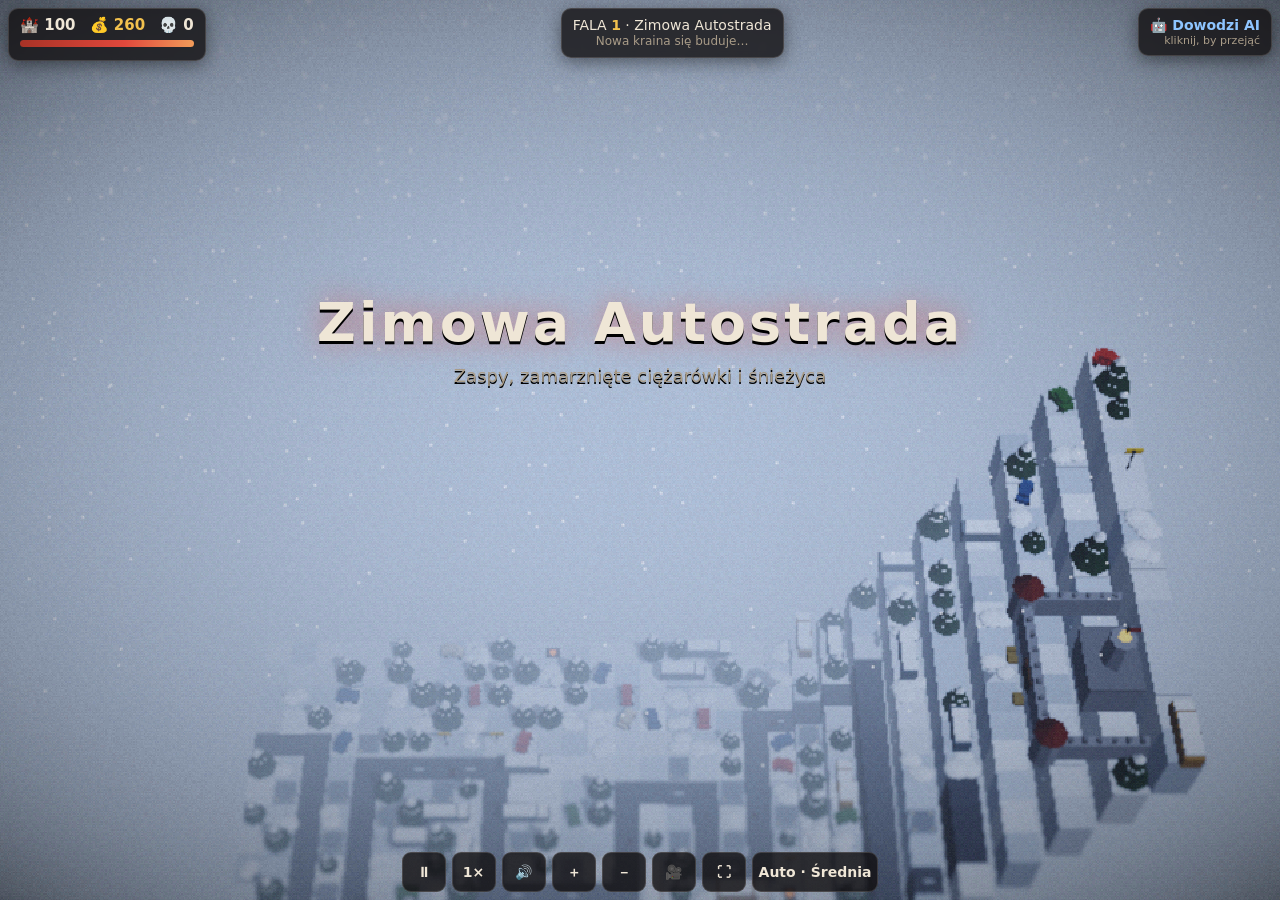
==== commit c19e4ae2: "Zombie 3.0: graphics quality levels and performance optimizations - three quality levels (low / medi" ====
--- a/zombie-3.0/index.html
+++ b/zombie-3.0/index.html
@@ -16,7 +16,7 @@
 :root{--ink:#efe6d6;--dim:#a99c88;--gold:#f2c14e;--red:#e0483c;--green:#7bc96f;--panel:rgba(16,13,15,.78);--line:rgba(239,230,214,.16);--sat:env(safe-area-inset-top,0px);--sab:env(safe-area-inset-bottom,0px);--sal:env(safe-area-inset-left,0px);--sar:env(safe-area-inset-right,0px)}
 *{box-sizing:border-box;-webkit-tap-highlight-color:transparent}
 html,body{margin:0;height:100%;overflow:hidden;background:#0d0b0e;color:var(--ink);font:14px/1.3 "Trebuchet MS",system-ui,sans-serif;touch-action:none;user-select:none;-webkit-user-select:none}
-canvas{display:block;position:fixed;inset:0;width:100%;height:100%}
+canvas{display:block;position:fixed;inset:0;width:100%;height:100%;image-rendering:pixelated}
 button{font:inherit;color:inherit;cursor:pointer}
 .plate{background:var(--panel);border:1px solid var(--line);border-radius:10px;padding:7px 11px;box-shadow:0 4px 18px rgba(0,0,0,.45);backdrop-filter:blur(3px)}
 #top{position:fixed;top:calc(8px + var(--sat));left:calc(8px + var(--sal));right:calc(8px + var(--sar));display:flex;gap:8px;align-items:flex-start;justify-content:space-between;pointer-events:none}
@@ -91,6 +91,7 @@
   <button id="bZoomOut" title="Oddal [-]">－</button>
   <button id="bFollow" title="Śledź walkę [F]">🎥</button>
   <button id="bFull" title="Pełny ekran">⛶</button>
+  <button id="bQuality" title="Jakość grafiki [G]">Auto</button>
 </div>
 <div id="over"><div class="box plate"><h2>FORTECA PADŁA</h2><div id="overText"></div><button id="bRestart">Zagraj jeszcze raz</button></div></div>
 <script>var THREE=(function(){/**
@@ -147,7 +148,7 @@
 // Wspólny materiał z kolorami wierzchołków - całe modele składamy z pudełek w jedną geometrię.
 const MAT = {};
 function makeMaterials() {
-  MAT.v = new THREE.MeshStandardMaterial({ vertexColors: true, flatShading: true, roughness: 0.95, metalness: 0 });
+  MAT.v = new THREE.MeshLambertMaterial({ vertexColors: true, flatShading: true });
   MAT.glow = new THREE.MeshBasicMaterial({ vertexColors: true });
   MAT.water = new THREE.MeshStandardMaterial({ color: 0x334, roughness: 0.25, metalness: 0.1, transparent: true, opacity: 0.85 });
 }
@@ -200,12 +201,12 @@
     const l = new THREE.PointLight(0xffaa55, 0, 6, 1.6);
     l.position.set(0, -50, 0);
     G.scene.add(l);
-    G.lights.push({ l, owner: null, t: 0, life: 0, base: 0, flick: 0 });
+    G.lights.push({ l, owner: null, t: 0, life: 0, base: 0, flick: 0, on: true });
   }
 }
 // Stałe światło (np. beczka z ogniem) - migocze, dopóki nie zostanie zwolnione.
 function claimLight(owner, color, intensity, range, x, y, z, flick = 0.25) {
-  const s = G.lights.find(s => !s.owner);
+  const s = G.lights.find(s => s.on && !s.owner);
   if (!s) return null;
   s.owner = owner; s.life = 0; s.base = intensity; s.flick = flick;
   s.l.color.set(color); s.l.distance = range; s.l.intensity = intensity; s.l.position.set(x, y, z);
@@ -214,8 +215,8 @@
 function releaseLights(owner) { for (const s of G.lights) if (s.owner === owner) { s.owner = null; s.l.intensity = 0; s.l.position.y = -50; } }
 // Krótki błysk (wystrzał, wybuch) - zajmuje najstarszy wolny lub wygasający slot.
 function flash(color, intensity, range, x, y, z, life = 0.12) {
-  let s = G.lights.find(s => !s.owner);
-  if (!s) s = G.lights.filter(s => s.owner === 'flash').sort((a, b) => a.t - b.t)[0];
+  let s = G.lights.find(s => s.on && !s.owner);
+  if (!s) s = G.lights.filter(s => s.on && s.owner === 'flash').sort((a, b) => a.t - b.t)[0];
   if (!s) return;
   s.owner = 'flash'; s.life = life; s.t = life; s.base = intensity; s.flick = 0;
   s.l.color.set(color); s.l.distance = range; s.l.intensity = intensity; s.l.position.set(x, y, z);
@@ -237,7 +238,8 @@
   const r = new THREE.WebGLRenderer({ antialias: false, powerPreference: 'high-performance' });
   r.setPixelRatio(1);
   r.shadowMap.enabled = true;
-  r.shadowMap.type = THREE.PCFSoftShadowMap;
+  r.shadowMap.type = THREE.PCFShadowMap;
+  r.shadowMap.autoUpdate = false;
   r.outputColorSpace = THREE.SRGBColorSpace;
   r.toneMapping = THREE.ACESFilmicToneMapping;
   r.toneMappingExposure = 1.05;
@@ -249,7 +251,7 @@
   G.scene.add(G.hemi);
   const sun = new THREE.DirectionalLight(0xffeedd, 1.4);
   sun.castShadow = true;
-  sun.shadow.mapSize.set(2048, 2048);
+  sun.shadow.mapSize.set(1024, 1024);
   const sc = sun.shadow.camera;
   sc.left = -22; sc.right = 22; sc.top = 14; sc.bottom = -14; sc.near = 1; sc.far = 80;
   sun.shadow.bias = -0.0008; sun.shadow.normalBias = 0.02;
@@ -258,6 +260,73 @@
   G.scene.fog = new THREE.Fog(0x000000, 40, 90);
   makeMaterials();
   initLights();
+}
+
+// ---- 15-quality.js ----
+// Jakość grafiki: trzy poziomy i tryb automatyczny, który obniża jakość, gdy gra działa za wolno.
+const QLEVELS = [
+  { name: 'Niska', scale: 0.4, maxW: 760, dpr: 0.5, shadow: 0, shadowEvery: 1, lights: 2, blur: false, glow: false, weather: 250 },
+  { name: 'Średnia', scale: 0.5, maxW: 1000, dpr: 0.75, shadow: 1024, shadowEvery: 3, lights: 4, blur: true, glow: false, weather: 500 },
+  { name: 'Wysoka', scale: 0.6, maxW: 1400, dpr: 1.5, shadow: 2048, shadowEvery: 1, lights: 8, blur: true, glow: true, weather: 900 }
+];
+const QUALITY = {
+  mode: store.get('quality', 'auto'), cur: 1, frame: 0, acc: 0, n: 0, wait: 4,
+  lv() { return QLEVELS[this.cur]; }
+};
+
+function applyQuality(i) {
+  QUALITY.cur = clamp(i, 0, QLEVELS.length - 1);
+  const q = QUALITY.lv();
+  // cienie
+  G.sun.castShadow = !!q.shadow;
+  if (q.shadow && G.sun.shadow.mapSize.x !== q.shadow) {
+    G.sun.shadow.mapSize.set(q.shadow, q.shadow);
+    if (G.sun.shadow.map) { G.sun.shadow.map.dispose(); G.sun.shadow.map = null; }
+  }
+  G.renderer.shadowMap.needsUpdate = true;
+  // światła punktowe: zbędne wyłączamy całkiem (mniej obliczeń na każdy piksel)
+  G.lights.forEach((s, k) => {
+    const on = k < q.lights;
+    if (on === s.on) return;
+    s.on = on;
+    if (on) G.scene.add(s.l); else { G.scene.remove(s.l); s.owner = null; s.l.intensity = 0; }
+  });
+  if (MAP.state === 'live') { releaseLights('map'); releaseLights('fort'); lightMapDecor(); }
+  POST.mat.uniforms.uGlow.value = q.glow ? 0.16 : 0;
+  if (FX.weather) FX.weather.geometry.setDrawRange(0, q.weather);
+  resizeGfx();
+  const b = $('bQuality');
+  if (b) b.textContent = (QUALITY.mode === 'auto' ? 'Auto · ' : '') + q.name;
+}
+
+function initQuality() {
+  const start = QUALITY.mode === 'auto' ? (isTouch || (navigator.hardwareConcurrency || 4) <= 4 ? 1 : 2) : QUALITY.mode;
+  applyQuality(start);
+}
+
+function cycleQuality() {
+  // Auto -> Wysoka -> Średnia -> Niska -> Auto
+  const order = ['auto', 2, 1, 0];
+  QUALITY.mode = order[(order.indexOf(QUALITY.mode) + 1) % order.length];
+  store.set('quality', QUALITY.mode);
+  QUALITY.acc = 0; QUALITY.n = 0; QUALITY.wait = 4;
+  applyQuality(QUALITY.mode === 'auto' ? 1 : QUALITY.mode);
+  showNote('Grafika', 'jakość: ' + (QUALITY.mode === 'auto' ? 'automatyczna' : QUALITY.lv().name.toLowerCase()));
+}
+
+// Tryb auto: mierzy średni czas klatki co 3 s i obniża jakość, jeśli gra nie trzyma ~30 FPS.
+function updateQuality(real) {
+  if (QUALITY.mode !== 'auto' || document.hidden) return;
+  if (QUALITY.wait > 0) { QUALITY.wait -= real; return; }
+  QUALITY.acc += real; QUALITY.n++;
+  if (QUALITY.acc < 3) return;
+  const avg = QUALITY.acc / QUALITY.n;
+  QUALITY.acc = 0; QUALITY.n = 0;
+  if (avg > 0.034 && QUALITY.cur > 0) {
+    applyQuality(QUALITY.cur - 1);
+    QUALITY.wait = 3;
+    showNote('Grafika', 'obniżono jakość do: ' + QUALITY.lv().name.toLowerCase() + ', żeby gra działała płynniej.');
+  }
 }
 
 // ---- 20-post.js ----
@@ -294,7 +363,7 @@
   }
   // poświata jasnych punktów (ogień, błyski, wyładowania)
   vec3 g = vec3(0.0);
-  for (int i = 0; i < 8; i++) {
+  if (uGlow > 0.0) for (int i = 0; i < 8; i++) {
     float a = float(i) * 0.785398 + 0.3;
     vec3 s1 = texture2D(tColor, vUv + vec2(cos(a), sin(a)) * 3.0 / uRes).rgb;
     vec3 s2 = texture2D(tColor, vUv + vec2(cos(a), sin(a)) * 7.0 / uRes).rgb;
@@ -340,10 +409,10 @@
   G.renderer.setSize(w, h, false);
   G.renderer.domElement.style.width = w + 'px';
   G.renderer.domElement.style.height = h + 'px';
-  G.renderer.setPixelRatio(dpr);
-  // mniejsza rozdzielczość wewnętrzna = wygląd makiety i lepsza wydajność na telefonach
-  let s = POST.scale * dpr;
-  const maxW = 1400;
+  G.renderer.setPixelRatio(Math.min(dpr, QUALITY.lv().dpr));
+  // mniejsza rozdzielczość wewnętrzna = wygląd makiety i lepsza wydajność (liczona w pikselach CSS)
+  let s = QUALITY.lv().scale;
+  const maxW = QUALITY.lv().maxW;
   if (w * s > maxW) s = maxW / w;
   const rw = Math.max(2, Math.round(w * s)), rh = Math.max(2, Math.round(h * s));
   POST.rt.setSize(rw, rh);
@@ -354,6 +423,9 @@
 
 function renderFrame(time) {
   POST.mat.uniforms.uTime.value = time % 100;
+  QUALITY.frame++;
+  const q = QUALITY.lv();
+  if (q.shadow && QUALITY.frame % q.shadowEvery === 0) G.renderer.shadowMap.needsUpdate = true;
   G.renderer.setRenderTarget(POST.rt);
   G.renderer.render(G.scene, G.camera);
   G.renderer.setRenderTarget(null);
@@ -609,6 +681,7 @@
 
 function buildMap(biomeIndex) {
   MAP.biomeIndex = biomeIndex;
+  if (typeof COV !== 'undefined') COV.clear();
   const biome = MAP.biome = BIOMES[biomeIndex % BIOMES.length];
   MAP.road = new Set();
   const cells = genRoad();
@@ -625,7 +698,7 @@
 
   // płytki terenu jako jeden InstancedMesh (każda płytka spada osobno przy rozpadzie)
   const tileGeo = new THREE.BoxGeometry(1, 2, 1);
-  const tiles = new THREE.InstancedMesh(tileGeo, new THREE.MeshStandardMaterial({ roughness: 0.95, flatShading: true }), MW * MD);
+  const tiles = new THREE.InstancedMesh(tileGeo, new THREE.MeshLambertMaterial({ flatShading: true }), MW * MD);
   tiles.receiveShadow = true; tiles.castShadow = false;
   MAP.tileInfo = [];
   const m4 = new THREE.Matrix4();
@@ -765,7 +838,7 @@
 
 function initFx() {
   const geo = new THREE.BoxGeometry(1, 1, 1);
-  FX.lit = new THREE.InstancedMesh(geo, new THREE.MeshStandardMaterial({ roughness: 0.9 }), NPART);
+  FX.lit = new THREE.InstancedMesh(geo, new THREE.MeshLambertMaterial(), NPART);
   FX.glow = new THREE.InstancedMesh(geo, new THREE.MeshBasicMaterial({ toneMapped: false }), NGLOW);
   for (const m of [FX.lit, FX.glow]) {
     m.instanceMatrix.setUsage(THREE.DynamicDrawUsage);
@@ -773,7 +846,7 @@
     m.setColorAt(0, new THREE.Color());
     G.scene.add(m);
   }
-  FX.lit.castShadow = true;
+  FX.lit.castShadow = false;
   const lg = new THREE.BufferGeometry();
   lg.setAttribute('position', new THREE.Float32BufferAttribute(new Float32Array(NSEG * 6), 3));
   lg.setAttribute('color', new THREE.Float32BufferAttribute(new Float32Array(NSEG * 6), 3));
@@ -998,11 +1071,11 @@
   const root = new THREE.Group();
   const hip = new THREE.Group();
   root.add(hip);
-  const m = (g, mt = mat) => { const x = new THREE.Mesh(g, mt); x.castShadow = true; return x; };
+  const m = (g, mt = mat, sh = false) => { const x = new THREE.Mesh(g, mt); x.castShadow = sh; return x; };
   const B = { root, hip, dog: !!P.dog, s: P.s };
   if (P.dog) {
     hip.position.y = 0.27;
-    B.torso = m(P.torso); hip.add(B.torso);
+    B.torso = m(P.torso, mat, true); hip.add(B.torso);
     B.legs = [];
     for (const [x, z] of [[-0.08, 0.18], [0.08, 0.18], [-0.08, -0.18], [0.08, -0.18]]) {
       const g = new THREE.Group(); g.position.set(x, -0.08, z); g.add(m(P.leg)); hip.add(g); B.legs.push(g);
@@ -1010,7 +1083,7 @@
   } else {
     hip.position.y = 0.48;
     B.torso = new THREE.Group(); hip.add(B.torso);
-    B.torso.add(m(P.torso));
+    B.torso.add(m(P.torso, mat, true));
     if (P.glow) B.torso.add(new THREE.Mesh(P.glow, MAT.glow));
     B.armL = new THREE.Group(); B.armL.position.set(-0.24, 0.36, 0); B.armL.add(m(P.arm));
     B.armR = new THREE.Group(); B.armR.position.set(0.24, 0.36, 0); B.armR.add(m(P.armR || P.arm));
@@ -1259,7 +1332,7 @@
   for (let y = 0.35; y < H; y += 0.35) { sc.box(0.84, 0.03, 0.03, 0x9a7a4a, 0, y, -0.4); sc.box(0.84, 0.03, 0.03, 0x9a7a4a, 0, y, 0.4); sc.box(0.03, 0.03, 0.84, 0x9a7a4a, -0.4, y, 0); sc.box(0.03, 0.03, 0.84, 0x9a7a4a, 0.4, y, 0); }
   const scaffold = sc.mesh();
   grp.add(scaffold);
-  const ice = new THREE.Mesh(new THREE.BoxGeometry(0.9, H + 0.2, 0.9), new THREE.MeshStandardMaterial({ color: 0xbfe8ff, transparent: true, opacity: 0.55, roughness: 0.2 }));
+  const ice = new THREE.Mesh(new THREE.BoxGeometry(0.9, H + 0.2, 0.9), new THREE.MeshLambertMaterial({ color: 0xbfe8ff, transparent: true, opacity: 0.55 }));
   ice.position.y = (H + 0.2) / 2 + 0.05; ice.visible = false; grp.add(ice);
   return { grp, body, head: hm, muzzle, scaffold, ice, H };
 }
@@ -1857,7 +1930,15 @@
 const AI = { t: 0, plan: 0 };
 
 // Ile punktów drogi wieża danego typu obejmie z danego pola (próbkowanie co 0.3).
+const COV = new Map();
 function coverage(pad, type, lv = 0) {
+  const ck = MAP.biomeIndex + ':' + pad.id + type + lv;
+  if (COV.has(ck)) return COV.get(ck);
+  const v = coverageRaw(pad, type, lv);
+  COV.set(ck, v);
+  return v;
+}
+function coverageRaw(pad, type, lv) {
   const r = towerRange(type, lv), p = { x: 0, z: 0 };
   let n = 0;
   for (let s = 1; s < MAP.pathLen - 1.5; s += 0.3) {
@@ -1987,7 +2068,7 @@
   if (G.scene.fog && MAP.biome) { G.scene.fog.near = CAM.dist + 6 + (MAP.biome.fogNear - 30) * 0.3; G.scene.fog.far = CAM.dist + 30 + (MAP.biome.fogFar - 70) * 0.5; }
   const z = CAM.dist / CAM.fitDist;
   POST.mat.uniforms.uBand.value = lerp(0.06, 0.16, clamp(z, 0, 1));
-  POST.mat.uniforms.uBlur.value = lerp(4, 2.0, clamp(z, 0, 1));
+  POST.mat.uniforms.uBlur.value = QUALITY.lv().blur ? lerp(4, 2.0, clamp(z, 0, 1)) : 0;
 }
 
 // ---- 72-ui.js ----
@@ -2153,6 +2234,8 @@
   $('bFull').addEventListener('click', () => { const d = document.documentElement; if (document.fullscreenElement) document.exitFullscreen(); else if (d.requestFullscreen) d.requestFullscreen().catch(() => { }); });
   if (!document.documentElement.requestFullscreen) $('bFull').style.display = 'none';
   $('bRestart').addEventListener('click', () => startGame());
+  $('bQuality').addEventListener('click', cycleQuality);
+  $('bQuality').textContent = (QUALITY.mode === 'auto' ? 'Auto · ' : '') + QUALITY.lv().name;
   $('bMute').textContent = AUDIO.muted ? '🔇' : '🔊';
 }
 function togglePause() { GAME.paused = !GAME.paused; $('bPause').textContent = GAME.paused ? '▶' : '⏸'; $('bPause').classList.toggle('on', GAME.paused); }
@@ -2246,6 +2329,7 @@
     else if (lk === 'c') setCommand(!GAME.ai);
     else if (lk === 'm') toggleMute();
     else if (lk === 'p') togglePause();
+    else if (lk === 'g') cycleQuality();
     else if (lk === 'f' || k === '0') followFight();
     else if (k === '+' || k === '=') zoomAt(0.8);
     else if (k === '-' || k === '_') zoomAt(1.25);
@@ -2367,7 +2451,7 @@
   initFx();
   initWeather();
   initTowers();
-  resizeGfx();
+  initQuality();
   computeFit();
   CAM.dist = CAM.fitDist;
   initUI();
@@ -2394,6 +2478,7 @@
       updateLights(dt, time);
     }
     if (GAME.paused) updateLights(0, time);
+    updateQuality(real);
     updateAudio(real);
     placeCamera(real);
     updateHud(real);
@@ -2402,7 +2487,7 @@
   }
   requestAnimationFrame(frame);
   window.__z3 = {
-    GAME, MAP, T, Z, CAM, padAt: padAtScreen,
+    GAME, MAP, T, Z, CAM, padAt: padAtScreen, bench(n) { let t0 = performance.now(); for (let i = 0; i < n; i++) { updateTowers(0.016); updateZombies(0.016); updateFx(0.016); placeCamera(0.016); updateHud(0.016); } const sim = (performance.now() - t0) / n; t0 = performance.now(); const gl = G.renderer.getContext(), px = new Uint8Array(4); G.renderer.info.autoReset = false; G.renderer.info.reset(); for (let i = 0; i < n; i++) { renderFrame(i * 0.016); gl.readPixels(0, 0, 1, 1, gl.RGBA, gl.UNSIGNED_BYTE, px); } const r = { sim, render: (performance.now() - t0) / n, calls: G.renderer.info.render.calls / n, tris: G.renderer.info.render.triangles / n }; G.renderer.info.autoReset = true; return r; }, setQ(l) { QUALITY.mode = l; applyQuality(l); },
     // hak testowy: symulacja bez renderowania (dt = 0.05 s)
     step(secs) { for (let i = 0; i < secs * 20; i++) { layoutAnim(0.05); updateGame(0.05); if (MAP.state === 'live') { updateAI(0.05); updateTowers(0.05); updateZombies(0.05); } updateFx(0.05); } },
     fog() { return [G.scene.fog.near, G.scene.fog.far, CAM.dist, CAM.fitDist]; }
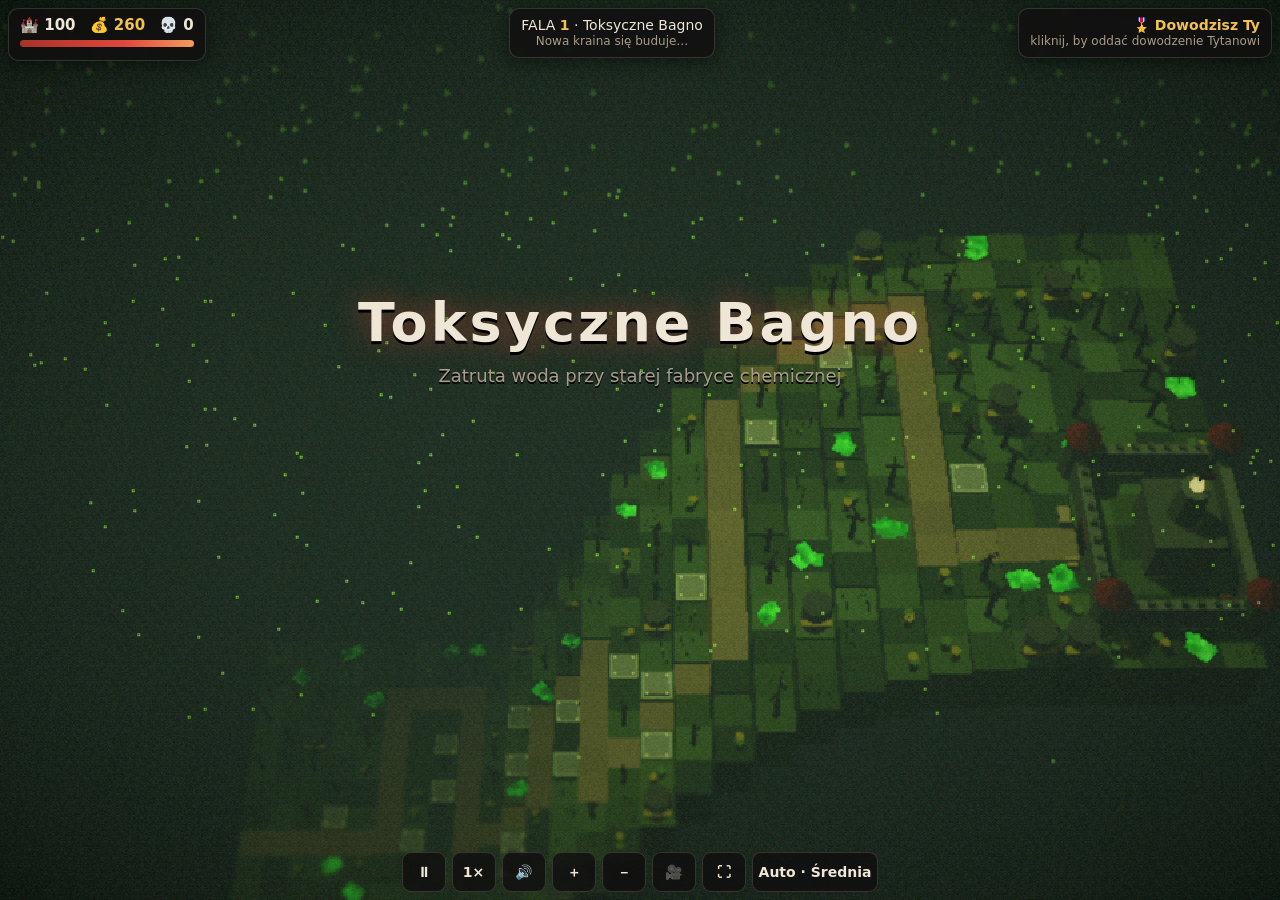
==== commit 6c792ac3: "Zombie 3.0: instanced characters, adaptive quality, snow, wind, animated water, mist and AO; Tytan c" ====
--- a/zombie-3.0/index.html
+++ b/zombie-3.0/index.html
@@ -33,7 +33,8 @@
 #wave.ready{border-color:rgba(242,193,78,.6)}
 #cmd{cursor:pointer;text-align:right}
 #cmd .who{font-weight:bold}
-#cmd .sub{font-size:11px;color:var(--dim)}
+#cmd .sub{font-size:12px;color:var(--dim)}
+#cmd.ai .sub{color:#b9d6f2}
 #cmd.ai .who{color:#8ec5ff}
 #cmd.me .who{color:var(--gold)}
 #boss{position:fixed;top:calc(78px + var(--sat));left:50%;transform:translateX(-50%);width:min(420px,80vw);text-align:center;display:none}
@@ -65,7 +66,7 @@
 #title .t{font-size:clamp(20px,4vw,34px);font-weight:900;letter-spacing:4px;text-shadow:0 3px 0 #000}
 #title .t span{color:var(--red)}
 #title .s{color:var(--dim);font-size:13px;text-shadow:0 2px 0 #000}
-@media (max-width:640px){#stats{min-width:0}#wave{min-width:0}#stats .row{font-size:13px;gap:9px}#cmd .sub{display:none}#bottom button{min-width:40px;height:38px;padding:0 6px}}
+@media (max-width:640px){#stats{min-width:0}#wave{min-width:0}#stats .row{font-size:13px;gap:9px}#cmd.me .sub{display:none}#bottom button{min-width:40px;height:38px;padding:0 6px}}
 @media (max-width:640px) and (orientation:portrait){#top{flex-wrap:wrap}#wave{order:3;flex-basis:100%}#boss{top:calc(118px + var(--sat))}}
 </style>
 </head>
@@ -76,12 +77,12 @@
     <div id="hpbar" class="bar"><i></i></div>
   </div>
   <div id="wave" class="plate" title="Wezwij falę wcześniej [Spacja]"><div>FALA <b id="waveNo">1</b> · <span id="biomeName"></span></div><div class="sub" id="waveSub"></div></div>
-  <div id="cmd" class="plate ai" title="Przejmij / oddaj dowodzenie [C]"><div class="who" id="cmdWho">🤖 Dowodzi AI</div><div class="sub" id="cmdSub">kliknij, by przejąć</div></div>
+  <div id="cmd" class="plate me" title="Oddaj dowodzenie Tytanowi / przejmij je [C]"><div class="who" id="cmdWho">🎖️ Dowodzisz Ty</div><div class="sub" id="cmdSub">kliknij, by oddać dowodzenie Tytanowi</div></div>
 </div>
 <div id="boss" class="plate"><div class="name" id="bossName"></div><div id="bossbar" class="bar"><i></i></div></div>
 <div id="banner"><div class="big" id="bannerBig"></div><div class="small" id="bannerSmall"></div></div>
 <div id="note" class="plate"></div>
-<div id="title"><div class="t">ZOMBIE SURVIVAL <span>3.0</span></div><div class="s">Gra toczy się sama · kliknij pole, by przejąć dowodzenie</div></div>
+<div id="title"><div class="t">ZOMBIE SURVIVAL <span>3.0</span></div><div class="s">Kliknij pole, by zbudować wieżę · Tytan, Twój Generał, może dowodzić za Ciebie</div></div>
 <div id="menu" class="plate"></div>
 <div id="bottom">
   <button id="bPause" title="Pauza [P]">⏸</button>
@@ -145,45 +146,174 @@
   lights: [], W: 1, H: 1, pixel: 1
 };
 
-// Wspólny materiał z kolorami wierzchołków - całe modele składamy z pudełek w jedną geometrię.
+// Wspólne uniformy shaderów (czas, wiatr, śnieg, faktura powierzchni).
+const GU = { uTime: { value: 0 }, uWind: { value: 1 }, uSnow: { value: 0 }, uSnowCol: { value: new THREE.Color(0xeef3fa) } };
+
+// Szum i wypukłość liczone w shaderze - faktura powierzchni bez plików graficznych.
+const GLSL_NOISE = `
+float zH(vec2 p){ vec3 p3 = fract(vec3(p.xyx) * 0.1031); p3 += dot(p3, p3.yzx + 33.33); return fract((p3.x + p3.y) * p3.z); }
+float zN(vec2 p){ vec2 i = floor(p), f = fract(p); f = f * f * (3.0 - 2.0 * f);
+  return mix(mix(zH(i), zH(i + vec2(1.0, 0.0)), f.x), mix(zH(i + vec2(0.0, 1.0)), zH(i + vec2(1.0, 1.0)), f.x), f.y); }
+vec3 zBump(vec3 P, vec3 N, float dBx, float dBy, float sc) {
+  vec3 dPdx = dFdx(P), dPdy = dFdy(P);
+  vec3 R1 = cross(dPdy, N), R2 = cross(N, dPdx);
+  float det = dot(dPdx, R1);
+  vec3 grad = sign(det) * (dBx * R1 + dBy * R2);
+  return normalize(abs(det) * N - sc * grad);
+}`;
+
+// Materiał świata: kolory wierzchołków + (wg jakości) faktura, śnieg na powierzchniach od góry, kołysanie roślin.
+function worldMaterial(opts = {}) {
+  const mat = new THREE.MeshLambertMaterial(Object.assign({ vertexColors: true, flatShading: true }, opts.params || {}));
+  mat.userData.noSnow = !!opts.noSnow;
+  mat.customProgramCacheKey = () => 'zw' + (mat.defines && mat.defines.Z_DETAIL !== undefined ? 'd' : '') + (opts.noSnow ? 'n' : '');
+  mat.onBeforeCompile = sh => {
+    Object.assign(sh.uniforms, GU);
+    sh.vertexShader = sh.vertexShader
+      .replace('#include <common>', '#include <common>\nattribute float aSway; uniform float uTime; uniform float uWind; varying vec3 vWP;')
+      .replace('#include <begin_vertex>', `#include <begin_vertex>
+if (aSway > 0.0) {
+  vec4 wp0 = modelMatrix * vec4(position, 1.0);
+  float ph = uTime * 1.7 + wp0.x * 0.9 + wp0.z * 0.7;
+  transformed.x += (sin(ph) * 0.6 + sin(ph * 2.3 + 1.7) * 0.4) * 0.05 * aSway * uWind;
+  transformed.z += cos(ph * 0.8) * 0.04 * aSway * uWind;
+}`)
+      .replace('#include <project_vertex>', '#include <project_vertex>\nvWP = (modelMatrix * vec4(transformed, 1.0)).xyz;');
+    sh.fragmentShader = sh.fragmentShader
+      .replace('#include <common>', '#include <common>\nuniform float uSnow; uniform vec3 uSnowCol; varying vec3 vWP;' + GLSL_NOISE)
+      .replace('#include <color_fragment>', `#include <color_fragment>
+float zG = 0.5;
+#ifdef Z_DETAIL
+  vec3 zWN = normalize(cross(dFdx(vWP), dFdy(vWP)));
+  vec2 zUV = abs(zWN.y) > 0.6 ? vWP.xz : (abs(zWN.x) > abs(zWN.z) ? vWP.zy : vWP.xy);
+  zG = zN(zUV * 4.0) * 0.65 + zN(zUV * 9.0) * 0.35;
+  float zCr = smoothstep(0.025, 0.0, abs(zN(zUV * 1.7 + 7.0) - 0.5));
+  diffuseColor.rgb *= 0.92 + 0.16 * zG - zCr * 0.15;
+#endif
+${opts.noSnow ? '' : `if (uSnow > 0.0) {
+  float zn = zN(vWP.xz * 2.3);
+  float zUp = normalize(cross(dFdx(vWP), dFdy(vWP))).y;
+  float cv = smoothstep(0.5, 0.78, zUp + (zn - 0.5) * 0.5) * uSnow;
+  diffuseColor.rgb = mix(diffuseColor.rgb, uSnowCol * (0.9 + 0.15 * zn), cv);
+}`}`)
+      .replace('#include <normal_fragment_maps>', `#include <normal_fragment_maps>
+#ifdef Z_DETAIL
+  normal = zBump(-vViewPosition, normal, dFdx(zG), dFdy(zG), 0.35);
+#endif`);
+  };
+  return mat;
+}
+function setDetail(mat, on) {
+  mat.defines = mat.defines || {};
+  const had = mat.defines.Z_DETAIL !== undefined;
+  if (on === had) return;
+  if (on) mat.defines.Z_DETAIL = ''; else delete mat.defines.Z_DETAIL;
+  mat.needsUpdate = true;
+}
+
+// Materiał instancjonowanych postaci: mignięcie przy trafieniu (atrybut aFlash na instancję).
+function instMaterial() {
+  const mat = new THREE.MeshLambertMaterial({ vertexColors: true, flatShading: true });
+  mat.customProgramCacheKey = () => 'zinst';
+  mat.onBeforeCompile = sh => {
+    sh.vertexShader = sh.vertexShader
+      .replace('#include <common>', '#include <common>\nattribute float aFlash; varying float vFlash;')
+      .replace('#include <begin_vertex>', '#include <begin_vertex>\nvFlash = aFlash;');
+    sh.fragmentShader = sh.fragmentShader
+      .replace('#include <common>', '#include <common>\nvarying float vFlash;')
+      .replace('#include <emissivemap_fragment>', '#include <emissivemap_fragment>\ntotalEmissiveRadiance += vec3(1.0, 0.85, 0.6) * vFlash * 0.9;');
+  };
+  return mat;
+}
+
+// Woda: kałuże w mieście, lód w zimie, toksyny na bagnie - animowane w shaderze.
+function waterMaterial() {
+  const mat = new THREE.MeshBasicMaterial({ vertexColors: true });
+  mat.userData.u = { uWMode: { value: 0 } };
+  mat.customProgramCacheKey = () => 'zwater';
+  mat.onBeforeCompile = sh => {
+    Object.assign(sh.uniforms, GU, mat.userData.u);
+    sh.vertexShader = sh.vertexShader
+      .replace('#include <common>', '#include <common>\nvarying vec3 vWP;')
+      .replace('#include <project_vertex>', '#include <project_vertex>\nvWP = (modelMatrix * vec4(transformed, 1.0)).xyz;');
+    sh.fragmentShader = sh.fragmentShader
+      .replace('#include <common>', '#include <common>\nuniform float uTime; uniform float uWMode; varying vec3 vWP;' + GLSL_NOISE)
+      .replace('#include <color_fragment>', `#include <color_fragment>
+vec2 p = vWP.xz;
+if (uWMode < 0.5) {
+  float r = zN(p * 6.0 + vec2(uTime * 0.4, uTime * 0.25)) * 0.6 + zN(p * 13.0 - uTime * 0.6) * 0.4;
+  diffuseColor.rgb *= 0.7 + 0.5 * r;
+  diffuseColor.rgb += vec3(1.0, 0.55, 0.25) * pow(r, 6.0) * 0.6;
+} else if (uWMode < 1.5) {
+  float n1 = zN(p * 3.0), ck = smoothstep(0.035, 0.0, abs(zN(p * 5.0 + 40.0) - 0.5)) + smoothstep(0.03, 0.0, abs(zN(p * 2.4 + 71.0) - 0.48));
+  diffuseColor.rgb = mix(diffuseColor.rgb * (0.8 + 0.4 * n1), vec3(0.95, 0.98, 1.0), clamp(ck * 0.8, 0.0, 1.0));
+  diffuseColor.rgb += vec3(0.3, 0.35, 0.4) * pow(zN(p * 1.5 + uTime * 0.05), 4.0);
+} else {
+  float t = uTime;
+  float c1 = zN(p * 2.4 + vec2(0.0, t * 0.3)), c2 = zN(p * 5.5 - vec2(t * 0.4, 0.0));
+  float band = 1.0 - abs(2.0 * c1 - 1.0);
+  float bub = smoothstep(0.82, 0.95, zN(p * 11.0 + t * 0.7));
+  diffuseColor.rgb *= 0.45 + 0.6 * c2 + pow(band, 3.0) * 0.8 + bub * 0.9;
+  diffuseColor.rgb *= 0.85 + 0.25 * sin(t * 2.2 + p.x * 1.3);
+}`);
+  };
+  return mat;
+}
+
 const MAT = {};
 function makeMaterials() {
-  MAT.v = new THREE.MeshLambertMaterial({ vertexColors: true, flatShading: true });
+  MAT.v = worldMaterial();
+  MAT.tiles = worldMaterial({ noSnow: true, params: { vertexColors: false } });
   MAT.glow = new THREE.MeshBasicMaterial({ vertexColors: true });
-  MAT.water = new THREE.MeshStandardMaterial({ color: 0x334, roughness: 0.25, metalness: 0.1, transparent: true, opacity: 0.85 });
-}
+  MAT.inst = instMaterial();
+  MAT.water = waterMaterial();
+}
+
+// Pamięć podręczna kształtów bazowych - tworzone raz, potem tylko przekształcane (szybsze budowanie planszy).
+const GEO = new Map();
+function baseGeo(key, make) {
+  let g = GEO.get(key);
+  if (!g) { g = make(); if (g.index) g = g.toNonIndexed(); GEO.set(key, g); }
+  return g;
+}
+const _bm = new THREE.Matrix4(), _bn = new THREE.Matrix3(), _bq = new THREE.Quaternion(), _be = new THREE.Euler(), _bv = new THREE.Vector3(), _bs = new THREE.Vector3(), _bp = new THREE.Vector3();
 
 // Budowniczy: zbiera pudełka/kształty z kolorami i skleja je w jedną BufferGeometry.
+// sway > 0 oznacza część, która kołysze się na wietrze (drzewa, trzciny).
 class Builder {
-  constructor() { this.pos = []; this.nor = []; this.col = []; }
+  constructor() { this.pos = []; this.nor = []; this.col = []; this.sw = []; this.sway = 0; }
   add(geo, color, x = 0, y = 0, z = 0, rx = 0, ry = 0, rz = 0, sx = 1, sy = 1, sz = 1) {
     const g = geo.index ? geo.toNonIndexed() : geo;
-    const m = new THREE.Matrix4().compose(new THREE.Vector3(x, y, z),
-      new THREE.Quaternion().setFromEuler(new THREE.Euler(rx, ry, rz)), new THREE.Vector3(sx, sy, sz));
-    g.applyMatrix4(m);
+    _bm.compose(_bp.set(x, y, z), _bq.setFromEuler(_be.set(rx, ry, rz)), _bs.set(sx, sy, sz));
+    _bn.getNormalMatrix(_bm);
     const p = g.attributes.position.array, n = g.attributes.normal.array;
     const c = color instanceof THREE.Color ? color : new THREE.Color(color);
-    for (let i = 0; i < p.length; i++) { this.pos.push(p[i]); this.nor.push(n[i]); }
-    for (let i = 0; i < p.length / 3; i++) this.col.push(c.r, c.g, c.b);
+    for (let i = 0; i < p.length; i += 3) {
+      _bv.set(p[i], p[i + 1], p[i + 2]).applyMatrix4(_bm); this.pos.push(_bv.x, _bv.y, _bv.z);
+      _bv.set(n[i], n[i + 1], n[i + 2]).applyMatrix3(_bn).normalize(); this.nor.push(_bv.x, _bv.y, _bv.z);
+      this.col.push(c.r, c.g, c.b); this.sw.push(this.sway);
+    }
     return this;
   }
   box(w, h, d, color, x = 0, y = 0, z = 0, ry = 0, rx = 0, rz = 0) {
-    return this.add(new THREE.BoxGeometry(w, h, d), color, x, y + h / 2, z, rx, ry, rz);
+    return this.add(baseGeo('box', () => new THREE.BoxGeometry(1, 1, 1)), color, x, y + h / 2, z, rx, ry, rz, w, h, d);
   }
   cyl(rt, rb, h, color, x = 0, y = 0, z = 0, seg = 6, rx = 0, rz = 0) {
-    return this.add(new THREE.CylinderGeometry(rt, rb, h, seg), color, x, y + h / 2, z, rx, 0, rz);
+    const k = Math.round(rt / rb * 100) / 100;
+    return this.add(baseGeo('cyl' + seg + '_' + k, () => new THREE.CylinderGeometry(k, 1, 1, seg)), color, x, y + h / 2, z, rx, 0, rz, rb, h, rb);
   }
   cone(r, h, color, x = 0, y = 0, z = 0, seg = 6) {
-    return this.add(new THREE.ConeGeometry(r, h, seg), color, x, y + h / 2, z);
+    return this.add(baseGeo('cone' + seg, () => new THREE.ConeGeometry(1, 1, seg)), color, x, y + h / 2, z, 0, 0, 0, r, h, r);
   }
   ball(r, color, x = 0, y = 0, z = 0, det = 0, sx = 1, sy = 1, sz = 1) {
-    return this.add(new THREE.IcosahedronGeometry(r, det), color, x, y, z, 0, 0, 0, sx, sy, sz);
+    return this.add(baseGeo('ico' + det, () => new THREE.IcosahedronGeometry(1, det)), color, x, y, z, 0, 0, 0, r * sx, r * sy, r * sz);
   }
   geometry() {
     const g = new THREE.BufferGeometry();
     g.setAttribute('position', new THREE.Float32BufferAttribute(this.pos, 3));
     g.setAttribute('normal', new THREE.Float32BufferAttribute(this.nor, 3));
     g.setAttribute('color', new THREE.Float32BufferAttribute(this.col, 3));
+    if (this.sw.some(v => v > 0)) g.setAttribute('aSway', new THREE.Float32BufferAttribute(this.sw, 1));
     g.computeBoundingSphere();
     return g;
   }
@@ -234,7 +364,13 @@
   }
 }
 
+function patchChunks() {
+  const k = 'RE_Direct( directLight, geometryPosition';
+  THREE.ShaderChunk.lights_fragment_begin = THREE.ShaderChunk.lights_fragment_begin.split(k).join('if ( directLight.visible ) ' + k);
+}
+
 function initGfx() {
+  patchChunks();
   const r = new THREE.WebGLRenderer({ antialias: false, powerPreference: 'high-performance' });
   r.setPixelRatio(1);
   r.shadowMap.enabled = true;
@@ -263,28 +399,28 @@
 }
 
 // ---- 15-quality.js ----
-// Jakość grafiki: trzy poziomy i tryb automatyczny, który obniża jakość, gdy gra działa za wolno.
+// Jakość grafiki: trzy poziomy + tryb automatyczny.
+// Wewnątrz poziomu rozdzielczość dopasowuje się płynnie (w dół i w górę) do wydajności sprzętu.
 const QLEVELS = [
-  { name: 'Niska', scale: 0.4, maxW: 760, dpr: 0.5, shadow: 0, shadowEvery: 1, lights: 2, blur: false, glow: false, weather: 250 },
-  { name: 'Średnia', scale: 0.5, maxW: 1000, dpr: 0.75, shadow: 1024, shadowEvery: 3, lights: 4, blur: true, glow: false, weather: 500 },
-  { name: 'Wysoka', scale: 0.6, maxW: 1400, dpr: 1.5, shadow: 2048, shadowEvery: 1, lights: 8, blur: true, glow: true, weather: 900 }
+  { name: 'Niska', scale: 0.4, maxPix: 200000, dpr: 0.5, shadow: 0, shadowEvery: 1, lights: 2, blur: false, glow: false, weather: 250, detail: false, mist: false },
+  { name: 'Średnia', scale: 0.5, maxPix: 420000, dpr: 0.75, shadow: 1024, shadowEvery: 3, lights: 4, blur: true, glow: false, weather: 500, detail: false, mist: false },
+  { name: 'Wysoka', scale: 0.6, maxPix: 690000, dpr: 1.5, shadow: 2048, shadowEvery: 1, lights: 8, blur: true, glow: true, weather: 900, detail: true, mist: true }
 ];
 const QUALITY = {
-  mode: store.get('quality', 'auto'), cur: 1, frame: 0, acc: 0, n: 0, wait: 4,
+  mode: store.get('quality', 'auto'), cur: 1, res: 1, frame: 0,
+  acc: 0, n: 0, slow: 0, fast: 0, hold: 0, back: 12, wait: 3,
   lv() { return QLEVELS[this.cur]; }
 };
 
 function applyQuality(i) {
   QUALITY.cur = clamp(i, 0, QLEVELS.length - 1);
   const q = QUALITY.lv();
-  // cienie
   G.sun.castShadow = !!q.shadow;
   if (q.shadow && G.sun.shadow.mapSize.x !== q.shadow) {
     G.sun.shadow.mapSize.set(q.shadow, q.shadow);
     if (G.sun.shadow.map) { G.sun.shadow.map.dispose(); G.sun.shadow.map = null; }
   }
   G.renderer.shadowMap.needsUpdate = true;
-  // światła punktowe: zbędne wyłączamy całkiem (mniej obliczeń na każdy piksel)
   G.lights.forEach((s, k) => {
     const on = k < q.lights;
     if (on === s.on) return;
@@ -293,13 +429,21 @@
   });
   if (MAP.state === 'live') { releaseLights('map'); releaseLights('fort'); lightMapDecor(); }
   POST.mat.uniforms.uGlow.value = q.glow ? 0.16 : 0;
+  POST.mat.defines = POST.mat.defines || {};
+  if (q.mist) POST.mat.defines.MIST = ''; else delete POST.mat.defines.MIST;
+  POST.mat.needsUpdate = true;
+  setDetail(MAT.v, q.detail); setDetail(MAT.tiles, q.detail);
   if (FX.weather) FX.weather.geometry.setDrawRange(0, q.weather);
   resizeGfx();
+  updateQualityButton();
+}
+function updateQualityButton() {
   const b = $('bQuality');
-  if (b) b.textContent = (QUALITY.mode === 'auto' ? 'Auto · ' : '') + q.name;
+  if (b) b.textContent = (QUALITY.mode === 'auto' ? 'Auto · ' : '') + QUALITY.lv().name;
 }
 
 function initQuality() {
+  if (matchMedia('(prefers-reduced-motion: reduce)').matches) GU.uWind.value = 0.3;
   const start = QUALITY.mode === 'auto' ? (isTouch || (navigator.hardwareConcurrency || 4) <= 4 ? 1 : 2) : QUALITY.mode;
   applyQuality(start);
 }
@@ -309,23 +453,36 @@
   const order = ['auto', 2, 1, 0];
   QUALITY.mode = order[(order.indexOf(QUALITY.mode) + 1) % order.length];
   store.set('quality', QUALITY.mode);
-  QUALITY.acc = 0; QUALITY.n = 0; QUALITY.wait = 4;
-  applyQuality(QUALITY.mode === 'auto' ? 1 : QUALITY.mode);
+  QUALITY.res = 1; QUALITY.slow = QUALITY.fast = 0; QUALITY.hold = 0; QUALITY.back = 12; QUALITY.wait = 3;
+  applyQuality(QUALITY.mode === 'auto' ? (isTouch ? 1 : 2) : QUALITY.mode);
   showNote('Grafika', 'jakość: ' + (QUALITY.mode === 'auto' ? 'automatyczna' : QUALITY.lv().name.toLowerCase()));
 }
 
-// Tryb auto: mierzy średni czas klatki co 3 s i obniża jakość, jeśli gra nie trzyma ~30 FPS.
-function updateQuality(real) {
-  if (QUALITY.mode !== 'auto' || document.hidden) return;
-  if (QUALITY.wait > 0) { QUALITY.wait -= real; return; }
-  QUALITY.acc += real; QUALITY.n++;
-  if (QUALITY.acc < 3) return;
-  const avg = QUALITY.acc / QUALITY.n;
+// Co 2 s: średni czas klatki. Wolno (> 22.5 ms) -> mniejsza rozdzielczość, a na dnie (tylko Auto) niższy poziom.
+// Szybko (< 18.6 ms) -> większa rozdzielczość, a na szczycie (tylko Auto) wyższy poziom.
+// Po każdym obniżeniu czekamy coraz dłużej z ponownym podniesieniem, żeby jakość nie skakała.
+function updateQuality(raw) {
+  if (document.hidden || raw > 0.25) { QUALITY.acc = 0; QUALITY.n = 0; return; }
+  if (QUALITY.wait > 0) { QUALITY.wait -= raw; return; }
+  QUALITY.acc += raw; QUALITY.n++;
+  if (QUALITY.acc < 2) return;
+  const ms = QUALITY.acc / QUALITY.n * 1000;
+  QUALITY.hold -= QUALITY.acc;
   QUALITY.acc = 0; QUALITY.n = 0;
-  if (avg > 0.034 && QUALITY.cur > 0) {
-    applyQuality(QUALITY.cur - 1);
-    QUALITY.wait = 3;
-    showNote('Grafika', 'obniżono jakość do: ' + QUALITY.lv().name.toLowerCase() + ', żeby gra działała płynniej.');
+  if (ms > 22.5) { QUALITY.slow++; QUALITY.fast = 0; } else { QUALITY.slow = 0; QUALITY.fast = ms < 18.6 ? QUALITY.fast + 1 : 0; }
+  const auto = QUALITY.mode === 'auto';
+  if (QUALITY.slow >= 2) {
+    QUALITY.slow = 0;
+    if (QUALITY.res > 0.56) { QUALITY.res = Math.max(0.55, QUALITY.res - 0.15); resizeGfx(); }
+    else if (auto && QUALITY.cur > 0) {
+      QUALITY.res = 1; applyQuality(QUALITY.cur - 1);
+      showNote('Grafika', 'obniżono jakość do: ' + QUALITY.lv().name.toLowerCase() + ', żeby gra działała płynniej.');
+    }
+    QUALITY.hold = QUALITY.back; QUALITY.back = Math.min(480, QUALITY.back * 2); QUALITY.wait = 1;
+  } else if (QUALITY.fast >= 3 && QUALITY.hold <= 0) {
+    QUALITY.fast = 0;
+    if (QUALITY.res < 0.99) { QUALITY.res = Math.min(1, QUALITY.res + 0.15); resizeGfx(); }
+    else if (auto && QUALITY.cur < 2 && !isTouch) { QUALITY.res = 0.7; applyQuality(QUALITY.cur + 1); QUALITY.hold = QUALITY.back; }
   }
 }
 
@@ -346,6 +503,40 @@
 float bayer8(vec2 a){ return bayer4(0.5 * a) * 0.25 + bayer2(a); }
 vec3 aces(vec3 x){ return clamp((x * (2.51 * x + 0.03)) / (x * (2.43 * x + 0.59) + 0.14), 0.0, 1.0); }
 float hash(vec2 p){ return fract(sin(dot(p, vec2(12.9898, 78.233)) + uTime * 3.1) * 43758.5453); }
+#ifdef MIST
+// mgła przy ziemi oświetlona światłami punktowymi + cieniowanie zakamarków (SSAO) z bufora głębi
+uniform sampler2D tDepth; uniform mat4 uInvVP; uniform vec3 uCamDir;
+uniform vec3 uLP[8]; uniform vec3 uLC[8];
+uniform vec4 uMist; uniform vec3 uMistCol; uniform vec2 uWind; uniform float uAO;
+vec3 wpos(vec2 uv, float dd){ vec4 q = uInvVP * vec4(uv * 2.0 - 1.0, dd * 2.0 - 1.0, 1.0); return q.xyz / q.w; }
+float h12(vec2 q){ vec3 p3 = fract(vec3(q.xyx) * 0.1031); p3 += dot(p3, p3.yzx + 33.33); return fract((p3.x + p3.y) * p3.z); }
+float vn(vec2 q){ vec2 i = floor(q), f = fract(q); f = f * f * (3.0 - 2.0 * f);
+  return mix(mix(h12(i), h12(i + vec2(1, 0)), f.x), mix(h12(i + vec2(0, 1)), h12(i + vec2(1, 1)), f.x), f.y); }
+vec3 atmo(vec3 c){
+  float dd = texture2D(tDepth, vUv).x;
+  if (dd > 0.9999) return c;
+  vec2 px = 1.0 / uRes;
+  vec3 P = wpos(vUv, dd);
+  vec3 ddx = wpos(vUv + vec2(px.x, 0.0), texture2D(tDepth, vUv + vec2(px.x, 0.0)).x) - P;
+  vec3 ddy = wpos(vUv + vec2(0.0, px.y), texture2D(tDepth, vUv + vec2(0.0, px.y)).x) - P;
+  vec3 N = normalize(cross(ddx, ddy)); if (dot(N, uCamDir) > 0.0) N = -N;
+  float occ = 0.0, ang = bayer4(gl_FragCoord.xy) * 6.2831853;
+  for (int i = 0; i < 8; i++) {
+    float fi = (float(i) + 0.5) / 8.0, a = ang + float(i) * 2.39996;
+    vec2 suv = vUv + vec2(cos(a), sin(a)) * 14.0 * sqrt(fi) * px;
+    vec3 V = wpos(suv, texture2D(tDepth, suv).x) - P;
+    float vv = dot(V, V);
+    occ += max(0.0, dot(V, N) - 0.02) / (vv + 0.03) * step(vv, 0.6);
+  }
+  c *= clamp(1.0 - occ * uAO * 0.11, 0.0, 1.0);
+  float n = vn(P.xz * 0.35 + uWind) * 0.65 + vn(P.xz * 0.9 - uWind * 1.7) * 0.35;
+  float tau = min(uMist.z * exp(-(max(P.y, -1.0) - uMist.x) / uMist.y), 1.25) * smoothstep(0.3, 0.85, n);
+  float f = 1.0 - exp(-tau);
+  vec3 L = uMistCol; vec3 Pm = P + vec3(0.0, 0.35, 0.0);
+  for (int i = 0; i < 8; i++) { vec3 dv = uLP[i] - Pm; L += uLC[i] / (dot(dv, dv) + 1.5); }
+  return mix(c, L * uMist.w, f);
+}
+#endif
 void main(){
   vec3 c = texture2D(tColor, vUv).rgb;
   // tilt-shift: ostry pas w środku ekranu, rozmycie rośnie ku górze i dołowi
@@ -370,6 +561,9 @@
     g += max(s1 - 0.85, 0.0) + 0.6 * max(s2 - 0.85, 0.0);
   }
   c += g * uGlow;
+#ifdef MIST
+  c = atmo(c);
+#endif
   c = aces(c * uExposure);
   c = c * uTint + uLift;
   vec2 p = vUv - 0.5;
@@ -383,6 +577,8 @@
 
 function initPost() {
   POST.rt = new THREE.WebGLRenderTarget(4, 4, { type: THREE.HalfFloatType, samples: 0, depthBuffer: true });
+  POST.rt.depthTexture = new THREE.DepthTexture(4, 4);
+  POST.rt.depthTexture.type = THREE.UnsignedIntType;
   POST.rt.texture.minFilter = THREE.LinearFilter;
   POST.rt.texture.magFilter = THREE.LinearFilter;
   POST.mat = new THREE.ShaderMaterial({
@@ -392,6 +588,9 @@
       tColor: { value: POST.rt.texture }, uRes: { value: new THREE.Vector2(4, 4) }, uTime: { value: 0 },
       uFocus: { value: 0.47 }, uBand: { value: 0.1 }, uBlur: { value: 3.2 }, uExposure: { value: 1.0 },
       uVig: { value: 0.55 }, uGlow: { value: 0.16 }, uLevels: { value: 40 },
+      tDepth: { value: POST.rt.depthTexture }, uInvVP: { value: new THREE.Matrix4() }, uCamDir: { value: new THREE.Vector3() },
+      uLP: { value: Array.from({ length: 8 }, () => new THREE.Vector3(0, -99, 0)) }, uLC: { value: Array.from({ length: 8 }, () => new THREE.Vector3()) },
+      uMist: { value: new THREE.Vector4(0, 0.35, 0.5, 1) }, uMistCol: { value: new THREE.Vector3(0.05, 0.05, 0.06) }, uWind: { value: new THREE.Vector2() }, uAO: { value: 1 },
       uLift: { value: new THREE.Vector3(0.01, 0.008, 0.012) }, uTint: { value: new THREE.Vector3(1, 1, 1) }
     },
     depthTest: false, depthWrite: false, toneMapped: false
@@ -411,9 +610,11 @@
   G.renderer.domElement.style.height = h + 'px';
   G.renderer.setPixelRatio(Math.min(dpr, QUALITY.lv().dpr));
   // mniejsza rozdzielczość wewnętrzna = wygląd makiety i lepsza wydajność (liczona w pikselach CSS)
-  let s = QUALITY.lv().scale;
-  const maxW = QUALITY.lv().maxW;
-  if (w * s > maxW) s = maxW / w;
+  // rozdzielczość wewnętrzna: skala poziomu x adaptacja, z limitem liczby pikseli
+  const q = QUALITY.lv();
+  let s = q.scale * QUALITY.res;
+  if (w * h * s * s > q.maxPix) s = Math.sqrt(q.maxPix / (w * h));
+  s = Math.max(s, 160 / Math.min(w, h));
   const rw = Math.max(2, Math.round(w * s)), rh = Math.max(2, Math.round(h * s));
   POST.rt.setSize(rw, rh);
   POST.mat.uniforms.uRes.value.set(rw, rh);
@@ -426,6 +627,17 @@
   QUALITY.frame++;
   const q = QUALITY.lv();
   if (q.shadow && QUALITY.frame % q.shadowEvery === 0) G.renderer.shadowMap.needsUpdate = true;
+  if (POST.mat.defines && POST.mat.defines.MIST !== undefined) {
+    const u = POST.mat.uniforms;
+    u.uInvVP.value.multiplyMatrices(G.camera.projectionMatrix, G.camera.matrixWorldInverse).invert();
+    G.camera.getWorldDirection(u.uCamDir.value);
+    u.uWind.value.set(time * 0.08, time * 0.03);
+    G.lights.forEach((s, i) => {
+      const on = s.on && s.l.intensity > 0;
+      u.uLP.value[i].copy(on ? s.l.position : new THREE.Vector3(0, -99, 0));
+      if (on) u.uLC.value[i].set(s.l.color.r, s.l.color.g, s.l.color.b).multiplyScalar(s.l.intensity * 0.12); else u.uLC.value[i].set(0, 0, 0);
+    });
+  }
   G.renderer.setRenderTarget(POST.rt);
   G.renderer.render(G.scene, G.camera);
   G.renderer.setRenderTarget(null);
@@ -492,15 +704,19 @@
 function propPine(b, snow) {
   const h = rr(0.9, 1.6);
   b.cyl(0.06, 0.08, 0.3, 0x4a3426, 0, 0, 0);
+  b.sway = 0.6;
   for (let i = 0; i < 3; i++) {
     const r = (0.5 - i * 0.13) * h / 1.2, y = 0.25 + i * h * 0.27;
     b.cone(r, h * 0.42, 0x23402e, 0, y, 0, 7);
     if (snow) b.cone(r * 0.7, h * 0.2, 0xeef3f8, 0, y + h * 0.24, 0, 7);
   }
+  b.sway = 0;
 }
 function propDeadTree(b, c) {
   b.cyl(0.05, 0.09, 1.1, c, 0, 0, 0, 5);
+  b.sway = 0.5;
   for (let i = 0; i < 3; i++) b.cyl(0.02, 0.04, rr(0.35, 0.6), c, 0, rr(0.5, 0.95), 0, 4, rr(-1, 1), rr(-1.1, 1.1));
+  b.sway = 0;
 }
 function propTruck(b) {
   const ry = chance(0.5) ? 0 : Math.PI / 2;
@@ -512,7 +728,7 @@
   b.box(0.42, 0.08, 0.5, 0xf2f6fa, off * cx, 0.57, -off * sx, ry);
 }
 function propSnowbank(b) { for (let i = 0; i < 3; i++) b.ball(rr(0.18, 0.32), 0xeef3f8, rr(-0.3, 0.3), 0.05, rr(-0.3, 0.3), 1, 1.4, 0.5, 1.2); }
-function propReeds(b) { for (let i = 0; i < 6; i++) b.cyl(0.012, 0.02, rr(0.3, 0.6), pick([0x5a6a32, 0x6b7a3a, 0x4a5528]), rr(-0.35, 0.35), 0, rr(-0.35, 0.35), 4, rr(-0.2, 0.2), rr(-0.2, 0.2)); }
+function propReeds(b) { b.sway = 1; for (let i = 0; i < 6; i++) b.cyl(0.012, 0.02, rr(0.3, 0.6), pick([0x5a6a32, 0x6b7a3a, 0x4a5528]), rr(-0.35, 0.35), 0, rr(-0.35, 0.35), 4, rr(-0.2, 0.2), rr(-0.2, 0.2)); b.sway = 0; }
 function propTank(b) {
   b.cyl(0.38, 0.38, 0.9, 0x6b6e60, 0, 0, 0, 10);
   b.cyl(0.4, 0.4, 0.06, 0x4a4c40, 0, 0.9, 0, 10);
@@ -526,11 +742,13 @@
 }
 
 // Wypełnia jedno wolne pole planszy rekwizytami danego biomu. Zwraca [builder, glow builder, światło?].
-function decorateCell(biome, b, g, x, z, nearRoad) {
+function decorateCell(biome, b, g, x, z, nearRoad, w) {
   const out = { light: null };
   const k = biome.key;
   const at = (fn) => { const nb = new Builder(); fn(nb); merge(nb, b, x, z); };
   const atG = (fn) => { const nb = new Builder(); fn(nb); merge(nb, g, x, z); };
+  const atW = (fn) => { const nb = new Builder(); fn(nb); merge(nb, w, x, z); };
+  const blob = (nb, cols, n, s0, s1) => { for (let i = 0; i < n; i++) nb.box(rr(s0, s1), 0.02, rr(s0, s1), pick(cols), rr(-0.2, 0.2), 0.005, rr(-0.2, 0.2), rr(0, 1.5)); };
   const v = rnd();
   if (k === 'city') {
     if (v < 0.22 && !nearRoad) at(propRuin);
@@ -538,19 +756,21 @@
     else if (v < 0.46) { at(nb => propBarrel(nb, 0x6a4a2a)); if (chance(0.5)) { atG(nb => nb.ball(0.12, 0xff8a30, 0, 0.4, 0, 0)); out.light = [0xff7a2a, 3.2, 3.5, x, 0.7, z]; } }
     else if (v < 0.52 && nearRoad) at(propLamp);
     else if (v < 0.75) at(nb => propRubble(nb, 0x6a6058));
+    else if (v < 0.79) atW(nb => blob(nb, [0x2a3a4a, 0x22303c], 3, 0.25, 0.45));
   } else if (k === 'winter') {
     if (v < 0.28) at(nb => propPine(nb, true));
     else if (v < 0.36) at(propTruck);
     else if (v < 0.44) at(nb => propCar(nb, false));
     else if (v < 0.62) at(propSnowbank);
     else if (v < 0.66) { if (nearRoad) at(propSign); }
-    else if (v < 0.675) { at(nb => { nb.box(0.5, 0.06, 0.5, 0x4a3a2a, 0, 0, 0); }); atG(nb => nb.cone(0.15, 0.3, 0xff9a40, 0, 0.05, 0, 5)); out.light = [0xff9a40, 3.0, 3.2, x, 0.6, z]; }
+    else if (v < 0.72 && !nearRoad) atW(nb => blob(nb, [0x9fc8e4, 0x8ab8da, 0xb4d6ec], 4, 0.3, 0.55));
+    else if (v < 0.735) { at(nb => { nb.box(0.5, 0.06, 0.5, 0x4a3a2a, 0, 0, 0); }); atG(nb => nb.cone(0.15, 0.3, 0xff9a40, 0, 0.05, 0, 5)); out.light = [0xff9a40, 3.0, 3.2, x, 0.6, z]; }
   } else {
     if (v < 0.22) at(nb => propDeadTree(nb, 0x3a3226));
     else if (v < 0.4) at(propReeds);
     else if (v < 0.48 && !nearRoad) at(propTank);
     else if (v < 0.58) at(nb => { propBarrel(nb, 0x8a7a1a); propBarrel(nb, 0x5a6a2a); });
-    else if (v < 0.66) { atG(nb => { for (let i = 0; i < 4; i++) nb.box(rr(0.3, 0.55), 0.02, rr(0.3, 0.55), pick([0x2f9a22, 0x3aa82a, 0x27801c]), rr(-0.18, 0.18), 0.01, rr(-0.18, 0.18), rr(0, 1.5)); }); if (chance(0.35)) out.light = [0x6dff4a, 2.2, 3, x, 0.4, z]; out.pool = true; }
+    else if (v < 0.66) { atW(nb => blob(nb, [0x2f9a22, 0x3aa82a, 0x27801c], 4, 0.3, 0.55)); if (chance(0.35)) out.light = [0x6dff4a, 2.2, 3, x, 0.4, z]; out.pool = true; }
   }
   return out;
 }
@@ -559,6 +779,7 @@
   for (let i = 0; i < src.pos.length; i += 3) { dst.pos.push(src.pos[i] + x, src.pos[i + 1], src.pos[i + 2] + z); }
   for (const n of src.nor) dst.nor.push(n);
   for (const c of src.col) dst.col.push(c);
+  for (const s of src.sw) dst.sw.push(s);
 }
 
 // ---- 31-layout.js ----
@@ -698,7 +919,7 @@
 
   // płytki terenu jako jeden InstancedMesh (każda płytka spada osobno przy rozpadzie)
   const tileGeo = new THREE.BoxGeometry(1, 2, 1);
-  const tiles = new THREE.InstancedMesh(tileGeo, new THREE.MeshLambertMaterial({ flatShading: true }), MW * MD);
+  const tiles = new THREE.InstancedMesh(tileGeo, MAT.tiles, MW * MD);
   tiles.receiveShadow = true; tiles.castShadow = false;
   MAP.tileInfo = [];
   const m4 = new THREE.Matrix4();
@@ -721,7 +942,7 @@
   MAP.poolCells = new Set();
   const lights = [];
   for (let cx = 0; cx < MW; cx++) {
-    const b = new Builder(), g = new Builder();
+    const b = new Builder(), g = new Builder(), w = new Builder();
     for (let cz = 0; cz < MD; cz++) {
       const k = cellKey(cx, cz), x = wx(cx), z = wz(cz);
       if (MAP.road.has(k)) {
@@ -739,13 +960,14 @@
       if (pp.inFort(cx, cz)) continue;
       let near = false;
       for (let dz = -1; dz <= 1; dz++) for (let dx = -1; dx <= 1; dx++) if (MAP.road.has(cellKey(cx + dx, cz + dz))) near = true;
-      const o = decorateCell(biome, b, g, x, z, near);
+      const o = decorateCell(biome, b, g, x, z, near, w);
       if (o.pool) MAP.poolCells.add(k);
       if (o.light && lights.length < 3) lights.push(o.light);
     }
     const grp = new THREE.Group();
     if (b.pos.length) grp.add(b.mesh());
     if (g.pos.length) grp.add(g.mesh(MAT.glow, false));
+    if (w.pos.length) grp.add(w.mesh(MAT.water, false));
     if (cx === MW - 2) grp.add(buildFortress(biome, MAP.fort.x, MAP.fort.z));
     root.add(grp);
     MAP.cols.push(grp);
@@ -762,7 +984,12 @@
   G.hemi.color.set(b.hemiSky); G.hemi.groundColor.set(b.hemiGround); G.hemi.intensity = b.hemiI;
   G.sun.color.set(b.sun); G.sun.intensity = b.sunI;
   G.sun.position.set(b.sunPos[0], b.sunPos[1], b.sunPos[2]); G.sun.target.position.set(0, 0, 0);
+  GU.uSnow.value = b.key === 'winter' ? 0.85 : 0;
+  MAT.water.userData.u.uWMode.value = b.key === 'city' ? 0 : b.key === 'winter' ? 1 : 2;
   const u = POST.mat.uniforms;
+  // mgła przy ziemi (tylko jakość wysoka): wysokość, grubość warstwy, gęstość, siła; kolor
+  const MIST = { city: [[0, 0.4, 0.4, 0.85], [0.05, 0.04, 0.035]], winter: [[0, 0.35, 0.3, 0.9], [0.35, 0.4, 0.48]], swamp: [[0, 0.4, 0.45, 0.75], [0.04, 0.06, 0.04]] }[b.key];
+  u.uMist.value.set(...MIST[0]); u.uMistCol.value.set(...MIST[1]);
   u.uTint.value.set(...b.tint); u.uLift.value.set(...b.lift); u.uExposure.value = b.exposure;
 }
 
@@ -1066,13 +1293,69 @@
   return P;
 }
 
-// Tworzy instancję postaci. Zwraca obiekt z grupą i częściami do animacji.
-function makeBody(P, mat = MAT.v) {
+// ---- instancjonowanie: każda część ciała danego typu to jeden InstancedMesh (jedno wywołanie rysowania) ----
+class PartBatch {
+  constructor(geo, mat, shadow) {
+    this.geo = geo.clone(); this.mat = mat; this.shadow = shadow; this.cap = 0; this.n = 0; this.mesh = null;
+    this.grow(32);
+  }
+  grow(cap) {
+    const old = this.mesh;
+    const m = new THREE.InstancedMesh(this.geo, this.mat, cap);
+    m.instanceMatrix.setUsage(THREE.DynamicDrawUsage);
+    m.instanceColor = new THREE.InstancedBufferAttribute(new Float32Array(cap * 3).fill(1), 3);
+    this.flash = new THREE.InstancedBufferAttribute(new Float32Array(cap), 1);
+    this.flash.setUsage(THREE.DynamicDrawUsage);
+    this.geo.setAttribute('aFlash', this.flash);
+    m.castShadow = this.shadow; m.receiveShadow = true; m.frustumCulled = false; m.count = 0;
+    if (old) { G.scene.remove(old); old.dispose(); }
+    G.scene.add(m);
+    this.mesh = m; this.cap = cap;
+  }
+  put(m4, flash) {
+    if (this.n >= this.cap) this.grow(this.cap * 2);
+    m4.toArray(this.mesh.instanceMatrix.array, this.n * 16);
+    this.flash.array[this.n] = flash;
+    this.n++;
+  }
+  end() {
+    const m = this.mesh;
+    m.count = this.n; m.visible = this.n > 0;
+    if (this.n) { m.instanceMatrix.needsUpdate = true; this.flash.needsUpdate = true; }
+  }
+}
+const BATCHES = new Map();
+function batchFor(geo, kind, shadow) {
+  let byKind = BATCHES.get(geo);
+  if (!byKind) { byKind = {}; BATCHES.set(geo, byKind); }
+  if (!byKind[kind]) byKind[kind] = new PartBatch(geo, kind === 'ghost' ? MAT.ghost : kind === 'glow' ? MAT.glow : MAT.inst, kind === 'n' && shadow);
+  return byKind[kind];
+}
+// Co klatkę: wpisz macierze wszystkich części widocznych postaci do ich paczek.
+function drawBodies(bodies) {
+  for (const k of BATCHES.values()) for (const b of Object.values(k)) b.n = 0;
+  for (const B of bodies) {
+    if (!B.root.visible) continue;
+    B.root.updateMatrixWorld(true);
+    const fl = B.flash || 0;
+    for (const p of B.parts) {
+      const kind = p.userData.glow ? (B.ghost ? null : 'glow') : B.ghost ? 'ghost' : 'n';
+      if (!kind) continue;
+      batchFor(p.userData.geo, kind, p.userData.shadow).put(p.matrixWorld, fl);
+    }
+  }
+  for (const k of BATCHES.values()) for (const b of Object.values(k)) b.end();
+}
+
+// Tworzy instancję postaci: hierarchia węzłów do animacji, bez własnych siatek (rysują je paczki).
+function makeBody(P) {
   const root = new THREE.Group();
   const hip = new THREE.Group();
   root.add(hip);
-  const m = (g, mt = mat, sh = false) => { const x = new THREE.Mesh(g, mt); x.castShadow = sh; return x; };
-  const B = { root, hip, dog: !!P.dog, s: P.s };
+  const parts = [];
+  const m = (g, mt, sh = false) => { const x = new THREE.Object3D(); x.userData.geo = g; x.userData.shadow = sh; x.userData.glow = mt === MAT.glow; parts.push(x); return x; };
+  const mat = null;
+  const B = { root, hip, dog: !!P.dog, s: P.s, parts, flash: 0, ghost: false };
   if (P.dog) {
     hip.position.y = 0.27;
     B.torso = m(P.torso, mat, true); hip.add(B.torso);
@@ -1084,7 +1367,7 @@
     hip.position.y = 0.48;
     B.torso = new THREE.Group(); hip.add(B.torso);
     B.torso.add(m(P.torso, mat, true));
-    if (P.glow) B.torso.add(new THREE.Mesh(P.glow, MAT.glow));
+    if (P.glow) B.torso.add(m(P.glow, MAT.glow));
     B.armL = new THREE.Group(); B.armL.position.set(-0.24, 0.36, 0); B.armL.add(m(P.arm));
     B.armR = new THREE.Group(); B.armR.position.set(0.24, 0.36, 0); B.armR.add(m(P.armR || P.arm));
     B.torso.add(B.armL, B.armR);
@@ -1500,12 +1783,11 @@
 function makeSoldier(tw, i) {
   const B = makeBody(getRig('soldier', SOLDIER_LOOK, 0));
   B.root.scale.setScalar(0.56);
-  G.scene.add(B.root);
   const s = { tw, i, B, x: tw.pad.x, z: tw.pad.z, hp: towerStats(tw).hp, max: towerStats(tw).hp, cd: rr(0, 1), dead: false, respawn: 0, block: null, phase: rr(0, 6), yaw: 0 };
   B.root.position.set(s.x, 0.12, s.z);
   return s;
 }
-function removeSoldier(s) { G.scene.remove(s.B.root); if (s.block) { s.block.blockedBy = null; s.block = null; } }
+function removeSoldier(s) { s.removed = true; if (s.block) { s.block.blockedBy = null; s.block = null; } }
 function soldierSpot(tw, i) {
   const n = tw.soldiers.length, off = (i - (n - 1) / 2) * 0.32;
   return { x: tw.rally.x - tw.rally.dz * off - tw.rally.dx * 0.15, z: tw.rally.z + tw.rally.dx * off - tw.rally.dz * 0.15 };
@@ -1513,6 +1795,7 @@
 function updatePost(tw, dt) {
   const st = towerStats(tw);
   for (const s of tw.soldiers) {
+    if (s.B.flash > 0) s.B.flash = Math.max(0, s.B.flash - dt * 6);
     if (s.dead) {
       s.respawn -= dt;
       if (s.respawn <= 0) { s.dead = false; s.hp = s.max = st.hp; s.x = tw.pad.x; s.z = tw.pad.z; s.B.root.visible = true; s.B.root.rotation.set(0, 0, 0); }
@@ -1556,7 +1839,7 @@
 }
 function hurtSoldier(s, dmg) {
   if (s.dead) return;
-  s.hp -= dmg;
+  s.hp -= dmg; s.B.flash = 0.8;
   blood(s.x, 0.45, s.z, 3, 0x7a1010);
   if (s.hp <= 0) {
     s.dead = true; s.respawn = 9;
@@ -1592,7 +1875,6 @@
 function spawnZombie(key, s = 0, opts = {}) {
   const def = ZT[key];
   const B = makeBody(getRig(key, def.look, MAP.biome ? MAP.biome.zombieTint : 0));
-  G.scene.add(B.root);
   const hpMul = def.boss ? Z.hpMul * 1.0 : Z.hpMul;
   const e = {
     key, def, B, s, hp: def.hp * hpMul, max: def.hp * hpMul, dead: false, deathT: 0,
@@ -1610,14 +1892,14 @@
 
 function setGhost(e, on) {
   e.phased = on;
-  e.B.root.traverse(o => { if (o.isMesh) { if (on) { o.userData.m = o.userData.m || o.material; o.material = MAT.ghost; } else if (o.userData.m) o.material = o.userData.m; } });
+  e.B.ghost = on;
 }
 
 function hurt(e, dmg, kind, src) {
   if (e.dead) return;
   if (e.phased && kind !== 'shock') return;
   if (e.def.armor && (kind === 'bullet')) dmg *= 1 - e.def.armor;
-  e.hp -= dmg; e.lastHit = GAME.time;
+  e.hp -= dmg; e.lastHit = GAME.time; e.B.flash = 1;
   if (kind === 'bullet' && chance(0.4)) blood(e.x, 0.25 * e.sc, e.z, 2, 0x5a1a10);
   if (e.def.armor && kind === 'bullet' && chance(0.3)) sparks(e.x, 0.4, e.z, 1, 0xffffff);
   if (e.def.summon && !e.summoned && e.hp < e.max * 0.66 || e.def.summon && e.summoned === 1 && e.hp < e.max * 0.33) {
@@ -1665,12 +1947,13 @@
   }
   for (let i = Z.list.length - 1; i >= 0; i--) {
     const e = Z.list[i], d = e.def, B = e.B;
+    if (B.flash > 0) B.flash = Math.max(0, B.flash - dt * 7);
     if (e.dead) {
       e.deathT += dt;
       const k = Math.min(1, e.deathT / 0.45);
       B.root.rotation.x = -k * 1.45;
       if (e.deathT > 2.2) B.root.position.y -= dt * 0.35;
-      if (e.deathT > 3.2) { G.scene.remove(B.root); Z.list.splice(i, 1); }
+      if (e.deathT > 3.2) Z.list.splice(i, 1);
       continue;
     }
     if (e.rise > 0) { e.rise -= dt * 1.2; B.root.position.y = -e.rise * 0.6; if (chance(0.4)) puff(e.x, 0.05, e.z, 0x4a3a2a, 1, 0.12); continue; }
@@ -1770,7 +2053,6 @@
 }
 
 function clearZombies() {
-  for (const e of Z.list) G.scene.remove(e.B.root);
   Z.list = []; Z.spits = [];
   GAME.boss = null; hideBoss();
 }
@@ -1893,7 +2175,7 @@
   if (GAME.wave > GAME.best) { GAME.best = GAME.wave; store.set('best', GAME.best); }
   for (let i = 0; i < 6; i++) setTimeout(() => explosion(MAP.fort.x + rr(-1.5, 1.5), MAP.fort.z + rr(-2, 2), 1.2), i * 220);
   shake(0.8); sfx('bossdie');
-  $('overText').innerHTML = 'Dotarłeś do fali <b>' + GAME.wave + '</b> · zabitych zombie: <b>' + GAME.kills + '</b><br>Najlepszy wynik: fala <b>' + GAME.best + '</b>' + (GAME.ai ? '<br><small>AI zacznie od nowa za chwilę</small>' : '');
+  $('overText').innerHTML = 'Dotarłeś do fali <b>' + GAME.wave + '</b> · zabitych zombie: <b>' + GAME.kills + '</b><br>Najlepszy wynik: fala <b>' + GAME.best + '</b>' + (GAME.ai ? '<br><small>Tytan zacznie od nowa za chwilę</small>' : '');
   setTimeout(() => { if (GAME.state === 'over') $('over').style.display = 'flex'; }, 1400);
 }
 
@@ -2097,8 +2379,8 @@
 function setCommand(ai) {
   GAME.ai = ai;
   $('cmd').className = 'plate ' + (ai ? 'ai' : 'me');
-  $('cmdWho').textContent = ai ? '🤖 Dowodzi AI' : '🎖️ Dowodzisz Ty';
-  $('cmdSub').textContent = ai ? 'kliknij, by przejąć' : 'kliknij, by oddać AI';
+  $('cmdWho').textContent = ai ? '🤖 Dowodzi Tytan' : '🎖️ Dowodzisz Ty';
+  $('cmdSub').textContent = ai ? 'Twój Generał' : 'kliknij, by oddać dowodzenie Tytanowi';
   if (!ai) $('title').style.opacity = 0;
 }
 function takeCommand() { if (GAME.ai) setCommand(false); }
@@ -2456,7 +2738,7 @@
   CAM.dist = CAM.fitDist;
   initUI();
   initInput();
-  setCommand(true);
+  setCommand(false);
   addEventListener('resize', () => { resizeGfx(); computeFit(); });
   startGame();
   setTimeout(() => { $('title').style.opacity = 0; }, 14000);
@@ -2464,7 +2746,9 @@
   let last = performance.now(), time = 0;
   function frame(now) {
     requestAnimationFrame(frame);
-    let real = Math.min(0.05, (now - last) / 1000);
+    if (now - last < 10.5) return;   // limit ~95 FPS: na ekranach 120/144 Hz oszczędza procesor i baterię
+    const raw = (now - last) / 1000;
+    let real = Math.min(0.05, raw);
     last = now;
     time += real;
     updateInput(real);
@@ -2478,11 +2762,16 @@
       updateLights(dt, time);
     }
     if (GAME.paused) updateLights(0, time);
-    updateQuality(real);
+    updateQuality(raw);
     updateAudio(real);
     placeCamera(real);
     updateHud(real);
     if (UI.sel || UI.selPad) placeMenu();
+    const bodies = [];
+    for (const e of Z.list) bodies.push(e.B);
+    for (const t of T.list) for (const s of t.soldiers) bodies.push(s.B);
+    drawBodies(bodies);
+    GU.uTime.value = time % 1000;
     renderFrame(time);
   }
   requestAnimationFrame(frame);
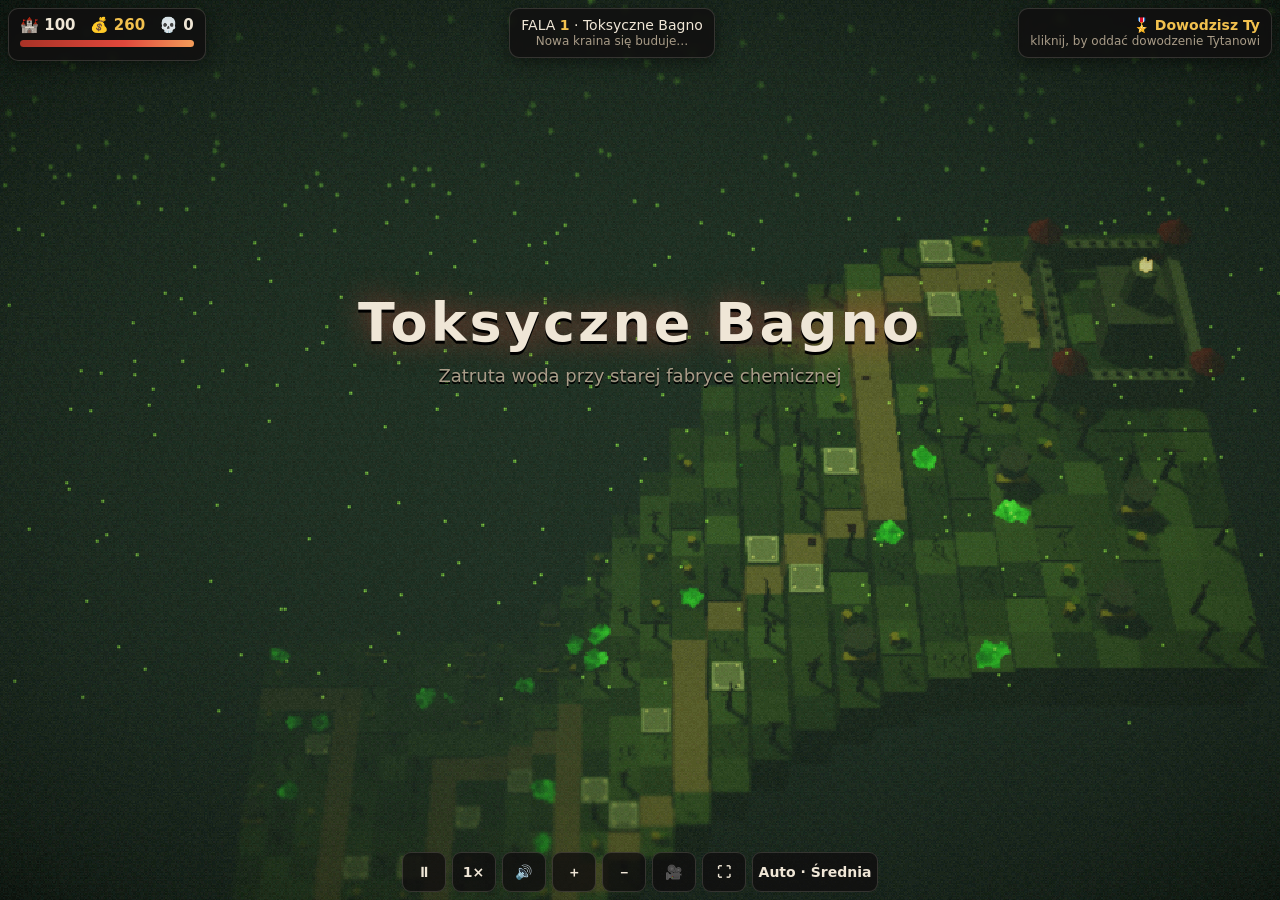
==== commit 0badc0e8: "Zombie 3.0: Tytan płaci za budowę wież Wcześniej AI odejmowało złoto tylko przy rozbudowie, a nowe w" ====
--- a/zombie-3.0/index.html
+++ b/zombie-3.0/index.html
@@ -2253,7 +2253,7 @@
     if (GAME.gold < TOWERS[type].cost) return;
     let best = null, bs = 0;
     for (const p of free) { const c = coverage(p, type); if (c > bs) { bs = c; best = p; } }
-    if (best) { spawnTower(best, type); return; }
+    if (best) { GAME.gold -= TOWERS[type].cost; spawnTower(best, type); return; }
   }
   // rozbudowa: wieża o największym zasięgu działania i najniższym poziomie
   let up = null, us = -1;
@@ -2269,7 +2269,7 @@
     for (const k of TOWER_KEYS) { const r = count[k] / Math.max(1, want[k]); if (r < lw) { lw = r; bt = k; } }
     let best = null, bs = 0;
     for (const p of free) { const c = coverage(p, bt); if (c > bs) { bs = c; best = p; } }
-    if (best && GAME.gold >= TOWERS[bt].cost) spawnTower(best, bt);
+    if (best && GAME.gold >= TOWERS[bt].cost) { GAME.gold -= TOWERS[bt].cost; spawnTower(best, bt); }
   }
 }
 
